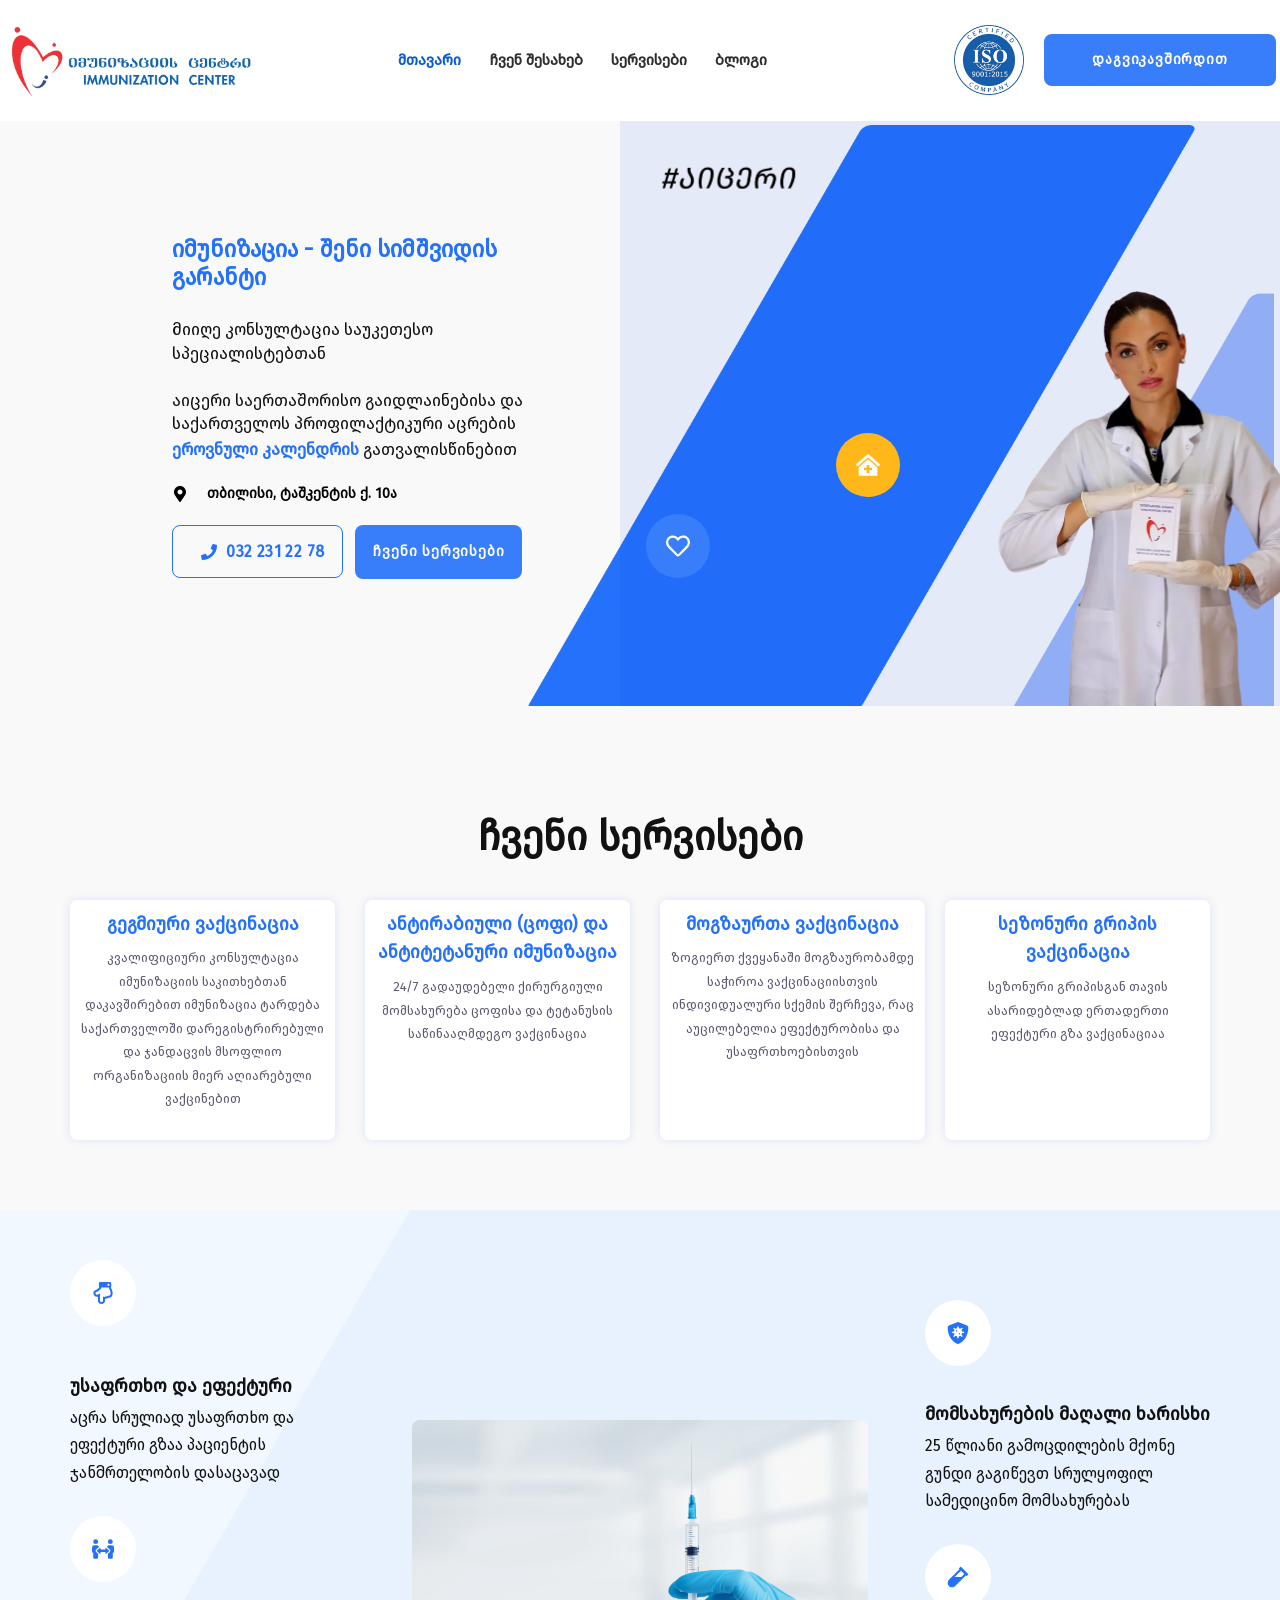
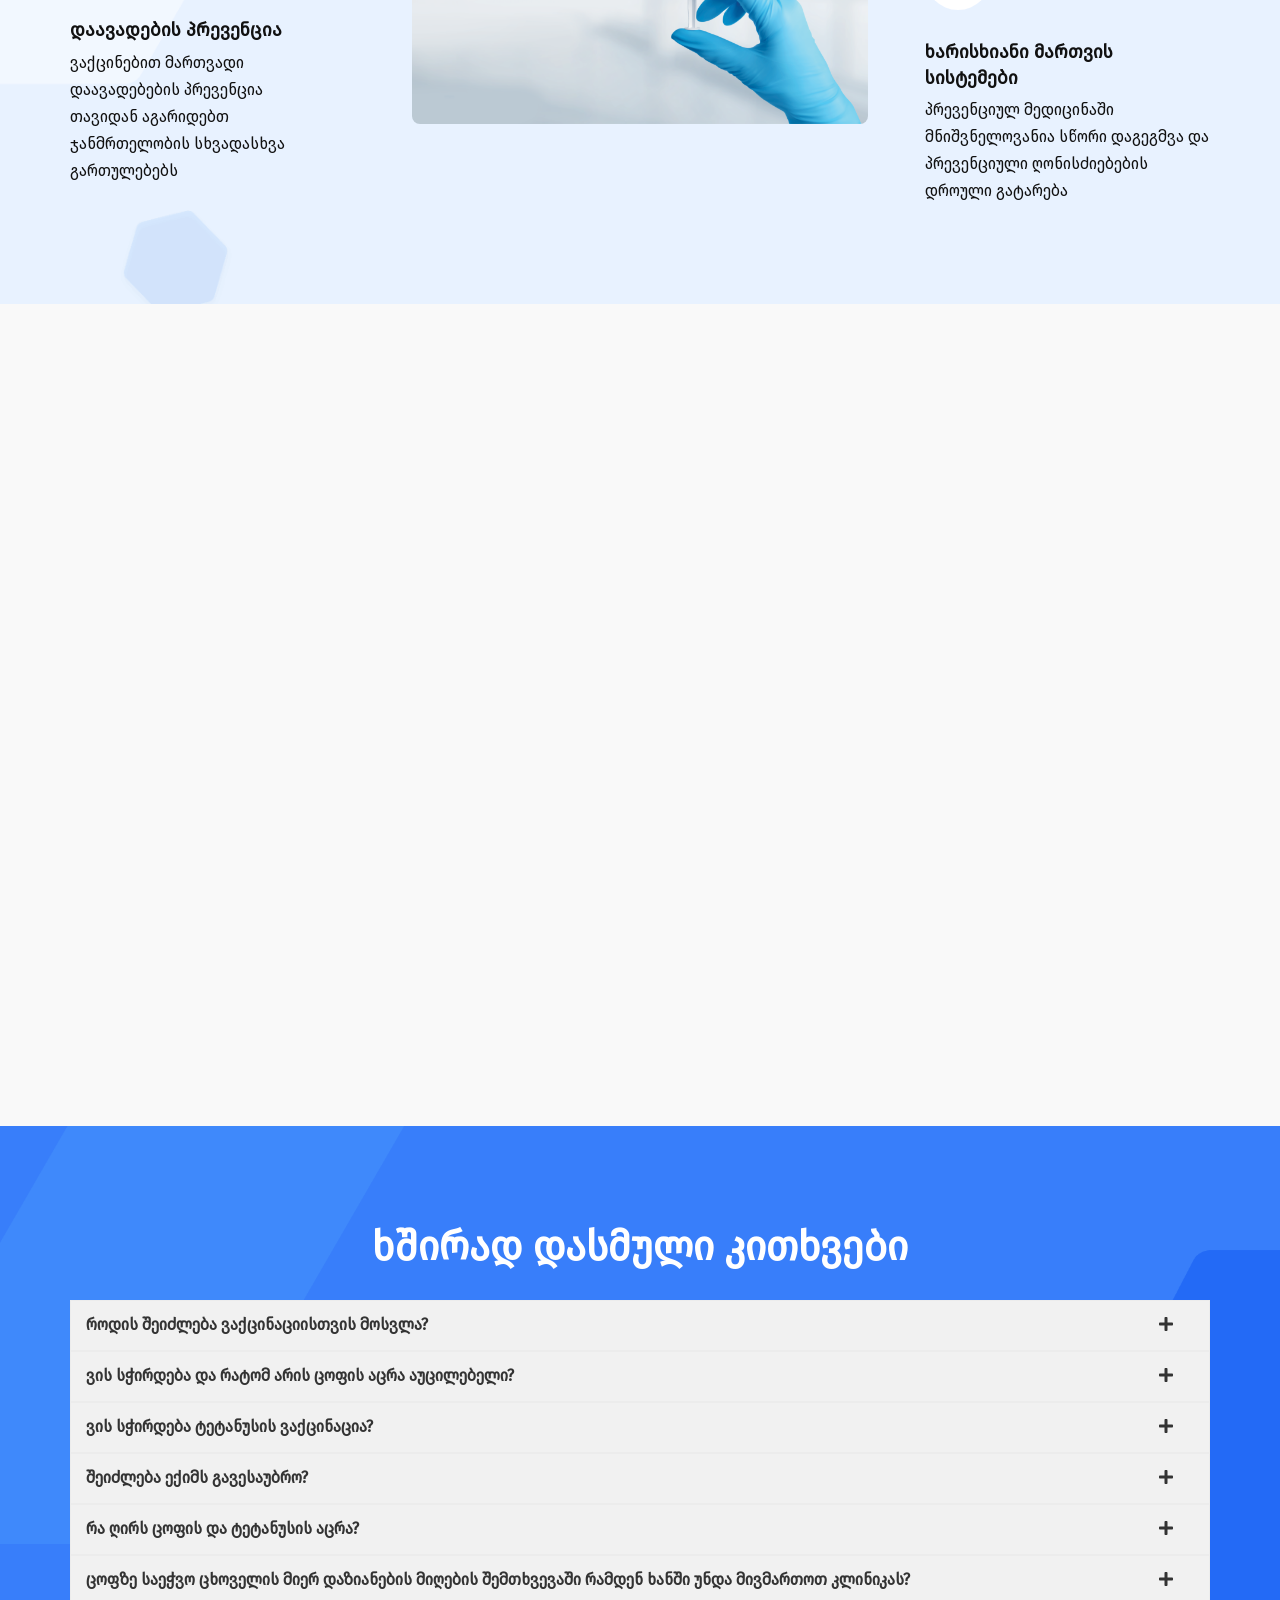
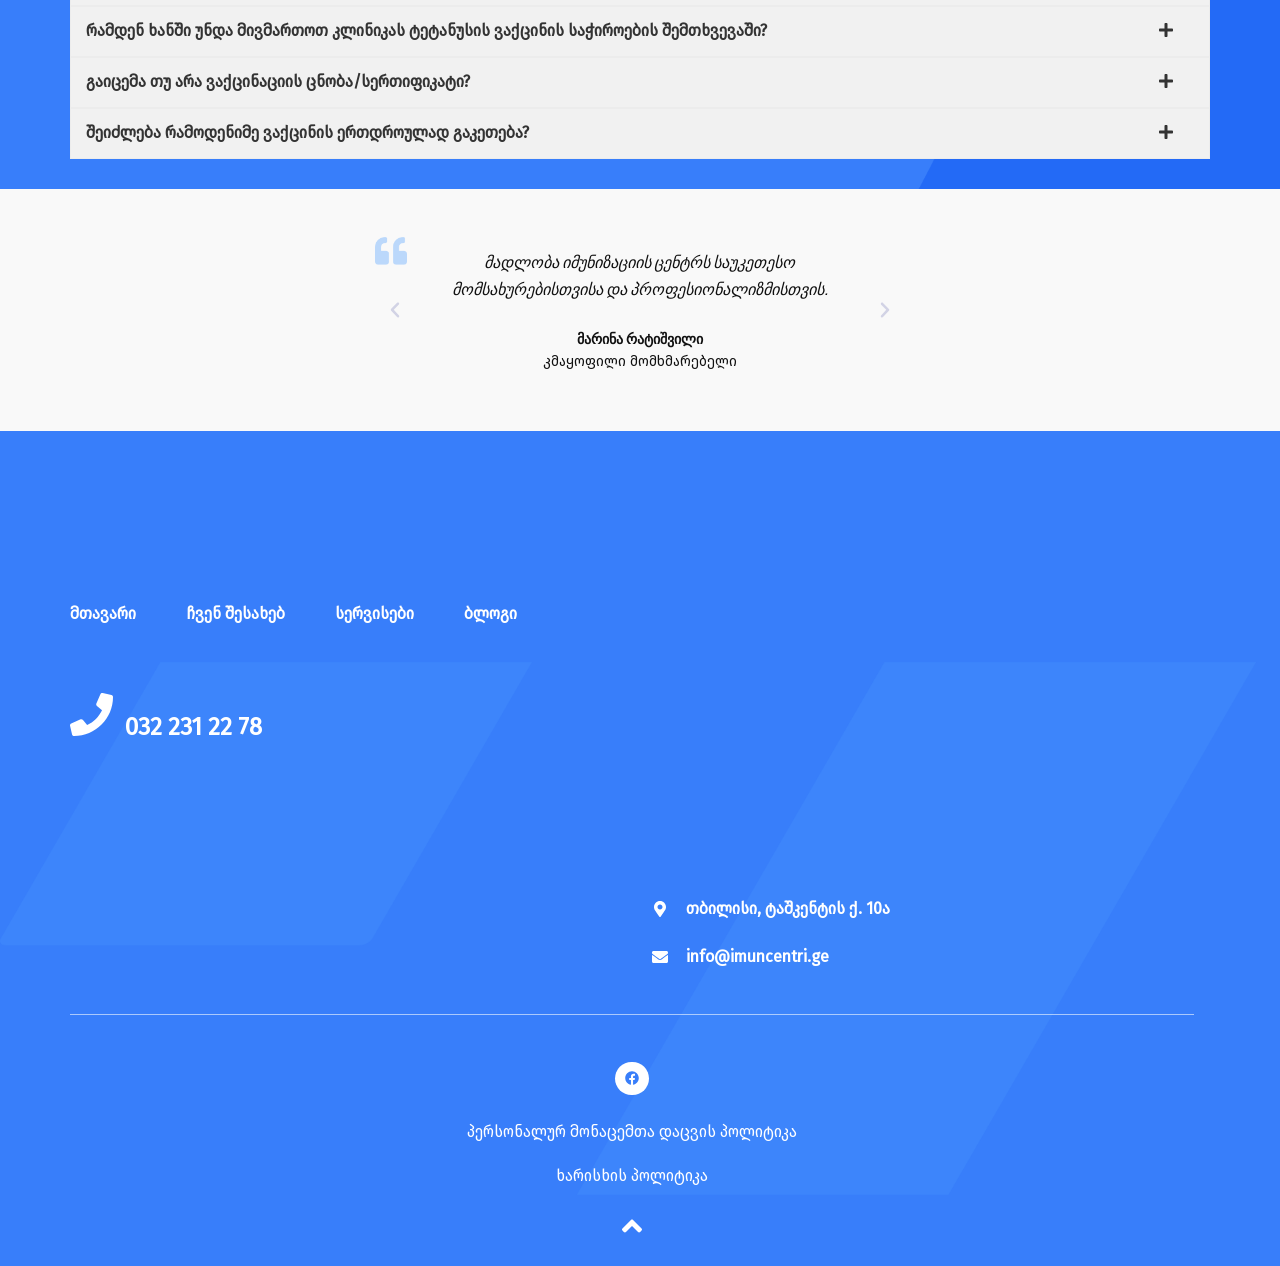
==== index.html @ 2db28d3b "Restore bare #fragment links that wget --convert-links had expanded wget resolved every bare fragmen" ====
<!DOCTYPE html>
<html lang="en-US">
<head>
	<meta charset="UTF-8">
			<title>იმუნიზაციის ცენტრი</title>
		<meta name="viewport" content="width=device-width, initial-scale=1" />
<meta name='robots' content='max-image-preview:large' />
<title>იმუნიზაციის ცენტრი</title>
<link rel="alternate" type="application/rss+xml" title="იმუნიზაციის ცენტრი &raquo; Feed" href="https://imuncentri.ge/feed/" />
<link rel="alternate" type="application/rss+xml" title="იმუნიზაციის ცენტრი &raquo; Comments Feed" href="https://imuncentri.ge/comments/feed/" />
<link rel="alternate" title="oEmbed (JSON)" type="application/json+oembed" href="https://imuncentri.ge/wp-json/oembed/1.0/embed?url=https%3A%2F%2Fimuncentri.ge%2F" />
<link rel="alternate" title="oEmbed (XML)" type="text/xml+oembed" href="https://imuncentri.ge/wp-json/oembed/1.0/embed?url=https%3A%2F%2Fimuncentri.ge%2F&#038;format=xml" />
<style id="wp-img-auto-sizes-contain-inline-css">
img:is([sizes=auto i],[sizes^="auto," i]){contain-intrinsic-size:3000px 1500px}
/*# sourceURL=wp-img-auto-sizes-contain-inline-css */
</style>
<style id="wp-emoji-styles-inline-css">

	img.wp-smiley, img.emoji {
		display: inline !important;
		border: none !important;
		box-shadow: none !important;
		height: 1em !important;
		width: 1em !important;
		margin: 0 0.07em !important;
		vertical-align: -0.1em !important;
		background: none !important;
		padding: 0 !important;
	}
/*# sourceURL=wp-emoji-styles-inline-css */
</style>
<style id="wp-block-library-inline-css">
:root{--wp-block-synced-color:#7a00df;--wp-block-synced-color--rgb:122,0,223;--wp-bound-block-color:var(--wp-block-synced-color);--wp-editor-canvas-background:#ddd;--wp-admin-theme-color:#007cba;--wp-admin-theme-color--rgb:0,124,186;--wp-admin-theme-color-darker-10:#006ba1;--wp-admin-theme-color-darker-10--rgb:0,107,160.5;--wp-admin-theme-color-darker-20:#005a87;--wp-admin-theme-color-darker-20--rgb:0,90,135;--wp-admin-border-width-focus:2px}@media (min-resolution:192dpi){:root{--wp-admin-border-width-focus:1.5px}}.wp-element-button{cursor:pointer}:root .has-very-light-gray-background-color{background-color:#eee}:root .has-very-dark-gray-background-color{background-color:#313131}:root .has-very-light-gray-color{color:#eee}:root .has-very-dark-gray-color{color:#313131}:root .has-vivid-green-cyan-to-vivid-cyan-blue-gradient-background{background:linear-gradient(135deg,#00d084,#0693e3)}:root .has-purple-crush-gradient-background{background:linear-gradient(135deg,#34e2e4,#4721fb 50%,#ab1dfe)}:root .has-hazy-dawn-gradient-background{background:linear-gradient(135deg,#faaca8,#dad0ec)}:root .has-subdued-olive-gradient-background{background:linear-gradient(135deg,#fafae1,#67a671)}:root .has-atomic-cream-gradient-background{background:linear-gradient(135deg,#fdd79a,#004a59)}:root .has-nightshade-gradient-background{background:linear-gradient(135deg,#330968,#31cdcf)}:root .has-midnight-gradient-background{background:linear-gradient(135deg,#020381,#2874fc)}:root{--wp--preset--font-size--normal:16px;--wp--preset--font-size--huge:42px}.has-regular-font-size{font-size:1em}.has-larger-font-size{font-size:2.625em}.has-normal-font-size{font-size:var(--wp--preset--font-size--normal)}.has-huge-font-size{font-size:var(--wp--preset--font-size--huge)}:root .has-text-align-center{text-align:center}:root .has-text-align-left{text-align:left}:root .has-text-align-right{text-align:right}.has-fit-text{white-space:nowrap!important}#end-resizable-editor-section{display:none}.aligncenter{clear:both}.items-justified-left{justify-content:flex-start}.items-justified-center{justify-content:center}.items-justified-right{justify-content:flex-end}.items-justified-space-between{justify-content:space-between}.screen-reader-text{word-wrap:normal!important;border:0;clip-path:inset(50%);height:1px;margin:-1px;overflow:hidden;padding:0;position:absolute;width:1px;word-break:normal!important}.screen-reader-text:focus{background-color:#ddd;clip-path:none;color:#444;display:block;font-size:1em;height:auto;left:5px;line-height:normal;padding:15px 23px 14px;text-decoration:none;top:5px;width:auto;z-index:100000}html :where(.has-border-color){border-style:solid}html :where([style^=border-color],[style*=";border-color"],[style*="; border-color"]){border-style:solid}html :where([style^=border-top-color],[style*=";border-top-color"],[style*="; border-top-color"]){border-top-style:solid}html :where([style^=border-right-color],[style*=";border-right-color"],[style*="; border-right-color"]){border-right-style:solid}html :where([style^=border-bottom-color],[style*=";border-bottom-color"],[style*="; border-bottom-color"]){border-bottom-style:solid}html :where([style^=border-left-color],[style*=";border-left-color"],[style*="; border-left-color"]){border-left-style:solid}html :where([style^=border-width],[style*=";border-width"],[style*="; border-width"]){border-style:solid}html :where([style^=border-top-width],[style*=";border-top-width"],[style*="; border-top-width"]){border-top-style:solid}html :where([style^=border-right-width],[style*=";border-right-width"],[style*="; border-right-width"]){border-right-style:solid}html :where([style^=border-bottom-width],[style*=";border-bottom-width"],[style*="; border-bottom-width"]){border-bottom-style:solid}html :where([style^=border-left-width],[style*=";border-left-width"],[style*="; border-left-width"]){border-left-style:solid}html :where(img[class*=wp-image-]){height:auto;max-width:100%}:where(figure){margin:0 0 1em}html :where(.is-position-sticky){--wp-admin--admin-bar--position-offset:var(--wp-admin--admin-bar--height,0px)}@media screen and (max-width:600px){html :where(.is-position-sticky){--wp-admin--admin-bar--position-offset:0px}}
/*# sourceURL=/wp-includes/css/dist/block-library/common.min.css */
</style>
<style id="global-styles-inline-css">
:root{--wp--preset--aspect-ratio--square: 1;--wp--preset--aspect-ratio--4-3: 4/3;--wp--preset--aspect-ratio--3-4: 3/4;--wp--preset--aspect-ratio--3-2: 3/2;--wp--preset--aspect-ratio--2-3: 2/3;--wp--preset--aspect-ratio--16-9: 16/9;--wp--preset--aspect-ratio--9-16: 9/16;--wp--preset--color--black: #000000;--wp--preset--color--cyan-bluish-gray: #abb8c3;--wp--preset--color--white: #ffffff;--wp--preset--color--pale-pink: #f78da7;--wp--preset--color--vivid-red: #cf2e2e;--wp--preset--color--luminous-vivid-orange: #ff6900;--wp--preset--color--luminous-vivid-amber: #fcb900;--wp--preset--color--light-green-cyan: #7bdcb5;--wp--preset--color--vivid-green-cyan: #00d084;--wp--preset--color--pale-cyan-blue: #8ed1fc;--wp--preset--color--vivid-cyan-blue: #0693e3;--wp--preset--color--vivid-purple: #9b51e0;--wp--preset--color--base: #f9f9f9;--wp--preset--color--base-2: #ffffff;--wp--preset--color--contrast: #111111;--wp--preset--color--contrast-2: #636363;--wp--preset--color--contrast-3: #A4A4A4;--wp--preset--color--accent: #cfcabe;--wp--preset--color--accent-2: #c2a990;--wp--preset--color--accent-3: #d8613c;--wp--preset--color--accent-4: #b1c5a4;--wp--preset--color--accent-5: #b5bdbc;--wp--preset--gradient--vivid-cyan-blue-to-vivid-purple: linear-gradient(135deg,rgb(6,147,227) 0%,rgb(155,81,224) 100%);--wp--preset--gradient--light-green-cyan-to-vivid-green-cyan: linear-gradient(135deg,rgb(122,220,180) 0%,rgb(0,208,130) 100%);--wp--preset--gradient--luminous-vivid-amber-to-luminous-vivid-orange: linear-gradient(135deg,rgb(252,185,0) 0%,rgb(255,105,0) 100%);--wp--preset--gradient--luminous-vivid-orange-to-vivid-red: linear-gradient(135deg,rgb(255,105,0) 0%,rgb(207,46,46) 100%);--wp--preset--gradient--very-light-gray-to-cyan-bluish-gray: linear-gradient(135deg,rgb(238,238,238) 0%,rgb(169,184,195) 100%);--wp--preset--gradient--cool-to-warm-spectrum: linear-gradient(135deg,rgb(74,234,220) 0%,rgb(151,120,209) 20%,rgb(207,42,186) 40%,rgb(238,44,130) 60%,rgb(251,105,98) 80%,rgb(254,248,76) 100%);--wp--preset--gradient--blush-light-purple: linear-gradient(135deg,rgb(255,206,236) 0%,rgb(152,150,240) 100%);--wp--preset--gradient--blush-bordeaux: linear-gradient(135deg,rgb(254,205,165) 0%,rgb(254,45,45) 50%,rgb(107,0,62) 100%);--wp--preset--gradient--luminous-dusk: linear-gradient(135deg,rgb(255,203,112) 0%,rgb(199,81,192) 50%,rgb(65,88,208) 100%);--wp--preset--gradient--pale-ocean: linear-gradient(135deg,rgb(255,245,203) 0%,rgb(182,227,212) 50%,rgb(51,167,181) 100%);--wp--preset--gradient--electric-grass: linear-gradient(135deg,rgb(202,248,128) 0%,rgb(113,206,126) 100%);--wp--preset--gradient--midnight: linear-gradient(135deg,rgb(2,3,129) 0%,rgb(40,116,252) 100%);--wp--preset--gradient--gradient-1: linear-gradient(to bottom, #cfcabe 0%, #F9F9F9 100%);--wp--preset--gradient--gradient-2: linear-gradient(to bottom, #C2A990 0%, #F9F9F9 100%);--wp--preset--gradient--gradient-3: linear-gradient(to bottom, #D8613C 0%, #F9F9F9 100%);--wp--preset--gradient--gradient-4: linear-gradient(to bottom, #B1C5A4 0%, #F9F9F9 100%);--wp--preset--gradient--gradient-5: linear-gradient(to bottom, #B5BDBC 0%, #F9F9F9 100%);--wp--preset--gradient--gradient-6: linear-gradient(to bottom, #A4A4A4 0%, #F9F9F9 100%);--wp--preset--gradient--gradient-7: linear-gradient(to bottom, #cfcabe 50%, #F9F9F9 50%);--wp--preset--gradient--gradient-8: linear-gradient(to bottom, #C2A990 50%, #F9F9F9 50%);--wp--preset--gradient--gradient-9: linear-gradient(to bottom, #D8613C 50%, #F9F9F9 50%);--wp--preset--gradient--gradient-10: linear-gradient(to bottom, #B1C5A4 50%, #F9F9F9 50%);--wp--preset--gradient--gradient-11: linear-gradient(to bottom, #B5BDBC 50%, #F9F9F9 50%);--wp--preset--gradient--gradient-12: linear-gradient(to bottom, #A4A4A4 50%, #F9F9F9 50%);--wp--preset--font-size--small: 0.9rem;--wp--preset--font-size--medium: 1.05rem;--wp--preset--font-size--large: clamp(1.39rem, 1.39rem + ((1vw - 0.2rem) * 0.767), 1.85rem);--wp--preset--font-size--x-large: clamp(1.85rem, 1.85rem + ((1vw - 0.2rem) * 1.083), 2.5rem);--wp--preset--font-size--xx-large: clamp(2.5rem, 2.5rem + ((1vw - 0.2rem) * 1.283), 3.27rem);--wp--preset--font-family--body: "Inter", sans-serif;--wp--preset--font-family--heading: Cardo;--wp--preset--font-family--system-sans-serif: -apple-system, BlinkMacSystemFont, avenir next, avenir, segoe ui, helvetica neue, helvetica, Cantarell, Ubuntu, roboto, noto, arial, sans-serif;--wp--preset--font-family--system-serif: Iowan Old Style, Apple Garamond, Baskerville, Times New Roman, Droid Serif, Times, Source Serif Pro, serif, Apple Color Emoji, Segoe UI Emoji, Segoe UI Symbol;--wp--preset--font-family--firago: firago;--wp--preset--spacing--20: min(1.5rem, 2vw);--wp--preset--spacing--30: min(2.5rem, 3vw);--wp--preset--spacing--40: min(4rem, 5vw);--wp--preset--spacing--50: min(6.5rem, 8vw);--wp--preset--spacing--60: min(10.5rem, 13vw);--wp--preset--spacing--70: 3.38rem;--wp--preset--spacing--80: 5.06rem;--wp--preset--spacing--10: 1rem;--wp--preset--shadow--natural: 6px 6px 9px rgba(0, 0, 0, 0.2);--wp--preset--shadow--deep: 12px 12px 50px rgba(0, 0, 0, 0.4);--wp--preset--shadow--sharp: 6px 6px 0px rgba(0, 0, 0, 0.2);--wp--preset--shadow--outlined: 6px 6px 0px -3px rgb(255, 255, 255), 6px 6px rgb(0, 0, 0);--wp--preset--shadow--crisp: 6px 6px 0px rgb(0, 0, 0);}.wp-block-button{--wp--preset--dimension--25: 25%;--wp--preset--dimension--50: 50%;--wp--preset--dimension--75: 75%;--wp--preset--dimension--100: 100%;}:root { --wp--style--global--content-size: 620px;--wp--style--global--wide-size: 1280px; }:where(body) { margin: 0; }.wp-site-blocks { padding-top: var(--wp--style--root--padding-top); padding-bottom: var(--wp--style--root--padding-bottom); }.has-global-padding { padding-right: var(--wp--style--root--padding-right); padding-left: var(--wp--style--root--padding-left); }.has-global-padding > .alignfull { margin-right: calc(var(--wp--style--root--padding-right) * -1); margin-left: calc(var(--wp--style--root--padding-left) * -1); }.has-global-padding :where(:not(.alignfull.is-layout-flow) > .has-global-padding:not(.wp-block-block, .alignfull)) { padding-right: 0; padding-left: 0; }.has-global-padding :where(:not(.alignfull.is-layout-flow) > .has-global-padding:not(.wp-block-block, .alignfull)) > .alignfull { margin-left: 0; margin-right: 0; }.wp-site-blocks > .alignleft { float: left; margin-right: 2em; }.wp-site-blocks > .alignright { float: right; margin-left: 2em; }.wp-site-blocks > .aligncenter { justify-content: center; margin-left: auto; margin-right: auto; }:where(.wp-site-blocks) > * { margin-block-start: 1.2rem; margin-block-end: 0; }:where(.wp-site-blocks) > :first-child { margin-block-start: 0; }:where(.wp-site-blocks) > :last-child { margin-block-end: 0; }:root { --wp--style--block-gap: 1.2rem; }:root :where(.is-layout-flow) > :first-child{margin-block-start: 0;}:root :where(.is-layout-flow) > :last-child{margin-block-end: 0;}:root :where(.is-layout-flow) > *{margin-block-start: 1.2rem;margin-block-end: 0;}:root :where(.is-layout-constrained) > :first-child{margin-block-start: 0;}:root :where(.is-layout-constrained) > :last-child{margin-block-end: 0;}:root :where(.is-layout-constrained) > *{margin-block-start: 1.2rem;margin-block-end: 0;}:root :where(.is-layout-flex){gap: 1.2rem;}:root :where(.is-layout-grid){gap: 1.2rem;}.is-layout-flow > .alignleft{float: left;margin-inline-start: 0;margin-inline-end: 2em;}.is-layout-flow > .alignright{float: right;margin-inline-start: 2em;margin-inline-end: 0;}.is-layout-flow > .aligncenter{margin-left: auto !important;margin-right: auto !important;}.is-layout-constrained > .alignleft{float: left;margin-inline-start: 0;margin-inline-end: 2em;}.is-layout-constrained > .alignright{float: right;margin-inline-start: 2em;margin-inline-end: 0;}.is-layout-constrained > .aligncenter{margin-left: auto !important;margin-right: auto !important;}.is-layout-constrained > :where(:not(.alignleft):not(.alignright):not(.alignfull)){max-width: var(--wp--style--global--content-size);margin-left: auto !important;margin-right: auto !important;}.is-layout-constrained > .alignwide{max-width: var(--wp--style--global--wide-size);}body .is-layout-flex{display: flex;}.is-layout-flex{flex-wrap: wrap;align-items: center;}.is-layout-flex > :is(*, div){margin: 0;}body .is-layout-grid{display: grid;}.is-layout-grid > :is(*, div){margin: 0;}body{background-color: var(--wp--preset--color--base);color: var(--wp--preset--color--contrast);font-family: var(--wp--preset--font-family--body);font-size: var(--wp--preset--font-size--medium);font-style: normal;font-weight: 400;line-height: 1.55;--wp--style--root--padding-top: 0px;--wp--style--root--padding-right: var(--wp--preset--spacing--50);--wp--style--root--padding-bottom: 0px;--wp--style--root--padding-left: var(--wp--preset--spacing--50);}a:where(:not(.wp-element-button)){color: var(--wp--preset--color--contrast);}:root :where(a:where(:not(.wp-element-button)):hover){text-decoration: none;}h1, h2, h3, h4, h5, h6{color: var(--wp--preset--color--contrast);font-family: var(--wp--preset--font-family--heading);font-weight: 400;line-height: 1.2;}h1{font-size: var(--wp--preset--font-size--xx-large);line-height: 1.15;}h2{font-size: var(--wp--preset--font-size--x-large);}h3{font-size: var(--wp--preset--font-size--large);}h4{font-size: clamp(1.1rem, 1.1rem + ((1vw - 0.2rem) * 0.767), 1.5rem);}h5{font-size: var(--wp--preset--font-size--medium);}h6{font-size: var(--wp--preset--font-size--small);}:root :where(.wp-element-button, .wp-block-button__link){background-color: var(--wp--preset--color--contrast);border-radius: .33rem;border-color: var(--wp--preset--color--contrast);border-width: 0;color: var(--wp--preset--color--base);font-family: inherit;font-size: var(--wp--preset--font-size--small);font-style: normal;font-weight: 500;letter-spacing: inherit;line-height: inherit;padding-top: 0.6rem;padding-right: 1rem;padding-bottom: 0.6rem;padding-left: 1rem;text-decoration: none;text-transform: inherit;}:root :where(.wp-element-button:hover, .wp-block-button__link:hover){background-color: var(--wp--preset--color--contrast-2);border-color: var(--wp--preset--color--contrast-2);color: var(--wp--preset--color--base);}:root :where(.wp-element-button:focus, .wp-block-button__link:focus){background-color: var(--wp--preset--color--contrast-2);border-color: var(--wp--preset--color--contrast-2);color: var(--wp--preset--color--base);outline-color: var(--wp--preset--color--contrast);outline-offset: 2px;}:root :where(.wp-element-button:active, .wp-block-button__link:active){background-color: var(--wp--preset--color--contrast);color: var(--wp--preset--color--base);}:root :where(.wp-element-caption, .wp-block-audio figcaption, .wp-block-embed figcaption, .wp-block-gallery figcaption, .wp-block-image figcaption, .wp-block-table figcaption, .wp-block-video figcaption){color: var(--wp--preset--color--contrast-2);font-family: var(--wp--preset--font-family--body);font-size: 0.8rem;}.has-black-color{color: var(--wp--preset--color--black) !important;}.has-cyan-bluish-gray-color{color: var(--wp--preset--color--cyan-bluish-gray) !important;}.has-white-color{color: var(--wp--preset--color--white) !important;}.has-pale-pink-color{color: var(--wp--preset--color--pale-pink) !important;}.has-vivid-red-color{color: var(--wp--preset--color--vivid-red) !important;}.has-luminous-vivid-orange-color{color: var(--wp--preset--color--luminous-vivid-orange) !important;}.has-luminous-vivid-amber-color{color: var(--wp--preset--color--luminous-vivid-amber) !important;}.has-light-green-cyan-color{color: var(--wp--preset--color--light-green-cyan) !important;}.has-vivid-green-cyan-color{color: var(--wp--preset--color--vivid-green-cyan) !important;}.has-pale-cyan-blue-color{color: var(--wp--preset--color--pale-cyan-blue) !important;}.has-vivid-cyan-blue-color{color: var(--wp--preset--color--vivid-cyan-blue) !important;}.has-vivid-purple-color{color: var(--wp--preset--color--vivid-purple) !important;}.has-base-color{color: var(--wp--preset--color--base) !important;}.has-base-2-color{color: var(--wp--preset--color--base-2) !important;}.has-contrast-color{color: var(--wp--preset--color--contrast) !important;}.has-contrast-2-color{color: var(--wp--preset--color--contrast-2) !important;}.has-contrast-3-color{color: var(--wp--preset--color--contrast-3) !important;}.has-accent-color{color: var(--wp--preset--color--accent) !important;}.has-accent-2-color{color: var(--wp--preset--color--accent-2) !important;}.has-accent-3-color{color: var(--wp--preset--color--accent-3) !important;}.has-accent-4-color{color: var(--wp--preset--color--accent-4) !important;}.has-accent-5-color{color: var(--wp--preset--color--accent-5) !important;}.has-black-background-color{background-color: var(--wp--preset--color--black) !important;}.has-cyan-bluish-gray-background-color{background-color: var(--wp--preset--color--cyan-bluish-gray) !important;}.has-white-background-color{background-color: var(--wp--preset--color--white) !important;}.has-pale-pink-background-color{background-color: var(--wp--preset--color--pale-pink) !important;}.has-vivid-red-background-color{background-color: var(--wp--preset--color--vivid-red) !important;}.has-luminous-vivid-orange-background-color{background-color: var(--wp--preset--color--luminous-vivid-orange) !important;}.has-luminous-vivid-amber-background-color{background-color: var(--wp--preset--color--luminous-vivid-amber) !important;}.has-light-green-cyan-background-color{background-color: var(--wp--preset--color--light-green-cyan) !important;}.has-vivid-green-cyan-background-color{background-color: var(--wp--preset--color--vivid-green-cyan) !important;}.has-pale-cyan-blue-background-color{background-color: var(--wp--preset--color--pale-cyan-blue) !important;}.has-vivid-cyan-blue-background-color{background-color: var(--wp--preset--color--vivid-cyan-blue) !important;}.has-vivid-purple-background-color{background-color: var(--wp--preset--color--vivid-purple) !important;}.has-base-background-color{background-color: var(--wp--preset--color--base) !important;}.has-base-2-background-color{background-color: var(--wp--preset--color--base-2) !important;}.has-contrast-background-color{background-color: var(--wp--preset--color--contrast) !important;}.has-contrast-2-background-color{background-color: var(--wp--preset--color--contrast-2) !important;}.has-contrast-3-background-color{background-color: var(--wp--preset--color--contrast-3) !important;}.has-accent-background-color{background-color: var(--wp--preset--color--accent) !important;}.has-accent-2-background-color{background-color: var(--wp--preset--color--accent-2) !important;}.has-accent-3-background-color{background-color: var(--wp--preset--color--accent-3) !important;}.has-accent-4-background-color{background-color: var(--wp--preset--color--accent-4) !important;}.has-accent-5-background-color{background-color: var(--wp--preset--color--accent-5) !important;}.has-black-border-color{border-color: var(--wp--preset--color--black) !important;}.has-cyan-bluish-gray-border-color{border-color: var(--wp--preset--color--cyan-bluish-gray) !important;}.has-white-border-color{border-color: var(--wp--preset--color--white) !important;}.has-pale-pink-border-color{border-color: var(--wp--preset--color--pale-pink) !important;}.has-vivid-red-border-color{border-color: var(--wp--preset--color--vivid-red) !important;}.has-luminous-vivid-orange-border-color{border-color: var(--wp--preset--color--luminous-vivid-orange) !important;}.has-luminous-vivid-amber-border-color{border-color: var(--wp--preset--color--luminous-vivid-amber) !important;}.has-light-green-cyan-border-color{border-color: var(--wp--preset--color--light-green-cyan) !important;}.has-vivid-green-cyan-border-color{border-color: var(--wp--preset--color--vivid-green-cyan) !important;}.has-pale-cyan-blue-border-color{border-color: var(--wp--preset--color--pale-cyan-blue) !important;}.has-vivid-cyan-blue-border-color{border-color: var(--wp--preset--color--vivid-cyan-blue) !important;}.has-vivid-purple-border-color{border-color: var(--wp--preset--color--vivid-purple) !important;}.has-base-border-color{border-color: var(--wp--preset--color--base) !important;}.has-base-2-border-color{border-color: var(--wp--preset--color--base-2) !important;}.has-contrast-border-color{border-color: var(--wp--preset--color--contrast) !important;}.has-contrast-2-border-color{border-color: var(--wp--preset--color--contrast-2) !important;}.has-contrast-3-border-color{border-color: var(--wp--preset--color--contrast-3) !important;}.has-accent-border-color{border-color: var(--wp--preset--color--accent) !important;}.has-accent-2-border-color{border-color: var(--wp--preset--color--accent-2) !important;}.has-accent-3-border-color{border-color: var(--wp--preset--color--accent-3) !important;}.has-accent-4-border-color{border-color: var(--wp--preset--color--accent-4) !important;}.has-accent-5-border-color{border-color: var(--wp--preset--color--accent-5) !important;}.has-vivid-cyan-blue-to-vivid-purple-gradient-background{background: var(--wp--preset--gradient--vivid-cyan-blue-to-vivid-purple) !important;}.has-light-green-cyan-to-vivid-green-cyan-gradient-background{background: var(--wp--preset--gradient--light-green-cyan-to-vivid-green-cyan) !important;}.has-luminous-vivid-amber-to-luminous-vivid-orange-gradient-background{background: var(--wp--preset--gradient--luminous-vivid-amber-to-luminous-vivid-orange) !important;}.has-luminous-vivid-orange-to-vivid-red-gradient-background{background: var(--wp--preset--gradient--luminous-vivid-orange-to-vivid-red) !important;}.has-very-light-gray-to-cyan-bluish-gray-gradient-background{background: var(--wp--preset--gradient--very-light-gray-to-cyan-bluish-gray) !important;}.has-cool-to-warm-spectrum-gradient-background{background: var(--wp--preset--gradient--cool-to-warm-spectrum) !important;}.has-blush-light-purple-gradient-background{background: var(--wp--preset--gradient--blush-light-purple) !important;}.has-blush-bordeaux-gradient-background{background: var(--wp--preset--gradient--blush-bordeaux) !important;}.has-luminous-dusk-gradient-background{background: var(--wp--preset--gradient--luminous-dusk) !important;}.has-pale-ocean-gradient-background{background: var(--wp--preset--gradient--pale-ocean) !important;}.has-electric-grass-gradient-background{background: var(--wp--preset--gradient--electric-grass) !important;}.has-midnight-gradient-background{background: var(--wp--preset--gradient--midnight) !important;}.has-gradient-1-gradient-background{background: var(--wp--preset--gradient--gradient-1) !important;}.has-gradient-2-gradient-background{background: var(--wp--preset--gradient--gradient-2) !important;}.has-gradient-3-gradient-background{background: var(--wp--preset--gradient--gradient-3) !important;}.has-gradient-4-gradient-background{background: var(--wp--preset--gradient--gradient-4) !important;}.has-gradient-5-gradient-background{background: var(--wp--preset--gradient--gradient-5) !important;}.has-gradient-6-gradient-background{background: var(--wp--preset--gradient--gradient-6) !important;}.has-gradient-7-gradient-background{background: var(--wp--preset--gradient--gradient-7) !important;}.has-gradient-8-gradient-background{background: var(--wp--preset--gradient--gradient-8) !important;}.has-gradient-9-gradient-background{background: var(--wp--preset--gradient--gradient-9) !important;}.has-gradient-10-gradient-background{background: var(--wp--preset--gradient--gradient-10) !important;}.has-gradient-11-gradient-background{background: var(--wp--preset--gradient--gradient-11) !important;}.has-gradient-12-gradient-background{background: var(--wp--preset--gradient--gradient-12) !important;}.has-small-font-size{font-size: var(--wp--preset--font-size--small) !important;}.has-medium-font-size{font-size: var(--wp--preset--font-size--medium) !important;}.has-large-font-size{font-size: var(--wp--preset--font-size--large) !important;}.has-x-large-font-size{font-size: var(--wp--preset--font-size--x-large) !important;}.has-xx-large-font-size{font-size: var(--wp--preset--font-size--xx-large) !important;}.has-body-font-family{font-family: var(--wp--preset--font-family--body) !important;}.has-heading-font-family{font-family: var(--wp--preset--font-family--heading) !important;}.has-system-sans-serif-font-family{font-family: var(--wp--preset--font-family--system-sans-serif) !important;}.has-system-serif-font-family{font-family: var(--wp--preset--font-family--system-serif) !important;}.has-firago-font-family{font-family: var(--wp--preset--font-family--firago) !important;}:where(.wp-site-blocks *:focus){outline-width:2px;outline-style:solid}
/*# sourceURL=global-styles-inline-css */
</style>
<style id="wp-block-template-skip-link-inline-css">
/*! This file is auto-generated */
.skip-link.screen-reader-text{border:0;clip-path:inset(50%);height:1px;margin:-1px;overflow:hidden;padding:0;position:absolute!important;width:1px;word-wrap:normal!important;word-break:normal!important}.skip-link.screen-reader-text:focus{background-color:#eee;clip-path:none;color:#444;display:block;font-size:1em;height:auto;left:5px;line-height:normal;padding:15px 23px 14px;text-decoration:none;top:5px;width:auto;z-index:100000}
/*# sourceURL=/wp-includes/css/wp-block-template-skip-link.min.css */
</style>
<link rel='stylesheet' id='uaf_client_css-css' href='wp-content/uploads/useanyfont/uaf.css' media='all' />
<link rel='stylesheet' id='hfe-style-css' href='wp-content/plugins/header-footer-elementor/assets/css/header-footer-elementor.css' media='all' />
<link rel='stylesheet' id='elementor-frontend-css' href='wp-content/plugins/elementor/assets/css/frontend-lite.min.css' media='all' />
<link rel='stylesheet' id='eael-general-css' href='wp-content/plugins/essential-addons-for-elementor-lite/assets/front-end/css/view/general.min.css' media='all' />
<link rel='stylesheet' id='eael-55-css' href='wp-content/uploads/essential-addons-elementor/eael-55.css' media='all' />
<link rel='stylesheet' id='swiper-css' href='wp-content/plugins/elementor/assets/lib/swiper/v8/css/swiper.min.css' media='all' />
<link rel='stylesheet' id='elementor-post-98-css' href='wp-content/uploads/elementor/css/post-98.css' media='all' />
<link rel='stylesheet' id='elementor-pro-css' href='wp-content/plugins/elementor-pro/assets/css/frontend-lite.min.css' media='all' />
<link rel='stylesheet' id='jet-sticky-frontend-css' href='wp-content/plugins/jetsticky-for-elementor/assets/css/jet-sticky-frontend.css' media='all' />
<link rel='stylesheet' id='elementor-post-55-css' href='wp-content/uploads/elementor/css/post-55.css' media='all' />
<link rel='stylesheet' id='hfe-widgets-style-css' href='wp-content/plugins/header-footer-elementor/inc/widgets-css/frontend.css' media='all' />
<link rel='stylesheet' id='elementor-post-348-css' href='wp-content/uploads/elementor/css/post-348.css' media='all' />
<link rel='stylesheet' id='elementor-post-356-css' href='wp-content/uploads/elementor/css/post-356.css' media='all' />
<link rel='stylesheet' id='google-fonts-1-css' href='https://fonts.googleapis.com/css?family=Manrope:100,100italic,200,200italic,300,300italic,400,400italic,500,500italic,600,600italic,700,700italic,800,800italic,900,900italic&#038;display=swap&#038;ver=7.1' media='all' />
<link rel="preconnect" href="https://fonts.gstatic.com/" crossorigin><script id="jquery-core-js" src="wp-includes/js/jquery/jquery.min.js"></script>
<script id="jquery-migrate-js" src="wp-includes/js/jquery/jquery-migrate.min.js"></script>
<link rel="https://api.w.org/" href="https://imuncentri.ge/wp-json/" /><link rel="alternate" title="JSON" type="application/json" href="https://imuncentri.ge/wp-json/wp/v2/pages/55" /><link rel="EditURI" type="application/rsd+xml" title="RSD" href="https://imuncentri.ge/xmlrpc.php?rsd" />
<meta name="generator" content="WordPress 7.1" />
<link rel="canonical" href="index.html" />
<link rel='shortlink' href='index.html' />
<meta name="generator" content="Elementor 3.21.5; features: e_optimized_assets_loading, e_optimized_css_loading, e_font_icon_svg, additional_custom_breakpoints, e_lazyload; settings: css_print_method-external, google_font-enabled, font_display-swap">
			<style>
				.e-con.e-parent:nth-of-type(n+4):not(.e-lazyloaded):not(.e-no-lazyload),
				.e-con.e-parent:nth-of-type(n+4):not(.e-lazyloaded):not(.e-no-lazyload) * {
					background-image: none !important;
				}
				@media screen and (max-height: 1024px) {
					.e-con.e-parent:nth-of-type(n+3):not(.e-lazyloaded):not(.e-no-lazyload),
					.e-con.e-parent:nth-of-type(n+3):not(.e-lazyloaded):not(.e-no-lazyload) * {
						background-image: none !important;
					}
				}
				@media screen and (max-height: 640px) {
					.e-con.e-parent:nth-of-type(n+2):not(.e-lazyloaded):not(.e-no-lazyload),
					.e-con.e-parent:nth-of-type(n+2):not(.e-lazyloaded):not(.e-no-lazyload) * {
						background-image: none !important;
					}
				}
			</style>
			<style class="wp-fonts-local">
@font-face{font-family:Inter;font-style:normal;font-weight:300 900;font-display:fallback;src:url('wp-content/themes/twentytwentyfour/assets/fonts/inter/Inter-VariableFont_slnt,wght.woff2') format('woff2');font-stretch:normal;}
@font-face{font-family:Cardo;font-style:normal;font-weight:400;font-display:fallback;src:url('wp-content/themes/twentytwentyfour/assets/fonts/cardo/cardo_normal_400.woff2') format('woff2');}
@font-face{font-family:Cardo;font-style:italic;font-weight:400;font-display:fallback;src:url('wp-content/themes/twentytwentyfour/assets/fonts/cardo/cardo_italic_400.woff2') format('woff2');}
@font-face{font-family:Cardo;font-style:normal;font-weight:700;font-display:fallback;src:url('wp-content/themes/twentytwentyfour/assets/fonts/cardo/cardo_normal_700.woff2') format('woff2');}
@font-face{font-family:firago;font-style:normal;font-weight:400;font-display:fallback;src:url('wp-content/uploads/useanyfont/14firago.woff2') format('woff2');}
</style>
<link rel="icon" href="wp-content/uploads/2024/05/logo-e1741616847958-150x150.png" sizes="32x32" />
<link rel="icon" href="wp-content/uploads/2024/05/logo-e1741616847958.png" sizes="192x192" />
<link rel="apple-touch-icon" href="wp-content/uploads/2024/05/logo-e1741616847958.png" />
<meta name="msapplication-TileImage" content="https://imuncentri.ge/wp-content/uploads/2024/05/logo-e1741616847958.png" />
	<meta name="viewport" content="width=device-width, initial-scale=1.0, viewport-fit=cover" /></head>
<body class="home wp-singular page-template page-template-elementor_canvas page page-id-55 wp-custom-logo wp-embed-responsive wp-theme-twentytwentyfour ehf-header ehf-footer ehf-template-twentytwentyfour ehf-stylesheet-twentytwentyfour elementor-default elementor-template-canvas elementor-kit-98 elementor-page elementor-page-55">
			<header id="masthead" itemscope="itemscope" itemtype="https://schema.org/WPHeader">
			<p class="main-title bhf-hidden" itemprop="headline"><a href="index.html" title="იმუნიზაციის ცენტრი" rel="home">იმუნიზაციის ცენტრი</a></p>
					<div data-elementor-type="wp-post" data-elementor-id="348" class="elementor elementor-348" data-elementor-post-type="elementor-hf">
						<section class="elementor-section elementor-top-section elementor-element elementor-element-63ba34b elementor-hidden-desktop elementor-hidden-tablet elementor-hidden-mobile elementor-section-boxed elementor-section-height-default elementor-section-height-default" data-id="63ba34b" data-element_type="section" data-settings="{&quot;background_background&quot;:&quot;classic&quot;}">
						<div class="elementor-container elementor-column-gap-no">
					<div class="elementor-column elementor-col-50 elementor-top-column elementor-element elementor-element-bdf1024" data-id="bdf1024" data-element_type="column">
			<div class="elementor-widget-wrap elementor-element-populated">
						<div class="elementor-element elementor-element-764706e e-grid-align-left e-grid-align-mobile-center e-grid-align-tablet-center elementor-shape-rounded elementor-grid-0 elementor-widget elementor-widget-social-icons" data-id="764706e" data-element_type="widget" data-widget_type="social-icons.default">
				<div class="elementor-widget-container">
			<style>/*! elementor - v3.21.0 - 08-05-2024 */
.elementor-widget-social-icons.elementor-grid-0 .elementor-widget-container,.elementor-widget-social-icons.elementor-grid-mobile-0 .elementor-widget-container,.elementor-widget-social-icons.elementor-grid-tablet-0 .elementor-widget-container{line-height:1;font-size:0}.elementor-widget-social-icons:not(.elementor-grid-0):not(.elementor-grid-tablet-0):not(.elementor-grid-mobile-0) .elementor-grid{display:inline-grid}.elementor-widget-social-icons .elementor-grid{grid-column-gap:var(--grid-column-gap,5px);grid-row-gap:var(--grid-row-gap,5px);grid-template-columns:var(--grid-template-columns);justify-content:var(--justify-content,center);justify-items:var(--justify-content,center)}.elementor-icon.elementor-social-icon{font-size:var(--icon-size,25px);line-height:var(--icon-size,25px);width:calc(var(--icon-size, 25px) + 2 * var(--icon-padding, .5em));height:calc(var(--icon-size, 25px) + 2 * var(--icon-padding, .5em))}.elementor-social-icon{--e-social-icon-icon-color:#fff;display:inline-flex;background-color:#69727d;align-items:center;justify-content:center;text-align:center;cursor:pointer}.elementor-social-icon i{color:var(--e-social-icon-icon-color)}.elementor-social-icon svg{fill:var(--e-social-icon-icon-color)}.elementor-social-icon:last-child{margin:0}.elementor-social-icon:hover{opacity:.9;color:#fff}.elementor-social-icon-android{background-color:#a4c639}.elementor-social-icon-apple{background-color:#999}.elementor-social-icon-behance{background-color:#1769ff}.elementor-social-icon-bitbucket{background-color:#205081}.elementor-social-icon-codepen{background-color:#000}.elementor-social-icon-delicious{background-color:#39f}.elementor-social-icon-deviantart{background-color:#05cc47}.elementor-social-icon-digg{background-color:#005be2}.elementor-social-icon-dribbble{background-color:#ea4c89}.elementor-social-icon-elementor{background-color:#d30c5c}.elementor-social-icon-envelope{background-color:#ea4335}.elementor-social-icon-facebook,.elementor-social-icon-facebook-f{background-color:#3b5998}.elementor-social-icon-flickr{background-color:#0063dc}.elementor-social-icon-foursquare{background-color:#2d5be3}.elementor-social-icon-free-code-camp,.elementor-social-icon-freecodecamp{background-color:#006400}.elementor-social-icon-github{background-color:#333}.elementor-social-icon-gitlab{background-color:#e24329}.elementor-social-icon-globe{background-color:#69727d}.elementor-social-icon-google-plus,.elementor-social-icon-google-plus-g{background-color:#dd4b39}.elementor-social-icon-houzz{background-color:#7ac142}.elementor-social-icon-instagram{background-color:#262626}.elementor-social-icon-jsfiddle{background-color:#487aa2}.elementor-social-icon-link{background-color:#818a91}.elementor-social-icon-linkedin,.elementor-social-icon-linkedin-in{background-color:#0077b5}.elementor-social-icon-medium{background-color:#00ab6b}.elementor-social-icon-meetup{background-color:#ec1c40}.elementor-social-icon-mixcloud{background-color:#273a4b}.elementor-social-icon-odnoklassniki{background-color:#f4731c}.elementor-social-icon-pinterest{background-color:#bd081c}.elementor-social-icon-product-hunt{background-color:#da552f}.elementor-social-icon-reddit{background-color:#ff4500}.elementor-social-icon-rss{background-color:#f26522}.elementor-social-icon-shopping-cart{background-color:#4caf50}.elementor-social-icon-skype{background-color:#00aff0}.elementor-social-icon-slideshare{background-color:#0077b5}.elementor-social-icon-snapchat{background-color:#fffc00}.elementor-social-icon-soundcloud{background-color:#f80}.elementor-social-icon-spotify{background-color:#2ebd59}.elementor-social-icon-stack-overflow{background-color:#fe7a15}.elementor-social-icon-steam{background-color:#00adee}.elementor-social-icon-stumbleupon{background-color:#eb4924}.elementor-social-icon-telegram{background-color:#2ca5e0}.elementor-social-icon-threads{background-color:#000}.elementor-social-icon-thumb-tack{background-color:#1aa1d8}.elementor-social-icon-tripadvisor{background-color:#589442}.elementor-social-icon-tumblr{background-color:#35465c}.elementor-social-icon-twitch{background-color:#6441a5}.elementor-social-icon-twitter{background-color:#1da1f2}.elementor-social-icon-viber{background-color:#665cac}.elementor-social-icon-vimeo{background-color:#1ab7ea}.elementor-social-icon-vk{background-color:#45668e}.elementor-social-icon-weibo{background-color:#dd2430}.elementor-social-icon-weixin{background-color:#31a918}.elementor-social-icon-whatsapp{background-color:#25d366}.elementor-social-icon-wordpress{background-color:#21759b}.elementor-social-icon-x-twitter{background-color:#000}.elementor-social-icon-xing{background-color:#026466}.elementor-social-icon-yelp{background-color:#af0606}.elementor-social-icon-youtube{background-color:#cd201f}.elementor-social-icon-500px{background-color:#0099e5}.elementor-shape-rounded .elementor-icon.elementor-social-icon{border-radius:10%}.elementor-shape-circle .elementor-icon.elementor-social-icon{border-radius:50%}</style>		<div class="elementor-social-icons-wrapper elementor-grid">
							<span class="elementor-grid-item">
					<a class="elementor-icon elementor-social-icon elementor-social-icon-facebook elementor-animation-grow elementor-repeater-item-44527fb" href="https://www.facebook.com/p/%E1%83%9E%E1%83%A0%E1%83%94%E1%83%95%E1%83%94%E1%83%9C%E1%83%AA%E1%83%98%E1%83%A3%E1%83%9A%E1%83%98-%E1%83%9B%E1%83%94%E1%83%93%E1%83%98%E1%83%AA%E1%83%98%E1%83%9C%E1%83%98%E1%83%A1%E1%83%90-%E1%83%93%E1%83%90-%E1%83%98%E1%83%9B%E1%83%A3%E1%83%9C%E1%83%98%E1%83%96%E1%83%90%E1%83%AA%E1%83%98%E1%83%98%E1%83%A1-%E1%83%AA%E1%83%94%E1%83%9C%E1%83%A2%E1%83%A0%E1%83%98-100063568840567/" target="_blank">
						<span class="elementor-screen-only">Facebook</span>
						<svg class="e-font-icon-svg e-fab-facebook" viewBox="0 0 512 512" xmlns="http://www.w3.org/2000/svg"><path d="M504 256C504 119 393 8 256 8S8 119 8 256c0 123.78 90.69 226.38 209.25 245V327.69h-63V256h63v-54.64c0-62.15 37-96.48 93.67-96.48 27.14 0 55.52 4.84 55.52 4.84v61h-31.28c-30.8 0-40.41 19.12-40.41 38.73V256h68.78l-11 71.69h-57.78V501C413.31 482.38 504 379.78 504 256z"></path></svg>					</a>
				</span>
					</div>
				</div>
				</div>
					</div>
		</div>
				<div class="elementor-column elementor-col-50 elementor-top-column elementor-element elementor-element-9b611d1 elementor-hidden-tablet elementor-hidden-phone" data-id="9b611d1" data-element_type="column">
			<div class="elementor-widget-wrap elementor-element-populated">
						<div class="elementor-element elementor-element-aa217d2 elementor-icon-list--layout-inline elementor-align-right elementor-mobile-align-left elementor-list-item-link-full_width elementor-widget elementor-widget-icon-list" data-id="aa217d2" data-element_type="widget" data-widget_type="icon-list.default">
				<div class="elementor-widget-container">
			<link rel="stylesheet" href="wp-content/plugins/elementor/assets/css/widget-icon-list.min.css">		<ul class="elementor-icon-list-items elementor-inline-items">
							<li class="elementor-icon-list-item elementor-inline-item">
											<a href="#">

												<span class="elementor-icon-list-icon">
							<svg aria-hidden="true" class="e-font-icon-svg e-fas-map-marker-alt" viewBox="0 0 384 512" xmlns="http://www.w3.org/2000/svg"><path d="M172.268 501.67C26.97 291.031 0 269.413 0 192 0 85.961 85.961 0 192 0s192 85.961 192 192c0 77.413-26.97 99.031-172.268 309.67-9.535 13.774-29.93 13.773-39.464 0zM192 272c44.183 0 80-35.817 80-80s-35.817-80-80-80-80 35.817-80 80 35.817 80 80 80z"></path></svg>						</span>
										<span class="elementor-icon-list-text">თბილისი, ტაშკენტის ქ. 10ა</span>
											</a>
									</li>
								<li class="elementor-icon-list-item elementor-inline-item">
											<a href="tel:032%20231%2022%2078">

												<span class="elementor-icon-list-icon">
							<svg aria-hidden="true" class="e-font-icon-svg e-fas-phone" viewBox="0 0 512 512" xmlns="http://www.w3.org/2000/svg"><path d="M493.4 24.6l-104-24c-11.3-2.6-22.9 3.3-27.5 13.9l-48 112c-4.2 9.8-1.4 21.3 6.9 28l60.6 49.6c-36 76.7-98.9 140.5-177.2 177.2l-49.6-60.6c-6.8-8.3-18.2-11.1-28-6.9l-112 48C3.9 366.5-2 378.1.6 389.4l24 104C27.1 504.2 36.7 512 48 512c256.1 0 464-207.5 464-464 0-11.2-7.7-20.9-18.6-23.4z"></path></svg>						</span>
										<span class="elementor-icon-list-text">032 231 22 78</span>
											</a>
									</li>
						</ul>
				</div>
				</div>
					</div>
		</div>
					</div>
		</section>
				<section class="elementor-section elementor-top-section elementor-element elementor-element-0f53089 elementor-section-boxed elementor-section-height-default elementor-section-height-default" data-id="0f53089" data-element_type="section" data-settings="{&quot;background_background&quot;:&quot;classic&quot;}">
							<div class="elementor-background-overlay"></div>
							<div class="elementor-container elementor-column-gap-no">
					<div class="elementor-column elementor-col-33 elementor-top-column elementor-element elementor-element-0b2cfb3" data-id="0b2cfb3" data-element_type="column">
			<div class="elementor-widget-wrap elementor-element-populated">
						<div class="elementor-element elementor-element-d4cf014 elementor-widget__width-initial elementor-invisible elementor-widget elementor-widget-theme-site-logo elementor-widget-image" data-id="d4cf014" data-element_type="widget" data-settings="{&quot;_animation&quot;:&quot;zoomIn&quot;}" data-widget_type="theme-site-logo.default">
				<div class="elementor-widget-container">
			<style>/*! elementor - v3.21.0 - 08-05-2024 */
.elementor-widget-image{text-align:center}.elementor-widget-image a{display:inline-block}.elementor-widget-image a img[src$=".svg"]{width:48px}.elementor-widget-image img{vertical-align:middle;display:inline-block}</style>						<a href="index.html">
			<img width="790" height="244" src="wp-content/uploads/2024/05/logo-e1741616847958.png" class="attachment-full size-full wp-image-789" alt="" srcset="wp-content/uploads/2024/05/logo-e1741616847958.png 790w, wp-content/uploads/2024/05/logo-e1741616847958-300x93.png 300w, wp-content/uploads/2024/05/logo-e1741616847958-768x237.png 768w" sizes="(max-width: 790px) 100vw, 790px" />				</a>
									</div>
				</div>
					</div>
		</div>
				<div class="elementor-column elementor-col-33 elementor-top-column elementor-element elementor-element-9f1ac17 elementor-hidden-phone" data-id="9f1ac17" data-element_type="column">
			<div class="elementor-widget-wrap elementor-element-populated">
						<div class="elementor-element elementor-element-2051617 elementor-nav-menu__align-center elementor-hidden-tablet elementor-hidden-phone elementor-nav-menu--dropdown-tablet elementor-nav-menu__text-align-aside elementor-nav-menu--toggle elementor-nav-menu--burger elementor-widget elementor-widget-nav-menu" data-id="2051617" data-element_type="widget" data-settings="{&quot;submenu_icon&quot;:{&quot;value&quot;:&quot;&lt;svg class=\&quot;e-font-icon-svg e-fas-angle-down\&quot; viewBox=\&quot;0 0 320 512\&quot; xmlns=\&quot;http:\/\/www.w3.org\/2000\/svg\&quot;&gt;&lt;path d=\&quot;M143 352.3L7 216.3c-9.4-9.4-9.4-24.6 0-33.9l22.6-22.6c9.4-9.4 24.6-9.4 33.9 0l96.4 96.4 96.4-96.4c9.4-9.4 24.6-9.4 33.9 0l22.6 22.6c9.4 9.4 9.4 24.6 0 33.9l-136 136c-9.2 9.4-24.4 9.4-33.8 0z\&quot;&gt;&lt;\/path&gt;&lt;\/svg&gt;&quot;,&quot;library&quot;:&quot;fa-solid&quot;},&quot;layout&quot;:&quot;horizontal&quot;,&quot;toggle&quot;:&quot;burger&quot;}" data-widget_type="nav-menu.default">
				<div class="elementor-widget-container">
			<link rel="stylesheet" href="wp-content/plugins/elementor-pro/assets/css/widget-nav-menu.min.css">			<nav class="elementor-nav-menu--main elementor-nav-menu__container elementor-nav-menu--layout-horizontal e--pointer-text e--animation-grow">
				<ul id="menu-1-2051617" class="elementor-nav-menu"><li class="menu-item menu-item-type-post_type menu-item-object-page menu-item-home current-menu-item page_item page-item-55 current_page_item menu-item-96"><a href="index.html" aria-current="page" class="elementor-item elementor-item-active">მთავარი</a></li>
<li class="menu-item menu-item-type-post_type menu-item-object-page menu-item-386"><a href="about/index.html" class="elementor-item">ჩვენ შესახებ</a></li>
<li class="menu-item menu-item-type-post_type menu-item-object-page menu-item-462"><a href="services/index.html" class="elementor-item">სერვისები</a></li>
<li class="menu-item menu-item-type-post_type menu-item-object-page menu-item-447"><a href="blog/index.html" class="elementor-item">ბლოგი</a></li>
</ul>			</nav>
					<div class="elementor-menu-toggle" role="button" tabindex="0" aria-label="Menu Toggle" aria-expanded="false">
			<svg aria-hidden="true" role="presentation" class="elementor-menu-toggle__icon--open e-font-icon-svg e-eicon-menu-bar" viewBox="0 0 1000 1000" xmlns="http://www.w3.org/2000/svg"><path d="M104 333H896C929 333 958 304 958 271S929 208 896 208H104C71 208 42 237 42 271S71 333 104 333ZM104 583H896C929 583 958 554 958 521S929 458 896 458H104C71 458 42 487 42 521S71 583 104 583ZM104 833H896C929 833 958 804 958 771S929 708 896 708H104C71 708 42 737 42 771S71 833 104 833Z"></path></svg><svg aria-hidden="true" role="presentation" class="elementor-menu-toggle__icon--close e-font-icon-svg e-eicon-close" viewBox="0 0 1000 1000" xmlns="http://www.w3.org/2000/svg"><path d="M742 167L500 408 258 167C246 154 233 150 217 150 196 150 179 158 167 167 154 179 150 196 150 212 150 229 154 242 171 254L408 500 167 742C138 771 138 800 167 829 196 858 225 858 254 829L496 587 738 829C750 842 767 846 783 846 800 846 817 842 829 829 842 817 846 804 846 783 846 767 842 750 829 737L588 500 833 258C863 229 863 200 833 171 804 137 775 137 742 167Z"></path></svg>			<span class="elementor-screen-only">Menu</span>
		</div>
					<nav class="elementor-nav-menu--dropdown elementor-nav-menu__container" aria-hidden="true">
				<ul id="menu-2-2051617" class="elementor-nav-menu"><li class="menu-item menu-item-type-post_type menu-item-object-page menu-item-home current-menu-item page_item page-item-55 current_page_item menu-item-96"><a href="index.html" aria-current="page" class="elementor-item elementor-item-active" tabindex="-1">მთავარი</a></li>
<li class="menu-item menu-item-type-post_type menu-item-object-page menu-item-386"><a href="about/index.html" class="elementor-item" tabindex="-1">ჩვენ შესახებ</a></li>
<li class="menu-item menu-item-type-post_type menu-item-object-page menu-item-462"><a href="services/index.html" class="elementor-item" tabindex="-1">სერვისები</a></li>
<li class="menu-item menu-item-type-post_type menu-item-object-page menu-item-447"><a href="blog/index.html" class="elementor-item" tabindex="-1">ბლოგი</a></li>
</ul>			</nav>
				</div>
				</div>
					</div>
		</div>
				<div class="elementor-column elementor-col-33 elementor-top-column elementor-element elementor-element-c0b6954" data-id="c0b6954" data-element_type="column">
			<div class="elementor-widget-wrap elementor-element-populated">
						<div class="elementor-element elementor-element-54d571f elementor-widget__width-auto elementor-hidden-tablet elementor-hidden-mobile elementor-widget elementor-widget-image" data-id="54d571f" data-element_type="widget" data-widget_type="image.default">
				<div class="elementor-widget-container">
														<a href="wp-content/uploads/2025/03/ISO.pdf" target="_blank">
							<img width="500" height="500" src="wp-content/uploads/2024/05/ISO_LOGO-removebg-preview.png" class="attachment-full size-full wp-image-1104" alt="" srcset="wp-content/uploads/2024/05/ISO_LOGO-removebg-preview.png 500w, wp-content/uploads/2024/05/ISO_LOGO-removebg-preview-300x300.png 300w, wp-content/uploads/2024/05/ISO_LOGO-removebg-preview-150x150.png 150w" sizes="(max-width: 500px) 100vw, 500px" />								</a>
													</div>
				</div>
				<div class="elementor-element elementor-element-f8292c9 elementor-widget__width-auto elementor-hidden-tablet elementor-hidden-phone elementor-widget elementor-widget-button" data-id="f8292c9" data-element_type="widget" data-settings="{&quot;_animation&quot;:&quot;none&quot;}" data-widget_type="button.default">
				<div class="elementor-widget-container">
					<div class="elementor-button-wrapper">
			<a class="elementor-button elementor-button-link elementor-size-sm elementor-animation-shrink" href="#colophon">
						<span class="elementor-button-content-wrapper">
									<span class="elementor-button-text">დაგვიკავშირდით</span>
					</span>
					</a>
		</div>
				</div>
				</div>
				<div class="elementor-element elementor-element-1ee883e hfe-nav-menu__align-right elementor-hidden-desktop hfe-submenu-icon-arrow hfe-submenu-animation-none hfe-link-redirect-child hfe-nav-menu__breakpoint-tablet elementor-widget elementor-widget-navigation-menu" data-id="1ee883e" data-element_type="widget" data-settings="{&quot;padding_horizontal_menu_item&quot;:{&quot;unit&quot;:&quot;px&quot;,&quot;size&quot;:15,&quot;sizes&quot;:[]},&quot;padding_horizontal_menu_item_tablet&quot;:{&quot;unit&quot;:&quot;px&quot;,&quot;size&quot;:&quot;&quot;,&quot;sizes&quot;:[]},&quot;padding_horizontal_menu_item_mobile&quot;:{&quot;unit&quot;:&quot;px&quot;,&quot;size&quot;:&quot;&quot;,&quot;sizes&quot;:[]},&quot;padding_vertical_menu_item&quot;:{&quot;unit&quot;:&quot;px&quot;,&quot;size&quot;:15,&quot;sizes&quot;:[]},&quot;padding_vertical_menu_item_tablet&quot;:{&quot;unit&quot;:&quot;px&quot;,&quot;size&quot;:&quot;&quot;,&quot;sizes&quot;:[]},&quot;padding_vertical_menu_item_mobile&quot;:{&quot;unit&quot;:&quot;px&quot;,&quot;size&quot;:&quot;&quot;,&quot;sizes&quot;:[]},&quot;menu_space_between&quot;:{&quot;unit&quot;:&quot;px&quot;,&quot;size&quot;:&quot;&quot;,&quot;sizes&quot;:[]},&quot;menu_space_between_tablet&quot;:{&quot;unit&quot;:&quot;px&quot;,&quot;size&quot;:&quot;&quot;,&quot;sizes&quot;:[]},&quot;menu_space_between_mobile&quot;:{&quot;unit&quot;:&quot;px&quot;,&quot;size&quot;:&quot;&quot;,&quot;sizes&quot;:[]},&quot;menu_row_space&quot;:{&quot;unit&quot;:&quot;px&quot;,&quot;size&quot;:&quot;&quot;,&quot;sizes&quot;:[]},&quot;menu_row_space_tablet&quot;:{&quot;unit&quot;:&quot;px&quot;,&quot;size&quot;:&quot;&quot;,&quot;sizes&quot;:[]},&quot;menu_row_space_mobile&quot;:{&quot;unit&quot;:&quot;px&quot;,&quot;size&quot;:&quot;&quot;,&quot;sizes&quot;:[]},&quot;dropdown_border_radius&quot;:{&quot;unit&quot;:&quot;px&quot;,&quot;top&quot;:&quot;&quot;,&quot;right&quot;:&quot;&quot;,&quot;bottom&quot;:&quot;&quot;,&quot;left&quot;:&quot;&quot;,&quot;isLinked&quot;:true},&quot;dropdown_border_radius_tablet&quot;:{&quot;unit&quot;:&quot;px&quot;,&quot;top&quot;:&quot;&quot;,&quot;right&quot;:&quot;&quot;,&quot;bottom&quot;:&quot;&quot;,&quot;left&quot;:&quot;&quot;,&quot;isLinked&quot;:true},&quot;dropdown_border_radius_mobile&quot;:{&quot;unit&quot;:&quot;px&quot;,&quot;top&quot;:&quot;&quot;,&quot;right&quot;:&quot;&quot;,&quot;bottom&quot;:&quot;&quot;,&quot;left&quot;:&quot;&quot;,&quot;isLinked&quot;:true},&quot;width_dropdown_item&quot;:{&quot;unit&quot;:&quot;px&quot;,&quot;size&quot;:&quot;220&quot;,&quot;sizes&quot;:[]},&quot;width_dropdown_item_tablet&quot;:{&quot;unit&quot;:&quot;px&quot;,&quot;size&quot;:&quot;&quot;,&quot;sizes&quot;:[]},&quot;width_dropdown_item_mobile&quot;:{&quot;unit&quot;:&quot;px&quot;,&quot;size&quot;:&quot;&quot;,&quot;sizes&quot;:[]},&quot;padding_horizontal_dropdown_item&quot;:{&quot;unit&quot;:&quot;px&quot;,&quot;size&quot;:&quot;&quot;,&quot;sizes&quot;:[]},&quot;padding_horizontal_dropdown_item_tablet&quot;:{&quot;unit&quot;:&quot;px&quot;,&quot;size&quot;:&quot;&quot;,&quot;sizes&quot;:[]},&quot;padding_horizontal_dropdown_item_mobile&quot;:{&quot;unit&quot;:&quot;px&quot;,&quot;size&quot;:&quot;&quot;,&quot;sizes&quot;:[]},&quot;padding_vertical_dropdown_item&quot;:{&quot;unit&quot;:&quot;px&quot;,&quot;size&quot;:15,&quot;sizes&quot;:[]},&quot;padding_vertical_dropdown_item_tablet&quot;:{&quot;unit&quot;:&quot;px&quot;,&quot;size&quot;:&quot;&quot;,&quot;sizes&quot;:[]},&quot;padding_vertical_dropdown_item_mobile&quot;:{&quot;unit&quot;:&quot;px&quot;,&quot;size&quot;:&quot;&quot;,&quot;sizes&quot;:[]},&quot;distance_from_menu&quot;:{&quot;unit&quot;:&quot;px&quot;,&quot;size&quot;:&quot;&quot;,&quot;sizes&quot;:[]},&quot;distance_from_menu_tablet&quot;:{&quot;unit&quot;:&quot;px&quot;,&quot;size&quot;:&quot;&quot;,&quot;sizes&quot;:[]},&quot;distance_from_menu_mobile&quot;:{&quot;unit&quot;:&quot;px&quot;,&quot;size&quot;:&quot;&quot;,&quot;sizes&quot;:[]},&quot;toggle_size&quot;:{&quot;unit&quot;:&quot;px&quot;,&quot;size&quot;:&quot;&quot;,&quot;sizes&quot;:[]},&quot;toggle_size_tablet&quot;:{&quot;unit&quot;:&quot;px&quot;,&quot;size&quot;:&quot;&quot;,&quot;sizes&quot;:[]},&quot;toggle_size_mobile&quot;:{&quot;unit&quot;:&quot;px&quot;,&quot;size&quot;:&quot;&quot;,&quot;sizes&quot;:[]},&quot;toggle_border_width&quot;:{&quot;unit&quot;:&quot;px&quot;,&quot;size&quot;:&quot;&quot;,&quot;sizes&quot;:[]},&quot;toggle_border_width_tablet&quot;:{&quot;unit&quot;:&quot;px&quot;,&quot;size&quot;:&quot;&quot;,&quot;sizes&quot;:[]},&quot;toggle_border_width_mobile&quot;:{&quot;unit&quot;:&quot;px&quot;,&quot;size&quot;:&quot;&quot;,&quot;sizes&quot;:[]},&quot;toggle_border_radius&quot;:{&quot;unit&quot;:&quot;px&quot;,&quot;size&quot;:&quot;&quot;,&quot;sizes&quot;:[]},&quot;toggle_border_radius_tablet&quot;:{&quot;unit&quot;:&quot;px&quot;,&quot;size&quot;:&quot;&quot;,&quot;sizes&quot;:[]},&quot;toggle_border_radius_mobile&quot;:{&quot;unit&quot;:&quot;px&quot;,&quot;size&quot;:&quot;&quot;,&quot;sizes&quot;:[]}}" data-widget_type="navigation-menu.default">
				<div class="elementor-widget-container">
						<div class="hfe-nav-menu hfe-layout-horizontal hfe-nav-menu-layout horizontal hfe-pointer__none" data-layout="horizontal">
				<div role="button" class="hfe-nav-menu__toggle elementor-clickable">
					<span class="screen-reader-text">Menu</span>
					<div class="hfe-nav-menu-icon">
						<svg aria-hidden="true"  class="e-font-icon-svg e-fas-align-right" viewBox="0 0 448 512" xmlns="http://www.w3.org/2000/svg"><path d="M16 224h416a16 16 0 0 0 16-16v-32a16 16 0 0 0-16-16H16a16 16 0 0 0-16 16v32a16 16 0 0 0 16 16zm416 192H16a16 16 0 0 0-16 16v32a16 16 0 0 0 16 16h416a16 16 0 0 0 16-16v-32a16 16 0 0 0-16-16zm3.17-384H172.83A12.82 12.82 0 0 0 160 44.83v38.34A12.82 12.82 0 0 0 172.83 96h262.34A12.82 12.82 0 0 0 448 83.17V44.83A12.82 12.82 0 0 0 435.17 32zm0 256H172.83A12.82 12.82 0 0 0 160 300.83v38.34A12.82 12.82 0 0 0 172.83 352h262.34A12.82 12.82 0 0 0 448 339.17v-38.34A12.82 12.82 0 0 0 435.17 288z"></path></svg>					</div>
				</div>
				<nav class="hfe-nav-menu__layout-horizontal hfe-nav-menu__submenu-arrow" data-toggle-icon="&lt;svg aria-hidden=&quot;true&quot; tabindex=&quot;0&quot; class=&quot;e-font-icon-svg e-fas-align-right&quot; viewBox=&quot;0 0 448 512&quot; xmlns=&quot;http://www.w3.org/2000/svg&quot;&gt;&lt;path d=&quot;M16 224h416a16 16 0 0 0 16-16v-32a16 16 0 0 0-16-16H16a16 16 0 0 0-16 16v32a16 16 0 0 0 16 16zm416 192H16a16 16 0 0 0-16 16v32a16 16 0 0 0 16 16h416a16 16 0 0 0 16-16v-32a16 16 0 0 0-16-16zm3.17-384H172.83A12.82 12.82 0 0 0 160 44.83v38.34A12.82 12.82 0 0 0 172.83 96h262.34A12.82 12.82 0 0 0 448 83.17V44.83A12.82 12.82 0 0 0 435.17 32zm0 256H172.83A12.82 12.82 0 0 0 160 300.83v38.34A12.82 12.82 0 0 0 172.83 352h262.34A12.82 12.82 0 0 0 448 339.17v-38.34A12.82 12.82 0 0 0 435.17 288z&quot;&gt;&lt;/path&gt;&lt;/svg&gt;" data-close-icon="&lt;svg aria-hidden=&quot;true&quot; tabindex=&quot;0&quot; class=&quot;e-font-icon-svg e-far-times-circle&quot; viewBox=&quot;0 0 512 512&quot; xmlns=&quot;http://www.w3.org/2000/svg&quot;&gt;&lt;path d=&quot;M256 8C119 8 8 119 8 256s111 248 248 248 248-111 248-248S393 8 256 8zm0 448c-110.5 0-200-89.5-200-200S145.5 56 256 56s200 89.5 200 200-89.5 200-200 200zm101.8-262.2L295.6 256l62.2 62.2c4.7 4.7 4.7 12.3 0 17l-22.6 22.6c-4.7 4.7-12.3 4.7-17 0L256 295.6l-62.2 62.2c-4.7 4.7-12.3 4.7-17 0l-22.6-22.6c-4.7-4.7-4.7-12.3 0-17l62.2-62.2-62.2-62.2c-4.7-4.7-4.7-12.3 0-17l22.6-22.6c4.7-4.7 12.3-4.7 17 0l62.2 62.2 62.2-62.2c4.7-4.7 12.3-4.7 17 0l22.6 22.6c4.7 4.7 4.7 12.3 0 17z&quot;&gt;&lt;/path&gt;&lt;/svg&gt;" data-full-width="yes">
					<ul id="menu-1-1ee883e" class="hfe-nav-menu"><li id="menu-item-96" class="menu-item menu-item-type-post_type menu-item-object-page menu-item-home current-menu-item page_item page-item-55 current_page_item parent hfe-creative-menu"><a href="index.html" class = "hfe-menu-item">მთავარი</a></li>
<li id="menu-item-386" class="menu-item menu-item-type-post_type menu-item-object-page parent hfe-creative-menu"><a href="about/index.html" class = "hfe-menu-item">ჩვენ შესახებ</a></li>
<li id="menu-item-462" class="menu-item menu-item-type-post_type menu-item-object-page parent hfe-creative-menu"><a href="services/index.html" class = "hfe-menu-item">სერვისები</a></li>
<li id="menu-item-447" class="menu-item menu-item-type-post_type menu-item-object-page parent hfe-creative-menu"><a href="blog/index.html" class = "hfe-menu-item">ბლოგი</a></li>
</ul> 
				</nav>
			</div>
					</div>
				</div>
					</div>
		</div>
					</div>
		</section>
				</div>
				</header>

			<div data-elementor-type="wp-page" data-elementor-id="55" class="elementor elementor-55" data-elementor-post-type="page">
						<section class="elementor-section elementor-top-section elementor-element elementor-element-47481d83 elementor-section-full_width elementor-section-height-min-height animated-fast elementor-section-height-default elementor-section-items-middle elementor-invisible" data-id="47481d83" data-element_type="section" data-settings="{&quot;background_background&quot;:&quot;classic&quot;,&quot;animation&quot;:&quot;slideInRight&quot;}">
							<div class="elementor-background-overlay"></div>
							<div class="elementor-container elementor-column-gap-no">
					<div class="elementor-column elementor-col-25 elementor-top-column elementor-element elementor-element-121a4f1 elementor-hidden-tablet elementor-hidden-phone" data-id="121a4f1" data-element_type="column">
			<div class="elementor-widget-wrap elementor-element-populated">
						<div class="elementor-element elementor-element-34cd7f14 elementor-widget elementor-widget-spacer" data-id="34cd7f14" data-element_type="widget" data-widget_type="spacer.default">
				<div class="elementor-widget-container">
			<style>/*! elementor - v3.21.0 - 08-05-2024 */
.elementor-column .elementor-spacer-inner{height:var(--spacer-size)}.e-con{--container-widget-width:100%}.e-con-inner>.elementor-widget-spacer,.e-con>.elementor-widget-spacer{width:var(--container-widget-width,var(--spacer-size));--align-self:var(--container-widget-align-self,initial);--flex-shrink:0}.e-con-inner>.elementor-widget-spacer>.elementor-widget-container,.e-con>.elementor-widget-spacer>.elementor-widget-container{height:100%;width:100%}.e-con-inner>.elementor-widget-spacer>.elementor-widget-container>.elementor-spacer,.e-con>.elementor-widget-spacer>.elementor-widget-container>.elementor-spacer{height:100%}.e-con-inner>.elementor-widget-spacer>.elementor-widget-container>.elementor-spacer>.elementor-spacer-inner,.e-con>.elementor-widget-spacer>.elementor-widget-container>.elementor-spacer>.elementor-spacer-inner{height:var(--container-widget-height,var(--spacer-size))}.e-con-inner>.elementor-widget-spacer.elementor-widget-empty,.e-con>.elementor-widget-spacer.elementor-widget-empty{position:relative;min-height:22px;min-width:22px}.e-con-inner>.elementor-widget-spacer.elementor-widget-empty .elementor-widget-empty-icon,.e-con>.elementor-widget-spacer.elementor-widget-empty .elementor-widget-empty-icon{position:absolute;top:0;bottom:0;left:0;right:0;margin:auto;padding:0;width:22px;height:22px}</style>		<div class="elementor-spacer">
			<div class="elementor-spacer-inner"></div>
		</div>
				</div>
				</div>
					</div>
		</div>
				<div class="elementor-column elementor-col-25 elementor-top-column elementor-element elementor-element-78f5cfe7 elementor-invisible" data-id="78f5cfe7" data-element_type="column" data-settings="{&quot;background_background&quot;:&quot;classic&quot;,&quot;animation&quot;:&quot;fadeIn&quot;}">
			<div class="elementor-widget-wrap elementor-element-populated">
						<div class="elementor-element elementor-element-23234a47 elementor-widget elementor-widget-heading" data-id="23234a47" data-element_type="widget" data-widget_type="heading.default">
				<div class="elementor-widget-container">
			<style>/*! elementor - v3.21.0 - 08-05-2024 */
.elementor-heading-title{padding:0;margin:0;line-height:1}.elementor-widget-heading .elementor-heading-title[class*=elementor-size-]>a{color:inherit;font-size:inherit;line-height:inherit}.elementor-widget-heading .elementor-heading-title.elementor-size-small{font-size:15px}.elementor-widget-heading .elementor-heading-title.elementor-size-medium{font-size:19px}.elementor-widget-heading .elementor-heading-title.elementor-size-large{font-size:29px}.elementor-widget-heading .elementor-heading-title.elementor-size-xl{font-size:39px}.elementor-widget-heading .elementor-heading-title.elementor-size-xxl{font-size:59px}</style><h4 class="elementor-heading-title elementor-size-default">იმუნიზაცია - შენი სიმშვიდის გარანტი</h4>		</div>
				</div>
				<div class="elementor-element elementor-element-df2ef07 elementor-widget elementor-widget-text-editor" data-id="df2ef07" data-element_type="widget" data-widget_type="text-editor.default">
				<div class="elementor-widget-container">
			<style>/*! elementor - v3.21.0 - 08-05-2024 */
.elementor-widget-text-editor.elementor-drop-cap-view-stacked .elementor-drop-cap{background-color:#69727d;color:#fff}.elementor-widget-text-editor.elementor-drop-cap-view-framed .elementor-drop-cap{color:#69727d;border:3px solid;background-color:transparent}.elementor-widget-text-editor:not(.elementor-drop-cap-view-default) .elementor-drop-cap{margin-top:8px}.elementor-widget-text-editor:not(.elementor-drop-cap-view-default) .elementor-drop-cap-letter{width:1em;height:1em}.elementor-widget-text-editor .elementor-drop-cap{float:left;text-align:center;line-height:1;font-size:50px}.elementor-widget-text-editor .elementor-drop-cap-letter{display:inline-block}</style>				<p>მიიღე კონსულტაცია საუკეთესო სპეციალისტებთან<br /><br />აიცერი საერთაშორისო გაიდლაინებისა და საქართველოს პროფილაქტიკური აცრების <a href="wp-content/uploads/2025/03/აცრისეროვნულიკალენდარი.pdf" target="_blank" rel="noopener">ეროვნული კალენდრის</a> გათვალისწინებით</p>						</div>
				</div>
				<div class="elementor-element elementor-element-ebec738 elementor-icon-list--layout-inline elementor-align-left elementor-mobile-align-left elementor-tablet-align-center elementor-list-item-link-full_width elementor-widget elementor-widget-icon-list" data-id="ebec738" data-element_type="widget" data-widget_type="icon-list.default">
				<div class="elementor-widget-container">
					<ul class="elementor-icon-list-items elementor-inline-items">
							<li class="elementor-icon-list-item elementor-inline-item">
											<a href="https://www.google.com/maps/place/Preventive+Medicine+And+Immunization+Centre/@41.725033,44.763957,17z/data=!4m6!3m5!1s0x404473b45045bd31:0x53804073284062ce!8m2!3d41.7250326!4d44.7639566!16s%2Fg%2F11hfvbsg1n?hl=en-US&#038;entry=ttu&#038;g_ep=EgoyMDI1MDMxMi4wIKXMDSoASAFQAw%3D%3D" target="_blank">

												<span class="elementor-icon-list-icon">
							<svg aria-hidden="true" class="e-font-icon-svg e-fas-map-marker-alt" viewBox="0 0 384 512" xmlns="http://www.w3.org/2000/svg"><path d="M172.268 501.67C26.97 291.031 0 269.413 0 192 0 85.961 85.961 0 192 0s192 85.961 192 192c0 77.413-26.97 99.031-172.268 309.67-9.535 13.774-29.93 13.773-39.464 0zM192 272c44.183 0 80-35.817 80-80s-35.817-80-80-80-80 35.817-80 80 35.817 80 80 80z"></path></svg>						</span>
										<span class="elementor-icon-list-text">თბილისი, ტაშკენტის ქ. 10ა</span>
											</a>
									</li>
						</ul>
				</div>
				</div>
				<div class="elementor-element elementor-element-7d6b69cf elementor-widget__width-auto elementor-align-justify elementor-mobile-align-justify elementor-widget-mobile__width-inherit elementor-widget elementor-widget-button" data-id="7d6b69cf" data-element_type="widget" data-widget_type="button.default">
				<div class="elementor-widget-container">
					<div class="elementor-button-wrapper">
			<a class="elementor-button elementor-button-link elementor-size-md elementor-animation-shrink" href="tel:032%20231%2022%2078">
						<span class="elementor-button-content-wrapper">
						<span class="elementor-button-icon elementor-align-icon-left">
				<svg aria-hidden="true" class="e-font-icon-svg e-fas-phone" viewBox="0 0 512 512" xmlns="http://www.w3.org/2000/svg"><path d="M493.4 24.6l-104-24c-11.3-2.6-22.9 3.3-27.5 13.9l-48 112c-4.2 9.8-1.4 21.3 6.9 28l60.6 49.6c-36 76.7-98.9 140.5-177.2 177.2l-49.6-60.6c-6.8-8.3-18.2-11.1-28-6.9l-112 48C3.9 366.5-2 378.1.6 389.4l24 104C27.1 504.2 36.7 512 48 512c256.1 0 464-207.5 464-464 0-11.2-7.7-20.9-18.6-23.4z"></path></svg>			</span>
									<span class="elementor-button-text">&nbsp 032 231 22 78</span>
					</span>
					</a>
		</div>
				</div>
				</div>
				<div class="elementor-element elementor-element-3e9fe065 elementor-widget__width-auto elementor-mobile-align-justify elementor-widget-mobile__width-inherit elementor-widget elementor-widget-button" data-id="3e9fe065" data-element_type="widget" data-widget_type="button.default">
				<div class="elementor-widget-container">
					<div class="elementor-button-wrapper">
			<a class="elementor-button elementor-button-link elementor-size-md elementor-animation-shrink" href="services/index.html">
						<span class="elementor-button-content-wrapper">
									<span class="elementor-button-text">ჩვენი სერვისები</span>
					</span>
					</a>
		</div>
				</div>
				</div>
					</div>
		</div>
				<div class="elementor-column elementor-col-50 elementor-top-column elementor-element elementor-element-38a7deb0 elementor-invisible" data-id="38a7deb0" data-element_type="column" data-settings="{&quot;background_background&quot;:&quot;slideshow&quot;,&quot;animation&quot;:&quot;slideInRight&quot;,&quot;background_slideshow_gallery&quot;:[],&quot;background_slideshow_loop&quot;:&quot;yes&quot;,&quot;background_slideshow_slide_duration&quot;:5000,&quot;background_slideshow_slide_transition&quot;:&quot;fade&quot;,&quot;background_slideshow_transition_duration&quot;:500}">
			<div class="elementor-widget-wrap elementor-element-populated">
						<div class="elementor-element elementor-element-60b47fc4 elementor-view-stacked elementor-widget__width-auto elementor-absolute elementor-widget-mobile__width-initial elementor-shape-circle elementor-invisible elementor-widget elementor-widget-icon" data-id="60b47fc4" data-element_type="widget" data-settings="{&quot;_animation&quot;:&quot;zoomIn&quot;,&quot;_animation_delay&quot;:1700,&quot;_position&quot;:&quot;absolute&quot;}" data-widget_type="icon.default">
				<div class="elementor-widget-container">
					<div class="elementor-icon-wrapper">
			<div class="elementor-icon elementor-animation-grow">
			<svg aria-hidden="true" class="e-font-icon-svg e-fas-hand-holding-medical" viewBox="0 0 576 512" xmlns="http://www.w3.org/2000/svg"><path d="M159.88,175.82h64v64a16,16,0,0,0,16,16h64a16,16,0,0,0,16-16v-64h64a16,16,0,0,0,16-16v-64a16,16,0,0,0-16-16h-64v-64a16,16,0,0,0-16-16h-64a16,16,0,0,0-16,16v64h-64a16,16,0,0,0-16,16v64A16,16,0,0,0,159.88,175.82ZM568.07,336.13a39.91,39.91,0,0,0-55.93-8.47L392.47,415.84H271.86a16,16,0,0,1,0-32H350.1c16,0,30.75-10.87,33.37-26.61a32.06,32.06,0,0,0-31.62-37.38h-160a117.7,117.7,0,0,0-74.12,26.25l-46.5,37.74H15.87a16.11,16.11,0,0,0-16,16v96a16.11,16.11,0,0,0,16,16h347a104.8,104.8,0,0,0,61.7-20.27L559.6,392A40,40,0,0,0,568.07,336.13Z"></path></svg>			</div>
		</div>
				</div>
				</div>
				<div class="elementor-element elementor-element-c8a5776 elementor-view-stacked elementor-widget__width-auto elementor-absolute elementor-hidden-phone elementor-shape-circle elementor-invisible elementor-widget elementor-widget-icon" data-id="c8a5776" data-element_type="widget" data-settings="{&quot;_animation&quot;:&quot;zoomIn&quot;,&quot;_animation_delay&quot;:1300,&quot;_position&quot;:&quot;absolute&quot;}" data-widget_type="icon.default">
				<div class="elementor-widget-container">
					<div class="elementor-icon-wrapper">
			<div class="elementor-icon elementor-animation-grow">
			<svg aria-hidden="true" class="e-font-icon-svg e-far-heart" viewBox="0 0 512 512" xmlns="http://www.w3.org/2000/svg"><path d="M458.4 64.3C400.6 15.7 311.3 23 256 79.3 200.7 23 111.4 15.6 53.6 64.3-21.6 127.6-10.6 230.8 43 285.5l175.4 178.7c10 10.2 23.4 15.9 37.6 15.9 14.3 0 27.6-5.6 37.6-15.8L469 285.6c53.5-54.7 64.7-157.9-10.6-221.3zm-23.6 187.5L259.4 430.5c-2.4 2.4-4.4 2.4-6.8 0L77.2 251.8c-36.5-37.2-43.9-107.6 7.3-150.7 38.9-32.7 98.9-27.8 136.5 10.5l35 35.7 35-35.7c37.8-38.5 97.8-43.2 136.5-10.6 51.1 43.1 43.5 113.9 7.3 150.8z"></path></svg>			</div>
		</div>
				</div>
				</div>
				<div class="elementor-element elementor-element-1b2e6dcd elementor-view-stacked elementor-widget__width-auto elementor-absolute elementor-shape-circle elementor-invisible elementor-widget elementor-widget-icon" data-id="1b2e6dcd" data-element_type="widget" data-settings="{&quot;_animation&quot;:&quot;zoomIn&quot;,&quot;_animation_delay&quot;:800,&quot;_position&quot;:&quot;absolute&quot;}" data-widget_type="icon.default">
				<div class="elementor-widget-container">
					<div class="elementor-icon-wrapper">
			<div class="elementor-icon elementor-animation-grow">
			<svg aria-hidden="true" class="e-font-icon-svg e-fas-clinic-medical" viewBox="0 0 576 512" xmlns="http://www.w3.org/2000/svg"><path d="M288 115L69.47 307.71c-1.62 1.46-3.69 2.14-5.47 3.35V496a16 16 0 0 0 16 16h416a16 16 0 0 0 16-16V311.1c-1.7-1.16-3.72-1.82-5.26-3.2zm96 261a8 8 0 0 1-8 8h-56v56a8 8 0 0 1-8 8h-48a8 8 0 0 1-8-8v-56h-56a8 8 0 0 1-8-8v-48a8 8 0 0 1 8-8h56v-56a8 8 0 0 1 8-8h48a8 8 0 0 1 8 8v56h56a8 8 0 0 1 8 8zm186.69-139.72l-255.94-226a39.85 39.85 0 0 0-53.45 0l-256 226a16 16 0 0 0-1.21 22.6L25.5 282.7a16 16 0 0 0 22.6 1.21L277.42 81.63a16 16 0 0 1 21.17 0L527.91 283.9a16 16 0 0 0 22.6-1.21l21.4-23.82a16 16 0 0 0-1.22-22.59z"></path></svg>			</div>
		</div>
				</div>
				</div>
				<div class="elementor-element elementor-element-41f32c50 elementor-view-stacked elementor-widget__width-auto elementor-absolute elementor-hidden-tablet elementor-hidden-phone elementor-shape-circle elementor-invisible elementor-widget elementor-widget-icon" data-id="41f32c50" data-element_type="widget" data-settings="{&quot;_animation&quot;:&quot;zoomIn&quot;,&quot;_animation_delay&quot;:2000,&quot;_position&quot;:&quot;absolute&quot;}" data-widget_type="icon.default">
				<div class="elementor-widget-container">
					<div class="elementor-icon-wrapper">
			<div class="elementor-icon elementor-animation-grow">
			<svg aria-hidden="true" class="e-font-icon-svg e-far-check-circle" viewBox="0 0 512 512" xmlns="http://www.w3.org/2000/svg"><path d="M256 8C119.033 8 8 119.033 8 256s111.033 248 248 248 248-111.033 248-248S392.967 8 256 8zm0 48c110.532 0 200 89.451 200 200 0 110.532-89.451 200-200 200-110.532 0-200-89.451-200-200 0-110.532 89.451-200 200-200m140.204 130.267l-22.536-22.718c-4.667-4.705-12.265-4.736-16.97-.068L215.346 303.697l-59.792-60.277c-4.667-4.705-12.265-4.736-16.97-.069l-22.719 22.536c-4.705 4.667-4.736 12.265-.068 16.971l90.781 91.516c4.667 4.705 12.265 4.736 16.97.068l172.589-171.204c4.704-4.668 4.734-12.266.067-16.971z"></path></svg>			</div>
		</div>
				</div>
				</div>
				<div class="elementor-element elementor-element-7d90c62 elementor-invisible elementor-widget elementor-widget-spacer" data-id="7d90c62" data-element_type="widget" data-settings="{&quot;_animation&quot;:&quot;slideInRight&quot;}" data-widget_type="spacer.default">
				<div class="elementor-widget-container">
					<div class="elementor-spacer">
			<div class="elementor-spacer-inner"></div>
		</div>
				</div>
				</div>
					</div>
		</div>
					</div>
		</section>
				<section class="elementor-section elementor-top-section elementor-element elementor-element-741618da elementor-section-boxed elementor-section-height-default elementor-section-height-default" data-id="741618da" data-element_type="section">
						<div class="elementor-container elementor-column-gap-no">
					<div class="elementor-column elementor-col-100 elementor-top-column elementor-element elementor-element-2ad4b12a" data-id="2ad4b12a" data-element_type="column">
			<div class="elementor-widget-wrap elementor-element-populated">
						<div class="elementor-element elementor-element-7874d89b elementor-widget elementor-widget-heading" data-id="7874d89b" data-element_type="widget" data-widget_type="heading.default">
				<div class="elementor-widget-container">
			<h2 class="elementor-heading-title elementor-size-default">ჩვენი სერვისები</h2>		</div>
				</div>
				<section class="elementor-section elementor-inner-section elementor-element elementor-element-acfbf2a elementor-section-boxed elementor-section-height-default elementor-section-height-default" data-id="acfbf2a" data-element_type="section">
						<div class="elementor-container elementor-column-gap-no">
					<div class="elementor-column elementor-col-25 elementor-inner-column elementor-element elementor-element-3a3a22b" data-id="3a3a22b" data-element_type="column">
			<div class="elementor-widget-wrap elementor-element-populated">
						<div class="elementor-element elementor-element-2e9a3ea4 elementor-flip-box--effect-fade elementor-invisible elementor-widget elementor-widget-flip-box" data-id="2e9a3ea4" data-element_type="widget" data-settings="{&quot;_animation&quot;:&quot;slideInUp&quot;}" data-widget_type="flip-box.default">
				<div class="elementor-widget-container">
			<link rel="stylesheet" href="wp-content/plugins/elementor-pro/assets/css/widget-flip-box.min.css">		<div class="elementor-flip-box" tabindex="0">
			<div class="elementor-flip-box__layer elementor-flip-box__front">
				<div class="elementor-flip-box__layer__overlay">
					<div class="elementor-flip-box__layer__inner">
						
													<h3 class="elementor-flip-box__layer__title">
								<a href="services/index.html?popup=popup1">გეგმიური ვაქცინაცია</a>							</h3>
						
													<div class="elementor-flip-box__layer__description">
								კვალიფიციური კონსულტაცია იმუნიზაციის საკითხებთან დაკავშირებით


იმუნიზაცია ტარდება საქართველოში დარეგისტრირებული და ჯანდაცვის მსოფლიო ორგანიზაციის მიერ აღიარებული ვაქცინებით
							</div>
											</div>
				</div>
			</div>
			<div class="elementor-flip-box__layer elementor-flip-box__back">
			<div class="elementor-flip-box__layer__overlay">
				<div class="elementor-flip-box__layer__inner">
											<h3 class="elementor-flip-box__layer__title">
							<a href="services/index.html?popup=popup1" style="color:white">გეგმიური ვაქცინაცია</a>						</h3>
					
											<div class="elementor-flip-box__layer__description">
							<a href="services/index.html?popup=popup1" style="color:white">კვალიფიციური კონსულტაცია იმუნიზაციის საკითხებთან დაკავშირებით


იმუნიზაცია ტარდება საქართველოში დარეგისტრირებული და ჯანდაცვის მსოფლიო ორგანიზაციის მიერ აღიარებული ვაქცინებით
</a>
						</div>
					
								</div>
		</div>
		</div>
		</div>
				</div>
				</div>
					</div>
		</div>
				<div class="elementor-column elementor-col-25 elementor-inner-column elementor-element elementor-element-3153b399" data-id="3153b399" data-element_type="column">
			<div class="elementor-widget-wrap elementor-element-populated">
						<div class="elementor-element elementor-element-c51da05 elementor-flip-box--effect-fade elementor-invisible elementor-widget elementor-widget-flip-box" data-id="c51da05" data-element_type="widget" data-settings="{&quot;_animation&quot;:&quot;slideInUp&quot;}" data-widget_type="flip-box.default">
				<div class="elementor-widget-container">
					<div class="elementor-flip-box" tabindex="0">
			<div class="elementor-flip-box__layer elementor-flip-box__front">
				<div class="elementor-flip-box__layer__overlay">
					<div class="elementor-flip-box__layer__inner">
						
													<h3 class="elementor-flip-box__layer__title">
								<a href="services/index.html?popup=popup2">ანტირაბიული (ცოფი) და ანტიტეტანური იმუნიზაცია</a>							</h3>
						
													<div class="elementor-flip-box__layer__description">
								24/7 გადაუდებელი ქირურგიული მომსახურება
ცოფისა და ტეტანუსის საწინააღმდეგო ვაქცინაცია
							</div>
											</div>
				</div>
			</div>
			<div class="elementor-flip-box__layer elementor-flip-box__back">
			<div class="elementor-flip-box__layer__overlay">
				<div class="elementor-flip-box__layer__inner">
											<h3 class="elementor-flip-box__layer__title">
							<a href="services/index.html?popup=popup2" style="color:white;">ანტირაბიული (ცოფი) და ანტიტეტანური იმუნიზაცია</a>						</h3>
					
											<div class="elementor-flip-box__layer__description">
							<a href="services/index.html?popup=popup2" style="color:white;">24/7 გადაუდებელი ქირურგიული მომსახურება. <br>
ცოფისა და ტეტანუსის საწინააღმდეგო ვაქცინაცია
</a>						</div>
					
								</div>
		</div>
		</div>
		</div>
				</div>
				</div>
					</div>
		</div>
				<div class="elementor-column elementor-col-25 elementor-inner-column elementor-element elementor-element-7c177d7a elementor-hidden-phone" data-id="7c177d7a" data-element_type="column">
			<div class="elementor-widget-wrap elementor-element-populated">
						<div class="elementor-element elementor-element-74fc95cb elementor-flip-box--effect-fade elementor-invisible elementor-widget elementor-widget-flip-box" data-id="74fc95cb" data-element_type="widget" data-settings="{&quot;_animation&quot;:&quot;slideInUp&quot;}" data-widget_type="flip-box.default">
				<div class="elementor-widget-container">
					<div class="elementor-flip-box" tabindex="0">
			<div class="elementor-flip-box__layer elementor-flip-box__front">
				<div class="elementor-flip-box__layer__overlay">
					<div class="elementor-flip-box__layer__inner">
						
													<h3 class="elementor-flip-box__layer__title">
								<a href="services/index.html?popup=popup3">მოგზაურთა ვაქცინაცია</a>							</h3>
						
													<div class="elementor-flip-box__layer__description">
								ზოგიერთ ქვეყანაში მოგზაურობამდე საჭიროა ვაქცინაციისთვის ინდივიდუალური სქემის შერჩევა, რაც აუცილებელია ეფექტურობისა და უსაფრთხოებისთვის							</div>
											</div>
				</div>
			</div>
			<div class="elementor-flip-box__layer elementor-flip-box__back">
			<div class="elementor-flip-box__layer__overlay">
				<div class="elementor-flip-box__layer__inner">
											<h3 class="elementor-flip-box__layer__title">
							<a href="services/index.html?popup=popup3" style="color:white;">მოგზაურთა ვაქცინაცია</a>						</h3>
					
											<div class="elementor-flip-box__layer__description">
							<a href="services/index.html?popup=popup3" style="color:white;">ზოგიერთ ქვეყანაში მოგზაურობამდე საჭიროა ვაქცინაციისთვის ინდივიდუალური სქემის შერჩევა, რაც აუცილებელია ეფექტურობისა და უსაფრთხოებისთვის </a>						</div>
					
								</div>
		</div>
		</div>
		</div>
				</div>
				</div>
					</div>
		</div>
				<div class="elementor-column elementor-col-25 elementor-inner-column elementor-element elementor-element-839cfe1 elementor-hidden-phone" data-id="839cfe1" data-element_type="column">
			<div class="elementor-widget-wrap elementor-element-populated">
						<div class="elementor-element elementor-element-2281976 elementor-flip-box--effect-fade elementor-invisible elementor-widget elementor-widget-flip-box" data-id="2281976" data-element_type="widget" data-settings="{&quot;_animation&quot;:&quot;slideInUp&quot;}" data-widget_type="flip-box.default">
				<div class="elementor-widget-container">
					<div class="elementor-flip-box" tabindex="0">
			<div class="elementor-flip-box__layer elementor-flip-box__front">
				<div class="elementor-flip-box__layer__overlay">
					<div class="elementor-flip-box__layer__inner">
						
													<h3 class="elementor-flip-box__layer__title">
								<a href="services/index.html?popup=popup4">სეზონური გრიპის ვაქცინაცია</a>							</h3>
						
													<div class="elementor-flip-box__layer__description">
								სეზონური გრიპისგან თავის ასარიდებლად ერთადერთი ეფექტური გზა ვაქცინაციაა							</div>
											</div>
				</div>
			</div>
			<div class="elementor-flip-box__layer elementor-flip-box__back">
			<div class="elementor-flip-box__layer__overlay">
				<div class="elementor-flip-box__layer__inner">
											<h3 class="elementor-flip-box__layer__title">
							<a href="services/index.html?popup=popup4" style="color:white;">სეზონური გრიპის ვაქცინაცია</a>						</h3>
					
											<div class="elementor-flip-box__layer__description">
							<a href="services/index.html?popup=popup4" style="color:white; font-weight:400l">სეზონური გრიპისგან თავის ასარიდებლად ერთადერთი ეფექტური გზა ვაქცინაციაა</a>						</div>
					
								</div>
		</div>
		</div>
		</div>
				</div>
				</div>
					</div>
		</div>
					</div>
		</section>
					</div>
		</div>
					</div>
		</section>
				<section class="elementor-section elementor-top-section elementor-element elementor-element-5547dfa7 elementor-section-full_width elementor-section-height-default elementor-section-height-default" data-id="5547dfa7" data-element_type="section" data-settings="{&quot;background_background&quot;:&quot;classic&quot;}">
						<div class="elementor-container elementor-column-gap-no">
					<div class="elementor-column elementor-col-100 elementor-top-column elementor-element elementor-element-3dd6ef45" data-id="3dd6ef45" data-element_type="column">
			<div class="elementor-widget-wrap elementor-element-populated">
						<section class="elementor-section elementor-inner-section elementor-element elementor-element-7a09c1c7 elementor-reverse-tablet elementor-reverse-mobile elementor-section-boxed elementor-section-height-default elementor-section-height-default" data-id="7a09c1c7" data-element_type="section">
						<div class="elementor-container elementor-column-gap-no">
					<div class="elementor-column elementor-col-25 elementor-inner-column elementor-element elementor-element-2501225f" data-id="2501225f" data-element_type="column">
			<div class="elementor-widget-wrap elementor-element-populated">
						<div class="elementor-element elementor-element-5cf0705e elementor-view-stacked elementor-widget-tablet__width-auto elementor-shape-circle elementor-position-top elementor-mobile-position-top elementor-invisible elementor-widget elementor-widget-icon-box" data-id="5cf0705e" data-element_type="widget" data-settings="{&quot;_animation&quot;:&quot;fadeIn&quot;,&quot;_animation_delay&quot;:200}" data-widget_type="icon-box.default">
				<div class="elementor-widget-container">
			<link rel="stylesheet" href="wp-content/plugins/elementor/assets/css/widget-icon-box.min.css">		<div class="elementor-icon-box-wrapper">

						<div class="elementor-icon-box-icon">
				<span  class="elementor-icon elementor-animation-grow">
				<svg aria-hidden="true" class="e-font-icon-svg e-far-hand-point-down" viewBox="0 0 448 512" xmlns="http://www.w3.org/2000/svg"><path d="M188.8 512c45.616 0 83.2-37.765 83.2-83.2v-35.647a93.148 93.148 0 0 0 22.064-7.929c22.006 2.507 44.978-3.503 62.791-15.985C409.342 368.1 448 331.841 448 269.299V248c0-60.063-40-98.512-40-127.2v-2.679c4.952-5.747 8-13.536 8-22.12V32c0-17.673-12.894-32-28.8-32H156.8C140.894 0 128 14.327 128 32v64c0 8.584 3.048 16.373 8 22.12v2.679c0 6.964-6.193 14.862-23.668 30.183l-.148.129-.146.131c-9.937 8.856-20.841 18.116-33.253 25.851C48.537 195.798 0 207.486 0 252.8c0 56.928 35.286 92 83.2 92 8.026 0 15.489-.814 22.4-2.176V428.8c0 45.099 38.101 83.2 83.2 83.2zm0-48c-18.7 0-35.2-16.775-35.2-35.2V270.4c-17.325 0-35.2 26.4-70.4 26.4-26.4 0-35.2-20.625-35.2-44 0-8.794 32.712-20.445 56.1-34.926 14.575-9.074 27.225-19.524 39.875-30.799 18.374-16.109 36.633-33.836 39.596-59.075h176.752C364.087 170.79 400 202.509 400 248v21.299c0 40.524-22.197 57.124-61.325 50.601-8.001 14.612-33.979 24.151-53.625 12.925-18.225 19.365-46.381 17.787-61.05 4.95V428.8c0 18.975-16.225 35.2-35.2 35.2zM328 64c0-13.255 10.745-24 24-24s24 10.745 24 24-10.745 24-24 24-24-10.745-24-24z"></path></svg>				</span>
			</div>
			
						<div class="elementor-icon-box-content">

									<h6 class="elementor-icon-box-title">
						<span  >
							უსაფრთხო და ეფექტური						</span>
					</h6>
				
									<p class="elementor-icon-box-description">
						აცრა სრულიად უსაფრთხო და ეფექტური გზაა პაციენტის ჯანმრთელობის დასაცავად					</p>
				
			</div>
			
		</div>
				</div>
				</div>
				<div class="elementor-element elementor-element-44155679 elementor-view-stacked elementor-widget-tablet__width-auto elementor-shape-circle elementor-position-top elementor-mobile-position-top elementor-invisible elementor-widget elementor-widget-icon-box" data-id="44155679" data-element_type="widget" data-settings="{&quot;_animation&quot;:&quot;fadeIn&quot;,&quot;_animation_delay&quot;:300}" data-widget_type="icon-box.default">
				<div class="elementor-widget-container">
					<div class="elementor-icon-box-wrapper">

						<div class="elementor-icon-box-icon">
				<span  class="elementor-icon elementor-animation-grow">
				<svg aria-hidden="true" class="e-font-icon-svg e-fas-people-arrows" viewBox="0 0 576 512" xmlns="http://www.w3.org/2000/svg"><path d="M96,128A64,64,0,1,0,32,64,64,64,0,0,0,96,128Zm0,176.08a44.11,44.11,0,0,1,13.64-32L181.77,204c1.65-1.55,3.77-2.31,5.61-3.57A63.91,63.91,0,0,0,128,160H64A64,64,0,0,0,0,224v96a32,32,0,0,0,32,32V480a32,32,0,0,0,32,32h64a32,32,0,0,0,32-32V383.61l-50.36-47.53A44.08,44.08,0,0,1,96,304.08ZM480,128a64,64,0,1,0-64-64A64,64,0,0,0,480,128Zm32,32H448a63.91,63.91,0,0,0-59.38,40.42c1.84,1.27,4,2,5.62,3.59l72.12,68.06a44.37,44.37,0,0,1,0,64L416,383.62V480a32,32,0,0,0,32,32h64a32,32,0,0,0,32-32V352a32,32,0,0,0,32-32V224A64,64,0,0,0,512,160ZM444.4,295.34l-72.12-68.06A12,12,0,0,0,352,236v36H224V236a12,12,0,0,0-20.28-8.73L131.6,295.34a12.4,12.4,0,0,0,0,17.47l72.12,68.07A12,12,0,0,0,224,372.14V336H352v36.14a12,12,0,0,0,20.28,8.74l72.12-68.07A12.4,12.4,0,0,0,444.4,295.34Z"></path></svg>				</span>
			</div>
			
						<div class="elementor-icon-box-content">

									<h5 class="elementor-icon-box-title">
						<span  >
							დაავადების პრევენცია						</span>
					</h5>
				
									<p class="elementor-icon-box-description">
						ვაქცინებით მართვადი დაავადებების პრევენცია თავიდან აგარიდებთ ჯანმრთელობის სხვადასხვა გართულებებს					</p>
				
			</div>
			
		</div>
				</div>
				</div>
					</div>
		</div>
				<div class="elementor-column elementor-col-50 elementor-inner-column elementor-element elementor-element-71b49e5d" data-id="71b49e5d" data-element_type="column" data-settings="{&quot;animation&quot;:&quot;none&quot;}">
			<div class="elementor-widget-wrap elementor-element-populated">
						<div class="elementor-element elementor-element-2c6eb8ad elementor-invisible elementor-widget elementor-widget-image" data-id="2c6eb8ad" data-element_type="widget" data-settings="{&quot;_animation&quot;:&quot;zoomIn&quot;}" data-widget_type="image.default">
				<div class="elementor-widget-container">
													<img fetchpriority="high" decoding="async" width="1536" height="1024" src="wp-content/uploads/2024/08/shutterstock_1950138775-1536x1024.png" class="attachment-1536x1536 size-1536x1536 wp-image-734" alt="" srcset="wp-content/uploads/2024/08/shutterstock_1950138775-1536x1024.png 1536w, wp-content/uploads/2024/08/shutterstock_1950138775-300x200.png 300w, wp-content/uploads/2024/08/shutterstock_1950138775-1024x683.png 1024w, wp-content/uploads/2024/08/shutterstock_1950138775-768x512.png 768w, wp-content/uploads/2024/08/shutterstock_1950138775-2048x1365.png 2048w" sizes="(max-width: 1536px) 100vw, 1536px" />													</div>
				</div>
					</div>
		</div>
				<div class="elementor-column elementor-col-25 elementor-inner-column elementor-element elementor-element-1677b075 elementor-hidden-tablet elementor-hidden-phone" data-id="1677b075" data-element_type="column">
			<div class="elementor-widget-wrap elementor-element-populated">
						<div class="elementor-element elementor-element-31de2a02 elementor-view-stacked elementor-shape-circle elementor-position-top elementor-mobile-position-top elementor-invisible elementor-widget elementor-widget-icon-box" data-id="31de2a02" data-element_type="widget" data-settings="{&quot;_animation&quot;:&quot;fadeIn&quot;,&quot;_animation_delay&quot;:300}" data-widget_type="icon-box.default">
				<div class="elementor-widget-container">
					<div class="elementor-icon-box-wrapper">

						<div class="elementor-icon-box-icon">
				<span  class="elementor-icon elementor-animation-grow">
				<svg aria-hidden="true" class="e-font-icon-svg e-fas-shield-virus" viewBox="0 0 512 512" xmlns="http://www.w3.org/2000/svg"><path d="M224,192a16,16,0,1,0,16,16A16,16,0,0,0,224,192ZM466.5,83.68l-192-80A57.4,57.4,0,0,0,256.05,0a57.4,57.4,0,0,0-18.46,3.67l-192,80A47.93,47.93,0,0,0,16,128C16,326.5,130.5,463.72,237.5,508.32a48.09,48.09,0,0,0,36.91,0C360.09,472.61,496,349.3,496,128A48,48,0,0,0,466.5,83.68ZM384,256H371.88c-28.51,0-42.79,34.47-22.63,54.63l8.58,8.57a16,16,0,1,1-22.63,22.63l-8.57-8.58C306.47,313.09,272,327.37,272,355.88V368a16,16,0,0,1-32,0V355.88c0-28.51-34.47-42.79-54.63-22.63l-8.57,8.58a16,16,0,0,1-22.63-22.63l8.58-8.57c20.16-20.16,5.88-54.63-22.63-54.63H128a16,16,0,0,1,0-32h12.12c28.51,0,42.79-34.47,22.63-54.63l-8.58-8.57a16,16,0,0,1,22.63-22.63l8.57,8.58c20.16,20.16,54.63,5.88,54.63-22.63V112a16,16,0,0,1,32,0v12.12c0,28.51,34.47,42.79,54.63,22.63l8.57-8.58a16,16,0,0,1,22.63,22.63l-8.58,8.57C329.09,189.53,343.37,224,371.88,224H384a16,16,0,0,1,0,32Zm-96,0a16,16,0,1,0,16,16A16,16,0,0,0,288,256Z"></path></svg>				</span>
			</div>
			
						<div class="elementor-icon-box-content">

									<h5 class="elementor-icon-box-title">
						<span  >
							მომსახურების მაღალი ხარისხი						</span>
					</h5>
				
									<p class="elementor-icon-box-description">
						25 წლიანი გამოცდილების მქონე გუნდი გაგიწევთ სრულყოფილ სამედიცინო მომსახურებას					</p>
				
			</div>
			
		</div>
				</div>
				</div>
				<div class="elementor-element elementor-element-bb87583 elementor-view-stacked elementor-shape-circle elementor-position-top elementor-mobile-position-top elementor-invisible elementor-widget elementor-widget-icon-box" data-id="bb87583" data-element_type="widget" data-settings="{&quot;_animation&quot;:&quot;fadeIn&quot;,&quot;_animation_delay&quot;:400}" data-widget_type="icon-box.default">
				<div class="elementor-widget-container">
					<div class="elementor-icon-box-wrapper">

						<div class="elementor-icon-box-icon">
				<span  class="elementor-icon elementor-animation-grow">
				<svg aria-hidden="true" class="e-font-icon-svg e-fas-vial" viewBox="0 0 480 512" xmlns="http://www.w3.org/2000/svg"><path d="M477.7 186.1L309.5 18.3c-3.1-3.1-8.2-3.1-11.3 0l-34 33.9c-3.1 3.1-3.1 8.2 0 11.3l11.2 11.1L33 316.5c-38.8 38.7-45.1 102-9.4 143.5 20.6 24 49.5 36 78.4 35.9 26.4 0 52.8-10 72.9-30.1l246.3-245.7 11.2 11.1c3.1 3.1 8.2 3.1 11.3 0l34-33.9c3.1-3 3.1-8.1 0-11.2zM318 256H161l148-147.7 78.5 78.3L318 256z"></path></svg>				</span>
			</div>
			
						<div class="elementor-icon-box-content">

									<h4 class="elementor-icon-box-title">
						<span  >
							ხარისხიანი მართვის სისტემები						</span>
					</h4>
				
									<p class="elementor-icon-box-description">
						პრევენციულ მედიცინაში მნიშვნელოვანია სწორი დაგეგმვა და პრევენციული ღონისძიებების დროული გატარება					</p>
				
			</div>
			
		</div>
				</div>
				</div>
					</div>
		</div>
					</div>
		</section>
					</div>
		</div>
					</div>
		</section>
				<section class="elementor-section elementor-top-section elementor-element elementor-element-3f331d9d elementor-hidden-desktop elementor-hidden-tablet elementor-hidden-mobile elementor-section-boxed elementor-section-height-default elementor-section-height-default elementor-invisible" data-id="3f331d9d" data-element_type="section" data-settings="{&quot;animation&quot;:&quot;slideInUp&quot;}">
						<div class="elementor-container elementor-column-gap-no">
					<div class="elementor-column elementor-col-100 elementor-top-column elementor-element elementor-element-5f82e17f" data-id="5f82e17f" data-element_type="column" data-settings="{&quot;background_background&quot;:&quot;classic&quot;}">
			<div class="elementor-widget-wrap elementor-element-populated">
						<section class="elementor-section elementor-inner-section elementor-element elementor-element-108bbf01 elementor-section-boxed elementor-section-height-default elementor-section-height-default" data-id="108bbf01" data-element_type="section" data-settings="{&quot;animation&quot;:&quot;none&quot;}">
						<div class="elementor-container elementor-column-gap-no">
					<div class="elementor-column elementor-col-25 elementor-inner-column elementor-element elementor-element-65fbd8cb" data-id="65fbd8cb" data-element_type="column" data-settings="{&quot;animation_tablet&quot;:&quot;fadeInUp&quot;}">
			<div class="elementor-widget-wrap elementor-element-populated">
						<div class="elementor-element elementor-element-153f10c elementor-flip-box--effect-fade elementor-invisible elementor-widget elementor-widget-flip-box" data-id="153f10c" data-element_type="widget" data-settings="{&quot;_animation&quot;:&quot;fadeIn&quot;,&quot;_animation_delay&quot;:100}" data-widget_type="flip-box.default">
				<div class="elementor-widget-container">
					<div class="elementor-flip-box" tabindex="0">
			<div class="elementor-flip-box__layer elementor-flip-box__front">
				<div class="elementor-flip-box__layer__overlay">
					<div class="elementor-flip-box__layer__inner">
													<div class="elementor-flip-box__image">
								<img decoding="async" width="127" height="180" src="wp-content/uploads/2024/05/1.png" class="attachment-full size-full wp-image-322" alt="" />							</div>
						
													<h3 class="elementor-flip-box__layer__title">
								გეგმიური ვაქცინაცია							</h3>
						
											</div>
				</div>
			</div>
			<div class="elementor-flip-box__layer elementor-flip-box__back">
			<div class="elementor-flip-box__layer__overlay">
				<div class="elementor-flip-box__layer__inner">
					
					
								</div>
		</div>
		</div>
		</div>
				</div>
				</div>
					</div>
		</div>
				<div class="elementor-column elementor-col-25 elementor-inner-column elementor-element elementor-element-1bbeb0b5" data-id="1bbeb0b5" data-element_type="column" data-settings="{&quot;animation_tablet&quot;:&quot;fadeInUp&quot;}">
			<div class="elementor-widget-wrap elementor-element-populated">
						<div class="elementor-element elementor-element-27df8dda elementor-flip-box--effect-fade elementor-invisible elementor-widget elementor-widget-flip-box" data-id="27df8dda" data-element_type="widget" data-settings="{&quot;_animation&quot;:&quot;fadeIn&quot;,&quot;_animation_delay&quot;:100}" data-widget_type="flip-box.default">
				<div class="elementor-widget-container">
					<div class="elementor-flip-box" tabindex="0">
			<div class="elementor-flip-box__layer elementor-flip-box__front">
				<div class="elementor-flip-box__layer__overlay">
					<div class="elementor-flip-box__layer__inner">
													<div class="elementor-flip-box__image">
								<img decoding="async" width="127" height="180" src="wp-content/uploads/2024/05/2.png" class="attachment-full size-full wp-image-323" alt="" />							</div>
						
													<h3 class="elementor-flip-box__layer__title">
								ანტირაბული (ცოფის) იმუნიზაცია							</h3>
						
											</div>
				</div>
			</div>
			<div class="elementor-flip-box__layer elementor-flip-box__back">
			<div class="elementor-flip-box__layer__overlay">
				<div class="elementor-flip-box__layer__inner">
					
					
								</div>
		</div>
		</div>
		</div>
				</div>
				</div>
					</div>
		</div>
				<div class="elementor-column elementor-col-25 elementor-inner-column elementor-element elementor-element-674dbaae" data-id="674dbaae" data-element_type="column" data-settings="{&quot;animation_tablet&quot;:&quot;fadeInUp&quot;}">
			<div class="elementor-widget-wrap elementor-element-populated">
						<div class="elementor-element elementor-element-21a50bed elementor-flip-box--effect-fade elementor-invisible elementor-widget elementor-widget-flip-box" data-id="21a50bed" data-element_type="widget" data-settings="{&quot;_animation&quot;:&quot;fadeIn&quot;,&quot;_animation_delay&quot;:100}" data-widget_type="flip-box.default">
				<div class="elementor-widget-container">
					<div class="elementor-flip-box" tabindex="0">
			<div class="elementor-flip-box__layer elementor-flip-box__front">
				<div class="elementor-flip-box__layer__overlay">
					<div class="elementor-flip-box__layer__inner">
													<div class="elementor-flip-box__image">
								<img loading="lazy" decoding="async" width="127" height="180" src="wp-content/uploads/2024/05/3.png" class="attachment-full size-full wp-image-324" alt="" />							</div>
						
													<h3 class="elementor-flip-box__layer__title">
								ანტიტეტანური იმუნიზაცია							</h3>
						
											</div>
				</div>
			</div>
			<div class="elementor-flip-box__layer elementor-flip-box__back">
			<div class="elementor-flip-box__layer__overlay">
				<div class="elementor-flip-box__layer__inner">
					
					
								</div>
		</div>
		</div>
		</div>
				</div>
				</div>
					</div>
		</div>
				<div class="elementor-column elementor-col-25 elementor-inner-column elementor-element elementor-element-1aa1b9eb" data-id="1aa1b9eb" data-element_type="column" data-settings="{&quot;background_background&quot;:&quot;classic&quot;,&quot;animation_tablet&quot;:&quot;fadeInUp&quot;}">
			<div class="elementor-widget-wrap elementor-element-populated">
						<div class="elementor-element elementor-element-1d14631b elementor-flip-box--effect-fade elementor-invisible elementor-widget elementor-widget-flip-box" data-id="1d14631b" data-element_type="widget" data-settings="{&quot;_animation&quot;:&quot;fadeIn&quot;,&quot;_animation_delay&quot;:100}" data-widget_type="flip-box.default">
				<div class="elementor-widget-container">
					<div class="elementor-flip-box" tabindex="0">
			<div class="elementor-flip-box__layer elementor-flip-box__front">
				<div class="elementor-flip-box__layer__overlay">
					<div class="elementor-flip-box__layer__inner">
													<div class="elementor-flip-box__image">
								<img loading="lazy" decoding="async" width="127" height="180" src="wp-content/uploads/2024/05/4.png" class="attachment-full size-full wp-image-325" alt="" />							</div>
						
													<h3 class="elementor-flip-box__layer__title">
								გადაუდებელი ამბულატორიული ქირურგიული მომსახურება							</h3>
						
											</div>
				</div>
			</div>
			<div class="elementor-flip-box__layer elementor-flip-box__back">
			<div class="elementor-flip-box__layer__overlay">
				<div class="elementor-flip-box__layer__inner">
					
					
								</div>
		</div>
		</div>
		</div>
				</div>
				</div>
					</div>
		</div>
					</div>
		</section>
					</div>
		</div>
					</div>
		</section>
				<section class="elementor-section elementor-top-section elementor-element elementor-element-4b81818 elementor-hidden-desktop elementor-hidden-tablet elementor-hidden-mobile elementor-section-boxed elementor-section-height-default elementor-section-height-default" data-id="4b81818" data-element_type="section">
						<div class="elementor-container elementor-column-gap-no">
					<div class="elementor-column elementor-col-50 elementor-top-column elementor-element elementor-element-7b7c54e5 elementor-invisible" data-id="7b7c54e5" data-element_type="column" data-settings="{&quot;animation&quot;:&quot;fadeIn&quot;,&quot;animation_delay&quot;:200}">
			<div class="elementor-widget-wrap elementor-element-populated">
						<div class="elementor-element elementor-element-65de4c67 elementor-widget elementor-widget-image" data-id="65de4c67" data-element_type="widget" data-widget_type="image.default">
				<div class="elementor-widget-container">
													<img loading="lazy" decoding="async" width="768" height="768" src="wp-content/uploads/2024/05/little-girl-vaccinating-coronavirus-hospital-768x768.jpg" class="attachment-medium_large size-medium_large wp-image-658" alt="" srcset="wp-content/uploads/2024/05/little-girl-vaccinating-coronavirus-hospital-768x768.jpg 768w, wp-content/uploads/2024/05/little-girl-vaccinating-coronavirus-hospital-300x300.jpg 300w, wp-content/uploads/2024/05/little-girl-vaccinating-coronavirus-hospital-1024x1024.jpg 1024w, wp-content/uploads/2024/05/little-girl-vaccinating-coronavirus-hospital-150x150.jpg 150w, wp-content/uploads/2024/05/little-girl-vaccinating-coronavirus-hospital-1536x1536.jpg 1536w, wp-content/uploads/2024/05/little-girl-vaccinating-coronavirus-hospital-2048x2048.jpg 2048w" sizes="(max-width: 768px) 100vw, 768px" />													</div>
				</div>
					</div>
		</div>
				<div class="elementor-column elementor-col-50 elementor-top-column elementor-element elementor-element-3f1740c9 elementor-invisible" data-id="3f1740c9" data-element_type="column" data-settings="{&quot;animation&quot;:&quot;fadeIn&quot;,&quot;animation_delay&quot;:300}">
			<div class="elementor-widget-wrap elementor-element-populated">
						<div class="elementor-element elementor-element-df7b3e elementor-widget elementor-widget-heading" data-id="df7b3e" data-element_type="widget" data-widget_type="heading.default">
				<div class="elementor-widget-container">
			<h3 class="elementor-heading-title elementor-size-default">იმუნიზაციის ცენტრი</h3>		</div>
				</div>
				<div class="elementor-element elementor-element-5f8d1be2 elementor-widget elementor-widget-text-editor" data-id="5f8d1be2" data-element_type="widget" data-widget_type="text-editor.default">
				<div class="elementor-widget-container">
							<h5><span style="font-weight: 400;">დაარსდა</span><span style="font-weight: 400;"> 2000 </span><span style="font-weight: 400;">წელს</span> <span style="font-weight: 400;">ქ</span><span style="font-weight: 400;">. </span><span style="font-weight: 400;">თბილისში</span><span style="font-weight: 400;">, </span><span style="font-weight: 400;">როდესაც</span> <span style="font-weight: 400;">საქართველოში</span> <span style="font-weight: 400;">მოზარდი</span> <span style="font-weight: 400;">ასაკის</span> <span style="font-weight: 400;">მოსახლეობისთვის, ფაქტობრივად,</span> <span style="font-weight: 400;">არ</span> <span style="font-weight: 400;">არსებობდა</span> <span style="font-weight: 400;">სრულყოფილი</span><span style="font-weight: 400;">  </span><span style="font-weight: 400;">პრევენციული</span> <span style="font-weight: 400;">ღონისძიებების</span> <span style="font-weight: 400;">ჩატარების</span> <span style="font-weight: 400;">შესაძლებლობა</span><span style="font-weight: 400;">  </span><span style="font-weight: 400;">იმუნიზაციის</span> <span style="font-weight: 400;">სახით</span> <span style="font-weight: 400;">სხვადასხვა</span> <span style="font-weight: 400;">ინფექციური</span> <span style="font-weight: 400;">დაავადების</span> <span style="font-weight: 400;">წინააღმდეგ.</span></h5><p><span style="font-weight: 400;">დაარსების დღიდან ჩვენი მისია იყო:</span></p><ul><li>საქართველოს მოზრდილი მოსახლეობისთვის ხელმისაწვდომი გამხდარიყო ჯამნოს მიერ სხვადასხვა ინფექციური დაავადებების საწინააღმდეგო იმუნიზაციის ჩატარება.</li><li>მიგვეწოდებინა ინფორმაცია იმუნიზაციის აუცილებლობის, მნიშვნელობის და შესაძლებლობის შესახებ საქართველოში დარეგისტრირებული ვაქცინებით.</li><li>პროფესიონალური კონსულტაცია და სწორი სქემის შერჩევა საერთაშორისო სტანდარტების, ჯანმრთელობის, ადგილობრივი გაიდლაინებისა და საქართველოს იმუნიზაციის ეროვნული კალენდრის მიხედვით.</li></ul>						</div>
				</div>
				<div class="elementor-element elementor-element-1528b776 elementor-mobile-align-center elementor-widget elementor-widget-button" data-id="1528b776" data-element_type="widget" data-widget_type="button.default">
				<div class="elementor-widget-container">
					<div class="elementor-button-wrapper">
			<a class="elementor-button elementor-button-link elementor-size-sm elementor-animation-shrink" href="#">
						<span class="elementor-button-content-wrapper">
						<span class="elementor-button-icon elementor-align-icon-right">
				<svg aria-hidden="true" class="e-font-icon-svg e-fas-angle-right" viewBox="0 0 256 512" xmlns="http://www.w3.org/2000/svg"><path d="M224.3 273l-136 136c-9.4 9.4-24.6 9.4-33.9 0l-22.6-22.6c-9.4-9.4-9.4-24.6 0-33.9l96.4-96.4-96.4-96.4c-9.4-9.4-9.4-24.6 0-33.9L54.3 103c9.4-9.4 24.6-9.4 33.9 0l136 136c9.5 9.4 9.5 24.6.1 34z"></path></svg>			</span>
									<span class="elementor-button-text">დაგვიკავშირდი</span>
					</span>
					</a>
		</div>
				</div>
				</div>
					</div>
		</div>
					</div>
		</section>
				<section class="elementor-section elementor-top-section elementor-element elementor-element-55cf431 elementor-section-boxed elementor-section-height-default elementor-section-height-default" data-id="55cf431" data-element_type="section">
						<div class="elementor-container elementor-column-gap-no">
					<div class="elementor-column elementor-col-100 elementor-top-column elementor-element elementor-element-4d36e378" data-id="4d36e378" data-element_type="column">
			<div class="elementor-widget-wrap elementor-element-populated">
						<div class="elementor-element elementor-element-4230df6b elementor-invisible elementor-widget elementor-widget-video" data-id="4230df6b" data-element_type="widget" data-settings="{&quot;youtube_url&quot;:&quot;https:\/\/www.youtube.com\/watch?v=90NDvaUO8Wc&amp;t=1098s&quot;,&quot;loop&quot;:&quot;yes&quot;,&quot;_animation&quot;:&quot;zoomIn&quot;,&quot;_animation_delay&quot;:100,&quot;_animation_tablet&quot;:&quot;fadeIn&quot;,&quot;start&quot;:0,&quot;video_type&quot;:&quot;youtube&quot;,&quot;controls&quot;:&quot;yes&quot;}" data-widget_type="video.default">
				<div class="elementor-widget-container">
			<style>/*! elementor - v3.21.0 - 08-05-2024 */
.elementor-widget-video .elementor-widget-container{overflow:hidden;transform:translateZ(0)}.elementor-widget-video .elementor-wrapper{aspect-ratio:var(--video-aspect-ratio)}.elementor-widget-video .elementor-wrapper iframe,.elementor-widget-video .elementor-wrapper video{height:100%;width:100%;display:flex;border:none;background-color:#000}@supports not (aspect-ratio:1/1){.elementor-widget-video .elementor-wrapper{position:relative;overflow:hidden;height:0;padding-bottom:calc(100% / var(--video-aspect-ratio))}.elementor-widget-video .elementor-wrapper iframe,.elementor-widget-video .elementor-wrapper video{position:absolute;top:0;right:0;bottom:0;left:0}}.elementor-widget-video .elementor-open-inline .elementor-custom-embed-image-overlay{position:absolute;top:0;right:0;bottom:0;left:0;background-size:cover;background-position:50%}.elementor-widget-video .elementor-custom-embed-image-overlay{cursor:pointer;text-align:center}.elementor-widget-video .elementor-custom-embed-image-overlay:hover .elementor-custom-embed-play i{opacity:1}.elementor-widget-video .elementor-custom-embed-image-overlay img{display:block;width:100%;aspect-ratio:var(--video-aspect-ratio);-o-object-fit:cover;object-fit:cover;-o-object-position:center center;object-position:center center}@supports not (aspect-ratio:1/1){.elementor-widget-video .elementor-custom-embed-image-overlay{position:relative;overflow:hidden;height:0;padding-bottom:calc(100% / var(--video-aspect-ratio))}.elementor-widget-video .elementor-custom-embed-image-overlay img{position:absolute;top:0;right:0;bottom:0;left:0}}.elementor-widget-video .e-hosted-video .elementor-video{-o-object-fit:cover;object-fit:cover}.e-con-inner>.elementor-widget-video,.e-con>.elementor-widget-video{width:var(--container-widget-width);--flex-grow:var(--container-widget-flex-grow)}</style>		<div class="elementor-wrapper elementor-open-inline">
			<div class="elementor-video"></div>		</div>
				</div>
				</div>
					</div>
		</div>
					</div>
		</section>
				<section class="elementor-section elementor-top-section elementor-element elementor-element-48716893 elementor-section-boxed elementor-section-height-default elementor-section-height-default" data-id="48716893" data-element_type="section" data-settings="{&quot;background_background&quot;:&quot;classic&quot;}">
							<div class="elementor-background-overlay"></div>
							<div class="elementor-container elementor-column-gap-no">
					<div class="elementor-column elementor-col-100 elementor-top-column elementor-element elementor-element-5bd20304" data-id="5bd20304" data-element_type="column">
			<div class="elementor-widget-wrap elementor-element-populated">
						<div class="elementor-element elementor-element-7e60fd82 elementor-widget elementor-widget-heading" data-id="7e60fd82" data-element_type="widget" data-widget_type="heading.default">
				<div class="elementor-widget-container">
			<h2 class="elementor-heading-title elementor-size-default">ხშირად დასმული კითხვები </h2>		</div>
				</div>
				<div class="elementor-element elementor-element-2c45ffb elementor-widget elementor-widget-eael-adv-accordion" data-id="2c45ffb" data-element_type="widget" data-widget_type="eael-adv-accordion.default">
				<div class="elementor-widget-container">
			        <div class="eael-adv-accordion" id="eael-adv-accordion-2c45ffb" data-scroll-on-click="no" data-scroll-speed="300" data-accordion-id="2c45ffb" data-accordion-type="accordion" data-toogle-speed="300">
    <div class="eael-accordion-list">
                <div id="-" class="elementor-tab-title eael-accordion-header" tabindex="0" data-tab="1" aria-controls="elementor-tab-content-4641"><span class="eael-accordion-tab-title">როდის შეიძლება ვაქცინაციისთვის მოსვლა?</span><span class="eael-advanced-accordion-icon-closed"><svg aria-hidden="true" class="fa-accordion-icon e-font-icon-svg e-fas-plus" viewBox="0 0 448 512" xmlns="http://www.w3.org/2000/svg"><path d="M416 208H272V64c0-17.67-14.33-32-32-32h-32c-17.67 0-32 14.33-32 32v144H32c-17.67 0-32 14.33-32 32v32c0 17.67 14.33 32 32 32h144v144c0 17.67 14.33 32 32 32h32c17.67 0 32-14.33 32-32V304h144c17.67 0 32-14.33 32-32v-32c0-17.67-14.33-32-32-32z"></path></svg></span><span class="eael-advanced-accordion-icon-opened"><svg aria-hidden="true" class="fa-accordion-icon e-font-icon-svg e-fas-minus" viewBox="0 0 448 512" xmlns="http://www.w3.org/2000/svg"><path d="M416 208H32c-17.67 0-32 14.33-32 32v32c0 17.67 14.33 32 32 32h384c17.67 0 32-14.33 32-32v-32c0-17.67-14.33-32-32-32z"></path></svg></span></div><div id="elementor-tab-content-4641" class="eael-accordion-content clearfix" data-tab="1" aria-labelledby="-"><p><span style="font-weight: 400;">გადაუდებელი ანტირაბიული (ცოფის) და ანტიტეტანური იმუნიზაცია ხელმისაწვდომია ყოველდღე 24 საათის განმავლობაში, დასვენების დღეების ჩათვლით.  ცოფის განმეორებით ვაქცინაციისთვის სასურველია მობრძანდეთ ყოველდღე 09:00-18:00 საათებში.</span></p><p><span style="font-weight: 400;">სხვა ინფექციური დაავადებების საწინააღმდეგო გეგმიური ვაქცინაცია ტარდება  ორშაბათიდან პარასკევის ჩათვლით, 10:00-17:30 საათებში.</span></p></div>
                </div><div class="eael-accordion-list">
                <div id="-" class="elementor-tab-title eael-accordion-header" tabindex="0" data-tab="2" aria-controls="elementor-tab-content-4642"><span class="eael-accordion-tab-title">ვის სჭირდება და რატომ არის ცოფის აცრა აუცილებელი?</span><span class="eael-advanced-accordion-icon-closed"><svg aria-hidden="true" class="fa-accordion-icon e-font-icon-svg e-fas-plus" viewBox="0 0 448 512" xmlns="http://www.w3.org/2000/svg"><path d="M416 208H272V64c0-17.67-14.33-32-32-32h-32c-17.67 0-32 14.33-32 32v144H32c-17.67 0-32 14.33-32 32v32c0 17.67 14.33 32 32 32h144v144c0 17.67 14.33 32 32 32h32c17.67 0 32-14.33 32-32V304h144c17.67 0 32-14.33 32-32v-32c0-17.67-14.33-32-32-32z"></path></svg></span><span class="eael-advanced-accordion-icon-opened"><svg aria-hidden="true" class="fa-accordion-icon e-font-icon-svg e-fas-minus" viewBox="0 0 448 512" xmlns="http://www.w3.org/2000/svg"><path d="M416 208H32c-17.67 0-32 14.33-32 32v32c0 17.67 14.33 32 32 32h384c17.67 0 32-14.33 32-32v-32c0-17.67-14.33-32-32-32z"></path></svg></span></div><div id="elementor-tab-content-4642" class="eael-accordion-content clearfix" data-tab="2" aria-labelledby="-"><p><span style="font-weight: 400;">ცოფი 100%-ით ლეტალური დაავადებაა &#8211; ცოფით დაავადებული ადამიანის გამოჯანმრთელების დადასტურებული შემთხვევა აღწერილი არ არის. </span></p><p><span style="font-weight: 400;">სრულყოფილად აცრილ ადამიანებში ცოფის შემთხვევა არ გამოვლენილა.</span></p><p><span style="font-weight: 400;">თუ ეჭვი გაქვთ, რომ ცოფით ინფიცირებულ ცხოველთან გქონდათ კონტაქტი (გაკაწვრა, კბენა, ან სხვა), აუცილებელია დაუყოვნებლივ მიმართოთ ექიმ-რაბიოლოგს.</span></p></div>
                </div><div class="eael-accordion-list">
                <div id="-" class="elementor-tab-title eael-accordion-header" tabindex="0" data-tab="3" aria-controls="elementor-tab-content-4643"><span class="eael-accordion-tab-title">ვის სჭირდება ტეტანუსის ვაქცინაცია?</span><span class="eael-advanced-accordion-icon-closed"><svg aria-hidden="true" class="fa-accordion-icon e-font-icon-svg e-fas-plus" viewBox="0 0 448 512" xmlns="http://www.w3.org/2000/svg"><path d="M416 208H272V64c0-17.67-14.33-32-32-32h-32c-17.67 0-32 14.33-32 32v144H32c-17.67 0-32 14.33-32 32v32c0 17.67 14.33 32 32 32h144v144c0 17.67 14.33 32 32 32h32c17.67 0 32-14.33 32-32V304h144c17.67 0 32-14.33 32-32v-32c0-17.67-14.33-32-32-32z"></path></svg></span><span class="eael-advanced-accordion-icon-opened"><svg aria-hidden="true" class="fa-accordion-icon e-font-icon-svg e-fas-minus" viewBox="0 0 448 512" xmlns="http://www.w3.org/2000/svg"><path d="M416 208H32c-17.67 0-32 14.33-32 32v32c0 17.67 14.33 32 32 32h384c17.67 0 32-14.33 32-32v-32c0-17.67-14.33-32-32-32z"></path></svg></span></div><div id="elementor-tab-content-4643" class="eael-accordion-content clearfix" data-tab="3" aria-labelledby="-"><p><span style="font-weight: 400;">მიწით დაბინძურებული ჭრილობის შემთხვევაში აუცილებელია პაციენტს ჰქონდეს იმუნიტეტი ტეტანუსის წინააღმდეგ</span></p><p><span style="font-weight: 400;">ანტიტეტანური იმუნიზაცია ტარდება თუ  პაციენტი არ არის აცრილი ბოლო 10 წლის განმავლობაში, ან თუ პაციენტის ანტიტეტანური ვაქცინაციის სტატუსი უცნობია.</span></p></div>
                </div><div class="eael-accordion-list">
                <div id="-" class="elementor-tab-title eael-accordion-header" tabindex="0" data-tab="4" aria-controls="elementor-tab-content-4644"><span class="eael-accordion-tab-title">შეიძლება ექიმს გავესაუბრო?</span><span class="eael-advanced-accordion-icon-closed"><svg aria-hidden="true" class="fa-accordion-icon e-font-icon-svg e-fas-plus" viewBox="0 0 448 512" xmlns="http://www.w3.org/2000/svg"><path d="M416 208H272V64c0-17.67-14.33-32-32-32h-32c-17.67 0-32 14.33-32 32v144H32c-17.67 0-32 14.33-32 32v32c0 17.67 14.33 32 32 32h144v144c0 17.67 14.33 32 32 32h32c17.67 0 32-14.33 32-32V304h144c17.67 0 32-14.33 32-32v-32c0-17.67-14.33-32-32-32z"></path></svg></span><span class="eael-advanced-accordion-icon-opened"><svg aria-hidden="true" class="fa-accordion-icon e-font-icon-svg e-fas-minus" viewBox="0 0 448 512" xmlns="http://www.w3.org/2000/svg"><path d="M416 208H32c-17.67 0-32 14.33-32 32v32c0 17.67 14.33 32 32 32h384c17.67 0 32-14.33 32-32v-32c0-17.67-14.33-32-32-32z"></path></svg></span></div><div id="elementor-tab-content-4644" class="eael-accordion-content clearfix" data-tab="4" aria-labelledby="-"><p><b><i>სატელეფონო საუბრით</i></b><span style="font-weight: 400;"> პაციენტის მდგომარეობის შეფასება და აცრის აუცილებლობის შესახებ გადაწყვეტილების მიღება რეკომენდებული არ არის. აუცილებელია ექიმთან ვიზიტი. </span></p><p><span style="font-weight: 400;">კონსულტაცია უფასოა.</span></p></div>
                </div><div class="eael-accordion-list">
                <div id="-" class="elementor-tab-title eael-accordion-header" tabindex="0" data-tab="5" aria-controls="elementor-tab-content-4645"><span class="eael-accordion-tab-title">რა ღირს ცოფის და ტეტანუსის აცრა?</span><span class="eael-advanced-accordion-icon-closed"><svg aria-hidden="true" class="fa-accordion-icon e-font-icon-svg e-fas-plus" viewBox="0 0 448 512" xmlns="http://www.w3.org/2000/svg"><path d="M416 208H272V64c0-17.67-14.33-32-32-32h-32c-17.67 0-32 14.33-32 32v144H32c-17.67 0-32 14.33-32 32v32c0 17.67 14.33 32 32 32h144v144c0 17.67 14.33 32 32 32h32c17.67 0 32-14.33 32-32V304h144c17.67 0 32-14.33 32-32v-32c0-17.67-14.33-32-32-32z"></path></svg></span><span class="eael-advanced-accordion-icon-opened"><svg aria-hidden="true" class="fa-accordion-icon e-font-icon-svg e-fas-minus" viewBox="0 0 448 512" xmlns="http://www.w3.org/2000/svg"><path d="M416 208H32c-17.67 0-32 14.33-32 32v32c0 17.67 14.33 32 32 32h384c17.67 0 32-14.33 32-32v-32c0-17.67-14.33-32-32-32z"></path></svg></span></div><div id="elementor-tab-content-4645" class="eael-accordion-content clearfix" data-tab="5" aria-labelledby="-"><p><span style="font-weight: 400;">ცოფის და ტეტანუსის გადაუდებელი ვაქცინაცია ფინანსდება საყოველთაო და/ან კერძო დაზღვევის ფარგლებში.  აუცილებლია პაციენტის (და/ან მშობლის/მეურვის)  პირადობის დამადასტურებელი მოწმობის წარდგენა.</span></p></div>
                </div><div class="eael-accordion-list">
                <div id="-" class="elementor-tab-title eael-accordion-header" tabindex="0" data-tab="6" aria-controls="elementor-tab-content-4646"><span class="eael-accordion-tab-title">ცოფზე საეჭვო ცხოველის მიერ  დაზიანების  მიღების შემთხვევაში რამდენ ხანში უნდა მივმართოთ კლინიკას?</span><span class="eael-advanced-accordion-icon-closed"><svg aria-hidden="true" class="fa-accordion-icon e-font-icon-svg e-fas-plus" viewBox="0 0 448 512" xmlns="http://www.w3.org/2000/svg"><path d="M416 208H272V64c0-17.67-14.33-32-32-32h-32c-17.67 0-32 14.33-32 32v144H32c-17.67 0-32 14.33-32 32v32c0 17.67 14.33 32 32 32h144v144c0 17.67 14.33 32 32 32h32c17.67 0 32-14.33 32-32V304h144c17.67 0 32-14.33 32-32v-32c0-17.67-14.33-32-32-32z"></path></svg></span><span class="eael-advanced-accordion-icon-opened"><svg aria-hidden="true" class="fa-accordion-icon e-font-icon-svg e-fas-minus" viewBox="0 0 448 512" xmlns="http://www.w3.org/2000/svg"><path d="M416 208H32c-17.67 0-32 14.33-32 32v32c0 17.67 14.33 32 32 32h384c17.67 0 32-14.33 32-32v-32c0-17.67-14.33-32-32-32z"></path></svg></span></div><div id="elementor-tab-content-4646" class="eael-accordion-content clearfix" data-tab="6" aria-labelledby="-"><p><span style="font-weight: 400;">ცოფზე საეჭვო შემთხვევაში  ექიმს უნდა მიმართოთ რაც შეიძლება მოკლე დროში.</span></p></div>
                </div><div class="eael-accordion-list">
                <div id="-" class="elementor-tab-title eael-accordion-header" tabindex="0" data-tab="7" aria-controls="elementor-tab-content-4647"><span class="eael-accordion-tab-title">რამდენ ხანში უნდა მივმართოთ კლინიკას ტეტანუსის ვაქცინის საჭიროების შემთხვევაში?</span><span class="eael-advanced-accordion-icon-closed"><svg aria-hidden="true" class="fa-accordion-icon e-font-icon-svg e-fas-plus" viewBox="0 0 448 512" xmlns="http://www.w3.org/2000/svg"><path d="M416 208H272V64c0-17.67-14.33-32-32-32h-32c-17.67 0-32 14.33-32 32v144H32c-17.67 0-32 14.33-32 32v32c0 17.67 14.33 32 32 32h144v144c0 17.67 14.33 32 32 32h32c17.67 0 32-14.33 32-32V304h144c17.67 0 32-14.33 32-32v-32c0-17.67-14.33-32-32-32z"></path></svg></span><span class="eael-advanced-accordion-icon-opened"><svg aria-hidden="true" class="fa-accordion-icon e-font-icon-svg e-fas-minus" viewBox="0 0 448 512" xmlns="http://www.w3.org/2000/svg"><path d="M416 208H32c-17.67 0-32 14.33-32 32v32c0 17.67 14.33 32 32 32h384c17.67 0 32-14.33 32-32v-32c0-17.67-14.33-32-32-32z"></path></svg></span></div><div id="elementor-tab-content-4647" class="eael-accordion-content clearfix" data-tab="7" aria-labelledby="-"><p><span style="font-weight: 400;">ტეტანუსის ვაქცინაცია შეიძლება დაიწყოს არა უგვიანეს 72 საათისა.</span></p></div>
                </div><div class="eael-accordion-list">
                <div id="-" class="elementor-tab-title eael-accordion-header" tabindex="0" data-tab="8" aria-controls="elementor-tab-content-4648"><span class="eael-accordion-tab-title">გაიცემა თუ არა ვაქცინაციის ცნობა/სერთიფიკატი?</span><span class="eael-advanced-accordion-icon-closed"><svg aria-hidden="true" class="fa-accordion-icon e-font-icon-svg e-fas-plus" viewBox="0 0 448 512" xmlns="http://www.w3.org/2000/svg"><path d="M416 208H272V64c0-17.67-14.33-32-32-32h-32c-17.67 0-32 14.33-32 32v144H32c-17.67 0-32 14.33-32 32v32c0 17.67 14.33 32 32 32h144v144c0 17.67 14.33 32 32 32h32c17.67 0 32-14.33 32-32V304h144c17.67 0 32-14.33 32-32v-32c0-17.67-14.33-32-32-32z"></path></svg></span><span class="eael-advanced-accordion-icon-opened"><svg aria-hidden="true" class="fa-accordion-icon e-font-icon-svg e-fas-minus" viewBox="0 0 448 512" xmlns="http://www.w3.org/2000/svg"><path d="M416 208H32c-17.67 0-32 14.33-32 32v32c0 17.67 14.33 32 32 32h384c17.67 0 32-14.33 32-32v-32c0-17.67-14.33-32-32-32z"></path></svg></span></div><div id="elementor-tab-content-4648" class="eael-accordion-content clearfix" data-tab="8" aria-labelledby="-"><p><span style="font-weight: 400;">დიახ. გაიცემა. მათ შორის  ყვითელი ცხელების საწინააღმდეგო  ვაქცინაციის  შემთხვევაში გაიცემა საერთაშორისო ყვითელი სერთიფიკატი.</span></p></div>
                </div><div class="eael-accordion-list">
                <div id="-" class="elementor-tab-title eael-accordion-header" tabindex="0" data-tab="9" aria-controls="elementor-tab-content-4649"><span class="eael-accordion-tab-title">შეიძლება რამოდენიმე ვაქცინის ერთდროულად გაკეთება?</span><span class="eael-advanced-accordion-icon-closed"><svg aria-hidden="true" class="fa-accordion-icon e-font-icon-svg e-fas-plus" viewBox="0 0 448 512" xmlns="http://www.w3.org/2000/svg"><path d="M416 208H272V64c0-17.67-14.33-32-32-32h-32c-17.67 0-32 14.33-32 32v144H32c-17.67 0-32 14.33-32 32v32c0 17.67 14.33 32 32 32h144v144c0 17.67 14.33 32 32 32h32c17.67 0 32-14.33 32-32V304h144c17.67 0 32-14.33 32-32v-32c0-17.67-14.33-32-32-32z"></path></svg></span><span class="eael-advanced-accordion-icon-opened"><svg aria-hidden="true" class="fa-accordion-icon e-font-icon-svg e-fas-minus" viewBox="0 0 448 512" xmlns="http://www.w3.org/2000/svg"><path d="M416 208H32c-17.67 0-32 14.33-32 32v32c0 17.67 14.33 32 32 32h384c17.67 0 32-14.33 32-32v-32c0-17.67-14.33-32-32-32z"></path></svg></span></div><div id="elementor-tab-content-4649" class="eael-accordion-content clearfix" data-tab="9" aria-labelledby="-"><p><span style="font-weight: 400;">შეიძლება, მაგრამ საჭიროა გაიაროთ კონსულტაცია ინდივიდუალური სქემის შესარჩევად.</span></p></div>
                </div></div>		</div>
				</div>
				<section class="elementor-section elementor-inner-section elementor-element elementor-element-42e17b14 elementor-hidden-desktop elementor-hidden-tablet elementor-hidden-mobile elementor-section-boxed elementor-section-height-default elementor-section-height-default" data-id="42e17b14" data-element_type="section">
						<div class="elementor-container elementor-column-gap-no">
					<div class="elementor-column elementor-col-33 elementor-inner-column elementor-element elementor-element-7a911386 elementor-invisible" data-id="7a911386" data-element_type="column" data-settings="{&quot;animation&quot;:&quot;fadeInUp&quot;,&quot;animation_delay&quot;:200}">
			<div class="elementor-widget-wrap elementor-element-populated">
						<div class="elementor-element elementor-element-17ed68f0 elementor-widget elementor-widget-icon-box" data-id="17ed68f0" data-element_type="widget" data-settings="{&quot;_animation&quot;:&quot;none&quot;}" data-widget_type="icon-box.default">
				<div class="elementor-widget-container">
					<div class="elementor-icon-box-wrapper">

			
						<div class="elementor-icon-box-content">

									<span class="elementor-icon-box-title">
						<span  >
							როდის შეიძლება ვაქცინაციისთვის მოსვლა?						</span>
					</span>
				
									<p class="elementor-icon-box-description">
						გადაუდებელი ანტირაბიული (ცოფის) და ანტიტეტანური იმუნიზაცია ხელმისაწვდომია ყოველდღე 24 საათის განმავლობაში, დასვენების დღეების ჩათვლით. 
სხვა ინფექციური დაავადებების გეგმიური ვაქცინაცია ტარდება ორშ-პარ 10:00-17:30
					</p>
				
			</div>
			
		</div>
				</div>
				</div>
					</div>
		</div>
				<div class="elementor-column elementor-col-33 elementor-inner-column elementor-element elementor-element-5c508736 elementor-invisible" data-id="5c508736" data-element_type="column" data-settings="{&quot;animation&quot;:&quot;fadeInUp&quot;,&quot;animation_delay&quot;:300}">
			<div class="elementor-widget-wrap elementor-element-populated">
						<div class="elementor-element elementor-element-70848e99 elementor-widget elementor-widget-icon-box" data-id="70848e99" data-element_type="widget" data-settings="{&quot;_animation&quot;:&quot;none&quot;}" data-widget_type="icon-box.default">
				<div class="elementor-widget-container">
					<div class="elementor-icon-box-wrapper">

			
						<div class="elementor-icon-box-content">

									<h2 class="elementor-icon-box-title">
						<span  >
							რატომ არის ცოფის აცრა აუცილებელი?						</span>
					</h2>
				
									<p class="elementor-icon-box-description">
						ცოფი 100% ლეტალური დაავადებაა, ცოფით დაავადებული ადამიანის გამოჯანმრთელების დადასტურებული შემთხვევა აღწერილი არ არის. 


სრულყოფილად აცრილ ადამიანებში ცოფის შემთხვევა არ გამოვლენილა.


					</p>
				
			</div>
			
		</div>
				</div>
				</div>
					</div>
		</div>
				<div class="elementor-column elementor-col-33 elementor-inner-column elementor-element elementor-element-4f577c80 elementor-invisible" data-id="4f577c80" data-element_type="column" data-settings="{&quot;animation&quot;:&quot;fadeInUp&quot;,&quot;animation_delay&quot;:400}">
			<div class="elementor-widget-wrap elementor-element-populated">
						<div class="elementor-element elementor-element-3cc14582 elementor-widget elementor-widget-icon-box" data-id="3cc14582" data-element_type="widget" data-settings="{&quot;_animation&quot;:&quot;none&quot;}" data-widget_type="icon-box.default">
				<div class="elementor-widget-container">
					<div class="elementor-icon-box-wrapper">

			
						<div class="elementor-icon-box-content">

									<h6 class="elementor-icon-box-title">
						<span  >
							შეიძლება ექიმს გავესაუბრო?						</span>
					</h6>
				
									<p class="elementor-icon-box-description">
						

სატელეფონო საუბრით პაციენტის მდგომარეობის შეფასება და აცრის აუცილებლობის შესახებ გადაწყვეტილების მიღება რეკომენდებული არ არის. აუცილებელია ექიმთან ვიზიტი. კონსულტაცია უფასოა. 					</p>
				
			</div>
			
		</div>
				</div>
				</div>
					</div>
		</div>
					</div>
		</section>
					</div>
		</div>
					</div>
		</section>
				<section class="elementor-section elementor-top-section elementor-element elementor-element-4006118a elementor-reverse-tablet elementor-reverse-mobile elementor-hidden-desktop elementor-hidden-tablet elementor-hidden-mobile elementor-section-boxed elementor-section-height-default elementor-section-height-default elementor-invisible" data-id="4006118a" data-element_type="section" data-settings="{&quot;animation&quot;:&quot;fadeIn&quot;}">
						<div class="elementor-container elementor-column-gap-no">
					<div class="elementor-column elementor-col-50 elementor-top-column elementor-element elementor-element-6b84f4e6" data-id="6b84f4e6" data-element_type="column">
			<div class="elementor-widget-wrap elementor-element-populated">
						<div class="elementor-element elementor-element-6f54edde elementor-widget elementor-widget-heading" data-id="6f54edde" data-element_type="widget" data-widget_type="heading.default">
				<div class="elementor-widget-container">
			<h2 class="elementor-heading-title elementor-size-default">პასუხები დამატებით კითხვებზე:</h2>		</div>
				</div>
				<div class="elementor-element elementor-element-4dedc0ee elementor-flip-box--effect-fade elementor-invisible elementor-widget elementor-widget-flip-box" data-id="4dedc0ee" data-element_type="widget" data-settings="{&quot;_animation&quot;:&quot;fadeInUp&quot;}" data-widget_type="flip-box.default">
				<div class="elementor-widget-container">
					<div class="elementor-flip-box" tabindex="0">
			<div class="elementor-flip-box__layer elementor-flip-box__front">
				<div class="elementor-flip-box__layer__overlay">
					<div class="elementor-flip-box__layer__inner">
													<div class="elementor-icon-wrapper elementor-view-default">
								<div class="elementor-icon">
																	</div>
							</div>
						
													<h3 class="elementor-flip-box__layer__title">
								ვის სჭირდება ტეტანუსის ვაქცინაცია?							</h3>
						
													<div class="elementor-flip-box__layer__description">
								მიწით დაბინძურებული ჭრილობის შემთხვევაში, თუ პაციენტს არ აქვს იმუნიტეტი ტეტანუსის წინააღმდეგ.							</div>
											</div>
				</div>
			</div>
			<div class="elementor-flip-box__layer elementor-flip-box__back">
			<div class="elementor-flip-box__layer__overlay">
				<div class="elementor-flip-box__layer__inner">
					
					
								</div>
		</div>
		</div>
		</div>
				</div>
				</div>
				<div class="elementor-element elementor-element-41814ce3 elementor-flip-box--effect-fade elementor-invisible elementor-widget elementor-widget-flip-box" data-id="41814ce3" data-element_type="widget" data-settings="{&quot;_animation&quot;:&quot;fadeInUp&quot;}" data-widget_type="flip-box.default">
				<div class="elementor-widget-container">
					<div class="elementor-flip-box" tabindex="0">
			<div class="elementor-flip-box__layer elementor-flip-box__front">
				<div class="elementor-flip-box__layer__overlay">
					<div class="elementor-flip-box__layer__inner">
													<div class="elementor-icon-wrapper elementor-view-default">
								<div class="elementor-icon">
																	</div>
							</div>
						
													<h3 class="elementor-flip-box__layer__title">
								რა ღირს ცოფის და ტეტანუსის აცრა?							</h3>
						
													<div class="elementor-flip-box__layer__description">
								ცოფის და ტეტანუსის გადაუდებელი ვაქცინაცია ფინანსდება საყოველთაო და/ან კერძო დაზღვევის ფარგლებში.  აუცილებლია პაციენტის (და/ან მშობლის/მეურვის)  პირადობის დამადასტურებელი მოწმობის წარდგენა. 

ფასის გასაგებად გაიარეთ სატელეფონო კონსულტაცია.							</div>
											</div>
				</div>
			</div>
			<div class="elementor-flip-box__layer elementor-flip-box__back">
			<div class="elementor-flip-box__layer__overlay">
				<div class="elementor-flip-box__layer__inner">
					
					
								</div>
		</div>
		</div>
		</div>
				</div>
				</div>
				<div class="elementor-element elementor-element-175dd5c4 elementor-flip-box--effect-fade elementor-invisible elementor-widget elementor-widget-flip-box" data-id="175dd5c4" data-element_type="widget" data-settings="{&quot;_animation&quot;:&quot;fadeInUp&quot;}" data-widget_type="flip-box.default">
				<div class="elementor-widget-container">
					<div class="elementor-flip-box" tabindex="0">
			<div class="elementor-flip-box__layer elementor-flip-box__front">
				<div class="elementor-flip-box__layer__overlay">
					<div class="elementor-flip-box__layer__inner">
													<div class="elementor-icon-wrapper elementor-view-default">
								<div class="elementor-icon">
																	</div>
							</div>
						
						
											</div>
				</div>
			</div>
			<div class="elementor-flip-box__layer elementor-flip-box__back">
			<div class="elementor-flip-box__layer__overlay">
				<div class="elementor-flip-box__layer__inner">
					
					
								</div>
		</div>
		</div>
		</div>
				</div>
				</div>
					</div>
		</div>
				<div class="elementor-column elementor-col-50 elementor-top-column elementor-element elementor-element-2bd2d4c2" data-id="2bd2d4c2" data-element_type="column" data-settings="{&quot;background_background&quot;:&quot;classic&quot;}">
			<div class="elementor-widget-wrap elementor-element-populated">
					<div class="elementor-background-overlay"></div>
						<div class="elementor-element elementor-element-1cd41c5b elementor-invisible elementor-widget elementor-widget-spacer" data-id="1cd41c5b" data-element_type="widget" data-settings="{&quot;motion_fx_translateY_effect&quot;:&quot;yes&quot;,&quot;motion_fx_translateY_direction&quot;:&quot;negative&quot;,&quot;motion_fx_translateY_affectedRange&quot;:{&quot;unit&quot;:&quot;%&quot;,&quot;size&quot;:&quot;&quot;,&quot;sizes&quot;:{&quot;start&quot;:29,&quot;end&quot;:70}},&quot;_animation&quot;:&quot;zoomIn&quot;,&quot;_animation_delay&quot;:200,&quot;motion_fx_motion_fx_scrolling&quot;:&quot;yes&quot;,&quot;motion_fx_devices&quot;:[&quot;desktop&quot;,&quot;tablet&quot;],&quot;motion_fx_range&quot;:&quot;viewport&quot;,&quot;_animation_tablet&quot;:&quot;fadeIn&quot;,&quot;motion_fx_translateY_speed&quot;:{&quot;unit&quot;:&quot;px&quot;,&quot;size&quot;:4,&quot;sizes&quot;:[]}}" data-widget_type="spacer.default">
				<div class="elementor-widget-container">
					<div class="elementor-spacer">
			<div class="elementor-spacer-inner"></div>
		</div>
				</div>
				</div>
					</div>
		</div>
					</div>
		</section>
				<section class="elementor-section elementor-top-section elementor-element elementor-element-98d5365 elementor-section-boxed elementor-section-height-default elementor-section-height-default" data-id="98d5365" data-element_type="section">
						<div class="elementor-container elementor-column-gap-default">
					<div class="elementor-column elementor-col-100 elementor-top-column elementor-element elementor-element-c68d71e elementor-invisible" data-id="c68d71e" data-element_type="column" data-settings="{&quot;animation&quot;:&quot;fadeIn&quot;,&quot;animation_delay&quot;:200}">
			<div class="elementor-widget-wrap elementor-element-populated">
						<div class="elementor-element elementor-element-5bef786 elementor-widget__width-initial elementor-testimonial--skin-default elementor-testimonial--layout-image_inline elementor-testimonial--align-center elementor-arrows-yes elementor-pagination-type-bullets elementor-widget elementor-widget-testimonial-carousel" data-id="5bef786" data-element_type="widget" data-settings="{&quot;slides_per_view&quot;:&quot;1&quot;,&quot;slides_per_view_tablet&quot;:&quot;1&quot;,&quot;slides_per_view_mobile&quot;:&quot;1&quot;,&quot;show_arrows&quot;:&quot;yes&quot;,&quot;pagination&quot;:&quot;bullets&quot;,&quot;speed&quot;:500,&quot;autoplay&quot;:&quot;yes&quot;,&quot;autoplay_speed&quot;:5000,&quot;loop&quot;:&quot;yes&quot;,&quot;pause_on_hover&quot;:&quot;yes&quot;,&quot;pause_on_interaction&quot;:&quot;yes&quot;,&quot;space_between&quot;:{&quot;unit&quot;:&quot;px&quot;,&quot;size&quot;:10,&quot;sizes&quot;:[]},&quot;space_between_tablet&quot;:{&quot;unit&quot;:&quot;px&quot;,&quot;size&quot;:10,&quot;sizes&quot;:[]},&quot;space_between_mobile&quot;:{&quot;unit&quot;:&quot;px&quot;,&quot;size&quot;:10,&quot;sizes&quot;:[]}}" data-widget_type="testimonial-carousel.default">
				<div class="elementor-widget-container">
			<link rel="stylesheet" href="wp-content/plugins/elementor-pro/assets/css/widget-carousel.min.css">		<div class="elementor-swiper">
			<div class="elementor-main-swiper swiper">
				<div class="swiper-wrapper">
											<div class="swiper-slide">
									<div class="elementor-testimonial">
							<div class="elementor-testimonial__content">
					<div class="elementor-testimonial__text">
						მადლობა იმუნიზაციის ცენტრს საუკეთესო მომსახურებისთვისა და პროფესიონალიზმისთვის.					</div>
									</div>
						<div class="elementor-testimonial__footer">
								<cite class="elementor-testimonial__cite"><span class="elementor-testimonial__name">მარინა რატიშვილი</span><span class="elementor-testimonial__title">კმაყოფილი მომხმარებელი</span></cite>			</div>
		</div>
								</div>
											<div class="swiper-slide">
									<div class="elementor-testimonial">
							<div class="elementor-testimonial__content">
					<div class="elementor-testimonial__text">
						კლინიკა, რომელსაც ანდობთ თქვენსა და თქვენი ოჯახის ჯანმრთელობას.					</div>
									</div>
						<div class="elementor-testimonial__footer">
								<cite class="elementor-testimonial__cite"><span class="elementor-testimonial__name">ვახო აბაიშვილი</span><span class="elementor-testimonial__title">კმაყოფილი მომხმარებელი</span></cite>			</div>
		</div>
								</div>
											<div class="swiper-slide">
									<div class="elementor-testimonial">
							<div class="elementor-testimonial__content">
					<div class="elementor-testimonial__text">
						კლინიკაში განსაკუთრებულად ზრუნავენ პატარა ბავშვებზე.					</div>
									</div>
						<div class="elementor-testimonial__footer">
								<cite class="elementor-testimonial__cite"><span class="elementor-testimonial__name">დიანა ჩაჩიბაია</span><span class="elementor-testimonial__title">კმაყოფილი მომხმარებელი</span></cite>			</div>
		</div>
								</div>
									</div>
															<div class="swiper-pagination"></div>
																<div class="elementor-swiper-button elementor-swiper-button-prev" role="button" tabindex="0">
							<svg aria-hidden="true" class="e-font-icon-svg e-eicon-chevron-left" viewBox="0 0 1000 1000" xmlns="http://www.w3.org/2000/svg"><path d="M646 125C629 125 613 133 604 142L308 442C296 454 292 471 292 487 292 504 296 521 308 533L604 854C617 867 629 875 646 875 663 875 679 871 692 858 704 846 713 829 713 812 713 796 708 779 692 767L438 487 692 225C700 217 708 204 708 187 708 171 704 154 692 142 675 129 663 125 646 125Z"></path></svg>							<span class="elementor-screen-only">Previous</span>
						</div>
						<div class="elementor-swiper-button elementor-swiper-button-next" role="button" tabindex="0">
							<svg aria-hidden="true" class="e-font-icon-svg e-eicon-chevron-right" viewBox="0 0 1000 1000" xmlns="http://www.w3.org/2000/svg"><path d="M696 533C708 521 713 504 713 487 713 471 708 454 696 446L400 146C388 133 375 125 354 125 338 125 325 129 313 142 300 154 292 171 292 187 292 204 296 221 308 233L563 492 304 771C292 783 288 800 288 817 288 833 296 850 308 863 321 871 338 875 354 875 371 875 388 867 400 854L696 533Z"></path></svg>							<span class="elementor-screen-only">Next</span>
						</div>
												</div>
		</div>
				</div>
				</div>
					</div>
		</div>
					</div>
		</section>
				<section class="elementor-section elementor-top-section elementor-element elementor-element-427fea35 elementor-hidden-desktop elementor-hidden-tablet elementor-hidden-mobile elementor-section-boxed elementor-section-height-default elementor-section-height-default" data-id="427fea35" data-element_type="section">
						<div class="elementor-container elementor-column-gap-default">
					<div class="elementor-column elementor-col-100 elementor-top-column elementor-element elementor-element-4e9cabd4" data-id="4e9cabd4" data-element_type="column" data-settings="{&quot;background_background&quot;:&quot;classic&quot;}">
			<div class="elementor-widget-wrap elementor-element-populated">
						<section class="elementor-section elementor-inner-section elementor-element elementor-element-4d2f26e6 elementor-section-boxed elementor-section-height-default elementor-section-height-default" data-id="4d2f26e6" data-element_type="section">
						<div class="elementor-container elementor-column-gap-no">
					<div class="elementor-column elementor-col-50 elementor-inner-column elementor-element elementor-element-670df7e9" data-id="670df7e9" data-element_type="column">
			<div class="elementor-widget-wrap elementor-element-populated">
						<div class="elementor-element elementor-element-88f309d elementor-widget elementor-widget-heading" data-id="88f309d" data-element_type="widget" data-widget_type="heading.default">
				<div class="elementor-widget-container">
			<h5 class="elementor-heading-title elementor-size-default">იყავით ინფორმირებული ჩვენი უახლესი ამბებისა და სამედიცინო სახელმძღვანელოების შესახებ</h5>		</div>
				</div>
					</div>
		</div>
				<div class="elementor-column elementor-col-50 elementor-inner-column elementor-element elementor-element-35b83f69" data-id="35b83f69" data-element_type="column">
			<div class="elementor-widget-wrap elementor-element-populated">
						<div class="elementor-element elementor-element-26197f29 elementor-button-align-stretch elementor-widget elementor-widget-form" data-id="26197f29" data-element_type="widget" data-settings="{&quot;button_width&quot;:&quot;40&quot;,&quot;step_next_label&quot;:&quot;Next&quot;,&quot;step_previous_label&quot;:&quot;Previous&quot;,&quot;button_width_mobile&quot;:&quot;100&quot;,&quot;step_type&quot;:&quot;number_text&quot;,&quot;step_icon_shape&quot;:&quot;circle&quot;}" data-widget_type="form.default">
				<div class="elementor-widget-container">
			<style>/*! elementor-pro - v3.21.0 - 15-04-2024 */
.elementor-button.elementor-hidden,.elementor-hidden{display:none}.e-form__step{width:100%}.e-form__step:not(.elementor-hidden){display:flex;flex-wrap:wrap}.e-form__buttons{flex-wrap:wrap}.e-form__buttons,.e-form__buttons__wrapper{display:flex}.e-form__indicators{display:flex;justify-content:space-between;align-items:center;flex-wrap:nowrap;font-size:13px;margin-bottom:var(--e-form-steps-indicators-spacing)}.e-form__indicators__indicator{display:flex;flex-direction:column;align-items:center;justify-content:center;flex-basis:0;padding:0 var(--e-form-steps-divider-gap)}.e-form__indicators__indicator__progress{width:100%;position:relative;background-color:var(--e-form-steps-indicator-progress-background-color);border-radius:var(--e-form-steps-indicator-progress-border-radius);overflow:hidden}.e-form__indicators__indicator__progress__meter{width:var(--e-form-steps-indicator-progress-meter-width,0);height:var(--e-form-steps-indicator-progress-height);line-height:var(--e-form-steps-indicator-progress-height);padding-right:15px;border-radius:var(--e-form-steps-indicator-progress-border-radius);background-color:var(--e-form-steps-indicator-progress-color);color:var(--e-form-steps-indicator-progress-meter-color);text-align:right;transition:width .1s linear}.e-form__indicators__indicator:first-child{padding-left:0}.e-form__indicators__indicator:last-child{padding-right:0}.e-form__indicators__indicator--state-inactive{color:var(--e-form-steps-indicator-inactive-primary-color,#c2cbd2)}.e-form__indicators__indicator--state-inactive [class*=indicator--shape-]:not(.e-form__indicators__indicator--shape-none){background-color:var(--e-form-steps-indicator-inactive-secondary-color,#fff)}.e-form__indicators__indicator--state-inactive object,.e-form__indicators__indicator--state-inactive svg{fill:var(--e-form-steps-indicator-inactive-primary-color,#c2cbd2)}.e-form__indicators__indicator--state-active{color:var(--e-form-steps-indicator-active-primary-color,#39b54a);border-color:var(--e-form-steps-indicator-active-secondary-color,#fff)}.e-form__indicators__indicator--state-active [class*=indicator--shape-]:not(.e-form__indicators__indicator--shape-none){background-color:var(--e-form-steps-indicator-active-secondary-color,#fff)}.e-form__indicators__indicator--state-active object,.e-form__indicators__indicator--state-active svg{fill:var(--e-form-steps-indicator-active-primary-color,#39b54a)}.e-form__indicators__indicator--state-completed{color:var(--e-form-steps-indicator-completed-secondary-color,#fff)}.e-form__indicators__indicator--state-completed [class*=indicator--shape-]:not(.e-form__indicators__indicator--shape-none){background-color:var(--e-form-steps-indicator-completed-primary-color,#39b54a)}.e-form__indicators__indicator--state-completed .e-form__indicators__indicator__label{color:var(--e-form-steps-indicator-completed-primary-color,#39b54a)}.e-form__indicators__indicator--state-completed .e-form__indicators__indicator--shape-none{color:var(--e-form-steps-indicator-completed-primary-color,#39b54a);background-color:initial}.e-form__indicators__indicator--state-completed object,.e-form__indicators__indicator--state-completed svg{fill:var(--e-form-steps-indicator-completed-secondary-color,#fff)}.e-form__indicators__indicator__icon{width:var(--e-form-steps-indicator-padding,30px);height:var(--e-form-steps-indicator-padding,30px);font-size:var(--e-form-steps-indicator-icon-size);border-width:1px;border-style:solid;display:flex;justify-content:center;align-items:center;overflow:hidden;margin-bottom:10px}.e-form__indicators__indicator__icon img,.e-form__indicators__indicator__icon object,.e-form__indicators__indicator__icon svg{width:var(--e-form-steps-indicator-icon-size);height:auto}.e-form__indicators__indicator__icon .e-font-icon-svg{height:1em}.e-form__indicators__indicator__number{width:var(--e-form-steps-indicator-padding,30px);height:var(--e-form-steps-indicator-padding,30px);border-width:1px;border-style:solid;display:flex;justify-content:center;align-items:center;margin-bottom:10px}.e-form__indicators__indicator--shape-circle{border-radius:50%}.e-form__indicators__indicator--shape-square{border-radius:0}.e-form__indicators__indicator--shape-rounded{border-radius:5px}.e-form__indicators__indicator--shape-none{border:0}.e-form__indicators__indicator__label{text-align:center}.e-form__indicators__indicator__separator{width:100%;height:var(--e-form-steps-divider-width);background-color:#babfc5}.e-form__indicators--type-icon,.e-form__indicators--type-icon_text,.e-form__indicators--type-number,.e-form__indicators--type-number_text{align-items:flex-start}.e-form__indicators--type-icon .e-form__indicators__indicator__separator,.e-form__indicators--type-icon_text .e-form__indicators__indicator__separator,.e-form__indicators--type-number .e-form__indicators__indicator__separator,.e-form__indicators--type-number_text .e-form__indicators__indicator__separator{margin-top:calc(var(--e-form-steps-indicator-padding, 30px) / 2 - var(--e-form-steps-divider-width, 1px) / 2)}.elementor-field-type-hidden{display:none}.elementor-field-type-html{display:inline-block}.elementor-field-type-tel input{direction:inherit}.elementor-login .elementor-lost-password,.elementor-login .elementor-remember-me{font-size:.85em}.elementor-field-type-recaptcha_v3 .elementor-field-label{display:none}.elementor-field-type-recaptcha_v3 .grecaptcha-badge{z-index:1}.elementor-button .elementor-form-spinner{order:3}.elementor-form .elementor-button>span{display:flex;justify-content:center;align-items:center}.elementor-form .elementor-button .elementor-button-text{white-space:normal;flex-grow:0}.elementor-form .elementor-button svg{height:auto}.elementor-form .elementor-button .e-font-icon-svg{height:1em}.elementor-select-wrapper .select-caret-down-wrapper{position:absolute;top:50%;transform:translateY(-50%);inset-inline-end:10px;pointer-events:none;font-size:11px}.elementor-select-wrapper .select-caret-down-wrapper svg{display:unset;width:1em;aspect-ratio:unset;fill:currentColor}.elementor-select-wrapper .select-caret-down-wrapper i{font-size:19px;line-height:2}.elementor-select-wrapper.remove-before:before{content:""!important}</style>		<form class="elementor-form" method="post" name="New Form">
			<input type="hidden" name="post_id" value="55"/>
			<input type="hidden" name="form_id" value="26197f29"/>
			<input type="hidden" name="referer_title" value="" />

							<input type="hidden" name="queried_id" value="55"/>
			
			<div class="elementor-form-fields-wrapper elementor-labels-">
								<div class="elementor-field-type-email elementor-field-group elementor-column elementor-field-group-email elementor-col-60 elementor-sm-100 elementor-field-required">
												<label for="form-field-email" class="elementor-field-label elementor-screen-only">
								ელ-ფოსტა							</label>
														<input size="1" type="email" name="form_fields[email]" id="form-field-email" class="elementor-field elementor-size-sm  elementor-field-textual" placeholder="ელ-ფოსტა" required="required" aria-required="true">
											</div>
								<div class="elementor-field-group elementor-column elementor-field-type-submit elementor-col-40 e-form__buttons elementor-sm-100">
					<button type="submit" class="elementor-button elementor-size-sm">
						<span >
															<span class=" elementor-button-icon">
																										</span>
																						<span class="elementor-button-text">გაგზავნა</span>
													</span>
					</button>
				</div>
			</div>
		</form>
				</div>
				</div>
					</div>
		</div>
					</div>
		</section>
					</div>
		</div>
					</div>
		</section>
				</div>
				<footer itemtype="https://schema.org/WPFooter" itemscope="itemscope" id="colophon" role="contentinfo">
			<div class='footer-width-fixer'>		<div data-elementor-type="wp-post" data-elementor-id="356" class="elementor elementor-356" data-elementor-post-type="elementor-hf">
						<section class="elementor-section elementor-top-section elementor-element elementor-element-1e1fe7d elementor-section-boxed elementor-section-height-default elementor-section-height-default" data-id="1e1fe7d" data-element_type="section" data-settings="{&quot;background_background&quot;:&quot;classic&quot;}">
						<div class="elementor-container elementor-column-gap-no">
					<div class="elementor-column elementor-col-100 elementor-top-column elementor-element elementor-element-f16c125" data-id="f16c125" data-element_type="column">
			<div class="elementor-widget-wrap elementor-element-populated">
						<section class="elementor-section elementor-inner-section elementor-element elementor-element-cc151bb elementor-section-boxed elementor-section-height-default elementor-section-height-default" data-id="cc151bb" data-element_type="section">
						<div class="elementor-container elementor-column-gap-no">
					<div class="elementor-column elementor-col-50 elementor-inner-column elementor-element elementor-element-22e5c5a" data-id="22e5c5a" data-element_type="column">
			<div class="elementor-widget-wrap elementor-element-populated">
						<div class="elementor-element elementor-element-f6bedb7 elementor-nav-menu__align-start elementor-nav-menu--dropdown-none elementor-widget elementor-widget-nav-menu" data-id="f6bedb7" data-element_type="widget" data-settings="{&quot;submenu_icon&quot;:{&quot;value&quot;:&quot;&lt;i class=\&quot;\&quot;&gt;&lt;\/i&gt;&quot;,&quot;library&quot;:&quot;&quot;},&quot;layout&quot;:&quot;horizontal&quot;}" data-widget_type="nav-menu.default">
				<div class="elementor-widget-container">
						<nav class="elementor-nav-menu--main elementor-nav-menu__container elementor-nav-menu--layout-horizontal e--pointer-text e--animation-grow">
				<ul id="menu-1-f6bedb7" class="elementor-nav-menu"><li class="menu-item menu-item-type-post_type menu-item-object-page menu-item-home current-menu-item page_item page-item-55 current_page_item menu-item-96"><a href="index.html" aria-current="page" class="elementor-item elementor-item-active">მთავარი</a></li>
<li class="menu-item menu-item-type-post_type menu-item-object-page menu-item-386"><a href="about/index.html" class="elementor-item">ჩვენ შესახებ</a></li>
<li class="menu-item menu-item-type-post_type menu-item-object-page menu-item-462"><a href="services/index.html" class="elementor-item">სერვისები</a></li>
<li class="menu-item menu-item-type-post_type menu-item-object-page menu-item-447"><a href="blog/index.html" class="elementor-item">ბლოგი</a></li>
</ul>			</nav>
						<nav class="elementor-nav-menu--dropdown elementor-nav-menu__container" aria-hidden="true">
				<ul id="menu-2-f6bedb7" class="elementor-nav-menu"><li class="menu-item menu-item-type-post_type menu-item-object-page menu-item-home current-menu-item page_item page-item-55 current_page_item menu-item-96"><a href="index.html" aria-current="page" class="elementor-item elementor-item-active" tabindex="-1">მთავარი</a></li>
<li class="menu-item menu-item-type-post_type menu-item-object-page menu-item-386"><a href="about/index.html" class="elementor-item" tabindex="-1">ჩვენ შესახებ</a></li>
<li class="menu-item menu-item-type-post_type menu-item-object-page menu-item-462"><a href="services/index.html" class="elementor-item" tabindex="-1">სერვისები</a></li>
<li class="menu-item menu-item-type-post_type menu-item-object-page menu-item-447"><a href="blog/index.html" class="elementor-item" tabindex="-1">ბლოგი</a></li>
</ul>			</nav>
				</div>
				</div>
				<div class="elementor-element elementor-element-2c57702 elementor-hidden-desktop elementor-hidden-tablet elementor-widget-divider--view-line elementor-widget elementor-widget-divider" data-id="2c57702" data-element_type="widget" data-widget_type="divider.default">
				<div class="elementor-widget-container">
			<style>/*! elementor - v3.21.0 - 08-05-2024 */
.elementor-widget-divider{--divider-border-style:none;--divider-border-width:1px;--divider-color:#0c0d0e;--divider-icon-size:20px;--divider-element-spacing:10px;--divider-pattern-height:24px;--divider-pattern-size:20px;--divider-pattern-url:none;--divider-pattern-repeat:repeat-x}.elementor-widget-divider .elementor-divider{display:flex}.elementor-widget-divider .elementor-divider__text{font-size:15px;line-height:1;max-width:95%}.elementor-widget-divider .elementor-divider__element{margin:0 var(--divider-element-spacing);flex-shrink:0}.elementor-widget-divider .elementor-icon{font-size:var(--divider-icon-size)}.elementor-widget-divider .elementor-divider-separator{display:flex;margin:0;direction:ltr}.elementor-widget-divider--view-line_icon .elementor-divider-separator,.elementor-widget-divider--view-line_text .elementor-divider-separator{align-items:center}.elementor-widget-divider--view-line_icon .elementor-divider-separator:after,.elementor-widget-divider--view-line_icon .elementor-divider-separator:before,.elementor-widget-divider--view-line_text .elementor-divider-separator:after,.elementor-widget-divider--view-line_text .elementor-divider-separator:before{display:block;content:"";border-block-end:0;flex-grow:1;border-block-start:var(--divider-border-width) var(--divider-border-style) var(--divider-color)}.elementor-widget-divider--element-align-left .elementor-divider .elementor-divider-separator>.elementor-divider__svg:first-of-type{flex-grow:0;flex-shrink:100}.elementor-widget-divider--element-align-left .elementor-divider-separator:before{content:none}.elementor-widget-divider--element-align-left .elementor-divider__element{margin-left:0}.elementor-widget-divider--element-align-right .elementor-divider .elementor-divider-separator>.elementor-divider__svg:last-of-type{flex-grow:0;flex-shrink:100}.elementor-widget-divider--element-align-right .elementor-divider-separator:after{content:none}.elementor-widget-divider--element-align-right .elementor-divider__element{margin-right:0}.elementor-widget-divider--element-align-start .elementor-divider .elementor-divider-separator>.elementor-divider__svg:first-of-type{flex-grow:0;flex-shrink:100}.elementor-widget-divider--element-align-start .elementor-divider-separator:before{content:none}.elementor-widget-divider--element-align-start .elementor-divider__element{margin-inline-start:0}.elementor-widget-divider--element-align-end .elementor-divider .elementor-divider-separator>.elementor-divider__svg:last-of-type{flex-grow:0;flex-shrink:100}.elementor-widget-divider--element-align-end .elementor-divider-separator:after{content:none}.elementor-widget-divider--element-align-end .elementor-divider__element{margin-inline-end:0}.elementor-widget-divider:not(.elementor-widget-divider--view-line_text):not(.elementor-widget-divider--view-line_icon) .elementor-divider-separator{border-block-start:var(--divider-border-width) var(--divider-border-style) var(--divider-color)}.elementor-widget-divider--separator-type-pattern{--divider-border-style:none}.elementor-widget-divider--separator-type-pattern.elementor-widget-divider--view-line .elementor-divider-separator,.elementor-widget-divider--separator-type-pattern:not(.elementor-widget-divider--view-line) .elementor-divider-separator:after,.elementor-widget-divider--separator-type-pattern:not(.elementor-widget-divider--view-line) .elementor-divider-separator:before,.elementor-widget-divider--separator-type-pattern:not([class*=elementor-widget-divider--view]) .elementor-divider-separator{width:100%;min-height:var(--divider-pattern-height);-webkit-mask-size:var(--divider-pattern-size) 100%;mask-size:var(--divider-pattern-size) 100%;-webkit-mask-repeat:var(--divider-pattern-repeat);mask-repeat:var(--divider-pattern-repeat);background-color:var(--divider-color);-webkit-mask-image:var(--divider-pattern-url);mask-image:var(--divider-pattern-url)}.elementor-widget-divider--no-spacing{--divider-pattern-size:auto}.elementor-widget-divider--bg-round{--divider-pattern-repeat:round}.rtl .elementor-widget-divider .elementor-divider__text{direction:rtl}.e-con-inner>.elementor-widget-divider,.e-con>.elementor-widget-divider{width:var(--container-widget-width,100%);--flex-grow:var(--container-widget-flex-grow)}</style>		<div class="elementor-divider">
			<span class="elementor-divider-separator">
						</span>
		</div>
				</div>
				</div>
				<div class="elementor-element elementor-element-f31b048 elementor-view-stacked elementor-position-left elementor-vertical-align-middle elementor-shape-circle elementor-mobile-position-top elementor-widget elementor-widget-icon-box" data-id="f31b048" data-element_type="widget" data-widget_type="icon-box.default">
				<div class="elementor-widget-container">
					<div class="elementor-icon-box-wrapper">

						<div class="elementor-icon-box-icon">
				<span  class="elementor-icon elementor-animation-">
				<svg aria-hidden="true" class="e-font-icon-svg e-fas-phone" viewBox="0 0 512 512" xmlns="http://www.w3.org/2000/svg"><path d="M493.4 24.6l-104-24c-11.3-2.6-22.9 3.3-27.5 13.9l-48 112c-4.2 9.8-1.4 21.3 6.9 28l60.6 49.6c-36 76.7-98.9 140.5-177.2 177.2l-49.6-60.6c-6.8-8.3-18.2-11.1-28-6.9l-112 48C3.9 366.5-2 378.1.6 389.4l24 104C27.1 504.2 36.7 512 48 512c256.1 0 464-207.5 464-464 0-11.2-7.7-20.9-18.6-23.4z"></path></svg>				</span>
			</div>
			
						<div class="elementor-icon-box-content">

									<h4 class="elementor-icon-box-title">
						<span  >
							&nbsp 032 231 22 78						</span>
					</h4>
				
									<p class="elementor-icon-box-description">
						

					</p>
				
			</div>
			
		</div>
				</div>
				</div>
				<div class="elementor-element elementor-element-acf7ce7 elementor-hidden-desktop elementor-hidden-tablet elementor-widget-divider--view-line elementor-widget elementor-widget-divider" data-id="acf7ce7" data-element_type="widget" data-widget_type="divider.default">
				<div class="elementor-widget-container">
					<div class="elementor-divider">
			<span class="elementor-divider-separator">
						</span>
		</div>
				</div>
				</div>
					</div>
		</div>
				<div class="elementor-column elementor-col-50 elementor-inner-column elementor-element elementor-element-d511f88" data-id="d511f88" data-element_type="column">
			<div class="elementor-widget-wrap elementor-element-populated">
						<div class="elementor-element elementor-element-e6164d9 elementor-widget elementor-widget-google_maps" data-id="e6164d9" data-element_type="widget" data-widget_type="google_maps.default">
				<div class="elementor-widget-container">
			<style>/*! elementor - v3.21.0 - 08-05-2024 */
.elementor-widget-google_maps .elementor-widget-container{overflow:hidden}.elementor-widget-google_maps .elementor-custom-embed{line-height:0}.elementor-widget-google_maps iframe{height:300px}</style>		<div class="elementor-custom-embed">
			<iframe loading="lazy"
					src="https://maps.google.com/maps?q=%E1%83%9E%E1%83%A0%E1%83%94%E1%83%95%E1%83%94%E1%83%9C%E1%83%AA%E1%83%98%E1%83%A3%E1%83%9A%E1%83%98%20%E1%83%9B%E1%83%94%E1%83%93%E1%83%98%E1%83%AA%E1%83%98%E1%83%9C%E1%83%98%E1%83%A1%20%E1%83%AA%E1%83%94%E1%83%9C%E1%83%A2%E1%83%A0%E1%83%98&#038;t=m&#038;z=17&#038;output=embed&#038;iwloc=near"
					title="პრევენციული მედიცინის ცენტრი"
					aria-label="პრევენციული მედიცინის ცენტრი"
			></iframe>
		</div>
				</div>
				</div>
				<div class="elementor-element elementor-element-7b60513 elementor-icon-list--layout-inline elementor-align-left elementor-mobile-align-left elementor-list-item-link-full_width elementor-widget elementor-widget-icon-list" data-id="7b60513" data-element_type="widget" data-widget_type="icon-list.default">
				<div class="elementor-widget-container">
					<ul class="elementor-icon-list-items elementor-inline-items">
							<li class="elementor-icon-list-item elementor-inline-item">
											<span class="elementor-icon-list-icon">
							<svg aria-hidden="true" class="e-font-icon-svg e-fas-map-marker-alt" viewBox="0 0 384 512" xmlns="http://www.w3.org/2000/svg"><path d="M172.268 501.67C26.97 291.031 0 269.413 0 192 0 85.961 85.961 0 192 0s192 85.961 192 192c0 77.413-26.97 99.031-172.268 309.67-9.535 13.774-29.93 13.773-39.464 0zM192 272c44.183 0 80-35.817 80-80s-35.817-80-80-80-80 35.817-80 80 35.817 80 80 80z"></path></svg>						</span>
										<span class="elementor-icon-list-text">თბილისი, ტაშკენტის ქ. 10ა</span>
									</li>
						</ul>
				</div>
				</div>
				<div class="elementor-element elementor-element-d1a575b elementor-icon-list--layout-inline elementor-align-left elementor-mobile-align-left elementor-list-item-link-full_width elementor-widget elementor-widget-icon-list" data-id="d1a575b" data-element_type="widget" data-widget_type="icon-list.default">
				<div class="elementor-widget-container">
					<ul class="elementor-icon-list-items elementor-inline-items">
							<li class="elementor-icon-list-item elementor-inline-item">
											<a href="mailto:centerimun@gmail.com">

												<span class="elementor-icon-list-icon">
							<svg aria-hidden="true" class="e-font-icon-svg e-fas-envelope" viewBox="0 0 512 512" xmlns="http://www.w3.org/2000/svg"><path d="M502.3 190.8c3.9-3.1 9.7-.2 9.7 4.7V400c0 26.5-21.5 48-48 48H48c-26.5 0-48-21.5-48-48V195.6c0-5 5.7-7.8 9.7-4.7 22.4 17.4 52.1 39.5 154.1 113.6 21.1 15.4 56.7 47.8 92.2 47.6 35.7.3 72-32.8 92.3-47.6 102-74.1 131.6-96.3 154-113.7zM256 320c23.2.4 56.6-29.2 73.4-41.4 132.7-96.3 142.8-104.7 173.4-128.7 5.8-4.5 9.2-11.5 9.2-18.9v-19c0-26.5-21.5-48-48-48H48C21.5 64 0 85.5 0 112v19c0 7.4 3.4 14.3 9.2 18.9 30.6 23.9 40.7 32.4 173.4 128.7 16.8 12.2 50.2 41.8 73.4 41.4z"></path></svg>						</span>
										<span class="elementor-icon-list-text">info@imuncentri.ge</span>
											</a>
									</li>
						</ul>
				</div>
				</div>
					</div>
		</div>
					</div>
		</section>
				<div class="elementor-element elementor-element-0d634df elementor-widget-divider--view-line elementor-widget elementor-widget-divider" data-id="0d634df" data-element_type="widget" data-widget_type="divider.default">
				<div class="elementor-widget-container">
					<div class="elementor-divider">
			<span class="elementor-divider-separator">
						</span>
		</div>
				</div>
				</div>
				<div class="elementor-element elementor-element-3f87bc0 e-grid-align-mobile-center elementor-shape-circle elementor-grid-mobile-0 elementor-grid-0 e-grid-align-center elementor-widget elementor-widget-social-icons" data-id="3f87bc0" data-element_type="widget" data-widget_type="social-icons.default">
				<div class="elementor-widget-container">
					<div class="elementor-social-icons-wrapper elementor-grid">
							<span class="elementor-grid-item">
					<a class="elementor-icon elementor-social-icon elementor-social-icon-facebook elementor-animation-grow elementor-repeater-item-44527fb" href="https://www.facebook.com/p/%E1%83%9E%E1%83%A0%E1%83%94%E1%83%95%E1%83%94%E1%83%9C%E1%83%AA%E1%83%98%E1%83%A3%E1%83%9A%E1%83%98-%E1%83%9B%E1%83%94%E1%83%93%E1%83%98%E1%83%AA%E1%83%98%E1%83%9C%E1%83%98%E1%83%A1%E1%83%90-%E1%83%93%E1%83%90-%E1%83%98%E1%83%9B%E1%83%A3%E1%83%9C%E1%83%98%E1%83%96%E1%83%90%E1%83%AA%E1%83%98%E1%83%98%E1%83%A1-%E1%83%AA%E1%83%94%E1%83%9C%E1%83%A2%E1%83%A0%E1%83%98-100063568840567/" target="_blank">
						<span class="elementor-screen-only">Facebook</span>
						<svg class="e-font-icon-svg e-fab-facebook" viewBox="0 0 512 512" xmlns="http://www.w3.org/2000/svg"><path d="M504 256C504 119 393 8 256 8S8 119 8 256c0 123.78 90.69 226.38 209.25 245V327.69h-63V256h63v-54.64c0-62.15 37-96.48 93.67-96.48 27.14 0 55.52 4.84 55.52 4.84v61h-31.28c-30.8 0-40.41 19.12-40.41 38.73V256h68.78l-11 71.69h-57.78V501C413.31 482.38 504 379.78 504 256z"></path></svg>					</a>
				</span>
					</div>
				</div>
				</div>
				<div class="elementor-element elementor-element-4e581a7 elementor-vertical-align-middle elementor-widget elementor-widget-icon-box" data-id="4e581a7" data-element_type="widget" data-widget_type="icon-box.default">
				<div class="elementor-widget-container">
					<div class="elementor-icon-box-wrapper">

			
						<div class="elementor-icon-box-content">

									<h4 class="elementor-icon-box-title">
						<a href="wp-content/uploads/2025/03/პერსონალურ-მონაცემთა-დაცვის-პოლიტიკა.pdf" target="_blank" >
							პერსონალურ მონაცემთა დაცვის პოლიტიკა						</a>
					</h4>
				
									<p class="elementor-icon-box-description">
						

					</p>
				
			</div>
			
		</div>
				</div>
				</div>
				<div class="elementor-element elementor-element-e1da2ec elementor-vertical-align-middle elementor-widget elementor-widget-icon-box" data-id="e1da2ec" data-element_type="widget" data-widget_type="icon-box.default">
				<div class="elementor-widget-container">
					<div class="elementor-icon-box-wrapper">

			
						<div class="elementor-icon-box-content">

									<h4 class="elementor-icon-box-title">
						<a href="wp-content/uploads/2025/03/ხარისხის-პოლიტიკა-Quality-Policy.pdf" target="_blank" >
							ხარისხის პოლიტიკა						</a>
					</h4>
				
									<p class="elementor-icon-box-description">
						

					</p>
				
			</div>
			
		</div>
				</div>
				</div>
				<div class="elementor-element elementor-element-3066e70 elementor-view-default elementor-widget elementor-widget-icon" data-id="3066e70" data-element_type="widget" data-widget_type="icon.default">
				<div class="elementor-widget-container">
					<div class="elementor-icon-wrapper">
			<a class="elementor-icon elementor-animation-grow" href="#top">
			<svg aria-hidden="true" class="e-font-icon-svg e-fas-angle-up" viewBox="0 0 320 512" xmlns="http://www.w3.org/2000/svg"><path d="M177 159.7l136 136c9.4 9.4 9.4 24.6 0 33.9l-22.6 22.6c-9.4 9.4-24.6 9.4-33.9 0L160 255.9l-96.4 96.4c-9.4 9.4-24.6 9.4-33.9 0L7 329.7c-9.4-9.4-9.4-24.6 0-33.9l136-136c9.4-9.5 24.6-9.5 34-.1z"></path></svg>			</a>
		</div>
				</div>
				</div>
					</div>
		</div>
					</div>
		</section>
				</div>
		</div>		</footer>
	<script type="speculationrules">
{"prefetch":[{"source":"document","where":{"and":[{"href_matches":"/*"},{"not":{"href_matches":["/wp-*.php","/wp-admin/*","/wp-content/uploads/*","/wp-content/*","/wp-content/plugins/*","/wp-content/themes/twentytwentyfour/*","/*\\?(.+)"]}},{"not":{"selector_matches":"a[rel~=\"nofollow\"]"}},{"not":{"selector_matches":".no-prefetch, .no-prefetch a"}}]},"eagerness":"conservative"}]}
</script>
			<script type='text/javascript'>
				const lazyloadRunObserver = () => {
					const lazyloadBackgrounds = document.querySelectorAll( `.e-con.e-parent:not(.e-lazyloaded)` );
					const lazyloadBackgroundObserver = new IntersectionObserver( ( entries ) => {
						entries.forEach( ( entry ) => {
							if ( entry.isIntersecting ) {
								let lazyloadBackground = entry.target;
								if( lazyloadBackground ) {
									lazyloadBackground.classList.add( 'e-lazyloaded' );
								}
								lazyloadBackgroundObserver.unobserve( entry.target );
							}
						});
					}, { rootMargin: '200px 0px 200px 0px' } );
					lazyloadBackgrounds.forEach( ( lazyloadBackground ) => {
						lazyloadBackgroundObserver.observe( lazyloadBackground );
					} );
				};
				const events = [
					'DOMContentLoaded',
					'elementor/lazyload/observe',
				];
				events.forEach( ( event ) => {
					document.addEventListener( event, lazyloadRunObserver );
				} );
			</script>
			<link rel='stylesheet' id='font-awesome-5-all-css' href='wp-content/plugins/elementor/assets/lib/font-awesome/css/all.min.css' media='all' />
<link rel='stylesheet' id='font-awesome-4-shim-css' href='wp-content/plugins/elementor/assets/lib/font-awesome/css/v4-shims.min.css' media='all' />
<link rel='stylesheet' id='e-animations-css' href='wp-content/plugins/elementor/assets/lib/animations/animations.min.css' media='all' />
<script id="eael-general-js-extra">
var localize = {"ajaxurl":"https://imuncentri.ge/wp-admin/admin-ajax.php","nonce":"a1acceaa6b","i18n":{"added":"Added ","compare":"Compare","loading":"Loading..."},"eael_translate_text":{"required_text":"is a required field","invalid_text":"Invalid","billing_text":"Billing","shipping_text":"Shipping","fg_mfp_counter_text":"of"},"page_permalink":"https://imuncentri.ge/","cart_redirectition":"","cart_page_url":"","el_breakpoints":{"mobile":{"label":"Mobile Portrait","value":767,"default_value":767,"direction":"max","is_enabled":true},"mobile_extra":{"label":"Mobile Landscape","value":880,"default_value":880,"direction":"max","is_enabled":false},"tablet":{"label":"Tablet Portrait","value":1024,"default_value":1024,"direction":"max","is_enabled":true},"tablet_extra":{"label":"Tablet Landscape","value":1200,"default_value":1200,"direction":"max","is_enabled":false},"laptop":{"label":"Laptop","value":1366,"default_value":1366,"direction":"max","is_enabled":false},"widescreen":{"label":"Widescreen","value":2400,"default_value":2400,"direction":"min","is_enabled":false}}};
//# sourceURL=eael-general-js-extra
</script>
<script id="eael-general-js" src="wp-content/plugins/essential-addons-for-elementor-lite/assets/front-end/js/view/general.min.js"></script>
<script id="eael-55-js" src="wp-content/uploads/essential-addons-elementor/eael-55.js"></script>
<script id="smartmenus-js" src="wp-content/plugins/elementor-pro/assets/lib/smartmenus/jquery.smartmenus.min.js"></script>
<script id="hfe-frontend-js-js" src="wp-content/plugins/header-footer-elementor/inc/js/frontend.js"></script>
<script id="font-awesome-4-shim-js" src="wp-content/plugins/elementor/assets/lib/font-awesome/js/v4-shims.min.js"></script>
<script id="imagesloaded-js" src="wp-includes/js/imagesloaded.min.js"></script>
<script id="jet-resize-sensor-js" src="wp-content/plugins/jetsticky-for-elementor/assets/js/lib/ResizeSensor.min.js"></script>
<script id="jet-sticky-sidebar-js" src="wp-content/plugins/jetsticky-for-elementor/assets/js/lib/sticky-sidebar/sticky-sidebar.min.js"></script>
<script id="jsticky-js" src="wp-content/plugins/jetsticky-for-elementor/assets/js/lib/jsticky/jquery.jsticky.js"></script>
<script id="elementor-pro-webpack-runtime-js" src="wp-content/plugins/elementor-pro/assets/js/webpack-pro.runtime.min.js"></script>
<script id="elementor-webpack-runtime-js" src="wp-content/plugins/elementor/assets/js/webpack.runtime.min.js"></script>
<script id="elementor-frontend-modules-js" src="wp-content/plugins/elementor/assets/js/frontend-modules.min.js"></script>
<script id="wp-hooks-js" src="wp-includes/js/dist/hooks.min.js"></script>
<script id="wp-i18n-js" src="wp-includes/js/dist/i18n.min.js"></script>
<script id="wp-i18n-js-after">
wp.i18n.setLocaleData( { 'text direction\u0004ltr': [ 'ltr' ] } );
//# sourceURL=wp-i18n-js-after
</script>
<script id="elementor-pro-frontend-js-before">
var ElementorProFrontendConfig = {"ajaxurl":"https:\/\/imuncentri.ge\/wp-admin\/admin-ajax.php","nonce":"7fc98a2f9b","urls":{"assets":"https:\/\/imuncentri.ge\/wp-content\/plugins\/elementor-pro\/assets\/","rest":"https:\/\/imuncentri.ge\/wp-json\/"},"shareButtonsNetworks":{"facebook":{"title":"Facebook","has_counter":true},"twitter":{"title":"Twitter"},"linkedin":{"title":"LinkedIn","has_counter":true},"pinterest":{"title":"Pinterest","has_counter":true},"reddit":{"title":"Reddit","has_counter":true},"vk":{"title":"VK","has_counter":true},"odnoklassniki":{"title":"OK","has_counter":true},"tumblr":{"title":"Tumblr"},"digg":{"title":"Digg"},"skype":{"title":"Skype"},"stumbleupon":{"title":"StumbleUpon","has_counter":true},"mix":{"title":"Mix"},"telegram":{"title":"Telegram"},"pocket":{"title":"Pocket","has_counter":true},"xing":{"title":"XING","has_counter":true},"whatsapp":{"title":"WhatsApp"},"email":{"title":"Email"},"print":{"title":"Print"},"x-twitter":{"title":"X"},"threads":{"title":"Threads"}},"facebook_sdk":{"lang":"en_US","app_id":""},"lottie":{"defaultAnimationUrl":"https:\/\/imuncentri.ge\/wp-content\/plugins\/elementor-pro\/modules\/lottie\/assets\/animations\/default.json"}};
//# sourceURL=elementor-pro-frontend-js-before
</script>
<script id="elementor-pro-frontend-js" src="wp-content/plugins/elementor-pro/assets/js/frontend.min.js"></script>
<script id="elementor-waypoints-js" src="wp-content/plugins/elementor/assets/lib/waypoints/waypoints.min.js"></script>
<script id="jquery-ui-core-js-before">
jQuery.uiBackCompat = true;
//# sourceURL=jquery-ui-core-js-before
</script>
<script id="jquery-ui-core-js" src="wp-includes/js/jquery/ui/core.min.js"></script>
<script id="elementor-frontend-js-before">
var elementorFrontendConfig = {"environmentMode":{"edit":false,"wpPreview":false,"isScriptDebug":false},"i18n":{"shareOnFacebook":"Share on Facebook","shareOnTwitter":"Share on Twitter","pinIt":"Pin it","download":"Download","downloadImage":"Download image","fullscreen":"Fullscreen","zoom":"Zoom","share":"Share","playVideo":"Play Video","previous":"Previous","next":"Next","close":"Close","a11yCarouselWrapperAriaLabel":"Carousel | Horizontal scrolling: Arrow Left & Right","a11yCarouselPrevSlideMessage":"Previous slide","a11yCarouselNextSlideMessage":"Next slide","a11yCarouselFirstSlideMessage":"This is the first slide","a11yCarouselLastSlideMessage":"This is the last slide","a11yCarouselPaginationBulletMessage":"Go to slide"},"is_rtl":false,"breakpoints":{"xs":0,"sm":480,"md":768,"lg":1025,"xl":1440,"xxl":1600},"responsive":{"breakpoints":{"mobile":{"label":"Mobile Portrait","value":767,"default_value":767,"direction":"max","is_enabled":true},"mobile_extra":{"label":"Mobile Landscape","value":880,"default_value":880,"direction":"max","is_enabled":false},"tablet":{"label":"Tablet Portrait","value":1024,"default_value":1024,"direction":"max","is_enabled":true},"tablet_extra":{"label":"Tablet Landscape","value":1200,"default_value":1200,"direction":"max","is_enabled":false},"laptop":{"label":"Laptop","value":1366,"default_value":1366,"direction":"max","is_enabled":false},"widescreen":{"label":"Widescreen","value":2400,"default_value":2400,"direction":"min","is_enabled":false}}},"version":"3.21.5","is_static":false,"experimentalFeatures":{"e_optimized_assets_loading":true,"e_optimized_css_loading":true,"e_font_icon_svg":true,"additional_custom_breakpoints":true,"container":true,"e_swiper_latest":true,"container_grid":true,"theme_builder_v2":true,"home_screen":true,"ai-layout":true,"landing-pages":true,"e_lazyload":true,"display-conditions":true,"form-submissions":true,"taxonomy-filter":true},"urls":{"assets":"https:\/\/imuncentri.ge\/wp-content\/plugins\/elementor\/assets\/"},"swiperClass":"swiper","settings":{"page":[],"editorPreferences":[]},"kit":{"active_breakpoints":["viewport_mobile","viewport_tablet"],"global_image_lightbox":"yes","lightbox_enable_counter":"yes","lightbox_enable_fullscreen":"yes","lightbox_enable_zoom":"yes","lightbox_enable_share":"yes","lightbox_title_src":"title","lightbox_description_src":"description"},"post":{"id":55,"title":"%E1%83%98%E1%83%9B%E1%83%A3%E1%83%9C%E1%83%98%E1%83%96%E1%83%90%E1%83%AA%E1%83%98%E1%83%98%E1%83%A1%20%E1%83%AA%E1%83%94%E1%83%9C%E1%83%A2%E1%83%A0%E1%83%98","excerpt":"","featuredImage":false}};
//# sourceURL=elementor-frontend-js-before
</script>
<script id="elementor-frontend-js" src="wp-content/plugins/elementor/assets/js/frontend.min.js"></script>
<script id="pro-elements-handlers-js" src="wp-content/plugins/elementor-pro/assets/js/elements-handlers.min.js"></script>
<script id="jet-sticky-frontend-js-extra">
var JetStickySettings = {"elements_data":{"sections":[],"columns":[]}};
//# sourceURL=jet-sticky-frontend-js-extra
</script>
<script id="jet-sticky-frontend-js" src="wp-content/plugins/jetsticky-for-elementor/assets/js/jet-sticky-frontend.js"></script>
<script id="wp-emoji-settings" type="application/json">
{"baseUrl":"https://s.w.org/images/core/emoji/17.0.2/72x72/","ext":".png","svgUrl":"https://s.w.org/images/core/emoji/17.0.2/svg/","svgExt":".svg","source":{"concatemoji":"https://imuncentri.ge/wp-includes/js/wp-emoji-release.min.js?ver=7.1"}}
</script>
<script type="module">
/*! This file is auto-generated */
var e="script#wp-emoji-settings",t=document.querySelector(e);if(!(t instanceof HTMLScriptElement))throw new Error("Element missing: "+e);const r=JSON.parse(t.text),s=(window._wpemojiSettings=r,"wpEmojiSettingsSupports"),o=["flag","emoji"];function i(e){try{var t={supportTests:e,timestamp:(new Date).valueOf()};sessionStorage.setItem(s,JSON.stringify(t))}catch(e){}}function c(e,t,n){e.clearRect(0,0,e.canvas.width,e.canvas.height),e.fillText(t,0,0);t=new Uint32Array(e.getImageData(0,0,e.canvas.width,e.canvas.height).data);e.clearRect(0,0,e.canvas.width,e.canvas.height),e.fillText(n,0,0);const r=new Uint32Array(e.getImageData(0,0,e.canvas.width,e.canvas.height).data);return t.every((e,t)=>e===r[t])}function p(e,t){e.clearRect(0,0,e.canvas.width,e.canvas.height),e.fillText(t,0,0);var n=e.getImageData(16,16,1,1);for(let e=0;e<n.data.length;e++)if(0!==n.data[e])return!1;return!0}function u(e,t,n,r){switch(t){case"flag":return n(e,"\ud83c\udff3\ufe0f\u200d\u26a7\ufe0f","\ud83c\udff3\ufe0f\u200b\u26a7\ufe0f")?!1:!n(e,"\ud83c\udde8\ud83c\uddf6","\ud83c\udde8\u200b\ud83c\uddf6")&&!n(e,"\ud83c\udff4\udb40\udc67\udb40\udc62\udb40\udc65\udb40\udc6e\udb40\udc67\udb40\udc7f","\ud83c\udff4\u200b\udb40\udc67\u200b\udb40\udc62\u200b\udb40\udc65\u200b\udb40\udc6e\u200b\udb40\udc67\u200b\udb40\udc7f");case"emoji":return!r(e,"\ud83e\u1fac8")}return!1}function f(e,t,n,r){let a;const s=(a="undefined"!=typeof WorkerGlobalScope&&self instanceof WorkerGlobalScope?new OffscreenCanvas(300,150):document.createElement("canvas")).getContext("2d",{willReadFrequently:!0}),o=(s.textBaseline="top",s.font="600 32px Arial",{});return e.forEach(e=>{o[e]=t(s,e,n,r)}),o}function a(e){var t=document.createElement("script");t.src=e,t.defer=!0,document.head.appendChild(t)}r.supports={everything:!0,everythingExceptFlag:!0},new Promise(t=>{let n=function(){try{var e=JSON.parse(sessionStorage.getItem(s));if("object"==typeof e&&"number"==typeof e.timestamp&&(new Date).valueOf()<e.timestamp+604800&&"object"==typeof e.supportTests)return e.supportTests}catch(e){}return null}();if(!n){if("undefined"!=typeof Worker&&"undefined"!=typeof OffscreenCanvas&&"undefined"!=typeof URL&&URL.createObjectURL&&"undefined"!=typeof Blob)try{var e="postMessage("+f.toString()+"("+[JSON.stringify(o),u.toString(),c.toString(),p.toString()].join(",")+"));",r=new Blob([e],{type:"text/javascript"});const a=new Worker(URL.createObjectURL(r),{name:"wpTestEmojiSupports"});return void(a.onmessage=e=>{i(n=e.data),a.terminate(),t(n)})}catch(e){}i(n=f(o,u,c,p))}t(n)}).then(e=>{for(const n in e)r.supports[n]=e[n],r.supports.everything=r.supports.everything&&r.supports[n],"flag"!==n&&(r.supports.everythingExceptFlag=r.supports.everythingExceptFlag&&r.supports[n]);var t;r.supports.everythingExceptFlag=r.supports.everythingExceptFlag&&!r.supports.flag,r.supports.everything||((t=r.source||{}).concatemoji?a(t.concatemoji):t.wpemoji&&t.twemoji&&(a(t.twemoji),a(t.wpemoji)))});
//# sourceURL=https://imuncentri.ge/wp-includes/js/wp-emoji-loader.min.js
</script>
	</body>
</html>
---- wp-content/uploads/useanyfont/uaf.css ----
@font-face {
					font-family: 'firago';
					src: url('14firago.woff2') format('woff2'),
						url('14firago.woff') format('woff');
					  font-display: auto;
				}

				.firago{font-family: 'firago' !important;}

						h1, h2, h3, h4, h5, h6, .entry-title, body.single-post .entry-title, body.page .entry-title, body.category .entry-title, .widget-title, .site-title, .site-description, body, p, blockquote, li, a, strong, b, em, .menu-header-container li a, .menu-header-container li span, #menu-header li a, #menu-header li span{
					font-family: 'firago' !important;
				}
---- wp-content/plugins/header-footer-elementor/assets/css/header-footer-elementor.css ----
.footer-width-fixer {
    width: 100%;
}

/* Container fix for genesis themes */

.ehf-template-genesis.ehf-header .site-header .wrap,
.ehf-template-genesis.ehf-footer .site-footer .wrap,
.ehf-template-generatepress.ehf-header .site-header .inside-header {
    width: 100%;
    padding: 0;
    max-width: 100%;
}

/* Container fix for generatepress theme */

.ehf-template-generatepress.ehf-header .site-header,
.ehf-template-generatepress.ehf-footer .site-footer {
    width: 100%;
    padding: 0;
    max-width: 100%;
    background-color: transparent !important; /* override generatepress default white color for header */
}

.bhf-hidden {
    display: none
}

/* Fix: Header hidden below the page content */
.ehf-header #masthead {
	z-index: 99;
    position: relative;
}
---- wp-content/plugins/essential-addons-for-elementor-lite/assets/front-end/css/view/general.min.css ----
.clearfix::before,.clearfix::after{content:" ";display:table;clear:both}.eael-testimonial-slider.nav-top-left,.eael-testimonial-slider.nav-top-right,.eael-team-slider.nav-top-left,.eael-team-slider.nav-top-right,.eael-logo-carousel.nav-top-left,.eael-logo-carousel.nav-top-right,.eael-post-carousel.nav-top-left,.eael-post-carousel.nav-top-right,.eael-product-carousel.nav-top-left,.eael-product-carousel.nav-top-right{padding-top:40px}.eael-contact-form input[type=text],.eael-contact-form input[type=email],.eael-contact-form input[type=url],.eael-contact-form input[type=tel],.eael-contact-form input[type=date],.eael-contact-form input[type=number],.eael-contact-form textarea{background:#fff;box-shadow:none;-webkit-box-shadow:none;float:none;height:auto;margin:0;outline:0;width:100%}.eael-contact-form input[type=submit]{border:0;float:none;height:auto;margin:0;padding:10px 20px;width:auto;-webkit-transition:all .25s linear 0s;transition:all .25s linear 0s}.eael-contact-form.placeholder-hide input::-webkit-input-placeholder,.eael-contact-form.placeholder-hide textarea::-webkit-input-placeholder{opacity:0;visibility:hidden}.eael-contact-form.placeholder-hide input::-moz-placeholder,.eael-contact-form.placeholder-hide textarea::-moz-placeholder{opacity:0;visibility:hidden}.eael-contact-form.placeholder-hide input:-ms-input-placeholder,.eael-contact-form.placeholder-hide textarea:-ms-input-placeholder{opacity:0;visibility:hidden}.eael-contact-form.placeholder-hide input:-moz-placeholder,.eael-contact-form.placeholder-hide textarea:-moz-placeholder{opacity:0;visibility:hidden}.eael-custom-radio-checkbox input[type=checkbox],.eael-custom-radio-checkbox input[type=radio]{-webkit-appearance:none;-moz-appearance:none;border-style:solid;border-width:0;outline:none;min-width:1px;width:15px;height:15px;background:#ddd;padding:3px}.eael-custom-radio-checkbox input[type=checkbox]:before,.eael-custom-radio-checkbox input[type=radio]:before{content:"";width:100%;height:100%;padding:0;margin:0;display:block}.eael-custom-radio-checkbox input[type=checkbox]:checked:before,.eael-custom-radio-checkbox input[type=radio]:checked:before{background:#999;-webkit-transition:all .25s linear 0s;transition:all .25s linear 0s}.eael-custom-radio-checkbox input[type=radio]{border-radius:50%}.eael-custom-radio-checkbox input[type=radio]:before{border-radius:50%}.eael-post-elements-readmore-btn{font-size:12px;font-weight:500;-webkit-transition:all 300ms ease-in-out;transition:all 300ms ease-in-out;display:inline-block}.elementor-lightbox .dialog-widget-content{width:100%;height:100%}.eael-contact-form-align-left,.elementor-widget-eael-weform.eael-contact-form-align-left .eael-weform-container{margin:0 auto 0 0;display:inline-block;text-align:left}.eael-contact-form-align-center,.elementor-widget-eael-weform.eael-contact-form-align-center .eael-weform-container{float:none;margin:0 auto;display:inline-block;text-align:left}.eael-contact-form-align-right,.elementor-widget-eael-weform.eael-contact-form-align-right .eael-weform-container{margin:0 0 0 auto;display:inline-block;text-align:left}.eael-force-hide{display:none !important}.eael-d-none{display:none !important}.eael-d-block{display:block !important}.eael-h-auto{height:auto !important}.theme-martfury .elementor-wc-products .woocommerce ul.products li.product .product-inner .mf-rating .eael-star-rating.star-rating{display:none}.theme-martfury .elementor-wc-products .woocommerce ul.products li.product .product-inner .mf-rating .eael-star-rating.star-rating~.count{display:none}.sr-only{border:0 !important;clip:rect(1px, 1px, 1px, 1px) !important;clip-path:inset(50%) !important;height:1px !important;margin:-1px !important;overflow:hidden !important;padding:0 !important;position:absolute !important;width:1px !important;white-space:nowrap !important}
---- wp-content/uploads/essential-addons-elementor/eael-55.css ----
.clearfix::before,.clearfix::after{content:" ";display:table;clear:both}.eael-testimonial-slider.nav-top-left,.eael-testimonial-slider.nav-top-right,.eael-team-slider.nav-top-left,.eael-team-slider.nav-top-right,.eael-logo-carousel.nav-top-left,.eael-logo-carousel.nav-top-right,.eael-post-carousel.nav-top-left,.eael-post-carousel.nav-top-right,.eael-product-carousel.nav-top-left,.eael-product-carousel.nav-top-right{padding-top:40px}.eael-contact-form input[type=text],.eael-contact-form input[type=email],.eael-contact-form input[type=url],.eael-contact-form input[type=tel],.eael-contact-form input[type=date],.eael-contact-form input[type=number],.eael-contact-form textarea{background:#fff;box-shadow:none;-webkit-box-shadow:none;float:none;height:auto;margin:0;outline:0;width:100%}.eael-contact-form input[type=submit]{border:0;float:none;height:auto;margin:0;padding:10px 20px;width:auto;-webkit-transition:all .25s linear 0s;transition:all .25s linear 0s}.eael-contact-form.placeholder-hide input::-webkit-input-placeholder,.eael-contact-form.placeholder-hide textarea::-webkit-input-placeholder{opacity:0;visibility:hidden}.eael-contact-form.placeholder-hide input::-moz-placeholder,.eael-contact-form.placeholder-hide textarea::-moz-placeholder{opacity:0;visibility:hidden}.eael-contact-form.placeholder-hide input:-ms-input-placeholder,.eael-contact-form.placeholder-hide textarea:-ms-input-placeholder{opacity:0;visibility:hidden}.eael-contact-form.placeholder-hide input:-moz-placeholder,.eael-contact-form.placeholder-hide textarea:-moz-placeholder{opacity:0;visibility:hidden}.eael-custom-radio-checkbox input[type=checkbox],.eael-custom-radio-checkbox input[type=radio]{-webkit-appearance:none;-moz-appearance:none;border-style:solid;border-width:0;outline:none;min-width:1px;width:15px;height:15px;background:#ddd;padding:3px}.eael-custom-radio-checkbox input[type=checkbox]:before,.eael-custom-radio-checkbox input[type=radio]:before{content:"";width:100%;height:100%;padding:0;margin:0;display:block}.eael-custom-radio-checkbox input[type=checkbox]:checked:before,.eael-custom-radio-checkbox input[type=radio]:checked:before{background:#999;-webkit-transition:all .25s linear 0s;transition:all .25s linear 0s}.eael-custom-radio-checkbox input[type=radio]{border-radius:50%}.eael-custom-radio-checkbox input[type=radio]:before{border-radius:50%}.eael-post-elements-readmore-btn{font-size:12px;font-weight:500;-webkit-transition:all 300ms ease-in-out;transition:all 300ms ease-in-out;display:inline-block}.elementor-lightbox .dialog-widget-content{width:100%;height:100%}.eael-contact-form-align-left,.elementor-widget-eael-weform.eael-contact-form-align-left .eael-weform-container{margin:0 auto 0 0;display:inline-block;text-align:left}.eael-contact-form-align-center,.elementor-widget-eael-weform.eael-contact-form-align-center .eael-weform-container{float:none;margin:0 auto;display:inline-block;text-align:left}.eael-contact-form-align-right,.elementor-widget-eael-weform.eael-contact-form-align-right .eael-weform-container{margin:0 0 0 auto;display:inline-block;text-align:left}.eael-force-hide{display:none !important}.eael-d-none{display:none !important}.eael-d-block{display:block !important}.eael-h-auto{height:auto !important}.theme-martfury .elementor-wc-products .woocommerce ul.products li.product .product-inner .mf-rating .eael-star-rating.star-rating{display:none}.theme-martfury .elementor-wc-products .woocommerce ul.products li.product .product-inner .mf-rating .eael-star-rating.star-rating~.count{display:none}.sr-only{border:0 !important;clip:rect(1px, 1px, 1px, 1px) !important;clip-path:inset(50%) !important;height:1px !important;margin:-1px !important;overflow:hidden !important;padding:0 !important;position:absolute !important;width:1px !important;white-space:nowrap !important}
.eael-adv-accordion{width:auto;height:auto;-webkit-transition:all .3s ease-in-out;transition:all .3s ease-in-out}.eael-adv-accordion .eael-accordion-list .eael-accordion-header{padding:15px;border:1px solid rgba(0,0,0,.02);background-color:#f1f1f1;font-size:1rem;font-weight:600;line-height:1;-webkit-transition:all .3s ease-in-out;transition:all .3s ease-in-out;display:-webkit-box;display:-ms-flexbox;display:flex;-webkit-box-pack:justify;-ms-flex-pack:justify;justify-content:space-between;-webkit-box-align:center;-ms-flex-align:center;align-items:center;cursor:pointer}.eael-adv-accordion .eael-accordion-list .eael-accordion-header>.eael-accordion-tab-title{-webkit-box-flex:1;-ms-flex-positive:1;flex-grow:1;margin:0}.eael-adv-accordion .eael-accordion-list .eael-accordion-header>i,.eael-adv-accordion .eael-accordion-list .eael-accordion-header span{margin-right:10px}.eael-adv-accordion .eael-accordion-list .eael-accordion-header .eaa-svg{font-size:32px}.eael-adv-accordion .eael-accordion-list .eael-accordion-header .eaa-svg svg{width:1em;height:1em}.eael-adv-accordion .eael-accordion-list .eael-accordion-header:hover{background-color:#414141}.eael-adv-accordion .eael-accordion-list .eael-accordion-header.active{background-color:#444}.eael-adv-accordion .eael-accordion-list .eael-accordion-header .fa-toggle{-webkit-transform:rotate(0deg);-ms-transform:rotate(0deg);transform:rotate(0deg);z-index:10;-webkit-transition:all .3s ease-in-out;transition:all .3s ease-in-out}.eael-accordion-header .eael-advanced-accordion-icon-closed{display:block}.eael-accordion-header .eael-advanced-accordion-icon-opened{display:none}.eael-accordion-header.active .eael-advanced-accordion-icon-closed{display:none}.eael-accordion-header.active .eael-advanced-accordion-icon-opened{display:block}.eael-adv-accordion .eael-accordion-list .eael-accordion-header.active .fa-toggle{-webkit-transform:rotate(90deg);-ms-transform:rotate(90deg);transform:rotate(90deg);z-index:10;-webkit-transition:all .3s ease-in-out;transition:all .3s ease-in-out}.fa-accordion-icon{display:inline-block;margin-right:10px}.eael-adv-accordion .eael-accordion-list .eael-accordion-content{display:none;border:1px solid #eee;padding:15px;-webkit-box-sizing:border-box;box-sizing:border-box;font-size:1rem;line-height:1.7}.eael-adv-accordion .eael-accordion-list .eael-accordion-content.active{display:block}@-webkit-keyframes rotate-90{0%{-webkit-transform:rotateY(0deg);transform:rotateY(0deg)}100%{-webkit-transform:rotateY(-180deg);transform:rotateY(-180deg)}}@keyframes rotate-90{0%{-webkit-transform:rotateY(0deg);transform:rotateY(0deg)}100%{-webkit-transform:rotateY(-180deg);transform:rotateY(-180deg)}}@-webkit-keyframes fadeIn{0%{opacity:1;-webkit-transition:all .3s ease-in-out;transition:all .3s ease-in-out}100%{opacity:1;-webkit-transition:all .3s ease-in-out;transition:all .3s ease-in-out}}@keyframes fadeIn{0%{opacity:1;-webkit-transition:all .3s ease-in-out;transition:all .3s ease-in-out}100%{opacity:1;-webkit-transition:all .3s ease-in-out;transition:all .3s ease-in-out}}.rtl .eael-adv-accordion .eael-accordion-list .eael-accordion-header.active .fa-toggle{-webkit-transform:rotate(-90deg);-ms-transform:rotate(-90deg);transform:rotate(-90deg)}
---- wp-content/uploads/elementor/css/post-98.css ----
.elementor-kit-98{--e-global-color-primary:#0A083B;--e-global-color-secondary:#2471FB;--e-global-color-text:#5A5B70;--e-global-color-accent:#387EFA;--e-global-color-6ef4afc:#E8F2FF;--e-global-color-ed1631c:#4D9CFF;--e-global-color-1bf83b3:#19B8AF;--e-global-color-be217c9:#FE5858;--e-global-color-7f864bb:#FFB71A;--e-global-color-4437370:#0047F014;--e-global-color-2e5d642:#FFFFFF;--e-global-color-33b2a8b:#D2D3E5;--e-global-color-33ec445:#9091A8;--e-global-typography-primary-font-family:"Manrope";--e-global-typography-primary-font-weight:900;--e-global-typography-primary-line-height:1.6em;--e-global-typography-secondary-font-family:"Manrope";--e-global-typography-secondary-font-weight:400;--e-global-typography-text-font-family:"Manrope";--e-global-typography-text-font-size:16px;--e-global-typography-text-font-weight:500;--e-global-typography-text-line-height:1.7em;--e-global-typography-accent-font-family:"Manrope";--e-global-typography-accent-font-size:14px;--e-global-typography-accent-font-weight:500;--e-global-typography-02ae20f-font-family:"Manrope";--e-global-typography-02ae20f-font-size:14px;--e-global-typography-02ae20f-font-weight:900;--e-global-typography-02ae20f-text-transform:uppercase;--e-global-typography-02ae20f-line-height:1em;--e-global-typography-02ae20f-letter-spacing:0.8px;--e-global-typography-c1d0e9c-font-size:14px;--e-global-typography-c1d0e9c-font-weight:700;--e-global-typography-c1d0e9c-line-height:1.5em;--e-global-typography-fb91f53-font-family:"Manrope";--e-global-typography-fb91f53-font-size:32px;--e-global-typography-fb91f53-font-weight:900;--e-global-typography-fb91f53-text-transform:lowercase;--e-global-typography-fb91f53-line-height:1.3em;--e-global-typography-fb91f53-letter-spacing:0.4px;--e-global-typography-f4278aa-font-size:12px;--e-global-typography-f4278aa-font-weight:900;--e-global-typography-f4278aa-line-height:1.2em;--e-global-typography-3f9d9ea-font-size:16px;--e-global-typography-3f9d9ea-font-weight:700;--e-global-typography-7b50cee-font-size:18px;--e-global-typography-7b50cee-font-weight:600;--e-global-typography-7b50cee-line-height:1.8em;--e-global-typography-2143828-font-family:"Manrope";--e-global-typography-2143828-font-size:18px;--e-global-typography-2143828-font-weight:900;--e-global-typography-2143828-line-height:1.4em;--e-global-typography-6114480-font-family:"Manrope";--e-global-typography-6114480-font-size:16px;--e-global-typography-6114480-font-weight:900;--e-global-typography-6114480-text-transform:uppercase;--e-global-typography-6114480-line-height:1em;--e-global-typography-6114480-letter-spacing:0.4px;--e-global-typography-f789cfd-font-family:"Manrope";--e-global-typography-f789cfd-font-size:28px;--e-global-typography-f789cfd-font-weight:900;--e-global-typography-f789cfd-line-height:1.6em;--e-global-typography-d460efd-font-family:"Manrope";--e-global-typography-d460efd-font-size:200px;--e-global-typography-d460efd-font-weight:900;line-height:1.4em;}.elementor-kit-98 a{color:var( --e-global-color-secondary );font-family:var( --e-global-typography-primary-font-family ), Sans-serif;font-weight:var( --e-global-typography-primary-font-weight );line-height:var( --e-global-typography-primary-line-height );}.elementor-kit-98 a:hover{color:var( --e-global-color-primary );}.elementor-kit-98 h1{font-family:var( --e-global-typography-primary-font-family ), Sans-serif;font-weight:var( --e-global-typography-primary-font-weight );line-height:var( --e-global-typography-primary-line-height );}.elementor-kit-98 h2{font-family:var( --e-global-typography-primary-font-family ), Sans-serif;font-weight:var( --e-global-typography-primary-font-weight );line-height:var( --e-global-typography-primary-line-height );}.elementor-kit-98 h3{font-family:var( --e-global-typography-primary-font-family ), Sans-serif;font-weight:var( --e-global-typography-primary-font-weight );line-height:var( --e-global-typography-primary-line-height );}.elementor-kit-98 h4{font-family:var( --e-global-typography-primary-font-family ), Sans-serif;font-weight:var( --e-global-typography-primary-font-weight );line-height:var( --e-global-typography-primary-line-height );}.elementor-kit-98 h5{font-family:var( --e-global-typography-primary-font-family ), Sans-serif;font-weight:var( --e-global-typography-primary-font-weight );line-height:var( --e-global-typography-primary-line-height );}.elementor-kit-98 h6{font-family:var( --e-global-typography-primary-font-family ), Sans-serif;font-weight:var( --e-global-typography-primary-font-weight );line-height:var( --e-global-typography-primary-line-height );}.elementor-kit-98 button,.elementor-kit-98 input[type="button"],.elementor-kit-98 input[type="submit"],.elementor-kit-98 .elementor-button{font-family:var( --e-global-typography-02ae20f-font-family ), Sans-serif;font-size:var( --e-global-typography-02ae20f-font-size );font-weight:var( --e-global-typography-02ae20f-font-weight );text-transform:var( --e-global-typography-02ae20f-text-transform );line-height:var( --e-global-typography-02ae20f-line-height );letter-spacing:var( --e-global-typography-02ae20f-letter-spacing );word-spacing:var( --e-global-typography-02ae20f-word-spacing );color:var( --e-global-color-2e5d642 );background-color:var( --e-global-color-accent );border-style:solid;border-width:0px 0px 0px 0px;border-radius:8px 8px 8px 8px;padding:19px 48px 19px 48px;}.elementor-kit-98 button:hover,.elementor-kit-98 button:focus,.elementor-kit-98 input[type="button"]:hover,.elementor-kit-98 input[type="button"]:focus,.elementor-kit-98 input[type="submit"]:hover,.elementor-kit-98 input[type="submit"]:focus,.elementor-kit-98 .elementor-button:hover,.elementor-kit-98 .elementor-button:focus{color:var( --e-global-color-2e5d642 );background-color:var( --e-global-color-secondary );border-radius:8px 8px 8px 8px;}.elementor-kit-98 img{border-radius:8px 8px 8px 8px;}.elementor-kit-98 label{color:var( --e-global-color-text );font-size:var( --e-global-typography-f4278aa-font-size );font-weight:var( --e-global-typography-f4278aa-font-weight );line-height:var( --e-global-typography-f4278aa-line-height );letter-spacing:var( --e-global-typography-f4278aa-letter-spacing );word-spacing:var( --e-global-typography-f4278aa-word-spacing );}.elementor-kit-98 input:not([type="button"]):not([type="submit"]),.elementor-kit-98 textarea,.elementor-kit-98 .elementor-field-textual{font-family:var( --e-global-typography-text-font-family ), Sans-serif;font-size:var( --e-global-typography-text-font-size );font-weight:var( --e-global-typography-text-font-weight );line-height:var( --e-global-typography-text-line-height );color:var( --e-global-color-33ec445 );background-color:#FFFFFF17;border-style:solid;border-width:1px 1px 1px 1px;border-color:var( --e-global-color-33b2a8b );border-radius:8px 8px 8px 8px;padding:12px 20px 12px 20px;}.elementor-kit-98 input:focus:not([type="button"]):not([type="submit"]),.elementor-kit-98 textarea:focus,.elementor-kit-98 .elementor-field-textual:focus{color:var( --e-global-color-text );background-color:#FFFFFF0F;}.elementor-section.elementor-section-boxed > .elementor-container{max-width:1140px;}.e-con{--container-max-width:1140px;}.elementor-widget:not(:last-child){margin-block-end:20px;}.elementor-element{--widgets-spacing:20px 20px;}{}h1.entry-title{display:var(--page-title-display);}.elementor-kit-98 e-page-transition{background-color:#FFBC7D;}@media(max-width:1024px){.elementor-kit-98 a{line-height:var( --e-global-typography-primary-line-height );}.elementor-kit-98 h1{line-height:var( --e-global-typography-primary-line-height );}.elementor-kit-98 h2{line-height:var( --e-global-typography-primary-line-height );}.elementor-kit-98 h3{line-height:var( --e-global-typography-primary-line-height );}.elementor-kit-98 h4{line-height:var( --e-global-typography-primary-line-height );}.elementor-kit-98 h5{line-height:var( --e-global-typography-primary-line-height );}.elementor-kit-98 h6{line-height:var( --e-global-typography-primary-line-height );}.elementor-kit-98 button,.elementor-kit-98 input[type="button"],.elementor-kit-98 input[type="submit"],.elementor-kit-98 .elementor-button{font-size:var( --e-global-typography-02ae20f-font-size );line-height:var( --e-global-typography-02ae20f-line-height );letter-spacing:var( --e-global-typography-02ae20f-letter-spacing );word-spacing:var( --e-global-typography-02ae20f-word-spacing );}.elementor-kit-98 label{font-size:var( --e-global-typography-f4278aa-font-size );line-height:var( --e-global-typography-f4278aa-line-height );letter-spacing:var( --e-global-typography-f4278aa-letter-spacing );word-spacing:var( --e-global-typography-f4278aa-word-spacing );}.elementor-kit-98 input:not([type="button"]):not([type="submit"]),.elementor-kit-98 textarea,.elementor-kit-98 .elementor-field-textual{font-size:var( --e-global-typography-text-font-size );line-height:var( --e-global-typography-text-line-height );}.elementor-section.elementor-section-boxed > .elementor-container{max-width:1024px;}.e-con{--container-max-width:1024px;}}@media(max-width:767px){.elementor-kit-98{--e-global-typography-primary-line-height:1.4em;--e-global-typography-02ae20f-line-height:1.4em;}.elementor-kit-98 a{line-height:var( --e-global-typography-primary-line-height );}.elementor-kit-98 h1{line-height:var( --e-global-typography-primary-line-height );}.elementor-kit-98 h2{line-height:var( --e-global-typography-primary-line-height );}.elementor-kit-98 h3{line-height:var( --e-global-typography-primary-line-height );}.elementor-kit-98 h4{line-height:var( --e-global-typography-primary-line-height );}.elementor-kit-98 h5{line-height:var( --e-global-typography-primary-line-height );}.elementor-kit-98 h6{line-height:var( --e-global-typography-primary-line-height );}.elementor-kit-98 button,.elementor-kit-98 input[type="button"],.elementor-kit-98 input[type="submit"],.elementor-kit-98 .elementor-button{font-size:var( --e-global-typography-02ae20f-font-size );line-height:var( --e-global-typography-02ae20f-line-height );letter-spacing:var( --e-global-typography-02ae20f-letter-spacing );word-spacing:var( --e-global-typography-02ae20f-word-spacing );}.elementor-kit-98 label{font-size:var( --e-global-typography-f4278aa-font-size );line-height:var( --e-global-typography-f4278aa-line-height );letter-spacing:var( --e-global-typography-f4278aa-letter-spacing );word-spacing:var( --e-global-typography-f4278aa-word-spacing );}.elementor-kit-98 input:not([type="button"]):not([type="submit"]),.elementor-kit-98 textarea,.elementor-kit-98 .elementor-field-textual{font-size:var( --e-global-typography-text-font-size );line-height:var( --e-global-typography-text-line-height );}.elementor-section.elementor-section-boxed > .elementor-container{max-width:767px;}.e-con{--container-max-width:767px;}}
---- wp-content/plugins/elementor-pro/assets/css/frontend-lite.min.css ----
/*! elementor-pro - v3.21.0 - 15-04-2024 */
.elementor-bg-transform .elementor-bg{will-change:transform}.elementor-bg-transform-zoom-in:hover .elementor-bg,.elementor-bg-transform-zoom-out .elementor-bg{transform:scale(1.2)}.elementor-bg-transform-zoom-out:hover .elementor-bg{transform:scale(1)}.elementor-bg-transform-move-left .elementor-bg{transform:scale(1.2) translateX(8%)}.elementor-bg-transform-move-left:hover .elementor-bg,.elementor-bg-transform-move-right .elementor-bg{transform:scale(1.2) translateX(-8%)}.elementor-bg-transform-move-right:hover .elementor-bg{transform:scale(1.2) translateX(8%)}.elementor-bg-transform-move-up .elementor-bg{transform:scale(1.2) translateY(8%)}.elementor-bg-transform-move-down .elementor-bg,.elementor-bg-transform-move-up:hover .elementor-bg{transform:scale(1.2) translateY(-8%)}.elementor-bg-transform-move-down:hover .elementor-bg{transform:scale(1.2) translateY(8%)}.elementor-animated-content{--translate:0,0}.elementor-animated-content:focus .elementor-animated-item--grow,.elementor-animated-content:hover .elementor-animated-item--grow{transform:scale(1.1)}.elementor-animated-content:focus .elementor-animated-item--shrink,.elementor-animated-content:hover .elementor-animated-item--shrink{transform:scale(.85)}.elementor-animated-content:focus .elementor-animated-item--shrink-contained,.elementor-animated-content:hover .elementor-animated-item--shrink-contained{transform:scale(1)}.elementor-animated-content:focus .elementor-animated-item--enter-zoom-in,.elementor-animated-content:focus .elementor-animated-item--enter-zoom-out,.elementor-animated-content:focus .elementor-animated-item--fade-in,.elementor-animated-content:hover .elementor-animated-item--enter-zoom-in,.elementor-animated-content:hover .elementor-animated-item--enter-zoom-out,.elementor-animated-content:hover .elementor-animated-item--fade-in{transform:scale(1);opacity:1}.elementor-animated-content:focus .elementor-animated-item--exit-zoom-in,.elementor-animated-content:focus .elementor-animated-item--exit-zoom-out,.elementor-animated-content:focus .elementor-animated-item--fade-out,.elementor-animated-content:hover .elementor-animated-item--exit-zoom-in,.elementor-animated-content:hover .elementor-animated-item--exit-zoom-out,.elementor-animated-content:hover .elementor-animated-item--fade-out{opacity:0}.elementor-animated-content:focus .elementor-animated-item--exit-zoom-out,.elementor-animated-content:hover .elementor-animated-item--exit-zoom-out{transform:scale(.2)}.elementor-animated-content:focus .elementor-animated-item--exit-zoom-in,.elementor-animated-content:hover .elementor-animated-item--exit-zoom-in{transform:scale(2)}.elementor-animated-content:focus .elementor-animated-item--enter-from-bottom,.elementor-animated-content:focus .elementor-animated-item--enter-from-left,.elementor-animated-content:focus .elementor-animated-item--enter-from-right,.elementor-animated-content:focus .elementor-animated-item--enter-from-top,.elementor-animated-content:hover .elementor-animated-item--enter-from-bottom,.elementor-animated-content:hover .elementor-animated-item--enter-from-left,.elementor-animated-content:hover .elementor-animated-item--enter-from-right,.elementor-animated-content:hover .elementor-animated-item--enter-from-top{opacity:1;transform:translateY(0) translateX(0)}.elementor-animated-content:focus .elementor-animated-item--exit-to-right,.elementor-animated-content:hover .elementor-animated-item--exit-to-right{transform:translateX(1000px)}.elementor-animated-content:focus .elementor-animated-item--exit-to-left,.elementor-animated-content:hover .elementor-animated-item--exit-to-left{transform:translateX(-1000px)}.elementor-animated-content:focus .elementor-animated-item--exit-to-top,.elementor-animated-content:hover .elementor-animated-item--exit-to-top{transform:translateY(-600px)}.elementor-animated-content:focus .elementor-animated-item--exit-to-bottom,.elementor-animated-content:hover .elementor-animated-item--exit-to-bottom{transform:translateY(600px)}.elementor-animated-content:focus .elementor-animated-item--exit-to-bottom,.elementor-animated-content:focus .elementor-animated-item--exit-to-left,.elementor-animated-content:focus .elementor-animated-item--exit-to-right,.elementor-animated-content:focus .elementor-animated-item--exit-to-top,.elementor-animated-content:hover .elementor-animated-item--exit-to-bottom,.elementor-animated-content:hover .elementor-animated-item--exit-to-left,.elementor-animated-content:hover .elementor-animated-item--exit-to-right,.elementor-animated-content:hover .elementor-animated-item--exit-to-top{opacity:0}.elementor-animated-content:focus .elementor-animated-item--move-right,.elementor-animated-content:hover .elementor-animated-item--move-right{transform:translateX(30px)}.elementor-animated-content:focus .elementor-animated-item--move-left,.elementor-animated-content:hover .elementor-animated-item--move-left{transform:translateX(-30px)}.elementor-animated-content:focus .elementor-animated-item--move-up,.elementor-animated-content:hover .elementor-animated-item--move-up{transform:translateY(-30px)}.elementor-animated-content:focus .elementor-animated-item--move-down,.elementor-animated-content:hover .elementor-animated-item--move-down{transform:translateY(30px)}.elementor-animated-content:focus .elementor-animated-item--move-contained-right,.elementor-animated-content:hover .elementor-animated-item--move-contained-right{--translate:8%,0}.elementor-animated-content:focus .elementor-animated-item--move-contained-left,.elementor-animated-content:hover .elementor-animated-item--move-contained-left{--translate:-8%,0}.elementor-animated-content:focus .elementor-animated-item--move-contained-top,.elementor-animated-content:hover .elementor-animated-item--move-contained-top{--translate:0,-8%}.elementor-animated-content:focus .elementor-animated-item--move-contained-bottom,.elementor-animated-content:hover .elementor-animated-item--move-contained-bottom{--translate:0,8%}.elementor-animated-content [class^=elementor-animated-item]{will-change:transform,opacity}.elementor-animated-content .elementor-animated-item--shrink-contained{transform:scale(1.17)}.elementor-animated-content .elementor-animated-item--enter-zoom-in{transform:scale(.2)}.elementor-animated-content .elementor-animated-item--enter-zoom-out{transform:scale(2)}.elementor-animated-content .elementor-animated-item--enter-zoom-in,.elementor-animated-content .elementor-animated-item--enter-zoom-out,.elementor-animated-content .elementor-animated-item--fade-in{opacity:0}.elementor-animated-content .elementor-animated-item--exit-zoom-in,.elementor-animated-content .elementor-animated-item--exit-zoom-out,.elementor-animated-content .elementor-animated-item--fade-out{opacity:1;transform:scale(1)}.elementor-animated-content .elementor-animated-item--enter-from-right{transform:translateX(1000px)}.elementor-animated-content .elementor-animated-item--enter-from-left{transform:translateX(-1000px)}.elementor-animated-content .elementor-animated-item--enter-from-top{transform:translateY(-600px)}.elementor-animated-content .elementor-animated-item--enter-from-bottom{transform:translateY(500px)}.elementor-animated-content .elementor-animated-item--enter-from-bottom,.elementor-animated-content .elementor-animated-item--enter-from-left,.elementor-animated-content .elementor-animated-item--enter-from-right,.elementor-animated-content .elementor-animated-item--enter-from-top{opacity:0}.elementor-animated-content .elementor-animated-item--exit-to-bottom,.elementor-animated-content .elementor-animated-item--exit-to-left,.elementor-animated-content .elementor-animated-item--exit-to-right,.elementor-animated-content .elementor-animated-item--exit-to-top{opacity:1;transform:translateY(0) translateX(0)}.elementor-animated-content .elementor-animated-item--move-contained-bottom,.elementor-animated-content .elementor-animated-item--move-contained-left,.elementor-animated-content .elementor-animated-item--move-contained-right,.elementor-animated-content .elementor-animated-item--move-contained-top{transform:scale(1.2) translate(var(--translate))}.elementor-editor-active .elementor.elementor-edit-mode .elementor-widget.elementor-global-widget:hover{outline:1px solid var(--e-p-border-global)}.elementor-editor-active .elementor.elementor-edit-mode .elementor-global-widget .elementor-editor-widget-settings{background-color:var(--e-p-border-global)}.elementor-editor-active .elementor.elementor-edit-mode .elementor-global-widget .elementor-editor-widget-settings .elementor-editor-element-setting{background-color:var(--e-p-border-global);color:var(--e-p-border-global-invert)}.elementor-editor-active .elementor.elementor-edit-mode .elementor-global-widget .elementor-editor-widget-settings .elementor-editor-element-setting:hover{background-color:var(--e-p-border-global-hover)}.elementor-editor-active .elementor.elementor-edit-mode .elementor-global-widget .elementor-editor-widget-settings .elementor-editor-element-setting.elementor-editor-element-save{display:none}.elementor-theme-builder-content-area{height:400px}.elementor-location-footer:before,.elementor-location-header:before{content:"";display:table;clear:both}.elementor-posts.elementor-posts--skin-archive_full_content article.elementor-post{display:block}.elementor-sticky--active{z-index:99}.e-con.elementor-sticky--active{z-index:var(--z-index,99)}[data-elementor-type=popup] .elementor-section-wrap:not(:empty)+#elementor-add-new-section,[data-elementor-type=popup]:not(.elementor-edit-area){display:none}.elementor-popup-modal{display:flex;pointer-events:none;background-color:transparent;-webkit-user-select:auto;-moz-user-select:auto;user-select:auto}.elementor-popup-modal .dialog-buttons-wrapper,.elementor-popup-modal .dialog-header{display:none}.elementor-popup-modal .dialog-close-button{display:none;top:20px;margin-top:0;right:20px;opacity:1;z-index:9999;pointer-events:all}.elementor-popup-modal .dialog-close-button svg{fill:#1f2124;height:1em;width:1em}.elementor-popup-modal .dialog-widget-content{background-color:#fff;width:auto;overflow:visible;max-width:100%;max-height:100%;border-radius:0;box-shadow:none;pointer-events:all}.elementor-popup-modal .dialog-message{width:640px;max-width:100vw;max-height:100vh;padding:0;overflow:auto;display:flex}.elementor-popup-modal .elementor{width:100%}.elementor-motion-effects-element,.elementor-motion-effects-layer{transition-property:transform,opacity;transition-timing-function:cubic-bezier(0,.33,.07,1.03);transition-duration:1s}.elementor-motion-effects-container{position:absolute;top:0;left:0;width:100%;height:100%;overflow:hidden;transform-origin:var(--e-transform-origin-y) var(--e-transform-origin-x)}.elementor-motion-effects-layer{position:absolute;top:0;left:0;background-repeat:no-repeat;background-size:cover}.elementor-motion-effects-perspective{perspective:1200px}.elementor-motion-effects-element{transform-origin:var(--e-transform-origin-y) var(--e-transform-origin-x)}
---- wp-content/plugins/jetsticky-for-elementor/assets/css/jet-sticky-frontend.css ----
.jet-sticky-column-sticky{-ms-flex-item-align:start;align-self:flex-start}.jet-sticky-section-sticky--stuck{position:fixed;top:0;left:0;right:0;width:100%;max-width:100%;z-index:1100;margin-left:auto;margin-right:auto}.jet-sticky-container-sticky{display:-webkit-box;display:-ms-flexbox;display:flex;-ms-flex-item-align:start;align-self:flex-start;position:sticky;max-width:100%;z-index:1100;top:0}.theme-kava .site{display:flow-root;overflow:clip}
---- wp-content/uploads/elementor/css/post-55.css ----
.elementor-55 .elementor-element.elementor-element-47481d83 > .elementor-container{min-height:60vh;}.elementor-55 .elementor-element.elementor-element-47481d83{overflow:hidden;transition:background 0.3s, border 0.3s, border-radius 0.3s, box-shadow 0.3s;margin-top:0px;margin-bottom:0px;padding:0px 0px 0px 0px;z-index:2;}.elementor-55 .elementor-element.elementor-element-47481d83:not(.elementor-motion-effects-element-type-background), .elementor-55 .elementor-element.elementor-element-47481d83 > .elementor-motion-effects-container > .elementor-motion-effects-layer{background-image:url("../../2024/05/header-shapes.png");background-position:bottom center;background-repeat:no-repeat;background-size:contain;}.elementor-55 .elementor-element.elementor-element-47481d83 > .elementor-background-overlay{opacity:1;transition:background 0.3s, border-radius 0.3s, opacity 0.3s;}.elementor-55 .elementor-element.elementor-element-34cd7f14{--spacer-size:325px;}.elementor-55 .elementor-element.elementor-element-78f5cfe7.elementor-column > .elementor-widget-wrap{justify-content:flex-start;}.elementor-55 .elementor-element.elementor-element-78f5cfe7 > .elementor-widget-wrap > .elementor-widget:not(.elementor-widget__width-auto):not(.elementor-widget__width-initial):not(:last-child):not(.elementor-absolute){margin-bottom:0px;}.elementor-55 .elementor-element.elementor-element-78f5cfe7 > .elementor-element-populated{transition:background 0.3s, border 0.3s, border-radius 0.3s, box-shadow 0.3s;margin:0px 30px 0px 0px;--e-column-margin-right:30px;--e-column-margin-left:0px;}.elementor-55 .elementor-element.elementor-element-78f5cfe7 > .elementor-element-populated > .elementor-background-overlay{transition:background 0.3s, border-radius 0.3s, opacity 0.3s;}.elementor-55 .elementor-element.elementor-element-78f5cfe7{z-index:5;}.elementor-55 .elementor-element.elementor-element-23234a47 .elementor-heading-title{color:var( --e-global-color-secondary );font-family:"firago", Sans-serif;font-size:23px;font-weight:700;line-height:1.2em;}.elementor-55 .elementor-element.elementor-element-23234a47 > .elementor-widget-container{margin:0px 10px 10px 0px;}.elementor-55 .elementor-element.elementor-element-df2ef07 > .elementor-widget-container{margin:0px 0px 20px 0px;}.elementor-55 .elementor-element.elementor-element-ebec738 .elementor-icon-list-items:not(.elementor-inline-items) .elementor-icon-list-item:not(:last-child){padding-bottom:calc(36px/2);}.elementor-55 .elementor-element.elementor-element-ebec738 .elementor-icon-list-items:not(.elementor-inline-items) .elementor-icon-list-item:not(:first-child){margin-top:calc(36px/2);}.elementor-55 .elementor-element.elementor-element-ebec738 .elementor-icon-list-items.elementor-inline-items .elementor-icon-list-item{margin-right:calc(36px/2);margin-left:calc(36px/2);}.elementor-55 .elementor-element.elementor-element-ebec738 .elementor-icon-list-items.elementor-inline-items{margin-right:calc(-36px/2);margin-left:calc(-36px/2);}body.rtl .elementor-55 .elementor-element.elementor-element-ebec738 .elementor-icon-list-items.elementor-inline-items .elementor-icon-list-item:after{left:calc(-36px/2);}body:not(.rtl) .elementor-55 .elementor-element.elementor-element-ebec738 .elementor-icon-list-items.elementor-inline-items .elementor-icon-list-item:after{right:calc(-36px/2);}.elementor-55 .elementor-element.elementor-element-ebec738 .elementor-icon-list-item:not(:last-child):after{content:"";height:70%;}.elementor-55 .elementor-element.elementor-element-ebec738 .elementor-icon-list-items:not(.elementor-inline-items) .elementor-icon-list-item:not(:last-child):after{border-top-style:solid;border-top-width:1px;}.elementor-55 .elementor-element.elementor-element-ebec738 .elementor-icon-list-items.elementor-inline-items .elementor-icon-list-item:not(:last-child):after{border-left-style:solid;}.elementor-55 .elementor-element.elementor-element-ebec738 .elementor-inline-items .elementor-icon-list-item:not(:last-child):after{border-left-width:1px;}.elementor-55 .elementor-element.elementor-element-ebec738 .elementor-icon-list-icon i{color:#000000;transition:color 0.3s;}.elementor-55 .elementor-element.elementor-element-ebec738 .elementor-icon-list-icon svg{fill:#000000;transition:fill 0.3s;}.elementor-55 .elementor-element.elementor-element-ebec738 .elementor-icon-list-item:hover .elementor-icon-list-icon i{color:#5BA5B8;}.elementor-55 .elementor-element.elementor-element-ebec738 .elementor-icon-list-item:hover .elementor-icon-list-icon svg{fill:#5BA5B8;}.elementor-55 .elementor-element.elementor-element-ebec738{--e-icon-list-icon-size:16px;--e-icon-list-icon-align:left;--e-icon-list-icon-margin:0 calc(var(--e-icon-list-icon-size, 1em) * 0.25) 0 0;--icon-vertical-offset:0px;}.elementor-55 .elementor-element.elementor-element-ebec738 .elementor-icon-list-icon{padding-right:10px;}.elementor-55 .elementor-element.elementor-element-ebec738 .elementor-icon-list-item > .elementor-icon-list-text, .elementor-55 .elementor-element.elementor-element-ebec738 .elementor-icon-list-item > a{font-size:14px;font-weight:700;}.elementor-55 .elementor-element.elementor-element-ebec738 .elementor-icon-list-text{color:#000000;transition:color 0.3s;}.elementor-55 .elementor-element.elementor-element-ebec738 .elementor-icon-list-item:hover .elementor-icon-list-text{color:#447FAC;}.elementor-55 .elementor-element.elementor-element-ebec738 > .elementor-widget-container{margin:0px 0px 20px 0px;}.elementor-55 .elementor-element.elementor-element-11a10609{text-align:left;font-size:var( --e-global-typography-c1d0e9c-font-size );font-weight:var( --e-global-typography-c1d0e9c-font-weight );line-height:var( --e-global-typography-c1d0e9c-line-height );letter-spacing:var( --e-global-typography-c1d0e9c-letter-spacing );word-spacing:var( --e-global-typography-c1d0e9c-word-spacing );}.elementor-55 .elementor-element.elementor-element-11a10609 > .elementor-widget-container{margin:0px 0px 10px 0px;padding:0px 0px 0px 0px;}.elementor-55 .elementor-element.elementor-element-7d6b69cf .elementor-button .elementor-align-icon-right{margin-left:0px;}.elementor-55 .elementor-element.elementor-element-7d6b69cf .elementor-button .elementor-align-icon-left{margin-right:0px;}.elementor-55 .elementor-element.elementor-element-7d6b69cf .elementor-button{font-family:var( --e-global-typography-6114480-font-family ), Sans-serif;font-size:var( --e-global-typography-6114480-font-size );font-weight:var( --e-global-typography-6114480-font-weight );text-transform:var( --e-global-typography-6114480-text-transform );line-height:var( --e-global-typography-6114480-line-height );letter-spacing:var( --e-global-typography-6114480-letter-spacing );word-spacing:var( --e-global-typography-6114480-word-spacing );fill:var( --e-global-color-secondary );color:var( --e-global-color-secondary );background-color:#FFFFFF00;border-style:solid;border-width:1px 1px 1px 1px;border-radius:8px 8px 8px 8px;box-shadow:0px 0px 10px 0px rgba(0, 0, 0, 0);padding:18px 18px 14px 28px;}.elementor-55 .elementor-element.elementor-element-7d6b69cf > .elementor-widget-container{margin:0px 12px 12px 0px;}.elementor-55 .elementor-element.elementor-element-7d6b69cf{width:auto;max-width:auto;}.elementor-55 .elementor-element.elementor-element-3e9fe065 .elementor-button{font-family:var( --e-global-typography-02ae20f-font-family ), Sans-serif;font-size:var( --e-global-typography-02ae20f-font-size );font-weight:var( --e-global-typography-02ae20f-font-weight );text-transform:var( --e-global-typography-02ae20f-text-transform );line-height:var( --e-global-typography-02ae20f-line-height );letter-spacing:var( --e-global-typography-02ae20f-letter-spacing );word-spacing:var( --e-global-typography-02ae20f-word-spacing );padding:20px 18px 20px 18px;}.elementor-55 .elementor-element.elementor-element-3e9fe065{width:auto;max-width:auto;}.elementor-bc-flex-widget .elementor-55 .elementor-element.elementor-element-38a7deb0.elementor-column .elementor-widget-wrap{align-items:flex-end;}.elementor-55 .elementor-element.elementor-element-38a7deb0.elementor-column.elementor-element[data-element_type="column"] > .elementor-widget-wrap.elementor-element-populated{align-content:flex-end;align-items:flex-end;}.elementor-55 .elementor-element.elementor-element-38a7deb0.elementor-column > .elementor-widget-wrap{justify-content:flex-end;}.elementor-55 .elementor-element.elementor-element-38a7deb0 > .elementor-widget-wrap > .elementor-widget:not(.elementor-widget__width-auto):not(.elementor-widget__width-initial):not(:last-child):not(.elementor-absolute){margin-bottom:0px;}.elementor-55 .elementor-element.elementor-element-38a7deb0 > .elementor-element-populated{transition:background 0.3s, border 0.3s, border-radius 0.3s, box-shadow 0.3s;margin:0px 0px 0px 0px;--e-column-margin-right:0px;--e-column-margin-left:0px;padding:0px 0px 0px 0px;}.elementor-55 .elementor-element.elementor-element-38a7deb0 > .elementor-element-populated > .elementor-background-overlay{transition:background 0.3s, border-radius 0.3s, opacity 0.3s;}.elementor-55 .elementor-element.elementor-element-38a7deb0{z-index:2;}.elementor-55 .elementor-element.elementor-element-60b47fc4 .elementor-icon-wrapper{text-align:center;}.elementor-55 .elementor-element.elementor-element-60b47fc4.elementor-view-stacked .elementor-icon{background-color:var( --e-global-color-be217c9 );color:var( --e-global-color-2e5d642 );}.elementor-55 .elementor-element.elementor-element-60b47fc4.elementor-view-framed .elementor-icon, .elementor-55 .elementor-element.elementor-element-60b47fc4.elementor-view-default .elementor-icon{color:var( --e-global-color-be217c9 );border-color:var( --e-global-color-be217c9 );}.elementor-55 .elementor-element.elementor-element-60b47fc4.elementor-view-framed .elementor-icon, .elementor-55 .elementor-element.elementor-element-60b47fc4.elementor-view-default .elementor-icon svg{fill:var( --e-global-color-be217c9 );}.elementor-55 .elementor-element.elementor-element-60b47fc4.elementor-view-framed .elementor-icon{background-color:var( --e-global-color-2e5d642 );}.elementor-55 .elementor-element.elementor-element-60b47fc4.elementor-view-stacked .elementor-icon svg{fill:var( --e-global-color-2e5d642 );}.elementor-55 .elementor-element.elementor-element-60b47fc4.elementor-view-stacked .elementor-icon:hover{background-color:var( --e-global-color-be217c9 );color:var( --e-global-color-2e5d642 );}.elementor-55 .elementor-element.elementor-element-60b47fc4.elementor-view-framed .elementor-icon:hover, .elementor-55 .elementor-element.elementor-element-60b47fc4.elementor-view-default .elementor-icon:hover{color:var( --e-global-color-be217c9 );border-color:var( --e-global-color-be217c9 );}.elementor-55 .elementor-element.elementor-element-60b47fc4.elementor-view-framed .elementor-icon:hover, .elementor-55 .elementor-element.elementor-element-60b47fc4.elementor-view-default .elementor-icon:hover svg{fill:var( --e-global-color-be217c9 );}.elementor-55 .elementor-element.elementor-element-60b47fc4.elementor-view-framed .elementor-icon:hover{background-color:var( --e-global-color-2e5d642 );}.elementor-55 .elementor-element.elementor-element-60b47fc4.elementor-view-stacked .elementor-icon:hover svg{fill:var( --e-global-color-2e5d642 );}.elementor-55 .elementor-element.elementor-element-60b47fc4 .elementor-icon{font-size:24px;padding:20px;border-radius:66px 66px 66px 66px;}.elementor-55 .elementor-element.elementor-element-60b47fc4 .elementor-icon svg{height:24px;}.elementor-55 .elementor-element.elementor-element-60b47fc4 > .elementor-widget-container{margin:0px 0px 0px 0px;padding:0px 0px 0px 0px;border-radius:59px 59px 59px 59px;}.elementor-55 .elementor-element.elementor-element-60b47fc4{width:auto;max-width:auto;bottom:196.986px;z-index:3;}body:not(.rtl) .elementor-55 .elementor-element.elementor-element-60b47fc4{left:662px;}body.rtl .elementor-55 .elementor-element.elementor-element-60b47fc4{right:662px;}.elementor-55 .elementor-element.elementor-element-c8a5776 .elementor-icon-wrapper{text-align:center;}.elementor-55 .elementor-element.elementor-element-c8a5776.elementor-view-stacked .elementor-icon{background-color:var( --e-global-color-accent );color:var( --e-global-color-2e5d642 );}.elementor-55 .elementor-element.elementor-element-c8a5776.elementor-view-framed .elementor-icon, .elementor-55 .elementor-element.elementor-element-c8a5776.elementor-view-default .elementor-icon{color:var( --e-global-color-accent );border-color:var( --e-global-color-accent );}.elementor-55 .elementor-element.elementor-element-c8a5776.elementor-view-framed .elementor-icon, .elementor-55 .elementor-element.elementor-element-c8a5776.elementor-view-default .elementor-icon svg{fill:var( --e-global-color-accent );}.elementor-55 .elementor-element.elementor-element-c8a5776.elementor-view-framed .elementor-icon{background-color:var( --e-global-color-2e5d642 );}.elementor-55 .elementor-element.elementor-element-c8a5776.elementor-view-stacked .elementor-icon svg{fill:var( --e-global-color-2e5d642 );}.elementor-55 .elementor-element.elementor-element-c8a5776.elementor-view-stacked .elementor-icon:hover{background-color:var( --e-global-color-secondary );color:var( --e-global-color-2e5d642 );}.elementor-55 .elementor-element.elementor-element-c8a5776.elementor-view-framed .elementor-icon:hover, .elementor-55 .elementor-element.elementor-element-c8a5776.elementor-view-default .elementor-icon:hover{color:var( --e-global-color-secondary );border-color:var( --e-global-color-secondary );}.elementor-55 .elementor-element.elementor-element-c8a5776.elementor-view-framed .elementor-icon:hover, .elementor-55 .elementor-element.elementor-element-c8a5776.elementor-view-default .elementor-icon:hover svg{fill:var( --e-global-color-secondary );}.elementor-55 .elementor-element.elementor-element-c8a5776.elementor-view-framed .elementor-icon:hover{background-color:var( --e-global-color-2e5d642 );}.elementor-55 .elementor-element.elementor-element-c8a5776.elementor-view-stacked .elementor-icon:hover svg{fill:var( --e-global-color-2e5d642 );}.elementor-55 .elementor-element.elementor-element-c8a5776 .elementor-icon{font-size:24px;padding:20px;border-radius:66px 66px 66px 66px;}.elementor-55 .elementor-element.elementor-element-c8a5776 .elementor-icon svg{height:24px;}.elementor-55 .elementor-element.elementor-element-c8a5776 > .elementor-widget-container{margin:0px 0px 0px 0px;padding:0px 0px 0px 0px;border-radius:59px 59px 59px 59px;}.elementor-55 .elementor-element.elementor-element-c8a5776{width:auto;max-width:auto;bottom:121px;z-index:3;}body:not(.rtl) .elementor-55 .elementor-element.elementor-element-c8a5776{left:26px;}body.rtl .elementor-55 .elementor-element.elementor-element-c8a5776{right:26px;}.elementor-55 .elementor-element.elementor-element-1b2e6dcd .elementor-icon-wrapper{text-align:center;}.elementor-55 .elementor-element.elementor-element-1b2e6dcd.elementor-view-stacked .elementor-icon{background-color:var( --e-global-color-7f864bb );color:var( --e-global-color-2e5d642 );}.elementor-55 .elementor-element.elementor-element-1b2e6dcd.elementor-view-framed .elementor-icon, .elementor-55 .elementor-element.elementor-element-1b2e6dcd.elementor-view-default .elementor-icon{color:var( --e-global-color-7f864bb );border-color:var( --e-global-color-7f864bb );}.elementor-55 .elementor-element.elementor-element-1b2e6dcd.elementor-view-framed .elementor-icon, .elementor-55 .elementor-element.elementor-element-1b2e6dcd.elementor-view-default .elementor-icon svg{fill:var( --e-global-color-7f864bb );}.elementor-55 .elementor-element.elementor-element-1b2e6dcd.elementor-view-framed .elementor-icon{background-color:var( --e-global-color-2e5d642 );}.elementor-55 .elementor-element.elementor-element-1b2e6dcd.elementor-view-stacked .elementor-icon svg{fill:var( --e-global-color-2e5d642 );}.elementor-55 .elementor-element.elementor-element-1b2e6dcd.elementor-view-stacked .elementor-icon:hover{background-color:var( --e-global-color-7f864bb );color:var( --e-global-color-2e5d642 );}.elementor-55 .elementor-element.elementor-element-1b2e6dcd.elementor-view-framed .elementor-icon:hover, .elementor-55 .elementor-element.elementor-element-1b2e6dcd.elementor-view-default .elementor-icon:hover{color:var( --e-global-color-7f864bb );border-color:var( --e-global-color-7f864bb );}.elementor-55 .elementor-element.elementor-element-1b2e6dcd.elementor-view-framed .elementor-icon:hover, .elementor-55 .elementor-element.elementor-element-1b2e6dcd.elementor-view-default .elementor-icon:hover svg{fill:var( --e-global-color-7f864bb );}.elementor-55 .elementor-element.elementor-element-1b2e6dcd.elementor-view-framed .elementor-icon:hover{background-color:var( --e-global-color-2e5d642 );}.elementor-55 .elementor-element.elementor-element-1b2e6dcd.elementor-view-stacked .elementor-icon:hover svg{fill:var( --e-global-color-2e5d642 );}.elementor-55 .elementor-element.elementor-element-1b2e6dcd .elementor-icon{font-size:24px;padding:20px;border-radius:66px 66px 66px 66px;}.elementor-55 .elementor-element.elementor-element-1b2e6dcd .elementor-icon svg{height:24px;}.elementor-55 .elementor-element.elementor-element-1b2e6dcd > .elementor-widget-container{margin:0px 0px 0px 0px;padding:0px 0px 0px 0px;border-radius:59px 59px 59px 59px;}.elementor-55 .elementor-element.elementor-element-1b2e6dcd{width:auto;max-width:auto;top:312px;z-index:3;}body:not(.rtl) .elementor-55 .elementor-element.elementor-element-1b2e6dcd{left:216px;}body.rtl .elementor-55 .elementor-element.elementor-element-1b2e6dcd{right:216px;}.elementor-55 .elementor-element.elementor-element-41f32c50 .elementor-icon-wrapper{text-align:center;}.elementor-55 .elementor-element.elementor-element-41f32c50.elementor-view-stacked .elementor-icon{background-color:var( --e-global-color-1bf83b3 );color:var( --e-global-color-2e5d642 );}.elementor-55 .elementor-element.elementor-element-41f32c50.elementor-view-framed .elementor-icon, .elementor-55 .elementor-element.elementor-element-41f32c50.elementor-view-default .elementor-icon{color:var( --e-global-color-1bf83b3 );border-color:var( --e-global-color-1bf83b3 );}.elementor-55 .elementor-element.elementor-element-41f32c50.elementor-view-framed .elementor-icon, .elementor-55 .elementor-element.elementor-element-41f32c50.elementor-view-default .elementor-icon svg{fill:var( --e-global-color-1bf83b3 );}.elementor-55 .elementor-element.elementor-element-41f32c50.elementor-view-framed .elementor-icon{background-color:var( --e-global-color-2e5d642 );}.elementor-55 .elementor-element.elementor-element-41f32c50.elementor-view-stacked .elementor-icon svg{fill:var( --e-global-color-2e5d642 );}.elementor-55 .elementor-element.elementor-element-41f32c50.elementor-view-stacked .elementor-icon:hover{background-color:var( --e-global-color-1bf83b3 );color:var( --e-global-color-2e5d642 );}.elementor-55 .elementor-element.elementor-element-41f32c50.elementor-view-framed .elementor-icon:hover, .elementor-55 .elementor-element.elementor-element-41f32c50.elementor-view-default .elementor-icon:hover{color:var( --e-global-color-1bf83b3 );border-color:var( --e-global-color-1bf83b3 );}.elementor-55 .elementor-element.elementor-element-41f32c50.elementor-view-framed .elementor-icon:hover, .elementor-55 .elementor-element.elementor-element-41f32c50.elementor-view-default .elementor-icon:hover svg{fill:var( --e-global-color-1bf83b3 );}.elementor-55 .elementor-element.elementor-element-41f32c50.elementor-view-framed .elementor-icon:hover{background-color:var( --e-global-color-2e5d642 );}.elementor-55 .elementor-element.elementor-element-41f32c50.elementor-view-stacked .elementor-icon:hover svg{fill:var( --e-global-color-2e5d642 );}.elementor-55 .elementor-element.elementor-element-41f32c50 .elementor-icon{font-size:24px;padding:20px;border-radius:66px 66px 66px 66px;}.elementor-55 .elementor-element.elementor-element-41f32c50 .elementor-icon svg{height:24px;}.elementor-55 .elementor-element.elementor-element-41f32c50 > .elementor-widget-container{margin:0px 0px 0px 0px;padding:0px 0px 0px 0px;border-radius:59px 59px 59px 59px;}.elementor-55 .elementor-element.elementor-element-41f32c50{width:auto;max-width:auto;top:67px;z-index:3;}body:not(.rtl) .elementor-55 .elementor-element.elementor-element-41f32c50{right:94.792px;}body.rtl .elementor-55 .elementor-element.elementor-element-41f32c50{left:94.792px;}.elementor-55 .elementor-element.elementor-element-7d90c62{--spacer-size:65vh;z-index:1;}.elementor-55 .elementor-element.elementor-element-7d90c62 > .elementor-widget-container{margin:0px 0px 0px 0px;background-color:var( --e-global-color-4437370 );background-image:url("../../2025/03/aicericove.webp");background-position:center left;background-repeat:no-repeat;background-size:cover;transition:background 0s;}.elementor-55 .elementor-element.elementor-element-741618da{margin-top:100px;margin-bottom:0px;}.elementor-55 .elementor-element.elementor-element-7874d89b{text-align:center;}.elementor-55 .elementor-element.elementor-element-acfbf2a{padding:10px 0px 0px 0px;}.elementor-55 .elementor-element.elementor-element-3a3a22b > .elementor-element-populated{margin:0px 20px 0px 0px;--e-column-margin-right:20px;--e-column-margin-left:0px;}.elementor-55 .elementor-element.elementor-element-2e9a3ea4 .elementor-flip-box__front{background-color:#FFFFFF;}.elementor-55 .elementor-element.elementor-element-2e9a3ea4 .elementor-flip-box__back{background-color:var( --e-global-color-accent );}.elementor-55 .elementor-element.elementor-element-2e9a3ea4 .elementor-flip-box{height:240px;}.elementor-55 .elementor-element.elementor-element-2e9a3ea4 .elementor-flip-box__layer, .elementor-55 .elementor-element.elementor-element-2e9a3ea4 .elementor-flip-box__layer__overlay{border-radius:8px;}.elementor-55 .elementor-element.elementor-element-2e9a3ea4 .elementor-flip-box__front .elementor-flip-box__layer__overlay{padding:10px 10px 0px 10px;text-align:center;justify-content:flex-start;}.elementor-55 .elementor-element.elementor-element-2e9a3ea4 .elementor-flip-box__front .elementor-flip-box__layer__title{margin-bottom:8px;color:var( --e-global-color-primary );font-family:var( --e-global-typography-2143828-font-family ), Sans-serif;font-size:var( --e-global-typography-2143828-font-size );font-weight:var( --e-global-typography-2143828-font-weight );line-height:var( --e-global-typography-2143828-line-height );letter-spacing:var( --e-global-typography-2143828-letter-spacing );word-spacing:var( --e-global-typography-2143828-word-spacing );}.elementor-55 .elementor-element.elementor-element-2e9a3ea4 .elementor-flip-box__front .elementor-flip-box__layer__description{color:var( --e-global-color-text );font-size:13px;}.elementor-55 .elementor-element.elementor-element-2e9a3ea4 .elementor-flip-box__back .elementor-flip-box__layer__overlay{padding:10px 10px 0px 10px;text-align:center;justify-content:flex-start;}.elementor-55 .elementor-element.elementor-element-2e9a3ea4 .elementor-flip-box__button{margin-center:0;}.elementor-55 .elementor-element.elementor-element-2e9a3ea4 .elementor-flip-box__back .elementor-flip-box__layer__title{margin-bottom:8px;color:#FFFFFF;font-family:var( --e-global-typography-2143828-font-family ), Sans-serif;font-size:var( --e-global-typography-2143828-font-size );font-weight:var( --e-global-typography-2143828-font-weight );line-height:var( --e-global-typography-2143828-line-height );letter-spacing:var( --e-global-typography-2143828-letter-spacing );word-spacing:var( --e-global-typography-2143828-word-spacing );}.elementor-55 .elementor-element.elementor-element-2e9a3ea4 .elementor-flip-box__back .elementor-flip-box__layer__description{font-size:13px;}.elementor-55 .elementor-element.elementor-element-2e9a3ea4 > .elementor-widget-container{margin:0px 0px 0px 0px;border-radius:8px 8px 8px 8px;box-shadow:0px 0px 10px 0px rgba(0, 71.00000000000001, 240.00000000000003, 0.13);}.elementor-55 .elementor-element.elementor-element-3153b399 > .elementor-element-populated{margin:0px 10px 0px 10px;--e-column-margin-right:10px;--e-column-margin-left:10px;}.elementor-55 .elementor-element.elementor-element-c51da05 .elementor-flip-box__front{background-color:#FFFFFF;}.elementor-55 .elementor-element.elementor-element-c51da05 .elementor-flip-box__back{background-color:var( --e-global-color-accent );}.elementor-55 .elementor-element.elementor-element-c51da05 .elementor-flip-box{height:240px;}.elementor-55 .elementor-element.elementor-element-c51da05 .elementor-flip-box__layer, .elementor-55 .elementor-element.elementor-element-c51da05 .elementor-flip-box__layer__overlay{border-radius:8px;}.elementor-55 .elementor-element.elementor-element-c51da05 .elementor-flip-box__front .elementor-flip-box__layer__overlay{padding:10px 10px 0px 10px;text-align:center;justify-content:flex-start;}.elementor-55 .elementor-element.elementor-element-c51da05 .elementor-flip-box__front .elementor-flip-box__layer__title{margin-bottom:8px;color:var( --e-global-color-primary );font-family:var( --e-global-typography-2143828-font-family ), Sans-serif;font-size:var( --e-global-typography-2143828-font-size );font-weight:var( --e-global-typography-2143828-font-weight );line-height:var( --e-global-typography-2143828-line-height );letter-spacing:var( --e-global-typography-2143828-letter-spacing );word-spacing:var( --e-global-typography-2143828-word-spacing );}.elementor-55 .elementor-element.elementor-element-c51da05 .elementor-flip-box__front .elementor-flip-box__layer__description{color:var( --e-global-color-text );font-size:13px;}.elementor-55 .elementor-element.elementor-element-c51da05 .elementor-flip-box__back .elementor-flip-box__layer__overlay{padding:10px 10px 0px 10px;text-align:center;justify-content:flex-start;}.elementor-55 .elementor-element.elementor-element-c51da05 .elementor-flip-box__button{margin-center:0;}.elementor-55 .elementor-element.elementor-element-c51da05 .elementor-flip-box__back .elementor-flip-box__layer__title{margin-bottom:8px;color:#FFFFFF;font-family:var( --e-global-typography-2143828-font-family ), Sans-serif;font-size:var( --e-global-typography-2143828-font-size );font-weight:var( --e-global-typography-2143828-font-weight );line-height:var( --e-global-typography-2143828-line-height );letter-spacing:var( --e-global-typography-2143828-letter-spacing );word-spacing:var( --e-global-typography-2143828-word-spacing );}.elementor-55 .elementor-element.elementor-element-c51da05 .elementor-flip-box__back .elementor-flip-box__layer__description{font-size:13px;}.elementor-55 .elementor-element.elementor-element-c51da05 > .elementor-widget-container{margin:0px 0px 0px 0px;border-radius:8px 8px 8px 8px;box-shadow:0px 0px 10px 0px rgba(0, 71.00000000000001, 240.00000000000003, 0.13);}.elementor-55 .elementor-element.elementor-element-7c177d7a > .elementor-element-populated{margin:0px 0px 0px 20px;--e-column-margin-right:0px;--e-column-margin-left:20px;}.elementor-55 .elementor-element.elementor-element-74fc95cb .elementor-flip-box__front{background-color:#FFFFFF;}.elementor-55 .elementor-element.elementor-element-74fc95cb .elementor-flip-box__back{background-color:var( --e-global-color-accent );}.elementor-55 .elementor-element.elementor-element-74fc95cb .elementor-flip-box{height:240px;}.elementor-55 .elementor-element.elementor-element-74fc95cb .elementor-flip-box__layer, .elementor-55 .elementor-element.elementor-element-74fc95cb .elementor-flip-box__layer__overlay{border-radius:8px;}.elementor-55 .elementor-element.elementor-element-74fc95cb .elementor-flip-box__front .elementor-flip-box__layer__overlay{padding:10px 10px 0px 10px;text-align:center;justify-content:flex-start;}.elementor-55 .elementor-element.elementor-element-74fc95cb .elementor-flip-box__front .elementor-flip-box__layer__title{margin-bottom:8px;color:var( --e-global-color-primary );font-family:var( --e-global-typography-2143828-font-family ), Sans-serif;font-size:var( --e-global-typography-2143828-font-size );font-weight:var( --e-global-typography-2143828-font-weight );line-height:var( --e-global-typography-2143828-line-height );letter-spacing:var( --e-global-typography-2143828-letter-spacing );word-spacing:var( --e-global-typography-2143828-word-spacing );}.elementor-55 .elementor-element.elementor-element-74fc95cb .elementor-flip-box__front .elementor-flip-box__layer__description{color:var( --e-global-color-text );font-size:13px;}.elementor-55 .elementor-element.elementor-element-74fc95cb .elementor-flip-box__back .elementor-flip-box__layer__overlay{padding:10px 10px 0px 10px;text-align:center;justify-content:flex-start;}.elementor-55 .elementor-element.elementor-element-74fc95cb .elementor-flip-box__button{margin-center:0;}.elementor-55 .elementor-element.elementor-element-74fc95cb .elementor-flip-box__back .elementor-flip-box__layer__title{margin-bottom:8px;color:#FFFFFF;font-family:var( --e-global-typography-2143828-font-family ), Sans-serif;font-size:var( --e-global-typography-2143828-font-size );font-weight:var( --e-global-typography-2143828-font-weight );line-height:var( --e-global-typography-2143828-line-height );letter-spacing:var( --e-global-typography-2143828-letter-spacing );word-spacing:var( --e-global-typography-2143828-word-spacing );}.elementor-55 .elementor-element.elementor-element-74fc95cb .elementor-flip-box__back .elementor-flip-box__layer__description{font-size:13px;}.elementor-55 .elementor-element.elementor-element-74fc95cb > .elementor-widget-container{margin:0px 0px 0px 0px;border-radius:8px 8px 8px 8px;box-shadow:0px 0px 10px 0px rgba(0, 71.00000000000001, 240.00000000000003, 0.13);}.elementor-55 .elementor-element.elementor-element-839cfe1 > .elementor-element-populated{margin:0px 0px 0px 20px;--e-column-margin-right:0px;--e-column-margin-left:20px;}.elementor-55 .elementor-element.elementor-element-2281976 .elementor-flip-box__front{background-color:#FFFFFF;}.elementor-55 .elementor-element.elementor-element-2281976 .elementor-flip-box__back{background-color:var( --e-global-color-accent );}.elementor-55 .elementor-element.elementor-element-2281976 .elementor-flip-box{height:240px;}.elementor-55 .elementor-element.elementor-element-2281976 .elementor-flip-box__layer, .elementor-55 .elementor-element.elementor-element-2281976 .elementor-flip-box__layer__overlay{border-radius:8px;}.elementor-55 .elementor-element.elementor-element-2281976 .elementor-flip-box__front .elementor-flip-box__layer__overlay{padding:10px 10px 0px 10px;text-align:center;justify-content:flex-start;}.elementor-55 .elementor-element.elementor-element-2281976 .elementor-flip-box__front .elementor-flip-box__layer__title{margin-bottom:8px;color:var( --e-global-color-primary );font-family:var( --e-global-typography-2143828-font-family ), Sans-serif;font-size:var( --e-global-typography-2143828-font-size );font-weight:var( --e-global-typography-2143828-font-weight );line-height:var( --e-global-typography-2143828-line-height );letter-spacing:var( --e-global-typography-2143828-letter-spacing );word-spacing:var( --e-global-typography-2143828-word-spacing );}.elementor-55 .elementor-element.elementor-element-2281976 .elementor-flip-box__front .elementor-flip-box__layer__description{color:var( --e-global-color-text );font-size:13px;}.elementor-55 .elementor-element.elementor-element-2281976 .elementor-flip-box__back .elementor-flip-box__layer__overlay{padding:10px 10px 0px 10px;text-align:center;justify-content:flex-start;}.elementor-55 .elementor-element.elementor-element-2281976 .elementor-flip-box__button{margin-center:0;}.elementor-55 .elementor-element.elementor-element-2281976 .elementor-flip-box__back .elementor-flip-box__layer__title{margin-bottom:8px;color:#FFFFFF;font-family:var( --e-global-typography-2143828-font-family ), Sans-serif;font-size:var( --e-global-typography-2143828-font-size );font-weight:var( --e-global-typography-2143828-font-weight );line-height:var( --e-global-typography-2143828-line-height );letter-spacing:var( --e-global-typography-2143828-letter-spacing );word-spacing:var( --e-global-typography-2143828-word-spacing );}.elementor-55 .elementor-element.elementor-element-2281976 .elementor-flip-box__back .elementor-flip-box__layer__description{font-size:13px;}.elementor-55 .elementor-element.elementor-element-2281976 > .elementor-widget-container{margin:0px 0px 0px 0px;border-radius:8px 8px 8px 8px;box-shadow:0px 0px 10px 0px rgba(0, 71.00000000000001, 240.00000000000003, 0.13);}.elementor-55 .elementor-element.elementor-element-5547dfa7:not(.elementor-motion-effects-element-type-background), .elementor-55 .elementor-element.elementor-element-5547dfa7 > .elementor-motion-effects-container > .elementor-motion-effects-layer{background-image:url("../../2024/05/Bg.png");background-position:top left;background-repeat:no-repeat;background-size:cover;}.elementor-55 .elementor-element.elementor-element-5547dfa7{transition:background 0.3s, border 0.3s, border-radius 0.3s, box-shadow 0.3s;margin-top:70px;margin-bottom:0px;padding:50px 0px 0px 0px;}.elementor-55 .elementor-element.elementor-element-5547dfa7 > .elementor-background-overlay{transition:background 0.3s, border-radius 0.3s, opacity 0.3s;}.elementor-55 .elementor-element.elementor-element-7a09c1c7{padding:0px 0px 60px 0px;}.elementor-bc-flex-widget .elementor-55 .elementor-element.elementor-element-2501225f.elementor-column .elementor-widget-wrap{align-items:center;}.elementor-55 .elementor-element.elementor-element-2501225f.elementor-column.elementor-element[data-element_type="column"] > .elementor-widget-wrap.elementor-element-populated{align-content:center;align-items:center;}.elementor-55 .elementor-element.elementor-element-2501225f > .elementor-widget-wrap > .elementor-widget:not(.elementor-widget__width-auto):not(.elementor-widget__width-initial):not(:last-child):not(.elementor-absolute){margin-bottom:0px;}.elementor-55 .elementor-element.elementor-element-2501225f > .elementor-element-populated{margin:0px 0px 0px 0px;--e-column-margin-right:0px;--e-column-margin-left:0px;}.elementor-55 .elementor-element.elementor-element-5cf0705e .elementor-icon-box-wrapper{text-align:left;}.elementor-55 .elementor-element.elementor-element-5cf0705e{--icon-box-icon-margin:4px;}.elementor-55 .elementor-element.elementor-element-5cf0705e .elementor-icon-box-title{margin-bottom:5px;}.elementor-55 .elementor-element.elementor-element-5cf0705e.elementor-view-stacked .elementor-icon{background-color:var( --e-global-color-2e5d642 );fill:var( --e-global-color-secondary );color:var( --e-global-color-secondary );}.elementor-55 .elementor-element.elementor-element-5cf0705e.elementor-view-framed .elementor-icon, .elementor-55 .elementor-element.elementor-element-5cf0705e.elementor-view-default .elementor-icon{fill:var( --e-global-color-2e5d642 );color:var( --e-global-color-2e5d642 );border-color:var( --e-global-color-2e5d642 );}.elementor-55 .elementor-element.elementor-element-5cf0705e.elementor-view-framed .elementor-icon{background-color:var( --e-global-color-secondary );}.elementor-55 .elementor-element.elementor-element-5cf0705e .elementor-icon{font-size:22px;padding:22px;}.elementor-55 .elementor-element.elementor-element-5cf0705e .elementor-icon-box-title, .elementor-55 .elementor-element.elementor-element-5cf0705e .elementor-icon-box-title a{font-family:var( --e-global-typography-2143828-font-family ), Sans-serif;font-size:var( --e-global-typography-2143828-font-size );font-weight:var( --e-global-typography-2143828-font-weight );line-height:var( --e-global-typography-2143828-line-height );letter-spacing:var( --e-global-typography-2143828-letter-spacing );word-spacing:var( --e-global-typography-2143828-word-spacing );}.elementor-55 .elementor-element.elementor-element-5cf0705e .elementor-icon-box-description{font-family:var( --e-global-typography-text-font-family ), Sans-serif;font-size:var( --e-global-typography-text-font-size );font-weight:var( --e-global-typography-text-font-weight );line-height:var( --e-global-typography-text-line-height );}.elementor-55 .elementor-element.elementor-element-5cf0705e > .elementor-widget-container{margin:0px 0px 0px 0px;}.elementor-55 .elementor-element.elementor-element-44155679 .elementor-icon-box-wrapper{text-align:left;}.elementor-55 .elementor-element.elementor-element-44155679{--icon-box-icon-margin:4px;}.elementor-55 .elementor-element.elementor-element-44155679 .elementor-icon-box-title{margin-bottom:5px;}.elementor-55 .elementor-element.elementor-element-44155679.elementor-view-stacked .elementor-icon{background-color:var( --e-global-color-2e5d642 );fill:var( --e-global-color-secondary );color:var( --e-global-color-secondary );}.elementor-55 .elementor-element.elementor-element-44155679.elementor-view-framed .elementor-icon, .elementor-55 .elementor-element.elementor-element-44155679.elementor-view-default .elementor-icon{fill:var( --e-global-color-2e5d642 );color:var( --e-global-color-2e5d642 );border-color:var( --e-global-color-2e5d642 );}.elementor-55 .elementor-element.elementor-element-44155679.elementor-view-framed .elementor-icon{background-color:var( --e-global-color-secondary );}.elementor-55 .elementor-element.elementor-element-44155679 .elementor-icon{font-size:22px;padding:22px;}.elementor-55 .elementor-element.elementor-element-44155679 .elementor-icon-box-title, .elementor-55 .elementor-element.elementor-element-44155679 .elementor-icon-box-title a{font-family:var( --e-global-typography-2143828-font-family ), Sans-serif;font-size:var( --e-global-typography-2143828-font-size );font-weight:var( --e-global-typography-2143828-font-weight );line-height:var( --e-global-typography-2143828-line-height );letter-spacing:var( --e-global-typography-2143828-letter-spacing );word-spacing:var( --e-global-typography-2143828-word-spacing );}.elementor-55 .elementor-element.elementor-element-44155679 .elementor-icon-box-description{font-family:var( --e-global-typography-text-font-family ), Sans-serif;font-size:var( --e-global-typography-text-font-size );font-weight:var( --e-global-typography-text-font-weight );line-height:var( --e-global-typography-text-line-height );}.elementor-55 .elementor-element.elementor-element-44155679 > .elementor-widget-container{margin:30px 60px 60px 0px;}.elementor-bc-flex-widget .elementor-55 .elementor-element.elementor-element-71b49e5d.elementor-column .elementor-widget-wrap{align-items:space-around;}.elementor-55 .elementor-element.elementor-element-71b49e5d.elementor-column.elementor-element[data-element_type="column"] > .elementor-widget-wrap.elementor-element-populated{align-content:space-around;align-items:space-around;}.elementor-55 .elementor-element.elementor-element-71b49e5d.elementor-column > .elementor-widget-wrap{justify-content:center;}.elementor-55 .elementor-element.elementor-element-71b49e5d > .elementor-widget-wrap > .elementor-widget:not(.elementor-widget__width-auto):not(.elementor-widget__width-initial):not(:last-child):not(.elementor-absolute){margin-bottom:0px;}.elementor-55 .elementor-element.elementor-element-71b49e5d > .elementor-element-populated{margin:0px 0px 0px 0px;--e-column-margin-right:0px;--e-column-margin-left:0px;}.elementor-55 .elementor-element.elementor-element-2c6eb8ad{text-align:center;}.elementor-55 .elementor-element.elementor-element-2c6eb8ad img{width:80%;max-width:80%;}.elementor-55 .elementor-element.elementor-element-2c6eb8ad > .elementor-widget-container{margin:40px 0px 0px 0px;}.elementor-bc-flex-widget .elementor-55 .elementor-element.elementor-element-1677b075.elementor-column .elementor-widget-wrap{align-items:center;}.elementor-55 .elementor-element.elementor-element-1677b075.elementor-column.elementor-element[data-element_type="column"] > .elementor-widget-wrap.elementor-element-populated{align-content:center;align-items:center;}.elementor-55 .elementor-element.elementor-element-1677b075 > .elementor-widget-wrap > .elementor-widget:not(.elementor-widget__width-auto):not(.elementor-widget__width-initial):not(:last-child):not(.elementor-absolute){margin-bottom:0px;}.elementor-55 .elementor-element.elementor-element-31de2a02 .elementor-icon-box-wrapper{text-align:left;}.elementor-55 .elementor-element.elementor-element-31de2a02{--icon-box-icon-margin:4px;}.elementor-55 .elementor-element.elementor-element-31de2a02 .elementor-icon-box-title{margin-bottom:5px;}.elementor-55 .elementor-element.elementor-element-31de2a02.elementor-view-stacked .elementor-icon{background-color:var( --e-global-color-2e5d642 );fill:var( --e-global-color-secondary );color:var( --e-global-color-secondary );}.elementor-55 .elementor-element.elementor-element-31de2a02.elementor-view-framed .elementor-icon, .elementor-55 .elementor-element.elementor-element-31de2a02.elementor-view-default .elementor-icon{fill:var( --e-global-color-2e5d642 );color:var( --e-global-color-2e5d642 );border-color:var( --e-global-color-2e5d642 );}.elementor-55 .elementor-element.elementor-element-31de2a02.elementor-view-framed .elementor-icon{background-color:var( --e-global-color-secondary );}.elementor-55 .elementor-element.elementor-element-31de2a02 .elementor-icon{font-size:22px;padding:22px;}.elementor-55 .elementor-element.elementor-element-31de2a02 .elementor-icon-box-title, .elementor-55 .elementor-element.elementor-element-31de2a02 .elementor-icon-box-title a{font-family:var( --e-global-typography-2143828-font-family ), Sans-serif;font-size:var( --e-global-typography-2143828-font-size );font-weight:var( --e-global-typography-2143828-font-weight );line-height:var( --e-global-typography-2143828-line-height );letter-spacing:var( --e-global-typography-2143828-letter-spacing );word-spacing:var( --e-global-typography-2143828-word-spacing );}.elementor-55 .elementor-element.elementor-element-31de2a02 .elementor-icon-box-description{font-family:var( --e-global-typography-text-font-family ), Sans-serif;font-size:var( --e-global-typography-text-font-size );font-weight:var( --e-global-typography-text-font-weight );line-height:var( --e-global-typography-text-line-height );}.elementor-55 .elementor-element.elementor-element-31de2a02 > .elementor-widget-container{margin:0px 0px 0px 0px;}.elementor-55 .elementor-element.elementor-element-bb87583 .elementor-icon-box-wrapper{text-align:left;}.elementor-55 .elementor-element.elementor-element-bb87583{--icon-box-icon-margin:4px;}.elementor-55 .elementor-element.elementor-element-bb87583 .elementor-icon-box-title{margin-bottom:5px;}.elementor-55 .elementor-element.elementor-element-bb87583.elementor-view-stacked .elementor-icon{background-color:var( --e-global-color-2e5d642 );fill:var( --e-global-color-secondary );color:var( --e-global-color-secondary );}.elementor-55 .elementor-element.elementor-element-bb87583.elementor-view-framed .elementor-icon, .elementor-55 .elementor-element.elementor-element-bb87583.elementor-view-default .elementor-icon{fill:var( --e-global-color-2e5d642 );color:var( --e-global-color-2e5d642 );border-color:var( --e-global-color-2e5d642 );}.elementor-55 .elementor-element.elementor-element-bb87583.elementor-view-framed .elementor-icon{background-color:var( --e-global-color-secondary );}.elementor-55 .elementor-element.elementor-element-bb87583 .elementor-icon{font-size:22px;padding:22px;}.elementor-55 .elementor-element.elementor-element-bb87583 .elementor-icon-box-title, .elementor-55 .elementor-element.elementor-element-bb87583 .elementor-icon-box-title a{font-family:var( --e-global-typography-2143828-font-family ), Sans-serif;font-size:var( --e-global-typography-2143828-font-size );font-weight:var( --e-global-typography-2143828-font-weight );line-height:var( --e-global-typography-2143828-line-height );letter-spacing:var( --e-global-typography-2143828-letter-spacing );word-spacing:var( --e-global-typography-2143828-word-spacing );}.elementor-55 .elementor-element.elementor-element-bb87583 .elementor-icon-box-description{font-family:var( --e-global-typography-text-font-family ), Sans-serif;font-size:var( --e-global-typography-text-font-size );font-weight:var( --e-global-typography-text-font-weight );line-height:var( --e-global-typography-text-line-height );}.elementor-55 .elementor-element.elementor-element-bb87583 > .elementor-widget-container{margin:30px 0px 00px 00px;}.elementor-55 .elementor-element.elementor-element-5f82e17f > .elementor-widget-wrap > .elementor-widget:not(.elementor-widget__width-auto):not(.elementor-widget__width-initial):not(:last-child):not(.elementor-absolute){margin-bottom:0px;}.elementor-55 .elementor-element.elementor-element-5f82e17f > .elementor-element-populated, .elementor-55 .elementor-element.elementor-element-5f82e17f > .elementor-element-populated > .elementor-background-overlay, .elementor-55 .elementor-element.elementor-element-5f82e17f > .elementor-background-slideshow{border-radius:8px 8px 8px 8px;}.elementor-55 .elementor-element.elementor-element-5f82e17f > .elementor-element-populated{transition:background 0.3s, border 0.3s, border-radius 0.3s, box-shadow 0.3s;margin:-100px 0px 0px 0px;--e-column-margin-right:0px;--e-column-margin-left:0px;}.elementor-55 .elementor-element.elementor-element-5f82e17f > .elementor-element-populated > .elementor-background-overlay{transition:background 0.3s, border-radius 0.3s, opacity 0.3s;}.elementor-55 .elementor-element.elementor-element-5f82e17f{z-index:4;}.elementor-55 .elementor-element.elementor-element-108bbf01, .elementor-55 .elementor-element.elementor-element-108bbf01 > .elementor-background-overlay{border-radius:8px 8px 8px 8px;}.elementor-55 .elementor-element.elementor-element-108bbf01{z-index:4;}.elementor-bc-flex-widget .elementor-55 .elementor-element.elementor-element-65fbd8cb.elementor-column .elementor-widget-wrap{align-items:center;}.elementor-55 .elementor-element.elementor-element-65fbd8cb.elementor-column.elementor-element[data-element_type="column"] > .elementor-widget-wrap.elementor-element-populated{align-content:center;align-items:center;}.elementor-55 .elementor-element.elementor-element-65fbd8cb > .elementor-widget-wrap > .elementor-widget:not(.elementor-widget__width-auto):not(.elementor-widget__width-initial):not(:last-child):not(.elementor-absolute){margin-bottom:1px;}.elementor-55 .elementor-element.elementor-element-65fbd8cb > .elementor-element-populated, .elementor-55 .elementor-element.elementor-element-65fbd8cb > .elementor-element-populated > .elementor-background-overlay, .elementor-55 .elementor-element.elementor-element-65fbd8cb > .elementor-background-slideshow{border-radius:8px 8px 8px 8px;}.elementor-55 .elementor-element.elementor-element-65fbd8cb > .elementor-element-populated{box-shadow:0px 0px 6px 0px rgba(0, 71, 239.99999999999997, 0.14);margin:0px 2px 0px 0px;--e-column-margin-right:2px;--e-column-margin-left:0px;}.elementor-55 .elementor-element.elementor-element-65fbd8cb:hover > .elementor-element-populated{box-shadow:0px 0px 10px 0px rgba(0.000015922214666730383, 71.00001121189285, 240.00000000000003, 0.13);}.elementor-55 .elementor-element.elementor-element-153f10c .elementor-flip-box__front{background-color:var( --e-global-color-2e5d642 );}.elementor-55 .elementor-element.elementor-element-153f10c .elementor-flip-box__back{background-color:var( --e-global-color-secondary );}.elementor-55 .elementor-element.elementor-element-153f10c .elementor-flip-box{height:240px;}.elementor-55 .elementor-element.elementor-element-153f10c .elementor-flip-box__layer, .elementor-55 .elementor-element.elementor-element-153f10c .elementor-flip-box__layer__overlay{border-radius:8px;}.elementor-55 .elementor-element.elementor-element-153f10c .elementor-flip-box__front .elementor-flip-box__layer__overlay{padding:40px 40px 40px 40px;text-align:center;justify-content:center;}.elementor-55 .elementor-element.elementor-element-153f10c .elementor-flip-box__image{margin-bottom:16px;opacity:1;}.elementor-55 .elementor-element.elementor-element-153f10c .elementor-flip-box__image img{width:10%;border-radius:0px;}.elementor-55 .elementor-element.elementor-element-153f10c .elementor-flip-box__front .elementor-flip-box__layer__title{color:var( --e-global-color-primary );font-family:var( --e-global-typography-2143828-font-family ), Sans-serif;font-size:var( --e-global-typography-2143828-font-size );font-weight:var( --e-global-typography-2143828-font-weight );line-height:var( --e-global-typography-2143828-line-height );letter-spacing:var( --e-global-typography-2143828-letter-spacing );word-spacing:var( --e-global-typography-2143828-word-spacing );}.elementor-55 .elementor-element.elementor-element-153f10c .elementor-flip-box__back .elementor-flip-box__layer__overlay{text-align:center;}.elementor-55 .elementor-element.elementor-element-153f10c .elementor-flip-box__button{margin-center:0;}.elementor-55 .elementor-element.elementor-element-153f10c > .elementor-widget-container{border-radius:8px 8px 8px 8px;}.elementor-bc-flex-widget .elementor-55 .elementor-element.elementor-element-1bbeb0b5.elementor-column .elementor-widget-wrap{align-items:center;}.elementor-55 .elementor-element.elementor-element-1bbeb0b5.elementor-column.elementor-element[data-element_type="column"] > .elementor-widget-wrap.elementor-element-populated{align-content:center;align-items:center;}.elementor-55 .elementor-element.elementor-element-1bbeb0b5 > .elementor-widget-wrap > .elementor-widget:not(.elementor-widget__width-auto):not(.elementor-widget__width-initial):not(:last-child):not(.elementor-absolute){margin-bottom:1px;}.elementor-55 .elementor-element.elementor-element-1bbeb0b5 > .elementor-element-populated, .elementor-55 .elementor-element.elementor-element-1bbeb0b5 > .elementor-element-populated > .elementor-background-overlay, .elementor-55 .elementor-element.elementor-element-1bbeb0b5 > .elementor-background-slideshow{border-radius:8px 8px 8px 8px;}.elementor-55 .elementor-element.elementor-element-1bbeb0b5 > .elementor-element-populated{box-shadow:0px 0px 6px 0px rgba(0, 71, 239.99999999999997, 0.14);margin:0px 2px 0px 0px;--e-column-margin-right:2px;--e-column-margin-left:0px;}.elementor-55 .elementor-element.elementor-element-1bbeb0b5:hover > .elementor-element-populated{box-shadow:0px 0px 10px 0px rgba(0.000015922214666730383, 71.00001121189285, 240.00000000000003, 0.13);}.elementor-55 .elementor-element.elementor-element-27df8dda .elementor-flip-box__front{background-color:var( --e-global-color-2e5d642 );}.elementor-55 .elementor-element.elementor-element-27df8dda .elementor-flip-box__back{background-color:var( --e-global-color-secondary );}.elementor-55 .elementor-element.elementor-element-27df8dda .elementor-flip-box{height:240px;}.elementor-55 .elementor-element.elementor-element-27df8dda .elementor-flip-box__layer, .elementor-55 .elementor-element.elementor-element-27df8dda .elementor-flip-box__layer__overlay{border-radius:8px;}.elementor-55 .elementor-element.elementor-element-27df8dda .elementor-flip-box__front .elementor-flip-box__layer__overlay{padding:40px 40px 40px 40px;text-align:center;justify-content:center;}.elementor-55 .elementor-element.elementor-element-27df8dda .elementor-flip-box__image{margin-bottom:16px;opacity:1;}.elementor-55 .elementor-element.elementor-element-27df8dda .elementor-flip-box__image img{width:10%;border-radius:0px;}.elementor-55 .elementor-element.elementor-element-27df8dda .elementor-flip-box__front .elementor-flip-box__layer__title{color:var( --e-global-color-primary );font-family:var( --e-global-typography-2143828-font-family ), Sans-serif;font-size:var( --e-global-typography-2143828-font-size );font-weight:var( --e-global-typography-2143828-font-weight );line-height:var( --e-global-typography-2143828-line-height );letter-spacing:var( --e-global-typography-2143828-letter-spacing );word-spacing:var( --e-global-typography-2143828-word-spacing );}.elementor-55 .elementor-element.elementor-element-27df8dda .elementor-flip-box__back .elementor-flip-box__layer__overlay{text-align:center;}.elementor-55 .elementor-element.elementor-element-27df8dda .elementor-flip-box__button{margin-center:0;}.elementor-55 .elementor-element.elementor-element-27df8dda > .elementor-widget-container{border-radius:8px 8px 8px 8px;}.elementor-bc-flex-widget .elementor-55 .elementor-element.elementor-element-674dbaae.elementor-column .elementor-widget-wrap{align-items:center;}.elementor-55 .elementor-element.elementor-element-674dbaae.elementor-column.elementor-element[data-element_type="column"] > .elementor-widget-wrap.elementor-element-populated{align-content:center;align-items:center;}.elementor-55 .elementor-element.elementor-element-674dbaae > .elementor-widget-wrap > .elementor-widget:not(.elementor-widget__width-auto):not(.elementor-widget__width-initial):not(:last-child):not(.elementor-absolute){margin-bottom:1px;}.elementor-55 .elementor-element.elementor-element-674dbaae > .elementor-element-populated, .elementor-55 .elementor-element.elementor-element-674dbaae > .elementor-element-populated > .elementor-background-overlay, .elementor-55 .elementor-element.elementor-element-674dbaae > .elementor-background-slideshow{border-radius:8px 8px 8px 8px;}.elementor-55 .elementor-element.elementor-element-674dbaae > .elementor-element-populated{box-shadow:0px 0px 6px 0px rgba(0, 71, 239.99999999999997, 0.14);margin:0px 2px 0px 0px;--e-column-margin-right:2px;--e-column-margin-left:0px;}.elementor-55 .elementor-element.elementor-element-674dbaae:hover > .elementor-element-populated{box-shadow:0px 0px 10px 0px rgba(0.000015922214666730383, 71.00001121189285, 240.00000000000003, 0.2);}.elementor-55 .elementor-element.elementor-element-21a50bed .elementor-flip-box__front{background-color:var( --e-global-color-2e5d642 );}.elementor-55 .elementor-element.elementor-element-21a50bed .elementor-flip-box__back{background-color:var( --e-global-color-secondary );}.elementor-55 .elementor-element.elementor-element-21a50bed .elementor-flip-box{height:240px;}.elementor-55 .elementor-element.elementor-element-21a50bed .elementor-flip-box__layer, .elementor-55 .elementor-element.elementor-element-21a50bed .elementor-flip-box__layer__overlay{border-radius:8px;}.elementor-55 .elementor-element.elementor-element-21a50bed .elementor-flip-box__front .elementor-flip-box__layer__overlay{padding:40px 40px 40px 40px;text-align:center;justify-content:center;}.elementor-55 .elementor-element.elementor-element-21a50bed .elementor-flip-box__image{margin-bottom:16px;opacity:1;}.elementor-55 .elementor-element.elementor-element-21a50bed .elementor-flip-box__image img{width:10%;border-radius:0px;}.elementor-55 .elementor-element.elementor-element-21a50bed .elementor-flip-box__front .elementor-flip-box__layer__title{color:var( --e-global-color-primary );font-family:var( --e-global-typography-2143828-font-family ), Sans-serif;font-size:var( --e-global-typography-2143828-font-size );font-weight:var( --e-global-typography-2143828-font-weight );line-height:var( --e-global-typography-2143828-line-height );letter-spacing:var( --e-global-typography-2143828-letter-spacing );word-spacing:var( --e-global-typography-2143828-word-spacing );}.elementor-55 .elementor-element.elementor-element-21a50bed .elementor-flip-box__back .elementor-flip-box__layer__overlay{text-align:center;}.elementor-55 .elementor-element.elementor-element-21a50bed .elementor-flip-box__button{margin-center:0;}.elementor-55 .elementor-element.elementor-element-21a50bed > .elementor-widget-container{border-radius:8px 8px 8px 8px;}.elementor-bc-flex-widget .elementor-55 .elementor-element.elementor-element-1aa1b9eb.elementor-column .elementor-widget-wrap{align-items:center;}.elementor-55 .elementor-element.elementor-element-1aa1b9eb.elementor-column.elementor-element[data-element_type="column"] > .elementor-widget-wrap.elementor-element-populated{align-content:center;align-items:center;}.elementor-55 .elementor-element.elementor-element-1aa1b9eb > .elementor-widget-wrap > .elementor-widget:not(.elementor-widget__width-auto):not(.elementor-widget__width-initial):not(:last-child):not(.elementor-absolute){margin-bottom:1px;}.elementor-55 .elementor-element.elementor-element-1aa1b9eb > .elementor-element-populated, .elementor-55 .elementor-element.elementor-element-1aa1b9eb > .elementor-element-populated > .elementor-background-overlay, .elementor-55 .elementor-element.elementor-element-1aa1b9eb > .elementor-background-slideshow{border-radius:8px 8px 8px 8px;}.elementor-55 .elementor-element.elementor-element-1aa1b9eb > .elementor-element-populated{box-shadow:0px 0px 6px 0px rgba(0, 71, 239.99999999999997, 0.14);transition:background 0.3s, border 0.3s, border-radius 0.3s, box-shadow 0.3s;}.elementor-55 .elementor-element.elementor-element-1aa1b9eb:hover > .elementor-element-populated{box-shadow:0px 0px 10px 0px rgba(0.000015922214666730383, 71.00001121189285, 240.00000000000003, 0.25);}.elementor-55 .elementor-element.elementor-element-1aa1b9eb > .elementor-element-populated > .elementor-background-overlay{transition:background 0.3s, border-radius 0.3s, opacity 0.3s;}.elementor-55 .elementor-element.elementor-element-1d14631b .elementor-flip-box__front{background-color:var( --e-global-color-2e5d642 );}.elementor-55 .elementor-element.elementor-element-1d14631b .elementor-flip-box__back{background-color:var( --e-global-color-secondary );}.elementor-55 .elementor-element.elementor-element-1d14631b .elementor-flip-box{height:240px;}.elementor-55 .elementor-element.elementor-element-1d14631b .elementor-flip-box__layer, .elementor-55 .elementor-element.elementor-element-1d14631b .elementor-flip-box__layer__overlay{border-radius:8px;}.elementor-55 .elementor-element.elementor-element-1d14631b .elementor-flip-box__front .elementor-flip-box__layer__overlay{padding:40px 40px 40px 40px;text-align:center;justify-content:center;}.elementor-55 .elementor-element.elementor-element-1d14631b .elementor-flip-box__image{margin-bottom:16px;opacity:1;}.elementor-55 .elementor-element.elementor-element-1d14631b .elementor-flip-box__image img{width:10%;border-radius:0px;}.elementor-55 .elementor-element.elementor-element-1d14631b .elementor-flip-box__front .elementor-flip-box__layer__title{color:var( --e-global-color-primary );font-family:var( --e-global-typography-2143828-font-family ), Sans-serif;font-size:var( --e-global-typography-2143828-font-size );font-weight:var( --e-global-typography-2143828-font-weight );line-height:var( --e-global-typography-2143828-line-height );letter-spacing:var( --e-global-typography-2143828-letter-spacing );word-spacing:var( --e-global-typography-2143828-word-spacing );}.elementor-55 .elementor-element.elementor-element-1d14631b .elementor-flip-box__back .elementor-flip-box__layer__overlay{text-align:center;}.elementor-55 .elementor-element.elementor-element-1d14631b .elementor-flip-box__button{margin-center:0;}.elementor-55 .elementor-element.elementor-element-1d14631b > .elementor-widget-container{border-radius:8px 8px 8px 8px;}.elementor-55 .elementor-element.elementor-element-4b81818{margin-top:80px;margin-bottom:0px;}.elementor-55 .elementor-element.elementor-element-65de4c67 > .elementor-widget-container{border-radius:8px 8px 8px 8px;}.elementor-bc-flex-widget .elementor-55 .elementor-element.elementor-element-3f1740c9.elementor-column .elementor-widget-wrap{align-items:center;}.elementor-55 .elementor-element.elementor-element-3f1740c9.elementor-column.elementor-element[data-element_type="column"] > .elementor-widget-wrap.elementor-element-populated{align-content:center;align-items:center;}.elementor-55 .elementor-element.elementor-element-3f1740c9 > .elementor-element-populated{margin:0px 0px 0px 30px;--e-column-margin-right:0px;--e-column-margin-left:30px;}.elementor-55 .elementor-element.elementor-element-1528b776 .elementor-button .elementor-align-icon-right{margin-left:12px;}.elementor-55 .elementor-element.elementor-element-1528b776 .elementor-button .elementor-align-icon-left{margin-right:12px;}.elementor-55 .elementor-element.elementor-element-1528b776 .elementor-button{font-family:var( --e-global-typography-02ae20f-font-family ), Sans-serif;font-size:var( --e-global-typography-02ae20f-font-size );font-weight:var( --e-global-typography-02ae20f-font-weight );text-transform:var( --e-global-typography-02ae20f-text-transform );line-height:var( --e-global-typography-02ae20f-line-height );letter-spacing:var( --e-global-typography-02ae20f-letter-spacing );word-spacing:var( --e-global-typography-02ae20f-word-spacing );fill:var( --e-global-color-secondary );color:var( --e-global-color-secondary );background-color:#387EFA00;padding:0px 0px 0px 0px;}.elementor-55 .elementor-element.elementor-element-55cf431{margin-top:80px;margin-bottom:0px;}.elementor-55 .elementor-element.elementor-element-4230df6b .elementor-wrapper{--video-aspect-ratio:1.77777;}.elementor-55 .elementor-element.elementor-element-4230df6b > .elementor-widget-container{border-radius:8px 8px 8px 8px;}.elementor-55 .elementor-element.elementor-element-48716893:not(.elementor-motion-effects-element-type-background), .elementor-55 .elementor-element.elementor-element-48716893 > .elementor-motion-effects-container > .elementor-motion-effects-layer{background-color:var( --e-global-color-ed1631c );background-image:url("../../2024/05/bg-blue.png");background-position:center center;background-repeat:no-repeat;background-size:cover;}.elementor-55 .elementor-element.elementor-element-48716893 > .elementor-background-overlay{opacity:0.5;transition:background 0.3s, border-radius 0.3s, opacity 0.3s;}.elementor-55 .elementor-element.elementor-element-48716893{transition:background 0.3s, border 0.3s, border-radius 0.3s, box-shadow 0.3s;margin-top:100px;margin-bottom:0px;padding:90px 0px 0px 0px;}.elementor-55 .elementor-element.elementor-element-5bd20304 > .elementor-widget-wrap > .elementor-widget:not(.elementor-widget__width-auto):not(.elementor-widget__width-initial):not(:last-child):not(.elementor-absolute){margin-bottom:0px;}.elementor-55 .elementor-element.elementor-element-7e60fd82{text-align:center;}.elementor-55 .elementor-element.elementor-element-7e60fd82 .elementor-heading-title{color:var( --e-global-color-2e5d642 );}.elementor-55 .elementor-element.elementor-element-7e60fd82 > .elementor-widget-container{margin:0px 0px 20px 0px;}.elementor-55 .elementor-element.elementor-element-51af38a7{text-align:center;color:var( --e-global-color-2e5d642 );}.elementor-55 .elementor-element.elementor-element-51af38a7 > .elementor-widget-container{margin:0px 0px 20px 0px;}.elementor-55 .elementor-element.elementor-element-2c45ffb .eael-adv-accordion .eael-accordion-list .eael-accordion-header .fa-accordion-icon{font-size:16px;margin-left:10px;color:#333;}.elementor-55 .elementor-element.elementor-element-2c45ffb .eael-adv-accordion .eael-accordion-list .eael-accordion-header svg.fa-accordion-icon{height:16px;width:16px;line-height:16px;}.elementor-55 .elementor-element.elementor-element-2c45ffb .eael-adv-accordion .eael-accordion-list .eael-accordion-header .eael-accordion-tab-title{color:#333;}.elementor-55 .elementor-element.elementor-element-2c45ffb .eael-adv-accordion .eael-accordion-list .eael-accordion-header .fa-accordion-icon-svg svg{color:#333;fill:#333;}.elementor-55 .elementor-element.elementor-element-2c45ffb .eael-adv-accordion .eael-accordion-list .eael-accordion-header svg{fill:#333;}.elementor-55 .elementor-element.elementor-element-2c45ffb .eael-adv-accordion .eael-accordion-list .eael-accordion-header:hover{background-color:#3C84FC;}.elementor-55 .elementor-element.elementor-element-2c45ffb .eael-adv-accordion .eael-accordion-list .eael-accordion-header:hover .eael-accordion-tab-title{color:#FFFFFF;}.elementor-55 .elementor-element.elementor-element-2c45ffb .eael-adv-accordion .eael-accordion-list .eael-accordion-header:hover .fa-accordion-icon{color:#fff;}.elementor-55 .elementor-element.elementor-element-2c45ffb .eael-adv-accordion .eael-accordion-list .eael-accordion-header:hover .fa-accordion-icon svg{color:#fff;fill:#fff;}.elementor-55 .elementor-element.elementor-element-2c45ffb .eael-adv-accordion .eael-accordion-list .eael-accordion-header:hover svg.fa-accordion-icon{fill:#fff;}.elementor-55 .elementor-element.elementor-element-2c45ffb .eael-adv-accordion .eael-accordion-list .eael-accordion-header.active{background-color:#3C84FC;color:#FFFFFF;border-style:solid;border-width:1px 1px 1px 1px;border-color:#FFFFFF;}.elementor-55 .elementor-element.elementor-element-2c45ffb .eael-adv-accordion .eael-accordion-list .eael-accordion-header.active .eael-accordion-tab-title{color:#FFFFFF;}.elementor-55 .elementor-element.elementor-element-2c45ffb .eael-adv-accordion .eael-accordion-list .eael-accordion-header.active .fa-accordion-icon{color:#fff;}.elementor-55 .elementor-element.elementor-element-2c45ffb .eael-adv-accordion .eael-accordion-list .eael-accordion-header.active .fa-accordion-icon svg{color:#fff;fill:#fff;}.elementor-55 .elementor-element.elementor-element-2c45ffb .eael-adv-accordion .eael-accordion-list .eael-accordion-header.active svg.fa-accordion-icon{fill:#fff;}.elementor-55 .elementor-element.elementor-element-2c45ffb .eael-adv-accordion .eael-accordion-list .eael-accordion-content{color:#FFFFFF;border-style:none;}.elementor-55 .elementor-element.elementor-element-2c45ffb .eael-adv-accordion .eael-accordion-list .eael-accordion-header .fa-toggle, .elementor-55 .elementor-element.elementor-element-2c45ffb .eael-adv-accordion .eael-accordion-list .eael-accordion-header > .fa-toggle-svg{font-size:16px;}.elementor-55 .elementor-element.elementor-element-2c45ffb .eael-adv-accordion .eael-accordion-list .eael-accordion-header svg.fa-toggle{height:16px;width:16px;line-height:16px;fill:#444;}.elementor-55 .elementor-element.elementor-element-2c45ffb .eael-adv-accordion .eael-accordion-list .eael-accordion-header .fa-toggle{color:#444;}.elementor-55 .elementor-element.elementor-element-2c45ffb .eael-adv-accordion .eael-accordion-list .eael-accordion-header .fa-toggle svg{color:#444;fill:#444;}.elementor-55 .elementor-element.elementor-element-2c45ffb .eael-adv-accordion .eael-accordion-list .eael-accordion-header.active .fa-toggle{color:#fff;}.elementor-55 .elementor-element.elementor-element-2c45ffb .eael-adv-accordion .eael-accordion-list .eael-accordion-header.active .fa-toggle svg{color:#fff;fill:#fff;}.elementor-55 .elementor-element.elementor-element-2c45ffb .eael-adv-accordion .eael-accordion-list .eael-accordion-header.active svg.fa-toggle{fill:#fff;}.elementor-55 .elementor-element.elementor-element-2c45ffb > .elementor-widget-container{margin:0px 0px 30px 0px;}.elementor-55 .elementor-element.elementor-element-42e17b14{margin-top:20px;margin-bottom:030px;}.elementor-55 .elementor-element.elementor-element-7a911386 > .elementor-widget-wrap > .elementor-widget:not(.elementor-widget__width-auto):not(.elementor-widget__width-initial):not(:last-child):not(.elementor-absolute){margin-bottom:0px;}.elementor-55 .elementor-element.elementor-element-7a911386 > .elementor-element-populated{margin:0px 20px 0px 0px;--e-column-margin-right:20px;--e-column-margin-left:0px;}.elementor-55 .elementor-element.elementor-element-3e254d6b .elementor-icon-wrapper{text-align:center;}.elementor-55 .elementor-element.elementor-element-3e254d6b.elementor-view-stacked .elementor-icon{background-color:var( --e-global-color-1bf83b3 );}.elementor-55 .elementor-element.elementor-element-3e254d6b.elementor-view-framed .elementor-icon, .elementor-55 .elementor-element.elementor-element-3e254d6b.elementor-view-default .elementor-icon{color:var( --e-global-color-1bf83b3 );border-color:var( --e-global-color-1bf83b3 );}.elementor-55 .elementor-element.elementor-element-3e254d6b.elementor-view-framed .elementor-icon, .elementor-55 .elementor-element.elementor-element-3e254d6b.elementor-view-default .elementor-icon svg{fill:var( --e-global-color-1bf83b3 );}.elementor-55 .elementor-element.elementor-element-3e254d6b .elementor-icon{font-size:28px;padding:28px;}.elementor-55 .elementor-element.elementor-element-3e254d6b .elementor-icon svg{height:28px;}.elementor-55 .elementor-element.elementor-element-3e254d6b > .elementor-widget-container{margin:0px 0px -48px 0px;}.elementor-55 .elementor-element.elementor-element-3e254d6b{z-index:4;}.elementor-55 .elementor-element.elementor-element-17ed68f0 .elementor-icon-box-wrapper{text-align:left;}.elementor-55 .elementor-element.elementor-element-17ed68f0 .elementor-icon-box-title{margin-bottom:13px;}.elementor-55 .elementor-element.elementor-element-17ed68f0 .elementor-icon-box-title, .elementor-55 .elementor-element.elementor-element-17ed68f0 .elementor-icon-box-title a{font-family:var( --e-global-typography-2143828-font-family ), Sans-serif;font-size:var( --e-global-typography-2143828-font-size );font-weight:var( --e-global-typography-2143828-font-weight );line-height:var( --e-global-typography-2143828-line-height );letter-spacing:var( --e-global-typography-2143828-letter-spacing );word-spacing:var( --e-global-typography-2143828-word-spacing );}.elementor-55 .elementor-element.elementor-element-17ed68f0 > .elementor-widget-container{padding:43px 43px 43px 43px;background-color:var( --e-global-color-2e5d642 );border-radius:8px 8px 8px 8px;box-shadow:0px 0px 10px 0px rgba(9.99999999999997, 7.999999999999979, 58.99999999999986, 0.48);}.elementor-55 .elementor-element.elementor-element-17ed68f0:hover .elementor-widget-container{box-shadow:0px 7px 22px 0px rgba(9.99999999999997, 7.999999999999979, 58.99999999999986, 0.65);}.elementor-55 .elementor-element.elementor-element-5c508736 > .elementor-widget-wrap > .elementor-widget:not(.elementor-widget__width-auto):not(.elementor-widget__width-initial):not(:last-child):not(.elementor-absolute){margin-bottom:0px;}.elementor-55 .elementor-element.elementor-element-5c508736 > .elementor-element-populated{margin:0px 10px 0px 10px;--e-column-margin-right:10px;--e-column-margin-left:10px;}.elementor-55 .elementor-element.elementor-element-45c55a43 .elementor-icon-wrapper{text-align:center;}.elementor-55 .elementor-element.elementor-element-45c55a43.elementor-view-stacked .elementor-icon{background-color:var( --e-global-color-ed1631c );}.elementor-55 .elementor-element.elementor-element-45c55a43.elementor-view-framed .elementor-icon, .elementor-55 .elementor-element.elementor-element-45c55a43.elementor-view-default .elementor-icon{color:var( --e-global-color-ed1631c );border-color:var( --e-global-color-ed1631c );}.elementor-55 .elementor-element.elementor-element-45c55a43.elementor-view-framed .elementor-icon, .elementor-55 .elementor-element.elementor-element-45c55a43.elementor-view-default .elementor-icon svg{fill:var( --e-global-color-ed1631c );}.elementor-55 .elementor-element.elementor-element-45c55a43 .elementor-icon{font-size:28px;padding:28px;}.elementor-55 .elementor-element.elementor-element-45c55a43 .elementor-icon svg{height:28px;}.elementor-55 .elementor-element.elementor-element-45c55a43 > .elementor-widget-container{margin:0px 0px -48px 0px;}.elementor-55 .elementor-element.elementor-element-45c55a43{z-index:4;}.elementor-55 .elementor-element.elementor-element-70848e99 .elementor-icon-box-wrapper{text-align:left;}.elementor-55 .elementor-element.elementor-element-70848e99 .elementor-icon-box-title{margin-bottom:13px;}.elementor-55 .elementor-element.elementor-element-70848e99 .elementor-icon-box-title, .elementor-55 .elementor-element.elementor-element-70848e99 .elementor-icon-box-title a{font-family:var( --e-global-typography-2143828-font-family ), Sans-serif;font-size:var( --e-global-typography-2143828-font-size );font-weight:var( --e-global-typography-2143828-font-weight );line-height:var( --e-global-typography-2143828-line-height );letter-spacing:var( --e-global-typography-2143828-letter-spacing );word-spacing:var( --e-global-typography-2143828-word-spacing );}.elementor-55 .elementor-element.elementor-element-70848e99 > .elementor-widget-container{padding:43px 43px 43px 43px;background-color:var( --e-global-color-2e5d642 );border-radius:8px 8px 8px 8px;box-shadow:0px 0px 10px 0px rgba(9.99999999999997, 7.999999999999979, 58.99999999999986, 0.48);}.elementor-55 .elementor-element.elementor-element-70848e99:hover .elementor-widget-container{box-shadow:0px 7px 22px 0px rgba(9.99999999999997, 7.999999999999979, 58.99999999999986, 0.65);}.elementor-55 .elementor-element.elementor-element-4f577c80 > .elementor-widget-wrap > .elementor-widget:not(.elementor-widget__width-auto):not(.elementor-widget__width-initial):not(:last-child):not(.elementor-absolute){margin-bottom:0px;}.elementor-55 .elementor-element.elementor-element-4f577c80 > .elementor-element-populated{padding:0px 0px 0px 20px;}.elementor-55 .elementor-element.elementor-element-1bdfe4f5 .elementor-icon-wrapper{text-align:center;}.elementor-55 .elementor-element.elementor-element-1bdfe4f5.elementor-view-stacked .elementor-icon{background-color:var( --e-global-color-be217c9 );}.elementor-55 .elementor-element.elementor-element-1bdfe4f5.elementor-view-framed .elementor-icon, .elementor-55 .elementor-element.elementor-element-1bdfe4f5.elementor-view-default .elementor-icon{color:var( --e-global-color-be217c9 );border-color:var( --e-global-color-be217c9 );}.elementor-55 .elementor-element.elementor-element-1bdfe4f5.elementor-view-framed .elementor-icon, .elementor-55 .elementor-element.elementor-element-1bdfe4f5.elementor-view-default .elementor-icon svg{fill:var( --e-global-color-be217c9 );}.elementor-55 .elementor-element.elementor-element-1bdfe4f5 .elementor-icon{font-size:28px;padding:28px;}.elementor-55 .elementor-element.elementor-element-1bdfe4f5 .elementor-icon svg{height:28px;}.elementor-55 .elementor-element.elementor-element-1bdfe4f5 > .elementor-widget-container{margin:0px 0px -48px 0px;}.elementor-55 .elementor-element.elementor-element-1bdfe4f5{z-index:4;}.elementor-55 .elementor-element.elementor-element-3cc14582 .elementor-icon-box-wrapper{text-align:left;}.elementor-55 .elementor-element.elementor-element-3cc14582 .elementor-icon-box-title{margin-bottom:13px;}.elementor-55 .elementor-element.elementor-element-3cc14582 .elementor-icon-box-title, .elementor-55 .elementor-element.elementor-element-3cc14582 .elementor-icon-box-title a{font-family:var( --e-global-typography-2143828-font-family ), Sans-serif;font-size:var( --e-global-typography-2143828-font-size );font-weight:var( --e-global-typography-2143828-font-weight );line-height:var( --e-global-typography-2143828-line-height );letter-spacing:var( --e-global-typography-2143828-letter-spacing );word-spacing:var( --e-global-typography-2143828-word-spacing );}.elementor-55 .elementor-element.elementor-element-3cc14582 > .elementor-widget-container{padding:48px 48px 48px 48px;background-color:var( --e-global-color-2e5d642 );border-radius:8px 8px 8px 8px;box-shadow:0px 0px 10px 0px rgba(9.99999999999997, 7.999999999999979, 58.99999999999986, 0.48);}.elementor-55 .elementor-element.elementor-element-3cc14582:hover .elementor-widget-container{box-shadow:0px 7px 22px 0px rgba(9.99999999999997, 7.999999999999979, 58.99999999999986, 0.65);}.elementor-55 .elementor-element.elementor-element-4006118a{margin-top:180px;margin-bottom:0px;}.elementor-55 .elementor-element.elementor-element-6b84f4e6 > .elementor-widget-wrap > .elementor-widget:not(.elementor-widget__width-auto):not(.elementor-widget__width-initial):not(:last-child):not(.elementor-absolute){margin-bottom:0px;}.elementor-55 .elementor-element.elementor-element-7079a678{color:var( --e-global-color-primary );font-size:var( --e-global-typography-7b50cee-font-size );font-weight:var( --e-global-typography-7b50cee-font-weight );line-height:var( --e-global-typography-7b50cee-line-height );letter-spacing:var( --e-global-typography-7b50cee-letter-spacing );word-spacing:var( --e-global-typography-7b50cee-word-spacing );}.elementor-55 .elementor-element.elementor-element-7079a678 > .elementor-widget-container{margin:10px 0px 30px 0px;}.elementor-55 .elementor-element.elementor-element-4dedc0ee .elementor-flip-box__front{background-color:#FFFFFF;border-style:solid;border-width:0px 0px 0px 5px;border-color:var( --e-global-color-33b2a8b );}.elementor-55 .elementor-element.elementor-element-4dedc0ee .elementor-flip-box__back{background-color:var( --e-global-color-2e5d642 );border-style:solid;border-width:0px 0px 0px 5px;border-color:var( --e-global-color-secondary );}.elementor-55 .elementor-element.elementor-element-4dedc0ee .elementor-flip-box{height:200px;}.elementor-55 .elementor-element.elementor-element-4dedc0ee .elementor-flip-box__front .elementor-flip-box__layer__overlay{padding:20px 20px 20px 20px;text-align:left;justify-content:center;}.elementor-55 .elementor-element.elementor-element-4dedc0ee .elementor-icon-wrapper{margin-bottom:-22px;}.elementor-55 .elementor-element.elementor-element-4dedc0ee .elementor-icon{font-size:0px;}.elementor-55 .elementor-element.elementor-element-4dedc0ee .elementor-icon svg{width:0px;transform:rotate(0deg);}.elementor-55 .elementor-element.elementor-element-4dedc0ee .elementor-icon i{transform:rotate(0deg);}.elementor-55 .elementor-element.elementor-element-4dedc0ee .elementor-flip-box__front .elementor-flip-box__layer__title{margin-bottom:12px;color:#0A083BBD;font-family:var( --e-global-typography-2143828-font-family ), Sans-serif;font-size:var( --e-global-typography-2143828-font-size );font-weight:var( --e-global-typography-2143828-font-weight );line-height:var( --e-global-typography-2143828-line-height );letter-spacing:var( --e-global-typography-2143828-letter-spacing );word-spacing:var( --e-global-typography-2143828-word-spacing );}.elementor-55 .elementor-element.elementor-element-4dedc0ee .elementor-flip-box__front .elementor-flip-box__layer__description{color:var( --e-global-color-33ec445 );}.elementor-55 .elementor-element.elementor-element-4dedc0ee .elementor-flip-box__back .elementor-flip-box__layer__overlay{padding:020px 020px 020px 020px;text-align:left;justify-content:center;}.elementor-55 .elementor-element.elementor-element-4dedc0ee .elementor-flip-box__button{margin-left:0;}.elementor-55 .elementor-element.elementor-element-41814ce3 .elementor-flip-box__front{background-color:var( --e-global-color-2e5d642 );border-style:solid;border-width:0px 0px 0px 5px;border-color:var( --e-global-color-33b2a8b );}.elementor-55 .elementor-element.elementor-element-41814ce3 .elementor-flip-box__back{background-color:var( --e-global-color-2e5d642 );border-style:solid;border-width:0px 0px 0px 5px;border-color:var( --e-global-color-secondary );}.elementor-55 .elementor-element.elementor-element-41814ce3 .elementor-flip-box{height:200px;}.elementor-55 .elementor-element.elementor-element-41814ce3 .elementor-flip-box__front .elementor-flip-box__layer__overlay{padding:20px 20px 20px 20px;text-align:left;justify-content:center;}.elementor-55 .elementor-element.elementor-element-41814ce3 .elementor-icon-wrapper{margin-bottom:-22px;}.elementor-55 .elementor-element.elementor-element-41814ce3 .elementor-icon{font-size:0px;}.elementor-55 .elementor-element.elementor-element-41814ce3 .elementor-icon svg{width:0px;transform:rotate(0deg);}.elementor-55 .elementor-element.elementor-element-41814ce3 .elementor-icon i{transform:rotate(0deg);}.elementor-55 .elementor-element.elementor-element-41814ce3 .elementor-flip-box__front .elementor-flip-box__layer__title{margin-bottom:12px;color:#0A083BBD;font-family:var( --e-global-typography-2143828-font-family ), Sans-serif;font-size:var( --e-global-typography-2143828-font-size );font-weight:var( --e-global-typography-2143828-font-weight );line-height:var( --e-global-typography-2143828-line-height );letter-spacing:var( --e-global-typography-2143828-letter-spacing );word-spacing:var( --e-global-typography-2143828-word-spacing );}.elementor-55 .elementor-element.elementor-element-41814ce3 .elementor-flip-box__front .elementor-flip-box__layer__description{color:var( --e-global-color-33ec445 );}.elementor-55 .elementor-element.elementor-element-41814ce3 .elementor-flip-box__back .elementor-flip-box__layer__overlay{padding:020px 020px 020px 020px;text-align:left;justify-content:center;}.elementor-55 .elementor-element.elementor-element-41814ce3 .elementor-flip-box__button{margin-left:0;}.elementor-55 .elementor-element.elementor-element-175dd5c4 .elementor-flip-box__front{background-color:var( --e-global-color-2e5d642 );border-style:solid;border-width:0px 0px 0px 5px;border-color:var( --e-global-color-33b2a8b );}.elementor-55 .elementor-element.elementor-element-175dd5c4 .elementor-flip-box__back{background-color:var( --e-global-color-2e5d642 );border-style:solid;border-width:0px 0px 0px 5px;border-color:var( --e-global-color-secondary );}.elementor-55 .elementor-element.elementor-element-175dd5c4 .elementor-flip-box{height:200px;}.elementor-55 .elementor-element.elementor-element-175dd5c4 .elementor-flip-box__front .elementor-flip-box__layer__overlay{padding:20px 20px 20px 20px;text-align:left;justify-content:center;}.elementor-55 .elementor-element.elementor-element-175dd5c4 .elementor-icon-wrapper{margin-bottom:-22px;}.elementor-55 .elementor-element.elementor-element-175dd5c4 .elementor-icon{font-size:0px;}.elementor-55 .elementor-element.elementor-element-175dd5c4 .elementor-icon svg{width:0px;transform:rotate(0deg);}.elementor-55 .elementor-element.elementor-element-175dd5c4 .elementor-icon i{transform:rotate(0deg);}.elementor-55 .elementor-element.elementor-element-175dd5c4 .elementor-flip-box__back .elementor-flip-box__layer__overlay{padding:020px 020px 020px 020px;text-align:left;justify-content:center;}.elementor-55 .elementor-element.elementor-element-175dd5c4 .elementor-flip-box__button{margin-left:0;}.elementor-55 .elementor-element.elementor-element-2bd2d4c2:not(.elementor-motion-effects-element-type-background) > .elementor-widget-wrap, .elementor-55 .elementor-element.elementor-element-2bd2d4c2 > .elementor-widget-wrap > .elementor-motion-effects-container > .elementor-motion-effects-layer{background-color:var( --e-global-color-2e5d642 );}.elementor-55 .elementor-element.elementor-element-2bd2d4c2 > .elementor-element-populated >  .elementor-background-overlay{background-image:url("../../2024/05/bg-shapesImg.png");background-position:bottom center;background-repeat:no-repeat;background-size:cover;opacity:1;}.elementor-55 .elementor-element.elementor-element-2bd2d4c2 > .elementor-element-populated{transition:background 0.3s, border 0.3s, border-radius 0.3s, box-shadow 0.3s;}.elementor-55 .elementor-element.elementor-element-2bd2d4c2 > .elementor-element-populated > .elementor-background-overlay{transition:background 0.3s, border-radius 0.3s, opacity 0.3s;}.elementor-55 .elementor-element.elementor-element-1cd41c5b{--spacer-size:800px;z-index:2;}.elementor-55 .elementor-element.elementor-element-1cd41c5b > .elementor-widget-container{background-image:url("../../2024/05/Corona_Virus_Covid-19.H03.png");background-position:center center;background-repeat:no-repeat;background-size:contain;}.elementor-bc-flex-widget .elementor-55 .elementor-element.elementor-element-c68d71e.elementor-column .elementor-widget-wrap{align-items:center;}.elementor-55 .elementor-element.elementor-element-c68d71e.elementor-column.elementor-element[data-element_type="column"] > .elementor-widget-wrap.elementor-element-populated{align-content:center;align-items:center;}.elementor-55 .elementor-element.elementor-element-c68d71e.elementor-column > .elementor-widget-wrap{justify-content:center;}.elementor-55 .elementor-element.elementor-element-c68d71e > .elementor-element-populated{padding:40px 40px 0px 40px;}.elementor-55 .elementor-element.elementor-element-5bef786 .elementor-testimonial__text{font-family:var( --e-global-typography-text-font-family ), Sans-serif;font-size:var( --e-global-typography-text-font-size );font-weight:var( --e-global-typography-text-font-weight );line-height:var( --e-global-typography-text-line-height );}.elementor-55 .elementor-element.elementor-element-5bef786 .elementor-testimonial__name{font-family:var( --e-global-typography-primary-font-family ), Sans-serif;font-weight:var( --e-global-typography-primary-font-weight );line-height:var( --e-global-typography-primary-line-height );}.elementor-55 .elementor-element.elementor-element-5bef786 .elementor-swiper-button{font-size:20px;color:var( --e-global-color-33b2a8b );}.elementor-55 .elementor-element.elementor-element-5bef786 .elementor-swiper-button svg{fill:var( --e-global-color-33b2a8b );}.elementor-55 .elementor-element.elementor-element-5bef786{width:var( --container-widget-width, 50% );max-width:50%;--container-widget-width:50%;--container-widget-flex-grow:0;}.elementor-55 .elementor-element.elementor-element-5bef786 > .elementor-widget-container{background-image:url("../../2024/05/quotes.png");background-position:0px 8px;background-repeat:no-repeat;background-size:6% auto;}.elementor-55 .elementor-element.elementor-element-427fea35{margin-top:0px;margin-bottom:30px;z-index:20;}.elementor-55 .elementor-element.elementor-element-4e9cabd4:not(.elementor-motion-effects-element-type-background) > .elementor-widget-wrap, .elementor-55 .elementor-element.elementor-element-4e9cabd4 > .elementor-widget-wrap > .elementor-motion-effects-container > .elementor-motion-effects-layer{background-color:var( --e-global-color-2e5d642 );}.elementor-55 .elementor-element.elementor-element-4e9cabd4 > .elementor-element-populated, .elementor-55 .elementor-element.elementor-element-4e9cabd4 > .elementor-element-populated > .elementor-background-overlay, .elementor-55 .elementor-element.elementor-element-4e9cabd4 > .elementor-background-slideshow{border-radius:8px 8px 8px 8px;}.elementor-55 .elementor-element.elementor-element-4e9cabd4 > .elementor-element-populated{box-shadow:0px 0px 10px 0px rgba(0, 71, 239.99999999999994, 0.18);transition:background 0.3s, border 0.3s, border-radius 0.3s, box-shadow 0.3s;margin:0px 0px -60px 0px;--e-column-margin-right:0px;--e-column-margin-left:0px;}.elementor-55 .elementor-element.elementor-element-4e9cabd4 > .elementor-element-populated > .elementor-background-overlay{transition:background 0.3s, border-radius 0.3s, opacity 0.3s;}.elementor-55 .elementor-element.elementor-element-4e9cabd4{z-index:30;}.elementor-55 .elementor-element.elementor-element-4d2f26e6{margin-top:30px;margin-bottom:30px;padding:0px 30px 0px 30px;z-index:30;}.elementor-bc-flex-widget .elementor-55 .elementor-element.elementor-element-670df7e9.elementor-column .elementor-widget-wrap{align-items:center;}.elementor-55 .elementor-element.elementor-element-670df7e9.elementor-column.elementor-element[data-element_type="column"] > .elementor-widget-wrap.elementor-element-populated{align-content:center;align-items:center;}.elementor-55 .elementor-element.elementor-element-88f309d{text-align:left;}.elementor-55 .elementor-element.elementor-element-88f309d .elementor-heading-title{font-family:var( --e-global-typography-primary-font-family ), Sans-serif;font-weight:var( --e-global-typography-primary-font-weight );line-height:var( --e-global-typography-primary-line-height );}.elementor-bc-flex-widget .elementor-55 .elementor-element.elementor-element-35b83f69.elementor-column .elementor-widget-wrap{align-items:center;}.elementor-55 .elementor-element.elementor-element-35b83f69.elementor-column.elementor-element[data-element_type="column"] > .elementor-widget-wrap.elementor-element-populated{align-content:center;align-items:center;}.elementor-55 .elementor-element.elementor-element-35b83f69 > .elementor-element-populated{margin:0px 0px 0px 20px;--e-column-margin-right:0px;--e-column-margin-left:20px;}.elementor-55 .elementor-element.elementor-element-26197f29 .elementor-field-group{padding-right:calc( 10px/2 );padding-left:calc( 10px/2 );margin-bottom:10px;}.elementor-55 .elementor-element.elementor-element-26197f29 .elementor-form-fields-wrapper{margin-left:calc( -10px/2 );margin-right:calc( -10px/2 );margin-bottom:-10px;}.elementor-55 .elementor-element.elementor-element-26197f29 .elementor-field-group.recaptcha_v3-bottomleft, .elementor-55 .elementor-element.elementor-element-26197f29 .elementor-field-group.recaptcha_v3-bottomright{margin-bottom:0;}body.rtl .elementor-55 .elementor-element.elementor-element-26197f29 .elementor-labels-inline .elementor-field-group > label{padding-left:0px;}body:not(.rtl) .elementor-55 .elementor-element.elementor-element-26197f29 .elementor-labels-inline .elementor-field-group > label{padding-right:0px;}body .elementor-55 .elementor-element.elementor-element-26197f29 .elementor-labels-above .elementor-field-group > label{padding-bottom:0px;}.elementor-55 .elementor-element.elementor-element-26197f29 .elementor-field-type-html{padding-bottom:0px;}.elementor-55 .elementor-element.elementor-element-26197f29 .elementor-field-group .elementor-field{color:var( --e-global-color-33ec445 );}.elementor-55 .elementor-element.elementor-element-26197f29 .elementor-field-group:not(.elementor-field-type-upload) .elementor-field:not(.elementor-select-wrapper){background-color:#ffffff;border-color:var( --e-global-color-33b2a8b );border-radius:8px 8px 8px 8px;}.elementor-55 .elementor-element.elementor-element-26197f29 .elementor-field-group .elementor-select-wrapper select{background-color:#ffffff;border-color:var( --e-global-color-33b2a8b );border-radius:8px 8px 8px 8px;}.elementor-55 .elementor-element.elementor-element-26197f29 .elementor-field-group .elementor-select-wrapper::before{color:var( --e-global-color-33b2a8b );}.elementor-55 .elementor-element.elementor-element-26197f29 .elementor-button{font-family:var( --e-global-typography-02ae20f-font-family ), Sans-serif;font-size:var( --e-global-typography-02ae20f-font-size );font-weight:var( --e-global-typography-02ae20f-font-weight );text-transform:var( --e-global-typography-02ae20f-text-transform );line-height:var( --e-global-typography-02ae20f-line-height );letter-spacing:var( --e-global-typography-02ae20f-letter-spacing );word-spacing:var( --e-global-typography-02ae20f-word-spacing );}.elementor-55 .elementor-element.elementor-element-26197f29 .e-form__buttons__wrapper__button-next{color:#ffffff;}.elementor-55 .elementor-element.elementor-element-26197f29 .elementor-button[type="submit"]{color:#ffffff;}.elementor-55 .elementor-element.elementor-element-26197f29 .elementor-button[type="submit"] svg *{fill:#ffffff;}.elementor-55 .elementor-element.elementor-element-26197f29 .e-form__buttons__wrapper__button-previous{color:#ffffff;}.elementor-55 .elementor-element.elementor-element-26197f29 .e-form__buttons__wrapper__button-next:hover{color:#ffffff;}.elementor-55 .elementor-element.elementor-element-26197f29 .elementor-button[type="submit"]:hover{color:#ffffff;}.elementor-55 .elementor-element.elementor-element-26197f29 .elementor-button[type="submit"]:hover svg *{fill:#ffffff;}.elementor-55 .elementor-element.elementor-element-26197f29 .e-form__buttons__wrapper__button-previous:hover{color:#ffffff;}.elementor-55 .elementor-element.elementor-element-26197f29{--e-form-steps-indicators-spacing:20px;--e-form-steps-indicator-padding:30px;--e-form-steps-indicator-inactive-secondary-color:#ffffff;--e-form-steps-indicator-active-secondary-color:#ffffff;--e-form-steps-indicator-completed-secondary-color:#ffffff;--e-form-steps-divider-width:1px;--e-form-steps-divider-gap:10px;}:root{--page-title-display:none;}@media(max-width:1024px){.elementor-55 .elementor-element.elementor-element-47481d83:not(.elementor-motion-effects-element-type-background), .elementor-55 .elementor-element.elementor-element-47481d83 > .elementor-motion-effects-container > .elementor-motion-effects-layer{background-position:center right;background-repeat:no-repeat;background-size:cover;}.elementor-55 .elementor-element.elementor-element-34cd7f14{--spacer-size:1px;}.elementor-55 .elementor-element.elementor-element-78f5cfe7.elementor-column > .elementor-widget-wrap{justify-content:center;}.elementor-55 .elementor-element.elementor-element-78f5cfe7 > .elementor-element-populated{margin:0px 0px 0px 0px;--e-column-margin-right:0px;--e-column-margin-left:0px;padding:60px 20px 60px 20px;}.elementor-55 .elementor-element.elementor-element-23234a47{text-align:center;}.elementor-55 .elementor-element.elementor-element-df2ef07{text-align:center;}.elementor-55 .elementor-element.elementor-element-11a10609{text-align:justify;font-size:var( --e-global-typography-c1d0e9c-font-size );line-height:var( --e-global-typography-c1d0e9c-line-height );letter-spacing:var( --e-global-typography-c1d0e9c-letter-spacing );word-spacing:var( --e-global-typography-c1d0e9c-word-spacing );width:100%;max-width:100%;}.elementor-55 .elementor-element.elementor-element-7d6b69cf .elementor-button{font-size:var( --e-global-typography-6114480-font-size );line-height:var( --e-global-typography-6114480-line-height );letter-spacing:var( --e-global-typography-6114480-letter-spacing );word-spacing:var( --e-global-typography-6114480-word-spacing );padding:18px 20px 18px 20px;}.elementor-55 .elementor-element.elementor-element-7d6b69cf > .elementor-widget-container{margin:20px 10px 0px 0px;}.elementor-55 .elementor-element.elementor-element-3e9fe065 .elementor-button{font-size:var( --e-global-typography-02ae20f-font-size );line-height:var( --e-global-typography-02ae20f-line-height );letter-spacing:var( --e-global-typography-02ae20f-letter-spacing );word-spacing:var( --e-global-typography-02ae20f-word-spacing );}.elementor-55 .elementor-element.elementor-element-3e9fe065 > .elementor-widget-container{margin:20px 0px 20px 10px;}body:not(.rtl) .elementor-55 .elementor-element.elementor-element-60b47fc4{left:620.994px;}body.rtl .elementor-55 .elementor-element.elementor-element-60b47fc4{right:620.994px;}.elementor-55 .elementor-element.elementor-element-60b47fc4{bottom:196.963px;}body:not(.rtl) .elementor-55 .elementor-element.elementor-element-c8a5776{left:79.986px;}body.rtl .elementor-55 .elementor-element.elementor-element-c8a5776{right:79.986px;}.elementor-55 .elementor-element.elementor-element-c8a5776{bottom:213.875px;}body:not(.rtl) .elementor-55 .elementor-element.elementor-element-1b2e6dcd{left:174.969px;}body.rtl .elementor-55 .elementor-element.elementor-element-1b2e6dcd{right:174.969px;}.elementor-55 .elementor-element.elementor-element-1b2e6dcd{top:29px;}body:not(.rtl) .elementor-55 .elementor-element.elementor-element-41f32c50{right:612.786px;}body.rtl .elementor-55 .elementor-element.elementor-element-41f32c50{left:612.786px;}.elementor-55 .elementor-element.elementor-element-41f32c50{top:457.997px;}.elementor-55 .elementor-element.elementor-element-7d90c62{--spacer-size:50vh;}.elementor-55 .elementor-element.elementor-element-7d90c62 > .elementor-widget-container{background-position:top center;background-repeat:no-repeat;background-size:cover;}.elementor-55 .elementor-element.elementor-element-741618da{margin-top:60px;margin-bottom:60px;}.elementor-55 .elementor-element.elementor-element-7874d89b > .elementor-widget-container{margin:0px 0px 20px 0px;}.elementor-55 .elementor-element.elementor-element-acfbf2a{padding:0px 20px 0px 20px;}.elementor-55 .elementor-element.elementor-element-3a3a22b > .elementor-element-populated{margin:0px 15px 0px 0px;--e-column-margin-right:15px;--e-column-margin-left:0px;}.elementor-55 .elementor-element.elementor-element-2e9a3ea4 .elementor-flip-box__front .elementor-flip-box__layer__title{font-size:var( --e-global-typography-2143828-font-size );line-height:var( --e-global-typography-2143828-line-height );letter-spacing:var( --e-global-typography-2143828-letter-spacing );word-spacing:var( --e-global-typography-2143828-word-spacing );}.elementor-55 .elementor-element.elementor-element-2e9a3ea4 .elementor-flip-box__back .elementor-flip-box__layer__title{font-size:var( --e-global-typography-2143828-font-size );line-height:var( --e-global-typography-2143828-line-height );letter-spacing:var( --e-global-typography-2143828-letter-spacing );word-spacing:var( --e-global-typography-2143828-word-spacing );}.elementor-55 .elementor-element.elementor-element-2e9a3ea4 > .elementor-widget-container{margin:20px 0px 0px 0px;}.elementor-55 .elementor-element.elementor-element-3153b399 > .elementor-element-populated{margin:0px 0px 0px 15px;--e-column-margin-right:0px;--e-column-margin-left:15px;padding:0px 0px 0px 0px;}.elementor-55 .elementor-element.elementor-element-c51da05 .elementor-flip-box__front .elementor-flip-box__layer__title{font-size:var( --e-global-typography-2143828-font-size );line-height:var( --e-global-typography-2143828-line-height );letter-spacing:var( --e-global-typography-2143828-letter-spacing );word-spacing:var( --e-global-typography-2143828-word-spacing );}.elementor-55 .elementor-element.elementor-element-c51da05 .elementor-flip-box__back .elementor-flip-box__layer__title{font-size:var( --e-global-typography-2143828-font-size );line-height:var( --e-global-typography-2143828-line-height );letter-spacing:var( --e-global-typography-2143828-letter-spacing );word-spacing:var( --e-global-typography-2143828-word-spacing );}.elementor-55 .elementor-element.elementor-element-c51da05 > .elementor-widget-container{margin:20px 0px 0px 0px;}.elementor-55 .elementor-element.elementor-element-74fc95cb .elementor-flip-box__front .elementor-flip-box__layer__title{font-size:var( --e-global-typography-2143828-font-size );line-height:var( --e-global-typography-2143828-line-height );letter-spacing:var( --e-global-typography-2143828-letter-spacing );word-spacing:var( --e-global-typography-2143828-word-spacing );}.elementor-55 .elementor-element.elementor-element-74fc95cb .elementor-flip-box__back .elementor-flip-box__layer__title{font-size:var( --e-global-typography-2143828-font-size );line-height:var( --e-global-typography-2143828-line-height );letter-spacing:var( --e-global-typography-2143828-letter-spacing );word-spacing:var( --e-global-typography-2143828-word-spacing );}.elementor-55 .elementor-element.elementor-element-74fc95cb > .elementor-widget-container{margin:20px 0px 0px 0px;}.elementor-55 .elementor-element.elementor-element-2281976 .elementor-flip-box__front .elementor-flip-box__layer__title{font-size:var( --e-global-typography-2143828-font-size );line-height:var( --e-global-typography-2143828-line-height );letter-spacing:var( --e-global-typography-2143828-letter-spacing );word-spacing:var( --e-global-typography-2143828-word-spacing );}.elementor-55 .elementor-element.elementor-element-2281976 .elementor-flip-box__back .elementor-flip-box__layer__title{font-size:var( --e-global-typography-2143828-font-size );line-height:var( --e-global-typography-2143828-line-height );letter-spacing:var( --e-global-typography-2143828-letter-spacing );word-spacing:var( --e-global-typography-2143828-word-spacing );}.elementor-55 .elementor-element.elementor-element-2281976 > .elementor-widget-container{margin:20px 0px 0px 0px;}.elementor-55 .elementor-element.elementor-element-5547dfa7{margin-top:60px;margin-bottom:60px;padding:60px 20px 20px 20px;}.elementor-55 .elementor-element.elementor-element-3dd6ef45 > .elementor-widget-wrap > .elementor-widget:not(.elementor-widget__width-auto):not(.elementor-widget__width-initial):not(:last-child):not(.elementor-absolute){margin-bottom:0px;}.elementor-55 .elementor-element.elementor-element-7a09c1c7{margin-top:0px;margin-bottom:80px;}.elementor-bc-flex-widget .elementor-55 .elementor-element.elementor-element-2501225f.elementor-column .elementor-widget-wrap{align-items:flex-start;}.elementor-55 .elementor-element.elementor-element-2501225f.elementor-column.elementor-element[data-element_type="column"] > .elementor-widget-wrap.elementor-element-populated{align-content:flex-start;align-items:flex-start;}.elementor-55 .elementor-element.elementor-element-2501225f.elementor-column > .elementor-widget-wrap{justify-content:center;}.elementor-55 .elementor-element.elementor-element-2501225f > .elementor-widget-wrap > .elementor-widget:not(.elementor-widget__width-auto):not(.elementor-widget__width-initial):not(:last-child):not(.elementor-absolute){margin-bottom:20px;}.elementor-55 .elementor-element.elementor-element-2501225f > .elementor-element-populated{margin:0px 0px 0px 0px;--e-column-margin-right:0px;--e-column-margin-left:0px;padding:20px 0px 0px 0px;}.elementor-55 .elementor-element.elementor-element-5cf0705e .elementor-icon-box-title, .elementor-55 .elementor-element.elementor-element-5cf0705e .elementor-icon-box-title a{font-size:var( --e-global-typography-2143828-font-size );line-height:var( --e-global-typography-2143828-line-height );letter-spacing:var( --e-global-typography-2143828-letter-spacing );word-spacing:var( --e-global-typography-2143828-word-spacing );}.elementor-55 .elementor-element.elementor-element-5cf0705e .elementor-icon-box-description{font-size:var( --e-global-typography-text-font-size );line-height:var( --e-global-typography-text-line-height );}.elementor-55 .elementor-element.elementor-element-5cf0705e > .elementor-widget-container{margin:0px 0px 0px 0px;padding:10px 10px 10px 10px;}.elementor-55 .elementor-element.elementor-element-5cf0705e{width:auto;max-width:auto;}.elementor-55 .elementor-element.elementor-element-44155679 .elementor-icon-box-title, .elementor-55 .elementor-element.elementor-element-44155679 .elementor-icon-box-title a{font-size:var( --e-global-typography-2143828-font-size );line-height:var( --e-global-typography-2143828-line-height );letter-spacing:var( --e-global-typography-2143828-letter-spacing );word-spacing:var( --e-global-typography-2143828-word-spacing );}.elementor-55 .elementor-element.elementor-element-44155679 .elementor-icon-box-description{font-size:var( --e-global-typography-text-font-size );line-height:var( --e-global-typography-text-line-height );}.elementor-55 .elementor-element.elementor-element-44155679 > .elementor-widget-container{margin:0px 0px 0px 0px;padding:10px 10px 10px 10px;}.elementor-55 .elementor-element.elementor-element-44155679{width:auto;max-width:auto;}.elementor-bc-flex-widget .elementor-55 .elementor-element.elementor-element-71b49e5d.elementor-column .elementor-widget-wrap{align-items:center;}.elementor-55 .elementor-element.elementor-element-71b49e5d.elementor-column.elementor-element[data-element_type="column"] > .elementor-widget-wrap.elementor-element-populated{align-content:center;align-items:center;}.elementor-55 .elementor-element.elementor-element-71b49e5d.elementor-column > .elementor-widget-wrap{justify-content:center;}.elementor-55 .elementor-element.elementor-element-71b49e5d > .elementor-widget-wrap > .elementor-widget:not(.elementor-widget__width-auto):not(.elementor-widget__width-initial):not(:last-child):not(.elementor-absolute){margin-bottom:0px;}.elementor-55 .elementor-element.elementor-element-71b49e5d > .elementor-element-populated{margin:0px 0px 0px 0px;--e-column-margin-right:0px;--e-column-margin-left:0px;padding:0px 0px 0px 0px;}.elementor-55 .elementor-element.elementor-element-2c6eb8ad > .elementor-widget-container{margin:10px 0px 0px 0px;}.elementor-55 .elementor-element.elementor-element-31de2a02 .elementor-icon-box-title, .elementor-55 .elementor-element.elementor-element-31de2a02 .elementor-icon-box-title a{font-size:var( --e-global-typography-2143828-font-size );line-height:var( --e-global-typography-2143828-line-height );letter-spacing:var( --e-global-typography-2143828-letter-spacing );word-spacing:var( --e-global-typography-2143828-word-spacing );}.elementor-55 .elementor-element.elementor-element-31de2a02 .elementor-icon-box-description{font-size:var( --e-global-typography-text-font-size );line-height:var( --e-global-typography-text-line-height );}.elementor-55 .elementor-element.elementor-element-31de2a02 > .elementor-widget-container{margin:0px 0px 0px 0px;padding:0px 0px 0px 0px;}.elementor-55 .elementor-element.elementor-element-bb87583 .elementor-icon-box-title, .elementor-55 .elementor-element.elementor-element-bb87583 .elementor-icon-box-title a{font-size:var( --e-global-typography-2143828-font-size );line-height:var( --e-global-typography-2143828-line-height );letter-spacing:var( --e-global-typography-2143828-letter-spacing );word-spacing:var( --e-global-typography-2143828-word-spacing );}.elementor-55 .elementor-element.elementor-element-bb87583 .elementor-icon-box-description{font-size:var( --e-global-typography-text-font-size );line-height:var( --e-global-typography-text-line-height );}.elementor-55 .elementor-element.elementor-element-bb87583 > .elementor-widget-container{margin:0px 0px 0px 0px;padding:0px 0px 0px 0px;}.elementor-55 .elementor-element.elementor-element-5f82e17f > .elementor-element-populated{margin:0px 160px 0px 160px;--e-column-margin-right:160px;--e-column-margin-left:160px;}.elementor-55 .elementor-element.elementor-element-108bbf01{margin-top:-180px;margin-bottom:60px;}.elementor-55 .elementor-element.elementor-element-65fbd8cb > .elementor-element-populated{margin:0px 0px 20px 0px;--e-column-margin-right:0px;--e-column-margin-left:0px;}.elementor-55 .elementor-element.elementor-element-153f10c .elementor-flip-box__front .elementor-flip-box__layer__overlay{padding:80px 80px 80px 80px;}.elementor-55 .elementor-element.elementor-element-153f10c .elementor-flip-box__front .elementor-flip-box__layer__title{font-size:var( --e-global-typography-2143828-font-size );line-height:var( --e-global-typography-2143828-line-height );letter-spacing:var( --e-global-typography-2143828-letter-spacing );word-spacing:var( --e-global-typography-2143828-word-spacing );}.elementor-55 .elementor-element.elementor-element-1bbeb0b5 > .elementor-element-populated{margin:0px 0px 20px 0px;--e-column-margin-right:0px;--e-column-margin-left:0px;}.elementor-55 .elementor-element.elementor-element-27df8dda .elementor-flip-box__front .elementor-flip-box__layer__overlay{padding:80px 80px 80px 80px;}.elementor-55 .elementor-element.elementor-element-27df8dda .elementor-flip-box__front .elementor-flip-box__layer__title{font-size:var( --e-global-typography-2143828-font-size );line-height:var( --e-global-typography-2143828-line-height );letter-spacing:var( --e-global-typography-2143828-letter-spacing );word-spacing:var( --e-global-typography-2143828-word-spacing );}.elementor-55 .elementor-element.elementor-element-674dbaae > .elementor-element-populated{margin:0px 0px 20px 0px;--e-column-margin-right:0px;--e-column-margin-left:0px;}.elementor-55 .elementor-element.elementor-element-21a50bed .elementor-flip-box__front .elementor-flip-box__layer__overlay{padding:80px 80px 80px 80px;}.elementor-55 .elementor-element.elementor-element-21a50bed .elementor-flip-box__front .elementor-flip-box__layer__title{font-size:var( --e-global-typography-2143828-font-size );line-height:var( --e-global-typography-2143828-line-height );letter-spacing:var( --e-global-typography-2143828-letter-spacing );word-spacing:var( --e-global-typography-2143828-word-spacing );}.elementor-55 .elementor-element.elementor-element-1aa1b9eb > .elementor-element-populated{margin:0px 0px 0px 0px;--e-column-margin-right:0px;--e-column-margin-left:0px;}.elementor-55 .elementor-element.elementor-element-1d14631b .elementor-flip-box__front .elementor-flip-box__layer__overlay{padding:80px 80px 80px 80px;}.elementor-55 .elementor-element.elementor-element-1d14631b .elementor-flip-box__front .elementor-flip-box__layer__title{font-size:var( --e-global-typography-2143828-font-size );line-height:var( --e-global-typography-2143828-line-height );letter-spacing:var( --e-global-typography-2143828-letter-spacing );word-spacing:var( --e-global-typography-2143828-word-spacing );}.elementor-55 .elementor-element.elementor-element-4b81818{margin-top:20px;margin-bottom:0px;padding:0px 0px 0px 0px;}.elementor-55 .elementor-element.elementor-element-7b7c54e5 > .elementor-element-populated{padding:0px 20px 0px 20px;}.elementor-55 .elementor-element.elementor-element-3f1740c9 > .elementor-element-populated{margin:0px 0px 0px 0px;--e-column-margin-right:0px;--e-column-margin-left:0px;padding:0px 20px 0px 20px;}.elementor-55 .elementor-element.elementor-element-df7b3e > .elementor-widget-container{margin:20px 0px 0px 0px;}.elementor-55 .elementor-element.elementor-element-1528b776 .elementor-button{font-size:var( --e-global-typography-02ae20f-font-size );line-height:var( --e-global-typography-02ae20f-line-height );letter-spacing:var( --e-global-typography-02ae20f-letter-spacing );word-spacing:var( --e-global-typography-02ae20f-word-spacing );}.elementor-55 .elementor-element.elementor-element-55cf431{margin-top:60px;margin-bottom:60px;padding:10px 20px 10px 20px;}.elementor-55 .elementor-element.elementor-element-48716893{margin-top:60px;margin-bottom:0px;padding:60px 20px 0px 20px;z-index:4;}.elementor-55 .elementor-element.elementor-element-42e17b14{padding:0px 140px 0px 140px;}.elementor-55 .elementor-element.elementor-element-7a911386 > .elementor-element-populated{margin:0px 0px 0px 0px;--e-column-margin-right:0px;--e-column-margin-left:0px;padding:0px 0px 40px 0px;}.elementor-55 .elementor-element.elementor-element-17ed68f0 .elementor-icon-box-title, .elementor-55 .elementor-element.elementor-element-17ed68f0 .elementor-icon-box-title a{font-size:var( --e-global-typography-2143828-font-size );line-height:var( --e-global-typography-2143828-line-height );letter-spacing:var( --e-global-typography-2143828-letter-spacing );word-spacing:var( --e-global-typography-2143828-word-spacing );}.elementor-55 .elementor-element.elementor-element-5c508736 > .elementor-element-populated{margin:0px 0px 0px 0px;--e-column-margin-right:0px;--e-column-margin-left:0px;padding:0px 0px 40px 0px;}.elementor-55 .elementor-element.elementor-element-70848e99 .elementor-icon-box-title, .elementor-55 .elementor-element.elementor-element-70848e99 .elementor-icon-box-title a{font-size:var( --e-global-typography-2143828-font-size );line-height:var( --e-global-typography-2143828-line-height );letter-spacing:var( --e-global-typography-2143828-letter-spacing );word-spacing:var( --e-global-typography-2143828-word-spacing );}.elementor-55 .elementor-element.elementor-element-4f577c80 > .elementor-element-populated{padding:0px 0px 40px 0px;}.elementor-55 .elementor-element.elementor-element-3cc14582 .elementor-icon-box-title, .elementor-55 .elementor-element.elementor-element-3cc14582 .elementor-icon-box-title a{font-size:var( --e-global-typography-2143828-font-size );line-height:var( --e-global-typography-2143828-line-height );letter-spacing:var( --e-global-typography-2143828-letter-spacing );word-spacing:var( --e-global-typography-2143828-word-spacing );}.elementor-55 .elementor-element.elementor-element-4006118a{margin-top:0px;margin-bottom:40px;z-index:1;}.elementor-55 .elementor-element.elementor-element-6b84f4e6 > .elementor-element-populated{padding:40px 20px 40px 20px;}.elementor-55 .elementor-element.elementor-element-7079a678{font-size:var( --e-global-typography-7b50cee-font-size );line-height:var( --e-global-typography-7b50cee-line-height );letter-spacing:var( --e-global-typography-7b50cee-letter-spacing );word-spacing:var( --e-global-typography-7b50cee-word-spacing );}.elementor-55 .elementor-element.elementor-element-4dedc0ee .elementor-flip-box{height:100px;}.elementor-55 .elementor-element.elementor-element-4dedc0ee .elementor-flip-box__front .elementor-flip-box__layer__overlay{padding:20px 20px 20px 20px;}.elementor-55 .elementor-element.elementor-element-4dedc0ee .elementor-flip-box__front .elementor-flip-box__layer__title{font-size:var( --e-global-typography-2143828-font-size );line-height:var( --e-global-typography-2143828-line-height );letter-spacing:var( --e-global-typography-2143828-letter-spacing );word-spacing:var( --e-global-typography-2143828-word-spacing );}.elementor-55 .elementor-element.elementor-element-4dedc0ee .elementor-flip-box__back .elementor-flip-box__layer__overlay{padding:20px 20px 20px 20px;}.elementor-55 .elementor-element.elementor-element-41814ce3 .elementor-flip-box{height:200px;}.elementor-55 .elementor-element.elementor-element-41814ce3 .elementor-flip-box__front .elementor-flip-box__layer__overlay{padding:20px 20px 20px 20px;}.elementor-55 .elementor-element.elementor-element-41814ce3 .elementor-flip-box__front .elementor-flip-box__layer__title{font-size:var( --e-global-typography-2143828-font-size );line-height:var( --e-global-typography-2143828-line-height );letter-spacing:var( --e-global-typography-2143828-letter-spacing );word-spacing:var( --e-global-typography-2143828-word-spacing );}.elementor-55 .elementor-element.elementor-element-41814ce3 .elementor-flip-box__back .elementor-flip-box__layer__overlay{padding:20px 20px 20px 20px;}.elementor-55 .elementor-element.elementor-element-175dd5c4 .elementor-flip-box{height:200px;}.elementor-55 .elementor-element.elementor-element-175dd5c4 .elementor-flip-box__front .elementor-flip-box__layer__overlay{padding:20px 20px 20px 20px;}.elementor-55 .elementor-element.elementor-element-175dd5c4 .elementor-flip-box__back .elementor-flip-box__layer__overlay{padding:20px 20px 20px 20px;}.elementor-55 .elementor-element.elementor-element-2bd2d4c2 > .elementor-element-populated{margin:0px 0px 0px 0px;--e-column-margin-right:0px;--e-column-margin-left:0px;padding:100px 0px 0px 0px;}.elementor-55 .elementor-element.elementor-element-1cd41c5b{--spacer-size:580px;}.elementor-55 .elementor-element.elementor-element-1cd41c5b > .elementor-widget-container{background-position:center left;background-repeat:no-repeat;background-size:566px auto;}.elementor-55 .elementor-element.elementor-element-5bef786.elementor-arrows-yes .elementor-main-swiper{width:calc( 100% - 40px );}.elementor-55 .elementor-element.elementor-element-5bef786 .elementor-main-swiper{width:100%;}.elementor-55 .elementor-element.elementor-element-5bef786 .elementor-testimonial__text{font-size:var( --e-global-typography-text-font-size );line-height:var( --e-global-typography-text-line-height );}.elementor-55 .elementor-element.elementor-element-5bef786 .elementor-testimonial__name{line-height:var( --e-global-typography-primary-line-height );}.elementor-55 .elementor-element.elementor-element-5bef786 > .elementor-widget-container{background-position:0px 0px;}.elementor-55 .elementor-element.elementor-element-4e9cabd4 > .elementor-element-populated{margin:0px 20px -66px 20px;--e-column-margin-right:20px;--e-column-margin-left:20px;}.elementor-55 .elementor-element.elementor-element-88f309d .elementor-heading-title{line-height:var( --e-global-typography-primary-line-height );}.elementor-55 .elementor-element.elementor-element-26197f29 .elementor-button{font-size:var( --e-global-typography-02ae20f-font-size );line-height:var( --e-global-typography-02ae20f-line-height );letter-spacing:var( --e-global-typography-02ae20f-letter-spacing );word-spacing:var( --e-global-typography-02ae20f-word-spacing );}}@media(max-width:767px){.elementor-55 .elementor-element.elementor-element-47481d83:not(.elementor-motion-effects-element-type-background), .elementor-55 .elementor-element.elementor-element-47481d83 > .elementor-motion-effects-container > .elementor-motion-effects-layer{background-position:center center;background-repeat:no-repeat;background-size:cover;}.elementor-55 .elementor-element.elementor-element-47481d83{padding:0px 0px 0px 0px;}.elementor-bc-flex-widget .elementor-55 .elementor-element.elementor-element-78f5cfe7.elementor-column .elementor-widget-wrap{align-items:center;}.elementor-55 .elementor-element.elementor-element-78f5cfe7.elementor-column.elementor-element[data-element_type="column"] > .elementor-widget-wrap.elementor-element-populated{align-content:center;align-items:center;}.elementor-55 .elementor-element.elementor-element-78f5cfe7.elementor-column > .elementor-widget-wrap{justify-content:center;}.elementor-55 .elementor-element.elementor-element-78f5cfe7 > .elementor-element-populated{padding:60px 20px 90px 20px;}.elementor-55 .elementor-element.elementor-element-23234a47{text-align:center;}.elementor-55 .elementor-element.elementor-element-23234a47 .elementor-heading-title{line-height:1.4em;}.elementor-55 .elementor-element.elementor-element-23234a47 > .elementor-widget-container{margin:0px 0px 30px 0px;}.elementor-55 .elementor-element.elementor-element-df2ef07{text-align:center;}.elementor-55 .elementor-element.elementor-element-df2ef07 > .elementor-widget-container{margin:0px 0px 20px 0px;}.elementor-55 .elementor-element.elementor-element-ebec738 .elementor-icon-list-items:not(.elementor-inline-items) .elementor-icon-list-item:not(:last-child){padding-bottom:calc(26px/2);}.elementor-55 .elementor-element.elementor-element-ebec738 .elementor-icon-list-items:not(.elementor-inline-items) .elementor-icon-list-item:not(:first-child){margin-top:calc(26px/2);}.elementor-55 .elementor-element.elementor-element-ebec738 .elementor-icon-list-items.elementor-inline-items .elementor-icon-list-item{margin-right:calc(26px/2);margin-left:calc(26px/2);}.elementor-55 .elementor-element.elementor-element-ebec738 .elementor-icon-list-items.elementor-inline-items{margin-right:calc(-26px/2);margin-left:calc(-26px/2);}body.rtl .elementor-55 .elementor-element.elementor-element-ebec738 .elementor-icon-list-items.elementor-inline-items .elementor-icon-list-item:after{left:calc(-26px/2);}body:not(.rtl) .elementor-55 .elementor-element.elementor-element-ebec738 .elementor-icon-list-items.elementor-inline-items .elementor-icon-list-item:after{right:calc(-26px/2);}.elementor-55 .elementor-element.elementor-element-ebec738 .elementor-icon-list-item > .elementor-icon-list-text, .elementor-55 .elementor-element.elementor-element-ebec738 .elementor-icon-list-item > a{line-height:2em;}.elementor-55 .elementor-element.elementor-element-ebec738 > .elementor-widget-container{margin:8px 0px 8px 0px;}.elementor-55 .elementor-element.elementor-element-11a10609{text-align:center;font-size:var( --e-global-typography-c1d0e9c-font-size );line-height:var( --e-global-typography-c1d0e9c-line-height );letter-spacing:var( --e-global-typography-c1d0e9c-letter-spacing );word-spacing:var( --e-global-typography-c1d0e9c-word-spacing );}.elementor-55 .elementor-element.elementor-element-7d6b69cf .elementor-button{font-size:var( --e-global-typography-6114480-font-size );line-height:var( --e-global-typography-6114480-line-height );letter-spacing:var( --e-global-typography-6114480-letter-spacing );word-spacing:var( --e-global-typography-6114480-word-spacing );padding:18px 32px 18px 32px;}.elementor-55 .elementor-element.elementor-element-7d6b69cf > .elementor-widget-container{margin:0px 0px 20px 0px;padding:0px 0px 0px 0px;}.elementor-55 .elementor-element.elementor-element-7d6b69cf{width:100%;max-width:100%;}.elementor-55 .elementor-element.elementor-element-3e9fe065 .elementor-button{font-size:var( --e-global-typography-02ae20f-font-size );line-height:var( --e-global-typography-02ae20f-line-height );letter-spacing:var( --e-global-typography-02ae20f-letter-spacing );word-spacing:var( --e-global-typography-02ae20f-word-spacing );}.elementor-55 .elementor-element.elementor-element-3e9fe065 > .elementor-widget-container{margin:0px 0px 20px 0px;padding:0px 0px 0px 0px;}.elementor-55 .elementor-element.elementor-element-3e9fe065{width:100%;max-width:100%;}.elementor-55 .elementor-element.elementor-element-60b47fc4 .elementor-icon{font-size:18px;}.elementor-55 .elementor-element.elementor-element-60b47fc4 .elementor-icon svg{height:18px;}.elementor-55 .elementor-element.elementor-element-60b47fc4{width:var( --container-widget-width, 72px );max-width:72px;--container-widget-width:72px;--container-widget-flex-grow:0;bottom:139px;}body:not(.rtl) .elementor-55 .elementor-element.elementor-element-60b47fc4{left:44px;}body.rtl .elementor-55 .elementor-element.elementor-element-60b47fc4{right:44px;}.elementor-55 .elementor-element.elementor-element-c8a5776 .elementor-icon{font-size:18px;}.elementor-55 .elementor-element.elementor-element-c8a5776 .elementor-icon svg{height:18px;}body:not(.rtl) .elementor-55 .elementor-element.elementor-element-c8a5776{left:24.949px;}body.rtl .elementor-55 .elementor-element.elementor-element-c8a5776{right:24.949px;}.elementor-55 .elementor-element.elementor-element-c8a5776{bottom:193px;}.elementor-55 .elementor-element.elementor-element-1b2e6dcd .elementor-icon{font-size:18px;}.elementor-55 .elementor-element.elementor-element-1b2e6dcd .elementor-icon svg{height:18px;}body:not(.rtl) .elementor-55 .elementor-element.elementor-element-1b2e6dcd{left:30px;}body.rtl .elementor-55 .elementor-element.elementor-element-1b2e6dcd{right:30px;}.elementor-55 .elementor-element.elementor-element-1b2e6dcd{top:71px;}.elementor-55 .elementor-element.elementor-element-41f32c50 .elementor-icon{font-size:18px;}.elementor-55 .elementor-element.elementor-element-41f32c50 .elementor-icon svg{height:18px;}body:not(.rtl) .elementor-55 .elementor-element.elementor-element-41f32c50{right:19.5px;}body.rtl .elementor-55 .elementor-element.elementor-element-41f32c50{left:19.5px;}.elementor-55 .elementor-element.elementor-element-41f32c50{top:378px;}.elementor-55 .elementor-element.elementor-element-7d90c62{--spacer-size:65vh;}.elementor-55 .elementor-element.elementor-element-7d90c62 > .elementor-widget-container{background-position:top center;background-repeat:no-repeat;background-size:cover;}.elementor-55 .elementor-element.elementor-element-741618da{margin-top:40px;margin-bottom:60px;}.elementor-55 .elementor-element.elementor-element-7874d89b > .elementor-widget-container{padding:0px 20px 0px 20px;}.elementor-55 .elementor-element.elementor-element-3a3a22b > .elementor-element-populated{margin:0px 0px 30px 0px;--e-column-margin-right:0px;--e-column-margin-left:0px;}.elementor-55 .elementor-element.elementor-element-2e9a3ea4 .elementor-flip-box{height:281px;}.elementor-55 .elementor-element.elementor-element-2e9a3ea4 .elementor-flip-box__front .elementor-flip-box__layer__overlay{padding:30px 30px 30px 30px;}.elementor-55 .elementor-element.elementor-element-2e9a3ea4 .elementor-flip-box__front .elementor-flip-box__layer__title{font-size:var( --e-global-typography-2143828-font-size );line-height:var( --e-global-typography-2143828-line-height );letter-spacing:var( --e-global-typography-2143828-letter-spacing );word-spacing:var( --e-global-typography-2143828-word-spacing );}.elementor-55 .elementor-element.elementor-element-2e9a3ea4 .elementor-flip-box__back .elementor-flip-box__layer__title{font-size:var( --e-global-typography-2143828-font-size );line-height:var( --e-global-typography-2143828-line-height );letter-spacing:var( --e-global-typography-2143828-letter-spacing );word-spacing:var( --e-global-typography-2143828-word-spacing );}.elementor-55 .elementor-element.elementor-element-3153b399 > .elementor-element-populated{margin:0px 0px 0px 0px;--e-column-margin-right:0px;--e-column-margin-left:0px;}.elementor-55 .elementor-element.elementor-element-c51da05 .elementor-flip-box{height:281px;}.elementor-55 .elementor-element.elementor-element-c51da05 .elementor-flip-box__front .elementor-flip-box__layer__overlay{padding:30px 30px 30px 30px;}.elementor-55 .elementor-element.elementor-element-c51da05 .elementor-flip-box__front .elementor-flip-box__layer__title{font-size:var( --e-global-typography-2143828-font-size );line-height:var( --e-global-typography-2143828-line-height );letter-spacing:var( --e-global-typography-2143828-letter-spacing );word-spacing:var( --e-global-typography-2143828-word-spacing );}.elementor-55 .elementor-element.elementor-element-c51da05 .elementor-flip-box__back .elementor-flip-box__layer__title{font-size:var( --e-global-typography-2143828-font-size );line-height:var( --e-global-typography-2143828-line-height );letter-spacing:var( --e-global-typography-2143828-letter-spacing );word-spacing:var( --e-global-typography-2143828-word-spacing );}.elementor-55 .elementor-element.elementor-element-7c177d7a > .elementor-element-populated{margin:20px 20px 20px 20px;--e-column-margin-right:20px;--e-column-margin-left:20px;padding:0px 0px 0px 0px;}.elementor-55 .elementor-element.elementor-element-74fc95cb .elementor-flip-box{height:281px;}.elementor-55 .elementor-element.elementor-element-74fc95cb .elementor-flip-box__front .elementor-flip-box__layer__overlay{padding:30px 30px 30px 30px;}.elementor-55 .elementor-element.elementor-element-74fc95cb .elementor-flip-box__front .elementor-flip-box__layer__title{font-size:var( --e-global-typography-2143828-font-size );line-height:var( --e-global-typography-2143828-line-height );letter-spacing:var( --e-global-typography-2143828-letter-spacing );word-spacing:var( --e-global-typography-2143828-word-spacing );}.elementor-55 .elementor-element.elementor-element-74fc95cb .elementor-flip-box__back .elementor-flip-box__layer__title{font-size:var( --e-global-typography-2143828-font-size );line-height:var( --e-global-typography-2143828-line-height );letter-spacing:var( --e-global-typography-2143828-letter-spacing );word-spacing:var( --e-global-typography-2143828-word-spacing );}.elementor-55 .elementor-element.elementor-element-839cfe1 > .elementor-element-populated{margin:20px 20px 20px 20px;--e-column-margin-right:20px;--e-column-margin-left:20px;padding:0px 0px 0px 0px;}.elementor-55 .elementor-element.elementor-element-2281976 .elementor-flip-box{height:281px;}.elementor-55 .elementor-element.elementor-element-2281976 .elementor-flip-box__front .elementor-flip-box__layer__overlay{padding:30px 30px 30px 30px;}.elementor-55 .elementor-element.elementor-element-2281976 .elementor-flip-box__front .elementor-flip-box__layer__title{font-size:var( --e-global-typography-2143828-font-size );line-height:var( --e-global-typography-2143828-line-height );letter-spacing:var( --e-global-typography-2143828-letter-spacing );word-spacing:var( --e-global-typography-2143828-word-spacing );}.elementor-55 .elementor-element.elementor-element-2281976 .elementor-flip-box__back .elementor-flip-box__layer__title{font-size:var( --e-global-typography-2143828-font-size );line-height:var( --e-global-typography-2143828-line-height );letter-spacing:var( --e-global-typography-2143828-letter-spacing );word-spacing:var( --e-global-typography-2143828-word-spacing );}.elementor-55 .elementor-element.elementor-element-5547dfa7:not(.elementor-motion-effects-element-type-background), .elementor-55 .elementor-element.elementor-element-5547dfa7 > .elementor-motion-effects-container > .elementor-motion-effects-layer{background-position:center center;background-repeat:no-repeat;background-size:cover;}.elementor-55 .elementor-element.elementor-element-5547dfa7{padding:60px 20px 0px 20px;}.elementor-55 .elementor-element.elementor-element-5cf0705e .elementor-icon-box-title, .elementor-55 .elementor-element.elementor-element-5cf0705e .elementor-icon-box-title a{font-size:var( --e-global-typography-2143828-font-size );line-height:var( --e-global-typography-2143828-line-height );letter-spacing:var( --e-global-typography-2143828-letter-spacing );word-spacing:var( --e-global-typography-2143828-word-spacing );}.elementor-55 .elementor-element.elementor-element-5cf0705e .elementor-icon-box-description{font-size:var( --e-global-typography-text-font-size );line-height:var( --e-global-typography-text-line-height );}.elementor-55 .elementor-element.elementor-element-44155679 .elementor-icon-box-title, .elementor-55 .elementor-element.elementor-element-44155679 .elementor-icon-box-title a{font-size:var( --e-global-typography-2143828-font-size );line-height:var( --e-global-typography-2143828-line-height );letter-spacing:var( --e-global-typography-2143828-letter-spacing );word-spacing:var( --e-global-typography-2143828-word-spacing );}.elementor-55 .elementor-element.elementor-element-44155679 .elementor-icon-box-description{font-size:var( --e-global-typography-text-font-size );line-height:var( --e-global-typography-text-line-height );}.elementor-bc-flex-widget .elementor-55 .elementor-element.elementor-element-71b49e5d.elementor-column .elementor-widget-wrap{align-items:center;}.elementor-55 .elementor-element.elementor-element-71b49e5d.elementor-column.elementor-element[data-element_type="column"] > .elementor-widget-wrap.elementor-element-populated{align-content:center;align-items:center;}.elementor-55 .elementor-element.elementor-element-71b49e5d.elementor-column > .elementor-widget-wrap{justify-content:center;}.elementor-55 .elementor-element.elementor-element-71b49e5d > .elementor-widget-wrap > .elementor-widget:not(.elementor-widget__width-auto):not(.elementor-widget__width-initial):not(:last-child):not(.elementor-absolute){margin-bottom:0px;}.elementor-55 .elementor-element.elementor-element-71b49e5d > .elementor-element-populated{margin:0px 0px 0px 0px;--e-column-margin-right:0px;--e-column-margin-left:0px;padding:10px 10px 10px 10px;}.elementor-55 .elementor-element.elementor-element-2c6eb8ad img{width:110%;max-width:100%;}.elementor-55 .elementor-element.elementor-element-31de2a02 .elementor-icon-box-title, .elementor-55 .elementor-element.elementor-element-31de2a02 .elementor-icon-box-title a{font-size:var( --e-global-typography-2143828-font-size );line-height:var( --e-global-typography-2143828-line-height );letter-spacing:var( --e-global-typography-2143828-letter-spacing );word-spacing:var( --e-global-typography-2143828-word-spacing );}.elementor-55 .elementor-element.elementor-element-31de2a02 .elementor-icon-box-description{font-size:var( --e-global-typography-text-font-size );line-height:var( --e-global-typography-text-line-height );}.elementor-55 .elementor-element.elementor-element-bb87583 .elementor-icon-box-title, .elementor-55 .elementor-element.elementor-element-bb87583 .elementor-icon-box-title a{font-size:var( --e-global-typography-2143828-font-size );line-height:var( --e-global-typography-2143828-line-height );letter-spacing:var( --e-global-typography-2143828-letter-spacing );word-spacing:var( --e-global-typography-2143828-word-spacing );}.elementor-55 .elementor-element.elementor-element-bb87583 .elementor-icon-box-description{font-size:var( --e-global-typography-text-font-size );line-height:var( --e-global-typography-text-line-height );}.elementor-55 .elementor-element.elementor-element-3f331d9d{padding:0px 0px 0px 0px;}.elementor-55 .elementor-element.elementor-element-5f82e17f > .elementor-element-populated{margin:0px 0px 0px 0px;--e-column-margin-right:0px;--e-column-margin-left:0px;padding:0px 0px 0px 0px;}.elementor-55 .elementor-element.elementor-element-108bbf01, .elementor-55 .elementor-element.elementor-element-108bbf01 > .elementor-background-overlay{border-radius:8px 8px 8px 8px;}.elementor-55 .elementor-element.elementor-element-108bbf01{margin-top:-160px;margin-bottom:0px;padding:0px 20px 0px 20px;}.elementor-55 .elementor-element.elementor-element-153f10c .elementor-flip-box__front .elementor-flip-box__layer__overlay{padding:30px 30px 30px 30px;}.elementor-55 .elementor-element.elementor-element-153f10c .elementor-flip-box__front .elementor-flip-box__layer__title{font-size:var( --e-global-typography-2143828-font-size );line-height:var( --e-global-typography-2143828-line-height );letter-spacing:var( --e-global-typography-2143828-letter-spacing );word-spacing:var( --e-global-typography-2143828-word-spacing );}.elementor-55 .elementor-element.elementor-element-27df8dda .elementor-flip-box__front .elementor-flip-box__layer__overlay{padding:30px 30px 30px 30px;}.elementor-55 .elementor-element.elementor-element-27df8dda .elementor-flip-box__front .elementor-flip-box__layer__title{font-size:var( --e-global-typography-2143828-font-size );line-height:var( --e-global-typography-2143828-line-height );letter-spacing:var( --e-global-typography-2143828-letter-spacing );word-spacing:var( --e-global-typography-2143828-word-spacing );}.elementor-55 .elementor-element.elementor-element-21a50bed .elementor-flip-box__front .elementor-flip-box__layer__overlay{padding:30px 30px 30px 30px;}.elementor-55 .elementor-element.elementor-element-21a50bed .elementor-flip-box__front .elementor-flip-box__layer__title{font-size:var( --e-global-typography-2143828-font-size );line-height:var( --e-global-typography-2143828-line-height );letter-spacing:var( --e-global-typography-2143828-letter-spacing );word-spacing:var( --e-global-typography-2143828-word-spacing );}.elementor-55 .elementor-element.elementor-element-1d14631b .elementor-flip-box__front .elementor-flip-box__layer__overlay{padding:30px 30px 30px 30px;}.elementor-55 .elementor-element.elementor-element-1d14631b .elementor-flip-box__front .elementor-flip-box__layer__title{font-size:var( --e-global-typography-2143828-font-size );line-height:var( --e-global-typography-2143828-line-height );letter-spacing:var( --e-global-typography-2143828-letter-spacing );word-spacing:var( --e-global-typography-2143828-word-spacing );}.elementor-55 .elementor-element.elementor-element-4b81818{margin-top:60px;margin-bottom:0px;}.elementor-55 .elementor-element.elementor-element-3f1740c9.elementor-column > .elementor-widget-wrap{justify-content:center;}.elementor-55 .elementor-element.elementor-element-3f1740c9 > .elementor-element-populated{margin:0px 0px 0px 0px;--e-column-margin-right:0px;--e-column-margin-left:0px;padding:0px 20px 0px 20px;}.elementor-55 .elementor-element.elementor-element-df7b3e{text-align:center;}.elementor-55 .elementor-element.elementor-element-5f8d1be2{text-align:center;}.elementor-55 .elementor-element.elementor-element-1528b776 .elementor-button{font-size:var( --e-global-typography-02ae20f-font-size );line-height:var( --e-global-typography-02ae20f-line-height );letter-spacing:var( --e-global-typography-02ae20f-letter-spacing );word-spacing:var( --e-global-typography-02ae20f-word-spacing );}.elementor-55 .elementor-element.elementor-element-5bd20304 > .elementor-element-populated{padding:0px 0px 0px 0px;}.elementor-55 .elementor-element.elementor-element-42e17b14{margin-top:20px;margin-bottom:20px;padding:0px 0px 0px 0px;}.elementor-55 .elementor-element.elementor-element-7a911386 > .elementor-element-populated{margin:0px 0px 0px 0px;--e-column-margin-right:0px;--e-column-margin-left:0px;}.elementor-55 .elementor-element.elementor-element-17ed68f0 .elementor-icon-box-title, .elementor-55 .elementor-element.elementor-element-17ed68f0 .elementor-icon-box-title a{font-size:var( --e-global-typography-2143828-font-size );line-height:var( --e-global-typography-2143828-line-height );letter-spacing:var( --e-global-typography-2143828-letter-spacing );word-spacing:var( --e-global-typography-2143828-word-spacing );}.elementor-55 .elementor-element.elementor-element-5c508736 > .elementor-element-populated{margin:0px 0px 0px 0px;--e-column-margin-right:0px;--e-column-margin-left:0px;}.elementor-55 .elementor-element.elementor-element-70848e99 .elementor-icon-box-title, .elementor-55 .elementor-element.elementor-element-70848e99 .elementor-icon-box-title a{font-size:var( --e-global-typography-2143828-font-size );line-height:var( --e-global-typography-2143828-line-height );letter-spacing:var( --e-global-typography-2143828-letter-spacing );word-spacing:var( --e-global-typography-2143828-word-spacing );}.elementor-55 .elementor-element.elementor-element-4f577c80 > .elementor-element-populated{margin:0px 0px 0px 0px;--e-column-margin-right:0px;--e-column-margin-left:0px;padding:0px 0px 0px 0px;}.elementor-55 .elementor-element.elementor-element-3cc14582 .elementor-icon-box-title, .elementor-55 .elementor-element.elementor-element-3cc14582 .elementor-icon-box-title a{font-size:var( --e-global-typography-2143828-font-size );line-height:var( --e-global-typography-2143828-line-height );letter-spacing:var( --e-global-typography-2143828-letter-spacing );word-spacing:var( --e-global-typography-2143828-word-spacing );}.elementor-55 .elementor-element.elementor-element-6b84f4e6 > .elementor-element-populated{margin:20px 20px 20px 20px;--e-column-margin-right:20px;--e-column-margin-left:20px;padding:60px 0px 0px 0px;}.elementor-55 .elementor-element.elementor-element-6f54edde{text-align:center;}.elementor-55 .elementor-element.elementor-element-7079a678{text-align:center;font-size:var( --e-global-typography-7b50cee-font-size );line-height:var( --e-global-typography-7b50cee-line-height );letter-spacing:var( --e-global-typography-7b50cee-letter-spacing );word-spacing:var( --e-global-typography-7b50cee-word-spacing );}.elementor-55 .elementor-element.elementor-element-4dedc0ee .elementor-flip-box{height:240px;}.elementor-55 .elementor-element.elementor-element-4dedc0ee .elementor-flip-box__front .elementor-flip-box__layer__overlay{padding:20px 20px 20px 20px;}.elementor-55 .elementor-element.elementor-element-4dedc0ee .elementor-flip-box__front .elementor-flip-box__layer__title{font-size:var( --e-global-typography-2143828-font-size );line-height:var( --e-global-typography-2143828-line-height );letter-spacing:var( --e-global-typography-2143828-letter-spacing );word-spacing:var( --e-global-typography-2143828-word-spacing );}.elementor-55 .elementor-element.elementor-element-4dedc0ee .elementor-flip-box__back .elementor-flip-box__layer__overlay{padding:20px 20px 20px 20px;}.elementor-55 .elementor-element.elementor-element-4dedc0ee > .elementor-widget-container{padding:0px 0px 0px 0px;}.elementor-55 .elementor-element.elementor-element-41814ce3 .elementor-flip-box{height:240px;}.elementor-55 .elementor-element.elementor-element-41814ce3 .elementor-flip-box__front .elementor-flip-box__layer__overlay{padding:20px 20px 20px 20px;}.elementor-55 .elementor-element.elementor-element-41814ce3 .elementor-flip-box__front .elementor-flip-box__layer__title{font-size:var( --e-global-typography-2143828-font-size );line-height:var( --e-global-typography-2143828-line-height );letter-spacing:var( --e-global-typography-2143828-letter-spacing );word-spacing:var( --e-global-typography-2143828-word-spacing );}.elementor-55 .elementor-element.elementor-element-41814ce3 .elementor-flip-box__back .elementor-flip-box__layer__overlay{padding:20px 20px 20px 20px;}.elementor-55 .elementor-element.elementor-element-41814ce3 > .elementor-widget-container{padding:0px 0px 0px 0px;}.elementor-55 .elementor-element.elementor-element-175dd5c4 .elementor-flip-box{height:300px;}.elementor-55 .elementor-element.elementor-element-175dd5c4 .elementor-flip-box__front .elementor-flip-box__layer__overlay{padding:20px 20px 20px 20px;}.elementor-55 .elementor-element.elementor-element-175dd5c4 .elementor-flip-box__back .elementor-flip-box__layer__overlay{padding:20px 20px 20px 20px;}.elementor-55 .elementor-element.elementor-element-175dd5c4 > .elementor-widget-container{padding:0px 0px 20px 0px;}.elementor-55 .elementor-element.elementor-element-2bd2d4c2 > .elementor-element-populated{margin:0px 0px 0px 0px;--e-column-margin-right:0px;--e-column-margin-left:0px;padding:40px 0px 0px 0px;}.elementor-55 .elementor-element.elementor-element-1cd41c5b{--spacer-size:246px;}.elementor-55 .elementor-element.elementor-element-1cd41c5b > .elementor-widget-container{background-position:center left;background-repeat:no-repeat;background-size:contain;}.elementor-bc-flex-widget .elementor-55 .elementor-element.elementor-element-c68d71e.elementor-column .elementor-widget-wrap{align-items:center;}.elementor-55 .elementor-element.elementor-element-c68d71e.elementor-column.elementor-element[data-element_type="column"] > .elementor-widget-wrap.elementor-element-populated{align-content:center;align-items:center;}.elementor-55 .elementor-element.elementor-element-c68d71e.elementor-column > .elementor-widget-wrap{justify-content:center;}.elementor-55 .elementor-element.elementor-element-c68d71e > .elementor-widget-wrap > .elementor-widget:not(.elementor-widget__width-auto):not(.elementor-widget__width-initial):not(:last-child):not(.elementor-absolute){margin-bottom:0px;}.elementor-55 .elementor-element.elementor-element-c68d71e > .elementor-element-populated{margin:60px 0px 0px 0px;--e-column-margin-right:0px;--e-column-margin-left:0px;padding:20px 20px 20px 20px;}.elementor-55 .elementor-element.elementor-element-5bef786 .elementor-testimonial__text{font-size:var( --e-global-typography-text-font-size );line-height:var( --e-global-typography-text-line-height );}.elementor-55 .elementor-element.elementor-element-5bef786 .elementor-testimonial__name{line-height:var( --e-global-typography-primary-line-height );}.elementor-55 .elementor-element.elementor-element-5bef786{--container-widget-width:90%;--container-widget-flex-grow:0;width:var( --container-widget-width, 90% );max-width:90%;}.elementor-55 .elementor-element.elementor-element-5bef786 > .elementor-widget-container{background-position:0px 0px;}.elementor-55 .elementor-element.elementor-element-4e9cabd4 > .elementor-element-populated{margin:0px 20px -66px 20px;--e-column-margin-right:20px;--e-column-margin-left:20px;}.elementor-55 .elementor-element.elementor-element-4d2f26e6{margin-top:12px;margin-bottom:12px;padding:12px 12px 12px 12px;}.elementor-55 .elementor-element.elementor-element-670df7e9{width:100%;}.elementor-55 .elementor-element.elementor-element-670df7e9 > .elementor-element-populated{margin:0px 0px 10px 0px;--e-column-margin-right:0px;--e-column-margin-left:0px;}.elementor-55 .elementor-element.elementor-element-88f309d{text-align:center;}.elementor-55 .elementor-element.elementor-element-88f309d .elementor-heading-title{line-height:var( --e-global-typography-primary-line-height );}.elementor-55 .elementor-element.elementor-element-35b83f69{width:100%;}.elementor-55 .elementor-element.elementor-element-35b83f69.elementor-column > .elementor-widget-wrap{justify-content:center;}.elementor-55 .elementor-element.elementor-element-35b83f69 > .elementor-element-populated{margin:0px 0px 0px 0px;--e-column-margin-right:0px;--e-column-margin-left:0px;padding:0px 0px 0px 0px;}.elementor-55 .elementor-element.elementor-element-26197f29 .elementor-button{font-size:var( --e-global-typography-02ae20f-font-size );line-height:var( --e-global-typography-02ae20f-line-height );letter-spacing:var( --e-global-typography-02ae20f-letter-spacing );word-spacing:var( --e-global-typography-02ae20f-word-spacing );}}@media(min-width:768px){.elementor-55 .elementor-element.elementor-element-121a4f1{width:13.469%;}.elementor-55 .elementor-element.elementor-element-78f5cfe7{width:35%;}.elementor-55 .elementor-element.elementor-element-38a7deb0{width:51.531%;}.elementor-55 .elementor-element.elementor-element-65fbd8cb{width:25%;}.elementor-55 .elementor-element.elementor-element-1bbeb0b5{width:25%;}.elementor-55 .elementor-element.elementor-element-674dbaae{width:25%;}.elementor-55 .elementor-element.elementor-element-1aa1b9eb{width:25%;}.elementor-55 .elementor-element.elementor-element-6b84f4e6{width:50%;}.elementor-55 .elementor-element.elementor-element-2bd2d4c2{width:49.956%;}.elementor-55 .elementor-element.elementor-element-c68d71e{width:100%;}.elementor-55 .elementor-element.elementor-element-670df7e9{width:44.801%;}.elementor-55 .elementor-element.elementor-element-35b83f69{width:55.199%;}}@media(max-width:1024px) and (min-width:768px){.elementor-55 .elementor-element.elementor-element-78f5cfe7{width:100%;}.elementor-55 .elementor-element.elementor-element-38a7deb0{width:100%;}.elementor-55 .elementor-element.elementor-element-3a3a22b{width:50%;}.elementor-55 .elementor-element.elementor-element-3153b399{width:50%;}.elementor-55 .elementor-element.elementor-element-7c177d7a{width:100%;}.elementor-55 .elementor-element.elementor-element-839cfe1{width:100%;}.elementor-55 .elementor-element.elementor-element-2501225f{width:100%;}.elementor-55 .elementor-element.elementor-element-71b49e5d{width:100%;}.elementor-55 .elementor-element.elementor-element-1677b075{width:100%;}.elementor-55 .elementor-element.elementor-element-5f82e17f{width:100%;}.elementor-55 .elementor-element.elementor-element-65fbd8cb{width:100%;}.elementor-55 .elementor-element.elementor-element-1bbeb0b5{width:100%;}.elementor-55 .elementor-element.elementor-element-674dbaae{width:100%;}.elementor-55 .elementor-element.elementor-element-1aa1b9eb{width:100%;}.elementor-55 .elementor-element.elementor-element-7b7c54e5{width:100%;}.elementor-55 .elementor-element.elementor-element-3f1740c9{width:100%;}.elementor-55 .elementor-element.elementor-element-7a911386{width:100%;}.elementor-55 .elementor-element.elementor-element-5c508736{width:100%;}.elementor-55 .elementor-element.elementor-element-4f577c80{width:100%;}.elementor-55 .elementor-element.elementor-element-6b84f4e6{width:100%;}.elementor-55 .elementor-element.elementor-element-2bd2d4c2{width:100%;}.elementor-55 .elementor-element.elementor-element-c68d71e{width:100%;}}
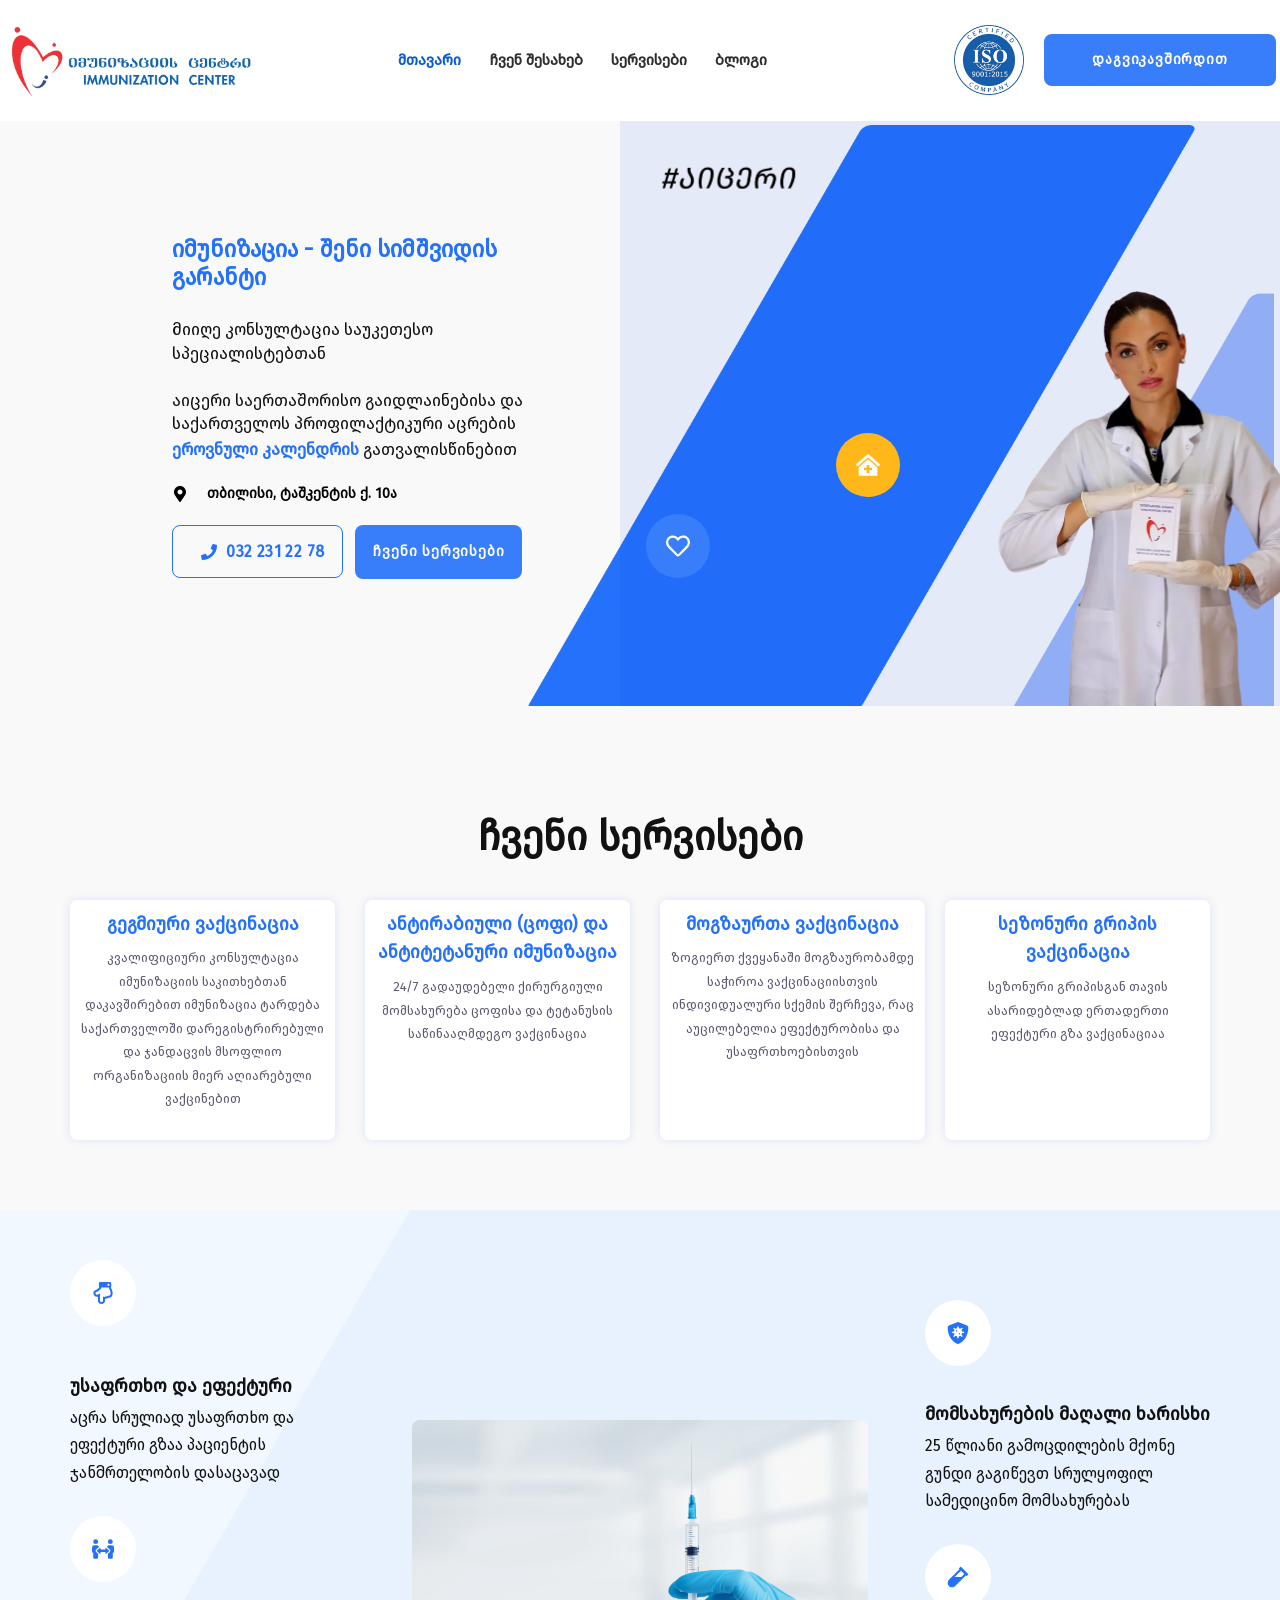
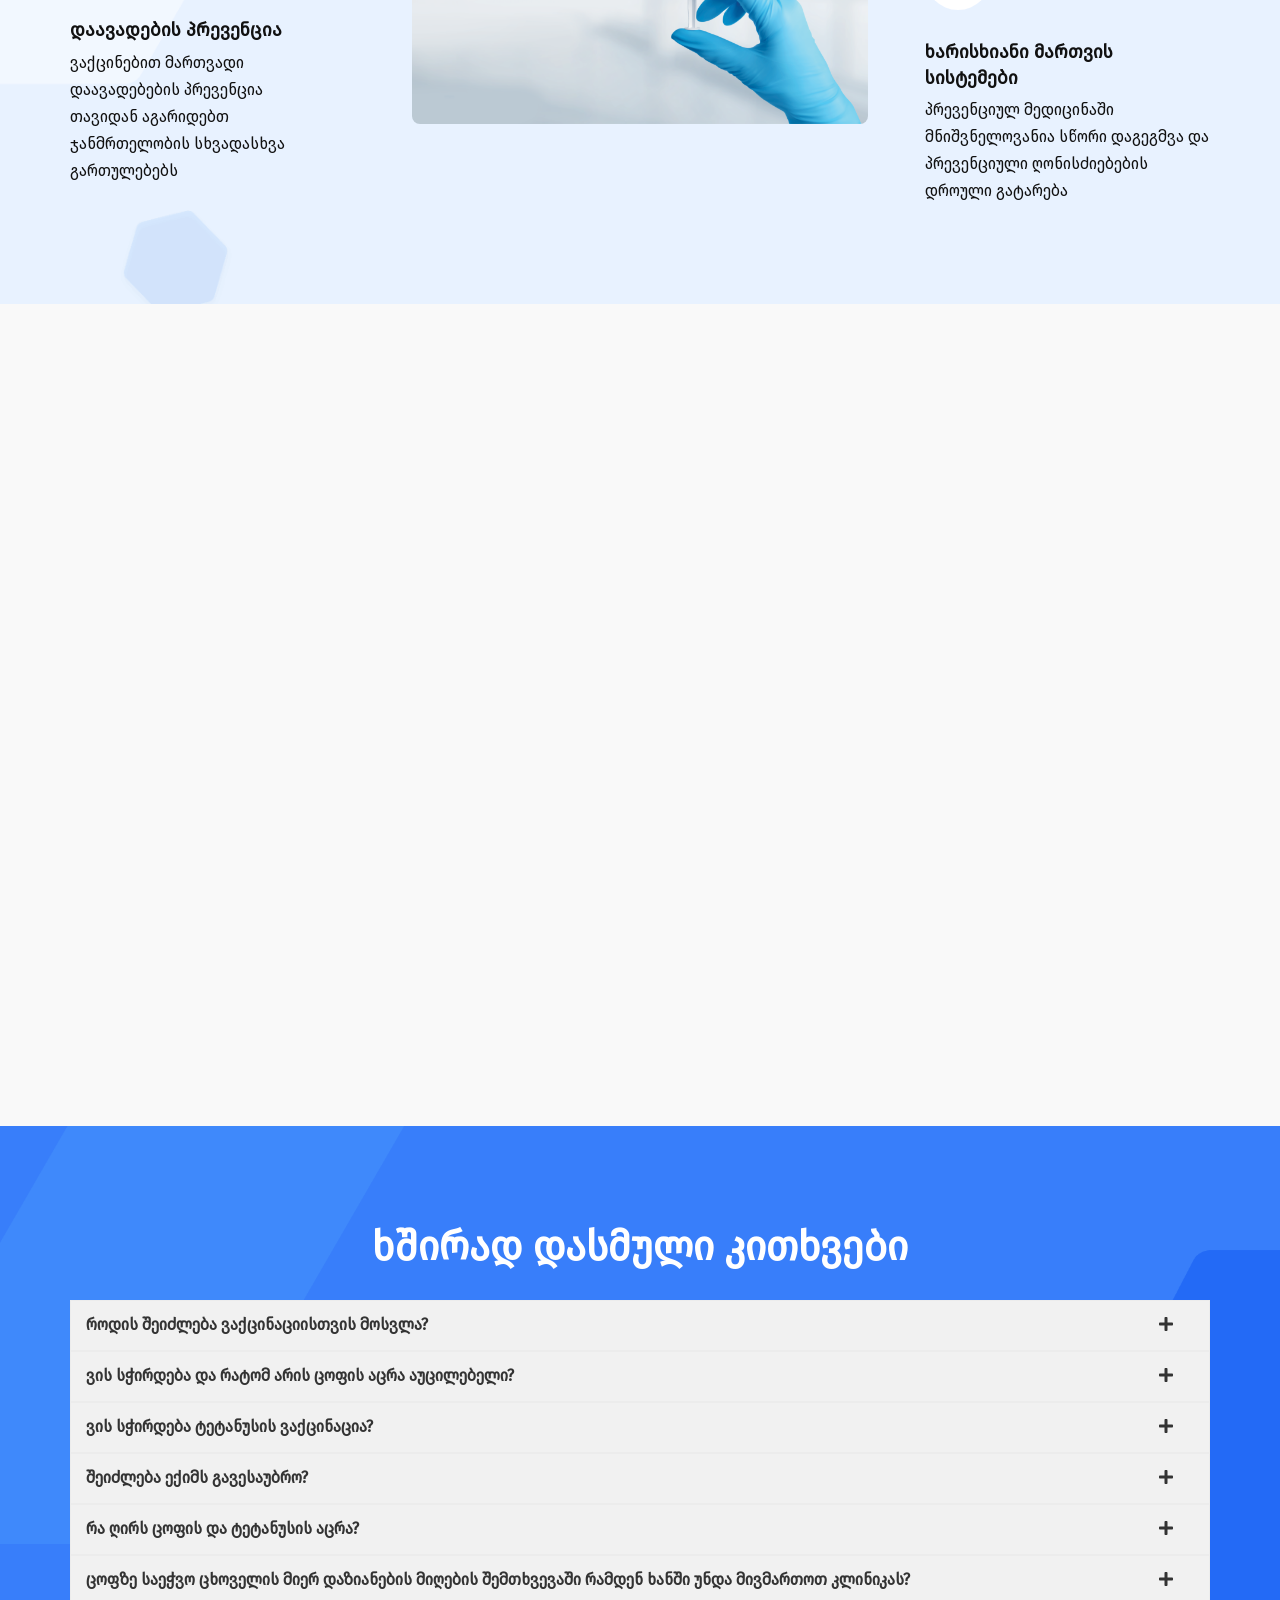
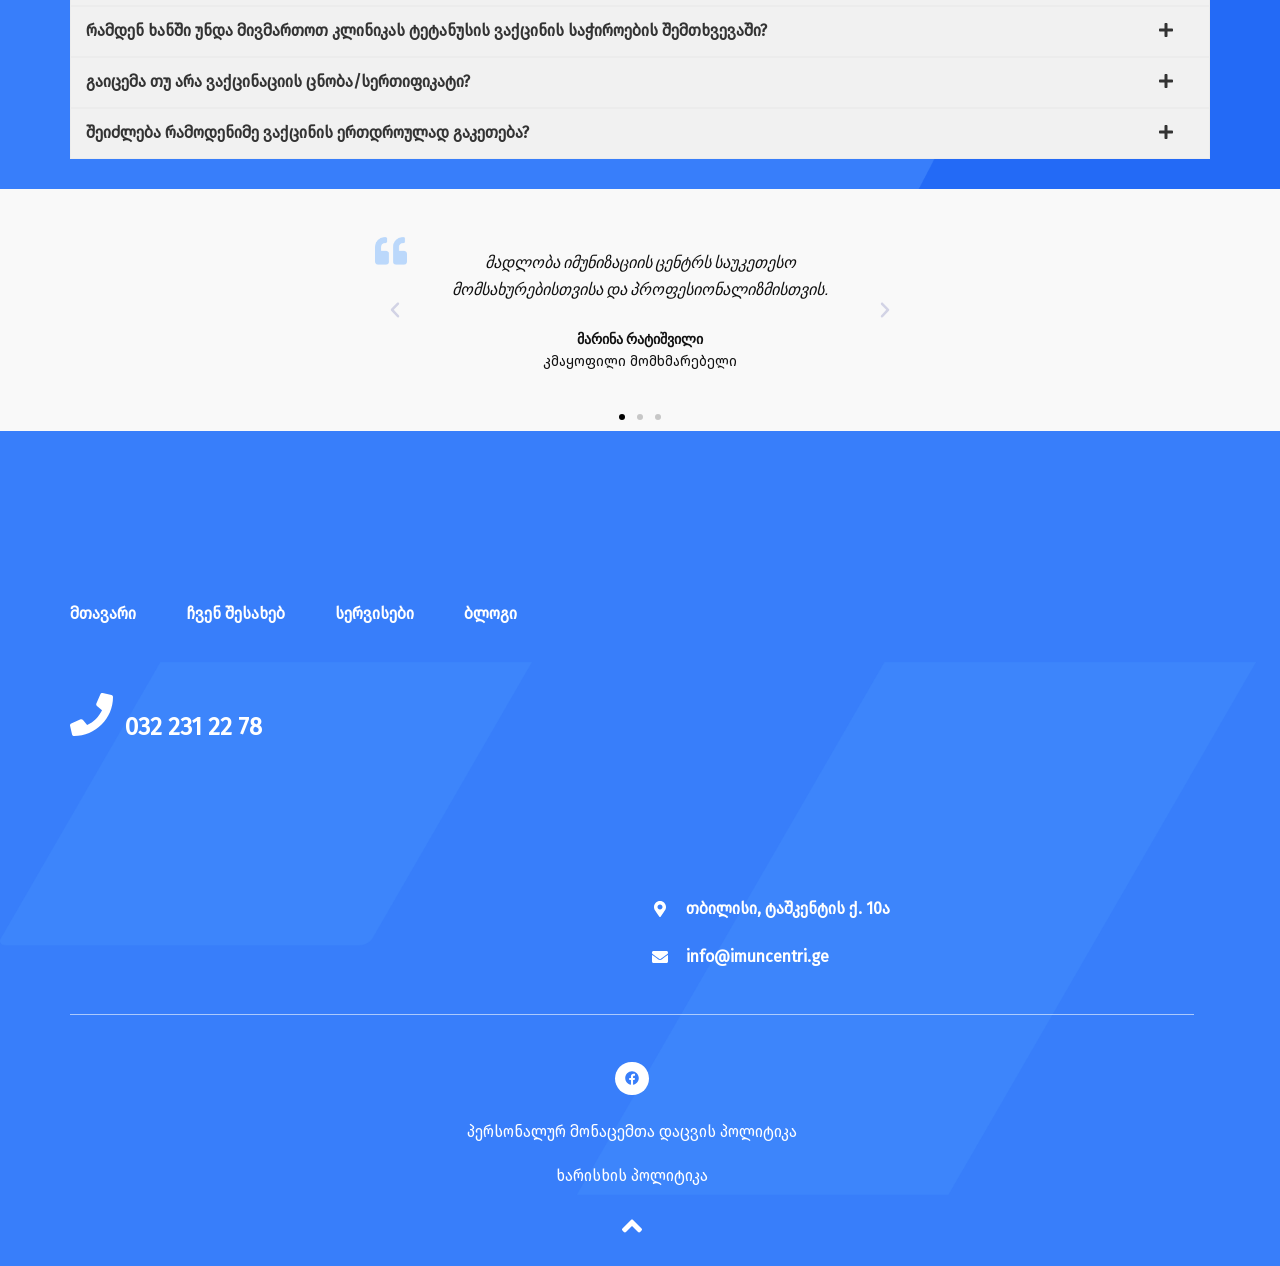
==== commit 3ea71e9a: "Make the mirror self-contained: no runtime loads from the live site Several resources are referenced" ====
--- a/index.html
+++ b/index.html
@@ -91,7 +91,7 @@
 <link rel="icon" href="wp-content/uploads/2024/05/logo-e1741616847958-150x150.png" sizes="32x32" />
 <link rel="icon" href="wp-content/uploads/2024/05/logo-e1741616847958.png" sizes="192x192" />
 <link rel="apple-touch-icon" href="wp-content/uploads/2024/05/logo-e1741616847958.png" />
-<meta name="msapplication-TileImage" content="https://imuncentri.ge/wp-content/uploads/2024/05/logo-e1741616847958.png" />
+<meta name="msapplication-TileImage" content="wp-content/uploads/2024/05/logo-e1741616847958.png" />
 	<meta name="viewport" content="width=device-width, initial-scale=1.0, viewport-fit=cover" /></head>
 <body class="home wp-singular page-template page-template-elementor_canvas page page-id-55 wp-custom-logo wp-embed-responsive wp-theme-twentytwentyfour ehf-header ehf-footer ehf-template-twentytwentyfour ehf-stylesheet-twentytwentyfour elementor-default elementor-template-canvas elementor-kit-98 elementor-page elementor-page-55">
 			<header id="masthead" itemscope="itemscope" itemtype="https://schema.org/WPHeader">
@@ -1399,7 +1399,7 @@
 //# sourceURL=wp-i18n-js-after
 </script>
 <script id="elementor-pro-frontend-js-before">
-var ElementorProFrontendConfig = {"ajaxurl":"https:\/\/imuncentri.ge\/wp-admin\/admin-ajax.php","nonce":"7fc98a2f9b","urls":{"assets":"https:\/\/imuncentri.ge\/wp-content\/plugins\/elementor-pro\/assets\/","rest":"https:\/\/imuncentri.ge\/wp-json\/"},"shareButtonsNetworks":{"facebook":{"title":"Facebook","has_counter":true},"twitter":{"title":"Twitter"},"linkedin":{"title":"LinkedIn","has_counter":true},"pinterest":{"title":"Pinterest","has_counter":true},"reddit":{"title":"Reddit","has_counter":true},"vk":{"title":"VK","has_counter":true},"odnoklassniki":{"title":"OK","has_counter":true},"tumblr":{"title":"Tumblr"},"digg":{"title":"Digg"},"skype":{"title":"Skype"},"stumbleupon":{"title":"StumbleUpon","has_counter":true},"mix":{"title":"Mix"},"telegram":{"title":"Telegram"},"pocket":{"title":"Pocket","has_counter":true},"xing":{"title":"XING","has_counter":true},"whatsapp":{"title":"WhatsApp"},"email":{"title":"Email"},"print":{"title":"Print"},"x-twitter":{"title":"X"},"threads":{"title":"Threads"}},"facebook_sdk":{"lang":"en_US","app_id":""},"lottie":{"defaultAnimationUrl":"https:\/\/imuncentri.ge\/wp-content\/plugins\/elementor-pro\/modules\/lottie\/assets\/animations\/default.json"}};
+var ElementorProFrontendConfig = {"ajaxurl":"https:\/\/imuncentri.ge\/wp-admin\/admin-ajax.php","nonce":"7fc98a2f9b","urls":{"assets":"wp-content\/plugins\/elementor-pro\/assets\/","rest":"https:\/\/imuncentri.ge\/wp-json\/"},"shareButtonsNetworks":{"facebook":{"title":"Facebook","has_counter":true},"twitter":{"title":"Twitter"},"linkedin":{"title":"LinkedIn","has_counter":true},"pinterest":{"title":"Pinterest","has_counter":true},"reddit":{"title":"Reddit","has_counter":true},"vk":{"title":"VK","has_counter":true},"odnoklassniki":{"title":"OK","has_counter":true},"tumblr":{"title":"Tumblr"},"digg":{"title":"Digg"},"skype":{"title":"Skype"},"stumbleupon":{"title":"StumbleUpon","has_counter":true},"mix":{"title":"Mix"},"telegram":{"title":"Telegram"},"pocket":{"title":"Pocket","has_counter":true},"xing":{"title":"XING","has_counter":true},"whatsapp":{"title":"WhatsApp"},"email":{"title":"Email"},"print":{"title":"Print"},"x-twitter":{"title":"X"},"threads":{"title":"Threads"}},"facebook_sdk":{"lang":"en_US","app_id":""},"lottie":{"defaultAnimationUrl":"wp-content\/plugins\/elementor-pro\/modules\/lottie\/assets\/animations\/default.json"}};
 //# sourceURL=elementor-pro-frontend-js-before
 </script>
 <script id="elementor-pro-frontend-js" src="wp-content/plugins/elementor-pro/assets/js/frontend.min.js"></script>
@@ -1410,7 +1410,7 @@
 </script>
 <script id="jquery-ui-core-js" src="wp-includes/js/jquery/ui/core.min.js"></script>
 <script id="elementor-frontend-js-before">
-var elementorFrontendConfig = {"environmentMode":{"edit":false,"wpPreview":false,"isScriptDebug":false},"i18n":{"shareOnFacebook":"Share on Facebook","shareOnTwitter":"Share on Twitter","pinIt":"Pin it","download":"Download","downloadImage":"Download image","fullscreen":"Fullscreen","zoom":"Zoom","share":"Share","playVideo":"Play Video","previous":"Previous","next":"Next","close":"Close","a11yCarouselWrapperAriaLabel":"Carousel | Horizontal scrolling: Arrow Left & Right","a11yCarouselPrevSlideMessage":"Previous slide","a11yCarouselNextSlideMessage":"Next slide","a11yCarouselFirstSlideMessage":"This is the first slide","a11yCarouselLastSlideMessage":"This is the last slide","a11yCarouselPaginationBulletMessage":"Go to slide"},"is_rtl":false,"breakpoints":{"xs":0,"sm":480,"md":768,"lg":1025,"xl":1440,"xxl":1600},"responsive":{"breakpoints":{"mobile":{"label":"Mobile Portrait","value":767,"default_value":767,"direction":"max","is_enabled":true},"mobile_extra":{"label":"Mobile Landscape","value":880,"default_value":880,"direction":"max","is_enabled":false},"tablet":{"label":"Tablet Portrait","value":1024,"default_value":1024,"direction":"max","is_enabled":true},"tablet_extra":{"label":"Tablet Landscape","value":1200,"default_value":1200,"direction":"max","is_enabled":false},"laptop":{"label":"Laptop","value":1366,"default_value":1366,"direction":"max","is_enabled":false},"widescreen":{"label":"Widescreen","value":2400,"default_value":2400,"direction":"min","is_enabled":false}}},"version":"3.21.5","is_static":false,"experimentalFeatures":{"e_optimized_assets_loading":true,"e_optimized_css_loading":true,"e_font_icon_svg":true,"additional_custom_breakpoints":true,"container":true,"e_swiper_latest":true,"container_grid":true,"theme_builder_v2":true,"home_screen":true,"ai-layout":true,"landing-pages":true,"e_lazyload":true,"display-conditions":true,"form-submissions":true,"taxonomy-filter":true},"urls":{"assets":"https:\/\/imuncentri.ge\/wp-content\/plugins\/elementor\/assets\/"},"swiperClass":"swiper","settings":{"page":[],"editorPreferences":[]},"kit":{"active_breakpoints":["viewport_mobile","viewport_tablet"],"global_image_lightbox":"yes","lightbox_enable_counter":"yes","lightbox_enable_fullscreen":"yes","lightbox_enable_zoom":"yes","lightbox_enable_share":"yes","lightbox_title_src":"title","lightbox_description_src":"description"},"post":{"id":55,"title":"%E1%83%98%E1%83%9B%E1%83%A3%E1%83%9C%E1%83%98%E1%83%96%E1%83%90%E1%83%AA%E1%83%98%E1%83%98%E1%83%A1%20%E1%83%AA%E1%83%94%E1%83%9C%E1%83%A2%E1%83%A0%E1%83%98","excerpt":"","featuredImage":false}};
+var elementorFrontendConfig = {"environmentMode":{"edit":false,"wpPreview":false,"isScriptDebug":false},"i18n":{"shareOnFacebook":"Share on Facebook","shareOnTwitter":"Share on Twitter","pinIt":"Pin it","download":"Download","downloadImage":"Download image","fullscreen":"Fullscreen","zoom":"Zoom","share":"Share","playVideo":"Play Video","previous":"Previous","next":"Next","close":"Close","a11yCarouselWrapperAriaLabel":"Carousel | Horizontal scrolling: Arrow Left & Right","a11yCarouselPrevSlideMessage":"Previous slide","a11yCarouselNextSlideMessage":"Next slide","a11yCarouselFirstSlideMessage":"This is the first slide","a11yCarouselLastSlideMessage":"This is the last slide","a11yCarouselPaginationBulletMessage":"Go to slide"},"is_rtl":false,"breakpoints":{"xs":0,"sm":480,"md":768,"lg":1025,"xl":1440,"xxl":1600},"responsive":{"breakpoints":{"mobile":{"label":"Mobile Portrait","value":767,"default_value":767,"direction":"max","is_enabled":true},"mobile_extra":{"label":"Mobile Landscape","value":880,"default_value":880,"direction":"max","is_enabled":false},"tablet":{"label":"Tablet Portrait","value":1024,"default_value":1024,"direction":"max","is_enabled":true},"tablet_extra":{"label":"Tablet Landscape","value":1200,"default_value":1200,"direction":"max","is_enabled":false},"laptop":{"label":"Laptop","value":1366,"default_value":1366,"direction":"max","is_enabled":false},"widescreen":{"label":"Widescreen","value":2400,"default_value":2400,"direction":"min","is_enabled":false}}},"version":"3.21.5","is_static":false,"experimentalFeatures":{"e_optimized_assets_loading":true,"e_optimized_css_loading":true,"e_font_icon_svg":true,"additional_custom_breakpoints":true,"container":true,"e_swiper_latest":true,"container_grid":true,"theme_builder_v2":true,"home_screen":true,"ai-layout":true,"landing-pages":true,"e_lazyload":true,"display-conditions":true,"form-submissions":true,"taxonomy-filter":true},"urls":{"assets":"wp-content\/plugins\/elementor\/assets\/"},"swiperClass":"swiper","settings":{"page":[],"editorPreferences":[]},"kit":{"active_breakpoints":["viewport_mobile","viewport_tablet"],"global_image_lightbox":"yes","lightbox_enable_counter":"yes","lightbox_enable_fullscreen":"yes","lightbox_enable_zoom":"yes","lightbox_enable_share":"yes","lightbox_title_src":"title","lightbox_description_src":"description"},"post":{"id":55,"title":"%E1%83%98%E1%83%9B%E1%83%A3%E1%83%9C%E1%83%98%E1%83%96%E1%83%90%E1%83%AA%E1%83%98%E1%83%98%E1%83%A1%20%E1%83%AA%E1%83%94%E1%83%9C%E1%83%A2%E1%83%A0%E1%83%98","excerpt":"","featuredImage":false}};
 //# sourceURL=elementor-frontend-js-before
 </script>
 <script id="elementor-frontend-js" src="wp-content/plugins/elementor/assets/js/frontend.min.js"></script>
@@ -1421,12 +1421,12 @@
 </script>
 <script id="jet-sticky-frontend-js" src="wp-content/plugins/jetsticky-for-elementor/assets/js/jet-sticky-frontend.js"></script>
 <script id="wp-emoji-settings" type="application/json">
-{"baseUrl":"https://s.w.org/images/core/emoji/17.0.2/72x72/","ext":".png","svgUrl":"https://s.w.org/images/core/emoji/17.0.2/svg/","svgExt":".svg","source":{"concatemoji":"https://imuncentri.ge/wp-includes/js/wp-emoji-release.min.js?ver=7.1"}}
+{"baseUrl":"https://s.w.org/images/core/emoji/17.0.2/72x72/","ext":".png","svgUrl":"https://s.w.org/images/core/emoji/17.0.2/svg/","svgExt":".svg","source":{"concatemoji":"wp-includes/js/wp-emoji-release.min.js?ver=7.1"}}
 </script>
 <script type="module">
 /*! This file is auto-generated */
 var e="script#wp-emoji-settings",t=document.querySelector(e);if(!(t instanceof HTMLScriptElement))throw new Error("Element missing: "+e);const r=JSON.parse(t.text),s=(window._wpemojiSettings=r,"wpEmojiSettingsSupports"),o=["flag","emoji"];function i(e){try{var t={supportTests:e,timestamp:(new Date).valueOf()};sessionStorage.setItem(s,JSON.stringify(t))}catch(e){}}function c(e,t,n){e.clearRect(0,0,e.canvas.width,e.canvas.height),e.fillText(t,0,0);t=new Uint32Array(e.getImageData(0,0,e.canvas.width,e.canvas.height).data);e.clearRect(0,0,e.canvas.width,e.canvas.height),e.fillText(n,0,0);const r=new Uint32Array(e.getImageData(0,0,e.canvas.width,e.canvas.height).data);return t.every((e,t)=>e===r[t])}function p(e,t){e.clearRect(0,0,e.canvas.width,e.canvas.height),e.fillText(t,0,0);var n=e.getImageData(16,16,1,1);for(let e=0;e<n.data.length;e++)if(0!==n.data[e])return!1;return!0}function u(e,t,n,r){switch(t){case"flag":return n(e,"\ud83c\udff3\ufe0f\u200d\u26a7\ufe0f","\ud83c\udff3\ufe0f\u200b\u26a7\ufe0f")?!1:!n(e,"\ud83c\udde8\ud83c\uddf6","\ud83c\udde8\u200b\ud83c\uddf6")&&!n(e,"\ud83c\udff4\udb40\udc67\udb40\udc62\udb40\udc65\udb40\udc6e\udb40\udc67\udb40\udc7f","\ud83c\udff4\u200b\udb40\udc67\u200b\udb40\udc62\u200b\udb40\udc65\u200b\udb40\udc6e\u200b\udb40\udc67\u200b\udb40\udc7f");case"emoji":return!r(e,"\ud83e\u1fac8")}return!1}function f(e,t,n,r){let a;const s=(a="undefined"!=typeof WorkerGlobalScope&&self instanceof WorkerGlobalScope?new OffscreenCanvas(300,150):document.createElement("canvas")).getContext("2d",{willReadFrequently:!0}),o=(s.textBaseline="top",s.font="600 32px Arial",{});return e.forEach(e=>{o[e]=t(s,e,n,r)}),o}function a(e){var t=document.createElement("script");t.src=e,t.defer=!0,document.head.appendChild(t)}r.supports={everything:!0,everythingExceptFlag:!0},new Promise(t=>{let n=function(){try{var e=JSON.parse(sessionStorage.getItem(s));if("object"==typeof e&&"number"==typeof e.timestamp&&(new Date).valueOf()<e.timestamp+604800&&"object"==typeof e.supportTests)return e.supportTests}catch(e){}return null}();if(!n){if("undefined"!=typeof Worker&&"undefined"!=typeof OffscreenCanvas&&"undefined"!=typeof URL&&URL.createObjectURL&&"undefined"!=typeof Blob)try{var e="postMessage("+f.toString()+"("+[JSON.stringify(o),u.toString(),c.toString(),p.toString()].join(",")+"));",r=new Blob([e],{type:"text/javascript"});const a=new Worker(URL.createObjectURL(r),{name:"wpTestEmojiSupports"});return void(a.onmessage=e=>{i(n=e.data),a.terminate(),t(n)})}catch(e){}i(n=f(o,u,c,p))}t(n)}).then(e=>{for(const n in e)r.supports[n]=e[n],r.supports.everything=r.supports.everything&&r.supports[n],"flag"!==n&&(r.supports.everythingExceptFlag=r.supports.everythingExceptFlag&&r.supports[n]);var t;r.supports.everythingExceptFlag=r.supports.everythingExceptFlag&&!r.supports.flag,r.supports.everything||((t=r.source||{}).concatemoji?a(t.concatemoji):t.wpemoji&&t.twemoji&&(a(t.twemoji),a(t.wpemoji)))});
-//# sourceURL=https://imuncentri.ge/wp-includes/js/wp-emoji-loader.min.js
+//# sourceURL=wp-includes/js/wp-emoji-loader.min.js
 </script>
 	</body>
 </html>
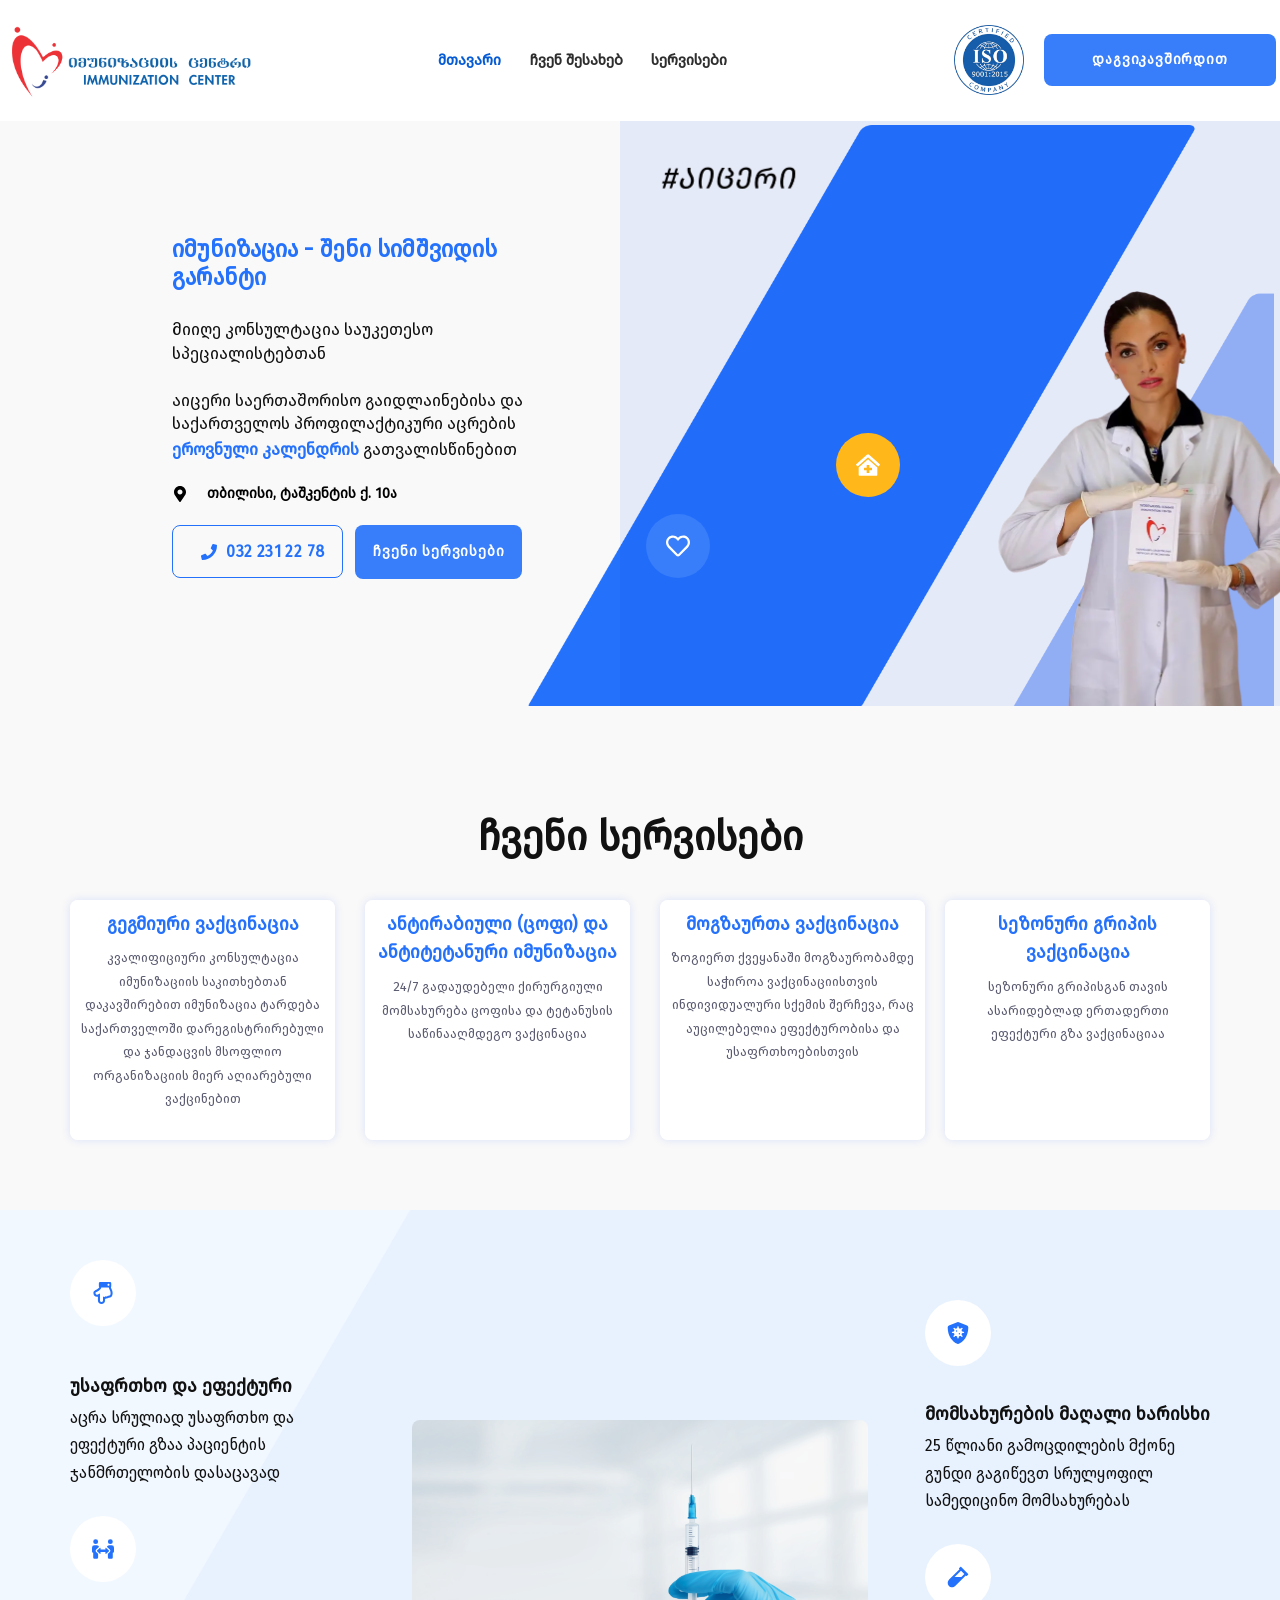
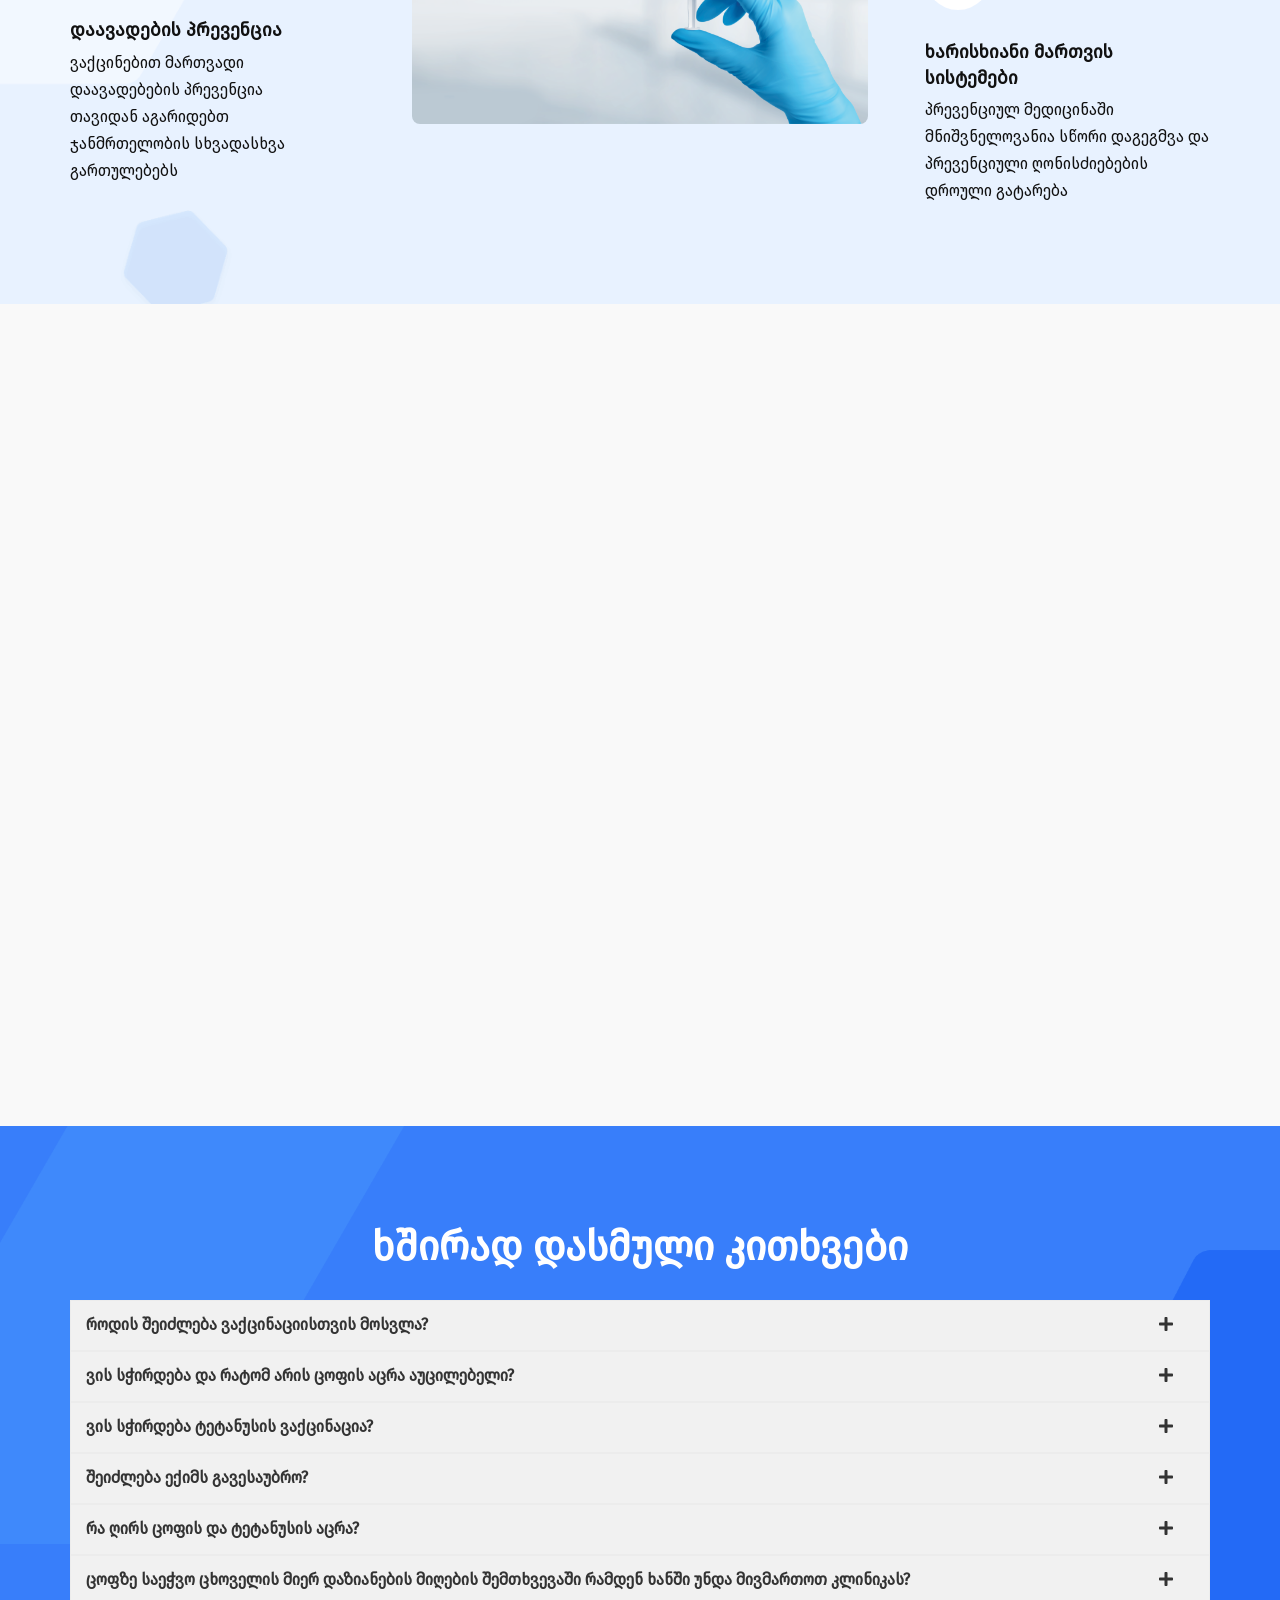
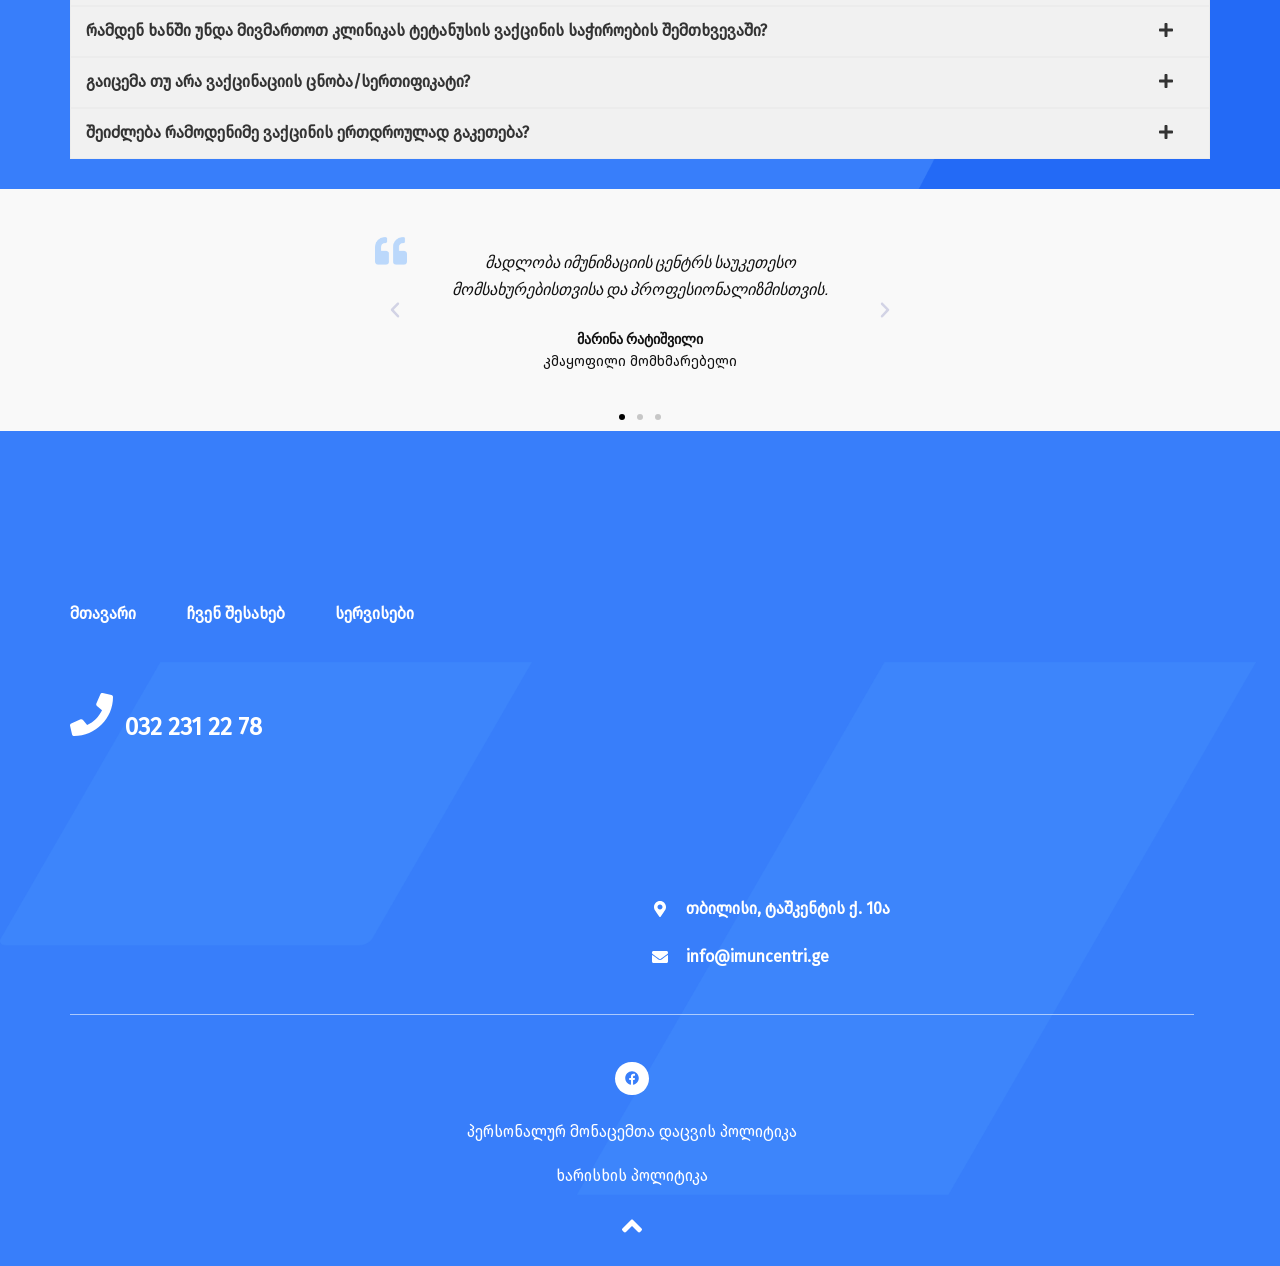
==== commit cc5006c5: "Remove the blog page Deleted blog/ and dropped its <li> from every menu (header nav, mobile nav and " ====
--- a/index.html
+++ b/index.html
@@ -165,7 +165,7 @@
 				<ul id="menu-1-2051617" class="elementor-nav-menu"><li class="menu-item menu-item-type-post_type menu-item-object-page menu-item-home current-menu-item page_item page-item-55 current_page_item menu-item-96"><a href="index.html" aria-current="page" class="elementor-item elementor-item-active">მთავარი</a></li>
 <li class="menu-item menu-item-type-post_type menu-item-object-page menu-item-386"><a href="about/index.html" class="elementor-item">ჩვენ შესახებ</a></li>
 <li class="menu-item menu-item-type-post_type menu-item-object-page menu-item-462"><a href="services/index.html" class="elementor-item">სერვისები</a></li>
-<li class="menu-item menu-item-type-post_type menu-item-object-page menu-item-447"><a href="blog/index.html" class="elementor-item">ბლოგი</a></li>
+
 </ul>			</nav>
 					<div class="elementor-menu-toggle" role="button" tabindex="0" aria-label="Menu Toggle" aria-expanded="false">
 			<svg aria-hidden="true" role="presentation" class="elementor-menu-toggle__icon--open e-font-icon-svg e-eicon-menu-bar" viewBox="0 0 1000 1000" xmlns="http://www.w3.org/2000/svg"><path d="M104 333H896C929 333 958 304 958 271S929 208 896 208H104C71 208 42 237 42 271S71 333 104 333ZM104 583H896C929 583 958 554 958 521S929 458 896 458H104C71 458 42 487 42 521S71 583 104 583ZM104 833H896C929 833 958 804 958 771S929 708 896 708H104C71 708 42 737 42 771S71 833 104 833Z"></path></svg><svg aria-hidden="true" role="presentation" class="elementor-menu-toggle__icon--close e-font-icon-svg e-eicon-close" viewBox="0 0 1000 1000" xmlns="http://www.w3.org/2000/svg"><path d="M742 167L500 408 258 167C246 154 233 150 217 150 196 150 179 158 167 167 154 179 150 196 150 212 150 229 154 242 171 254L408 500 167 742C138 771 138 800 167 829 196 858 225 858 254 829L496 587 738 829C750 842 767 846 783 846 800 846 817 842 829 829 842 817 846 804 846 783 846 767 842 750 829 737L588 500 833 258C863 229 863 200 833 171 804 137 775 137 742 167Z"></path></svg>			<span class="elementor-screen-only">Menu</span>
@@ -174,7 +174,7 @@
 				<ul id="menu-2-2051617" class="elementor-nav-menu"><li class="menu-item menu-item-type-post_type menu-item-object-page menu-item-home current-menu-item page_item page-item-55 current_page_item menu-item-96"><a href="index.html" aria-current="page" class="elementor-item elementor-item-active" tabindex="-1">მთავარი</a></li>
 <li class="menu-item menu-item-type-post_type menu-item-object-page menu-item-386"><a href="about/index.html" class="elementor-item" tabindex="-1">ჩვენ შესახებ</a></li>
 <li class="menu-item menu-item-type-post_type menu-item-object-page menu-item-462"><a href="services/index.html" class="elementor-item" tabindex="-1">სერვისები</a></li>
-<li class="menu-item menu-item-type-post_type menu-item-object-page menu-item-447"><a href="blog/index.html" class="elementor-item" tabindex="-1">ბლოგი</a></li>
+
 </ul>			</nav>
 				</div>
 				</div>
@@ -211,7 +211,7 @@
 					<ul id="menu-1-1ee883e" class="hfe-nav-menu"><li id="menu-item-96" class="menu-item menu-item-type-post_type menu-item-object-page menu-item-home current-menu-item page_item page-item-55 current_page_item parent hfe-creative-menu"><a href="index.html" class = "hfe-menu-item">მთავარი</a></li>
 <li id="menu-item-386" class="menu-item menu-item-type-post_type menu-item-object-page parent hfe-creative-menu"><a href="about/index.html" class = "hfe-menu-item">ჩვენ შესახებ</a></li>
 <li id="menu-item-462" class="menu-item menu-item-type-post_type menu-item-object-page parent hfe-creative-menu"><a href="services/index.html" class = "hfe-menu-item">სერვისები</a></li>
-<li id="menu-item-447" class="menu-item menu-item-type-post_type menu-item-object-page parent hfe-creative-menu"><a href="blog/index.html" class = "hfe-menu-item">ბლოგი</a></li>
+
 </ul> 
 				</nav>
 			</div>
@@ -1169,13 +1169,13 @@
 				<ul id="menu-1-f6bedb7" class="elementor-nav-menu"><li class="menu-item menu-item-type-post_type menu-item-object-page menu-item-home current-menu-item page_item page-item-55 current_page_item menu-item-96"><a href="index.html" aria-current="page" class="elementor-item elementor-item-active">მთავარი</a></li>
 <li class="menu-item menu-item-type-post_type menu-item-object-page menu-item-386"><a href="about/index.html" class="elementor-item">ჩვენ შესახებ</a></li>
 <li class="menu-item menu-item-type-post_type menu-item-object-page menu-item-462"><a href="services/index.html" class="elementor-item">სერვისები</a></li>
-<li class="menu-item menu-item-type-post_type menu-item-object-page menu-item-447"><a href="blog/index.html" class="elementor-item">ბლოგი</a></li>
+
 </ul>			</nav>
 						<nav class="elementor-nav-menu--dropdown elementor-nav-menu__container" aria-hidden="true">
 				<ul id="menu-2-f6bedb7" class="elementor-nav-menu"><li class="menu-item menu-item-type-post_type menu-item-object-page menu-item-home current-menu-item page_item page-item-55 current_page_item menu-item-96"><a href="index.html" aria-current="page" class="elementor-item elementor-item-active" tabindex="-1">მთავარი</a></li>
 <li class="menu-item menu-item-type-post_type menu-item-object-page menu-item-386"><a href="about/index.html" class="elementor-item" tabindex="-1">ჩვენ შესახებ</a></li>
 <li class="menu-item menu-item-type-post_type menu-item-object-page menu-item-462"><a href="services/index.html" class="elementor-item" tabindex="-1">სერვისები</a></li>
-<li class="menu-item menu-item-type-post_type menu-item-object-page menu-item-447"><a href="blog/index.html" class="elementor-item" tabindex="-1">ბლოგი</a></li>
+
 </ul>			</nav>
 				</div>
 				</div>
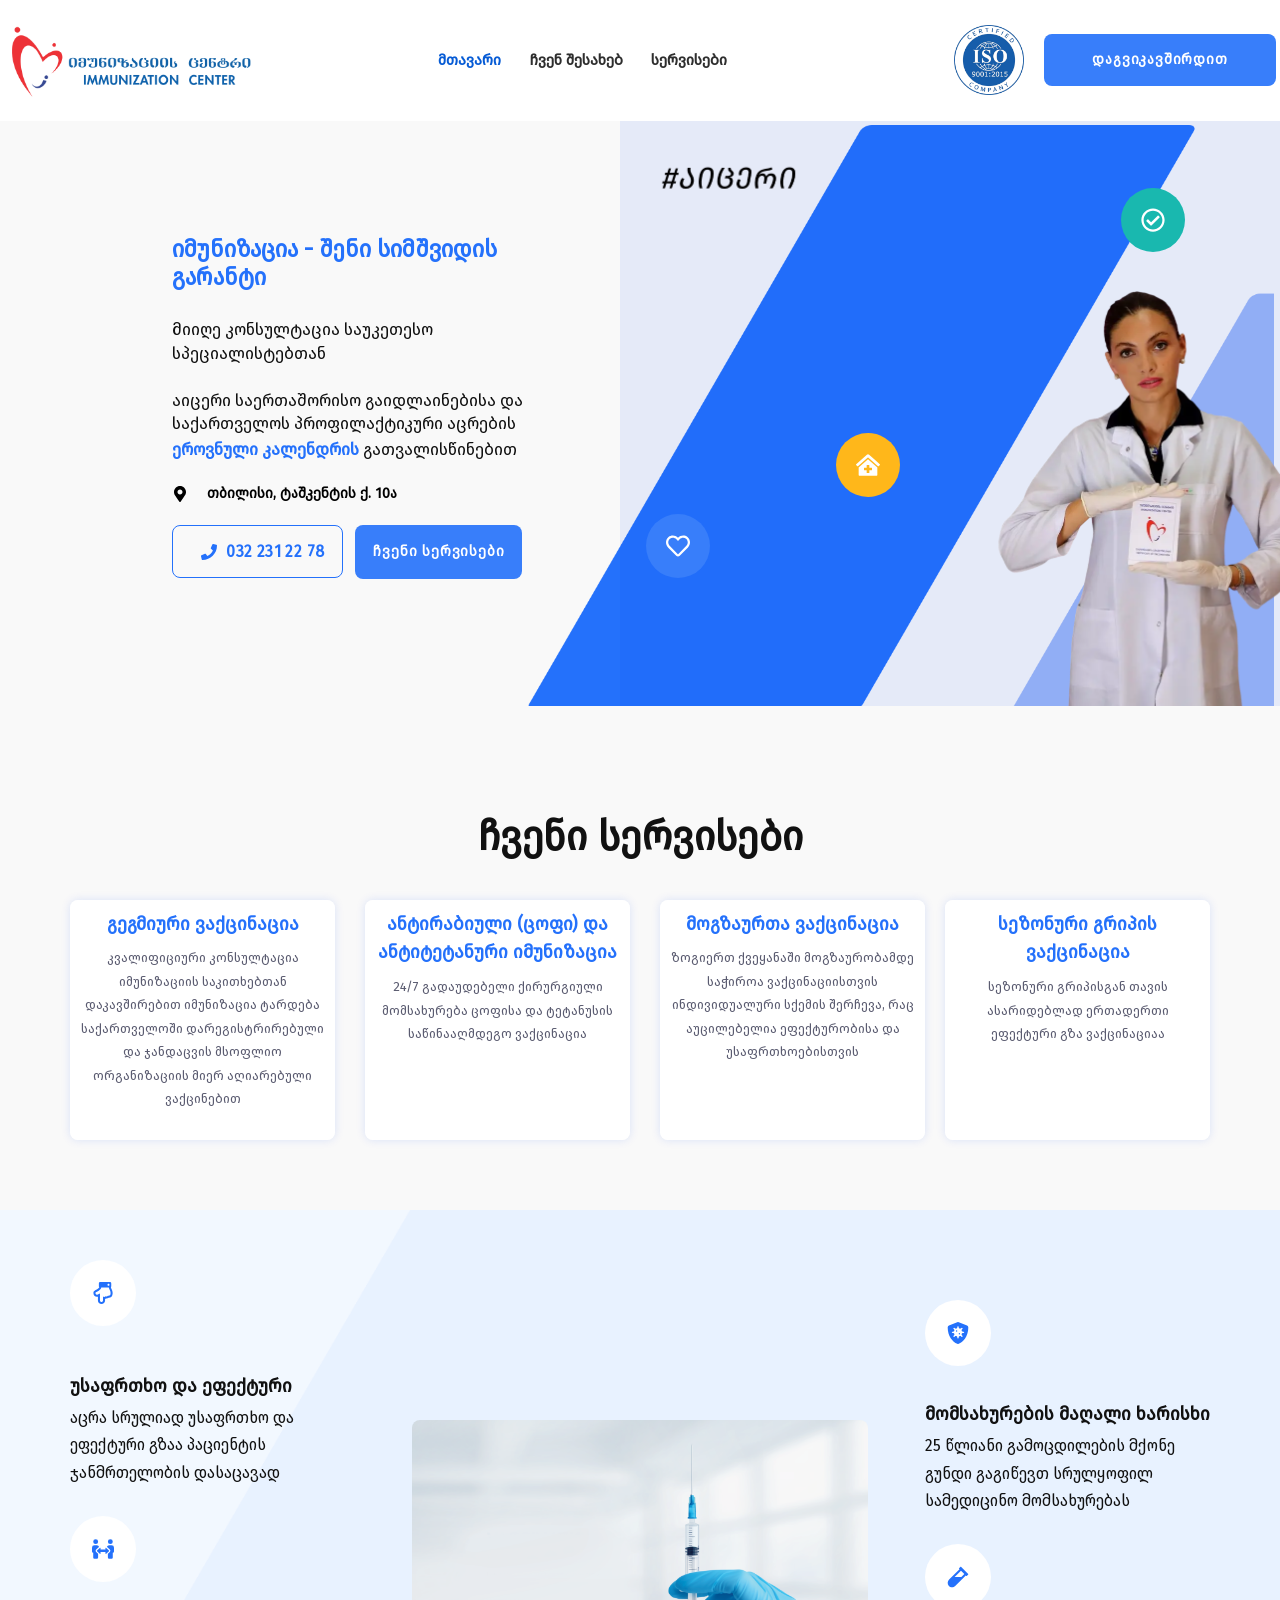
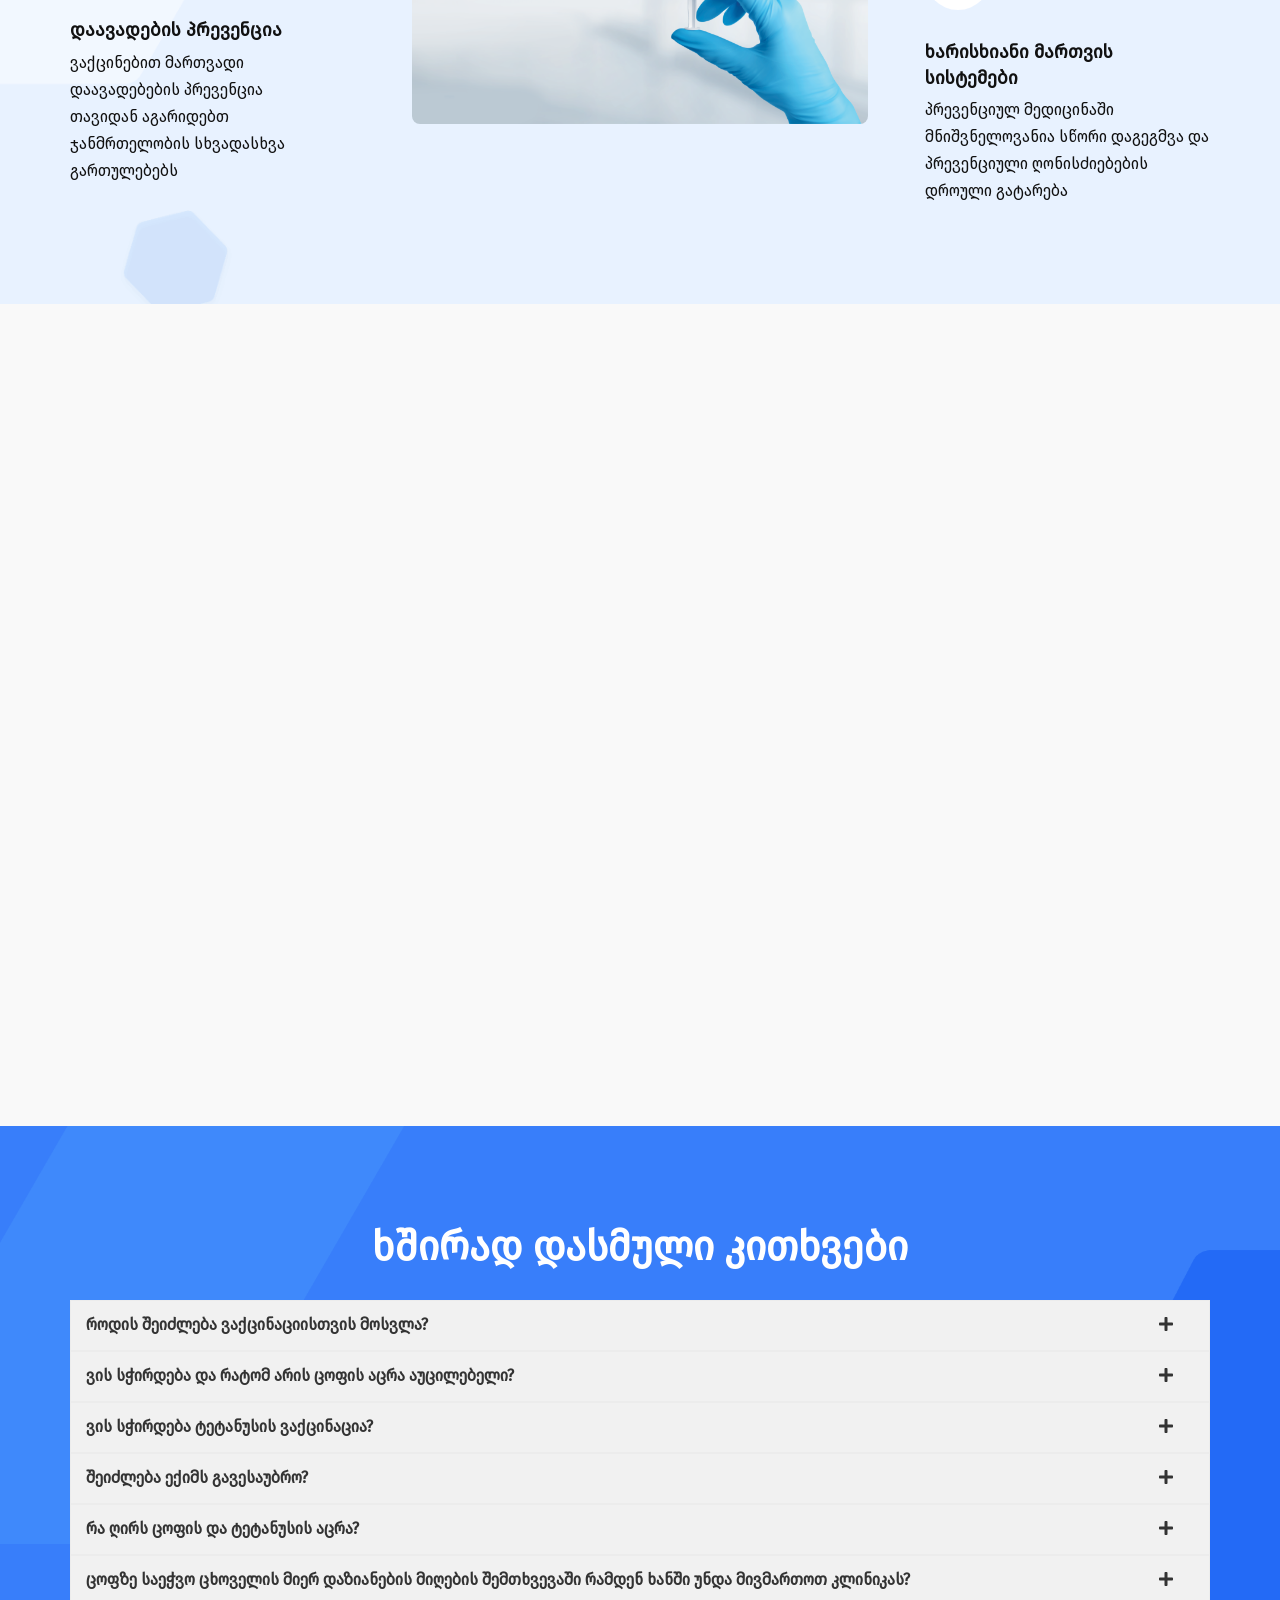
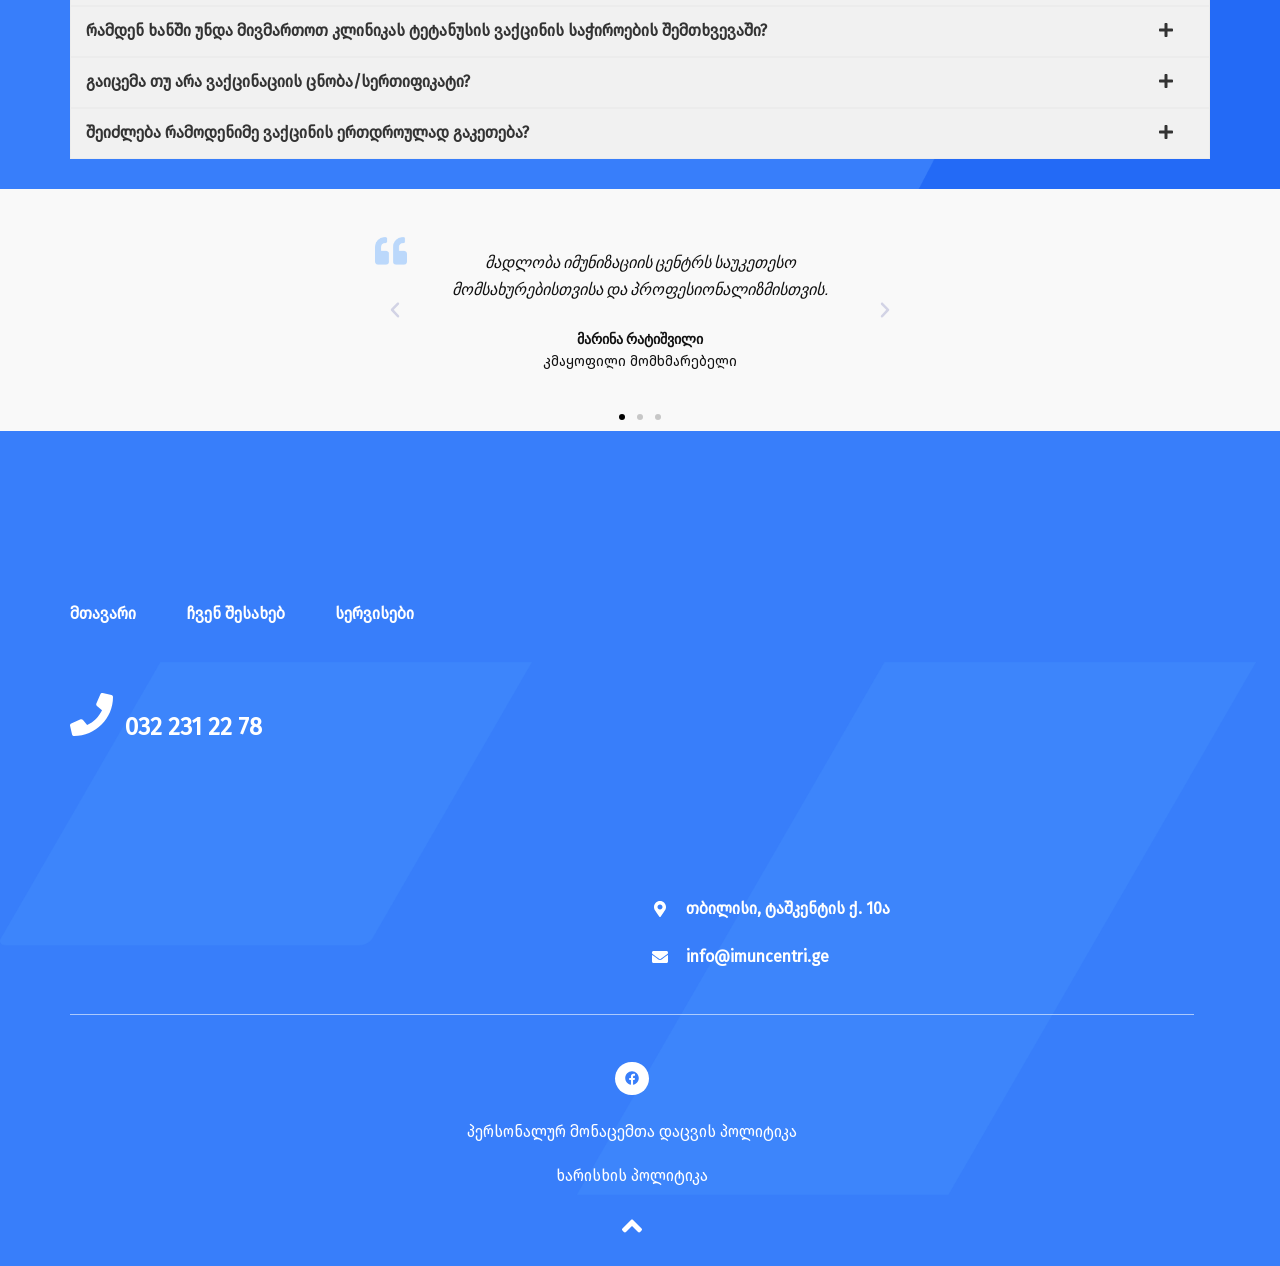
==== commit 7de6aaa2: "Remove sample-page, strip WordPress head metadata, fix the map pin - Deleted sample-page/ (the WordP" ====
--- a/index.html
+++ b/index.html
@@ -6,10 +6,6 @@
 		<meta name="viewport" content="width=device-width, initial-scale=1" />
 <meta name='robots' content='max-image-preview:large' />
 <title>იმუნიზაციის ცენტრი</title>
-<link rel="alternate" type="application/rss+xml" title="იმუნიზაციის ცენტრი &raquo; Feed" href="https://imuncentri.ge/feed/" />
-<link rel="alternate" type="application/rss+xml" title="იმუნიზაციის ცენტრი &raquo; Comments Feed" href="https://imuncentri.ge/comments/feed/" />
-<link rel="alternate" title="oEmbed (JSON)" type="application/json+oembed" href="https://imuncentri.ge/wp-json/oembed/1.0/embed?url=https%3A%2F%2Fimuncentri.ge%2F" />
-<link rel="alternate" title="oEmbed (XML)" type="text/xml+oembed" href="https://imuncentri.ge/wp-json/oembed/1.0/embed?url=https%3A%2F%2Fimuncentri.ge%2F&#038;format=xml" />
 <style id="wp-img-auto-sizes-contain-inline-css">
 img:is([sizes=auto i],[sizes^="auto," i]){contain-intrinsic-size:3000px 1500px}
 /*# sourceURL=wp-img-auto-sizes-contain-inline-css */
@@ -58,11 +54,7 @@
 <link rel='stylesheet' id='google-fonts-1-css' href='https://fonts.googleapis.com/css?family=Manrope:100,100italic,200,200italic,300,300italic,400,400italic,500,500italic,600,600italic,700,700italic,800,800italic,900,900italic&#038;display=swap&#038;ver=7.1' media='all' />
 <link rel="preconnect" href="https://fonts.gstatic.com/" crossorigin><script id="jquery-core-js" src="wp-includes/js/jquery/jquery.min.js"></script>
 <script id="jquery-migrate-js" src="wp-includes/js/jquery/jquery-migrate.min.js"></script>
-<link rel="https://api.w.org/" href="https://imuncentri.ge/wp-json/" /><link rel="alternate" title="JSON" type="application/json" href="https://imuncentri.ge/wp-json/wp/v2/pages/55" /><link rel="EditURI" type="application/rsd+xml" title="RSD" href="https://imuncentri.ge/xmlrpc.php?rsd" />
-<meta name="generator" content="WordPress 7.1" />
 <link rel="canonical" href="index.html" />
-<link rel='shortlink' href='index.html' />
-<meta name="generator" content="Elementor 3.21.5; features: e_optimized_assets_loading, e_optimized_css_loading, e_font_icon_svg, additional_custom_breakpoints, e_lazyload; settings: css_print_method-external, google_font-enabled, font_display-swap">
 			<style>
 				.e-con.e-parent:nth-of-type(n+4):not(.e-lazyloaded):not(.e-no-lazyload),
 				.e-con.e-parent:nth-of-type(n+4):not(.e-lazyloaded):not(.e-no-lazyload) * {
@@ -1231,7 +1223,7 @@
 			<style>/*! elementor - v3.21.0 - 08-05-2024 */
 .elementor-widget-google_maps .elementor-widget-container{overflow:hidden}.elementor-widget-google_maps .elementor-custom-embed{line-height:0}.elementor-widget-google_maps iframe{height:300px}</style>		<div class="elementor-custom-embed">
 			<iframe loading="lazy"
-					src="https://maps.google.com/maps?q=%E1%83%9E%E1%83%A0%E1%83%94%E1%83%95%E1%83%94%E1%83%9C%E1%83%AA%E1%83%98%E1%83%A3%E1%83%9A%E1%83%98%20%E1%83%9B%E1%83%94%E1%83%93%E1%83%98%E1%83%AA%E1%83%98%E1%83%9C%E1%83%98%E1%83%A1%20%E1%83%AA%E1%83%94%E1%83%9C%E1%83%A2%E1%83%A0%E1%83%98&#038;t=m&#038;z=17&#038;output=embed&#038;iwloc=near"
+					src="https://maps.google.com/maps?q=41.7250326,44.7639566(%E1%83%9E%E1%83%A0%E1%83%94%E1%83%95%E1%83%94%E1%83%9C%E1%83%AA%E1%83%98%E1%83%A3%E1%83%9A%E1%83%98%20%E1%83%9B%E1%83%94%E1%83%93%E1%83%98%E1%83%AA%E1%83%98%E1%83%9C%E1%83%98%E1%83%A1%20%E1%83%AA%E1%83%94%E1%83%9C%E1%83%A2%E1%83%A0%E1%83%98)&#038;t=m&#038;z=17&#038;output=embed&#038;iwloc=near"
 					title="პრევენციული მედიცინის ცენტრი"
 					aria-label="პრევენციული მედიცინის ცენტრი"
 			></iframe>
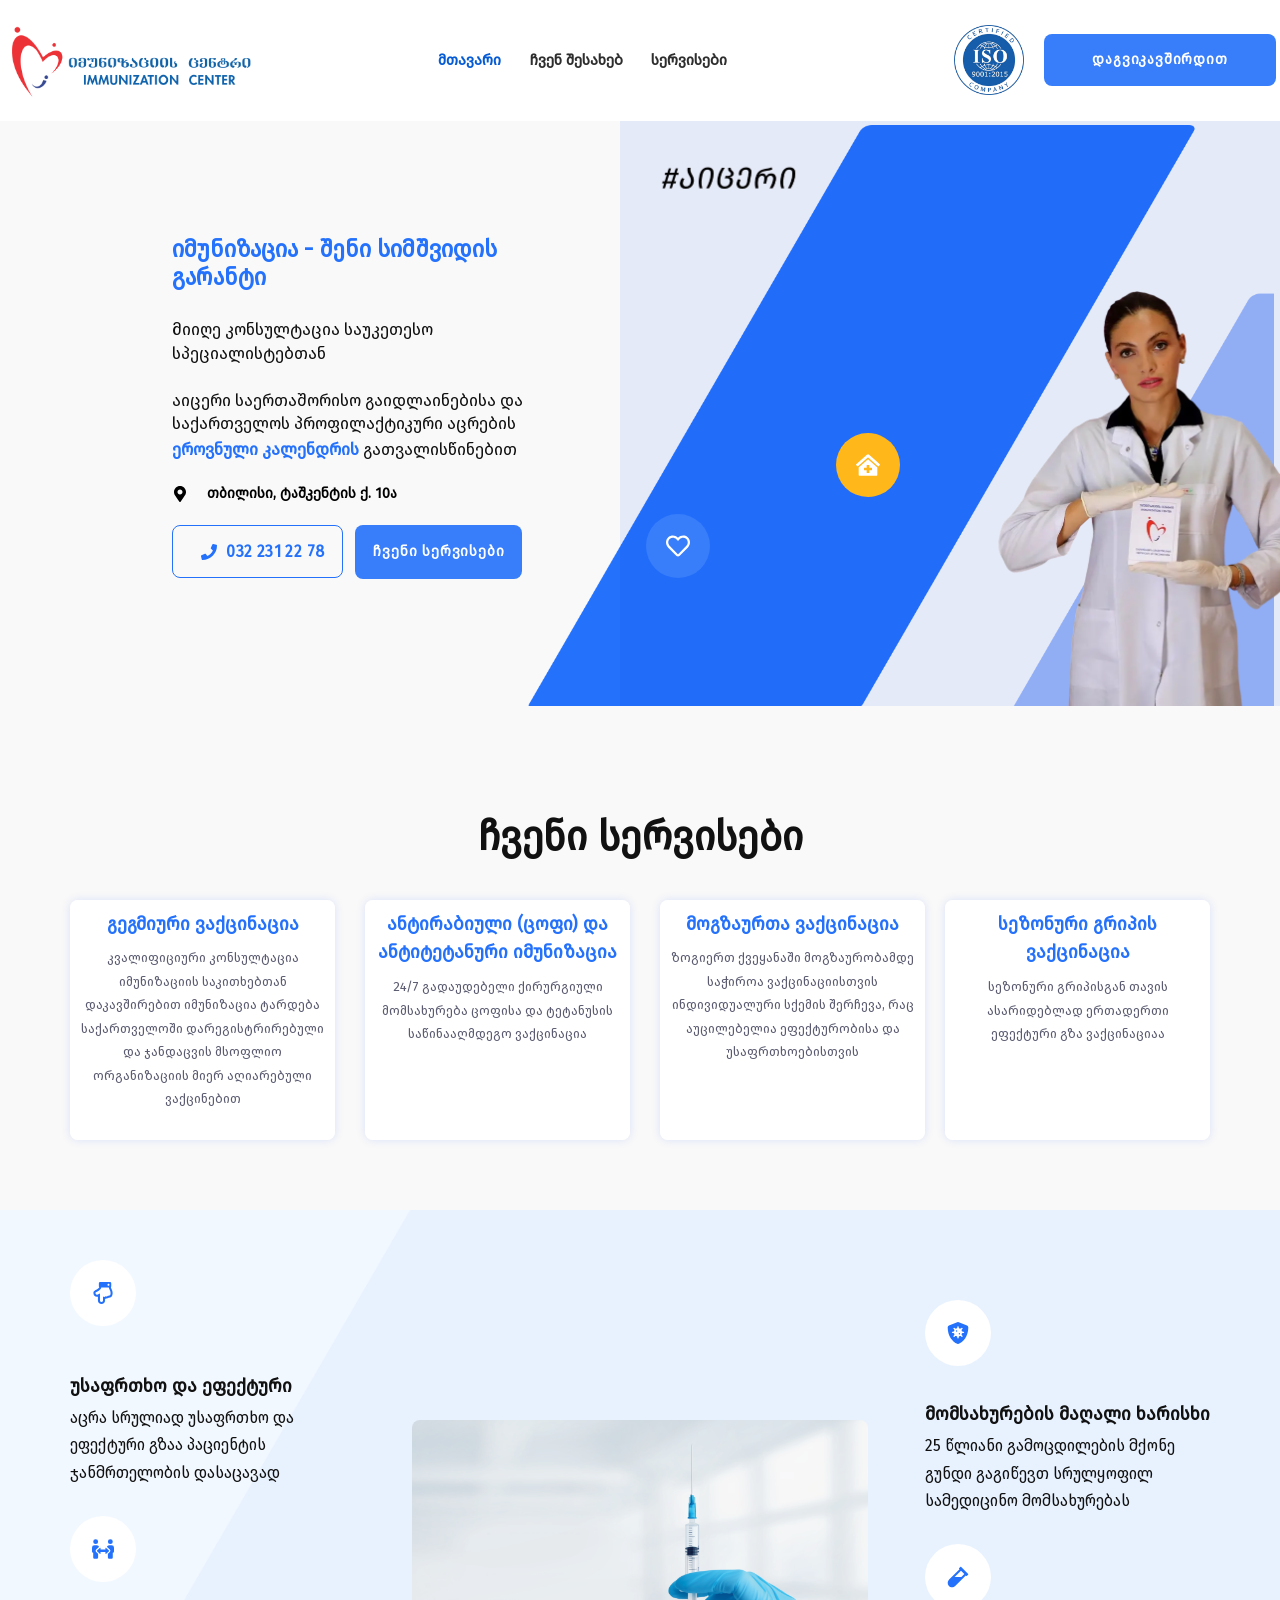
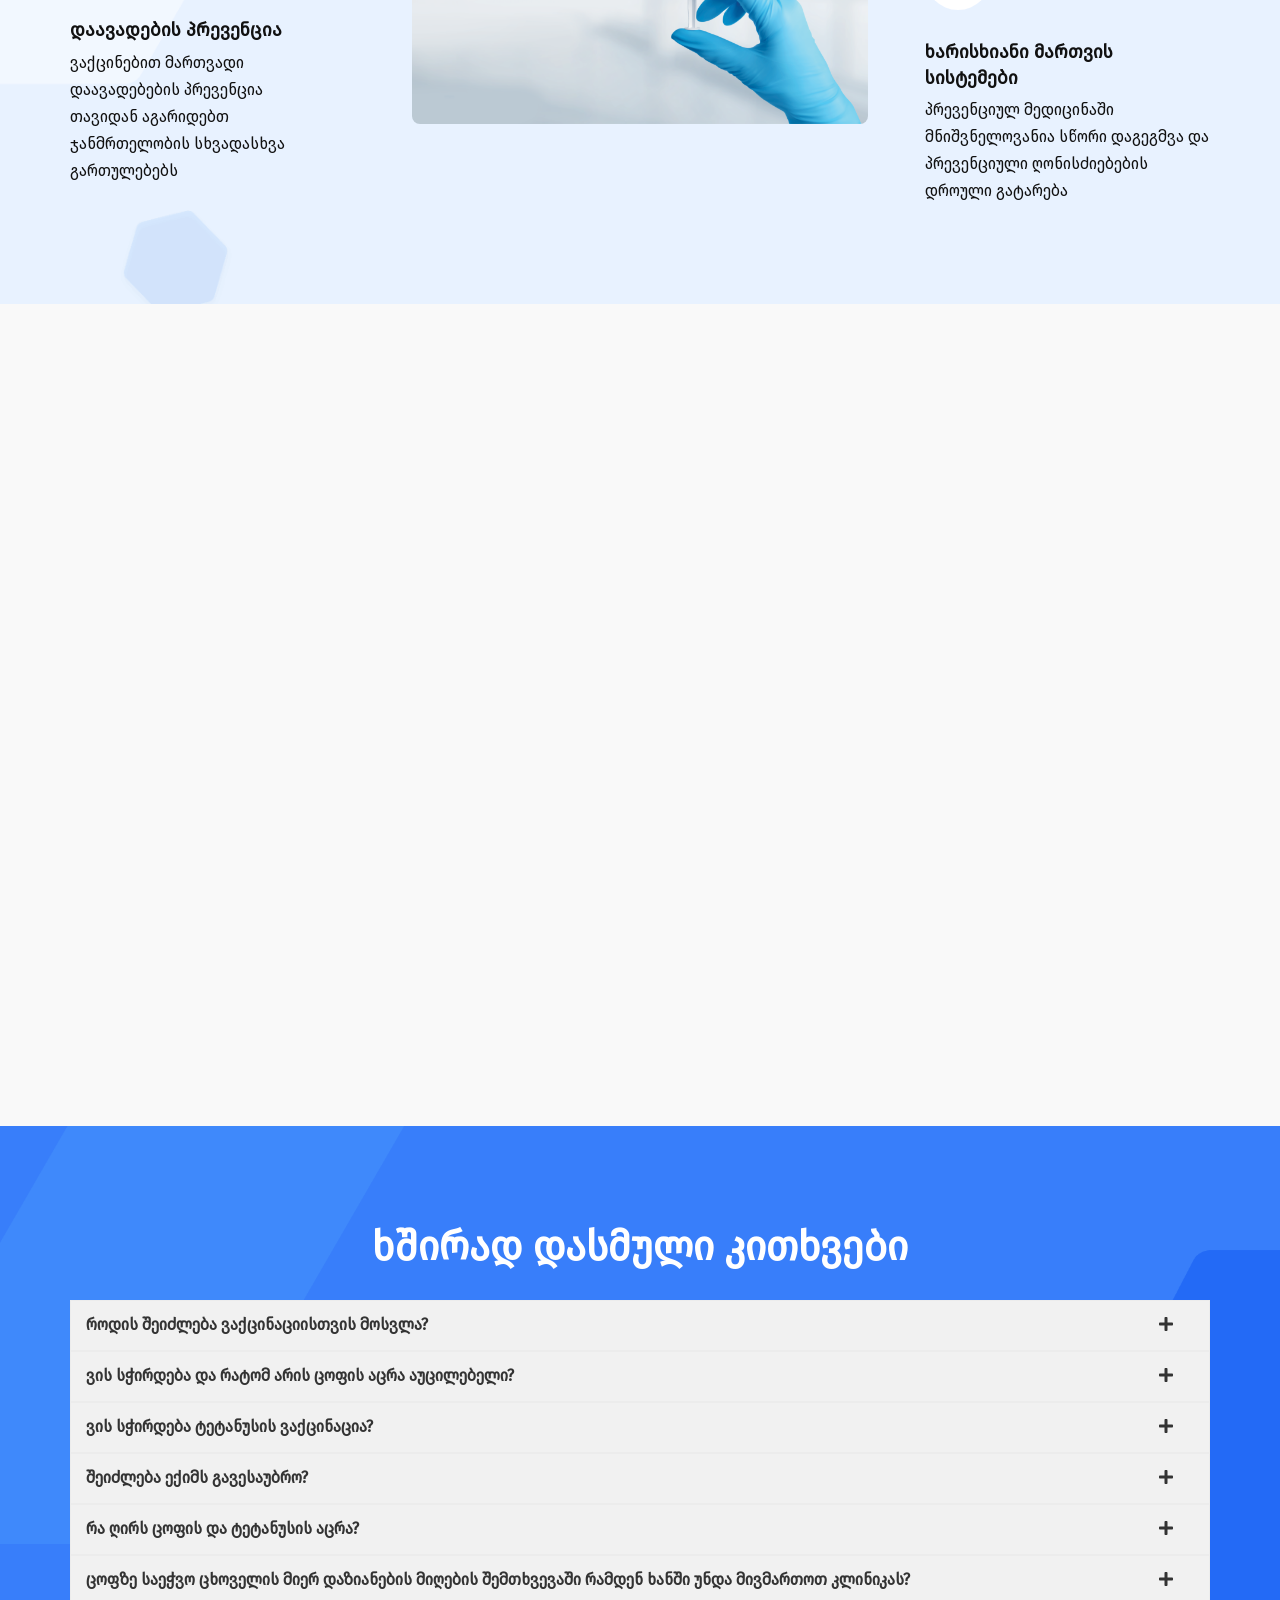
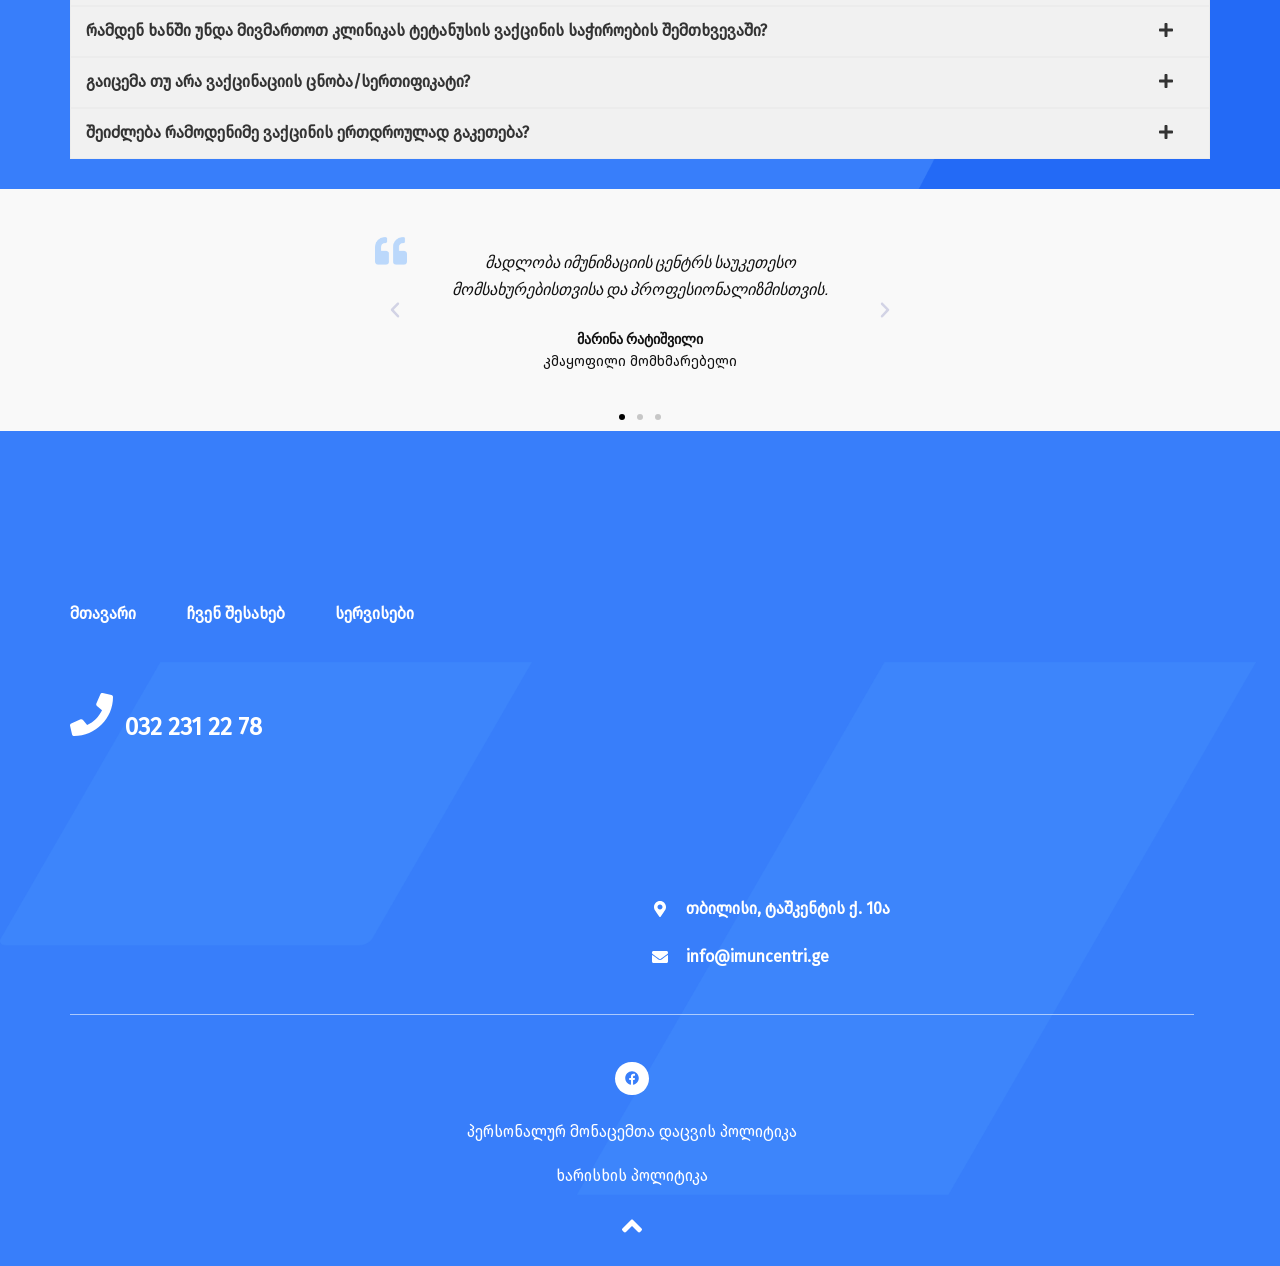
==== commit d2f74f4a: "Contact page: fix inherited data errors, add a title, reorder the page Data errors, all inherited fr" ====
--- a/index.html
+++ b/index.html
@@ -84,7 +84,7 @@
 <link rel="icon" href="wp-content/uploads/2024/05/logo-e1741616847958.png" sizes="192x192" />
 <link rel="apple-touch-icon" href="wp-content/uploads/2024/05/logo-e1741616847958.png" />
 <meta name="msapplication-TileImage" content="wp-content/uploads/2024/05/logo-e1741616847958.png" />
-	<meta name="viewport" content="width=device-width, initial-scale=1.0, viewport-fit=cover" /></head>
+	<meta name="viewport" content="width=device-width, initial-scale=1.0, viewport-fit=cover" /><link rel="stylesheet" href="assets/site.css"><script src="assets/site.js" defer></script></head>
 <body class="home wp-singular page-template page-template-elementor_canvas page page-id-55 wp-custom-logo wp-embed-responsive wp-theme-twentytwentyfour ehf-header ehf-footer ehf-template-twentytwentyfour ehf-stylesheet-twentytwentyfour elementor-default elementor-template-canvas elementor-kit-98 elementor-page elementor-page-55">
 			<header id="masthead" itemscope="itemscope" itemtype="https://schema.org/WPHeader">
 			<p class="main-title bhf-hidden" itemprop="headline"><a href="index.html" title="იმუნიზაციის ცენტრი" rel="home">იმუნიზაციის ცენტრი</a></p>
@@ -121,7 +121,7 @@
 											</a>
 									</li>
 								<li class="elementor-icon-list-item elementor-inline-item">
-											<a href="tel:032%20231%2022%2078">
+											<a href="tel:+995322312278">
 
 												<span class="elementor-icon-list-icon">
 							<svg aria-hidden="true" class="e-font-icon-svg e-fas-phone" viewBox="0 0 512 512" xmlns="http://www.w3.org/2000/svg"><path d="M493.4 24.6l-104-24c-11.3-2.6-22.9 3.3-27.5 13.9l-48 112c-4.2 9.8-1.4 21.3 6.9 28l60.6 49.6c-36 76.7-98.9 140.5-177.2 177.2l-49.6-60.6c-6.8-8.3-18.2-11.1-28-6.9l-112 48C3.9 366.5-2 378.1.6 389.4l24 104C27.1 504.2 36.7 512 48 512c256.1 0 464-207.5 464-464 0-11.2-7.7-20.9-18.6-23.4z"></path></svg>						</span>
@@ -261,7 +261,7 @@
 				<div class="elementor-element elementor-element-7d6b69cf elementor-widget__width-auto elementor-align-justify elementor-mobile-align-justify elementor-widget-mobile__width-inherit elementor-widget elementor-widget-button" data-id="7d6b69cf" data-element_type="widget" data-widget_type="button.default">
 				<div class="elementor-widget-container">
 					<div class="elementor-button-wrapper">
-			<a class="elementor-button elementor-button-link elementor-size-md elementor-animation-shrink" href="tel:032%20231%2022%2078">
+			<a class="elementor-button elementor-button-link elementor-size-md elementor-animation-shrink" href="tel:+995322312278">
 						<span class="elementor-button-content-wrapper">
 						<span class="elementor-button-icon elementor-align-icon-left">
 				<svg aria-hidden="true" class="e-font-icon-svg e-fas-phone" viewBox="0 0 512 512" xmlns="http://www.w3.org/2000/svg"><path d="M493.4 24.6l-104-24c-11.3-2.6-22.9 3.3-27.5 13.9l-48 112c-4.2 9.8-1.4 21.3 6.9 28l60.6 49.6c-36 76.7-98.9 140.5-177.2 177.2l-49.6-60.6c-6.8-8.3-18.2-11.1-28-6.9l-112 48C3.9 366.5-2 378.1.6 389.4l24 104C27.1 504.2 36.7 512 48 512c256.1 0 464-207.5 464-464 0-11.2-7.7-20.9-18.6-23.4z"></path></svg>			</span>
@@ -1245,7 +1245,7 @@
 				<div class="elementor-widget-container">
 					<ul class="elementor-icon-list-items elementor-inline-items">
 							<li class="elementor-icon-list-item elementor-inline-item">
-											<a href="mailto:centerimun@gmail.com">
+											<a href="mailto:info@imuncentri.ge">
 
 												<span class="elementor-icon-list-icon">
 							<svg aria-hidden="true" class="e-font-icon-svg e-fas-envelope" viewBox="0 0 512 512" xmlns="http://www.w3.org/2000/svg"><path d="M502.3 190.8c3.9-3.1 9.7-.2 9.7 4.7V400c0 26.5-21.5 48-48 48H48c-26.5 0-48-21.5-48-48V195.6c0-5 5.7-7.8 9.7-4.7 22.4 17.4 52.1 39.5 154.1 113.6 21.1 15.4 56.7 47.8 92.2 47.6 35.7.3 72-32.8 92.3-47.6 102-74.1 131.6-96.3 154-113.7zM256 320c23.2.4 56.6-29.2 73.4-41.4 132.7-96.3 142.8-104.7 173.4-128.7 5.8-4.5 9.2-11.5 9.2-18.9v-19c0-26.5-21.5-48-48-48H48C21.5 64 0 85.5 0 112v19c0 7.4 3.4 14.3 9.2 18.9 30.6 23.9 40.7 32.4 173.4 128.7 16.8 12.2 50.2 41.8 73.4 41.4z"></path></svg>						</span>
--- a/assets/site.css
+++ b/assets/site.css
@@ -0,0 +1,87 @@
+/* Site-level fixes layered on top of the Elementor output.
+   Kept in one file so the mirrored theme/plugin CSS stays untouched. */
+
+/* Elementor's populated wrap overflows the viewport by a few pixels and puts a
+   horizontal scrollbar on every page.
+
+   `clip` rather than `hidden`, and only on the root: `overflow-x: hidden` on
+   html *and* body turns body into a scroll container and stops the page
+   scrolling at all. `clip` trims the overflow without creating one. */
+html {
+  overflow-x: clip;
+}
+
+/* ---------------------------------------------------------------- contact */
+
+/* The map opened the page at full viewport height and pushed every piece of
+   contact information below the fold. It now sits under the form at a size
+   that still shows the surrounding streets. */
+.ic-map .elementor-custom-embed,
+.ic-map iframe {
+  height: 420px !important;
+  min-height: 0 !important;
+}
+
+@media (max-width: 767px) {
+  .ic-map .elementor-custom-embed,
+  .ic-map iframe {
+    height: 300px !important;
+  }
+}
+
+/* Page title */
+.ic-page-title {
+  margin: 0 0 8px;
+  font-size: clamp(2rem, 4vw, 3rem);
+  line-height: 1.15;
+  color: #1a1a1a;
+}
+
+.ic-page-title + .ic-page-lead {
+  margin: 0;
+  color: #5a5a5a;
+  font-size: 1.05rem;
+  line-height: 1.6;
+}
+
+/* Contact rows: make the whole row read as one tappable line */
+.ic-contact-list .elementor-icon-list-item > a {
+  border-radius: 8px;
+  padding: 2px 6px;
+  margin-left: -6px;
+  transition: background-color .15s ease;
+}
+
+.ic-contact-list .elementor-icon-list-item > a:hover,
+.ic-contact-list .elementor-icon-list-item > a:focus-visible {
+  background-color: rgba(37, 99, 235, .08);
+}
+
+.ic-contact-list .elementor-icon-list-item > a:focus-visible {
+  outline: 2px solid #2563eb;
+  outline-offset: 2px;
+}
+
+/* A row that is plain information rather than a link should not look clickable */
+.ic-contact-list .ic-static > span {
+  cursor: default;
+}
+
+/* ------------------------------------------------------------------- form */
+
+/* Mark the fields that must be filled in */
+.elementor-field-group > label .ic-req {
+  color: #d21c1c;
+  margin-left: 2px;
+}
+
+.ic-form-note {
+  margin: 14px 0 0;
+  font-size: .875rem;
+  line-height: 1.5;
+  color: #5a5a5a;
+}
+
+.ic-form-note a {
+  color: #2563eb;
+}
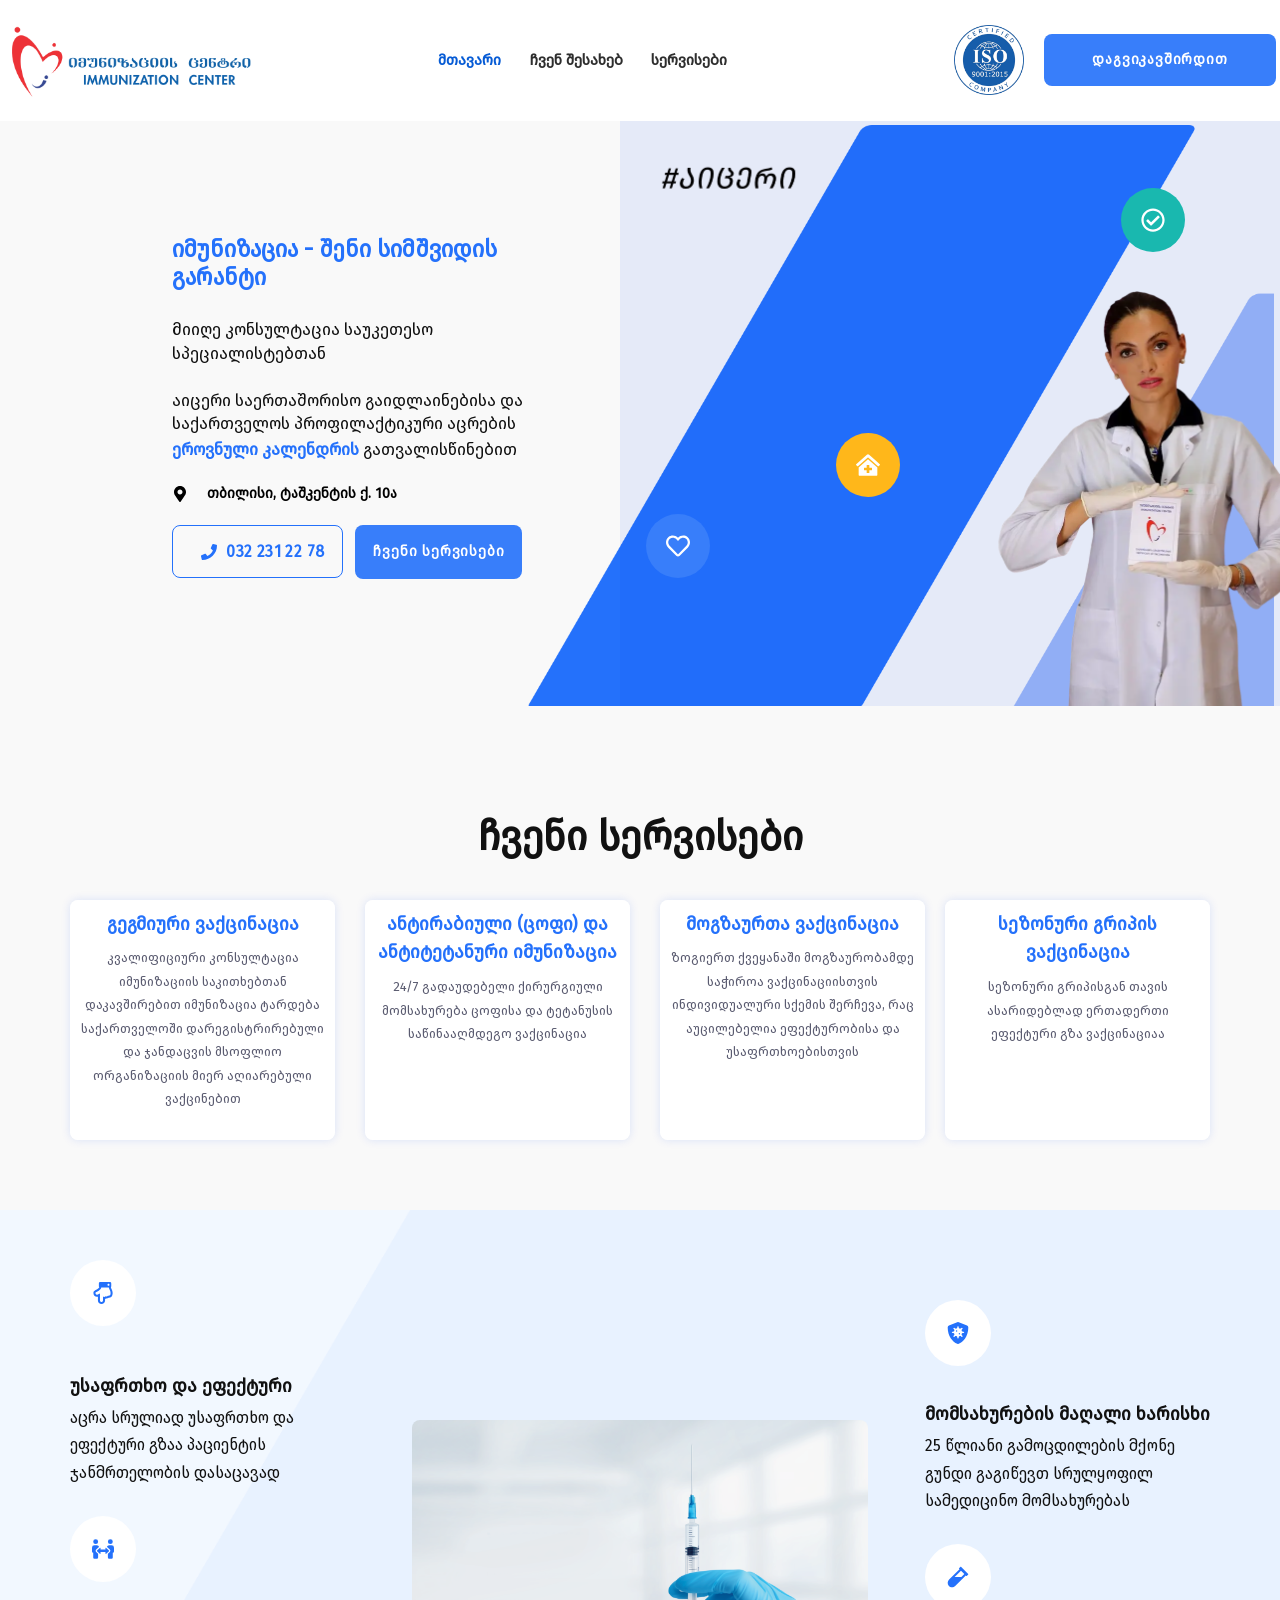
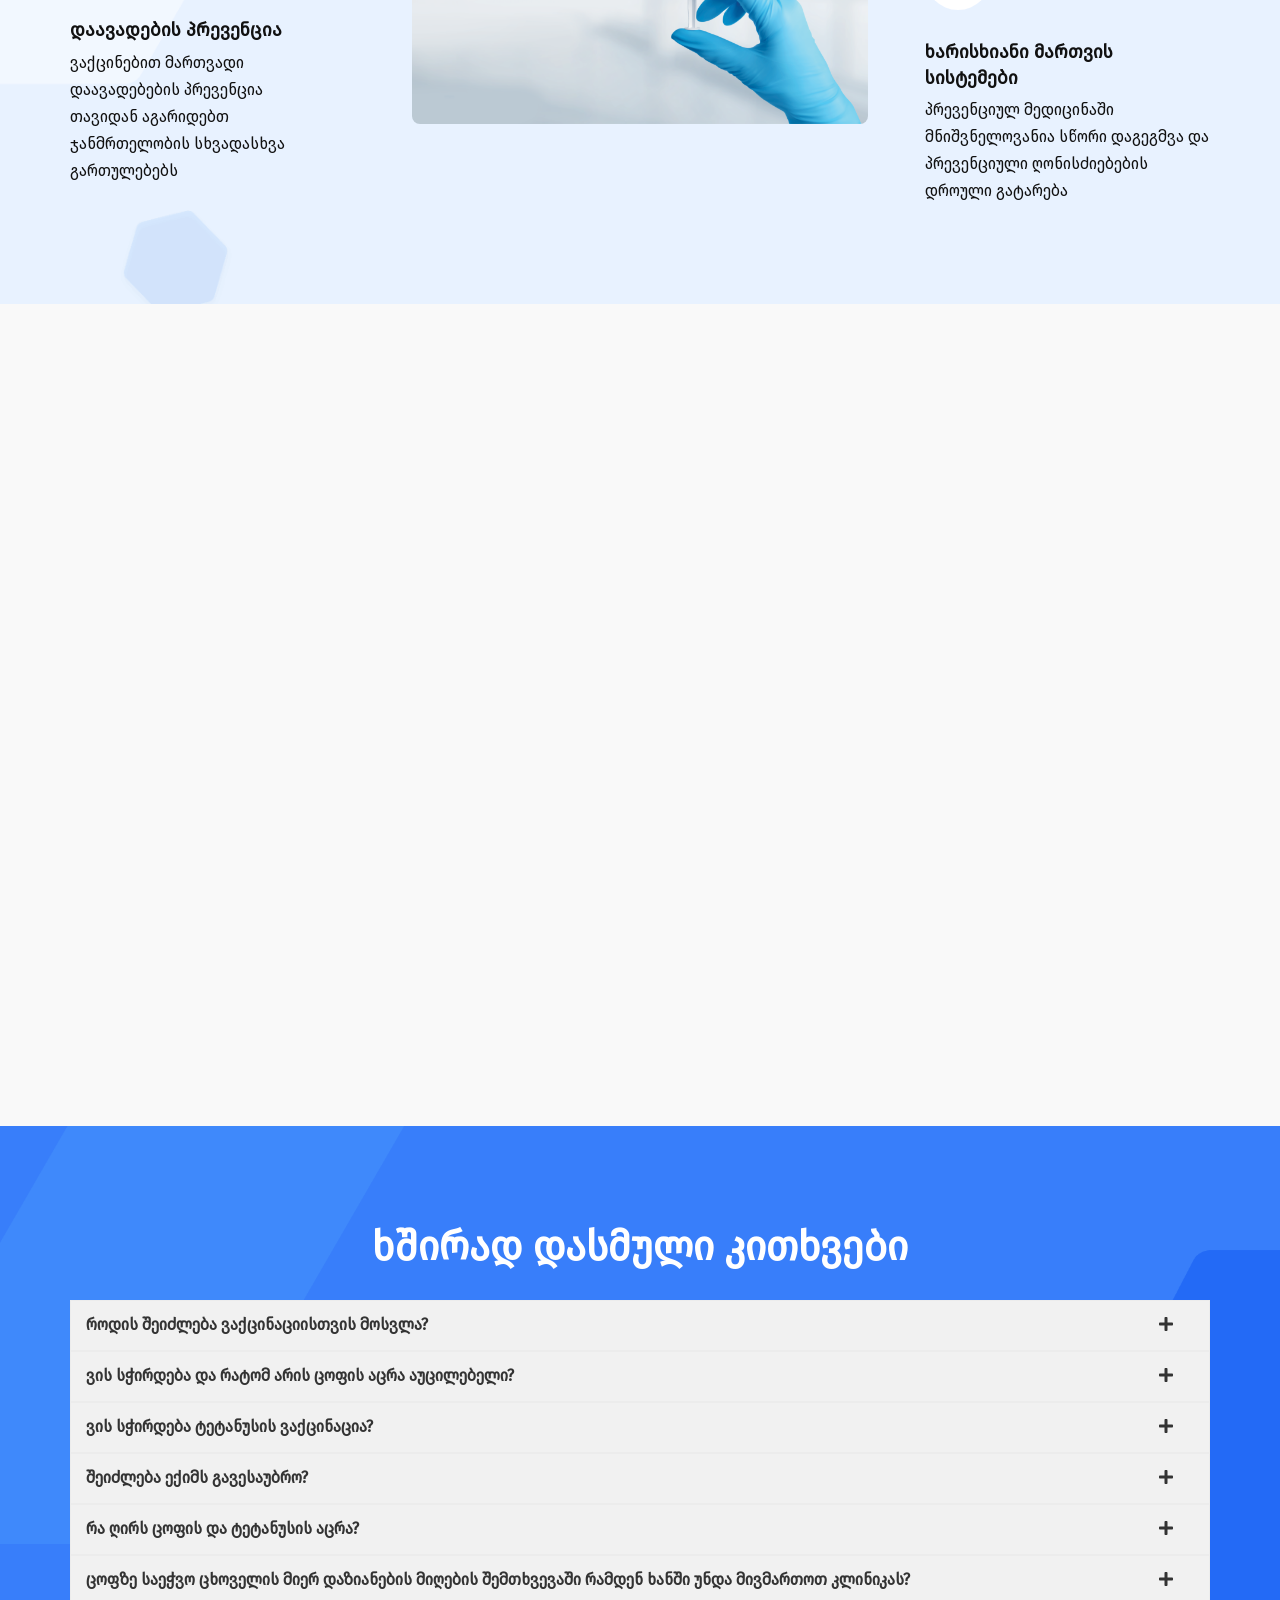
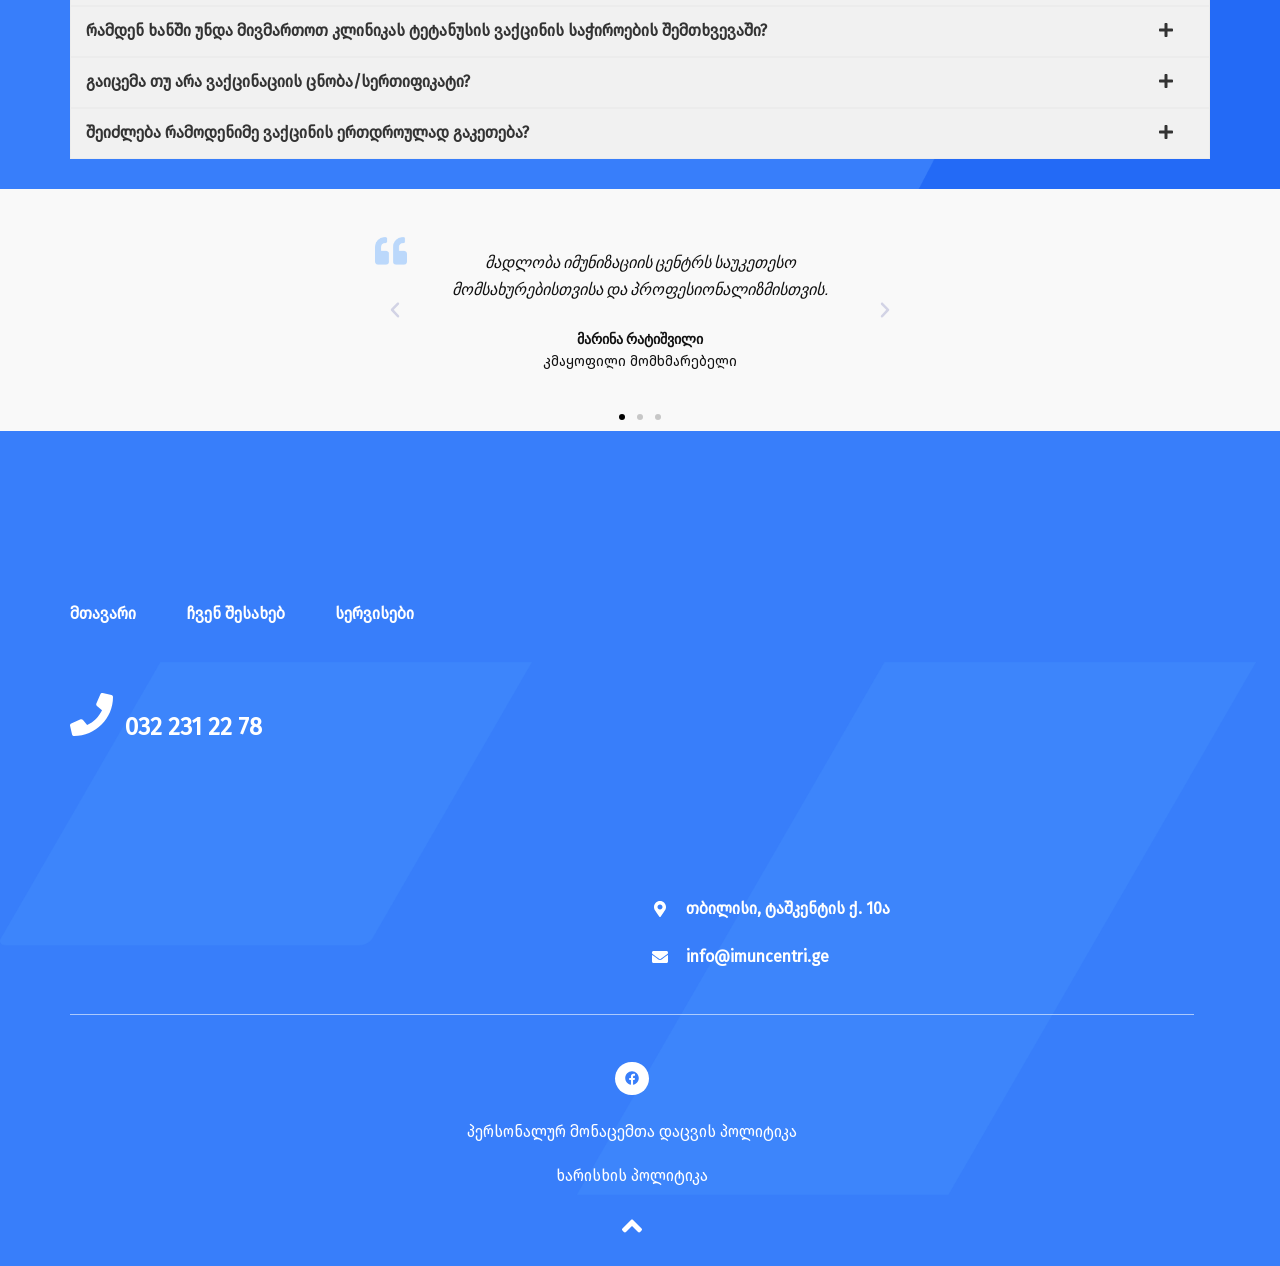
==== commit 08b68cbb: "Accessibility pass over all four pages Audited each page in the browser first; every fix below is fo" ====
--- a/index.html
+++ b/index.html
@@ -1,5 +1,5 @@
 <!DOCTYPE html>
-<html lang="en-US">
+<html lang="ka">
 <head>
 	<meta charset="UTF-8">
 			<title>იმუნიზაციის ცენტრი</title>
@@ -85,7 +85,7 @@
 <link rel="apple-touch-icon" href="wp-content/uploads/2024/05/logo-e1741616847958.png" />
 <meta name="msapplication-TileImage" content="wp-content/uploads/2024/05/logo-e1741616847958.png" />
 	<meta name="viewport" content="width=device-width, initial-scale=1.0, viewport-fit=cover" /><link rel="stylesheet" href="assets/site.css"><script src="assets/site.js" defer></script></head>
-<body class="home wp-singular page-template page-template-elementor_canvas page page-id-55 wp-custom-logo wp-embed-responsive wp-theme-twentytwentyfour ehf-header ehf-footer ehf-template-twentytwentyfour ehf-stylesheet-twentytwentyfour elementor-default elementor-template-canvas elementor-kit-98 elementor-page elementor-page-55">
+<body class="home wp-singular page-template page-template-elementor_canvas page page-id-55 wp-custom-logo wp-embed-responsive wp-theme-twentytwentyfour ehf-header ehf-footer ehf-template-twentytwentyfour ehf-stylesheet-twentytwentyfour elementor-default elementor-template-canvas elementor-kit-98 elementor-page elementor-page-55"><a class="ic-skip-link" href="#ic-main">მთავარ შიგთავსზე გადასვლა</a>
 			<header id="masthead" itemscope="itemscope" itemtype="https://schema.org/WPHeader">
 			<p class="main-title bhf-hidden" itemprop="headline"><a href="index.html" title="იმუნიზაციის ცენტრი" rel="home">იმუნიზაციის ცენტრი</a></p>
 					<div data-elementor-type="wp-post" data-elementor-id="348" class="elementor elementor-348" data-elementor-post-type="elementor-hf">
@@ -98,7 +98,7 @@
 			<style>/*! elementor - v3.21.0 - 08-05-2024 */
 .elementor-widget-social-icons.elementor-grid-0 .elementor-widget-container,.elementor-widget-social-icons.elementor-grid-mobile-0 .elementor-widget-container,.elementor-widget-social-icons.elementor-grid-tablet-0 .elementor-widget-container{line-height:1;font-size:0}.elementor-widget-social-icons:not(.elementor-grid-0):not(.elementor-grid-tablet-0):not(.elementor-grid-mobile-0) .elementor-grid{display:inline-grid}.elementor-widget-social-icons .elementor-grid{grid-column-gap:var(--grid-column-gap,5px);grid-row-gap:var(--grid-row-gap,5px);grid-template-columns:var(--grid-template-columns);justify-content:var(--justify-content,center);justify-items:var(--justify-content,center)}.elementor-icon.elementor-social-icon{font-size:var(--icon-size,25px);line-height:var(--icon-size,25px);width:calc(var(--icon-size, 25px) + 2 * var(--icon-padding, .5em));height:calc(var(--icon-size, 25px) + 2 * var(--icon-padding, .5em))}.elementor-social-icon{--e-social-icon-icon-color:#fff;display:inline-flex;background-color:#69727d;align-items:center;justify-content:center;text-align:center;cursor:pointer}.elementor-social-icon i{color:var(--e-social-icon-icon-color)}.elementor-social-icon svg{fill:var(--e-social-icon-icon-color)}.elementor-social-icon:last-child{margin:0}.elementor-social-icon:hover{opacity:.9;color:#fff}.elementor-social-icon-android{background-color:#a4c639}.elementor-social-icon-apple{background-color:#999}.elementor-social-icon-behance{background-color:#1769ff}.elementor-social-icon-bitbucket{background-color:#205081}.elementor-social-icon-codepen{background-color:#000}.elementor-social-icon-delicious{background-color:#39f}.elementor-social-icon-deviantart{background-color:#05cc47}.elementor-social-icon-digg{background-color:#005be2}.elementor-social-icon-dribbble{background-color:#ea4c89}.elementor-social-icon-elementor{background-color:#d30c5c}.elementor-social-icon-envelope{background-color:#ea4335}.elementor-social-icon-facebook,.elementor-social-icon-facebook-f{background-color:#3b5998}.elementor-social-icon-flickr{background-color:#0063dc}.elementor-social-icon-foursquare{background-color:#2d5be3}.elementor-social-icon-free-code-camp,.elementor-social-icon-freecodecamp{background-color:#006400}.elementor-social-icon-github{background-color:#333}.elementor-social-icon-gitlab{background-color:#e24329}.elementor-social-icon-globe{background-color:#69727d}.elementor-social-icon-google-plus,.elementor-social-icon-google-plus-g{background-color:#dd4b39}.elementor-social-icon-houzz{background-color:#7ac142}.elementor-social-icon-instagram{background-color:#262626}.elementor-social-icon-jsfiddle{background-color:#487aa2}.elementor-social-icon-link{background-color:#818a91}.elementor-social-icon-linkedin,.elementor-social-icon-linkedin-in{background-color:#0077b5}.elementor-social-icon-medium{background-color:#00ab6b}.elementor-social-icon-meetup{background-color:#ec1c40}.elementor-social-icon-mixcloud{background-color:#273a4b}.elementor-social-icon-odnoklassniki{background-color:#f4731c}.elementor-social-icon-pinterest{background-color:#bd081c}.elementor-social-icon-product-hunt{background-color:#da552f}.elementor-social-icon-reddit{background-color:#ff4500}.elementor-social-icon-rss{background-color:#f26522}.elementor-social-icon-shopping-cart{background-color:#4caf50}.elementor-social-icon-skype{background-color:#00aff0}.elementor-social-icon-slideshare{background-color:#0077b5}.elementor-social-icon-snapchat{background-color:#fffc00}.elementor-social-icon-soundcloud{background-color:#f80}.elementor-social-icon-spotify{background-color:#2ebd59}.elementor-social-icon-stack-overflow{background-color:#fe7a15}.elementor-social-icon-steam{background-color:#00adee}.elementor-social-icon-stumbleupon{background-color:#eb4924}.elementor-social-icon-telegram{background-color:#2ca5e0}.elementor-social-icon-threads{background-color:#000}.elementor-social-icon-thumb-tack{background-color:#1aa1d8}.elementor-social-icon-tripadvisor{background-color:#589442}.elementor-social-icon-tumblr{background-color:#35465c}.elementor-social-icon-twitch{background-color:#6441a5}.elementor-social-icon-twitter{background-color:#1da1f2}.elementor-social-icon-viber{background-color:#665cac}.elementor-social-icon-vimeo{background-color:#1ab7ea}.elementor-social-icon-vk{background-color:#45668e}.elementor-social-icon-weibo{background-color:#dd2430}.elementor-social-icon-weixin{background-color:#31a918}.elementor-social-icon-whatsapp{background-color:#25d366}.elementor-social-icon-wordpress{background-color:#21759b}.elementor-social-icon-x-twitter{background-color:#000}.elementor-social-icon-xing{background-color:#026466}.elementor-social-icon-yelp{background-color:#af0606}.elementor-social-icon-youtube{background-color:#cd201f}.elementor-social-icon-500px{background-color:#0099e5}.elementor-shape-rounded .elementor-icon.elementor-social-icon{border-radius:10%}.elementor-shape-circle .elementor-icon.elementor-social-icon{border-radius:50%}</style>		<div class="elementor-social-icons-wrapper elementor-grid">
 							<span class="elementor-grid-item">
-					<a class="elementor-icon elementor-social-icon elementor-social-icon-facebook elementor-animation-grow elementor-repeater-item-44527fb" href="https://www.facebook.com/p/%E1%83%9E%E1%83%A0%E1%83%94%E1%83%95%E1%83%94%E1%83%9C%E1%83%AA%E1%83%98%E1%83%A3%E1%83%9A%E1%83%98-%E1%83%9B%E1%83%94%E1%83%93%E1%83%98%E1%83%AA%E1%83%98%E1%83%9C%E1%83%98%E1%83%A1%E1%83%90-%E1%83%93%E1%83%90-%E1%83%98%E1%83%9B%E1%83%A3%E1%83%9C%E1%83%98%E1%83%96%E1%83%90%E1%83%AA%E1%83%98%E1%83%98%E1%83%A1-%E1%83%AA%E1%83%94%E1%83%9C%E1%83%A2%E1%83%A0%E1%83%98-100063568840567/" target="_blank">
+					<a class="elementor-icon elementor-social-icon elementor-social-icon-facebook elementor-animation-grow elementor-repeater-item-44527fb" aria-label="Facebook" rel="noopener" href="https://www.facebook.com/p/%E1%83%9E%E1%83%A0%E1%83%94%E1%83%95%E1%83%94%E1%83%9C%E1%83%AA%E1%83%98%E1%83%A3%E1%83%9A%E1%83%98-%E1%83%9B%E1%83%94%E1%83%93%E1%83%98%E1%83%AA%E1%83%98%E1%83%9C%E1%83%98%E1%83%A1%E1%83%90-%E1%83%93%E1%83%90-%E1%83%98%E1%83%9B%E1%83%A3%E1%83%9C%E1%83%98%E1%83%96%E1%83%90%E1%83%AA%E1%83%98%E1%83%98%E1%83%A1-%E1%83%AA%E1%83%94%E1%83%9C%E1%83%A2%E1%83%A0%E1%83%98-100063568840567/" target="_blank">
 						<span class="elementor-screen-only">Facebook</span>
 						<svg class="e-font-icon-svg e-fab-facebook" viewBox="0 0 512 512" xmlns="http://www.w3.org/2000/svg"><path d="M504 256C504 119 393 8 256 8S8 119 8 256c0 123.78 90.69 226.38 209.25 245V327.69h-63V256h63v-54.64c0-62.15 37-96.48 93.67-96.48 27.14 0 55.52 4.84 55.52 4.84v61h-31.28c-30.8 0-40.41 19.12-40.41 38.73V256h68.78l-11 71.69h-57.78V501C413.31 482.38 504 379.78 504 256z"></path></svg>					</a>
 				</span>
@@ -144,7 +144,7 @@
 				<div class="elementor-widget-container">
 			<style>/*! elementor - v3.21.0 - 08-05-2024 */
 .elementor-widget-image{text-align:center}.elementor-widget-image a{display:inline-block}.elementor-widget-image a img[src$=".svg"]{width:48px}.elementor-widget-image img{vertical-align:middle;display:inline-block}</style>						<a href="index.html">
-			<img width="790" height="244" src="wp-content/uploads/2024/05/logo-e1741616847958.png" class="attachment-full size-full wp-image-789" alt="" srcset="wp-content/uploads/2024/05/logo-e1741616847958.png 790w, wp-content/uploads/2024/05/logo-e1741616847958-300x93.png 300w, wp-content/uploads/2024/05/logo-e1741616847958-768x237.png 768w" sizes="(max-width: 790px) 100vw, 790px" />				</a>
+			<img width="790" height="244" src="wp-content/uploads/2024/05/logo-e1741616847958.png" class="attachment-full size-full wp-image-789" alt="იმუნიზაციის ცენტრი" srcset="wp-content/uploads/2024/05/logo-e1741616847958.png 790w, wp-content/uploads/2024/05/logo-e1741616847958-300x93.png 300w, wp-content/uploads/2024/05/logo-e1741616847958-768x237.png 768w" sizes="(max-width: 790px) 100vw, 790px" />				</a>
 									</div>
 				</div>
 					</div>
@@ -176,8 +176,8 @@
 			<div class="elementor-widget-wrap elementor-element-populated">
 						<div class="elementor-element elementor-element-54d571f elementor-widget__width-auto elementor-hidden-tablet elementor-hidden-mobile elementor-widget elementor-widget-image" data-id="54d571f" data-element_type="widget" data-widget_type="image.default">
 				<div class="elementor-widget-container">
-														<a href="wp-content/uploads/2025/03/ISO.pdf" target="_blank">
-							<img width="500" height="500" src="wp-content/uploads/2024/05/ISO_LOGO-removebg-preview.png" class="attachment-full size-full wp-image-1104" alt="" srcset="wp-content/uploads/2024/05/ISO_LOGO-removebg-preview.png 500w, wp-content/uploads/2024/05/ISO_LOGO-removebg-preview-300x300.png 300w, wp-content/uploads/2024/05/ISO_LOGO-removebg-preview-150x150.png 150w" sizes="(max-width: 500px) 100vw, 500px" />								</a>
+														<a href="wp-content/uploads/2025/03/ISO.pdf" target="_blank" rel="noopener" aria-label="ISO 9001:2015 სერტიფიკატი (PDF)">
+							<img width="500" height="500" src="wp-content/uploads/2024/05/ISO_LOGO-removebg-preview.png" class="attachment-full size-full wp-image-1104" alt="ISO 9001:2015 სერტიფიცირებული კომპანია" srcset="wp-content/uploads/2024/05/ISO_LOGO-removebg-preview.png 500w, wp-content/uploads/2024/05/ISO_LOGO-removebg-preview-300x300.png 300w, wp-content/uploads/2024/05/ISO_LOGO-removebg-preview-150x150.png 150w" sizes="(max-width: 500px) 100vw, 500px" />								</a>
 													</div>
 				</div>
 				<div class="elementor-element elementor-element-f8292c9 elementor-widget__width-auto elementor-hidden-tablet elementor-hidden-phone elementor-widget elementor-widget-button" data-id="f8292c9" data-element_type="widget" data-settings="{&quot;_animation&quot;:&quot;none&quot;}" data-widget_type="button.default">
@@ -216,7 +216,7 @@
 				</div>
 				</header>
 
-			<div data-elementor-type="wp-page" data-elementor-id="55" class="elementor elementor-55" data-elementor-post-type="page">
+			<div id="ic-main" tabindex="-1"></div><div data-elementor-type="wp-page" data-elementor-id="55" class="elementor elementor-55" data-elementor-post-type="page">
 						<section class="elementor-section elementor-top-section elementor-element elementor-element-47481d83 elementor-section-full_width elementor-section-height-min-height animated-fast elementor-section-height-default elementor-section-items-middle elementor-invisible" data-id="47481d83" data-element_type="section" data-settings="{&quot;background_background&quot;:&quot;classic&quot;,&quot;animation&quot;:&quot;slideInRight&quot;}">
 							<div class="elementor-background-overlay"></div>
 							<div class="elementor-container elementor-column-gap-no">
@@ -237,7 +237,7 @@
 						<div class="elementor-element elementor-element-23234a47 elementor-widget elementor-widget-heading" data-id="23234a47" data-element_type="widget" data-widget_type="heading.default">
 				<div class="elementor-widget-container">
 			<style>/*! elementor - v3.21.0 - 08-05-2024 */
-.elementor-heading-title{padding:0;margin:0;line-height:1}.elementor-widget-heading .elementor-heading-title[class*=elementor-size-]>a{color:inherit;font-size:inherit;line-height:inherit}.elementor-widget-heading .elementor-heading-title.elementor-size-small{font-size:15px}.elementor-widget-heading .elementor-heading-title.elementor-size-medium{font-size:19px}.elementor-widget-heading .elementor-heading-title.elementor-size-large{font-size:29px}.elementor-widget-heading .elementor-heading-title.elementor-size-xl{font-size:39px}.elementor-widget-heading .elementor-heading-title.elementor-size-xxl{font-size:59px}</style><h4 class="elementor-heading-title elementor-size-default">იმუნიზაცია - შენი სიმშვიდის გარანტი</h4>		</div>
+.elementor-heading-title{padding:0;margin:0;line-height:1}.elementor-widget-heading .elementor-heading-title[class*=elementor-size-]>a{color:inherit;font-size:inherit;line-height:inherit}.elementor-widget-heading .elementor-heading-title.elementor-size-small{font-size:15px}.elementor-widget-heading .elementor-heading-title.elementor-size-medium{font-size:19px}.elementor-widget-heading .elementor-heading-title.elementor-size-large{font-size:29px}.elementor-widget-heading .elementor-heading-title.elementor-size-xl{font-size:39px}.elementor-widget-heading .elementor-heading-title.elementor-size-xxl{font-size:59px}</style><h1 class="elementor-heading-title elementor-size-default ic-hero-title">იმუნიზაცია - შენი სიმშვიდის გარანტი</h1>		</div>
 				</div>
 				<div class="elementor-element elementor-element-df2ef07 elementor-widget elementor-widget-text-editor" data-id="df2ef07" data-element_type="widget" data-widget_type="text-editor.default">
 				<div class="elementor-widget-container">
@@ -1271,7 +1271,7 @@
 				<div class="elementor-widget-container">
 					<div class="elementor-social-icons-wrapper elementor-grid">
 							<span class="elementor-grid-item">
-					<a class="elementor-icon elementor-social-icon elementor-social-icon-facebook elementor-animation-grow elementor-repeater-item-44527fb" href="https://www.facebook.com/p/%E1%83%9E%E1%83%A0%E1%83%94%E1%83%95%E1%83%94%E1%83%9C%E1%83%AA%E1%83%98%E1%83%A3%E1%83%9A%E1%83%98-%E1%83%9B%E1%83%94%E1%83%93%E1%83%98%E1%83%AA%E1%83%98%E1%83%9C%E1%83%98%E1%83%A1%E1%83%90-%E1%83%93%E1%83%90-%E1%83%98%E1%83%9B%E1%83%A3%E1%83%9C%E1%83%98%E1%83%96%E1%83%90%E1%83%AA%E1%83%98%E1%83%98%E1%83%A1-%E1%83%AA%E1%83%94%E1%83%9C%E1%83%A2%E1%83%A0%E1%83%98-100063568840567/" target="_blank">
+					<a class="elementor-icon elementor-social-icon elementor-social-icon-facebook elementor-animation-grow elementor-repeater-item-44527fb" aria-label="Facebook" rel="noopener" href="https://www.facebook.com/p/%E1%83%9E%E1%83%A0%E1%83%94%E1%83%95%E1%83%94%E1%83%9C%E1%83%AA%E1%83%98%E1%83%A3%E1%83%9A%E1%83%98-%E1%83%9B%E1%83%94%E1%83%93%E1%83%98%E1%83%AA%E1%83%98%E1%83%9C%E1%83%98%E1%83%A1%E1%83%90-%E1%83%93%E1%83%90-%E1%83%98%E1%83%9B%E1%83%A3%E1%83%9C%E1%83%98%E1%83%96%E1%83%90%E1%83%AA%E1%83%98%E1%83%98%E1%83%A1-%E1%83%AA%E1%83%94%E1%83%9C%E1%83%A2%E1%83%A0%E1%83%98-100063568840567/" target="_blank">
 						<span class="elementor-screen-only">Facebook</span>
 						<svg class="e-font-icon-svg e-fab-facebook" viewBox="0 0 512 512" xmlns="http://www.w3.org/2000/svg"><path d="M504 256C504 119 393 8 256 8S8 119 8 256c0 123.78 90.69 226.38 209.25 245V327.69h-63V256h63v-54.64c0-62.15 37-96.48 93.67-96.48 27.14 0 55.52 4.84 55.52 4.84v61h-31.28c-30.8 0-40.41 19.12-40.41 38.73V256h68.78l-11 71.69h-57.78V501C413.31 482.38 504 379.78 504 256z"></path></svg>					</a>
 				</span>
@@ -1325,7 +1325,7 @@
 				<div class="elementor-element elementor-element-3066e70 elementor-view-default elementor-widget elementor-widget-icon" data-id="3066e70" data-element_type="widget" data-widget_type="icon.default">
 				<div class="elementor-widget-container">
 					<div class="elementor-icon-wrapper">
-			<a class="elementor-icon elementor-animation-grow" href="#top">
+			<a class="elementor-icon elementor-animation-grow" href="#top" aria-label="გვერდის დასაწყისში დაბრუნება">
 			<svg aria-hidden="true" class="e-font-icon-svg e-fas-angle-up" viewBox="0 0 320 512" xmlns="http://www.w3.org/2000/svg"><path d="M177 159.7l136 136c9.4 9.4 9.4 24.6 0 33.9l-22.6 22.6c-9.4 9.4-24.6 9.4-33.9 0L160 255.9l-96.4 96.4c-9.4 9.4-24.6 9.4-33.9 0L7 329.7c-9.4-9.4-9.4-24.6 0-33.9l136-136c9.4-9.5 24.6-9.5 34-.1z"></path></svg>			</a>
 		</div>
 				</div>
--- a/assets/site.css
+++ b/assets/site.css
@@ -85,3 +85,120 @@
 .ic-form-note a {
   color: #2563eb;
 }
+
+/* ---------------------------------------------------------- accessibility */
+
+/* The theme sets outline: none on interactive elements with nothing in its
+   place, so keyboard focus was completely invisible. :focus-visible keeps it
+   off for mouse users. */
+a:focus-visible,
+button:focus-visible,
+input:focus-visible,
+textarea:focus-visible,
+select:focus-visible,
+[tabindex]:focus-visible {
+  outline: 3px solid #1d4ed8 !important;
+  outline-offset: 3px;
+  border-radius: 4px;
+}
+
+/* Same ring in white where the focused element sits on the blue footer */
+.elementor-location-footer a:focus-visible,
+.elementor-location-footer button:focus-visible {
+  outline-color: #ffffff !important;
+}
+
+/* Skip past the header, which is otherwise ~10 tab stops on every page */
+.ic-skip-link {
+  /* fixed, not absolute: an absolutely positioned skip link is placed against
+     the document, so focusing it part-way down the page puts it off-screen */
+  position: fixed;
+  left: 16px;
+  top: -100px;
+  z-index: 100000;
+  padding: 12px 20px;
+  background: #ffffff;
+  color: #1d4ed8;
+  font-weight: 600;
+  border-radius: 0 0 8px 8px;
+  box-shadow: 0 4px 16px rgba(0, 0, 0, .18);
+  transition: top .15s ease;
+}
+
+.ic-skip-link:focus {
+  top: 0;
+}
+
+/* #top / #colophon / the popup anchors jumped instantly */
+html {
+  scroll-behavior: smooth;
+}
+
+/* The hero title is now an <h1>; hold its original size against any global
+   h1 rule in the theme. */
+.ic-hero-title {
+  font-size: inherit;
+  font-weight: inherit;
+  line-height: inherit;
+  margin: 0;
+}
+
+/* Elementor animates almost every section in on scroll. Honour the system
+   setting instead of overriding it. */
+@media (prefers-reduced-motion: reduce) {
+  html {
+    scroll-behavior: auto;
+  }
+
+  *,
+  *::before,
+  *::after {
+    animation-duration: .01ms !important;
+    animation-iteration-count: 1 !important;
+    transition-duration: .01ms !important;
+    scroll-behavior: auto !important;
+  }
+
+  /* Elementor hides these until its scroll observer fires; with animation
+     disabled they must not stay invisible. */
+  .elementor-invisible {
+    visibility: visible !important;
+    opacity: 1 !important;
+  }
+}
+
+/* ------------------------------------------------------------------ touch */
+
+/* Menu and footer links were 20–30px tall, well under the 44px target. The
+   padding is added on touch-sized viewports only, so the desktop header keeps
+   its proportions. */
+@media (max-width: 1024px) {
+  .elementor-nav-menu a,
+  .hfe-nav-menu a,
+  .elementor-icon-list-item > a,
+  .ic-contact-list li > a,
+  .elementor-social-icon {
+    min-height: 44px;
+    display: flex;
+    align-items: center;
+  }
+
+  .elementor-social-icon {
+    min-width: 44px;
+    justify-content: center;
+  }
+}
+
+/* Anything that reacts to a click should say so */
+a,
+button,
+.open-popup,
+.close-btn,
+[role="button"] {
+  cursor: pointer;
+}
+
+.close-btn {
+  min-width: 44px;
+  min-height: 44px;
+}
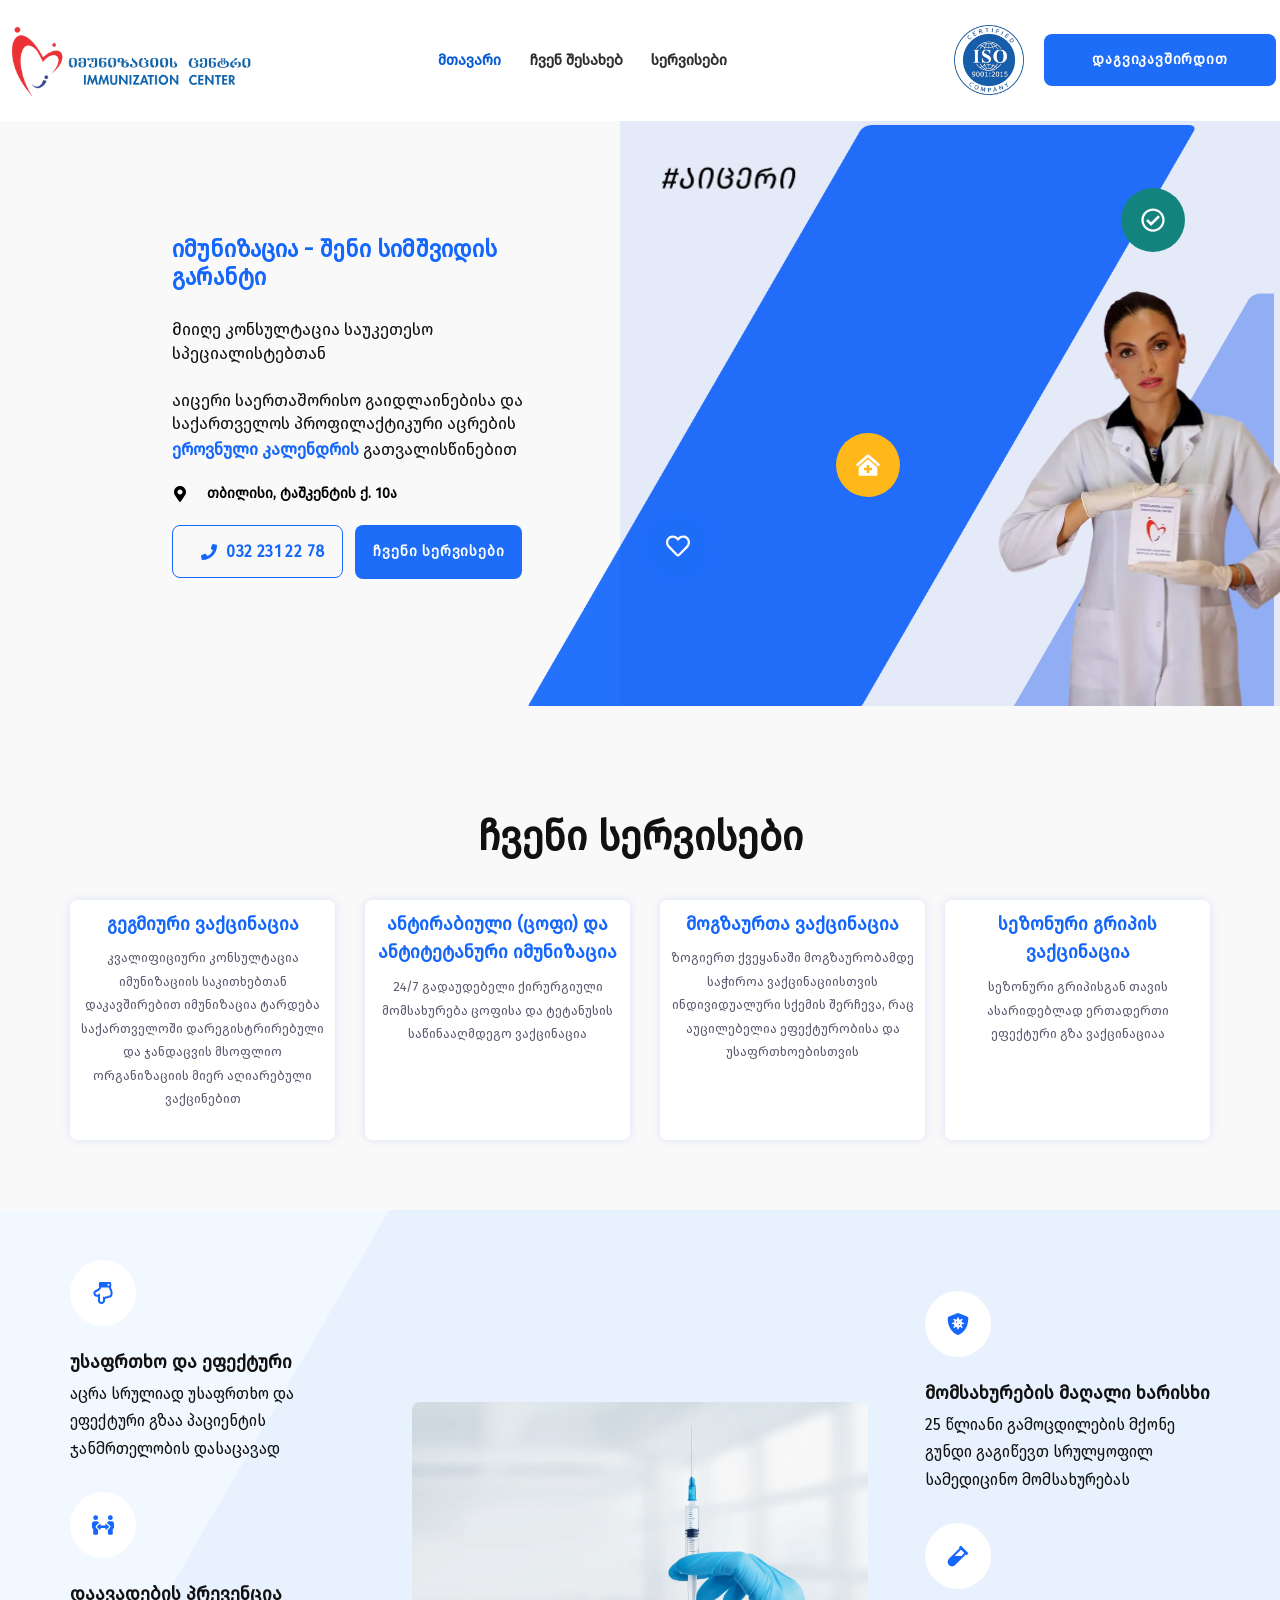
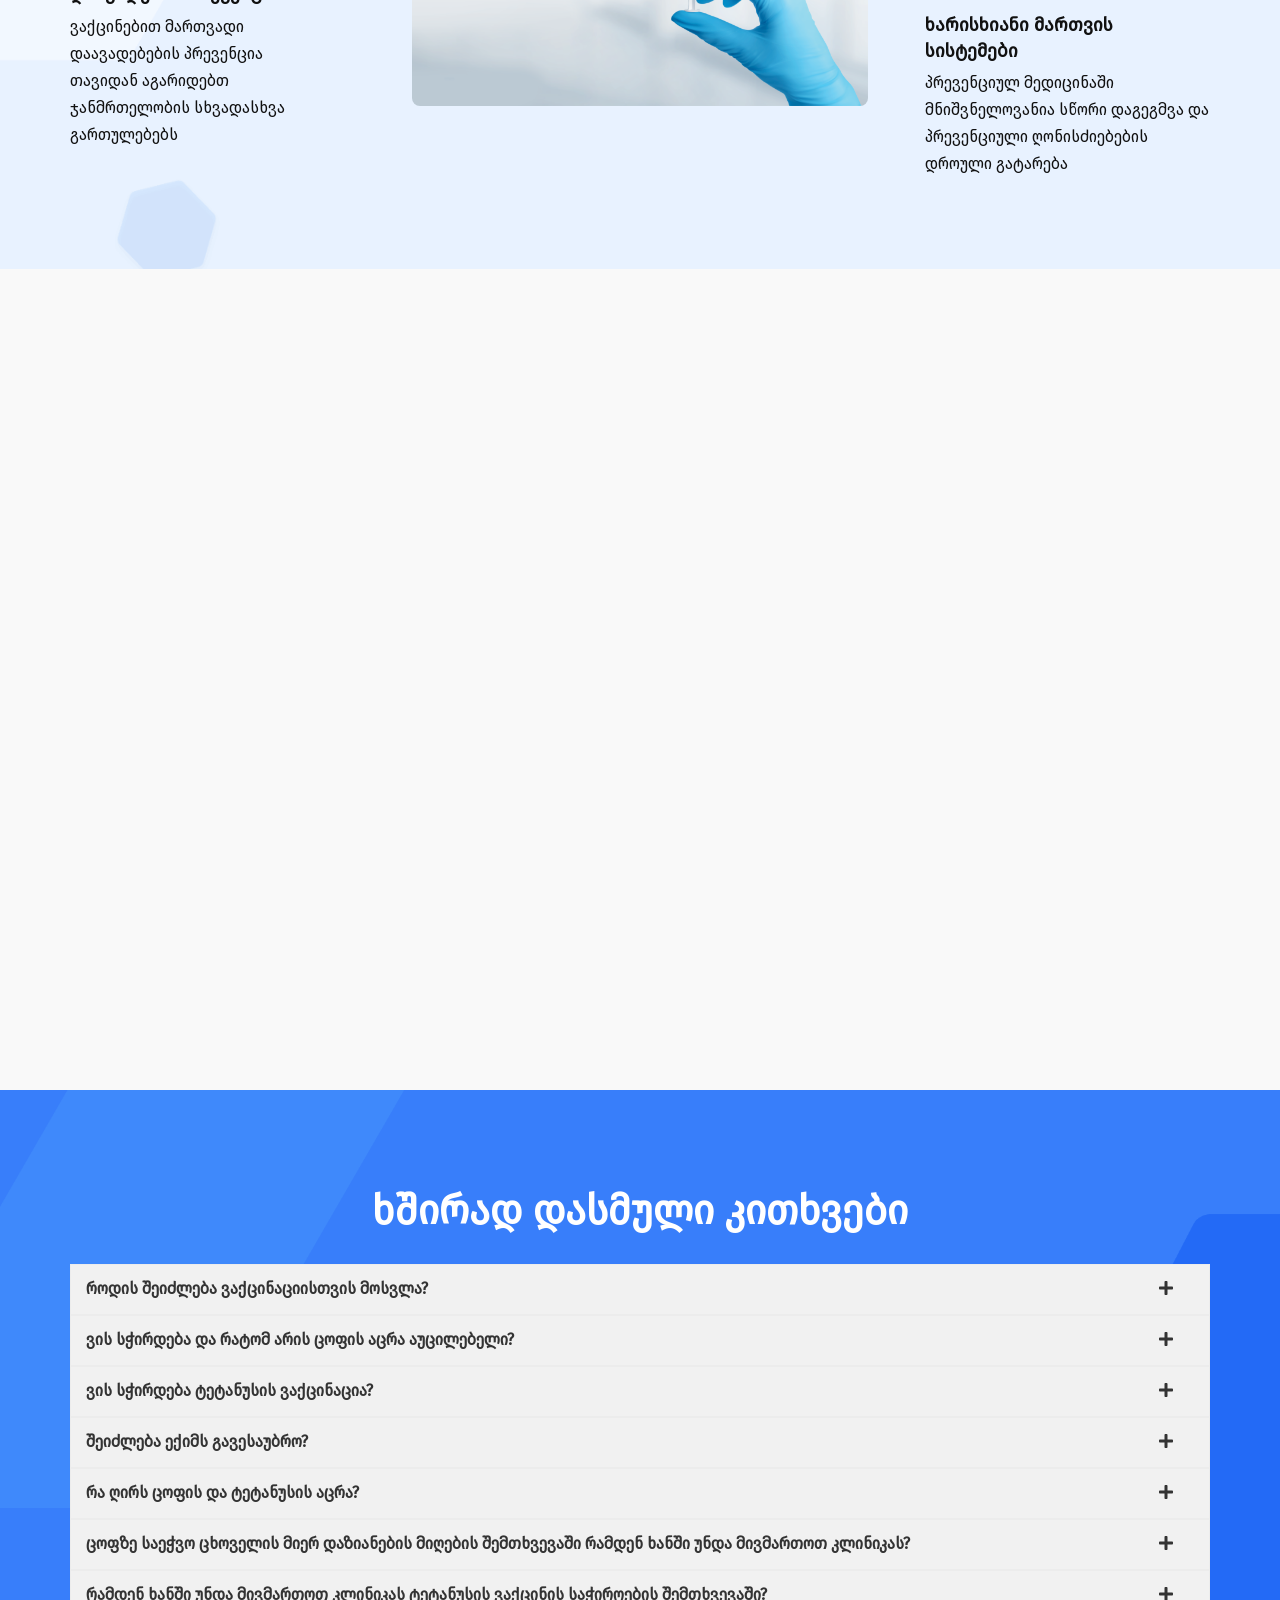
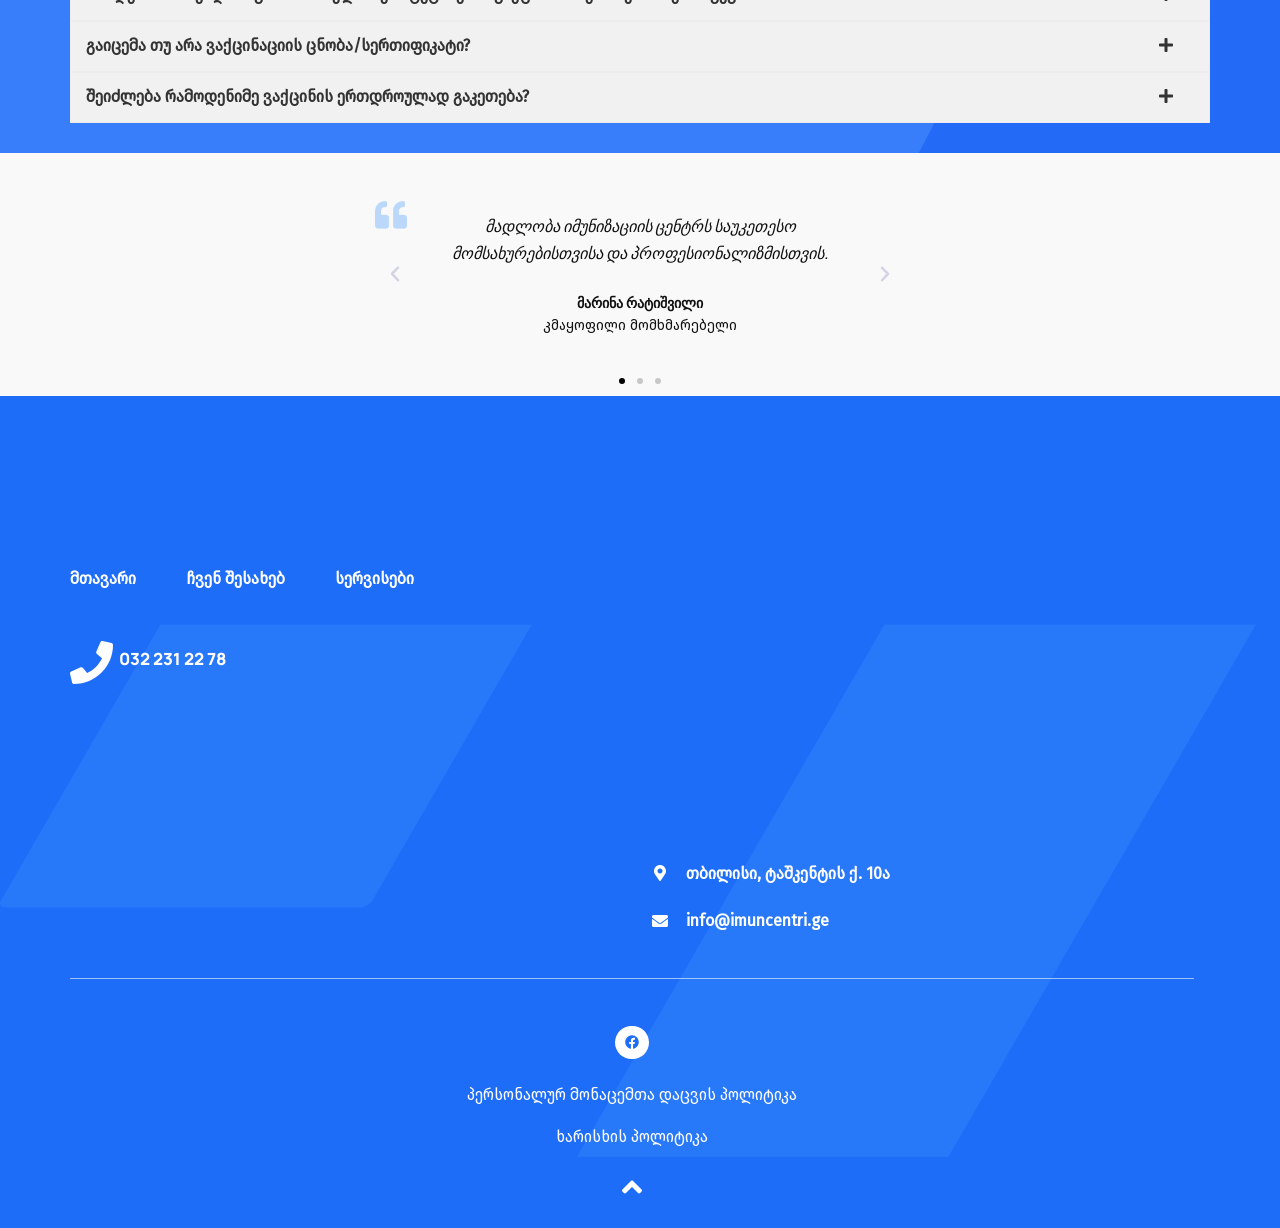
==== commit d328ee47: "Repair the heading outline on all four pages Read out of the rendered pages first. Elementor styles " ====
--- a/index.html
+++ b/index.html
@@ -363,7 +363,7 @@
 			<div class="elementor-flip-box__layer elementor-flip-box__back">
 			<div class="elementor-flip-box__layer__overlay">
 				<div class="elementor-flip-box__layer__inner">
-											<h3 class="elementor-flip-box__layer__title">
+											<h3 class="elementor-flip-box__layer__title" aria-hidden="true">
 							<a href="services/index.html?popup=popup1" style="color:white">გეგმიური ვაქცინაცია</a>						</h3>
 					
 											<div class="elementor-flip-box__layer__description">
@@ -404,7 +404,7 @@
 			<div class="elementor-flip-box__layer elementor-flip-box__back">
 			<div class="elementor-flip-box__layer__overlay">
 				<div class="elementor-flip-box__layer__inner">
-											<h3 class="elementor-flip-box__layer__title">
+											<h3 class="elementor-flip-box__layer__title" aria-hidden="true">
 							<a href="services/index.html?popup=popup2" style="color:white;">ანტირაბიული (ცოფი) და ანტიტეტანური იმუნიზაცია</a>						</h3>
 					
 											<div class="elementor-flip-box__layer__description">
@@ -440,7 +440,7 @@
 			<div class="elementor-flip-box__layer elementor-flip-box__back">
 			<div class="elementor-flip-box__layer__overlay">
 				<div class="elementor-flip-box__layer__inner">
-											<h3 class="elementor-flip-box__layer__title">
+											<h3 class="elementor-flip-box__layer__title" aria-hidden="true">
 							<a href="services/index.html?popup=popup3" style="color:white;">მოგზაურთა ვაქცინაცია</a>						</h3>
 					
 											<div class="elementor-flip-box__layer__description">
@@ -474,7 +474,7 @@
 			<div class="elementor-flip-box__layer elementor-flip-box__back">
 			<div class="elementor-flip-box__layer__overlay">
 				<div class="elementor-flip-box__layer__inner">
-											<h3 class="elementor-flip-box__layer__title">
+											<h3 class="elementor-flip-box__layer__title" aria-hidden="true">
 							<a href="services/index.html?popup=popup4" style="color:white;">სეზონური გრიპის ვაქცინაცია</a>						</h3>
 					
 											<div class="elementor-flip-box__layer__description">
@@ -513,10 +513,10 @@
 			
 						<div class="elementor-icon-box-content">
 
-									<h6 class="elementor-icon-box-title">
+									<h3 class="elementor-icon-box-title">
 						<span  >
 							უსაფრთხო და ეფექტური						</span>
-					</h6>
+					</h3>
 				
 									<p class="elementor-icon-box-description">
 						აცრა სრულიად უსაფრთხო და ეფექტური გზაა პაციენტის ჯანმრთელობის დასაცავად					</p>
@@ -537,10 +537,10 @@
 			
 						<div class="elementor-icon-box-content">
 
-									<h5 class="elementor-icon-box-title">
+									<h3 class="elementor-icon-box-title">
 						<span  >
 							დაავადების პრევენცია						</span>
-					</h5>
+					</h3>
 				
 									<p class="elementor-icon-box-description">
 						ვაქცინებით მართვადი დაავადებების პრევენცია თავიდან აგარიდებთ ჯანმრთელობის სხვადასხვა გართულებებს					</p>
@@ -573,10 +573,10 @@
 			
 						<div class="elementor-icon-box-content">
 
-									<h5 class="elementor-icon-box-title">
+									<h3 class="elementor-icon-box-title">
 						<span  >
 							მომსახურების მაღალი ხარისხი						</span>
-					</h5>
+					</h3>
 				
 									<p class="elementor-icon-box-description">
 						25 წლიანი გამოცდილების მქონე გუნდი გაგიწევთ სრულყოფილ სამედიცინო მომსახურებას					</p>
@@ -597,10 +597,10 @@
 			
 						<div class="elementor-icon-box-content">
 
-									<h4 class="elementor-icon-box-title">
+									<h3 class="elementor-icon-box-title">
 						<span  >
 							ხარისხიანი მართვის სისტემები						</span>
-					</h4>
+					</h3>
 				
 									<p class="elementor-icon-box-description">
 						პრევენციულ მედიცინაში მნიშვნელოვანია სწორი დაგეგმვა და პრევენციული ღონისძიებების დროული გატარება					</p>
@@ -665,7 +665,7 @@
 													<div class="elementor-flip-box__image">
 								<img decoding="async" width="127" height="180" src="wp-content/uploads/2024/05/2.png" class="attachment-full size-full wp-image-323" alt="" />							</div>
 						
-													<h3 class="elementor-flip-box__layer__title">
+													<h3 class="elementor-flip-box__layer__title" aria-hidden="true">
 								ანტირაბული (ცოფის) იმუნიზაცია							</h3>
 						
 											</div>
@@ -695,7 +695,7 @@
 													<div class="elementor-flip-box__image">
 								<img loading="lazy" decoding="async" width="127" height="180" src="wp-content/uploads/2024/05/3.png" class="attachment-full size-full wp-image-324" alt="" />							</div>
 						
-													<h3 class="elementor-flip-box__layer__title">
+													<h3 class="elementor-flip-box__layer__title" aria-hidden="true">
 								ანტიტეტანური იმუნიზაცია							</h3>
 						
 											</div>
@@ -725,7 +725,7 @@
 													<div class="elementor-flip-box__image">
 								<img loading="lazy" decoding="async" width="127" height="180" src="wp-content/uploads/2024/05/4.png" class="attachment-full size-full wp-image-325" alt="" />							</div>
 						
-													<h3 class="elementor-flip-box__layer__title">
+													<h3 class="elementor-flip-box__layer__title" aria-hidden="true">
 								გადაუდებელი ამბულატორიული ქირურგიული მომსახურება							</h3>
 						
 											</div>
@@ -943,7 +943,7 @@
 																	</div>
 							</div>
 						
-													<h3 class="elementor-flip-box__layer__title">
+													<h3 class="elementor-flip-box__layer__title" aria-hidden="true">
 								ვის სჭირდება ტეტანუსის ვაქცინაცია?							</h3>
 						
 													<div class="elementor-flip-box__layer__description">
@@ -973,7 +973,7 @@
 																	</div>
 							</div>
 						
-													<h3 class="elementor-flip-box__layer__title">
+													<h3 class="elementor-flip-box__layer__title" aria-hidden="true">
 								რა ღირს ცოფის და ტეტანუსის აცრა?							</h3>
 						
 													<div class="elementor-flip-box__layer__description">
@@ -1191,10 +1191,10 @@
 			
 						<div class="elementor-icon-box-content">
 
-									<h4 class="elementor-icon-box-title">
+									<div class="elementor-icon-box-title">
 						<span  >
 							&nbsp 032 231 22 78						</span>
-					</h4>
+					</div>
 				
 									<p class="elementor-icon-box-description">
 						
@@ -1285,10 +1285,10 @@
 			
 						<div class="elementor-icon-box-content">
 
-									<h4 class="elementor-icon-box-title">
+									<div class="elementor-icon-box-title">
 						<a href="wp-content/uploads/2025/03/პერსონალურ-მონაცემთა-დაცვის-პოლიტიკა.pdf" target="_blank" >
 							პერსონალურ მონაცემთა დაცვის პოლიტიკა						</a>
-					</h4>
+					</div>
 				
 									<p class="elementor-icon-box-description">
 						
@@ -1307,10 +1307,10 @@
 			
 						<div class="elementor-icon-box-content">
 
-									<h4 class="elementor-icon-box-title">
+									<div class="elementor-icon-box-title">
 						<a href="wp-content/uploads/2025/03/ხარისხის-პოლიტიკა-Quality-Policy.pdf" target="_blank" >
 							ხარისხის პოლიტიკა						</a>
-					</h4>
+					</div>
 				
 									<p class="elementor-icon-box-description">
 						
--- a/wp-content/uploads/elementor/css/post-98.css
+++ b/wp-content/uploads/elementor/css/post-98.css
@@ -1 +1 @@
-.elementor-kit-98{--e-global-color-primary:#0A083B;--e-global-color-secondary:#2471FB;--e-global-color-text:#5A5B70;--e-global-color-accent:#387EFA;--e-global-color-6ef4afc:#E8F2FF;--e-global-color-ed1631c:#4D9CFF;--e-global-color-1bf83b3:#19B8AF;--e-global-color-be217c9:#FE5858;--e-global-color-7f864bb:#FFB71A;--e-global-color-4437370:#0047F014;--e-global-color-2e5d642:#FFFFFF;--e-global-color-33b2a8b:#D2D3E5;--e-global-color-33ec445:#9091A8;--e-global-typography-primary-font-family:"Manrope";--e-global-typography-primary-font-weight:900;--e-global-typography-primary-line-height:1.6em;--e-global-typography-secondary-font-family:"Manrope";--e-global-typography-secondary-font-weight:400;--e-global-typography-text-font-family:"Manrope";--e-global-typography-text-font-size:16px;--e-global-typography-text-font-weight:500;--e-global-typography-text-line-height:1.7em;--e-global-typography-accent-font-family:"Manrope";--e-global-typography-accent-font-size:14px;--e-global-typography-accent-font-weight:500;--e-global-typography-02ae20f-font-family:"Manrope";--e-global-typography-02ae20f-font-size:14px;--e-global-typography-02ae20f-font-weight:900;--e-global-typography-02ae20f-text-transform:uppercase;--e-global-typography-02ae20f-line-height:1em;--e-global-typography-02ae20f-letter-spacing:0.8px;--e-global-typography-c1d0e9c-font-size:14px;--e-global-typography-c1d0e9c-font-weight:700;--e-global-typography-c1d0e9c-line-height:1.5em;--e-global-typography-fb91f53-font-family:"Manrope";--e-global-typography-fb91f53-font-size:32px;--e-global-typography-fb91f53-font-weight:900;--e-global-typography-fb91f53-text-transform:lowercase;--e-global-typography-fb91f53-line-height:1.3em;--e-global-typography-fb91f53-letter-spacing:0.4px;--e-global-typography-f4278aa-font-size:12px;--e-global-typography-f4278aa-font-weight:900;--e-global-typography-f4278aa-line-height:1.2em;--e-global-typography-3f9d9ea-font-size:16px;--e-global-typography-3f9d9ea-font-weight:700;--e-global-typography-7b50cee-font-size:18px;--e-global-typography-7b50cee-font-weight:600;--e-global-typography-7b50cee-line-height:1.8em;--e-global-typography-2143828-font-family:"Manrope";--e-global-typography-2143828-font-size:18px;--e-global-typography-2143828-font-weight:900;--e-global-typography-2143828-line-height:1.4em;--e-global-typography-6114480-font-family:"Manrope";--e-global-typography-6114480-font-size:16px;--e-global-typography-6114480-font-weight:900;--e-global-typography-6114480-text-transform:uppercase;--e-global-typography-6114480-line-height:1em;--e-global-typography-6114480-letter-spacing:0.4px;--e-global-typography-f789cfd-font-family:"Manrope";--e-global-typography-f789cfd-font-size:28px;--e-global-typography-f789cfd-font-weight:900;--e-global-typography-f789cfd-line-height:1.6em;--e-global-typography-d460efd-font-family:"Manrope";--e-global-typography-d460efd-font-size:200px;--e-global-typography-d460efd-font-weight:900;line-height:1.4em;}.elementor-kit-98 a{color:var( --e-global-color-secondary );font-family:var( --e-global-typography-primary-font-family ), Sans-serif;font-weight:var( --e-global-typography-primary-font-weight );line-height:var( --e-global-typography-primary-line-height );}.elementor-kit-98 a:hover{color:var( --e-global-color-primary );}.elementor-kit-98 h1{font-family:var( --e-global-typography-primary-font-family ), Sans-serif;font-weight:var( --e-global-typography-primary-font-weight );line-height:var( --e-global-typography-primary-line-height );}.elementor-kit-98 h2{font-family:var( --e-global-typography-primary-font-family ), Sans-serif;font-weight:var( --e-global-typography-primary-font-weight );line-height:var( --e-global-typography-primary-line-height );}.elementor-kit-98 h3{font-family:var( --e-global-typography-primary-font-family ), Sans-serif;font-weight:var( --e-global-typography-primary-font-weight );line-height:var( --e-global-typography-primary-line-height );}.elementor-kit-98 h4{font-family:var( --e-global-typography-primary-font-family ), Sans-serif;font-weight:var( --e-global-typography-primary-font-weight );line-height:var( --e-global-typography-primary-line-height );}.elementor-kit-98 h5{font-family:var( --e-global-typography-primary-font-family ), Sans-serif;font-weight:var( --e-global-typography-primary-font-weight );line-height:var( --e-global-typography-primary-line-height );}.elementor-kit-98 h6{font-family:var( --e-global-typography-primary-font-family ), Sans-serif;font-weight:var( --e-global-typography-primary-font-weight );line-height:var( --e-global-typography-primary-line-height );}.elementor-kit-98 button,.elementor-kit-98 input[type="button"],.elementor-kit-98 input[type="submit"],.elementor-kit-98 .elementor-button{font-family:var( --e-global-typography-02ae20f-font-family ), Sans-serif;font-size:var( --e-global-typography-02ae20f-font-size );font-weight:var( --e-global-typography-02ae20f-font-weight );text-transform:var( --e-global-typography-02ae20f-text-transform );line-height:var( --e-global-typography-02ae20f-line-height );letter-spacing:var( --e-global-typography-02ae20f-letter-spacing );word-spacing:var( --e-global-typography-02ae20f-word-spacing );color:var( --e-global-color-2e5d642 );background-color:var( --e-global-color-accent );border-style:solid;border-width:0px 0px 0px 0px;border-radius:8px 8px 8px 8px;padding:19px 48px 19px 48px;}.elementor-kit-98 button:hover,.elementor-kit-98 button:focus,.elementor-kit-98 input[type="button"]:hover,.elementor-kit-98 input[type="button"]:focus,.elementor-kit-98 input[type="submit"]:hover,.elementor-kit-98 input[type="submit"]:focus,.elementor-kit-98 .elementor-button:hover,.elementor-kit-98 .elementor-button:focus{color:var( --e-global-color-2e5d642 );background-color:var( --e-global-color-secondary );border-radius:8px 8px 8px 8px;}.elementor-kit-98 img{border-radius:8px 8px 8px 8px;}.elementor-kit-98 label{color:var( --e-global-color-text );font-size:var( --e-global-typography-f4278aa-font-size );font-weight:var( --e-global-typography-f4278aa-font-weight );line-height:var( --e-global-typography-f4278aa-line-height );letter-spacing:var( --e-global-typography-f4278aa-letter-spacing );word-spacing:var( --e-global-typography-f4278aa-word-spacing );}.elementor-kit-98 input:not([type="button"]):not([type="submit"]),.elementor-kit-98 textarea,.elementor-kit-98 .elementor-field-textual{font-family:var( --e-global-typography-text-font-family ), Sans-serif;font-size:var( --e-global-typography-text-font-size );font-weight:var( --e-global-typography-text-font-weight );line-height:var( --e-global-typography-text-line-height );color:var( --e-global-color-33ec445 );background-color:#FFFFFF17;border-style:solid;border-width:1px 1px 1px 1px;border-color:var( --e-global-color-33b2a8b );border-radius:8px 8px 8px 8px;padding:12px 20px 12px 20px;}.elementor-kit-98 input:focus:not([type="button"]):not([type="submit"]),.elementor-kit-98 textarea:focus,.elementor-kit-98 .elementor-field-textual:focus{color:var( --e-global-color-text );background-color:#FFFFFF0F;}.elementor-section.elementor-section-boxed > .elementor-container{max-width:1140px;}.e-con{--container-max-width:1140px;}.elementor-widget:not(:last-child){margin-block-end:20px;}.elementor-element{--widgets-spacing:20px 20px;}{}h1.entry-title{display:var(--page-title-display);}.elementor-kit-98 e-page-transition{background-color:#FFBC7D;}@media(max-width:1024px){.elementor-kit-98 a{line-height:var( --e-global-typography-primary-line-height );}.elementor-kit-98 h1{line-height:var( --e-global-typography-primary-line-height );}.elementor-kit-98 h2{line-height:var( --e-global-typography-primary-line-height );}.elementor-kit-98 h3{line-height:var( --e-global-typography-primary-line-height );}.elementor-kit-98 h4{line-height:var( --e-global-typography-primary-line-height );}.elementor-kit-98 h5{line-height:var( --e-global-typography-primary-line-height );}.elementor-kit-98 h6{line-height:var( --e-global-typography-primary-line-height );}.elementor-kit-98 button,.elementor-kit-98 input[type="button"],.elementor-kit-98 input[type="submit"],.elementor-kit-98 .elementor-button{font-size:var( --e-global-typography-02ae20f-font-size );line-height:var( --e-global-typography-02ae20f-line-height );letter-spacing:var( --e-global-typography-02ae20f-letter-spacing );word-spacing:var( --e-global-typography-02ae20f-word-spacing );}.elementor-kit-98 label{font-size:var( --e-global-typography-f4278aa-font-size );line-height:var( --e-global-typography-f4278aa-line-height );letter-spacing:var( --e-global-typography-f4278aa-letter-spacing );word-spacing:var( --e-global-typography-f4278aa-word-spacing );}.elementor-kit-98 input:not([type="button"]):not([type="submit"]),.elementor-kit-98 textarea,.elementor-kit-98 .elementor-field-textual{font-size:var( --e-global-typography-text-font-size );line-height:var( --e-global-typography-text-line-height );}.elementor-section.elementor-section-boxed > .elementor-container{max-width:1024px;}.e-con{--container-max-width:1024px;}}@media(max-width:767px){.elementor-kit-98{--e-global-typography-primary-line-height:1.4em;--e-global-typography-02ae20f-line-height:1.4em;}.elementor-kit-98 a{line-height:var( --e-global-typography-primary-line-height );}.elementor-kit-98 h1{line-height:var( --e-global-typography-primary-line-height );}.elementor-kit-98 h2{line-height:var( --e-global-typography-primary-line-height );}.elementor-kit-98 h3{line-height:var( --e-global-typography-primary-line-height );}.elementor-kit-98 h4{line-height:var( --e-global-typography-primary-line-height );}.elementor-kit-98 h5{line-height:var( --e-global-typography-primary-line-height );}.elementor-kit-98 h6{line-height:var( --e-global-typography-primary-line-height );}.elementor-kit-98 button,.elementor-kit-98 input[type="button"],.elementor-kit-98 input[type="submit"],.elementor-kit-98 .elementor-button{font-size:var( --e-global-typography-02ae20f-font-size );line-height:var( --e-global-typography-02ae20f-line-height );letter-spacing:var( --e-global-typography-02ae20f-letter-spacing );word-spacing:var( --e-global-typography-02ae20f-word-spacing );}.elementor-kit-98 label{font-size:var( --e-global-typography-f4278aa-font-size );line-height:var( --e-global-typography-f4278aa-line-height );letter-spacing:var( --e-global-typography-f4278aa-letter-spacing );word-spacing:var( --e-global-typography-f4278aa-word-spacing );}.elementor-kit-98 input:not([type="button"]):not([type="submit"]),.elementor-kit-98 textarea,.elementor-kit-98 .elementor-field-textual{font-size:var( --e-global-typography-text-font-size );line-height:var( --e-global-typography-text-line-height );}.elementor-section.elementor-section-boxed > .elementor-container{max-width:767px;}.e-con{--container-max-width:767px;}}+.elementor-kit-98{--e-global-color-primary:#0A083B;--e-global-color-secondary:#1567FB;--e-global-color-text:#5A5B70;--e-global-color-accent:#1D6DF9;--e-global-color-6ef4afc:#E8F2FF;--e-global-color-ed1631c:#3E94FF;--e-global-color-1bf83b3:#12847D;--e-global-color-be217c9:#FE5858;--e-global-color-7f864bb:#FFB71A;--e-global-color-4437370:#0047F014;--e-global-color-2e5d642:#FFFFFF;--e-global-color-33b2a8b:#D2D3E5;--e-global-color-33ec445:#9091A8;--e-global-typography-primary-font-family:"Manrope";--e-global-typography-primary-font-weight:900;--e-global-typography-primary-line-height:1.6em;--e-global-typography-secondary-font-family:"Manrope";--e-global-typography-secondary-font-weight:400;--e-global-typography-text-font-family:"Manrope";--e-global-typography-text-font-size:16px;--e-global-typography-text-font-weight:500;--e-global-typography-text-line-height:1.7em;--e-global-typography-accent-font-family:"Manrope";--e-global-typography-accent-font-size:14px;--e-global-typography-accent-font-weight:500;--e-global-typography-02ae20f-font-family:"Manrope";--e-global-typography-02ae20f-font-size:14px;--e-global-typography-02ae20f-font-weight:900;--e-global-typography-02ae20f-text-transform:uppercase;--e-global-typography-02ae20f-line-height:1em;--e-global-typography-02ae20f-letter-spacing:0.8px;--e-global-typography-c1d0e9c-font-size:14px;--e-global-typography-c1d0e9c-font-weight:700;--e-global-typography-c1d0e9c-line-height:1.5em;--e-global-typography-fb91f53-font-family:"Manrope";--e-global-typography-fb91f53-font-size:32px;--e-global-typography-fb91f53-font-weight:900;--e-global-typography-fb91f53-text-transform:lowercase;--e-global-typography-fb91f53-line-height:1.3em;--e-global-typography-fb91f53-letter-spacing:0.4px;--e-global-typography-f4278aa-font-size:12px;--e-global-typography-f4278aa-font-weight:900;--e-global-typography-f4278aa-line-height:1.2em;--e-global-typography-3f9d9ea-font-size:16px;--e-global-typography-3f9d9ea-font-weight:700;--e-global-typography-7b50cee-font-size:18px;--e-global-typography-7b50cee-font-weight:600;--e-global-typography-7b50cee-line-height:1.8em;--e-global-typography-2143828-font-family:"Manrope";--e-global-typography-2143828-font-size:18px;--e-global-typography-2143828-font-weight:900;--e-global-typography-2143828-line-height:1.4em;--e-global-typography-6114480-font-family:"Manrope";--e-global-typography-6114480-font-size:16px;--e-global-typography-6114480-font-weight:900;--e-global-typography-6114480-text-transform:uppercase;--e-global-typography-6114480-line-height:1em;--e-global-typography-6114480-letter-spacing:0.4px;--e-global-typography-f789cfd-font-family:"Manrope";--e-global-typography-f789cfd-font-size:28px;--e-global-typography-f789cfd-font-weight:900;--e-global-typography-f789cfd-line-height:1.6em;--e-global-typography-d460efd-font-family:"Manrope";--e-global-typography-d460efd-font-size:200px;--e-global-typography-d460efd-font-weight:900;line-height:1.4em;}.elementor-kit-98 a{color:var( --e-global-color-secondary );font-family:var( --e-global-typography-primary-font-family ), Sans-serif;font-weight:var( --e-global-typography-primary-font-weight );line-height:var( --e-global-typography-primary-line-height );}.elementor-kit-98 a:hover{color:var( --e-global-color-primary );}.elementor-kit-98 h1{font-family:var( --e-global-typography-primary-font-family ), Sans-serif;font-weight:var( --e-global-typography-primary-font-weight );line-height:var( --e-global-typography-primary-line-height );}.elementor-kit-98 h2{font-family:var( --e-global-typography-primary-font-family ), Sans-serif;font-weight:var( --e-global-typography-primary-font-weight );line-height:var( --e-global-typography-primary-line-height );}.elementor-kit-98 h3{font-family:var( --e-global-typography-primary-font-family ), Sans-serif;font-weight:var( --e-global-typography-primary-font-weight );line-height:var( --e-global-typography-primary-line-height );}.elementor-kit-98 h4{font-family:var( --e-global-typography-primary-font-family ), Sans-serif;font-weight:var( --e-global-typography-primary-font-weight );line-height:var( --e-global-typography-primary-line-height );}.elementor-kit-98 h5{font-family:var( --e-global-typography-primary-font-family ), Sans-serif;font-weight:var( --e-global-typography-primary-font-weight );line-height:var( --e-global-typography-primary-line-height );}.elementor-kit-98 h6{font-family:var( --e-global-typography-primary-font-family ), Sans-serif;font-weight:var( --e-global-typography-primary-font-weight );line-height:var( --e-global-typography-primary-line-height );}.elementor-kit-98 button,.elementor-kit-98 input[type="button"],.elementor-kit-98 input[type="submit"],.elementor-kit-98 .elementor-button{font-family:var( --e-global-typography-02ae20f-font-family ), Sans-serif;font-size:var( --e-global-typography-02ae20f-font-size );font-weight:var( --e-global-typography-02ae20f-font-weight );text-transform:var( --e-global-typography-02ae20f-text-transform );line-height:var( --e-global-typography-02ae20f-line-height );letter-spacing:var( --e-global-typography-02ae20f-letter-spacing );word-spacing:var( --e-global-typography-02ae20f-word-spacing );color:var( --e-global-color-2e5d642 );background-color:var( --e-global-color-accent );border-style:solid;border-width:0px 0px 0px 0px;border-radius:8px 8px 8px 8px;padding:19px 48px 19px 48px;}.elementor-kit-98 button:hover,.elementor-kit-98 button:focus,.elementor-kit-98 input[type="button"]:hover,.elementor-kit-98 input[type="button"]:focus,.elementor-kit-98 input[type="submit"]:hover,.elementor-kit-98 input[type="submit"]:focus,.elementor-kit-98 .elementor-button:hover,.elementor-kit-98 .elementor-button:focus{color:var( --e-global-color-2e5d642 );background-color:var( --e-global-color-secondary );border-radius:8px 8px 8px 8px;}.elementor-kit-98 img{border-radius:8px 8px 8px 8px;}.elementor-kit-98 label{color:var( --e-global-color-text );font-size:var( --e-global-typography-f4278aa-font-size );font-weight:var( --e-global-typography-f4278aa-font-weight );line-height:var( --e-global-typography-f4278aa-line-height );letter-spacing:var( --e-global-typography-f4278aa-letter-spacing );word-spacing:var( --e-global-typography-f4278aa-word-spacing );}.elementor-kit-98 input:not([type="button"]):not([type="submit"]),.elementor-kit-98 textarea,.elementor-kit-98 .elementor-field-textual{font-family:var( --e-global-typography-text-font-family ), Sans-serif;font-size:var( --e-global-typography-text-font-size );font-weight:var( --e-global-typography-text-font-weight );line-height:var( --e-global-typography-text-line-height );color:var( --e-global-color-33ec445 );background-color:#FFFFFF17;border-style:solid;border-width:1px 1px 1px 1px;border-color:var( --e-global-color-33b2a8b );border-radius:8px 8px 8px 8px;padding:12px 20px 12px 20px;}.elementor-kit-98 input:focus:not([type="button"]):not([type="submit"]),.elementor-kit-98 textarea:focus,.elementor-kit-98 .elementor-field-textual:focus{color:var( --e-global-color-text );background-color:#FFFFFF0F;}.elementor-section.elementor-section-boxed > .elementor-container{max-width:1140px;}.e-con{--container-max-width:1140px;}.elementor-widget:not(:last-child){margin-block-end:20px;}.elementor-element{--widgets-spacing:20px 20px;}{}h1.entry-title{display:var(--page-title-display);}.elementor-kit-98 e-page-transition{background-color:#FFBC7D;}@media(max-width:1024px){.elementor-kit-98 a{line-height:var( --e-global-typography-primary-line-height );}.elementor-kit-98 h1{line-height:var( --e-global-typography-primary-line-height );}.elementor-kit-98 h2{line-height:var( --e-global-typography-primary-line-height );}.elementor-kit-98 h3{line-height:var( --e-global-typography-primary-line-height );}.elementor-kit-98 h4{line-height:var( --e-global-typography-primary-line-height );}.elementor-kit-98 h5{line-height:var( --e-global-typography-primary-line-height );}.elementor-kit-98 h6{line-height:var( --e-global-typography-primary-line-height );}.elementor-kit-98 button,.elementor-kit-98 input[type="button"],.elementor-kit-98 input[type="submit"],.elementor-kit-98 .elementor-button{font-size:var( --e-global-typography-02ae20f-font-size );line-height:var( --e-global-typography-02ae20f-line-height );letter-spacing:var( --e-global-typography-02ae20f-letter-spacing );word-spacing:var( --e-global-typography-02ae20f-word-spacing );}.elementor-kit-98 label{font-size:var( --e-global-typography-f4278aa-font-size );line-height:var( --e-global-typography-f4278aa-line-height );letter-spacing:var( --e-global-typography-f4278aa-letter-spacing );word-spacing:var( --e-global-typography-f4278aa-word-spacing );}.elementor-kit-98 input:not([type="button"]):not([type="submit"]),.elementor-kit-98 textarea,.elementor-kit-98 .elementor-field-textual{font-size:var( --e-global-typography-text-font-size );line-height:var( --e-global-typography-text-line-height );}.elementor-section.elementor-section-boxed > .elementor-container{max-width:1024px;}.e-con{--container-max-width:1024px;}}@media(max-width:767px){.elementor-kit-98{--e-global-typography-primary-line-height:1.4em;--e-global-typography-02ae20f-line-height:1.4em;}.elementor-kit-98 a{line-height:var( --e-global-typography-primary-line-height );}.elementor-kit-98 h1{line-height:var( --e-global-typography-primary-line-height );}.elementor-kit-98 h2{line-height:var( --e-global-typography-primary-line-height );}.elementor-kit-98 h3{line-height:var( --e-global-typography-primary-line-height );}.elementor-kit-98 h4{line-height:var( --e-global-typography-primary-line-height );}.elementor-kit-98 h5{line-height:var( --e-global-typography-primary-line-height );}.elementor-kit-98 h6{line-height:var( --e-global-typography-primary-line-height );}.elementor-kit-98 button,.elementor-kit-98 input[type="button"],.elementor-kit-98 input[type="submit"],.elementor-kit-98 .elementor-button{font-size:var( --e-global-typography-02ae20f-font-size );line-height:var( --e-global-typography-02ae20f-line-height );letter-spacing:var( --e-global-typography-02ae20f-letter-spacing );word-spacing:var( --e-global-typography-02ae20f-word-spacing );}.elementor-kit-98 label{font-size:var( --e-global-typography-f4278aa-font-size );line-height:var( --e-global-typography-f4278aa-line-height );letter-spacing:var( --e-global-typography-f4278aa-letter-spacing );word-spacing:var( --e-global-typography-f4278aa-word-spacing );}.elementor-kit-98 input:not([type="button"]):not([type="submit"]),.elementor-kit-98 textarea,.elementor-kit-98 .elementor-field-textual{font-size:var( --e-global-typography-text-font-size );line-height:var( --e-global-typography-text-line-height );}.elementor-section.elementor-section-boxed > .elementor-container{max-width:767px;}.e-con{--container-max-width:767px;}}
--- a/wp-content/uploads/elementor/css/post-55.css
+++ b/wp-content/uploads/elementor/css/post-55.css
@@ -1 +1 @@
-.elementor-55 .elementor-element.elementor-element-47481d83 > .elementor-container{min-height:60vh;}.elementor-55 .elementor-element.elementor-element-47481d83{overflow:hidden;transition:background 0.3s, border 0.3s, border-radius 0.3s, box-shadow 0.3s;margin-top:0px;margin-bottom:0px;padding:0px 0px 0px 0px;z-index:2;}.elementor-55 .elementor-element.elementor-element-47481d83:not(.elementor-motion-effects-element-type-background), .elementor-55 .elementor-element.elementor-element-47481d83 > .elementor-motion-effects-container > .elementor-motion-effects-layer{background-image:url("../../2024/05/header-shapes.png");background-position:bottom center;background-repeat:no-repeat;background-size:contain;}.elementor-55 .elementor-element.elementor-element-47481d83 > .elementor-background-overlay{opacity:1;transition:background 0.3s, border-radius 0.3s, opacity 0.3s;}.elementor-55 .elementor-element.elementor-element-34cd7f14{--spacer-size:325px;}.elementor-55 .elementor-element.elementor-element-78f5cfe7.elementor-column > .elementor-widget-wrap{justify-content:flex-start;}.elementor-55 .elementor-element.elementor-element-78f5cfe7 > .elementor-widget-wrap > .elementor-widget:not(.elementor-widget__width-auto):not(.elementor-widget__width-initial):not(:last-child):not(.elementor-absolute){margin-bottom:0px;}.elementor-55 .elementor-element.elementor-element-78f5cfe7 > .elementor-element-populated{transition:background 0.3s, border 0.3s, border-radius 0.3s, box-shadow 0.3s;margin:0px 30px 0px 0px;--e-column-margin-right:30px;--e-column-margin-left:0px;}.elementor-55 .elementor-element.elementor-element-78f5cfe7 > .elementor-element-populated > .elementor-background-overlay{transition:background 0.3s, border-radius 0.3s, opacity 0.3s;}.elementor-55 .elementor-element.elementor-element-78f5cfe7{z-index:5;}.elementor-55 .elementor-element.elementor-element-23234a47 .elementor-heading-title{color:var( --e-global-color-secondary );font-family:"firago", Sans-serif;font-size:23px;font-weight:700;line-height:1.2em;}.elementor-55 .elementor-element.elementor-element-23234a47 > .elementor-widget-container{margin:0px 10px 10px 0px;}.elementor-55 .elementor-element.elementor-element-df2ef07 > .elementor-widget-container{margin:0px 0px 20px 0px;}.elementor-55 .elementor-element.elementor-element-ebec738 .elementor-icon-list-items:not(.elementor-inline-items) .elementor-icon-list-item:not(:last-child){padding-bottom:calc(36px/2);}.elementor-55 .elementor-element.elementor-element-ebec738 .elementor-icon-list-items:not(.elementor-inline-items) .elementor-icon-list-item:not(:first-child){margin-top:calc(36px/2);}.elementor-55 .elementor-element.elementor-element-ebec738 .elementor-icon-list-items.elementor-inline-items .elementor-icon-list-item{margin-right:calc(36px/2);margin-left:calc(36px/2);}.elementor-55 .elementor-element.elementor-element-ebec738 .elementor-icon-list-items.elementor-inline-items{margin-right:calc(-36px/2);margin-left:calc(-36px/2);}body.rtl .elementor-55 .elementor-element.elementor-element-ebec738 .elementor-icon-list-items.elementor-inline-items .elementor-icon-list-item:after{left:calc(-36px/2);}body:not(.rtl) .elementor-55 .elementor-element.elementor-element-ebec738 .elementor-icon-list-items.elementor-inline-items .elementor-icon-list-item:after{right:calc(-36px/2);}.elementor-55 .elementor-element.elementor-element-ebec738 .elementor-icon-list-item:not(:last-child):after{content:"";height:70%;}.elementor-55 .elementor-element.elementor-element-ebec738 .elementor-icon-list-items:not(.elementor-inline-items) .elementor-icon-list-item:not(:last-child):after{border-top-style:solid;border-top-width:1px;}.elementor-55 .elementor-element.elementor-element-ebec738 .elementor-icon-list-items.elementor-inline-items .elementor-icon-list-item:not(:last-child):after{border-left-style:solid;}.elementor-55 .elementor-element.elementor-element-ebec738 .elementor-inline-items .elementor-icon-list-item:not(:last-child):after{border-left-width:1px;}.elementor-55 .elementor-element.elementor-element-ebec738 .elementor-icon-list-icon i{color:#000000;transition:color 0.3s;}.elementor-55 .elementor-element.elementor-element-ebec738 .elementor-icon-list-icon svg{fill:#000000;transition:fill 0.3s;}.elementor-55 .elementor-element.elementor-element-ebec738 .elementor-icon-list-item:hover .elementor-icon-list-icon i{color:#5BA5B8;}.elementor-55 .elementor-element.elementor-element-ebec738 .elementor-icon-list-item:hover .elementor-icon-list-icon svg{fill:#5BA5B8;}.elementor-55 .elementor-element.elementor-element-ebec738{--e-icon-list-icon-size:16px;--e-icon-list-icon-align:left;--e-icon-list-icon-margin:0 calc(var(--e-icon-list-icon-size, 1em) * 0.25) 0 0;--icon-vertical-offset:0px;}.elementor-55 .elementor-element.elementor-element-ebec738 .elementor-icon-list-icon{padding-right:10px;}.elementor-55 .elementor-element.elementor-element-ebec738 .elementor-icon-list-item > .elementor-icon-list-text, .elementor-55 .elementor-element.elementor-element-ebec738 .elementor-icon-list-item > a{font-size:14px;font-weight:700;}.elementor-55 .elementor-element.elementor-element-ebec738 .elementor-icon-list-text{color:#000000;transition:color 0.3s;}.elementor-55 .elementor-element.elementor-element-ebec738 .elementor-icon-list-item:hover .elementor-icon-list-text{color:#447FAC;}.elementor-55 .elementor-element.elementor-element-ebec738 > .elementor-widget-container{margin:0px 0px 20px 0px;}.elementor-55 .elementor-element.elementor-element-11a10609{text-align:left;font-size:var( --e-global-typography-c1d0e9c-font-size );font-weight:var( --e-global-typography-c1d0e9c-font-weight );line-height:var( --e-global-typography-c1d0e9c-line-height );letter-spacing:var( --e-global-typography-c1d0e9c-letter-spacing );word-spacing:var( --e-global-typography-c1d0e9c-word-spacing );}.elementor-55 .elementor-element.elementor-element-11a10609 > .elementor-widget-container{margin:0px 0px 10px 0px;padding:0px 0px 0px 0px;}.elementor-55 .elementor-element.elementor-element-7d6b69cf .elementor-button .elementor-align-icon-right{margin-left:0px;}.elementor-55 .elementor-element.elementor-element-7d6b69cf .elementor-button .elementor-align-icon-left{margin-right:0px;}.elementor-55 .elementor-element.elementor-element-7d6b69cf .elementor-button{font-family:var( --e-global-typography-6114480-font-family ), Sans-serif;font-size:var( --e-global-typography-6114480-font-size );font-weight:var( --e-global-typography-6114480-font-weight );text-transform:var( --e-global-typography-6114480-text-transform );line-height:var( --e-global-typography-6114480-line-height );letter-spacing:var( --e-global-typography-6114480-letter-spacing );word-spacing:var( --e-global-typography-6114480-word-spacing );fill:var( --e-global-color-secondary );color:var( --e-global-color-secondary );background-color:#FFFFFF00;border-style:solid;border-width:1px 1px 1px 1px;border-radius:8px 8px 8px 8px;box-shadow:0px 0px 10px 0px rgba(0, 0, 0, 0);padding:18px 18px 14px 28px;}.elementor-55 .elementor-element.elementor-element-7d6b69cf > .elementor-widget-container{margin:0px 12px 12px 0px;}.elementor-55 .elementor-element.elementor-element-7d6b69cf{width:auto;max-width:auto;}.elementor-55 .elementor-element.elementor-element-3e9fe065 .elementor-button{font-family:var( --e-global-typography-02ae20f-font-family ), Sans-serif;font-size:var( --e-global-typography-02ae20f-font-size );font-weight:var( --e-global-typography-02ae20f-font-weight );text-transform:var( --e-global-typography-02ae20f-text-transform );line-height:var( --e-global-typography-02ae20f-line-height );letter-spacing:var( --e-global-typography-02ae20f-letter-spacing );word-spacing:var( --e-global-typography-02ae20f-word-spacing );padding:20px 18px 20px 18px;}.elementor-55 .elementor-element.elementor-element-3e9fe065{width:auto;max-width:auto;}.elementor-bc-flex-widget .elementor-55 .elementor-element.elementor-element-38a7deb0.elementor-column .elementor-widget-wrap{align-items:flex-end;}.elementor-55 .elementor-element.elementor-element-38a7deb0.elementor-column.elementor-element[data-element_type="column"] > .elementor-widget-wrap.elementor-element-populated{align-content:flex-end;align-items:flex-end;}.elementor-55 .elementor-element.elementor-element-38a7deb0.elementor-column > .elementor-widget-wrap{justify-content:flex-end;}.elementor-55 .elementor-element.elementor-element-38a7deb0 > .elementor-widget-wrap > .elementor-widget:not(.elementor-widget__width-auto):not(.elementor-widget__width-initial):not(:last-child):not(.elementor-absolute){margin-bottom:0px;}.elementor-55 .elementor-element.elementor-element-38a7deb0 > .elementor-element-populated{transition:background 0.3s, border 0.3s, border-radius 0.3s, box-shadow 0.3s;margin:0px 0px 0px 0px;--e-column-margin-right:0px;--e-column-margin-left:0px;padding:0px 0px 0px 0px;}.elementor-55 .elementor-element.elementor-element-38a7deb0 > .elementor-element-populated > .elementor-background-overlay{transition:background 0.3s, border-radius 0.3s, opacity 0.3s;}.elementor-55 .elementor-element.elementor-element-38a7deb0{z-index:2;}.elementor-55 .elementor-element.elementor-element-60b47fc4 .elementor-icon-wrapper{text-align:center;}.elementor-55 .elementor-element.elementor-element-60b47fc4.elementor-view-stacked .elementor-icon{background-color:var( --e-global-color-be217c9 );color:var( --e-global-color-2e5d642 );}.elementor-55 .elementor-element.elementor-element-60b47fc4.elementor-view-framed .elementor-icon, .elementor-55 .elementor-element.elementor-element-60b47fc4.elementor-view-default .elementor-icon{color:var( --e-global-color-be217c9 );border-color:var( --e-global-color-be217c9 );}.elementor-55 .elementor-element.elementor-element-60b47fc4.elementor-view-framed .elementor-icon, .elementor-55 .elementor-element.elementor-element-60b47fc4.elementor-view-default .elementor-icon svg{fill:var( --e-global-color-be217c9 );}.elementor-55 .elementor-element.elementor-element-60b47fc4.elementor-view-framed .elementor-icon{background-color:var( --e-global-color-2e5d642 );}.elementor-55 .elementor-element.elementor-element-60b47fc4.elementor-view-stacked .elementor-icon svg{fill:var( --e-global-color-2e5d642 );}.elementor-55 .elementor-element.elementor-element-60b47fc4.elementor-view-stacked .elementor-icon:hover{background-color:var( --e-global-color-be217c9 );color:var( --e-global-color-2e5d642 );}.elementor-55 .elementor-element.elementor-element-60b47fc4.elementor-view-framed .elementor-icon:hover, .elementor-55 .elementor-element.elementor-element-60b47fc4.elementor-view-default .elementor-icon:hover{color:var( --e-global-color-be217c9 );border-color:var( --e-global-color-be217c9 );}.elementor-55 .elementor-element.elementor-element-60b47fc4.elementor-view-framed .elementor-icon:hover, .elementor-55 .elementor-element.elementor-element-60b47fc4.elementor-view-default .elementor-icon:hover svg{fill:var( --e-global-color-be217c9 );}.elementor-55 .elementor-element.elementor-element-60b47fc4.elementor-view-framed .elementor-icon:hover{background-color:var( --e-global-color-2e5d642 );}.elementor-55 .elementor-element.elementor-element-60b47fc4.elementor-view-stacked .elementor-icon:hover svg{fill:var( --e-global-color-2e5d642 );}.elementor-55 .elementor-element.elementor-element-60b47fc4 .elementor-icon{font-size:24px;padding:20px;border-radius:66px 66px 66px 66px;}.elementor-55 .elementor-element.elementor-element-60b47fc4 .elementor-icon svg{height:24px;}.elementor-55 .elementor-element.elementor-element-60b47fc4 > .elementor-widget-container{margin:0px 0px 0px 0px;padding:0px 0px 0px 0px;border-radius:59px 59px 59px 59px;}.elementor-55 .elementor-element.elementor-element-60b47fc4{width:auto;max-width:auto;bottom:196.986px;z-index:3;}body:not(.rtl) .elementor-55 .elementor-element.elementor-element-60b47fc4{left:662px;}body.rtl .elementor-55 .elementor-element.elementor-element-60b47fc4{right:662px;}.elementor-55 .elementor-element.elementor-element-c8a5776 .elementor-icon-wrapper{text-align:center;}.elementor-55 .elementor-element.elementor-element-c8a5776.elementor-view-stacked .elementor-icon{background-color:var( --e-global-color-accent );color:var( --e-global-color-2e5d642 );}.elementor-55 .elementor-element.elementor-element-c8a5776.elementor-view-framed .elementor-icon, .elementor-55 .elementor-element.elementor-element-c8a5776.elementor-view-default .elementor-icon{color:var( --e-global-color-accent );border-color:var( --e-global-color-accent );}.elementor-55 .elementor-element.elementor-element-c8a5776.elementor-view-framed .elementor-icon, .elementor-55 .elementor-element.elementor-element-c8a5776.elementor-view-default .elementor-icon svg{fill:var( --e-global-color-accent );}.elementor-55 .elementor-element.elementor-element-c8a5776.elementor-view-framed .elementor-icon{background-color:var( --e-global-color-2e5d642 );}.elementor-55 .elementor-element.elementor-element-c8a5776.elementor-view-stacked .elementor-icon svg{fill:var( --e-global-color-2e5d642 );}.elementor-55 .elementor-element.elementor-element-c8a5776.elementor-view-stacked .elementor-icon:hover{background-color:var( --e-global-color-secondary );color:var( --e-global-color-2e5d642 );}.elementor-55 .elementor-element.elementor-element-c8a5776.elementor-view-framed .elementor-icon:hover, .elementor-55 .elementor-element.elementor-element-c8a5776.elementor-view-default .elementor-icon:hover{color:var( --e-global-color-secondary );border-color:var( --e-global-color-secondary );}.elementor-55 .elementor-element.elementor-element-c8a5776.elementor-view-framed .elementor-icon:hover, .elementor-55 .elementor-element.elementor-element-c8a5776.elementor-view-default .elementor-icon:hover svg{fill:var( --e-global-color-secondary );}.elementor-55 .elementor-element.elementor-element-c8a5776.elementor-view-framed .elementor-icon:hover{background-color:var( --e-global-color-2e5d642 );}.elementor-55 .elementor-element.elementor-element-c8a5776.elementor-view-stacked .elementor-icon:hover svg{fill:var( --e-global-color-2e5d642 );}.elementor-55 .elementor-element.elementor-element-c8a5776 .elementor-icon{font-size:24px;padding:20px;border-radius:66px 66px 66px 66px;}.elementor-55 .elementor-element.elementor-element-c8a5776 .elementor-icon svg{height:24px;}.elementor-55 .elementor-element.elementor-element-c8a5776 > .elementor-widget-container{margin:0px 0px 0px 0px;padding:0px 0px 0px 0px;border-radius:59px 59px 59px 59px;}.elementor-55 .elementor-element.elementor-element-c8a5776{width:auto;max-width:auto;bottom:121px;z-index:3;}body:not(.rtl) .elementor-55 .elementor-element.elementor-element-c8a5776{left:26px;}body.rtl .elementor-55 .elementor-element.elementor-element-c8a5776{right:26px;}.elementor-55 .elementor-element.elementor-element-1b2e6dcd .elementor-icon-wrapper{text-align:center;}.elementor-55 .elementor-element.elementor-element-1b2e6dcd.elementor-view-stacked .elementor-icon{background-color:var( --e-global-color-7f864bb );color:var( --e-global-color-2e5d642 );}.elementor-55 .elementor-element.elementor-element-1b2e6dcd.elementor-view-framed .elementor-icon, .elementor-55 .elementor-element.elementor-element-1b2e6dcd.elementor-view-default .elementor-icon{color:var( --e-global-color-7f864bb );border-color:var( --e-global-color-7f864bb );}.elementor-55 .elementor-element.elementor-element-1b2e6dcd.elementor-view-framed .elementor-icon, .elementor-55 .elementor-element.elementor-element-1b2e6dcd.elementor-view-default .elementor-icon svg{fill:var( --e-global-color-7f864bb );}.elementor-55 .elementor-element.elementor-element-1b2e6dcd.elementor-view-framed .elementor-icon{background-color:var( --e-global-color-2e5d642 );}.elementor-55 .elementor-element.elementor-element-1b2e6dcd.elementor-view-stacked .elementor-icon svg{fill:var( --e-global-color-2e5d642 );}.elementor-55 .elementor-element.elementor-element-1b2e6dcd.elementor-view-stacked .elementor-icon:hover{background-color:var( --e-global-color-7f864bb );color:var( --e-global-color-2e5d642 );}.elementor-55 .elementor-element.elementor-element-1b2e6dcd.elementor-view-framed .elementor-icon:hover, .elementor-55 .elementor-element.elementor-element-1b2e6dcd.elementor-view-default .elementor-icon:hover{color:var( --e-global-color-7f864bb );border-color:var( --e-global-color-7f864bb );}.elementor-55 .elementor-element.elementor-element-1b2e6dcd.elementor-view-framed .elementor-icon:hover, .elementor-55 .elementor-element.elementor-element-1b2e6dcd.elementor-view-default .elementor-icon:hover svg{fill:var( --e-global-color-7f864bb );}.elementor-55 .elementor-element.elementor-element-1b2e6dcd.elementor-view-framed .elementor-icon:hover{background-color:var( --e-global-color-2e5d642 );}.elementor-55 .elementor-element.elementor-element-1b2e6dcd.elementor-view-stacked .elementor-icon:hover svg{fill:var( --e-global-color-2e5d642 );}.elementor-55 .elementor-element.elementor-element-1b2e6dcd .elementor-icon{font-size:24px;padding:20px;border-radius:66px 66px 66px 66px;}.elementor-55 .elementor-element.elementor-element-1b2e6dcd .elementor-icon svg{height:24px;}.elementor-55 .elementor-element.elementor-element-1b2e6dcd > .elementor-widget-container{margin:0px 0px 0px 0px;padding:0px 0px 0px 0px;border-radius:59px 59px 59px 59px;}.elementor-55 .elementor-element.elementor-element-1b2e6dcd{width:auto;max-width:auto;top:312px;z-index:3;}body:not(.rtl) .elementor-55 .elementor-element.elementor-element-1b2e6dcd{left:216px;}body.rtl .elementor-55 .elementor-element.elementor-element-1b2e6dcd{right:216px;}.elementor-55 .elementor-element.elementor-element-41f32c50 .elementor-icon-wrapper{text-align:center;}.elementor-55 .elementor-element.elementor-element-41f32c50.elementor-view-stacked .elementor-icon{background-color:var( --e-global-color-1bf83b3 );color:var( --e-global-color-2e5d642 );}.elementor-55 .elementor-element.elementor-element-41f32c50.elementor-view-framed .elementor-icon, .elementor-55 .elementor-element.elementor-element-41f32c50.elementor-view-default .elementor-icon{color:var( --e-global-color-1bf83b3 );border-color:var( --e-global-color-1bf83b3 );}.elementor-55 .elementor-element.elementor-element-41f32c50.elementor-view-framed .elementor-icon, .elementor-55 .elementor-element.elementor-element-41f32c50.elementor-view-default .elementor-icon svg{fill:var( --e-global-color-1bf83b3 );}.elementor-55 .elementor-element.elementor-element-41f32c50.elementor-view-framed .elementor-icon{background-color:var( --e-global-color-2e5d642 );}.elementor-55 .elementor-element.elementor-element-41f32c50.elementor-view-stacked .elementor-icon svg{fill:var( --e-global-color-2e5d642 );}.elementor-55 .elementor-element.elementor-element-41f32c50.elementor-view-stacked .elementor-icon:hover{background-color:var( --e-global-color-1bf83b3 );color:var( --e-global-color-2e5d642 );}.elementor-55 .elementor-element.elementor-element-41f32c50.elementor-view-framed .elementor-icon:hover, .elementor-55 .elementor-element.elementor-element-41f32c50.elementor-view-default .elementor-icon:hover{color:var( --e-global-color-1bf83b3 );border-color:var( --e-global-color-1bf83b3 );}.elementor-55 .elementor-element.elementor-element-41f32c50.elementor-view-framed .elementor-icon:hover, .elementor-55 .elementor-element.elementor-element-41f32c50.elementor-view-default .elementor-icon:hover svg{fill:var( --e-global-color-1bf83b3 );}.elementor-55 .elementor-element.elementor-element-41f32c50.elementor-view-framed .elementor-icon:hover{background-color:var( --e-global-color-2e5d642 );}.elementor-55 .elementor-element.elementor-element-41f32c50.elementor-view-stacked .elementor-icon:hover svg{fill:var( --e-global-color-2e5d642 );}.elementor-55 .elementor-element.elementor-element-41f32c50 .elementor-icon{font-size:24px;padding:20px;border-radius:66px 66px 66px 66px;}.elementor-55 .elementor-element.elementor-element-41f32c50 .elementor-icon svg{height:24px;}.elementor-55 .elementor-element.elementor-element-41f32c50 > .elementor-widget-container{margin:0px 0px 0px 0px;padding:0px 0px 0px 0px;border-radius:59px 59px 59px 59px;}.elementor-55 .elementor-element.elementor-element-41f32c50{width:auto;max-width:auto;top:67px;z-index:3;}body:not(.rtl) .elementor-55 .elementor-element.elementor-element-41f32c50{right:94.792px;}body.rtl .elementor-55 .elementor-element.elementor-element-41f32c50{left:94.792px;}.elementor-55 .elementor-element.elementor-element-7d90c62{--spacer-size:65vh;z-index:1;}.elementor-55 .elementor-element.elementor-element-7d90c62 > .elementor-widget-container{margin:0px 0px 0px 0px;background-color:var( --e-global-color-4437370 );background-image:url("../../2025/03/aicericove.webp");background-position:center left;background-repeat:no-repeat;background-size:cover;transition:background 0s;}.elementor-55 .elementor-element.elementor-element-741618da{margin-top:100px;margin-bottom:0px;}.elementor-55 .elementor-element.elementor-element-7874d89b{text-align:center;}.elementor-55 .elementor-element.elementor-element-acfbf2a{padding:10px 0px 0px 0px;}.elementor-55 .elementor-element.elementor-element-3a3a22b > .elementor-element-populated{margin:0px 20px 0px 0px;--e-column-margin-right:20px;--e-column-margin-left:0px;}.elementor-55 .elementor-element.elementor-element-2e9a3ea4 .elementor-flip-box__front{background-color:#FFFFFF;}.elementor-55 .elementor-element.elementor-element-2e9a3ea4 .elementor-flip-box__back{background-color:var( --e-global-color-accent );}.elementor-55 .elementor-element.elementor-element-2e9a3ea4 .elementor-flip-box{height:240px;}.elementor-55 .elementor-element.elementor-element-2e9a3ea4 .elementor-flip-box__layer, .elementor-55 .elementor-element.elementor-element-2e9a3ea4 .elementor-flip-box__layer__overlay{border-radius:8px;}.elementor-55 .elementor-element.elementor-element-2e9a3ea4 .elementor-flip-box__front .elementor-flip-box__layer__overlay{padding:10px 10px 0px 10px;text-align:center;justify-content:flex-start;}.elementor-55 .elementor-element.elementor-element-2e9a3ea4 .elementor-flip-box__front .elementor-flip-box__layer__title{margin-bottom:8px;color:var( --e-global-color-primary );font-family:var( --e-global-typography-2143828-font-family ), Sans-serif;font-size:var( --e-global-typography-2143828-font-size );font-weight:var( --e-global-typography-2143828-font-weight );line-height:var( --e-global-typography-2143828-line-height );letter-spacing:var( --e-global-typography-2143828-letter-spacing );word-spacing:var( --e-global-typography-2143828-word-spacing );}.elementor-55 .elementor-element.elementor-element-2e9a3ea4 .elementor-flip-box__front .elementor-flip-box__layer__description{color:var( --e-global-color-text );font-size:13px;}.elementor-55 .elementor-element.elementor-element-2e9a3ea4 .elementor-flip-box__back .elementor-flip-box__layer__overlay{padding:10px 10px 0px 10px;text-align:center;justify-content:flex-start;}.elementor-55 .elementor-element.elementor-element-2e9a3ea4 .elementor-flip-box__button{margin-center:0;}.elementor-55 .elementor-element.elementor-element-2e9a3ea4 .elementor-flip-box__back .elementor-flip-box__layer__title{margin-bottom:8px;color:#FFFFFF;font-family:var( --e-global-typography-2143828-font-family ), Sans-serif;font-size:var( --e-global-typography-2143828-font-size );font-weight:var( --e-global-typography-2143828-font-weight );line-height:var( --e-global-typography-2143828-line-height );letter-spacing:var( --e-global-typography-2143828-letter-spacing );word-spacing:var( --e-global-typography-2143828-word-spacing );}.elementor-55 .elementor-element.elementor-element-2e9a3ea4 .elementor-flip-box__back .elementor-flip-box__layer__description{font-size:13px;}.elementor-55 .elementor-element.elementor-element-2e9a3ea4 > .elementor-widget-container{margin:0px 0px 0px 0px;border-radius:8px 8px 8px 8px;box-shadow:0px 0px 10px 0px rgba(0, 71.00000000000001, 240.00000000000003, 0.13);}.elementor-55 .elementor-element.elementor-element-3153b399 > .elementor-element-populated{margin:0px 10px 0px 10px;--e-column-margin-right:10px;--e-column-margin-left:10px;}.elementor-55 .elementor-element.elementor-element-c51da05 .elementor-flip-box__front{background-color:#FFFFFF;}.elementor-55 .elementor-element.elementor-element-c51da05 .elementor-flip-box__back{background-color:var( --e-global-color-accent );}.elementor-55 .elementor-element.elementor-element-c51da05 .elementor-flip-box{height:240px;}.elementor-55 .elementor-element.elementor-element-c51da05 .elementor-flip-box__layer, .elementor-55 .elementor-element.elementor-element-c51da05 .elementor-flip-box__layer__overlay{border-radius:8px;}.elementor-55 .elementor-element.elementor-element-c51da05 .elementor-flip-box__front .elementor-flip-box__layer__overlay{padding:10px 10px 0px 10px;text-align:center;justify-content:flex-start;}.elementor-55 .elementor-element.elementor-element-c51da05 .elementor-flip-box__front .elementor-flip-box__layer__title{margin-bottom:8px;color:var( --e-global-color-primary );font-family:var( --e-global-typography-2143828-font-family ), Sans-serif;font-size:var( --e-global-typography-2143828-font-size );font-weight:var( --e-global-typography-2143828-font-weight );line-height:var( --e-global-typography-2143828-line-height );letter-spacing:var( --e-global-typography-2143828-letter-spacing );word-spacing:var( --e-global-typography-2143828-word-spacing );}.elementor-55 .elementor-element.elementor-element-c51da05 .elementor-flip-box__front .elementor-flip-box__layer__description{color:var( --e-global-color-text );font-size:13px;}.elementor-55 .elementor-element.elementor-element-c51da05 .elementor-flip-box__back .elementor-flip-box__layer__overlay{padding:10px 10px 0px 10px;text-align:center;justify-content:flex-start;}.elementor-55 .elementor-element.elementor-element-c51da05 .elementor-flip-box__button{margin-center:0;}.elementor-55 .elementor-element.elementor-element-c51da05 .elementor-flip-box__back .elementor-flip-box__layer__title{margin-bottom:8px;color:#FFFFFF;font-family:var( --e-global-typography-2143828-font-family ), Sans-serif;font-size:var( --e-global-typography-2143828-font-size );font-weight:var( --e-global-typography-2143828-font-weight );line-height:var( --e-global-typography-2143828-line-height );letter-spacing:var( --e-global-typography-2143828-letter-spacing );word-spacing:var( --e-global-typography-2143828-word-spacing );}.elementor-55 .elementor-element.elementor-element-c51da05 .elementor-flip-box__back .elementor-flip-box__layer__description{font-size:13px;}.elementor-55 .elementor-element.elementor-element-c51da05 > .elementor-widget-container{margin:0px 0px 0px 0px;border-radius:8px 8px 8px 8px;box-shadow:0px 0px 10px 0px rgba(0, 71.00000000000001, 240.00000000000003, 0.13);}.elementor-55 .elementor-element.elementor-element-7c177d7a > .elementor-element-populated{margin:0px 0px 0px 20px;--e-column-margin-right:0px;--e-column-margin-left:20px;}.elementor-55 .elementor-element.elementor-element-74fc95cb .elementor-flip-box__front{background-color:#FFFFFF;}.elementor-55 .elementor-element.elementor-element-74fc95cb .elementor-flip-box__back{background-color:var( --e-global-color-accent );}.elementor-55 .elementor-element.elementor-element-74fc95cb .elementor-flip-box{height:240px;}.elementor-55 .elementor-element.elementor-element-74fc95cb .elementor-flip-box__layer, .elementor-55 .elementor-element.elementor-element-74fc95cb .elementor-flip-box__layer__overlay{border-radius:8px;}.elementor-55 .elementor-element.elementor-element-74fc95cb .elementor-flip-box__front .elementor-flip-box__layer__overlay{padding:10px 10px 0px 10px;text-align:center;justify-content:flex-start;}.elementor-55 .elementor-element.elementor-element-74fc95cb .elementor-flip-box__front .elementor-flip-box__layer__title{margin-bottom:8px;color:var( --e-global-color-primary );font-family:var( --e-global-typography-2143828-font-family ), Sans-serif;font-size:var( --e-global-typography-2143828-font-size );font-weight:var( --e-global-typography-2143828-font-weight );line-height:var( --e-global-typography-2143828-line-height );letter-spacing:var( --e-global-typography-2143828-letter-spacing );word-spacing:var( --e-global-typography-2143828-word-spacing );}.elementor-55 .elementor-element.elementor-element-74fc95cb .elementor-flip-box__front .elementor-flip-box__layer__description{color:var( --e-global-color-text );font-size:13px;}.elementor-55 .elementor-element.elementor-element-74fc95cb .elementor-flip-box__back .elementor-flip-box__layer__overlay{padding:10px 10px 0px 10px;text-align:center;justify-content:flex-start;}.elementor-55 .elementor-element.elementor-element-74fc95cb .elementor-flip-box__button{margin-center:0;}.elementor-55 .elementor-element.elementor-element-74fc95cb .elementor-flip-box__back .elementor-flip-box__layer__title{margin-bottom:8px;color:#FFFFFF;font-family:var( --e-global-typography-2143828-font-family ), Sans-serif;font-size:var( --e-global-typography-2143828-font-size );font-weight:var( --e-global-typography-2143828-font-weight );line-height:var( --e-global-typography-2143828-line-height );letter-spacing:var( --e-global-typography-2143828-letter-spacing );word-spacing:var( --e-global-typography-2143828-word-spacing );}.elementor-55 .elementor-element.elementor-element-74fc95cb .elementor-flip-box__back .elementor-flip-box__layer__description{font-size:13px;}.elementor-55 .elementor-element.elementor-element-74fc95cb > .elementor-widget-container{margin:0px 0px 0px 0px;border-radius:8px 8px 8px 8px;box-shadow:0px 0px 10px 0px rgba(0, 71.00000000000001, 240.00000000000003, 0.13);}.elementor-55 .elementor-element.elementor-element-839cfe1 > .elementor-element-populated{margin:0px 0px 0px 20px;--e-column-margin-right:0px;--e-column-margin-left:20px;}.elementor-55 .elementor-element.elementor-element-2281976 .elementor-flip-box__front{background-color:#FFFFFF;}.elementor-55 .elementor-element.elementor-element-2281976 .elementor-flip-box__back{background-color:var( --e-global-color-accent );}.elementor-55 .elementor-element.elementor-element-2281976 .elementor-flip-box{height:240px;}.elementor-55 .elementor-element.elementor-element-2281976 .elementor-flip-box__layer, .elementor-55 .elementor-element.elementor-element-2281976 .elementor-flip-box__layer__overlay{border-radius:8px;}.elementor-55 .elementor-element.elementor-element-2281976 .elementor-flip-box__front .elementor-flip-box__layer__overlay{padding:10px 10px 0px 10px;text-align:center;justify-content:flex-start;}.elementor-55 .elementor-element.elementor-element-2281976 .elementor-flip-box__front .elementor-flip-box__layer__title{margin-bottom:8px;color:var( --e-global-color-primary );font-family:var( --e-global-typography-2143828-font-family ), Sans-serif;font-size:var( --e-global-typography-2143828-font-size );font-weight:var( --e-global-typography-2143828-font-weight );line-height:var( --e-global-typography-2143828-line-height );letter-spacing:var( --e-global-typography-2143828-letter-spacing );word-spacing:var( --e-global-typography-2143828-word-spacing );}.elementor-55 .elementor-element.elementor-element-2281976 .elementor-flip-box__front .elementor-flip-box__layer__description{color:var( --e-global-color-text );font-size:13px;}.elementor-55 .elementor-element.elementor-element-2281976 .elementor-flip-box__back .elementor-flip-box__layer__overlay{padding:10px 10px 0px 10px;text-align:center;justify-content:flex-start;}.elementor-55 .elementor-element.elementor-element-2281976 .elementor-flip-box__button{margin-center:0;}.elementor-55 .elementor-element.elementor-element-2281976 .elementor-flip-box__back .elementor-flip-box__layer__title{margin-bottom:8px;color:#FFFFFF;font-family:var( --e-global-typography-2143828-font-family ), Sans-serif;font-size:var( --e-global-typography-2143828-font-size );font-weight:var( --e-global-typography-2143828-font-weight );line-height:var( --e-global-typography-2143828-line-height );letter-spacing:var( --e-global-typography-2143828-letter-spacing );word-spacing:var( --e-global-typography-2143828-word-spacing );}.elementor-55 .elementor-element.elementor-element-2281976 .elementor-flip-box__back .elementor-flip-box__layer__description{font-size:13px;}.elementor-55 .elementor-element.elementor-element-2281976 > .elementor-widget-container{margin:0px 0px 0px 0px;border-radius:8px 8px 8px 8px;box-shadow:0px 0px 10px 0px rgba(0, 71.00000000000001, 240.00000000000003, 0.13);}.elementor-55 .elementor-element.elementor-element-5547dfa7:not(.elementor-motion-effects-element-type-background), .elementor-55 .elementor-element.elementor-element-5547dfa7 > .elementor-motion-effects-container > .elementor-motion-effects-layer{background-image:url("../../2024/05/Bg.png");background-position:top left;background-repeat:no-repeat;background-size:cover;}.elementor-55 .elementor-element.elementor-element-5547dfa7{transition:background 0.3s, border 0.3s, border-radius 0.3s, box-shadow 0.3s;margin-top:70px;margin-bottom:0px;padding:50px 0px 0px 0px;}.elementor-55 .elementor-element.elementor-element-5547dfa7 > .elementor-background-overlay{transition:background 0.3s, border-radius 0.3s, opacity 0.3s;}.elementor-55 .elementor-element.elementor-element-7a09c1c7{padding:0px 0px 60px 0px;}.elementor-bc-flex-widget .elementor-55 .elementor-element.elementor-element-2501225f.elementor-column .elementor-widget-wrap{align-items:center;}.elementor-55 .elementor-element.elementor-element-2501225f.elementor-column.elementor-element[data-element_type="column"] > .elementor-widget-wrap.elementor-element-populated{align-content:center;align-items:center;}.elementor-55 .elementor-element.elementor-element-2501225f > .elementor-widget-wrap > .elementor-widget:not(.elementor-widget__width-auto):not(.elementor-widget__width-initial):not(:last-child):not(.elementor-absolute){margin-bottom:0px;}.elementor-55 .elementor-element.elementor-element-2501225f > .elementor-element-populated{margin:0px 0px 0px 0px;--e-column-margin-right:0px;--e-column-margin-left:0px;}.elementor-55 .elementor-element.elementor-element-5cf0705e .elementor-icon-box-wrapper{text-align:left;}.elementor-55 .elementor-element.elementor-element-5cf0705e{--icon-box-icon-margin:4px;}.elementor-55 .elementor-element.elementor-element-5cf0705e .elementor-icon-box-title{margin-bottom:5px;}.elementor-55 .elementor-element.elementor-element-5cf0705e.elementor-view-stacked .elementor-icon{background-color:var( --e-global-color-2e5d642 );fill:var( --e-global-color-secondary );color:var( --e-global-color-secondary );}.elementor-55 .elementor-element.elementor-element-5cf0705e.elementor-view-framed .elementor-icon, .elementor-55 .elementor-element.elementor-element-5cf0705e.elementor-view-default .elementor-icon{fill:var( --e-global-color-2e5d642 );color:var( --e-global-color-2e5d642 );border-color:var( --e-global-color-2e5d642 );}.elementor-55 .elementor-element.elementor-element-5cf0705e.elementor-view-framed .elementor-icon{background-color:var( --e-global-color-secondary );}.elementor-55 .elementor-element.elementor-element-5cf0705e .elementor-icon{font-size:22px;padding:22px;}.elementor-55 .elementor-element.elementor-element-5cf0705e .elementor-icon-box-title, .elementor-55 .elementor-element.elementor-element-5cf0705e .elementor-icon-box-title a{font-family:var( --e-global-typography-2143828-font-family ), Sans-serif;font-size:var( --e-global-typography-2143828-font-size );font-weight:var( --e-global-typography-2143828-font-weight );line-height:var( --e-global-typography-2143828-line-height );letter-spacing:var( --e-global-typography-2143828-letter-spacing );word-spacing:var( --e-global-typography-2143828-word-spacing );}.elementor-55 .elementor-element.elementor-element-5cf0705e .elementor-icon-box-description{font-family:var( --e-global-typography-text-font-family ), Sans-serif;font-size:var( --e-global-typography-text-font-size );font-weight:var( --e-global-typography-text-font-weight );line-height:var( --e-global-typography-text-line-height );}.elementor-55 .elementor-element.elementor-element-5cf0705e > .elementor-widget-container{margin:0px 0px 0px 0px;}.elementor-55 .elementor-element.elementor-element-44155679 .elementor-icon-box-wrapper{text-align:left;}.elementor-55 .elementor-element.elementor-element-44155679{--icon-box-icon-margin:4px;}.elementor-55 .elementor-element.elementor-element-44155679 .elementor-icon-box-title{margin-bottom:5px;}.elementor-55 .elementor-element.elementor-element-44155679.elementor-view-stacked .elementor-icon{background-color:var( --e-global-color-2e5d642 );fill:var( --e-global-color-secondary );color:var( --e-global-color-secondary );}.elementor-55 .elementor-element.elementor-element-44155679.elementor-view-framed .elementor-icon, .elementor-55 .elementor-element.elementor-element-44155679.elementor-view-default .elementor-icon{fill:var( --e-global-color-2e5d642 );color:var( --e-global-color-2e5d642 );border-color:var( --e-global-color-2e5d642 );}.elementor-55 .elementor-element.elementor-element-44155679.elementor-view-framed .elementor-icon{background-color:var( --e-global-color-secondary );}.elementor-55 .elementor-element.elementor-element-44155679 .elementor-icon{font-size:22px;padding:22px;}.elementor-55 .elementor-element.elementor-element-44155679 .elementor-icon-box-title, .elementor-55 .elementor-element.elementor-element-44155679 .elementor-icon-box-title a{font-family:var( --e-global-typography-2143828-font-family ), Sans-serif;font-size:var( --e-global-typography-2143828-font-size );font-weight:var( --e-global-typography-2143828-font-weight );line-height:var( --e-global-typography-2143828-line-height );letter-spacing:var( --e-global-typography-2143828-letter-spacing );word-spacing:var( --e-global-typography-2143828-word-spacing );}.elementor-55 .elementor-element.elementor-element-44155679 .elementor-icon-box-description{font-family:var( --e-global-typography-text-font-family ), Sans-serif;font-size:var( --e-global-typography-text-font-size );font-weight:var( --e-global-typography-text-font-weight );line-height:var( --e-global-typography-text-line-height );}.elementor-55 .elementor-element.elementor-element-44155679 > .elementor-widget-container{margin:30px 60px 60px 0px;}.elementor-bc-flex-widget .elementor-55 .elementor-element.elementor-element-71b49e5d.elementor-column .elementor-widget-wrap{align-items:space-around;}.elementor-55 .elementor-element.elementor-element-71b49e5d.elementor-column.elementor-element[data-element_type="column"] > .elementor-widget-wrap.elementor-element-populated{align-content:space-around;align-items:space-around;}.elementor-55 .elementor-element.elementor-element-71b49e5d.elementor-column > .elementor-widget-wrap{justify-content:center;}.elementor-55 .elementor-element.elementor-element-71b49e5d > .elementor-widget-wrap > .elementor-widget:not(.elementor-widget__width-auto):not(.elementor-widget__width-initial):not(:last-child):not(.elementor-absolute){margin-bottom:0px;}.elementor-55 .elementor-element.elementor-element-71b49e5d > .elementor-element-populated{margin:0px 0px 0px 0px;--e-column-margin-right:0px;--e-column-margin-left:0px;}.elementor-55 .elementor-element.elementor-element-2c6eb8ad{text-align:center;}.elementor-55 .elementor-element.elementor-element-2c6eb8ad img{width:80%;max-width:80%;}.elementor-55 .elementor-element.elementor-element-2c6eb8ad > .elementor-widget-container{margin:40px 0px 0px 0px;}.elementor-bc-flex-widget .elementor-55 .elementor-element.elementor-element-1677b075.elementor-column .elementor-widget-wrap{align-items:center;}.elementor-55 .elementor-element.elementor-element-1677b075.elementor-column.elementor-element[data-element_type="column"] > .elementor-widget-wrap.elementor-element-populated{align-content:center;align-items:center;}.elementor-55 .elementor-element.elementor-element-1677b075 > .elementor-widget-wrap > .elementor-widget:not(.elementor-widget__width-auto):not(.elementor-widget__width-initial):not(:last-child):not(.elementor-absolute){margin-bottom:0px;}.elementor-55 .elementor-element.elementor-element-31de2a02 .elementor-icon-box-wrapper{text-align:left;}.elementor-55 .elementor-element.elementor-element-31de2a02{--icon-box-icon-margin:4px;}.elementor-55 .elementor-element.elementor-element-31de2a02 .elementor-icon-box-title{margin-bottom:5px;}.elementor-55 .elementor-element.elementor-element-31de2a02.elementor-view-stacked .elementor-icon{background-color:var( --e-global-color-2e5d642 );fill:var( --e-global-color-secondary );color:var( --e-global-color-secondary );}.elementor-55 .elementor-element.elementor-element-31de2a02.elementor-view-framed .elementor-icon, .elementor-55 .elementor-element.elementor-element-31de2a02.elementor-view-default .elementor-icon{fill:var( --e-global-color-2e5d642 );color:var( --e-global-color-2e5d642 );border-color:var( --e-global-color-2e5d642 );}.elementor-55 .elementor-element.elementor-element-31de2a02.elementor-view-framed .elementor-icon{background-color:var( --e-global-color-secondary );}.elementor-55 .elementor-element.elementor-element-31de2a02 .elementor-icon{font-size:22px;padding:22px;}.elementor-55 .elementor-element.elementor-element-31de2a02 .elementor-icon-box-title, .elementor-55 .elementor-element.elementor-element-31de2a02 .elementor-icon-box-title a{font-family:var( --e-global-typography-2143828-font-family ), Sans-serif;font-size:var( --e-global-typography-2143828-font-size );font-weight:var( --e-global-typography-2143828-font-weight );line-height:var( --e-global-typography-2143828-line-height );letter-spacing:var( --e-global-typography-2143828-letter-spacing );word-spacing:var( --e-global-typography-2143828-word-spacing );}.elementor-55 .elementor-element.elementor-element-31de2a02 .elementor-icon-box-description{font-family:var( --e-global-typography-text-font-family ), Sans-serif;font-size:var( --e-global-typography-text-font-size );font-weight:var( --e-global-typography-text-font-weight );line-height:var( --e-global-typography-text-line-height );}.elementor-55 .elementor-element.elementor-element-31de2a02 > .elementor-widget-container{margin:0px 0px 0px 0px;}.elementor-55 .elementor-element.elementor-element-bb87583 .elementor-icon-box-wrapper{text-align:left;}.elementor-55 .elementor-element.elementor-element-bb87583{--icon-box-icon-margin:4px;}.elementor-55 .elementor-element.elementor-element-bb87583 .elementor-icon-box-title{margin-bottom:5px;}.elementor-55 .elementor-element.elementor-element-bb87583.elementor-view-stacked .elementor-icon{background-color:var( --e-global-color-2e5d642 );fill:var( --e-global-color-secondary );color:var( --e-global-color-secondary );}.elementor-55 .elementor-element.elementor-element-bb87583.elementor-view-framed .elementor-icon, .elementor-55 .elementor-element.elementor-element-bb87583.elementor-view-default .elementor-icon{fill:var( --e-global-color-2e5d642 );color:var( --e-global-color-2e5d642 );border-color:var( --e-global-color-2e5d642 );}.elementor-55 .elementor-element.elementor-element-bb87583.elementor-view-framed .elementor-icon{background-color:var( --e-global-color-secondary );}.elementor-55 .elementor-element.elementor-element-bb87583 .elementor-icon{font-size:22px;padding:22px;}.elementor-55 .elementor-element.elementor-element-bb87583 .elementor-icon-box-title, .elementor-55 .elementor-element.elementor-element-bb87583 .elementor-icon-box-title a{font-family:var( --e-global-typography-2143828-font-family ), Sans-serif;font-size:var( --e-global-typography-2143828-font-size );font-weight:var( --e-global-typography-2143828-font-weight );line-height:var( --e-global-typography-2143828-line-height );letter-spacing:var( --e-global-typography-2143828-letter-spacing );word-spacing:var( --e-global-typography-2143828-word-spacing );}.elementor-55 .elementor-element.elementor-element-bb87583 .elementor-icon-box-description{font-family:var( --e-global-typography-text-font-family ), Sans-serif;font-size:var( --e-global-typography-text-font-size );font-weight:var( --e-global-typography-text-font-weight );line-height:var( --e-global-typography-text-line-height );}.elementor-55 .elementor-element.elementor-element-bb87583 > .elementor-widget-container{margin:30px 0px 00px 00px;}.elementor-55 .elementor-element.elementor-element-5f82e17f > .elementor-widget-wrap > .elementor-widget:not(.elementor-widget__width-auto):not(.elementor-widget__width-initial):not(:last-child):not(.elementor-absolute){margin-bottom:0px;}.elementor-55 .elementor-element.elementor-element-5f82e17f > .elementor-element-populated, .elementor-55 .elementor-element.elementor-element-5f82e17f > .elementor-element-populated > .elementor-background-overlay, .elementor-55 .elementor-element.elementor-element-5f82e17f > .elementor-background-slideshow{border-radius:8px 8px 8px 8px;}.elementor-55 .elementor-element.elementor-element-5f82e17f > .elementor-element-populated{transition:background 0.3s, border 0.3s, border-radius 0.3s, box-shadow 0.3s;margin:-100px 0px 0px 0px;--e-column-margin-right:0px;--e-column-margin-left:0px;}.elementor-55 .elementor-element.elementor-element-5f82e17f > .elementor-element-populated > .elementor-background-overlay{transition:background 0.3s, border-radius 0.3s, opacity 0.3s;}.elementor-55 .elementor-element.elementor-element-5f82e17f{z-index:4;}.elementor-55 .elementor-element.elementor-element-108bbf01, .elementor-55 .elementor-element.elementor-element-108bbf01 > .elementor-background-overlay{border-radius:8px 8px 8px 8px;}.elementor-55 .elementor-element.elementor-element-108bbf01{z-index:4;}.elementor-bc-flex-widget .elementor-55 .elementor-element.elementor-element-65fbd8cb.elementor-column .elementor-widget-wrap{align-items:center;}.elementor-55 .elementor-element.elementor-element-65fbd8cb.elementor-column.elementor-element[data-element_type="column"] > .elementor-widget-wrap.elementor-element-populated{align-content:center;align-items:center;}.elementor-55 .elementor-element.elementor-element-65fbd8cb > .elementor-widget-wrap > .elementor-widget:not(.elementor-widget__width-auto):not(.elementor-widget__width-initial):not(:last-child):not(.elementor-absolute){margin-bottom:1px;}.elementor-55 .elementor-element.elementor-element-65fbd8cb > .elementor-element-populated, .elementor-55 .elementor-element.elementor-element-65fbd8cb > .elementor-element-populated > .elementor-background-overlay, .elementor-55 .elementor-element.elementor-element-65fbd8cb > .elementor-background-slideshow{border-radius:8px 8px 8px 8px;}.elementor-55 .elementor-element.elementor-element-65fbd8cb > .elementor-element-populated{box-shadow:0px 0px 6px 0px rgba(0, 71, 239.99999999999997, 0.14);margin:0px 2px 0px 0px;--e-column-margin-right:2px;--e-column-margin-left:0px;}.elementor-55 .elementor-element.elementor-element-65fbd8cb:hover > .elementor-element-populated{box-shadow:0px 0px 10px 0px rgba(0.000015922214666730383, 71.00001121189285, 240.00000000000003, 0.13);}.elementor-55 .elementor-element.elementor-element-153f10c .elementor-flip-box__front{background-color:var( --e-global-color-2e5d642 );}.elementor-55 .elementor-element.elementor-element-153f10c .elementor-flip-box__back{background-color:var( --e-global-color-secondary );}.elementor-55 .elementor-element.elementor-element-153f10c .elementor-flip-box{height:240px;}.elementor-55 .elementor-element.elementor-element-153f10c .elementor-flip-box__layer, .elementor-55 .elementor-element.elementor-element-153f10c .elementor-flip-box__layer__overlay{border-radius:8px;}.elementor-55 .elementor-element.elementor-element-153f10c .elementor-flip-box__front .elementor-flip-box__layer__overlay{padding:40px 40px 40px 40px;text-align:center;justify-content:center;}.elementor-55 .elementor-element.elementor-element-153f10c .elementor-flip-box__image{margin-bottom:16px;opacity:1;}.elementor-55 .elementor-element.elementor-element-153f10c .elementor-flip-box__image img{width:10%;border-radius:0px;}.elementor-55 .elementor-element.elementor-element-153f10c .elementor-flip-box__front .elementor-flip-box__layer__title{color:var( --e-global-color-primary );font-family:var( --e-global-typography-2143828-font-family ), Sans-serif;font-size:var( --e-global-typography-2143828-font-size );font-weight:var( --e-global-typography-2143828-font-weight );line-height:var( --e-global-typography-2143828-line-height );letter-spacing:var( --e-global-typography-2143828-letter-spacing );word-spacing:var( --e-global-typography-2143828-word-spacing );}.elementor-55 .elementor-element.elementor-element-153f10c .elementor-flip-box__back .elementor-flip-box__layer__overlay{text-align:center;}.elementor-55 .elementor-element.elementor-element-153f10c .elementor-flip-box__button{margin-center:0;}.elementor-55 .elementor-element.elementor-element-153f10c > .elementor-widget-container{border-radius:8px 8px 8px 8px;}.elementor-bc-flex-widget .elementor-55 .elementor-element.elementor-element-1bbeb0b5.elementor-column .elementor-widget-wrap{align-items:center;}.elementor-55 .elementor-element.elementor-element-1bbeb0b5.elementor-column.elementor-element[data-element_type="column"] > .elementor-widget-wrap.elementor-element-populated{align-content:center;align-items:center;}.elementor-55 .elementor-element.elementor-element-1bbeb0b5 > .elementor-widget-wrap > .elementor-widget:not(.elementor-widget__width-auto):not(.elementor-widget__width-initial):not(:last-child):not(.elementor-absolute){margin-bottom:1px;}.elementor-55 .elementor-element.elementor-element-1bbeb0b5 > .elementor-element-populated, .elementor-55 .elementor-element.elementor-element-1bbeb0b5 > .elementor-element-populated > .elementor-background-overlay, .elementor-55 .elementor-element.elementor-element-1bbeb0b5 > .elementor-background-slideshow{border-radius:8px 8px 8px 8px;}.elementor-55 .elementor-element.elementor-element-1bbeb0b5 > .elementor-element-populated{box-shadow:0px 0px 6px 0px rgba(0, 71, 239.99999999999997, 0.14);margin:0px 2px 0px 0px;--e-column-margin-right:2px;--e-column-margin-left:0px;}.elementor-55 .elementor-element.elementor-element-1bbeb0b5:hover > .elementor-element-populated{box-shadow:0px 0px 10px 0px rgba(0.000015922214666730383, 71.00001121189285, 240.00000000000003, 0.13);}.elementor-55 .elementor-element.elementor-element-27df8dda .elementor-flip-box__front{background-color:var( --e-global-color-2e5d642 );}.elementor-55 .elementor-element.elementor-element-27df8dda .elementor-flip-box__back{background-color:var( --e-global-color-secondary );}.elementor-55 .elementor-element.elementor-element-27df8dda .elementor-flip-box{height:240px;}.elementor-55 .elementor-element.elementor-element-27df8dda .elementor-flip-box__layer, .elementor-55 .elementor-element.elementor-element-27df8dda .elementor-flip-box__layer__overlay{border-radius:8px;}.elementor-55 .elementor-element.elementor-element-27df8dda .elementor-flip-box__front .elementor-flip-box__layer__overlay{padding:40px 40px 40px 40px;text-align:center;justify-content:center;}.elementor-55 .elementor-element.elementor-element-27df8dda .elementor-flip-box__image{margin-bottom:16px;opacity:1;}.elementor-55 .elementor-element.elementor-element-27df8dda .elementor-flip-box__image img{width:10%;border-radius:0px;}.elementor-55 .elementor-element.elementor-element-27df8dda .elementor-flip-box__front .elementor-flip-box__layer__title{color:var( --e-global-color-primary );font-family:var( --e-global-typography-2143828-font-family ), Sans-serif;font-size:var( --e-global-typography-2143828-font-size );font-weight:var( --e-global-typography-2143828-font-weight );line-height:var( --e-global-typography-2143828-line-height );letter-spacing:var( --e-global-typography-2143828-letter-spacing );word-spacing:var( --e-global-typography-2143828-word-spacing );}.elementor-55 .elementor-element.elementor-element-27df8dda .elementor-flip-box__back .elementor-flip-box__layer__overlay{text-align:center;}.elementor-55 .elementor-element.elementor-element-27df8dda .elementor-flip-box__button{margin-center:0;}.elementor-55 .elementor-element.elementor-element-27df8dda > .elementor-widget-container{border-radius:8px 8px 8px 8px;}.elementor-bc-flex-widget .elementor-55 .elementor-element.elementor-element-674dbaae.elementor-column .elementor-widget-wrap{align-items:center;}.elementor-55 .elementor-element.elementor-element-674dbaae.elementor-column.elementor-element[data-element_type="column"] > .elementor-widget-wrap.elementor-element-populated{align-content:center;align-items:center;}.elementor-55 .elementor-element.elementor-element-674dbaae > .elementor-widget-wrap > .elementor-widget:not(.elementor-widget__width-auto):not(.elementor-widget__width-initial):not(:last-child):not(.elementor-absolute){margin-bottom:1px;}.elementor-55 .elementor-element.elementor-element-674dbaae > .elementor-element-populated, .elementor-55 .elementor-element.elementor-element-674dbaae > .elementor-element-populated > .elementor-background-overlay, .elementor-55 .elementor-element.elementor-element-674dbaae > .elementor-background-slideshow{border-radius:8px 8px 8px 8px;}.elementor-55 .elementor-element.elementor-element-674dbaae > .elementor-element-populated{box-shadow:0px 0px 6px 0px rgba(0, 71, 239.99999999999997, 0.14);margin:0px 2px 0px 0px;--e-column-margin-right:2px;--e-column-margin-left:0px;}.elementor-55 .elementor-element.elementor-element-674dbaae:hover > .elementor-element-populated{box-shadow:0px 0px 10px 0px rgba(0.000015922214666730383, 71.00001121189285, 240.00000000000003, 0.2);}.elementor-55 .elementor-element.elementor-element-21a50bed .elementor-flip-box__front{background-color:var( --e-global-color-2e5d642 );}.elementor-55 .elementor-element.elementor-element-21a50bed .elementor-flip-box__back{background-color:var( --e-global-color-secondary );}.elementor-55 .elementor-element.elementor-element-21a50bed .elementor-flip-box{height:240px;}.elementor-55 .elementor-element.elementor-element-21a50bed .elementor-flip-box__layer, .elementor-55 .elementor-element.elementor-element-21a50bed .elementor-flip-box__layer__overlay{border-radius:8px;}.elementor-55 .elementor-element.elementor-element-21a50bed .elementor-flip-box__front .elementor-flip-box__layer__overlay{padding:40px 40px 40px 40px;text-align:center;justify-content:center;}.elementor-55 .elementor-element.elementor-element-21a50bed .elementor-flip-box__image{margin-bottom:16px;opacity:1;}.elementor-55 .elementor-element.elementor-element-21a50bed .elementor-flip-box__image img{width:10%;border-radius:0px;}.elementor-55 .elementor-element.elementor-element-21a50bed .elementor-flip-box__front .elementor-flip-box__layer__title{color:var( --e-global-color-primary );font-family:var( --e-global-typography-2143828-font-family ), Sans-serif;font-size:var( --e-global-typography-2143828-font-size );font-weight:var( --e-global-typography-2143828-font-weight );line-height:var( --e-global-typography-2143828-line-height );letter-spacing:var( --e-global-typography-2143828-letter-spacing );word-spacing:var( --e-global-typography-2143828-word-spacing );}.elementor-55 .elementor-element.elementor-element-21a50bed .elementor-flip-box__back .elementor-flip-box__layer__overlay{text-align:center;}.elementor-55 .elementor-element.elementor-element-21a50bed .elementor-flip-box__button{margin-center:0;}.elementor-55 .elementor-element.elementor-element-21a50bed > .elementor-widget-container{border-radius:8px 8px 8px 8px;}.elementor-bc-flex-widget .elementor-55 .elementor-element.elementor-element-1aa1b9eb.elementor-column .elementor-widget-wrap{align-items:center;}.elementor-55 .elementor-element.elementor-element-1aa1b9eb.elementor-column.elementor-element[data-element_type="column"] > .elementor-widget-wrap.elementor-element-populated{align-content:center;align-items:center;}.elementor-55 .elementor-element.elementor-element-1aa1b9eb > .elementor-widget-wrap > .elementor-widget:not(.elementor-widget__width-auto):not(.elementor-widget__width-initial):not(:last-child):not(.elementor-absolute){margin-bottom:1px;}.elementor-55 .elementor-element.elementor-element-1aa1b9eb > .elementor-element-populated, .elementor-55 .elementor-element.elementor-element-1aa1b9eb > .elementor-element-populated > .elementor-background-overlay, .elementor-55 .elementor-element.elementor-element-1aa1b9eb > .elementor-background-slideshow{border-radius:8px 8px 8px 8px;}.elementor-55 .elementor-element.elementor-element-1aa1b9eb > .elementor-element-populated{box-shadow:0px 0px 6px 0px rgba(0, 71, 239.99999999999997, 0.14);transition:background 0.3s, border 0.3s, border-radius 0.3s, box-shadow 0.3s;}.elementor-55 .elementor-element.elementor-element-1aa1b9eb:hover > .elementor-element-populated{box-shadow:0px 0px 10px 0px rgba(0.000015922214666730383, 71.00001121189285, 240.00000000000003, 0.25);}.elementor-55 .elementor-element.elementor-element-1aa1b9eb > .elementor-element-populated > .elementor-background-overlay{transition:background 0.3s, border-radius 0.3s, opacity 0.3s;}.elementor-55 .elementor-element.elementor-element-1d14631b .elementor-flip-box__front{background-color:var( --e-global-color-2e5d642 );}.elementor-55 .elementor-element.elementor-element-1d14631b .elementor-flip-box__back{background-color:var( --e-global-color-secondary );}.elementor-55 .elementor-element.elementor-element-1d14631b .elementor-flip-box{height:240px;}.elementor-55 .elementor-element.elementor-element-1d14631b .elementor-flip-box__layer, .elementor-55 .elementor-element.elementor-element-1d14631b .elementor-flip-box__layer__overlay{border-radius:8px;}.elementor-55 .elementor-element.elementor-element-1d14631b .elementor-flip-box__front .elementor-flip-box__layer__overlay{padding:40px 40px 40px 40px;text-align:center;justify-content:center;}.elementor-55 .elementor-element.elementor-element-1d14631b .elementor-flip-box__image{margin-bottom:16px;opacity:1;}.elementor-55 .elementor-element.elementor-element-1d14631b .elementor-flip-box__image img{width:10%;border-radius:0px;}.elementor-55 .elementor-element.elementor-element-1d14631b .elementor-flip-box__front .elementor-flip-box__layer__title{color:var( --e-global-color-primary );font-family:var( --e-global-typography-2143828-font-family ), Sans-serif;font-size:var( --e-global-typography-2143828-font-size );font-weight:var( --e-global-typography-2143828-font-weight );line-height:var( --e-global-typography-2143828-line-height );letter-spacing:var( --e-global-typography-2143828-letter-spacing );word-spacing:var( --e-global-typography-2143828-word-spacing );}.elementor-55 .elementor-element.elementor-element-1d14631b .elementor-flip-box__back .elementor-flip-box__layer__overlay{text-align:center;}.elementor-55 .elementor-element.elementor-element-1d14631b .elementor-flip-box__button{margin-center:0;}.elementor-55 .elementor-element.elementor-element-1d14631b > .elementor-widget-container{border-radius:8px 8px 8px 8px;}.elementor-55 .elementor-element.elementor-element-4b81818{margin-top:80px;margin-bottom:0px;}.elementor-55 .elementor-element.elementor-element-65de4c67 > .elementor-widget-container{border-radius:8px 8px 8px 8px;}.elementor-bc-flex-widget .elementor-55 .elementor-element.elementor-element-3f1740c9.elementor-column .elementor-widget-wrap{align-items:center;}.elementor-55 .elementor-element.elementor-element-3f1740c9.elementor-column.elementor-element[data-element_type="column"] > .elementor-widget-wrap.elementor-element-populated{align-content:center;align-items:center;}.elementor-55 .elementor-element.elementor-element-3f1740c9 > .elementor-element-populated{margin:0px 0px 0px 30px;--e-column-margin-right:0px;--e-column-margin-left:30px;}.elementor-55 .elementor-element.elementor-element-1528b776 .elementor-button .elementor-align-icon-right{margin-left:12px;}.elementor-55 .elementor-element.elementor-element-1528b776 .elementor-button .elementor-align-icon-left{margin-right:12px;}.elementor-55 .elementor-element.elementor-element-1528b776 .elementor-button{font-family:var( --e-global-typography-02ae20f-font-family ), Sans-serif;font-size:var( --e-global-typography-02ae20f-font-size );font-weight:var( --e-global-typography-02ae20f-font-weight );text-transform:var( --e-global-typography-02ae20f-text-transform );line-height:var( --e-global-typography-02ae20f-line-height );letter-spacing:var( --e-global-typography-02ae20f-letter-spacing );word-spacing:var( --e-global-typography-02ae20f-word-spacing );fill:var( --e-global-color-secondary );color:var( --e-global-color-secondary );background-color:#387EFA00;padding:0px 0px 0px 0px;}.elementor-55 .elementor-element.elementor-element-55cf431{margin-top:80px;margin-bottom:0px;}.elementor-55 .elementor-element.elementor-element-4230df6b .elementor-wrapper{--video-aspect-ratio:1.77777;}.elementor-55 .elementor-element.elementor-element-4230df6b > .elementor-widget-container{border-radius:8px 8px 8px 8px;}.elementor-55 .elementor-element.elementor-element-48716893:not(.elementor-motion-effects-element-type-background), .elementor-55 .elementor-element.elementor-element-48716893 > .elementor-motion-effects-container > .elementor-motion-effects-layer{background-color:var( --e-global-color-ed1631c );background-image:url("../../2024/05/bg-blue.png");background-position:center center;background-repeat:no-repeat;background-size:cover;}.elementor-55 .elementor-element.elementor-element-48716893 > .elementor-background-overlay{opacity:0.5;transition:background 0.3s, border-radius 0.3s, opacity 0.3s;}.elementor-55 .elementor-element.elementor-element-48716893{transition:background 0.3s, border 0.3s, border-radius 0.3s, box-shadow 0.3s;margin-top:100px;margin-bottom:0px;padding:90px 0px 0px 0px;}.elementor-55 .elementor-element.elementor-element-5bd20304 > .elementor-widget-wrap > .elementor-widget:not(.elementor-widget__width-auto):not(.elementor-widget__width-initial):not(:last-child):not(.elementor-absolute){margin-bottom:0px;}.elementor-55 .elementor-element.elementor-element-7e60fd82{text-align:center;}.elementor-55 .elementor-element.elementor-element-7e60fd82 .elementor-heading-title{color:var( --e-global-color-2e5d642 );}.elementor-55 .elementor-element.elementor-element-7e60fd82 > .elementor-widget-container{margin:0px 0px 20px 0px;}.elementor-55 .elementor-element.elementor-element-51af38a7{text-align:center;color:var( --e-global-color-2e5d642 );}.elementor-55 .elementor-element.elementor-element-51af38a7 > .elementor-widget-container{margin:0px 0px 20px 0px;}.elementor-55 .elementor-element.elementor-element-2c45ffb .eael-adv-accordion .eael-accordion-list .eael-accordion-header .fa-accordion-icon{font-size:16px;margin-left:10px;color:#333;}.elementor-55 .elementor-element.elementor-element-2c45ffb .eael-adv-accordion .eael-accordion-list .eael-accordion-header svg.fa-accordion-icon{height:16px;width:16px;line-height:16px;}.elementor-55 .elementor-element.elementor-element-2c45ffb .eael-adv-accordion .eael-accordion-list .eael-accordion-header .eael-accordion-tab-title{color:#333;}.elementor-55 .elementor-element.elementor-element-2c45ffb .eael-adv-accordion .eael-accordion-list .eael-accordion-header .fa-accordion-icon-svg svg{color:#333;fill:#333;}.elementor-55 .elementor-element.elementor-element-2c45ffb .eael-adv-accordion .eael-accordion-list .eael-accordion-header svg{fill:#333;}.elementor-55 .elementor-element.elementor-element-2c45ffb .eael-adv-accordion .eael-accordion-list .eael-accordion-header:hover{background-color:#3C84FC;}.elementor-55 .elementor-element.elementor-element-2c45ffb .eael-adv-accordion .eael-accordion-list .eael-accordion-header:hover .eael-accordion-tab-title{color:#FFFFFF;}.elementor-55 .elementor-element.elementor-element-2c45ffb .eael-adv-accordion .eael-accordion-list .eael-accordion-header:hover .fa-accordion-icon{color:#fff;}.elementor-55 .elementor-element.elementor-element-2c45ffb .eael-adv-accordion .eael-accordion-list .eael-accordion-header:hover .fa-accordion-icon svg{color:#fff;fill:#fff;}.elementor-55 .elementor-element.elementor-element-2c45ffb .eael-adv-accordion .eael-accordion-list .eael-accordion-header:hover svg.fa-accordion-icon{fill:#fff;}.elementor-55 .elementor-element.elementor-element-2c45ffb .eael-adv-accordion .eael-accordion-list .eael-accordion-header.active{background-color:#3C84FC;color:#FFFFFF;border-style:solid;border-width:1px 1px 1px 1px;border-color:#FFFFFF;}.elementor-55 .elementor-element.elementor-element-2c45ffb .eael-adv-accordion .eael-accordion-list .eael-accordion-header.active .eael-accordion-tab-title{color:#FFFFFF;}.elementor-55 .elementor-element.elementor-element-2c45ffb .eael-adv-accordion .eael-accordion-list .eael-accordion-header.active .fa-accordion-icon{color:#fff;}.elementor-55 .elementor-element.elementor-element-2c45ffb .eael-adv-accordion .eael-accordion-list .eael-accordion-header.active .fa-accordion-icon svg{color:#fff;fill:#fff;}.elementor-55 .elementor-element.elementor-element-2c45ffb .eael-adv-accordion .eael-accordion-list .eael-accordion-header.active svg.fa-accordion-icon{fill:#fff;}.elementor-55 .elementor-element.elementor-element-2c45ffb .eael-adv-accordion .eael-accordion-list .eael-accordion-content{color:#FFFFFF;border-style:none;}.elementor-55 .elementor-element.elementor-element-2c45ffb .eael-adv-accordion .eael-accordion-list .eael-accordion-header .fa-toggle, .elementor-55 .elementor-element.elementor-element-2c45ffb .eael-adv-accordion .eael-accordion-list .eael-accordion-header > .fa-toggle-svg{font-size:16px;}.elementor-55 .elementor-element.elementor-element-2c45ffb .eael-adv-accordion .eael-accordion-list .eael-accordion-header svg.fa-toggle{height:16px;width:16px;line-height:16px;fill:#444;}.elementor-55 .elementor-element.elementor-element-2c45ffb .eael-adv-accordion .eael-accordion-list .eael-accordion-header .fa-toggle{color:#444;}.elementor-55 .elementor-element.elementor-element-2c45ffb .eael-adv-accordion .eael-accordion-list .eael-accordion-header .fa-toggle svg{color:#444;fill:#444;}.elementor-55 .elementor-element.elementor-element-2c45ffb .eael-adv-accordion .eael-accordion-list .eael-accordion-header.active .fa-toggle{color:#fff;}.elementor-55 .elementor-element.elementor-element-2c45ffb .eael-adv-accordion .eael-accordion-list .eael-accordion-header.active .fa-toggle svg{color:#fff;fill:#fff;}.elementor-55 .elementor-element.elementor-element-2c45ffb .eael-adv-accordion .eael-accordion-list .eael-accordion-header.active svg.fa-toggle{fill:#fff;}.elementor-55 .elementor-element.elementor-element-2c45ffb > .elementor-widget-container{margin:0px 0px 30px 0px;}.elementor-55 .elementor-element.elementor-element-42e17b14{margin-top:20px;margin-bottom:030px;}.elementor-55 .elementor-element.elementor-element-7a911386 > .elementor-widget-wrap > .elementor-widget:not(.elementor-widget__width-auto):not(.elementor-widget__width-initial):not(:last-child):not(.elementor-absolute){margin-bottom:0px;}.elementor-55 .elementor-element.elementor-element-7a911386 > .elementor-element-populated{margin:0px 20px 0px 0px;--e-column-margin-right:20px;--e-column-margin-left:0px;}.elementor-55 .elementor-element.elementor-element-3e254d6b .elementor-icon-wrapper{text-align:center;}.elementor-55 .elementor-element.elementor-element-3e254d6b.elementor-view-stacked .elementor-icon{background-color:var( --e-global-color-1bf83b3 );}.elementor-55 .elementor-element.elementor-element-3e254d6b.elementor-view-framed .elementor-icon, .elementor-55 .elementor-element.elementor-element-3e254d6b.elementor-view-default .elementor-icon{color:var( --e-global-color-1bf83b3 );border-color:var( --e-global-color-1bf83b3 );}.elementor-55 .elementor-element.elementor-element-3e254d6b.elementor-view-framed .elementor-icon, .elementor-55 .elementor-element.elementor-element-3e254d6b.elementor-view-default .elementor-icon svg{fill:var( --e-global-color-1bf83b3 );}.elementor-55 .elementor-element.elementor-element-3e254d6b .elementor-icon{font-size:28px;padding:28px;}.elementor-55 .elementor-element.elementor-element-3e254d6b .elementor-icon svg{height:28px;}.elementor-55 .elementor-element.elementor-element-3e254d6b > .elementor-widget-container{margin:0px 0px -48px 0px;}.elementor-55 .elementor-element.elementor-element-3e254d6b{z-index:4;}.elementor-55 .elementor-element.elementor-element-17ed68f0 .elementor-icon-box-wrapper{text-align:left;}.elementor-55 .elementor-element.elementor-element-17ed68f0 .elementor-icon-box-title{margin-bottom:13px;}.elementor-55 .elementor-element.elementor-element-17ed68f0 .elementor-icon-box-title, .elementor-55 .elementor-element.elementor-element-17ed68f0 .elementor-icon-box-title a{font-family:var( --e-global-typography-2143828-font-family ), Sans-serif;font-size:var( --e-global-typography-2143828-font-size );font-weight:var( --e-global-typography-2143828-font-weight );line-height:var( --e-global-typography-2143828-line-height );letter-spacing:var( --e-global-typography-2143828-letter-spacing );word-spacing:var( --e-global-typography-2143828-word-spacing );}.elementor-55 .elementor-element.elementor-element-17ed68f0 > .elementor-widget-container{padding:43px 43px 43px 43px;background-color:var( --e-global-color-2e5d642 );border-radius:8px 8px 8px 8px;box-shadow:0px 0px 10px 0px rgba(9.99999999999997, 7.999999999999979, 58.99999999999986, 0.48);}.elementor-55 .elementor-element.elementor-element-17ed68f0:hover .elementor-widget-container{box-shadow:0px 7px 22px 0px rgba(9.99999999999997, 7.999999999999979, 58.99999999999986, 0.65);}.elementor-55 .elementor-element.elementor-element-5c508736 > .elementor-widget-wrap > .elementor-widget:not(.elementor-widget__width-auto):not(.elementor-widget__width-initial):not(:last-child):not(.elementor-absolute){margin-bottom:0px;}.elementor-55 .elementor-element.elementor-element-5c508736 > .elementor-element-populated{margin:0px 10px 0px 10px;--e-column-margin-right:10px;--e-column-margin-left:10px;}.elementor-55 .elementor-element.elementor-element-45c55a43 .elementor-icon-wrapper{text-align:center;}.elementor-55 .elementor-element.elementor-element-45c55a43.elementor-view-stacked .elementor-icon{background-color:var( --e-global-color-ed1631c );}.elementor-55 .elementor-element.elementor-element-45c55a43.elementor-view-framed .elementor-icon, .elementor-55 .elementor-element.elementor-element-45c55a43.elementor-view-default .elementor-icon{color:var( --e-global-color-ed1631c );border-color:var( --e-global-color-ed1631c );}.elementor-55 .elementor-element.elementor-element-45c55a43.elementor-view-framed .elementor-icon, .elementor-55 .elementor-element.elementor-element-45c55a43.elementor-view-default .elementor-icon svg{fill:var( --e-global-color-ed1631c );}.elementor-55 .elementor-element.elementor-element-45c55a43 .elementor-icon{font-size:28px;padding:28px;}.elementor-55 .elementor-element.elementor-element-45c55a43 .elementor-icon svg{height:28px;}.elementor-55 .elementor-element.elementor-element-45c55a43 > .elementor-widget-container{margin:0px 0px -48px 0px;}.elementor-55 .elementor-element.elementor-element-45c55a43{z-index:4;}.elementor-55 .elementor-element.elementor-element-70848e99 .elementor-icon-box-wrapper{text-align:left;}.elementor-55 .elementor-element.elementor-element-70848e99 .elementor-icon-box-title{margin-bottom:13px;}.elementor-55 .elementor-element.elementor-element-70848e99 .elementor-icon-box-title, .elementor-55 .elementor-element.elementor-element-70848e99 .elementor-icon-box-title a{font-family:var( --e-global-typography-2143828-font-family ), Sans-serif;font-size:var( --e-global-typography-2143828-font-size );font-weight:var( --e-global-typography-2143828-font-weight );line-height:var( --e-global-typography-2143828-line-height );letter-spacing:var( --e-global-typography-2143828-letter-spacing );word-spacing:var( --e-global-typography-2143828-word-spacing );}.elementor-55 .elementor-element.elementor-element-70848e99 > .elementor-widget-container{padding:43px 43px 43px 43px;background-color:var( --e-global-color-2e5d642 );border-radius:8px 8px 8px 8px;box-shadow:0px 0px 10px 0px rgba(9.99999999999997, 7.999999999999979, 58.99999999999986, 0.48);}.elementor-55 .elementor-element.elementor-element-70848e99:hover .elementor-widget-container{box-shadow:0px 7px 22px 0px rgba(9.99999999999997, 7.999999999999979, 58.99999999999986, 0.65);}.elementor-55 .elementor-element.elementor-element-4f577c80 > .elementor-widget-wrap > .elementor-widget:not(.elementor-widget__width-auto):not(.elementor-widget__width-initial):not(:last-child):not(.elementor-absolute){margin-bottom:0px;}.elementor-55 .elementor-element.elementor-element-4f577c80 > .elementor-element-populated{padding:0px 0px 0px 20px;}.elementor-55 .elementor-element.elementor-element-1bdfe4f5 .elementor-icon-wrapper{text-align:center;}.elementor-55 .elementor-element.elementor-element-1bdfe4f5.elementor-view-stacked .elementor-icon{background-color:var( --e-global-color-be217c9 );}.elementor-55 .elementor-element.elementor-element-1bdfe4f5.elementor-view-framed .elementor-icon, .elementor-55 .elementor-element.elementor-element-1bdfe4f5.elementor-view-default .elementor-icon{color:var( --e-global-color-be217c9 );border-color:var( --e-global-color-be217c9 );}.elementor-55 .elementor-element.elementor-element-1bdfe4f5.elementor-view-framed .elementor-icon, .elementor-55 .elementor-element.elementor-element-1bdfe4f5.elementor-view-default .elementor-icon svg{fill:var( --e-global-color-be217c9 );}.elementor-55 .elementor-element.elementor-element-1bdfe4f5 .elementor-icon{font-size:28px;padding:28px;}.elementor-55 .elementor-element.elementor-element-1bdfe4f5 .elementor-icon svg{height:28px;}.elementor-55 .elementor-element.elementor-element-1bdfe4f5 > .elementor-widget-container{margin:0px 0px -48px 0px;}.elementor-55 .elementor-element.elementor-element-1bdfe4f5{z-index:4;}.elementor-55 .elementor-element.elementor-element-3cc14582 .elementor-icon-box-wrapper{text-align:left;}.elementor-55 .elementor-element.elementor-element-3cc14582 .elementor-icon-box-title{margin-bottom:13px;}.elementor-55 .elementor-element.elementor-element-3cc14582 .elementor-icon-box-title, .elementor-55 .elementor-element.elementor-element-3cc14582 .elementor-icon-box-title a{font-family:var( --e-global-typography-2143828-font-family ), Sans-serif;font-size:var( --e-global-typography-2143828-font-size );font-weight:var( --e-global-typography-2143828-font-weight );line-height:var( --e-global-typography-2143828-line-height );letter-spacing:var( --e-global-typography-2143828-letter-spacing );word-spacing:var( --e-global-typography-2143828-word-spacing );}.elementor-55 .elementor-element.elementor-element-3cc14582 > .elementor-widget-container{padding:48px 48px 48px 48px;background-color:var( --e-global-color-2e5d642 );border-radius:8px 8px 8px 8px;box-shadow:0px 0px 10px 0px rgba(9.99999999999997, 7.999999999999979, 58.99999999999986, 0.48);}.elementor-55 .elementor-element.elementor-element-3cc14582:hover .elementor-widget-container{box-shadow:0px 7px 22px 0px rgba(9.99999999999997, 7.999999999999979, 58.99999999999986, 0.65);}.elementor-55 .elementor-element.elementor-element-4006118a{margin-top:180px;margin-bottom:0px;}.elementor-55 .elementor-element.elementor-element-6b84f4e6 > .elementor-widget-wrap > .elementor-widget:not(.elementor-widget__width-auto):not(.elementor-widget__width-initial):not(:last-child):not(.elementor-absolute){margin-bottom:0px;}.elementor-55 .elementor-element.elementor-element-7079a678{color:var( --e-global-color-primary );font-size:var( --e-global-typography-7b50cee-font-size );font-weight:var( --e-global-typography-7b50cee-font-weight );line-height:var( --e-global-typography-7b50cee-line-height );letter-spacing:var( --e-global-typography-7b50cee-letter-spacing );word-spacing:var( --e-global-typography-7b50cee-word-spacing );}.elementor-55 .elementor-element.elementor-element-7079a678 > .elementor-widget-container{margin:10px 0px 30px 0px;}.elementor-55 .elementor-element.elementor-element-4dedc0ee .elementor-flip-box__front{background-color:#FFFFFF;border-style:solid;border-width:0px 0px 0px 5px;border-color:var( --e-global-color-33b2a8b );}.elementor-55 .elementor-element.elementor-element-4dedc0ee .elementor-flip-box__back{background-color:var( --e-global-color-2e5d642 );border-style:solid;border-width:0px 0px 0px 5px;border-color:var( --e-global-color-secondary );}.elementor-55 .elementor-element.elementor-element-4dedc0ee .elementor-flip-box{height:200px;}.elementor-55 .elementor-element.elementor-element-4dedc0ee .elementor-flip-box__front .elementor-flip-box__layer__overlay{padding:20px 20px 20px 20px;text-align:left;justify-content:center;}.elementor-55 .elementor-element.elementor-element-4dedc0ee .elementor-icon-wrapper{margin-bottom:-22px;}.elementor-55 .elementor-element.elementor-element-4dedc0ee .elementor-icon{font-size:0px;}.elementor-55 .elementor-element.elementor-element-4dedc0ee .elementor-icon svg{width:0px;transform:rotate(0deg);}.elementor-55 .elementor-element.elementor-element-4dedc0ee .elementor-icon i{transform:rotate(0deg);}.elementor-55 .elementor-element.elementor-element-4dedc0ee .elementor-flip-box__front .elementor-flip-box__layer__title{margin-bottom:12px;color:#0A083BBD;font-family:var( --e-global-typography-2143828-font-family ), Sans-serif;font-size:var( --e-global-typography-2143828-font-size );font-weight:var( --e-global-typography-2143828-font-weight );line-height:var( --e-global-typography-2143828-line-height );letter-spacing:var( --e-global-typography-2143828-letter-spacing );word-spacing:var( --e-global-typography-2143828-word-spacing );}.elementor-55 .elementor-element.elementor-element-4dedc0ee .elementor-flip-box__front .elementor-flip-box__layer__description{color:var( --e-global-color-33ec445 );}.elementor-55 .elementor-element.elementor-element-4dedc0ee .elementor-flip-box__back .elementor-flip-box__layer__overlay{padding:020px 020px 020px 020px;text-align:left;justify-content:center;}.elementor-55 .elementor-element.elementor-element-4dedc0ee .elementor-flip-box__button{margin-left:0;}.elementor-55 .elementor-element.elementor-element-41814ce3 .elementor-flip-box__front{background-color:var( --e-global-color-2e5d642 );border-style:solid;border-width:0px 0px 0px 5px;border-color:var( --e-global-color-33b2a8b );}.elementor-55 .elementor-element.elementor-element-41814ce3 .elementor-flip-box__back{background-color:var( --e-global-color-2e5d642 );border-style:solid;border-width:0px 0px 0px 5px;border-color:var( --e-global-color-secondary );}.elementor-55 .elementor-element.elementor-element-41814ce3 .elementor-flip-box{height:200px;}.elementor-55 .elementor-element.elementor-element-41814ce3 .elementor-flip-box__front .elementor-flip-box__layer__overlay{padding:20px 20px 20px 20px;text-align:left;justify-content:center;}.elementor-55 .elementor-element.elementor-element-41814ce3 .elementor-icon-wrapper{margin-bottom:-22px;}.elementor-55 .elementor-element.elementor-element-41814ce3 .elementor-icon{font-size:0px;}.elementor-55 .elementor-element.elementor-element-41814ce3 .elementor-icon svg{width:0px;transform:rotate(0deg);}.elementor-55 .elementor-element.elementor-element-41814ce3 .elementor-icon i{transform:rotate(0deg);}.elementor-55 .elementor-element.elementor-element-41814ce3 .elementor-flip-box__front .elementor-flip-box__layer__title{margin-bottom:12px;color:#0A083BBD;font-family:var( --e-global-typography-2143828-font-family ), Sans-serif;font-size:var( --e-global-typography-2143828-font-size );font-weight:var( --e-global-typography-2143828-font-weight );line-height:var( --e-global-typography-2143828-line-height );letter-spacing:var( --e-global-typography-2143828-letter-spacing );word-spacing:var( --e-global-typography-2143828-word-spacing );}.elementor-55 .elementor-element.elementor-element-41814ce3 .elementor-flip-box__front .elementor-flip-box__layer__description{color:var( --e-global-color-33ec445 );}.elementor-55 .elementor-element.elementor-element-41814ce3 .elementor-flip-box__back .elementor-flip-box__layer__overlay{padding:020px 020px 020px 020px;text-align:left;justify-content:center;}.elementor-55 .elementor-element.elementor-element-41814ce3 .elementor-flip-box__button{margin-left:0;}.elementor-55 .elementor-element.elementor-element-175dd5c4 .elementor-flip-box__front{background-color:var( --e-global-color-2e5d642 );border-style:solid;border-width:0px 0px 0px 5px;border-color:var( --e-global-color-33b2a8b );}.elementor-55 .elementor-element.elementor-element-175dd5c4 .elementor-flip-box__back{background-color:var( --e-global-color-2e5d642 );border-style:solid;border-width:0px 0px 0px 5px;border-color:var( --e-global-color-secondary );}.elementor-55 .elementor-element.elementor-element-175dd5c4 .elementor-flip-box{height:200px;}.elementor-55 .elementor-element.elementor-element-175dd5c4 .elementor-flip-box__front .elementor-flip-box__layer__overlay{padding:20px 20px 20px 20px;text-align:left;justify-content:center;}.elementor-55 .elementor-element.elementor-element-175dd5c4 .elementor-icon-wrapper{margin-bottom:-22px;}.elementor-55 .elementor-element.elementor-element-175dd5c4 .elementor-icon{font-size:0px;}.elementor-55 .elementor-element.elementor-element-175dd5c4 .elementor-icon svg{width:0px;transform:rotate(0deg);}.elementor-55 .elementor-element.elementor-element-175dd5c4 .elementor-icon i{transform:rotate(0deg);}.elementor-55 .elementor-element.elementor-element-175dd5c4 .elementor-flip-box__back .elementor-flip-box__layer__overlay{padding:020px 020px 020px 020px;text-align:left;justify-content:center;}.elementor-55 .elementor-element.elementor-element-175dd5c4 .elementor-flip-box__button{margin-left:0;}.elementor-55 .elementor-element.elementor-element-2bd2d4c2:not(.elementor-motion-effects-element-type-background) > .elementor-widget-wrap, .elementor-55 .elementor-element.elementor-element-2bd2d4c2 > .elementor-widget-wrap > .elementor-motion-effects-container > .elementor-motion-effects-layer{background-color:var( --e-global-color-2e5d642 );}.elementor-55 .elementor-element.elementor-element-2bd2d4c2 > .elementor-element-populated >  .elementor-background-overlay{background-image:url("../../2024/05/bg-shapesImg.png");background-position:bottom center;background-repeat:no-repeat;background-size:cover;opacity:1;}.elementor-55 .elementor-element.elementor-element-2bd2d4c2 > .elementor-element-populated{transition:background 0.3s, border 0.3s, border-radius 0.3s, box-shadow 0.3s;}.elementor-55 .elementor-element.elementor-element-2bd2d4c2 > .elementor-element-populated > .elementor-background-overlay{transition:background 0.3s, border-radius 0.3s, opacity 0.3s;}.elementor-55 .elementor-element.elementor-element-1cd41c5b{--spacer-size:800px;z-index:2;}.elementor-55 .elementor-element.elementor-element-1cd41c5b > .elementor-widget-container{background-image:url("../../2024/05/Corona_Virus_Covid-19.H03.png");background-position:center center;background-repeat:no-repeat;background-size:contain;}.elementor-bc-flex-widget .elementor-55 .elementor-element.elementor-element-c68d71e.elementor-column .elementor-widget-wrap{align-items:center;}.elementor-55 .elementor-element.elementor-element-c68d71e.elementor-column.elementor-element[data-element_type="column"] > .elementor-widget-wrap.elementor-element-populated{align-content:center;align-items:center;}.elementor-55 .elementor-element.elementor-element-c68d71e.elementor-column > .elementor-widget-wrap{justify-content:center;}.elementor-55 .elementor-element.elementor-element-c68d71e > .elementor-element-populated{padding:40px 40px 0px 40px;}.elementor-55 .elementor-element.elementor-element-5bef786 .elementor-testimonial__text{font-family:var( --e-global-typography-text-font-family ), Sans-serif;font-size:var( --e-global-typography-text-font-size );font-weight:var( --e-global-typography-text-font-weight );line-height:var( --e-global-typography-text-line-height );}.elementor-55 .elementor-element.elementor-element-5bef786 .elementor-testimonial__name{font-family:var( --e-global-typography-primary-font-family ), Sans-serif;font-weight:var( --e-global-typography-primary-font-weight );line-height:var( --e-global-typography-primary-line-height );}.elementor-55 .elementor-element.elementor-element-5bef786 .elementor-swiper-button{font-size:20px;color:var( --e-global-color-33b2a8b );}.elementor-55 .elementor-element.elementor-element-5bef786 .elementor-swiper-button svg{fill:var( --e-global-color-33b2a8b );}.elementor-55 .elementor-element.elementor-element-5bef786{width:var( --container-widget-width, 50% );max-width:50%;--container-widget-width:50%;--container-widget-flex-grow:0;}.elementor-55 .elementor-element.elementor-element-5bef786 > .elementor-widget-container{background-image:url("../../2024/05/quotes.png");background-position:0px 8px;background-repeat:no-repeat;background-size:6% auto;}.elementor-55 .elementor-element.elementor-element-427fea35{margin-top:0px;margin-bottom:30px;z-index:20;}.elementor-55 .elementor-element.elementor-element-4e9cabd4:not(.elementor-motion-effects-element-type-background) > .elementor-widget-wrap, .elementor-55 .elementor-element.elementor-element-4e9cabd4 > .elementor-widget-wrap > .elementor-motion-effects-container > .elementor-motion-effects-layer{background-color:var( --e-global-color-2e5d642 );}.elementor-55 .elementor-element.elementor-element-4e9cabd4 > .elementor-element-populated, .elementor-55 .elementor-element.elementor-element-4e9cabd4 > .elementor-element-populated > .elementor-background-overlay, .elementor-55 .elementor-element.elementor-element-4e9cabd4 > .elementor-background-slideshow{border-radius:8px 8px 8px 8px;}.elementor-55 .elementor-element.elementor-element-4e9cabd4 > .elementor-element-populated{box-shadow:0px 0px 10px 0px rgba(0, 71, 239.99999999999994, 0.18);transition:background 0.3s, border 0.3s, border-radius 0.3s, box-shadow 0.3s;margin:0px 0px -60px 0px;--e-column-margin-right:0px;--e-column-margin-left:0px;}.elementor-55 .elementor-element.elementor-element-4e9cabd4 > .elementor-element-populated > .elementor-background-overlay{transition:background 0.3s, border-radius 0.3s, opacity 0.3s;}.elementor-55 .elementor-element.elementor-element-4e9cabd4{z-index:30;}.elementor-55 .elementor-element.elementor-element-4d2f26e6{margin-top:30px;margin-bottom:30px;padding:0px 30px 0px 30px;z-index:30;}.elementor-bc-flex-widget .elementor-55 .elementor-element.elementor-element-670df7e9.elementor-column .elementor-widget-wrap{align-items:center;}.elementor-55 .elementor-element.elementor-element-670df7e9.elementor-column.elementor-element[data-element_type="column"] > .elementor-widget-wrap.elementor-element-populated{align-content:center;align-items:center;}.elementor-55 .elementor-element.elementor-element-88f309d{text-align:left;}.elementor-55 .elementor-element.elementor-element-88f309d .elementor-heading-title{font-family:var( --e-global-typography-primary-font-family ), Sans-serif;font-weight:var( --e-global-typography-primary-font-weight );line-height:var( --e-global-typography-primary-line-height );}.elementor-bc-flex-widget .elementor-55 .elementor-element.elementor-element-35b83f69.elementor-column .elementor-widget-wrap{align-items:center;}.elementor-55 .elementor-element.elementor-element-35b83f69.elementor-column.elementor-element[data-element_type="column"] > .elementor-widget-wrap.elementor-element-populated{align-content:center;align-items:center;}.elementor-55 .elementor-element.elementor-element-35b83f69 > .elementor-element-populated{margin:0px 0px 0px 20px;--e-column-margin-right:0px;--e-column-margin-left:20px;}.elementor-55 .elementor-element.elementor-element-26197f29 .elementor-field-group{padding-right:calc( 10px/2 );padding-left:calc( 10px/2 );margin-bottom:10px;}.elementor-55 .elementor-element.elementor-element-26197f29 .elementor-form-fields-wrapper{margin-left:calc( -10px/2 );margin-right:calc( -10px/2 );margin-bottom:-10px;}.elementor-55 .elementor-element.elementor-element-26197f29 .elementor-field-group.recaptcha_v3-bottomleft, .elementor-55 .elementor-element.elementor-element-26197f29 .elementor-field-group.recaptcha_v3-bottomright{margin-bottom:0;}body.rtl .elementor-55 .elementor-element.elementor-element-26197f29 .elementor-labels-inline .elementor-field-group > label{padding-left:0px;}body:not(.rtl) .elementor-55 .elementor-element.elementor-element-26197f29 .elementor-labels-inline .elementor-field-group > label{padding-right:0px;}body .elementor-55 .elementor-element.elementor-element-26197f29 .elementor-labels-above .elementor-field-group > label{padding-bottom:0px;}.elementor-55 .elementor-element.elementor-element-26197f29 .elementor-field-type-html{padding-bottom:0px;}.elementor-55 .elementor-element.elementor-element-26197f29 .elementor-field-group .elementor-field{color:var( --e-global-color-33ec445 );}.elementor-55 .elementor-element.elementor-element-26197f29 .elementor-field-group:not(.elementor-field-type-upload) .elementor-field:not(.elementor-select-wrapper){background-color:#ffffff;border-color:var( --e-global-color-33b2a8b );border-radius:8px 8px 8px 8px;}.elementor-55 .elementor-element.elementor-element-26197f29 .elementor-field-group .elementor-select-wrapper select{background-color:#ffffff;border-color:var( --e-global-color-33b2a8b );border-radius:8px 8px 8px 8px;}.elementor-55 .elementor-element.elementor-element-26197f29 .elementor-field-group .elementor-select-wrapper::before{color:var( --e-global-color-33b2a8b );}.elementor-55 .elementor-element.elementor-element-26197f29 .elementor-button{font-family:var( --e-global-typography-02ae20f-font-family ), Sans-serif;font-size:var( --e-global-typography-02ae20f-font-size );font-weight:var( --e-global-typography-02ae20f-font-weight );text-transform:var( --e-global-typography-02ae20f-text-transform );line-height:var( --e-global-typography-02ae20f-line-height );letter-spacing:var( --e-global-typography-02ae20f-letter-spacing );word-spacing:var( --e-global-typography-02ae20f-word-spacing );}.elementor-55 .elementor-element.elementor-element-26197f29 .e-form__buttons__wrapper__button-next{color:#ffffff;}.elementor-55 .elementor-element.elementor-element-26197f29 .elementor-button[type="submit"]{color:#ffffff;}.elementor-55 .elementor-element.elementor-element-26197f29 .elementor-button[type="submit"] svg *{fill:#ffffff;}.elementor-55 .elementor-element.elementor-element-26197f29 .e-form__buttons__wrapper__button-previous{color:#ffffff;}.elementor-55 .elementor-element.elementor-element-26197f29 .e-form__buttons__wrapper__button-next:hover{color:#ffffff;}.elementor-55 .elementor-element.elementor-element-26197f29 .elementor-button[type="submit"]:hover{color:#ffffff;}.elementor-55 .elementor-element.elementor-element-26197f29 .elementor-button[type="submit"]:hover svg *{fill:#ffffff;}.elementor-55 .elementor-element.elementor-element-26197f29 .e-form__buttons__wrapper__button-previous:hover{color:#ffffff;}.elementor-55 .elementor-element.elementor-element-26197f29{--e-form-steps-indicators-spacing:20px;--e-form-steps-indicator-padding:30px;--e-form-steps-indicator-inactive-secondary-color:#ffffff;--e-form-steps-indicator-active-secondary-color:#ffffff;--e-form-steps-indicator-completed-secondary-color:#ffffff;--e-form-steps-divider-width:1px;--e-form-steps-divider-gap:10px;}:root{--page-title-display:none;}@media(max-width:1024px){.elementor-55 .elementor-element.elementor-element-47481d83:not(.elementor-motion-effects-element-type-background), .elementor-55 .elementor-element.elementor-element-47481d83 > .elementor-motion-effects-container > .elementor-motion-effects-layer{background-position:center right;background-repeat:no-repeat;background-size:cover;}.elementor-55 .elementor-element.elementor-element-34cd7f14{--spacer-size:1px;}.elementor-55 .elementor-element.elementor-element-78f5cfe7.elementor-column > .elementor-widget-wrap{justify-content:center;}.elementor-55 .elementor-element.elementor-element-78f5cfe7 > .elementor-element-populated{margin:0px 0px 0px 0px;--e-column-margin-right:0px;--e-column-margin-left:0px;padding:60px 20px 60px 20px;}.elementor-55 .elementor-element.elementor-element-23234a47{text-align:center;}.elementor-55 .elementor-element.elementor-element-df2ef07{text-align:center;}.elementor-55 .elementor-element.elementor-element-11a10609{text-align:justify;font-size:var( --e-global-typography-c1d0e9c-font-size );line-height:var( --e-global-typography-c1d0e9c-line-height );letter-spacing:var( --e-global-typography-c1d0e9c-letter-spacing );word-spacing:var( --e-global-typography-c1d0e9c-word-spacing );width:100%;max-width:100%;}.elementor-55 .elementor-element.elementor-element-7d6b69cf .elementor-button{font-size:var( --e-global-typography-6114480-font-size );line-height:var( --e-global-typography-6114480-line-height );letter-spacing:var( --e-global-typography-6114480-letter-spacing );word-spacing:var( --e-global-typography-6114480-word-spacing );padding:18px 20px 18px 20px;}.elementor-55 .elementor-element.elementor-element-7d6b69cf > .elementor-widget-container{margin:20px 10px 0px 0px;}.elementor-55 .elementor-element.elementor-element-3e9fe065 .elementor-button{font-size:var( --e-global-typography-02ae20f-font-size );line-height:var( --e-global-typography-02ae20f-line-height );letter-spacing:var( --e-global-typography-02ae20f-letter-spacing );word-spacing:var( --e-global-typography-02ae20f-word-spacing );}.elementor-55 .elementor-element.elementor-element-3e9fe065 > .elementor-widget-container{margin:20px 0px 20px 10px;}body:not(.rtl) .elementor-55 .elementor-element.elementor-element-60b47fc4{left:620.994px;}body.rtl .elementor-55 .elementor-element.elementor-element-60b47fc4{right:620.994px;}.elementor-55 .elementor-element.elementor-element-60b47fc4{bottom:196.963px;}body:not(.rtl) .elementor-55 .elementor-element.elementor-element-c8a5776{left:79.986px;}body.rtl .elementor-55 .elementor-element.elementor-element-c8a5776{right:79.986px;}.elementor-55 .elementor-element.elementor-element-c8a5776{bottom:213.875px;}body:not(.rtl) .elementor-55 .elementor-element.elementor-element-1b2e6dcd{left:174.969px;}body.rtl .elementor-55 .elementor-element.elementor-element-1b2e6dcd{right:174.969px;}.elementor-55 .elementor-element.elementor-element-1b2e6dcd{top:29px;}body:not(.rtl) .elementor-55 .elementor-element.elementor-element-41f32c50{right:612.786px;}body.rtl .elementor-55 .elementor-element.elementor-element-41f32c50{left:612.786px;}.elementor-55 .elementor-element.elementor-element-41f32c50{top:457.997px;}.elementor-55 .elementor-element.elementor-element-7d90c62{--spacer-size:50vh;}.elementor-55 .elementor-element.elementor-element-7d90c62 > .elementor-widget-container{background-position:top center;background-repeat:no-repeat;background-size:cover;}.elementor-55 .elementor-element.elementor-element-741618da{margin-top:60px;margin-bottom:60px;}.elementor-55 .elementor-element.elementor-element-7874d89b > .elementor-widget-container{margin:0px 0px 20px 0px;}.elementor-55 .elementor-element.elementor-element-acfbf2a{padding:0px 20px 0px 20px;}.elementor-55 .elementor-element.elementor-element-3a3a22b > .elementor-element-populated{margin:0px 15px 0px 0px;--e-column-margin-right:15px;--e-column-margin-left:0px;}.elementor-55 .elementor-element.elementor-element-2e9a3ea4 .elementor-flip-box__front .elementor-flip-box__layer__title{font-size:var( --e-global-typography-2143828-font-size );line-height:var( --e-global-typography-2143828-line-height );letter-spacing:var( --e-global-typography-2143828-letter-spacing );word-spacing:var( --e-global-typography-2143828-word-spacing );}.elementor-55 .elementor-element.elementor-element-2e9a3ea4 .elementor-flip-box__back .elementor-flip-box__layer__title{font-size:var( --e-global-typography-2143828-font-size );line-height:var( --e-global-typography-2143828-line-height );letter-spacing:var( --e-global-typography-2143828-letter-spacing );word-spacing:var( --e-global-typography-2143828-word-spacing );}.elementor-55 .elementor-element.elementor-element-2e9a3ea4 > .elementor-widget-container{margin:20px 0px 0px 0px;}.elementor-55 .elementor-element.elementor-element-3153b399 > .elementor-element-populated{margin:0px 0px 0px 15px;--e-column-margin-right:0px;--e-column-margin-left:15px;padding:0px 0px 0px 0px;}.elementor-55 .elementor-element.elementor-element-c51da05 .elementor-flip-box__front .elementor-flip-box__layer__title{font-size:var( --e-global-typography-2143828-font-size );line-height:var( --e-global-typography-2143828-line-height );letter-spacing:var( --e-global-typography-2143828-letter-spacing );word-spacing:var( --e-global-typography-2143828-word-spacing );}.elementor-55 .elementor-element.elementor-element-c51da05 .elementor-flip-box__back .elementor-flip-box__layer__title{font-size:var( --e-global-typography-2143828-font-size );line-height:var( --e-global-typography-2143828-line-height );letter-spacing:var( --e-global-typography-2143828-letter-spacing );word-spacing:var( --e-global-typography-2143828-word-spacing );}.elementor-55 .elementor-element.elementor-element-c51da05 > .elementor-widget-container{margin:20px 0px 0px 0px;}.elementor-55 .elementor-element.elementor-element-74fc95cb .elementor-flip-box__front .elementor-flip-box__layer__title{font-size:var( --e-global-typography-2143828-font-size );line-height:var( --e-global-typography-2143828-line-height );letter-spacing:var( --e-global-typography-2143828-letter-spacing );word-spacing:var( --e-global-typography-2143828-word-spacing );}.elementor-55 .elementor-element.elementor-element-74fc95cb .elementor-flip-box__back .elementor-flip-box__layer__title{font-size:var( --e-global-typography-2143828-font-size );line-height:var( --e-global-typography-2143828-line-height );letter-spacing:var( --e-global-typography-2143828-letter-spacing );word-spacing:var( --e-global-typography-2143828-word-spacing );}.elementor-55 .elementor-element.elementor-element-74fc95cb > .elementor-widget-container{margin:20px 0px 0px 0px;}.elementor-55 .elementor-element.elementor-element-2281976 .elementor-flip-box__front .elementor-flip-box__layer__title{font-size:var( --e-global-typography-2143828-font-size );line-height:var( --e-global-typography-2143828-line-height );letter-spacing:var( --e-global-typography-2143828-letter-spacing );word-spacing:var( --e-global-typography-2143828-word-spacing );}.elementor-55 .elementor-element.elementor-element-2281976 .elementor-flip-box__back .elementor-flip-box__layer__title{font-size:var( --e-global-typography-2143828-font-size );line-height:var( --e-global-typography-2143828-line-height );letter-spacing:var( --e-global-typography-2143828-letter-spacing );word-spacing:var( --e-global-typography-2143828-word-spacing );}.elementor-55 .elementor-element.elementor-element-2281976 > .elementor-widget-container{margin:20px 0px 0px 0px;}.elementor-55 .elementor-element.elementor-element-5547dfa7{margin-top:60px;margin-bottom:60px;padding:60px 20px 20px 20px;}.elementor-55 .elementor-element.elementor-element-3dd6ef45 > .elementor-widget-wrap > .elementor-widget:not(.elementor-widget__width-auto):not(.elementor-widget__width-initial):not(:last-child):not(.elementor-absolute){margin-bottom:0px;}.elementor-55 .elementor-element.elementor-element-7a09c1c7{margin-top:0px;margin-bottom:80px;}.elementor-bc-flex-widget .elementor-55 .elementor-element.elementor-element-2501225f.elementor-column .elementor-widget-wrap{align-items:flex-start;}.elementor-55 .elementor-element.elementor-element-2501225f.elementor-column.elementor-element[data-element_type="column"] > .elementor-widget-wrap.elementor-element-populated{align-content:flex-start;align-items:flex-start;}.elementor-55 .elementor-element.elementor-element-2501225f.elementor-column > .elementor-widget-wrap{justify-content:center;}.elementor-55 .elementor-element.elementor-element-2501225f > .elementor-widget-wrap > .elementor-widget:not(.elementor-widget__width-auto):not(.elementor-widget__width-initial):not(:last-child):not(.elementor-absolute){margin-bottom:20px;}.elementor-55 .elementor-element.elementor-element-2501225f > .elementor-element-populated{margin:0px 0px 0px 0px;--e-column-margin-right:0px;--e-column-margin-left:0px;padding:20px 0px 0px 0px;}.elementor-55 .elementor-element.elementor-element-5cf0705e .elementor-icon-box-title, .elementor-55 .elementor-element.elementor-element-5cf0705e .elementor-icon-box-title a{font-size:var( --e-global-typography-2143828-font-size );line-height:var( --e-global-typography-2143828-line-height );letter-spacing:var( --e-global-typography-2143828-letter-spacing );word-spacing:var( --e-global-typography-2143828-word-spacing );}.elementor-55 .elementor-element.elementor-element-5cf0705e .elementor-icon-box-description{font-size:var( --e-global-typography-text-font-size );line-height:var( --e-global-typography-text-line-height );}.elementor-55 .elementor-element.elementor-element-5cf0705e > .elementor-widget-container{margin:0px 0px 0px 0px;padding:10px 10px 10px 10px;}.elementor-55 .elementor-element.elementor-element-5cf0705e{width:auto;max-width:auto;}.elementor-55 .elementor-element.elementor-element-44155679 .elementor-icon-box-title, .elementor-55 .elementor-element.elementor-element-44155679 .elementor-icon-box-title a{font-size:var( --e-global-typography-2143828-font-size );line-height:var( --e-global-typography-2143828-line-height );letter-spacing:var( --e-global-typography-2143828-letter-spacing );word-spacing:var( --e-global-typography-2143828-word-spacing );}.elementor-55 .elementor-element.elementor-element-44155679 .elementor-icon-box-description{font-size:var( --e-global-typography-text-font-size );line-height:var( --e-global-typography-text-line-height );}.elementor-55 .elementor-element.elementor-element-44155679 > .elementor-widget-container{margin:0px 0px 0px 0px;padding:10px 10px 10px 10px;}.elementor-55 .elementor-element.elementor-element-44155679{width:auto;max-width:auto;}.elementor-bc-flex-widget .elementor-55 .elementor-element.elementor-element-71b49e5d.elementor-column .elementor-widget-wrap{align-items:center;}.elementor-55 .elementor-element.elementor-element-71b49e5d.elementor-column.elementor-element[data-element_type="column"] > .elementor-widget-wrap.elementor-element-populated{align-content:center;align-items:center;}.elementor-55 .elementor-element.elementor-element-71b49e5d.elementor-column > .elementor-widget-wrap{justify-content:center;}.elementor-55 .elementor-element.elementor-element-71b49e5d > .elementor-widget-wrap > .elementor-widget:not(.elementor-widget__width-auto):not(.elementor-widget__width-initial):not(:last-child):not(.elementor-absolute){margin-bottom:0px;}.elementor-55 .elementor-element.elementor-element-71b49e5d > .elementor-element-populated{margin:0px 0px 0px 0px;--e-column-margin-right:0px;--e-column-margin-left:0px;padding:0px 0px 0px 0px;}.elementor-55 .elementor-element.elementor-element-2c6eb8ad > .elementor-widget-container{margin:10px 0px 0px 0px;}.elementor-55 .elementor-element.elementor-element-31de2a02 .elementor-icon-box-title, .elementor-55 .elementor-element.elementor-element-31de2a02 .elementor-icon-box-title a{font-size:var( --e-global-typography-2143828-font-size );line-height:var( --e-global-typography-2143828-line-height );letter-spacing:var( --e-global-typography-2143828-letter-spacing );word-spacing:var( --e-global-typography-2143828-word-spacing );}.elementor-55 .elementor-element.elementor-element-31de2a02 .elementor-icon-box-description{font-size:var( --e-global-typography-text-font-size );line-height:var( --e-global-typography-text-line-height );}.elementor-55 .elementor-element.elementor-element-31de2a02 > .elementor-widget-container{margin:0px 0px 0px 0px;padding:0px 0px 0px 0px;}.elementor-55 .elementor-element.elementor-element-bb87583 .elementor-icon-box-title, .elementor-55 .elementor-element.elementor-element-bb87583 .elementor-icon-box-title a{font-size:var( --e-global-typography-2143828-font-size );line-height:var( --e-global-typography-2143828-line-height );letter-spacing:var( --e-global-typography-2143828-letter-spacing );word-spacing:var( --e-global-typography-2143828-word-spacing );}.elementor-55 .elementor-element.elementor-element-bb87583 .elementor-icon-box-description{font-size:var( --e-global-typography-text-font-size );line-height:var( --e-global-typography-text-line-height );}.elementor-55 .elementor-element.elementor-element-bb87583 > .elementor-widget-container{margin:0px 0px 0px 0px;padding:0px 0px 0px 0px;}.elementor-55 .elementor-element.elementor-element-5f82e17f > .elementor-element-populated{margin:0px 160px 0px 160px;--e-column-margin-right:160px;--e-column-margin-left:160px;}.elementor-55 .elementor-element.elementor-element-108bbf01{margin-top:-180px;margin-bottom:60px;}.elementor-55 .elementor-element.elementor-element-65fbd8cb > .elementor-element-populated{margin:0px 0px 20px 0px;--e-column-margin-right:0px;--e-column-margin-left:0px;}.elementor-55 .elementor-element.elementor-element-153f10c .elementor-flip-box__front .elementor-flip-box__layer__overlay{padding:80px 80px 80px 80px;}.elementor-55 .elementor-element.elementor-element-153f10c .elementor-flip-box__front .elementor-flip-box__layer__title{font-size:var( --e-global-typography-2143828-font-size );line-height:var( --e-global-typography-2143828-line-height );letter-spacing:var( --e-global-typography-2143828-letter-spacing );word-spacing:var( --e-global-typography-2143828-word-spacing );}.elementor-55 .elementor-element.elementor-element-1bbeb0b5 > .elementor-element-populated{margin:0px 0px 20px 0px;--e-column-margin-right:0px;--e-column-margin-left:0px;}.elementor-55 .elementor-element.elementor-element-27df8dda .elementor-flip-box__front .elementor-flip-box__layer__overlay{padding:80px 80px 80px 80px;}.elementor-55 .elementor-element.elementor-element-27df8dda .elementor-flip-box__front .elementor-flip-box__layer__title{font-size:var( --e-global-typography-2143828-font-size );line-height:var( --e-global-typography-2143828-line-height );letter-spacing:var( --e-global-typography-2143828-letter-spacing );word-spacing:var( --e-global-typography-2143828-word-spacing );}.elementor-55 .elementor-element.elementor-element-674dbaae > .elementor-element-populated{margin:0px 0px 20px 0px;--e-column-margin-right:0px;--e-column-margin-left:0px;}.elementor-55 .elementor-element.elementor-element-21a50bed .elementor-flip-box__front .elementor-flip-box__layer__overlay{padding:80px 80px 80px 80px;}.elementor-55 .elementor-element.elementor-element-21a50bed .elementor-flip-box__front .elementor-flip-box__layer__title{font-size:var( --e-global-typography-2143828-font-size );line-height:var( --e-global-typography-2143828-line-height );letter-spacing:var( --e-global-typography-2143828-letter-spacing );word-spacing:var( --e-global-typography-2143828-word-spacing );}.elementor-55 .elementor-element.elementor-element-1aa1b9eb > .elementor-element-populated{margin:0px 0px 0px 0px;--e-column-margin-right:0px;--e-column-margin-left:0px;}.elementor-55 .elementor-element.elementor-element-1d14631b .elementor-flip-box__front .elementor-flip-box__layer__overlay{padding:80px 80px 80px 80px;}.elementor-55 .elementor-element.elementor-element-1d14631b .elementor-flip-box__front .elementor-flip-box__layer__title{font-size:var( --e-global-typography-2143828-font-size );line-height:var( --e-global-typography-2143828-line-height );letter-spacing:var( --e-global-typography-2143828-letter-spacing );word-spacing:var( --e-global-typography-2143828-word-spacing );}.elementor-55 .elementor-element.elementor-element-4b81818{margin-top:20px;margin-bottom:0px;padding:0px 0px 0px 0px;}.elementor-55 .elementor-element.elementor-element-7b7c54e5 > .elementor-element-populated{padding:0px 20px 0px 20px;}.elementor-55 .elementor-element.elementor-element-3f1740c9 > .elementor-element-populated{margin:0px 0px 0px 0px;--e-column-margin-right:0px;--e-column-margin-left:0px;padding:0px 20px 0px 20px;}.elementor-55 .elementor-element.elementor-element-df7b3e > .elementor-widget-container{margin:20px 0px 0px 0px;}.elementor-55 .elementor-element.elementor-element-1528b776 .elementor-button{font-size:var( --e-global-typography-02ae20f-font-size );line-height:var( --e-global-typography-02ae20f-line-height );letter-spacing:var( --e-global-typography-02ae20f-letter-spacing );word-spacing:var( --e-global-typography-02ae20f-word-spacing );}.elementor-55 .elementor-element.elementor-element-55cf431{margin-top:60px;margin-bottom:60px;padding:10px 20px 10px 20px;}.elementor-55 .elementor-element.elementor-element-48716893{margin-top:60px;margin-bottom:0px;padding:60px 20px 0px 20px;z-index:4;}.elementor-55 .elementor-element.elementor-element-42e17b14{padding:0px 140px 0px 140px;}.elementor-55 .elementor-element.elementor-element-7a911386 > .elementor-element-populated{margin:0px 0px 0px 0px;--e-column-margin-right:0px;--e-column-margin-left:0px;padding:0px 0px 40px 0px;}.elementor-55 .elementor-element.elementor-element-17ed68f0 .elementor-icon-box-title, .elementor-55 .elementor-element.elementor-element-17ed68f0 .elementor-icon-box-title a{font-size:var( --e-global-typography-2143828-font-size );line-height:var( --e-global-typography-2143828-line-height );letter-spacing:var( --e-global-typography-2143828-letter-spacing );word-spacing:var( --e-global-typography-2143828-word-spacing );}.elementor-55 .elementor-element.elementor-element-5c508736 > .elementor-element-populated{margin:0px 0px 0px 0px;--e-column-margin-right:0px;--e-column-margin-left:0px;padding:0px 0px 40px 0px;}.elementor-55 .elementor-element.elementor-element-70848e99 .elementor-icon-box-title, .elementor-55 .elementor-element.elementor-element-70848e99 .elementor-icon-box-title a{font-size:var( --e-global-typography-2143828-font-size );line-height:var( --e-global-typography-2143828-line-height );letter-spacing:var( --e-global-typography-2143828-letter-spacing );word-spacing:var( --e-global-typography-2143828-word-spacing );}.elementor-55 .elementor-element.elementor-element-4f577c80 > .elementor-element-populated{padding:0px 0px 40px 0px;}.elementor-55 .elementor-element.elementor-element-3cc14582 .elementor-icon-box-title, .elementor-55 .elementor-element.elementor-element-3cc14582 .elementor-icon-box-title a{font-size:var( --e-global-typography-2143828-font-size );line-height:var( --e-global-typography-2143828-line-height );letter-spacing:var( --e-global-typography-2143828-letter-spacing );word-spacing:var( --e-global-typography-2143828-word-spacing );}.elementor-55 .elementor-element.elementor-element-4006118a{margin-top:0px;margin-bottom:40px;z-index:1;}.elementor-55 .elementor-element.elementor-element-6b84f4e6 > .elementor-element-populated{padding:40px 20px 40px 20px;}.elementor-55 .elementor-element.elementor-element-7079a678{font-size:var( --e-global-typography-7b50cee-font-size );line-height:var( --e-global-typography-7b50cee-line-height );letter-spacing:var( --e-global-typography-7b50cee-letter-spacing );word-spacing:var( --e-global-typography-7b50cee-word-spacing );}.elementor-55 .elementor-element.elementor-element-4dedc0ee .elementor-flip-box{height:100px;}.elementor-55 .elementor-element.elementor-element-4dedc0ee .elementor-flip-box__front .elementor-flip-box__layer__overlay{padding:20px 20px 20px 20px;}.elementor-55 .elementor-element.elementor-element-4dedc0ee .elementor-flip-box__front .elementor-flip-box__layer__title{font-size:var( --e-global-typography-2143828-font-size );line-height:var( --e-global-typography-2143828-line-height );letter-spacing:var( --e-global-typography-2143828-letter-spacing );word-spacing:var( --e-global-typography-2143828-word-spacing );}.elementor-55 .elementor-element.elementor-element-4dedc0ee .elementor-flip-box__back .elementor-flip-box__layer__overlay{padding:20px 20px 20px 20px;}.elementor-55 .elementor-element.elementor-element-41814ce3 .elementor-flip-box{height:200px;}.elementor-55 .elementor-element.elementor-element-41814ce3 .elementor-flip-box__front .elementor-flip-box__layer__overlay{padding:20px 20px 20px 20px;}.elementor-55 .elementor-element.elementor-element-41814ce3 .elementor-flip-box__front .elementor-flip-box__layer__title{font-size:var( --e-global-typography-2143828-font-size );line-height:var( --e-global-typography-2143828-line-height );letter-spacing:var( --e-global-typography-2143828-letter-spacing );word-spacing:var( --e-global-typography-2143828-word-spacing );}.elementor-55 .elementor-element.elementor-element-41814ce3 .elementor-flip-box__back .elementor-flip-box__layer__overlay{padding:20px 20px 20px 20px;}.elementor-55 .elementor-element.elementor-element-175dd5c4 .elementor-flip-box{height:200px;}.elementor-55 .elementor-element.elementor-element-175dd5c4 .elementor-flip-box__front .elementor-flip-box__layer__overlay{padding:20px 20px 20px 20px;}.elementor-55 .elementor-element.elementor-element-175dd5c4 .elementor-flip-box__back .elementor-flip-box__layer__overlay{padding:20px 20px 20px 20px;}.elementor-55 .elementor-element.elementor-element-2bd2d4c2 > .elementor-element-populated{margin:0px 0px 0px 0px;--e-column-margin-right:0px;--e-column-margin-left:0px;padding:100px 0px 0px 0px;}.elementor-55 .elementor-element.elementor-element-1cd41c5b{--spacer-size:580px;}.elementor-55 .elementor-element.elementor-element-1cd41c5b > .elementor-widget-container{background-position:center left;background-repeat:no-repeat;background-size:566px auto;}.elementor-55 .elementor-element.elementor-element-5bef786.elementor-arrows-yes .elementor-main-swiper{width:calc( 100% - 40px );}.elementor-55 .elementor-element.elementor-element-5bef786 .elementor-main-swiper{width:100%;}.elementor-55 .elementor-element.elementor-element-5bef786 .elementor-testimonial__text{font-size:var( --e-global-typography-text-font-size );line-height:var( --e-global-typography-text-line-height );}.elementor-55 .elementor-element.elementor-element-5bef786 .elementor-testimonial__name{line-height:var( --e-global-typography-primary-line-height );}.elementor-55 .elementor-element.elementor-element-5bef786 > .elementor-widget-container{background-position:0px 0px;}.elementor-55 .elementor-element.elementor-element-4e9cabd4 > .elementor-element-populated{margin:0px 20px -66px 20px;--e-column-margin-right:20px;--e-column-margin-left:20px;}.elementor-55 .elementor-element.elementor-element-88f309d .elementor-heading-title{line-height:var( --e-global-typography-primary-line-height );}.elementor-55 .elementor-element.elementor-element-26197f29 .elementor-button{font-size:var( --e-global-typography-02ae20f-font-size );line-height:var( --e-global-typography-02ae20f-line-height );letter-spacing:var( --e-global-typography-02ae20f-letter-spacing );word-spacing:var( --e-global-typography-02ae20f-word-spacing );}}@media(max-width:767px){.elementor-55 .elementor-element.elementor-element-47481d83:not(.elementor-motion-effects-element-type-background), .elementor-55 .elementor-element.elementor-element-47481d83 > .elementor-motion-effects-container > .elementor-motion-effects-layer{background-position:center center;background-repeat:no-repeat;background-size:cover;}.elementor-55 .elementor-element.elementor-element-47481d83{padding:0px 0px 0px 0px;}.elementor-bc-flex-widget .elementor-55 .elementor-element.elementor-element-78f5cfe7.elementor-column .elementor-widget-wrap{align-items:center;}.elementor-55 .elementor-element.elementor-element-78f5cfe7.elementor-column.elementor-element[data-element_type="column"] > .elementor-widget-wrap.elementor-element-populated{align-content:center;align-items:center;}.elementor-55 .elementor-element.elementor-element-78f5cfe7.elementor-column > .elementor-widget-wrap{justify-content:center;}.elementor-55 .elementor-element.elementor-element-78f5cfe7 > .elementor-element-populated{padding:60px 20px 90px 20px;}.elementor-55 .elementor-element.elementor-element-23234a47{text-align:center;}.elementor-55 .elementor-element.elementor-element-23234a47 .elementor-heading-title{line-height:1.4em;}.elementor-55 .elementor-element.elementor-element-23234a47 > .elementor-widget-container{margin:0px 0px 30px 0px;}.elementor-55 .elementor-element.elementor-element-df2ef07{text-align:center;}.elementor-55 .elementor-element.elementor-element-df2ef07 > .elementor-widget-container{margin:0px 0px 20px 0px;}.elementor-55 .elementor-element.elementor-element-ebec738 .elementor-icon-list-items:not(.elementor-inline-items) .elementor-icon-list-item:not(:last-child){padding-bottom:calc(26px/2);}.elementor-55 .elementor-element.elementor-element-ebec738 .elementor-icon-list-items:not(.elementor-inline-items) .elementor-icon-list-item:not(:first-child){margin-top:calc(26px/2);}.elementor-55 .elementor-element.elementor-element-ebec738 .elementor-icon-list-items.elementor-inline-items .elementor-icon-list-item{margin-right:calc(26px/2);margin-left:calc(26px/2);}.elementor-55 .elementor-element.elementor-element-ebec738 .elementor-icon-list-items.elementor-inline-items{margin-right:calc(-26px/2);margin-left:calc(-26px/2);}body.rtl .elementor-55 .elementor-element.elementor-element-ebec738 .elementor-icon-list-items.elementor-inline-items .elementor-icon-list-item:after{left:calc(-26px/2);}body:not(.rtl) .elementor-55 .elementor-element.elementor-element-ebec738 .elementor-icon-list-items.elementor-inline-items .elementor-icon-list-item:after{right:calc(-26px/2);}.elementor-55 .elementor-element.elementor-element-ebec738 .elementor-icon-list-item > .elementor-icon-list-text, .elementor-55 .elementor-element.elementor-element-ebec738 .elementor-icon-list-item > a{line-height:2em;}.elementor-55 .elementor-element.elementor-element-ebec738 > .elementor-widget-container{margin:8px 0px 8px 0px;}.elementor-55 .elementor-element.elementor-element-11a10609{text-align:center;font-size:var( --e-global-typography-c1d0e9c-font-size );line-height:var( --e-global-typography-c1d0e9c-line-height );letter-spacing:var( --e-global-typography-c1d0e9c-letter-spacing );word-spacing:var( --e-global-typography-c1d0e9c-word-spacing );}.elementor-55 .elementor-element.elementor-element-7d6b69cf .elementor-button{font-size:var( --e-global-typography-6114480-font-size );line-height:var( --e-global-typography-6114480-line-height );letter-spacing:var( --e-global-typography-6114480-letter-spacing );word-spacing:var( --e-global-typography-6114480-word-spacing );padding:18px 32px 18px 32px;}.elementor-55 .elementor-element.elementor-element-7d6b69cf > .elementor-widget-container{margin:0px 0px 20px 0px;padding:0px 0px 0px 0px;}.elementor-55 .elementor-element.elementor-element-7d6b69cf{width:100%;max-width:100%;}.elementor-55 .elementor-element.elementor-element-3e9fe065 .elementor-button{font-size:var( --e-global-typography-02ae20f-font-size );line-height:var( --e-global-typography-02ae20f-line-height );letter-spacing:var( --e-global-typography-02ae20f-letter-spacing );word-spacing:var( --e-global-typography-02ae20f-word-spacing );}.elementor-55 .elementor-element.elementor-element-3e9fe065 > .elementor-widget-container{margin:0px 0px 20px 0px;padding:0px 0px 0px 0px;}.elementor-55 .elementor-element.elementor-element-3e9fe065{width:100%;max-width:100%;}.elementor-55 .elementor-element.elementor-element-60b47fc4 .elementor-icon{font-size:18px;}.elementor-55 .elementor-element.elementor-element-60b47fc4 .elementor-icon svg{height:18px;}.elementor-55 .elementor-element.elementor-element-60b47fc4{width:var( --container-widget-width, 72px );max-width:72px;--container-widget-width:72px;--container-widget-flex-grow:0;bottom:139px;}body:not(.rtl) .elementor-55 .elementor-element.elementor-element-60b47fc4{left:44px;}body.rtl .elementor-55 .elementor-element.elementor-element-60b47fc4{right:44px;}.elementor-55 .elementor-element.elementor-element-c8a5776 .elementor-icon{font-size:18px;}.elementor-55 .elementor-element.elementor-element-c8a5776 .elementor-icon svg{height:18px;}body:not(.rtl) .elementor-55 .elementor-element.elementor-element-c8a5776{left:24.949px;}body.rtl .elementor-55 .elementor-element.elementor-element-c8a5776{right:24.949px;}.elementor-55 .elementor-element.elementor-element-c8a5776{bottom:193px;}.elementor-55 .elementor-element.elementor-element-1b2e6dcd .elementor-icon{font-size:18px;}.elementor-55 .elementor-element.elementor-element-1b2e6dcd .elementor-icon svg{height:18px;}body:not(.rtl) .elementor-55 .elementor-element.elementor-element-1b2e6dcd{left:30px;}body.rtl .elementor-55 .elementor-element.elementor-element-1b2e6dcd{right:30px;}.elementor-55 .elementor-element.elementor-element-1b2e6dcd{top:71px;}.elementor-55 .elementor-element.elementor-element-41f32c50 .elementor-icon{font-size:18px;}.elementor-55 .elementor-element.elementor-element-41f32c50 .elementor-icon svg{height:18px;}body:not(.rtl) .elementor-55 .elementor-element.elementor-element-41f32c50{right:19.5px;}body.rtl .elementor-55 .elementor-element.elementor-element-41f32c50{left:19.5px;}.elementor-55 .elementor-element.elementor-element-41f32c50{top:378px;}.elementor-55 .elementor-element.elementor-element-7d90c62{--spacer-size:65vh;}.elementor-55 .elementor-element.elementor-element-7d90c62 > .elementor-widget-container{background-position:top center;background-repeat:no-repeat;background-size:cover;}.elementor-55 .elementor-element.elementor-element-741618da{margin-top:40px;margin-bottom:60px;}.elementor-55 .elementor-element.elementor-element-7874d89b > .elementor-widget-container{padding:0px 20px 0px 20px;}.elementor-55 .elementor-element.elementor-element-3a3a22b > .elementor-element-populated{margin:0px 0px 30px 0px;--e-column-margin-right:0px;--e-column-margin-left:0px;}.elementor-55 .elementor-element.elementor-element-2e9a3ea4 .elementor-flip-box{height:281px;}.elementor-55 .elementor-element.elementor-element-2e9a3ea4 .elementor-flip-box__front .elementor-flip-box__layer__overlay{padding:30px 30px 30px 30px;}.elementor-55 .elementor-element.elementor-element-2e9a3ea4 .elementor-flip-box__front .elementor-flip-box__layer__title{font-size:var( --e-global-typography-2143828-font-size );line-height:var( --e-global-typography-2143828-line-height );letter-spacing:var( --e-global-typography-2143828-letter-spacing );word-spacing:var( --e-global-typography-2143828-word-spacing );}.elementor-55 .elementor-element.elementor-element-2e9a3ea4 .elementor-flip-box__back .elementor-flip-box__layer__title{font-size:var( --e-global-typography-2143828-font-size );line-height:var( --e-global-typography-2143828-line-height );letter-spacing:var( --e-global-typography-2143828-letter-spacing );word-spacing:var( --e-global-typography-2143828-word-spacing );}.elementor-55 .elementor-element.elementor-element-3153b399 > .elementor-element-populated{margin:0px 0px 0px 0px;--e-column-margin-right:0px;--e-column-margin-left:0px;}.elementor-55 .elementor-element.elementor-element-c51da05 .elementor-flip-box{height:281px;}.elementor-55 .elementor-element.elementor-element-c51da05 .elementor-flip-box__front .elementor-flip-box__layer__overlay{padding:30px 30px 30px 30px;}.elementor-55 .elementor-element.elementor-element-c51da05 .elementor-flip-box__front .elementor-flip-box__layer__title{font-size:var( --e-global-typography-2143828-font-size );line-height:var( --e-global-typography-2143828-line-height );letter-spacing:var( --e-global-typography-2143828-letter-spacing );word-spacing:var( --e-global-typography-2143828-word-spacing );}.elementor-55 .elementor-element.elementor-element-c51da05 .elementor-flip-box__back .elementor-flip-box__layer__title{font-size:var( --e-global-typography-2143828-font-size );line-height:var( --e-global-typography-2143828-line-height );letter-spacing:var( --e-global-typography-2143828-letter-spacing );word-spacing:var( --e-global-typography-2143828-word-spacing );}.elementor-55 .elementor-element.elementor-element-7c177d7a > .elementor-element-populated{margin:20px 20px 20px 20px;--e-column-margin-right:20px;--e-column-margin-left:20px;padding:0px 0px 0px 0px;}.elementor-55 .elementor-element.elementor-element-74fc95cb .elementor-flip-box{height:281px;}.elementor-55 .elementor-element.elementor-element-74fc95cb .elementor-flip-box__front .elementor-flip-box__layer__overlay{padding:30px 30px 30px 30px;}.elementor-55 .elementor-element.elementor-element-74fc95cb .elementor-flip-box__front .elementor-flip-box__layer__title{font-size:var( --e-global-typography-2143828-font-size );line-height:var( --e-global-typography-2143828-line-height );letter-spacing:var( --e-global-typography-2143828-letter-spacing );word-spacing:var( --e-global-typography-2143828-word-spacing );}.elementor-55 .elementor-element.elementor-element-74fc95cb .elementor-flip-box__back .elementor-flip-box__layer__title{font-size:var( --e-global-typography-2143828-font-size );line-height:var( --e-global-typography-2143828-line-height );letter-spacing:var( --e-global-typography-2143828-letter-spacing );word-spacing:var( --e-global-typography-2143828-word-spacing );}.elementor-55 .elementor-element.elementor-element-839cfe1 > .elementor-element-populated{margin:20px 20px 20px 20px;--e-column-margin-right:20px;--e-column-margin-left:20px;padding:0px 0px 0px 0px;}.elementor-55 .elementor-element.elementor-element-2281976 .elementor-flip-box{height:281px;}.elementor-55 .elementor-element.elementor-element-2281976 .elementor-flip-box__front .elementor-flip-box__layer__overlay{padding:30px 30px 30px 30px;}.elementor-55 .elementor-element.elementor-element-2281976 .elementor-flip-box__front .elementor-flip-box__layer__title{font-size:var( --e-global-typography-2143828-font-size );line-height:var( --e-global-typography-2143828-line-height );letter-spacing:var( --e-global-typography-2143828-letter-spacing );word-spacing:var( --e-global-typography-2143828-word-spacing );}.elementor-55 .elementor-element.elementor-element-2281976 .elementor-flip-box__back .elementor-flip-box__layer__title{font-size:var( --e-global-typography-2143828-font-size );line-height:var( --e-global-typography-2143828-line-height );letter-spacing:var( --e-global-typography-2143828-letter-spacing );word-spacing:var( --e-global-typography-2143828-word-spacing );}.elementor-55 .elementor-element.elementor-element-5547dfa7:not(.elementor-motion-effects-element-type-background), .elementor-55 .elementor-element.elementor-element-5547dfa7 > .elementor-motion-effects-container > .elementor-motion-effects-layer{background-position:center center;background-repeat:no-repeat;background-size:cover;}.elementor-55 .elementor-element.elementor-element-5547dfa7{padding:60px 20px 0px 20px;}.elementor-55 .elementor-element.elementor-element-5cf0705e .elementor-icon-box-title, .elementor-55 .elementor-element.elementor-element-5cf0705e .elementor-icon-box-title a{font-size:var( --e-global-typography-2143828-font-size );line-height:var( --e-global-typography-2143828-line-height );letter-spacing:var( --e-global-typography-2143828-letter-spacing );word-spacing:var( --e-global-typography-2143828-word-spacing );}.elementor-55 .elementor-element.elementor-element-5cf0705e .elementor-icon-box-description{font-size:var( --e-global-typography-text-font-size );line-height:var( --e-global-typography-text-line-height );}.elementor-55 .elementor-element.elementor-element-44155679 .elementor-icon-box-title, .elementor-55 .elementor-element.elementor-element-44155679 .elementor-icon-box-title a{font-size:var( --e-global-typography-2143828-font-size );line-height:var( --e-global-typography-2143828-line-height );letter-spacing:var( --e-global-typography-2143828-letter-spacing );word-spacing:var( --e-global-typography-2143828-word-spacing );}.elementor-55 .elementor-element.elementor-element-44155679 .elementor-icon-box-description{font-size:var( --e-global-typography-text-font-size );line-height:var( --e-global-typography-text-line-height );}.elementor-bc-flex-widget .elementor-55 .elementor-element.elementor-element-71b49e5d.elementor-column .elementor-widget-wrap{align-items:center;}.elementor-55 .elementor-element.elementor-element-71b49e5d.elementor-column.elementor-element[data-element_type="column"] > .elementor-widget-wrap.elementor-element-populated{align-content:center;align-items:center;}.elementor-55 .elementor-element.elementor-element-71b49e5d.elementor-column > .elementor-widget-wrap{justify-content:center;}.elementor-55 .elementor-element.elementor-element-71b49e5d > .elementor-widget-wrap > .elementor-widget:not(.elementor-widget__width-auto):not(.elementor-widget__width-initial):not(:last-child):not(.elementor-absolute){margin-bottom:0px;}.elementor-55 .elementor-element.elementor-element-71b49e5d > .elementor-element-populated{margin:0px 0px 0px 0px;--e-column-margin-right:0px;--e-column-margin-left:0px;padding:10px 10px 10px 10px;}.elementor-55 .elementor-element.elementor-element-2c6eb8ad img{width:110%;max-width:100%;}.elementor-55 .elementor-element.elementor-element-31de2a02 .elementor-icon-box-title, .elementor-55 .elementor-element.elementor-element-31de2a02 .elementor-icon-box-title a{font-size:var( --e-global-typography-2143828-font-size );line-height:var( --e-global-typography-2143828-line-height );letter-spacing:var( --e-global-typography-2143828-letter-spacing );word-spacing:var( --e-global-typography-2143828-word-spacing );}.elementor-55 .elementor-element.elementor-element-31de2a02 .elementor-icon-box-description{font-size:var( --e-global-typography-text-font-size );line-height:var( --e-global-typography-text-line-height );}.elementor-55 .elementor-element.elementor-element-bb87583 .elementor-icon-box-title, .elementor-55 .elementor-element.elementor-element-bb87583 .elementor-icon-box-title a{font-size:var( --e-global-typography-2143828-font-size );line-height:var( --e-global-typography-2143828-line-height );letter-spacing:var( --e-global-typography-2143828-letter-spacing );word-spacing:var( --e-global-typography-2143828-word-spacing );}.elementor-55 .elementor-element.elementor-element-bb87583 .elementor-icon-box-description{font-size:var( --e-global-typography-text-font-size );line-height:var( --e-global-typography-text-line-height );}.elementor-55 .elementor-element.elementor-element-3f331d9d{padding:0px 0px 0px 0px;}.elementor-55 .elementor-element.elementor-element-5f82e17f > .elementor-element-populated{margin:0px 0px 0px 0px;--e-column-margin-right:0px;--e-column-margin-left:0px;padding:0px 0px 0px 0px;}.elementor-55 .elementor-element.elementor-element-108bbf01, .elementor-55 .elementor-element.elementor-element-108bbf01 > .elementor-background-overlay{border-radius:8px 8px 8px 8px;}.elementor-55 .elementor-element.elementor-element-108bbf01{margin-top:-160px;margin-bottom:0px;padding:0px 20px 0px 20px;}.elementor-55 .elementor-element.elementor-element-153f10c .elementor-flip-box__front .elementor-flip-box__layer__overlay{padding:30px 30px 30px 30px;}.elementor-55 .elementor-element.elementor-element-153f10c .elementor-flip-box__front .elementor-flip-box__layer__title{font-size:var( --e-global-typography-2143828-font-size );line-height:var( --e-global-typography-2143828-line-height );letter-spacing:var( --e-global-typography-2143828-letter-spacing );word-spacing:var( --e-global-typography-2143828-word-spacing );}.elementor-55 .elementor-element.elementor-element-27df8dda .elementor-flip-box__front .elementor-flip-box__layer__overlay{padding:30px 30px 30px 30px;}.elementor-55 .elementor-element.elementor-element-27df8dda .elementor-flip-box__front .elementor-flip-box__layer__title{font-size:var( --e-global-typography-2143828-font-size );line-height:var( --e-global-typography-2143828-line-height );letter-spacing:var( --e-global-typography-2143828-letter-spacing );word-spacing:var( --e-global-typography-2143828-word-spacing );}.elementor-55 .elementor-element.elementor-element-21a50bed .elementor-flip-box__front .elementor-flip-box__layer__overlay{padding:30px 30px 30px 30px;}.elementor-55 .elementor-element.elementor-element-21a50bed .elementor-flip-box__front .elementor-flip-box__layer__title{font-size:var( --e-global-typography-2143828-font-size );line-height:var( --e-global-typography-2143828-line-height );letter-spacing:var( --e-global-typography-2143828-letter-spacing );word-spacing:var( --e-global-typography-2143828-word-spacing );}.elementor-55 .elementor-element.elementor-element-1d14631b .elementor-flip-box__front .elementor-flip-box__layer__overlay{padding:30px 30px 30px 30px;}.elementor-55 .elementor-element.elementor-element-1d14631b .elementor-flip-box__front .elementor-flip-box__layer__title{font-size:var( --e-global-typography-2143828-font-size );line-height:var( --e-global-typography-2143828-line-height );letter-spacing:var( --e-global-typography-2143828-letter-spacing );word-spacing:var( --e-global-typography-2143828-word-spacing );}.elementor-55 .elementor-element.elementor-element-4b81818{margin-top:60px;margin-bottom:0px;}.elementor-55 .elementor-element.elementor-element-3f1740c9.elementor-column > .elementor-widget-wrap{justify-content:center;}.elementor-55 .elementor-element.elementor-element-3f1740c9 > .elementor-element-populated{margin:0px 0px 0px 0px;--e-column-margin-right:0px;--e-column-margin-left:0px;padding:0px 20px 0px 20px;}.elementor-55 .elementor-element.elementor-element-df7b3e{text-align:center;}.elementor-55 .elementor-element.elementor-element-5f8d1be2{text-align:center;}.elementor-55 .elementor-element.elementor-element-1528b776 .elementor-button{font-size:var( --e-global-typography-02ae20f-font-size );line-height:var( --e-global-typography-02ae20f-line-height );letter-spacing:var( --e-global-typography-02ae20f-letter-spacing );word-spacing:var( --e-global-typography-02ae20f-word-spacing );}.elementor-55 .elementor-element.elementor-element-5bd20304 > .elementor-element-populated{padding:0px 0px 0px 0px;}.elementor-55 .elementor-element.elementor-element-42e17b14{margin-top:20px;margin-bottom:20px;padding:0px 0px 0px 0px;}.elementor-55 .elementor-element.elementor-element-7a911386 > .elementor-element-populated{margin:0px 0px 0px 0px;--e-column-margin-right:0px;--e-column-margin-left:0px;}.elementor-55 .elementor-element.elementor-element-17ed68f0 .elementor-icon-box-title, .elementor-55 .elementor-element.elementor-element-17ed68f0 .elementor-icon-box-title a{font-size:var( --e-global-typography-2143828-font-size );line-height:var( --e-global-typography-2143828-line-height );letter-spacing:var( --e-global-typography-2143828-letter-spacing );word-spacing:var( --e-global-typography-2143828-word-spacing );}.elementor-55 .elementor-element.elementor-element-5c508736 > .elementor-element-populated{margin:0px 0px 0px 0px;--e-column-margin-right:0px;--e-column-margin-left:0px;}.elementor-55 .elementor-element.elementor-element-70848e99 .elementor-icon-box-title, .elementor-55 .elementor-element.elementor-element-70848e99 .elementor-icon-box-title a{font-size:var( --e-global-typography-2143828-font-size );line-height:var( --e-global-typography-2143828-line-height );letter-spacing:var( --e-global-typography-2143828-letter-spacing );word-spacing:var( --e-global-typography-2143828-word-spacing );}.elementor-55 .elementor-element.elementor-element-4f577c80 > .elementor-element-populated{margin:0px 0px 0px 0px;--e-column-margin-right:0px;--e-column-margin-left:0px;padding:0px 0px 0px 0px;}.elementor-55 .elementor-element.elementor-element-3cc14582 .elementor-icon-box-title, .elementor-55 .elementor-element.elementor-element-3cc14582 .elementor-icon-box-title a{font-size:var( --e-global-typography-2143828-font-size );line-height:var( --e-global-typography-2143828-line-height );letter-spacing:var( --e-global-typography-2143828-letter-spacing );word-spacing:var( --e-global-typography-2143828-word-spacing );}.elementor-55 .elementor-element.elementor-element-6b84f4e6 > .elementor-element-populated{margin:20px 20px 20px 20px;--e-column-margin-right:20px;--e-column-margin-left:20px;padding:60px 0px 0px 0px;}.elementor-55 .elementor-element.elementor-element-6f54edde{text-align:center;}.elementor-55 .elementor-element.elementor-element-7079a678{text-align:center;font-size:var( --e-global-typography-7b50cee-font-size );line-height:var( --e-global-typography-7b50cee-line-height );letter-spacing:var( --e-global-typography-7b50cee-letter-spacing );word-spacing:var( --e-global-typography-7b50cee-word-spacing );}.elementor-55 .elementor-element.elementor-element-4dedc0ee .elementor-flip-box{height:240px;}.elementor-55 .elementor-element.elementor-element-4dedc0ee .elementor-flip-box__front .elementor-flip-box__layer__overlay{padding:20px 20px 20px 20px;}.elementor-55 .elementor-element.elementor-element-4dedc0ee .elementor-flip-box__front .elementor-flip-box__layer__title{font-size:var( --e-global-typography-2143828-font-size );line-height:var( --e-global-typography-2143828-line-height );letter-spacing:var( --e-global-typography-2143828-letter-spacing );word-spacing:var( --e-global-typography-2143828-word-spacing );}.elementor-55 .elementor-element.elementor-element-4dedc0ee .elementor-flip-box__back .elementor-flip-box__layer__overlay{padding:20px 20px 20px 20px;}.elementor-55 .elementor-element.elementor-element-4dedc0ee > .elementor-widget-container{padding:0px 0px 0px 0px;}.elementor-55 .elementor-element.elementor-element-41814ce3 .elementor-flip-box{height:240px;}.elementor-55 .elementor-element.elementor-element-41814ce3 .elementor-flip-box__front .elementor-flip-box__layer__overlay{padding:20px 20px 20px 20px;}.elementor-55 .elementor-element.elementor-element-41814ce3 .elementor-flip-box__front .elementor-flip-box__layer__title{font-size:var( --e-global-typography-2143828-font-size );line-height:var( --e-global-typography-2143828-line-height );letter-spacing:var( --e-global-typography-2143828-letter-spacing );word-spacing:var( --e-global-typography-2143828-word-spacing );}.elementor-55 .elementor-element.elementor-element-41814ce3 .elementor-flip-box__back .elementor-flip-box__layer__overlay{padding:20px 20px 20px 20px;}.elementor-55 .elementor-element.elementor-element-41814ce3 > .elementor-widget-container{padding:0px 0px 0px 0px;}.elementor-55 .elementor-element.elementor-element-175dd5c4 .elementor-flip-box{height:300px;}.elementor-55 .elementor-element.elementor-element-175dd5c4 .elementor-flip-box__front .elementor-flip-box__layer__overlay{padding:20px 20px 20px 20px;}.elementor-55 .elementor-element.elementor-element-175dd5c4 .elementor-flip-box__back .elementor-flip-box__layer__overlay{padding:20px 20px 20px 20px;}.elementor-55 .elementor-element.elementor-element-175dd5c4 > .elementor-widget-container{padding:0px 0px 20px 0px;}.elementor-55 .elementor-element.elementor-element-2bd2d4c2 > .elementor-element-populated{margin:0px 0px 0px 0px;--e-column-margin-right:0px;--e-column-margin-left:0px;padding:40px 0px 0px 0px;}.elementor-55 .elementor-element.elementor-element-1cd41c5b{--spacer-size:246px;}.elementor-55 .elementor-element.elementor-element-1cd41c5b > .elementor-widget-container{background-position:center left;background-repeat:no-repeat;background-size:contain;}.elementor-bc-flex-widget .elementor-55 .elementor-element.elementor-element-c68d71e.elementor-column .elementor-widget-wrap{align-items:center;}.elementor-55 .elementor-element.elementor-element-c68d71e.elementor-column.elementor-element[data-element_type="column"] > .elementor-widget-wrap.elementor-element-populated{align-content:center;align-items:center;}.elementor-55 .elementor-element.elementor-element-c68d71e.elementor-column > .elementor-widget-wrap{justify-content:center;}.elementor-55 .elementor-element.elementor-element-c68d71e > .elementor-widget-wrap > .elementor-widget:not(.elementor-widget__width-auto):not(.elementor-widget__width-initial):not(:last-child):not(.elementor-absolute){margin-bottom:0px;}.elementor-55 .elementor-element.elementor-element-c68d71e > .elementor-element-populated{margin:60px 0px 0px 0px;--e-column-margin-right:0px;--e-column-margin-left:0px;padding:20px 20px 20px 20px;}.elementor-55 .elementor-element.elementor-element-5bef786 .elementor-testimonial__text{font-size:var( --e-global-typography-text-font-size );line-height:var( --e-global-typography-text-line-height );}.elementor-55 .elementor-element.elementor-element-5bef786 .elementor-testimonial__name{line-height:var( --e-global-typography-primary-line-height );}.elementor-55 .elementor-element.elementor-element-5bef786{--container-widget-width:90%;--container-widget-flex-grow:0;width:var( --container-widget-width, 90% );max-width:90%;}.elementor-55 .elementor-element.elementor-element-5bef786 > .elementor-widget-container{background-position:0px 0px;}.elementor-55 .elementor-element.elementor-element-4e9cabd4 > .elementor-element-populated{margin:0px 20px -66px 20px;--e-column-margin-right:20px;--e-column-margin-left:20px;}.elementor-55 .elementor-element.elementor-element-4d2f26e6{margin-top:12px;margin-bottom:12px;padding:12px 12px 12px 12px;}.elementor-55 .elementor-element.elementor-element-670df7e9{width:100%;}.elementor-55 .elementor-element.elementor-element-670df7e9 > .elementor-element-populated{margin:0px 0px 10px 0px;--e-column-margin-right:0px;--e-column-margin-left:0px;}.elementor-55 .elementor-element.elementor-element-88f309d{text-align:center;}.elementor-55 .elementor-element.elementor-element-88f309d .elementor-heading-title{line-height:var( --e-global-typography-primary-line-height );}.elementor-55 .elementor-element.elementor-element-35b83f69{width:100%;}.elementor-55 .elementor-element.elementor-element-35b83f69.elementor-column > .elementor-widget-wrap{justify-content:center;}.elementor-55 .elementor-element.elementor-element-35b83f69 > .elementor-element-populated{margin:0px 0px 0px 0px;--e-column-margin-right:0px;--e-column-margin-left:0px;padding:0px 0px 0px 0px;}.elementor-55 .elementor-element.elementor-element-26197f29 .elementor-button{font-size:var( --e-global-typography-02ae20f-font-size );line-height:var( --e-global-typography-02ae20f-line-height );letter-spacing:var( --e-global-typography-02ae20f-letter-spacing );word-spacing:var( --e-global-typography-02ae20f-word-spacing );}}@media(min-width:768px){.elementor-55 .elementor-element.elementor-element-121a4f1{width:13.469%;}.elementor-55 .elementor-element.elementor-element-78f5cfe7{width:35%;}.elementor-55 .elementor-element.elementor-element-38a7deb0{width:51.531%;}.elementor-55 .elementor-element.elementor-element-65fbd8cb{width:25%;}.elementor-55 .elementor-element.elementor-element-1bbeb0b5{width:25%;}.elementor-55 .elementor-element.elementor-element-674dbaae{width:25%;}.elementor-55 .elementor-element.elementor-element-1aa1b9eb{width:25%;}.elementor-55 .elementor-element.elementor-element-6b84f4e6{width:50%;}.elementor-55 .elementor-element.elementor-element-2bd2d4c2{width:49.956%;}.elementor-55 .elementor-element.elementor-element-c68d71e{width:100%;}.elementor-55 .elementor-element.elementor-element-670df7e9{width:44.801%;}.elementor-55 .elementor-element.elementor-element-35b83f69{width:55.199%;}}@media(max-width:1024px) and (min-width:768px){.elementor-55 .elementor-element.elementor-element-78f5cfe7{width:100%;}.elementor-55 .elementor-element.elementor-element-38a7deb0{width:100%;}.elementor-55 .elementor-element.elementor-element-3a3a22b{width:50%;}.elementor-55 .elementor-element.elementor-element-3153b399{width:50%;}.elementor-55 .elementor-element.elementor-element-7c177d7a{width:100%;}.elementor-55 .elementor-element.elementor-element-839cfe1{width:100%;}.elementor-55 .elementor-element.elementor-element-2501225f{width:100%;}.elementor-55 .elementor-element.elementor-element-71b49e5d{width:100%;}.elementor-55 .elementor-element.elementor-element-1677b075{width:100%;}.elementor-55 .elementor-element.elementor-element-5f82e17f{width:100%;}.elementor-55 .elementor-element.elementor-element-65fbd8cb{width:100%;}.elementor-55 .elementor-element.elementor-element-1bbeb0b5{width:100%;}.elementor-55 .elementor-element.elementor-element-674dbaae{width:100%;}.elementor-55 .elementor-element.elementor-element-1aa1b9eb{width:100%;}.elementor-55 .elementor-element.elementor-element-7b7c54e5{width:100%;}.elementor-55 .elementor-element.elementor-element-3f1740c9{width:100%;}.elementor-55 .elementor-element.elementor-element-7a911386{width:100%;}.elementor-55 .elementor-element.elementor-element-5c508736{width:100%;}.elementor-55 .elementor-element.elementor-element-4f577c80{width:100%;}.elementor-55 .elementor-element.elementor-element-6b84f4e6{width:100%;}.elementor-55 .elementor-element.elementor-element-2bd2d4c2{width:100%;}.elementor-55 .elementor-element.elementor-element-c68d71e{width:100%;}}+.elementor-55 .elementor-element.elementor-element-47481d83 > .elementor-container{min-height:60vh;}.elementor-55 .elementor-element.elementor-element-47481d83{overflow:hidden;transition:background 0.3s, border 0.3s, border-radius 0.3s, box-shadow 0.3s;margin-top:0px;margin-bottom:0px;padding:0px 0px 0px 0px;z-index:2;}.elementor-55 .elementor-element.elementor-element-47481d83:not(.elementor-motion-effects-element-type-background), .elementor-55 .elementor-element.elementor-element-47481d83 > .elementor-motion-effects-container > .elementor-motion-effects-layer{background-image:url("../../2024/05/header-shapes.png");background-position:bottom center;background-repeat:no-repeat;background-size:contain;}.elementor-55 .elementor-element.elementor-element-47481d83 > .elementor-background-overlay{opacity:1;transition:background 0.3s, border-radius 0.3s, opacity 0.3s;}.elementor-55 .elementor-element.elementor-element-34cd7f14{--spacer-size:325px;}.elementor-55 .elementor-element.elementor-element-78f5cfe7.elementor-column > .elementor-widget-wrap{justify-content:flex-start;}.elementor-55 .elementor-element.elementor-element-78f5cfe7 > .elementor-widget-wrap > .elementor-widget:not(.elementor-widget__width-auto):not(.elementor-widget__width-initial):not(:last-child):not(.elementor-absolute){margin-bottom:0px;}.elementor-55 .elementor-element.elementor-element-78f5cfe7 > .elementor-element-populated{transition:background 0.3s, border 0.3s, border-radius 0.3s, box-shadow 0.3s;margin:0px 30px 0px 0px;--e-column-margin-right:30px;--e-column-margin-left:0px;}.elementor-55 .elementor-element.elementor-element-78f5cfe7 > .elementor-element-populated > .elementor-background-overlay{transition:background 0.3s, border-radius 0.3s, opacity 0.3s;}.elementor-55 .elementor-element.elementor-element-78f5cfe7{z-index:5;}.elementor-55 .elementor-element.elementor-element-23234a47 .elementor-heading-title{color:var( --e-global-color-secondary );font-family:"firago", Sans-serif;font-size:23px;font-weight:700;line-height:1.2em;}.elementor-55 .elementor-element.elementor-element-23234a47 > .elementor-widget-container{margin:0px 10px 10px 0px;}.elementor-55 .elementor-element.elementor-element-df2ef07 > .elementor-widget-container{margin:0px 0px 20px 0px;}.elementor-55 .elementor-element.elementor-element-ebec738 .elementor-icon-list-items:not(.elementor-inline-items) .elementor-icon-list-item:not(:last-child){padding-bottom:calc(36px/2);}.elementor-55 .elementor-element.elementor-element-ebec738 .elementor-icon-list-items:not(.elementor-inline-items) .elementor-icon-list-item:not(:first-child){margin-top:calc(36px/2);}.elementor-55 .elementor-element.elementor-element-ebec738 .elementor-icon-list-items.elementor-inline-items .elementor-icon-list-item{margin-right:calc(36px/2);margin-left:calc(36px/2);}.elementor-55 .elementor-element.elementor-element-ebec738 .elementor-icon-list-items.elementor-inline-items{margin-right:calc(-36px/2);margin-left:calc(-36px/2);}body.rtl .elementor-55 .elementor-element.elementor-element-ebec738 .elementor-icon-list-items.elementor-inline-items .elementor-icon-list-item:after{left:calc(-36px/2);}body:not(.rtl) .elementor-55 .elementor-element.elementor-element-ebec738 .elementor-icon-list-items.elementor-inline-items .elementor-icon-list-item:after{right:calc(-36px/2);}.elementor-55 .elementor-element.elementor-element-ebec738 .elementor-icon-list-item:not(:last-child):after{content:"";height:70%;}.elementor-55 .elementor-element.elementor-element-ebec738 .elementor-icon-list-items:not(.elementor-inline-items) .elementor-icon-list-item:not(:last-child):after{border-top-style:solid;border-top-width:1px;}.elementor-55 .elementor-element.elementor-element-ebec738 .elementor-icon-list-items.elementor-inline-items .elementor-icon-list-item:not(:last-child):after{border-left-style:solid;}.elementor-55 .elementor-element.elementor-element-ebec738 .elementor-inline-items .elementor-icon-list-item:not(:last-child):after{border-left-width:1px;}.elementor-55 .elementor-element.elementor-element-ebec738 .elementor-icon-list-icon i{color:#000000;transition:color 0.3s;}.elementor-55 .elementor-element.elementor-element-ebec738 .elementor-icon-list-icon svg{fill:#000000;transition:fill 0.3s;}.elementor-55 .elementor-element.elementor-element-ebec738 .elementor-icon-list-item:hover .elementor-icon-list-icon i{color:#5BA5B8;}.elementor-55 .elementor-element.elementor-element-ebec738 .elementor-icon-list-item:hover .elementor-icon-list-icon svg{fill:#5BA5B8;}.elementor-55 .elementor-element.elementor-element-ebec738{--e-icon-list-icon-size:16px;--e-icon-list-icon-align:left;--e-icon-list-icon-margin:0 calc(var(--e-icon-list-icon-size, 1em) * 0.25) 0 0;--icon-vertical-offset:0px;}.elementor-55 .elementor-element.elementor-element-ebec738 .elementor-icon-list-icon{padding-right:10px;}.elementor-55 .elementor-element.elementor-element-ebec738 .elementor-icon-list-item > .elementor-icon-list-text, .elementor-55 .elementor-element.elementor-element-ebec738 .elementor-icon-list-item > a{font-size:14px;font-weight:700;}.elementor-55 .elementor-element.elementor-element-ebec738 .elementor-icon-list-text{color:#000000;transition:color 0.3s;}.elementor-55 .elementor-element.elementor-element-ebec738 .elementor-icon-list-item:hover .elementor-icon-list-text{color:#447FAC;}.elementor-55 .elementor-element.elementor-element-ebec738 > .elementor-widget-container{margin:0px 0px 20px 0px;}.elementor-55 .elementor-element.elementor-element-11a10609{text-align:left;font-size:var( --e-global-typography-c1d0e9c-font-size );font-weight:var( --e-global-typography-c1d0e9c-font-weight );line-height:var( --e-global-typography-c1d0e9c-line-height );letter-spacing:var( --e-global-typography-c1d0e9c-letter-spacing );word-spacing:var( --e-global-typography-c1d0e9c-word-spacing );}.elementor-55 .elementor-element.elementor-element-11a10609 > .elementor-widget-container{margin:0px 0px 10px 0px;padding:0px 0px 0px 0px;}.elementor-55 .elementor-element.elementor-element-7d6b69cf .elementor-button .elementor-align-icon-right{margin-left:0px;}.elementor-55 .elementor-element.elementor-element-7d6b69cf .elementor-button .elementor-align-icon-left{margin-right:0px;}.elementor-55 .elementor-element.elementor-element-7d6b69cf .elementor-button{font-family:var( --e-global-typography-6114480-font-family ), Sans-serif;font-size:var( --e-global-typography-6114480-font-size );font-weight:var( --e-global-typography-6114480-font-weight );text-transform:var( --e-global-typography-6114480-text-transform );line-height:var( --e-global-typography-6114480-line-height );letter-spacing:var( --e-global-typography-6114480-letter-spacing );word-spacing:var( --e-global-typography-6114480-word-spacing );fill:var( --e-global-color-secondary );color:var( --e-global-color-secondary );background-color:#FFFFFF00;border-style:solid;border-width:1px 1px 1px 1px;border-radius:8px 8px 8px 8px;box-shadow:0px 0px 10px 0px rgba(0, 0, 0, 0);padding:18px 18px 14px 28px;}.elementor-55 .elementor-element.elementor-element-7d6b69cf > .elementor-widget-container{margin:0px 12px 12px 0px;}.elementor-55 .elementor-element.elementor-element-7d6b69cf{width:auto;max-width:auto;}.elementor-55 .elementor-element.elementor-element-3e9fe065 .elementor-button{font-family:var( --e-global-typography-02ae20f-font-family ), Sans-serif;font-size:var( --e-global-typography-02ae20f-font-size );font-weight:var( --e-global-typography-02ae20f-font-weight );text-transform:var( --e-global-typography-02ae20f-text-transform );line-height:var( --e-global-typography-02ae20f-line-height );letter-spacing:var( --e-global-typography-02ae20f-letter-spacing );word-spacing:var( --e-global-typography-02ae20f-word-spacing );padding:20px 18px 20px 18px;}.elementor-55 .elementor-element.elementor-element-3e9fe065{width:auto;max-width:auto;}.elementor-bc-flex-widget .elementor-55 .elementor-element.elementor-element-38a7deb0.elementor-column .elementor-widget-wrap{align-items:flex-end;}.elementor-55 .elementor-element.elementor-element-38a7deb0.elementor-column.elementor-element[data-element_type="column"] > .elementor-widget-wrap.elementor-element-populated{align-content:flex-end;align-items:flex-end;}.elementor-55 .elementor-element.elementor-element-38a7deb0.elementor-column > .elementor-widget-wrap{justify-content:flex-end;}.elementor-55 .elementor-element.elementor-element-38a7deb0 > .elementor-widget-wrap > .elementor-widget:not(.elementor-widget__width-auto):not(.elementor-widget__width-initial):not(:last-child):not(.elementor-absolute){margin-bottom:0px;}.elementor-55 .elementor-element.elementor-element-38a7deb0 > .elementor-element-populated{transition:background 0.3s, border 0.3s, border-radius 0.3s, box-shadow 0.3s;margin:0px 0px 0px 0px;--e-column-margin-right:0px;--e-column-margin-left:0px;padding:0px 0px 0px 0px;}.elementor-55 .elementor-element.elementor-element-38a7deb0 > .elementor-element-populated > .elementor-background-overlay{transition:background 0.3s, border-radius 0.3s, opacity 0.3s;}.elementor-55 .elementor-element.elementor-element-38a7deb0{z-index:2;}.elementor-55 .elementor-element.elementor-element-60b47fc4 .elementor-icon-wrapper{text-align:center;}.elementor-55 .elementor-element.elementor-element-60b47fc4.elementor-view-stacked .elementor-icon{background-color:var( --e-global-color-be217c9 );color:var( --e-global-color-2e5d642 );}.elementor-55 .elementor-element.elementor-element-60b47fc4.elementor-view-framed .elementor-icon, .elementor-55 .elementor-element.elementor-element-60b47fc4.elementor-view-default .elementor-icon{color:var( --e-global-color-be217c9 );border-color:var( --e-global-color-be217c9 );}.elementor-55 .elementor-element.elementor-element-60b47fc4.elementor-view-framed .elementor-icon, .elementor-55 .elementor-element.elementor-element-60b47fc4.elementor-view-default .elementor-icon svg{fill:var( --e-global-color-be217c9 );}.elementor-55 .elementor-element.elementor-element-60b47fc4.elementor-view-framed .elementor-icon{background-color:var( --e-global-color-2e5d642 );}.elementor-55 .elementor-element.elementor-element-60b47fc4.elementor-view-stacked .elementor-icon svg{fill:var( --e-global-color-2e5d642 );}.elementor-55 .elementor-element.elementor-element-60b47fc4.elementor-view-stacked .elementor-icon:hover{background-color:var( --e-global-color-be217c9 );color:var( --e-global-color-2e5d642 );}.elementor-55 .elementor-element.elementor-element-60b47fc4.elementor-view-framed .elementor-icon:hover, .elementor-55 .elementor-element.elementor-element-60b47fc4.elementor-view-default .elementor-icon:hover{color:var( --e-global-color-be217c9 );border-color:var( --e-global-color-be217c9 );}.elementor-55 .elementor-element.elementor-element-60b47fc4.elementor-view-framed .elementor-icon:hover, .elementor-55 .elementor-element.elementor-element-60b47fc4.elementor-view-default .elementor-icon:hover svg{fill:var( --e-global-color-be217c9 );}.elementor-55 .elementor-element.elementor-element-60b47fc4.elementor-view-framed .elementor-icon:hover{background-color:var( --e-global-color-2e5d642 );}.elementor-55 .elementor-element.elementor-element-60b47fc4.elementor-view-stacked .elementor-icon:hover svg{fill:var( --e-global-color-2e5d642 );}.elementor-55 .elementor-element.elementor-element-60b47fc4 .elementor-icon{font-size:24px;padding:20px;border-radius:66px 66px 66px 66px;}.elementor-55 .elementor-element.elementor-element-60b47fc4 .elementor-icon svg{height:24px;}.elementor-55 .elementor-element.elementor-element-60b47fc4 > .elementor-widget-container{margin:0px 0px 0px 0px;padding:0px 0px 0px 0px;border-radius:59px 59px 59px 59px;}.elementor-55 .elementor-element.elementor-element-60b47fc4{width:auto;max-width:auto;bottom:196.986px;z-index:3;}body:not(.rtl) .elementor-55 .elementor-element.elementor-element-60b47fc4{left:662px;}body.rtl .elementor-55 .elementor-element.elementor-element-60b47fc4{right:662px;}.elementor-55 .elementor-element.elementor-element-c8a5776 .elementor-icon-wrapper{text-align:center;}.elementor-55 .elementor-element.elementor-element-c8a5776.elementor-view-stacked .elementor-icon{background-color:var( --e-global-color-accent );color:var( --e-global-color-2e5d642 );}.elementor-55 .elementor-element.elementor-element-c8a5776.elementor-view-framed .elementor-icon, .elementor-55 .elementor-element.elementor-element-c8a5776.elementor-view-default .elementor-icon{color:var( --e-global-color-accent );border-color:var( --e-global-color-accent );}.elementor-55 .elementor-element.elementor-element-c8a5776.elementor-view-framed .elementor-icon, .elementor-55 .elementor-element.elementor-element-c8a5776.elementor-view-default .elementor-icon svg{fill:var( --e-global-color-accent );}.elementor-55 .elementor-element.elementor-element-c8a5776.elementor-view-framed .elementor-icon{background-color:var( --e-global-color-2e5d642 );}.elementor-55 .elementor-element.elementor-element-c8a5776.elementor-view-stacked .elementor-icon svg{fill:var( --e-global-color-2e5d642 );}.elementor-55 .elementor-element.elementor-element-c8a5776.elementor-view-stacked .elementor-icon:hover{background-color:var( --e-global-color-secondary );color:var( --e-global-color-2e5d642 );}.elementor-55 .elementor-element.elementor-element-c8a5776.elementor-view-framed .elementor-icon:hover, .elementor-55 .elementor-element.elementor-element-c8a5776.elementor-view-default .elementor-icon:hover{color:var( --e-global-color-secondary );border-color:var( --e-global-color-secondary );}.elementor-55 .elementor-element.elementor-element-c8a5776.elementor-view-framed .elementor-icon:hover, .elementor-55 .elementor-element.elementor-element-c8a5776.elementor-view-default .elementor-icon:hover svg{fill:var( --e-global-color-secondary );}.elementor-55 .elementor-element.elementor-element-c8a5776.elementor-view-framed .elementor-icon:hover{background-color:var( --e-global-color-2e5d642 );}.elementor-55 .elementor-element.elementor-element-c8a5776.elementor-view-stacked .elementor-icon:hover svg{fill:var( --e-global-color-2e5d642 );}.elementor-55 .elementor-element.elementor-element-c8a5776 .elementor-icon{font-size:24px;padding:20px;border-radius:66px 66px 66px 66px;}.elementor-55 .elementor-element.elementor-element-c8a5776 .elementor-icon svg{height:24px;}.elementor-55 .elementor-element.elementor-element-c8a5776 > .elementor-widget-container{margin:0px 0px 0px 0px;padding:0px 0px 0px 0px;border-radius:59px 59px 59px 59px;}.elementor-55 .elementor-element.elementor-element-c8a5776{width:auto;max-width:auto;bottom:121px;z-index:3;}body:not(.rtl) .elementor-55 .elementor-element.elementor-element-c8a5776{left:26px;}body.rtl .elementor-55 .elementor-element.elementor-element-c8a5776{right:26px;}.elementor-55 .elementor-element.elementor-element-1b2e6dcd .elementor-icon-wrapper{text-align:center;}.elementor-55 .elementor-element.elementor-element-1b2e6dcd.elementor-view-stacked .elementor-icon{background-color:var( --e-global-color-7f864bb );color:var( --e-global-color-2e5d642 );}.elementor-55 .elementor-element.elementor-element-1b2e6dcd.elementor-view-framed .elementor-icon, .elementor-55 .elementor-element.elementor-element-1b2e6dcd.elementor-view-default .elementor-icon{color:var( --e-global-color-7f864bb );border-color:var( --e-global-color-7f864bb );}.elementor-55 .elementor-element.elementor-element-1b2e6dcd.elementor-view-framed .elementor-icon, .elementor-55 .elementor-element.elementor-element-1b2e6dcd.elementor-view-default .elementor-icon svg{fill:var( --e-global-color-7f864bb );}.elementor-55 .elementor-element.elementor-element-1b2e6dcd.elementor-view-framed .elementor-icon{background-color:var( --e-global-color-2e5d642 );}.elementor-55 .elementor-element.elementor-element-1b2e6dcd.elementor-view-stacked .elementor-icon svg{fill:var( --e-global-color-2e5d642 );}.elementor-55 .elementor-element.elementor-element-1b2e6dcd.elementor-view-stacked .elementor-icon:hover{background-color:var( --e-global-color-7f864bb );color:var( --e-global-color-2e5d642 );}.elementor-55 .elementor-element.elementor-element-1b2e6dcd.elementor-view-framed .elementor-icon:hover, .elementor-55 .elementor-element.elementor-element-1b2e6dcd.elementor-view-default .elementor-icon:hover{color:var( --e-global-color-7f864bb );border-color:var( --e-global-color-7f864bb );}.elementor-55 .elementor-element.elementor-element-1b2e6dcd.elementor-view-framed .elementor-icon:hover, .elementor-55 .elementor-element.elementor-element-1b2e6dcd.elementor-view-default .elementor-icon:hover svg{fill:var( --e-global-color-7f864bb );}.elementor-55 .elementor-element.elementor-element-1b2e6dcd.elementor-view-framed .elementor-icon:hover{background-color:var( --e-global-color-2e5d642 );}.elementor-55 .elementor-element.elementor-element-1b2e6dcd.elementor-view-stacked .elementor-icon:hover svg{fill:var( --e-global-color-2e5d642 );}.elementor-55 .elementor-element.elementor-element-1b2e6dcd .elementor-icon{font-size:24px;padding:20px;border-radius:66px 66px 66px 66px;}.elementor-55 .elementor-element.elementor-element-1b2e6dcd .elementor-icon svg{height:24px;}.elementor-55 .elementor-element.elementor-element-1b2e6dcd > .elementor-widget-container{margin:0px 0px 0px 0px;padding:0px 0px 0px 0px;border-radius:59px 59px 59px 59px;}.elementor-55 .elementor-element.elementor-element-1b2e6dcd{width:auto;max-width:auto;top:312px;z-index:3;}body:not(.rtl) .elementor-55 .elementor-element.elementor-element-1b2e6dcd{left:216px;}body.rtl .elementor-55 .elementor-element.elementor-element-1b2e6dcd{right:216px;}.elementor-55 .elementor-element.elementor-element-41f32c50 .elementor-icon-wrapper{text-align:center;}.elementor-55 .elementor-element.elementor-element-41f32c50.elementor-view-stacked .elementor-icon{background-color:var( --e-global-color-1bf83b3 );color:var( --e-global-color-2e5d642 );}.elementor-55 .elementor-element.elementor-element-41f32c50.elementor-view-framed .elementor-icon, .elementor-55 .elementor-element.elementor-element-41f32c50.elementor-view-default .elementor-icon{color:var( --e-global-color-1bf83b3 );border-color:var( --e-global-color-1bf83b3 );}.elementor-55 .elementor-element.elementor-element-41f32c50.elementor-view-framed .elementor-icon, .elementor-55 .elementor-element.elementor-element-41f32c50.elementor-view-default .elementor-icon svg{fill:var( --e-global-color-1bf83b3 );}.elementor-55 .elementor-element.elementor-element-41f32c50.elementor-view-framed .elementor-icon{background-color:var( --e-global-color-2e5d642 );}.elementor-55 .elementor-element.elementor-element-41f32c50.elementor-view-stacked .elementor-icon svg{fill:var( --e-global-color-2e5d642 );}.elementor-55 .elementor-element.elementor-element-41f32c50.elementor-view-stacked .elementor-icon:hover{background-color:var( --e-global-color-1bf83b3 );color:var( --e-global-color-2e5d642 );}.elementor-55 .elementor-element.elementor-element-41f32c50.elementor-view-framed .elementor-icon:hover, .elementor-55 .elementor-element.elementor-element-41f32c50.elementor-view-default .elementor-icon:hover{color:var( --e-global-color-1bf83b3 );border-color:var( --e-global-color-1bf83b3 );}.elementor-55 .elementor-element.elementor-element-41f32c50.elementor-view-framed .elementor-icon:hover, .elementor-55 .elementor-element.elementor-element-41f32c50.elementor-view-default .elementor-icon:hover svg{fill:var( --e-global-color-1bf83b3 );}.elementor-55 .elementor-element.elementor-element-41f32c50.elementor-view-framed .elementor-icon:hover{background-color:var( --e-global-color-2e5d642 );}.elementor-55 .elementor-element.elementor-element-41f32c50.elementor-view-stacked .elementor-icon:hover svg{fill:var( --e-global-color-2e5d642 );}.elementor-55 .elementor-element.elementor-element-41f32c50 .elementor-icon{font-size:24px;padding:20px;border-radius:66px 66px 66px 66px;}.elementor-55 .elementor-element.elementor-element-41f32c50 .elementor-icon svg{height:24px;}.elementor-55 .elementor-element.elementor-element-41f32c50 > .elementor-widget-container{margin:0px 0px 0px 0px;padding:0px 0px 0px 0px;border-radius:59px 59px 59px 59px;}.elementor-55 .elementor-element.elementor-element-41f32c50{width:auto;max-width:auto;top:67px;z-index:3;}body:not(.rtl) .elementor-55 .elementor-element.elementor-element-41f32c50{right:94.792px;}body.rtl .elementor-55 .elementor-element.elementor-element-41f32c50{left:94.792px;}.elementor-55 .elementor-element.elementor-element-7d90c62{--spacer-size:65vh;z-index:1;}.elementor-55 .elementor-element.elementor-element-7d90c62 > .elementor-widget-container{margin:0px 0px 0px 0px;background-color:var( --e-global-color-4437370 );background-image:url("../../2025/03/aicericove.webp");background-position:center left;background-repeat:no-repeat;background-size:cover;transition:background 0s;}.elementor-55 .elementor-element.elementor-element-741618da{margin-top:100px;margin-bottom:0px;}.elementor-55 .elementor-element.elementor-element-7874d89b{text-align:center;}.elementor-55 .elementor-element.elementor-element-acfbf2a{padding:10px 0px 0px 0px;}.elementor-55 .elementor-element.elementor-element-3a3a22b > .elementor-element-populated{margin:0px 20px 0px 0px;--e-column-margin-right:20px;--e-column-margin-left:0px;}.elementor-55 .elementor-element.elementor-element-2e9a3ea4 .elementor-flip-box__front{background-color:#FFFFFF;}.elementor-55 .elementor-element.elementor-element-2e9a3ea4 .elementor-flip-box__back{background-color:var( --e-global-color-accent );}.elementor-55 .elementor-element.elementor-element-2e9a3ea4 .elementor-flip-box{height:240px;}.elementor-55 .elementor-element.elementor-element-2e9a3ea4 .elementor-flip-box__layer, .elementor-55 .elementor-element.elementor-element-2e9a3ea4 .elementor-flip-box__layer__overlay{border-radius:8px;}.elementor-55 .elementor-element.elementor-element-2e9a3ea4 .elementor-flip-box__front .elementor-flip-box__layer__overlay{padding:10px 10px 0px 10px;text-align:center;justify-content:flex-start;}.elementor-55 .elementor-element.elementor-element-2e9a3ea4 .elementor-flip-box__front .elementor-flip-box__layer__title{margin-bottom:8px;color:var( --e-global-color-primary );font-family:var( --e-global-typography-2143828-font-family ), Sans-serif;font-size:var( --e-global-typography-2143828-font-size );font-weight:var( --e-global-typography-2143828-font-weight );line-height:var( --e-global-typography-2143828-line-height );letter-spacing:var( --e-global-typography-2143828-letter-spacing );word-spacing:var( --e-global-typography-2143828-word-spacing );}.elementor-55 .elementor-element.elementor-element-2e9a3ea4 .elementor-flip-box__front .elementor-flip-box__layer__description{color:var( --e-global-color-text );font-size:13px;}.elementor-55 .elementor-element.elementor-element-2e9a3ea4 .elementor-flip-box__back .elementor-flip-box__layer__overlay{padding:10px 10px 0px 10px;text-align:center;justify-content:flex-start;}.elementor-55 .elementor-element.elementor-element-2e9a3ea4 .elementor-flip-box__button{margin-center:0;}.elementor-55 .elementor-element.elementor-element-2e9a3ea4 .elementor-flip-box__back .elementor-flip-box__layer__title{margin-bottom:8px;color:#FFFFFF;font-family:var( --e-global-typography-2143828-font-family ), Sans-serif;font-size:var( --e-global-typography-2143828-font-size );font-weight:var( --e-global-typography-2143828-font-weight );line-height:var( --e-global-typography-2143828-line-height );letter-spacing:var( --e-global-typography-2143828-letter-spacing );word-spacing:var( --e-global-typography-2143828-word-spacing );}.elementor-55 .elementor-element.elementor-element-2e9a3ea4 .elementor-flip-box__back .elementor-flip-box__layer__description{font-size:13px;}.elementor-55 .elementor-element.elementor-element-2e9a3ea4 > .elementor-widget-container{margin:0px 0px 0px 0px;border-radius:8px 8px 8px 8px;box-shadow:0px 0px 10px 0px rgba(0, 71.00000000000001, 240.00000000000003, 0.13);}.elementor-55 .elementor-element.elementor-element-3153b399 > .elementor-element-populated{margin:0px 10px 0px 10px;--e-column-margin-right:10px;--e-column-margin-left:10px;}.elementor-55 .elementor-element.elementor-element-c51da05 .elementor-flip-box__front{background-color:#FFFFFF;}.elementor-55 .elementor-element.elementor-element-c51da05 .elementor-flip-box__back{background-color:var( --e-global-color-accent );}.elementor-55 .elementor-element.elementor-element-c51da05 .elementor-flip-box{height:240px;}.elementor-55 .elementor-element.elementor-element-c51da05 .elementor-flip-box__layer, .elementor-55 .elementor-element.elementor-element-c51da05 .elementor-flip-box__layer__overlay{border-radius:8px;}.elementor-55 .elementor-element.elementor-element-c51da05 .elementor-flip-box__front .elementor-flip-box__layer__overlay{padding:10px 10px 0px 10px;text-align:center;justify-content:flex-start;}.elementor-55 .elementor-element.elementor-element-c51da05 .elementor-flip-box__front .elementor-flip-box__layer__title{margin-bottom:8px;color:var( --e-global-color-primary );font-family:var( --e-global-typography-2143828-font-family ), Sans-serif;font-size:var( --e-global-typography-2143828-font-size );font-weight:var( --e-global-typography-2143828-font-weight );line-height:var( --e-global-typography-2143828-line-height );letter-spacing:var( --e-global-typography-2143828-letter-spacing );word-spacing:var( --e-global-typography-2143828-word-spacing );}.elementor-55 .elementor-element.elementor-element-c51da05 .elementor-flip-box__front .elementor-flip-box__layer__description{color:var( --e-global-color-text );font-size:13px;}.elementor-55 .elementor-element.elementor-element-c51da05 .elementor-flip-box__back .elementor-flip-box__layer__overlay{padding:10px 10px 0px 10px;text-align:center;justify-content:flex-start;}.elementor-55 .elementor-element.elementor-element-c51da05 .elementor-flip-box__button{margin-center:0;}.elementor-55 .elementor-element.elementor-element-c51da05 .elementor-flip-box__back .elementor-flip-box__layer__title{margin-bottom:8px;color:#FFFFFF;font-family:var( --e-global-typography-2143828-font-family ), Sans-serif;font-size:var( --e-global-typography-2143828-font-size );font-weight:var( --e-global-typography-2143828-font-weight );line-height:var( --e-global-typography-2143828-line-height );letter-spacing:var( --e-global-typography-2143828-letter-spacing );word-spacing:var( --e-global-typography-2143828-word-spacing );}.elementor-55 .elementor-element.elementor-element-c51da05 .elementor-flip-box__back .elementor-flip-box__layer__description{font-size:13px;}.elementor-55 .elementor-element.elementor-element-c51da05 > .elementor-widget-container{margin:0px 0px 0px 0px;border-radius:8px 8px 8px 8px;box-shadow:0px 0px 10px 0px rgba(0, 71.00000000000001, 240.00000000000003, 0.13);}.elementor-55 .elementor-element.elementor-element-7c177d7a > .elementor-element-populated{margin:0px 0px 0px 20px;--e-column-margin-right:0px;--e-column-margin-left:20px;}.elementor-55 .elementor-element.elementor-element-74fc95cb .elementor-flip-box__front{background-color:#FFFFFF;}.elementor-55 .elementor-element.elementor-element-74fc95cb .elementor-flip-box__back{background-color:var( --e-global-color-accent );}.elementor-55 .elementor-element.elementor-element-74fc95cb .elementor-flip-box{height:240px;}.elementor-55 .elementor-element.elementor-element-74fc95cb .elementor-flip-box__layer, .elementor-55 .elementor-element.elementor-element-74fc95cb .elementor-flip-box__layer__overlay{border-radius:8px;}.elementor-55 .elementor-element.elementor-element-74fc95cb .elementor-flip-box__front .elementor-flip-box__layer__overlay{padding:10px 10px 0px 10px;text-align:center;justify-content:flex-start;}.elementor-55 .elementor-element.elementor-element-74fc95cb .elementor-flip-box__front .elementor-flip-box__layer__title{margin-bottom:8px;color:var( --e-global-color-primary );font-family:var( --e-global-typography-2143828-font-family ), Sans-serif;font-size:var( --e-global-typography-2143828-font-size );font-weight:var( --e-global-typography-2143828-font-weight );line-height:var( --e-global-typography-2143828-line-height );letter-spacing:var( --e-global-typography-2143828-letter-spacing );word-spacing:var( --e-global-typography-2143828-word-spacing );}.elementor-55 .elementor-element.elementor-element-74fc95cb .elementor-flip-box__front .elementor-flip-box__layer__description{color:var( --e-global-color-text );font-size:13px;}.elementor-55 .elementor-element.elementor-element-74fc95cb .elementor-flip-box__back .elementor-flip-box__layer__overlay{padding:10px 10px 0px 10px;text-align:center;justify-content:flex-start;}.elementor-55 .elementor-element.elementor-element-74fc95cb .elementor-flip-box__button{margin-center:0;}.elementor-55 .elementor-element.elementor-element-74fc95cb .elementor-flip-box__back .elementor-flip-box__layer__title{margin-bottom:8px;color:#FFFFFF;font-family:var( --e-global-typography-2143828-font-family ), Sans-serif;font-size:var( --e-global-typography-2143828-font-size );font-weight:var( --e-global-typography-2143828-font-weight );line-height:var( --e-global-typography-2143828-line-height );letter-spacing:var( --e-global-typography-2143828-letter-spacing );word-spacing:var( --e-global-typography-2143828-word-spacing );}.elementor-55 .elementor-element.elementor-element-74fc95cb .elementor-flip-box__back .elementor-flip-box__layer__description{font-size:13px;}.elementor-55 .elementor-element.elementor-element-74fc95cb > .elementor-widget-container{margin:0px 0px 0px 0px;border-radius:8px 8px 8px 8px;box-shadow:0px 0px 10px 0px rgba(0, 71.00000000000001, 240.00000000000003, 0.13);}.elementor-55 .elementor-element.elementor-element-839cfe1 > .elementor-element-populated{margin:0px 0px 0px 20px;--e-column-margin-right:0px;--e-column-margin-left:20px;}.elementor-55 .elementor-element.elementor-element-2281976 .elementor-flip-box__front{background-color:#FFFFFF;}.elementor-55 .elementor-element.elementor-element-2281976 .elementor-flip-box__back{background-color:var( --e-global-color-accent );}.elementor-55 .elementor-element.elementor-element-2281976 .elementor-flip-box{height:240px;}.elementor-55 .elementor-element.elementor-element-2281976 .elementor-flip-box__layer, .elementor-55 .elementor-element.elementor-element-2281976 .elementor-flip-box__layer__overlay{border-radius:8px;}.elementor-55 .elementor-element.elementor-element-2281976 .elementor-flip-box__front .elementor-flip-box__layer__overlay{padding:10px 10px 0px 10px;text-align:center;justify-content:flex-start;}.elementor-55 .elementor-element.elementor-element-2281976 .elementor-flip-box__front .elementor-flip-box__layer__title{margin-bottom:8px;color:var( --e-global-color-primary );font-family:var( --e-global-typography-2143828-font-family ), Sans-serif;font-size:var( --e-global-typography-2143828-font-size );font-weight:var( --e-global-typography-2143828-font-weight );line-height:var( --e-global-typography-2143828-line-height );letter-spacing:var( --e-global-typography-2143828-letter-spacing );word-spacing:var( --e-global-typography-2143828-word-spacing );}.elementor-55 .elementor-element.elementor-element-2281976 .elementor-flip-box__front .elementor-flip-box__layer__description{color:var( --e-global-color-text );font-size:13px;}.elementor-55 .elementor-element.elementor-element-2281976 .elementor-flip-box__back .elementor-flip-box__layer__overlay{padding:10px 10px 0px 10px;text-align:center;justify-content:flex-start;}.elementor-55 .elementor-element.elementor-element-2281976 .elementor-flip-box__button{margin-center:0;}.elementor-55 .elementor-element.elementor-element-2281976 .elementor-flip-box__back .elementor-flip-box__layer__title{margin-bottom:8px;color:#FFFFFF;font-family:var( --e-global-typography-2143828-font-family ), Sans-serif;font-size:var( --e-global-typography-2143828-font-size );font-weight:var( --e-global-typography-2143828-font-weight );line-height:var( --e-global-typography-2143828-line-height );letter-spacing:var( --e-global-typography-2143828-letter-spacing );word-spacing:var( --e-global-typography-2143828-word-spacing );}.elementor-55 .elementor-element.elementor-element-2281976 .elementor-flip-box__back .elementor-flip-box__layer__description{font-size:13px;}.elementor-55 .elementor-element.elementor-element-2281976 > .elementor-widget-container{margin:0px 0px 0px 0px;border-radius:8px 8px 8px 8px;box-shadow:0px 0px 10px 0px rgba(0, 71.00000000000001, 240.00000000000003, 0.13);}.elementor-55 .elementor-element.elementor-element-5547dfa7:not(.elementor-motion-effects-element-type-background), .elementor-55 .elementor-element.elementor-element-5547dfa7 > .elementor-motion-effects-container > .elementor-motion-effects-layer{background-image:url("../../2024/05/Bg.png");background-position:top left;background-repeat:no-repeat;background-size:cover;}.elementor-55 .elementor-element.elementor-element-5547dfa7{transition:background 0.3s, border 0.3s, border-radius 0.3s, box-shadow 0.3s;margin-top:70px;margin-bottom:0px;padding:50px 0px 0px 0px;}.elementor-55 .elementor-element.elementor-element-5547dfa7 > .elementor-background-overlay{transition:background 0.3s, border-radius 0.3s, opacity 0.3s;}.elementor-55 .elementor-element.elementor-element-7a09c1c7{padding:0px 0px 60px 0px;}.elementor-bc-flex-widget .elementor-55 .elementor-element.elementor-element-2501225f.elementor-column .elementor-widget-wrap{align-items:center;}.elementor-55 .elementor-element.elementor-element-2501225f.elementor-column.elementor-element[data-element_type="column"] > .elementor-widget-wrap.elementor-element-populated{align-content:center;align-items:center;}.elementor-55 .elementor-element.elementor-element-2501225f > .elementor-widget-wrap > .elementor-widget:not(.elementor-widget__width-auto):not(.elementor-widget__width-initial):not(:last-child):not(.elementor-absolute){margin-bottom:0px;}.elementor-55 .elementor-element.elementor-element-2501225f > .elementor-element-populated{margin:0px 0px 0px 0px;--e-column-margin-right:0px;--e-column-margin-left:0px;}.elementor-55 .elementor-element.elementor-element-5cf0705e .elementor-icon-box-wrapper{text-align:left;}.elementor-55 .elementor-element.elementor-element-5cf0705e{--icon-box-icon-margin:4px;}.elementor-55 .elementor-element.elementor-element-5cf0705e .elementor-icon-box-title{margin-bottom:5px;}.elementor-55 .elementor-element.elementor-element-5cf0705e.elementor-view-stacked .elementor-icon{background-color:var( --e-global-color-2e5d642 );fill:var( --e-global-color-secondary );color:var( --e-global-color-secondary );}.elementor-55 .elementor-element.elementor-element-5cf0705e.elementor-view-framed .elementor-icon, .elementor-55 .elementor-element.elementor-element-5cf0705e.elementor-view-default .elementor-icon{fill:var( --e-global-color-2e5d642 );color:var( --e-global-color-2e5d642 );border-color:var( --e-global-color-2e5d642 );}.elementor-55 .elementor-element.elementor-element-5cf0705e.elementor-view-framed .elementor-icon{background-color:var( --e-global-color-secondary );}.elementor-55 .elementor-element.elementor-element-5cf0705e .elementor-icon{font-size:22px;padding:22px;}.elementor-55 .elementor-element.elementor-element-5cf0705e .elementor-icon-box-title, .elementor-55 .elementor-element.elementor-element-5cf0705e .elementor-icon-box-title a{font-family:var( --e-global-typography-2143828-font-family ), Sans-serif;font-size:var( --e-global-typography-2143828-font-size );font-weight:var( --e-global-typography-2143828-font-weight );line-height:var( --e-global-typography-2143828-line-height );letter-spacing:var( --e-global-typography-2143828-letter-spacing );word-spacing:var( --e-global-typography-2143828-word-spacing );}.elementor-55 .elementor-element.elementor-element-5cf0705e .elementor-icon-box-description{font-family:var( --e-global-typography-text-font-family ), Sans-serif;font-size:var( --e-global-typography-text-font-size );font-weight:var( --e-global-typography-text-font-weight );line-height:var( --e-global-typography-text-line-height );}.elementor-55 .elementor-element.elementor-element-5cf0705e > .elementor-widget-container{margin:0px 0px 0px 0px;}.elementor-55 .elementor-element.elementor-element-44155679 .elementor-icon-box-wrapper{text-align:left;}.elementor-55 .elementor-element.elementor-element-44155679{--icon-box-icon-margin:4px;}.elementor-55 .elementor-element.elementor-element-44155679 .elementor-icon-box-title{margin-bottom:5px;}.elementor-55 .elementor-element.elementor-element-44155679.elementor-view-stacked .elementor-icon{background-color:var( --e-global-color-2e5d642 );fill:var( --e-global-color-secondary );color:var( --e-global-color-secondary );}.elementor-55 .elementor-element.elementor-element-44155679.elementor-view-framed .elementor-icon, .elementor-55 .elementor-element.elementor-element-44155679.elementor-view-default .elementor-icon{fill:var( --e-global-color-2e5d642 );color:var( --e-global-color-2e5d642 );border-color:var( --e-global-color-2e5d642 );}.elementor-55 .elementor-element.elementor-element-44155679.elementor-view-framed .elementor-icon{background-color:var( --e-global-color-secondary );}.elementor-55 .elementor-element.elementor-element-44155679 .elementor-icon{font-size:22px;padding:22px;}.elementor-55 .elementor-element.elementor-element-44155679 .elementor-icon-box-title, .elementor-55 .elementor-element.elementor-element-44155679 .elementor-icon-box-title a{font-family:var( --e-global-typography-2143828-font-family ), Sans-serif;font-size:var( --e-global-typography-2143828-font-size );font-weight:var( --e-global-typography-2143828-font-weight );line-height:var( --e-global-typography-2143828-line-height );letter-spacing:var( --e-global-typography-2143828-letter-spacing );word-spacing:var( --e-global-typography-2143828-word-spacing );}.elementor-55 .elementor-element.elementor-element-44155679 .elementor-icon-box-description{font-family:var( --e-global-typography-text-font-family ), Sans-serif;font-size:var( --e-global-typography-text-font-size );font-weight:var( --e-global-typography-text-font-weight );line-height:var( --e-global-typography-text-line-height );}.elementor-55 .elementor-element.elementor-element-44155679 > .elementor-widget-container{margin:30px 60px 60px 0px;}.elementor-bc-flex-widget .elementor-55 .elementor-element.elementor-element-71b49e5d.elementor-column .elementor-widget-wrap{align-items:space-around;}.elementor-55 .elementor-element.elementor-element-71b49e5d.elementor-column.elementor-element[data-element_type="column"] > .elementor-widget-wrap.elementor-element-populated{align-content:space-around;align-items:space-around;}.elementor-55 .elementor-element.elementor-element-71b49e5d.elementor-column > .elementor-widget-wrap{justify-content:center;}.elementor-55 .elementor-element.elementor-element-71b49e5d > .elementor-widget-wrap > .elementor-widget:not(.elementor-widget__width-auto):not(.elementor-widget__width-initial):not(:last-child):not(.elementor-absolute){margin-bottom:0px;}.elementor-55 .elementor-element.elementor-element-71b49e5d > .elementor-element-populated{margin:0px 0px 0px 0px;--e-column-margin-right:0px;--e-column-margin-left:0px;}.elementor-55 .elementor-element.elementor-element-2c6eb8ad{text-align:center;}.elementor-55 .elementor-element.elementor-element-2c6eb8ad img{width:80%;max-width:80%;}.elementor-55 .elementor-element.elementor-element-2c6eb8ad > .elementor-widget-container{margin:40px 0px 0px 0px;}.elementor-bc-flex-widget .elementor-55 .elementor-element.elementor-element-1677b075.elementor-column .elementor-widget-wrap{align-items:center;}.elementor-55 .elementor-element.elementor-element-1677b075.elementor-column.elementor-element[data-element_type="column"] > .elementor-widget-wrap.elementor-element-populated{align-content:center;align-items:center;}.elementor-55 .elementor-element.elementor-element-1677b075 > .elementor-widget-wrap > .elementor-widget:not(.elementor-widget__width-auto):not(.elementor-widget__width-initial):not(:last-child):not(.elementor-absolute){margin-bottom:0px;}.elementor-55 .elementor-element.elementor-element-31de2a02 .elementor-icon-box-wrapper{text-align:left;}.elementor-55 .elementor-element.elementor-element-31de2a02{--icon-box-icon-margin:4px;}.elementor-55 .elementor-element.elementor-element-31de2a02 .elementor-icon-box-title{margin-bottom:5px;}.elementor-55 .elementor-element.elementor-element-31de2a02.elementor-view-stacked .elementor-icon{background-color:var( --e-global-color-2e5d642 );fill:var( --e-global-color-secondary );color:var( --e-global-color-secondary );}.elementor-55 .elementor-element.elementor-element-31de2a02.elementor-view-framed .elementor-icon, .elementor-55 .elementor-element.elementor-element-31de2a02.elementor-view-default .elementor-icon{fill:var( --e-global-color-2e5d642 );color:var( --e-global-color-2e5d642 );border-color:var( --e-global-color-2e5d642 );}.elementor-55 .elementor-element.elementor-element-31de2a02.elementor-view-framed .elementor-icon{background-color:var( --e-global-color-secondary );}.elementor-55 .elementor-element.elementor-element-31de2a02 .elementor-icon{font-size:22px;padding:22px;}.elementor-55 .elementor-element.elementor-element-31de2a02 .elementor-icon-box-title, .elementor-55 .elementor-element.elementor-element-31de2a02 .elementor-icon-box-title a{font-family:var( --e-global-typography-2143828-font-family ), Sans-serif;font-size:var( --e-global-typography-2143828-font-size );font-weight:var( --e-global-typography-2143828-font-weight );line-height:var( --e-global-typography-2143828-line-height );letter-spacing:var( --e-global-typography-2143828-letter-spacing );word-spacing:var( --e-global-typography-2143828-word-spacing );}.elementor-55 .elementor-element.elementor-element-31de2a02 .elementor-icon-box-description{font-family:var( --e-global-typography-text-font-family ), Sans-serif;font-size:var( --e-global-typography-text-font-size );font-weight:var( --e-global-typography-text-font-weight );line-height:var( --e-global-typography-text-line-height );}.elementor-55 .elementor-element.elementor-element-31de2a02 > .elementor-widget-container{margin:0px 0px 0px 0px;}.elementor-55 .elementor-element.elementor-element-bb87583 .elementor-icon-box-wrapper{text-align:left;}.elementor-55 .elementor-element.elementor-element-bb87583{--icon-box-icon-margin:4px;}.elementor-55 .elementor-element.elementor-element-bb87583 .elementor-icon-box-title{margin-bottom:5px;}.elementor-55 .elementor-element.elementor-element-bb87583.elementor-view-stacked .elementor-icon{background-color:var( --e-global-color-2e5d642 );fill:var( --e-global-color-secondary );color:var( --e-global-color-secondary );}.elementor-55 .elementor-element.elementor-element-bb87583.elementor-view-framed .elementor-icon, .elementor-55 .elementor-element.elementor-element-bb87583.elementor-view-default .elementor-icon{fill:var( --e-global-color-2e5d642 );color:var( --e-global-color-2e5d642 );border-color:var( --e-global-color-2e5d642 );}.elementor-55 .elementor-element.elementor-element-bb87583.elementor-view-framed .elementor-icon{background-color:var( --e-global-color-secondary );}.elementor-55 .elementor-element.elementor-element-bb87583 .elementor-icon{font-size:22px;padding:22px;}.elementor-55 .elementor-element.elementor-element-bb87583 .elementor-icon-box-title, .elementor-55 .elementor-element.elementor-element-bb87583 .elementor-icon-box-title a{font-family:var( --e-global-typography-2143828-font-family ), Sans-serif;font-size:var( --e-global-typography-2143828-font-size );font-weight:var( --e-global-typography-2143828-font-weight );line-height:var( --e-global-typography-2143828-line-height );letter-spacing:var( --e-global-typography-2143828-letter-spacing );word-spacing:var( --e-global-typography-2143828-word-spacing );}.elementor-55 .elementor-element.elementor-element-bb87583 .elementor-icon-box-description{font-family:var( --e-global-typography-text-font-family ), Sans-serif;font-size:var( --e-global-typography-text-font-size );font-weight:var( --e-global-typography-text-font-weight );line-height:var( --e-global-typography-text-line-height );}.elementor-55 .elementor-element.elementor-element-bb87583 > .elementor-widget-container{margin:30px 0px 00px 00px;}.elementor-55 .elementor-element.elementor-element-5f82e17f > .elementor-widget-wrap > .elementor-widget:not(.elementor-widget__width-auto):not(.elementor-widget__width-initial):not(:last-child):not(.elementor-absolute){margin-bottom:0px;}.elementor-55 .elementor-element.elementor-element-5f82e17f > .elementor-element-populated, .elementor-55 .elementor-element.elementor-element-5f82e17f > .elementor-element-populated > .elementor-background-overlay, .elementor-55 .elementor-element.elementor-element-5f82e17f > .elementor-background-slideshow{border-radius:8px 8px 8px 8px;}.elementor-55 .elementor-element.elementor-element-5f82e17f > .elementor-element-populated{transition:background 0.3s, border 0.3s, border-radius 0.3s, box-shadow 0.3s;margin:-100px 0px 0px 0px;--e-column-margin-right:0px;--e-column-margin-left:0px;}.elementor-55 .elementor-element.elementor-element-5f82e17f > .elementor-element-populated > .elementor-background-overlay{transition:background 0.3s, border-radius 0.3s, opacity 0.3s;}.elementor-55 .elementor-element.elementor-element-5f82e17f{z-index:4;}.elementor-55 .elementor-element.elementor-element-108bbf01, .elementor-55 .elementor-element.elementor-element-108bbf01 > .elementor-background-overlay{border-radius:8px 8px 8px 8px;}.elementor-55 .elementor-element.elementor-element-108bbf01{z-index:4;}.elementor-bc-flex-widget .elementor-55 .elementor-element.elementor-element-65fbd8cb.elementor-column .elementor-widget-wrap{align-items:center;}.elementor-55 .elementor-element.elementor-element-65fbd8cb.elementor-column.elementor-element[data-element_type="column"] > .elementor-widget-wrap.elementor-element-populated{align-content:center;align-items:center;}.elementor-55 .elementor-element.elementor-element-65fbd8cb > .elementor-widget-wrap > .elementor-widget:not(.elementor-widget__width-auto):not(.elementor-widget__width-initial):not(:last-child):not(.elementor-absolute){margin-bottom:1px;}.elementor-55 .elementor-element.elementor-element-65fbd8cb > .elementor-element-populated, .elementor-55 .elementor-element.elementor-element-65fbd8cb > .elementor-element-populated > .elementor-background-overlay, .elementor-55 .elementor-element.elementor-element-65fbd8cb > .elementor-background-slideshow{border-radius:8px 8px 8px 8px;}.elementor-55 .elementor-element.elementor-element-65fbd8cb > .elementor-element-populated{box-shadow:0px 0px 6px 0px rgba(0, 71, 239.99999999999997, 0.14);margin:0px 2px 0px 0px;--e-column-margin-right:2px;--e-column-margin-left:0px;}.elementor-55 .elementor-element.elementor-element-65fbd8cb:hover > .elementor-element-populated{box-shadow:0px 0px 10px 0px rgba(0.000015922214666730383, 71.00001121189285, 240.00000000000003, 0.13);}.elementor-55 .elementor-element.elementor-element-153f10c .elementor-flip-box__front{background-color:var( --e-global-color-2e5d642 );}.elementor-55 .elementor-element.elementor-element-153f10c .elementor-flip-box__back{background-color:var( --e-global-color-secondary );}.elementor-55 .elementor-element.elementor-element-153f10c .elementor-flip-box{height:240px;}.elementor-55 .elementor-element.elementor-element-153f10c .elementor-flip-box__layer, .elementor-55 .elementor-element.elementor-element-153f10c .elementor-flip-box__layer__overlay{border-radius:8px;}.elementor-55 .elementor-element.elementor-element-153f10c .elementor-flip-box__front .elementor-flip-box__layer__overlay{padding:40px 40px 40px 40px;text-align:center;justify-content:center;}.elementor-55 .elementor-element.elementor-element-153f10c .elementor-flip-box__image{margin-bottom:16px;opacity:1;}.elementor-55 .elementor-element.elementor-element-153f10c .elementor-flip-box__image img{width:10%;border-radius:0px;}.elementor-55 .elementor-element.elementor-element-153f10c .elementor-flip-box__front .elementor-flip-box__layer__title{color:var( --e-global-color-primary );font-family:var( --e-global-typography-2143828-font-family ), Sans-serif;font-size:var( --e-global-typography-2143828-font-size );font-weight:var( --e-global-typography-2143828-font-weight );line-height:var( --e-global-typography-2143828-line-height );letter-spacing:var( --e-global-typography-2143828-letter-spacing );word-spacing:var( --e-global-typography-2143828-word-spacing );}.elementor-55 .elementor-element.elementor-element-153f10c .elementor-flip-box__back .elementor-flip-box__layer__overlay{text-align:center;}.elementor-55 .elementor-element.elementor-element-153f10c .elementor-flip-box__button{margin-center:0;}.elementor-55 .elementor-element.elementor-element-153f10c > .elementor-widget-container{border-radius:8px 8px 8px 8px;}.elementor-bc-flex-widget .elementor-55 .elementor-element.elementor-element-1bbeb0b5.elementor-column .elementor-widget-wrap{align-items:center;}.elementor-55 .elementor-element.elementor-element-1bbeb0b5.elementor-column.elementor-element[data-element_type="column"] > .elementor-widget-wrap.elementor-element-populated{align-content:center;align-items:center;}.elementor-55 .elementor-element.elementor-element-1bbeb0b5 > .elementor-widget-wrap > .elementor-widget:not(.elementor-widget__width-auto):not(.elementor-widget__width-initial):not(:last-child):not(.elementor-absolute){margin-bottom:1px;}.elementor-55 .elementor-element.elementor-element-1bbeb0b5 > .elementor-element-populated, .elementor-55 .elementor-element.elementor-element-1bbeb0b5 > .elementor-element-populated > .elementor-background-overlay, .elementor-55 .elementor-element.elementor-element-1bbeb0b5 > .elementor-background-slideshow{border-radius:8px 8px 8px 8px;}.elementor-55 .elementor-element.elementor-element-1bbeb0b5 > .elementor-element-populated{box-shadow:0px 0px 6px 0px rgba(0, 71, 239.99999999999997, 0.14);margin:0px 2px 0px 0px;--e-column-margin-right:2px;--e-column-margin-left:0px;}.elementor-55 .elementor-element.elementor-element-1bbeb0b5:hover > .elementor-element-populated{box-shadow:0px 0px 10px 0px rgba(0.000015922214666730383, 71.00001121189285, 240.00000000000003, 0.13);}.elementor-55 .elementor-element.elementor-element-27df8dda .elementor-flip-box__front{background-color:var( --e-global-color-2e5d642 );}.elementor-55 .elementor-element.elementor-element-27df8dda .elementor-flip-box__back{background-color:var( --e-global-color-secondary );}.elementor-55 .elementor-element.elementor-element-27df8dda .elementor-flip-box{height:240px;}.elementor-55 .elementor-element.elementor-element-27df8dda .elementor-flip-box__layer, .elementor-55 .elementor-element.elementor-element-27df8dda .elementor-flip-box__layer__overlay{border-radius:8px;}.elementor-55 .elementor-element.elementor-element-27df8dda .elementor-flip-box__front .elementor-flip-box__layer__overlay{padding:40px 40px 40px 40px;text-align:center;justify-content:center;}.elementor-55 .elementor-element.elementor-element-27df8dda .elementor-flip-box__image{margin-bottom:16px;opacity:1;}.elementor-55 .elementor-element.elementor-element-27df8dda .elementor-flip-box__image img{width:10%;border-radius:0px;}.elementor-55 .elementor-element.elementor-element-27df8dda .elementor-flip-box__front .elementor-flip-box__layer__title{color:var( --e-global-color-primary );font-family:var( --e-global-typography-2143828-font-family ), Sans-serif;font-size:var( --e-global-typography-2143828-font-size );font-weight:var( --e-global-typography-2143828-font-weight );line-height:var( --e-global-typography-2143828-line-height );letter-spacing:var( --e-global-typography-2143828-letter-spacing );word-spacing:var( --e-global-typography-2143828-word-spacing );}.elementor-55 .elementor-element.elementor-element-27df8dda .elementor-flip-box__back .elementor-flip-box__layer__overlay{text-align:center;}.elementor-55 .elementor-element.elementor-element-27df8dda .elementor-flip-box__button{margin-center:0;}.elementor-55 .elementor-element.elementor-element-27df8dda > .elementor-widget-container{border-radius:8px 8px 8px 8px;}.elementor-bc-flex-widget .elementor-55 .elementor-element.elementor-element-674dbaae.elementor-column .elementor-widget-wrap{align-items:center;}.elementor-55 .elementor-element.elementor-element-674dbaae.elementor-column.elementor-element[data-element_type="column"] > .elementor-widget-wrap.elementor-element-populated{align-content:center;align-items:center;}.elementor-55 .elementor-element.elementor-element-674dbaae > .elementor-widget-wrap > .elementor-widget:not(.elementor-widget__width-auto):not(.elementor-widget__width-initial):not(:last-child):not(.elementor-absolute){margin-bottom:1px;}.elementor-55 .elementor-element.elementor-element-674dbaae > .elementor-element-populated, .elementor-55 .elementor-element.elementor-element-674dbaae > .elementor-element-populated > .elementor-background-overlay, .elementor-55 .elementor-element.elementor-element-674dbaae > .elementor-background-slideshow{border-radius:8px 8px 8px 8px;}.elementor-55 .elementor-element.elementor-element-674dbaae > .elementor-element-populated{box-shadow:0px 0px 6px 0px rgba(0, 71, 239.99999999999997, 0.14);margin:0px 2px 0px 0px;--e-column-margin-right:2px;--e-column-margin-left:0px;}.elementor-55 .elementor-element.elementor-element-674dbaae:hover > .elementor-element-populated{box-shadow:0px 0px 10px 0px rgba(0.000015922214666730383, 71.00001121189285, 240.00000000000003, 0.2);}.elementor-55 .elementor-element.elementor-element-21a50bed .elementor-flip-box__front{background-color:var( --e-global-color-2e5d642 );}.elementor-55 .elementor-element.elementor-element-21a50bed .elementor-flip-box__back{background-color:var( --e-global-color-secondary );}.elementor-55 .elementor-element.elementor-element-21a50bed .elementor-flip-box{height:240px;}.elementor-55 .elementor-element.elementor-element-21a50bed .elementor-flip-box__layer, .elementor-55 .elementor-element.elementor-element-21a50bed .elementor-flip-box__layer__overlay{border-radius:8px;}.elementor-55 .elementor-element.elementor-element-21a50bed .elementor-flip-box__front .elementor-flip-box__layer__overlay{padding:40px 40px 40px 40px;text-align:center;justify-content:center;}.elementor-55 .elementor-element.elementor-element-21a50bed .elementor-flip-box__image{margin-bottom:16px;opacity:1;}.elementor-55 .elementor-element.elementor-element-21a50bed .elementor-flip-box__image img{width:10%;border-radius:0px;}.elementor-55 .elementor-element.elementor-element-21a50bed .elementor-flip-box__front .elementor-flip-box__layer__title{color:var( --e-global-color-primary );font-family:var( --e-global-typography-2143828-font-family ), Sans-serif;font-size:var( --e-global-typography-2143828-font-size );font-weight:var( --e-global-typography-2143828-font-weight );line-height:var( --e-global-typography-2143828-line-height );letter-spacing:var( --e-global-typography-2143828-letter-spacing );word-spacing:var( --e-global-typography-2143828-word-spacing );}.elementor-55 .elementor-element.elementor-element-21a50bed .elementor-flip-box__back .elementor-flip-box__layer__overlay{text-align:center;}.elementor-55 .elementor-element.elementor-element-21a50bed .elementor-flip-box__button{margin-center:0;}.elementor-55 .elementor-element.elementor-element-21a50bed > .elementor-widget-container{border-radius:8px 8px 8px 8px;}.elementor-bc-flex-widget .elementor-55 .elementor-element.elementor-element-1aa1b9eb.elementor-column .elementor-widget-wrap{align-items:center;}.elementor-55 .elementor-element.elementor-element-1aa1b9eb.elementor-column.elementor-element[data-element_type="column"] > .elementor-widget-wrap.elementor-element-populated{align-content:center;align-items:center;}.elementor-55 .elementor-element.elementor-element-1aa1b9eb > .elementor-widget-wrap > .elementor-widget:not(.elementor-widget__width-auto):not(.elementor-widget__width-initial):not(:last-child):not(.elementor-absolute){margin-bottom:1px;}.elementor-55 .elementor-element.elementor-element-1aa1b9eb > .elementor-element-populated, .elementor-55 .elementor-element.elementor-element-1aa1b9eb > .elementor-element-populated > .elementor-background-overlay, .elementor-55 .elementor-element.elementor-element-1aa1b9eb > .elementor-background-slideshow{border-radius:8px 8px 8px 8px;}.elementor-55 .elementor-element.elementor-element-1aa1b9eb > .elementor-element-populated{box-shadow:0px 0px 6px 0px rgba(0, 71, 239.99999999999997, 0.14);transition:background 0.3s, border 0.3s, border-radius 0.3s, box-shadow 0.3s;}.elementor-55 .elementor-element.elementor-element-1aa1b9eb:hover > .elementor-element-populated{box-shadow:0px 0px 10px 0px rgba(0.000015922214666730383, 71.00001121189285, 240.00000000000003, 0.25);}.elementor-55 .elementor-element.elementor-element-1aa1b9eb > .elementor-element-populated > .elementor-background-overlay{transition:background 0.3s, border-radius 0.3s, opacity 0.3s;}.elementor-55 .elementor-element.elementor-element-1d14631b .elementor-flip-box__front{background-color:var( --e-global-color-2e5d642 );}.elementor-55 .elementor-element.elementor-element-1d14631b .elementor-flip-box__back{background-color:var( --e-global-color-secondary );}.elementor-55 .elementor-element.elementor-element-1d14631b .elementor-flip-box{height:240px;}.elementor-55 .elementor-element.elementor-element-1d14631b .elementor-flip-box__layer, .elementor-55 .elementor-element.elementor-element-1d14631b .elementor-flip-box__layer__overlay{border-radius:8px;}.elementor-55 .elementor-element.elementor-element-1d14631b .elementor-flip-box__front .elementor-flip-box__layer__overlay{padding:40px 40px 40px 40px;text-align:center;justify-content:center;}.elementor-55 .elementor-element.elementor-element-1d14631b .elementor-flip-box__image{margin-bottom:16px;opacity:1;}.elementor-55 .elementor-element.elementor-element-1d14631b .elementor-flip-box__image img{width:10%;border-radius:0px;}.elementor-55 .elementor-element.elementor-element-1d14631b .elementor-flip-box__front .elementor-flip-box__layer__title{color:var( --e-global-color-primary );font-family:var( --e-global-typography-2143828-font-family ), Sans-serif;font-size:var( --e-global-typography-2143828-font-size );font-weight:var( --e-global-typography-2143828-font-weight );line-height:var( --e-global-typography-2143828-line-height );letter-spacing:var( --e-global-typography-2143828-letter-spacing );word-spacing:var( --e-global-typography-2143828-word-spacing );}.elementor-55 .elementor-element.elementor-element-1d14631b .elementor-flip-box__back .elementor-flip-box__layer__overlay{text-align:center;}.elementor-55 .elementor-element.elementor-element-1d14631b .elementor-flip-box__button{margin-center:0;}.elementor-55 .elementor-element.elementor-element-1d14631b > .elementor-widget-container{border-radius:8px 8px 8px 8px;}.elementor-55 .elementor-element.elementor-element-4b81818{margin-top:80px;margin-bottom:0px;}.elementor-55 .elementor-element.elementor-element-65de4c67 > .elementor-widget-container{border-radius:8px 8px 8px 8px;}.elementor-bc-flex-widget .elementor-55 .elementor-element.elementor-element-3f1740c9.elementor-column .elementor-widget-wrap{align-items:center;}.elementor-55 .elementor-element.elementor-element-3f1740c9.elementor-column.elementor-element[data-element_type="column"] > .elementor-widget-wrap.elementor-element-populated{align-content:center;align-items:center;}.elementor-55 .elementor-element.elementor-element-3f1740c9 > .elementor-element-populated{margin:0px 0px 0px 30px;--e-column-margin-right:0px;--e-column-margin-left:30px;}.elementor-55 .elementor-element.elementor-element-1528b776 .elementor-button .elementor-align-icon-right{margin-left:12px;}.elementor-55 .elementor-element.elementor-element-1528b776 .elementor-button .elementor-align-icon-left{margin-right:12px;}.elementor-55 .elementor-element.elementor-element-1528b776 .elementor-button{font-family:var( --e-global-typography-02ae20f-font-family ), Sans-serif;font-size:var( --e-global-typography-02ae20f-font-size );font-weight:var( --e-global-typography-02ae20f-font-weight );text-transform:var( --e-global-typography-02ae20f-text-transform );line-height:var( --e-global-typography-02ae20f-line-height );letter-spacing:var( --e-global-typography-02ae20f-letter-spacing );word-spacing:var( --e-global-typography-02ae20f-word-spacing );fill:var( --e-global-color-secondary );color:var( --e-global-color-secondary );background-color:#1D6DF900;padding:0px 0px 0px 0px;}.elementor-55 .elementor-element.elementor-element-55cf431{margin-top:80px;margin-bottom:0px;}.elementor-55 .elementor-element.elementor-element-4230df6b .elementor-wrapper{--video-aspect-ratio:1.77777;}.elementor-55 .elementor-element.elementor-element-4230df6b > .elementor-widget-container{border-radius:8px 8px 8px 8px;}.elementor-55 .elementor-element.elementor-element-48716893:not(.elementor-motion-effects-element-type-background), .elementor-55 .elementor-element.elementor-element-48716893 > .elementor-motion-effects-container > .elementor-motion-effects-layer{background-color:var( --e-global-color-ed1631c );background-image:url("../../2024/05/bg-blue.png");background-position:center center;background-repeat:no-repeat;background-size:cover;}.elementor-55 .elementor-element.elementor-element-48716893 > .elementor-background-overlay{opacity:0.5;transition:background 0.3s, border-radius 0.3s, opacity 0.3s;}.elementor-55 .elementor-element.elementor-element-48716893{transition:background 0.3s, border 0.3s, border-radius 0.3s, box-shadow 0.3s;margin-top:100px;margin-bottom:0px;padding:90px 0px 0px 0px;}.elementor-55 .elementor-element.elementor-element-5bd20304 > .elementor-widget-wrap > .elementor-widget:not(.elementor-widget__width-auto):not(.elementor-widget__width-initial):not(:last-child):not(.elementor-absolute){margin-bottom:0px;}.elementor-55 .elementor-element.elementor-element-7e60fd82{text-align:center;}.elementor-55 .elementor-element.elementor-element-7e60fd82 .elementor-heading-title{color:var( --e-global-color-2e5d642 );}.elementor-55 .elementor-element.elementor-element-7e60fd82 > .elementor-widget-container{margin:0px 0px 20px 0px;}.elementor-55 .elementor-element.elementor-element-51af38a7{text-align:center;color:var( --e-global-color-2e5d642 );}.elementor-55 .elementor-element.elementor-element-51af38a7 > .elementor-widget-container{margin:0px 0px 20px 0px;}.elementor-55 .elementor-element.elementor-element-2c45ffb .eael-adv-accordion .eael-accordion-list .eael-accordion-header .fa-accordion-icon{font-size:16px;margin-left:10px;color:#333;}.elementor-55 .elementor-element.elementor-element-2c45ffb .eael-adv-accordion .eael-accordion-list .eael-accordion-header svg.fa-accordion-icon{height:16px;width:16px;line-height:16px;}.elementor-55 .elementor-element.elementor-element-2c45ffb .eael-adv-accordion .eael-accordion-list .eael-accordion-header .eael-accordion-tab-title{color:#333;}.elementor-55 .elementor-element.elementor-element-2c45ffb .eael-adv-accordion .eael-accordion-list .eael-accordion-header .fa-accordion-icon-svg svg{color:#333;fill:#333;}.elementor-55 .elementor-element.elementor-element-2c45ffb .eael-adv-accordion .eael-accordion-list .eael-accordion-header svg{fill:#333;}.elementor-55 .elementor-element.elementor-element-2c45ffb .eael-adv-accordion .eael-accordion-list .eael-accordion-header:hover{background-color:#3C84FC;}.elementor-55 .elementor-element.elementor-element-2c45ffb .eael-adv-accordion .eael-accordion-list .eael-accordion-header:hover .eael-accordion-tab-title{color:#FFFFFF;}.elementor-55 .elementor-element.elementor-element-2c45ffb .eael-adv-accordion .eael-accordion-list .eael-accordion-header:hover .fa-accordion-icon{color:#fff;}.elementor-55 .elementor-element.elementor-element-2c45ffb .eael-adv-accordion .eael-accordion-list .eael-accordion-header:hover .fa-accordion-icon svg{color:#fff;fill:#fff;}.elementor-55 .elementor-element.elementor-element-2c45ffb .eael-adv-accordion .eael-accordion-list .eael-accordion-header:hover svg.fa-accordion-icon{fill:#fff;}.elementor-55 .elementor-element.elementor-element-2c45ffb .eael-adv-accordion .eael-accordion-list .eael-accordion-header.active{background-color:#3C84FC;color:#FFFFFF;border-style:solid;border-width:1px 1px 1px 1px;border-color:#FFFFFF;}.elementor-55 .elementor-element.elementor-element-2c45ffb .eael-adv-accordion .eael-accordion-list .eael-accordion-header.active .eael-accordion-tab-title{color:#FFFFFF;}.elementor-55 .elementor-element.elementor-element-2c45ffb .eael-adv-accordion .eael-accordion-list .eael-accordion-header.active .fa-accordion-icon{color:#fff;}.elementor-55 .elementor-element.elementor-element-2c45ffb .eael-adv-accordion .eael-accordion-list .eael-accordion-header.active .fa-accordion-icon svg{color:#fff;fill:#fff;}.elementor-55 .elementor-element.elementor-element-2c45ffb .eael-adv-accordion .eael-accordion-list .eael-accordion-header.active svg.fa-accordion-icon{fill:#fff;}.elementor-55 .elementor-element.elementor-element-2c45ffb .eael-adv-accordion .eael-accordion-list .eael-accordion-content{color:#FFFFFF;border-style:none;}.elementor-55 .elementor-element.elementor-element-2c45ffb .eael-adv-accordion .eael-accordion-list .eael-accordion-header .fa-toggle, .elementor-55 .elementor-element.elementor-element-2c45ffb .eael-adv-accordion .eael-accordion-list .eael-accordion-header > .fa-toggle-svg{font-size:16px;}.elementor-55 .elementor-element.elementor-element-2c45ffb .eael-adv-accordion .eael-accordion-list .eael-accordion-header svg.fa-toggle{height:16px;width:16px;line-height:16px;fill:#444;}.elementor-55 .elementor-element.elementor-element-2c45ffb .eael-adv-accordion .eael-accordion-list .eael-accordion-header .fa-toggle{color:#444;}.elementor-55 .elementor-element.elementor-element-2c45ffb .eael-adv-accordion .eael-accordion-list .eael-accordion-header .fa-toggle svg{color:#444;fill:#444;}.elementor-55 .elementor-element.elementor-element-2c45ffb .eael-adv-accordion .eael-accordion-list .eael-accordion-header.active .fa-toggle{color:#fff;}.elementor-55 .elementor-element.elementor-element-2c45ffb .eael-adv-accordion .eael-accordion-list .eael-accordion-header.active .fa-toggle svg{color:#fff;fill:#fff;}.elementor-55 .elementor-element.elementor-element-2c45ffb .eael-adv-accordion .eael-accordion-list .eael-accordion-header.active svg.fa-toggle{fill:#fff;}.elementor-55 .elementor-element.elementor-element-2c45ffb > .elementor-widget-container{margin:0px 0px 30px 0px;}.elementor-55 .elementor-element.elementor-element-42e17b14{margin-top:20px;margin-bottom:030px;}.elementor-55 .elementor-element.elementor-element-7a911386 > .elementor-widget-wrap > .elementor-widget:not(.elementor-widget__width-auto):not(.elementor-widget__width-initial):not(:last-child):not(.elementor-absolute){margin-bottom:0px;}.elementor-55 .elementor-element.elementor-element-7a911386 > .elementor-element-populated{margin:0px 20px 0px 0px;--e-column-margin-right:20px;--e-column-margin-left:0px;}.elementor-55 .elementor-element.elementor-element-3e254d6b .elementor-icon-wrapper{text-align:center;}.elementor-55 .elementor-element.elementor-element-3e254d6b.elementor-view-stacked .elementor-icon{background-color:var( --e-global-color-1bf83b3 );}.elementor-55 .elementor-element.elementor-element-3e254d6b.elementor-view-framed .elementor-icon, .elementor-55 .elementor-element.elementor-element-3e254d6b.elementor-view-default .elementor-icon{color:var( --e-global-color-1bf83b3 );border-color:var( --e-global-color-1bf83b3 );}.elementor-55 .elementor-element.elementor-element-3e254d6b.elementor-view-framed .elementor-icon, .elementor-55 .elementor-element.elementor-element-3e254d6b.elementor-view-default .elementor-icon svg{fill:var( --e-global-color-1bf83b3 );}.elementor-55 .elementor-element.elementor-element-3e254d6b .elementor-icon{font-size:28px;padding:28px;}.elementor-55 .elementor-element.elementor-element-3e254d6b .elementor-icon svg{height:28px;}.elementor-55 .elementor-element.elementor-element-3e254d6b > .elementor-widget-container{margin:0px 0px -48px 0px;}.elementor-55 .elementor-element.elementor-element-3e254d6b{z-index:4;}.elementor-55 .elementor-element.elementor-element-17ed68f0 .elementor-icon-box-wrapper{text-align:left;}.elementor-55 .elementor-element.elementor-element-17ed68f0 .elementor-icon-box-title{margin-bottom:13px;}.elementor-55 .elementor-element.elementor-element-17ed68f0 .elementor-icon-box-title, .elementor-55 .elementor-element.elementor-element-17ed68f0 .elementor-icon-box-title a{font-family:var( --e-global-typography-2143828-font-family ), Sans-serif;font-size:var( --e-global-typography-2143828-font-size );font-weight:var( --e-global-typography-2143828-font-weight );line-height:var( --e-global-typography-2143828-line-height );letter-spacing:var( --e-global-typography-2143828-letter-spacing );word-spacing:var( --e-global-typography-2143828-word-spacing );}.elementor-55 .elementor-element.elementor-element-17ed68f0 > .elementor-widget-container{padding:43px 43px 43px 43px;background-color:var( --e-global-color-2e5d642 );border-radius:8px 8px 8px 8px;box-shadow:0px 0px 10px 0px rgba(9.99999999999997, 7.999999999999979, 58.99999999999986, 0.48);}.elementor-55 .elementor-element.elementor-element-17ed68f0:hover .elementor-widget-container{box-shadow:0px 7px 22px 0px rgba(9.99999999999997, 7.999999999999979, 58.99999999999986, 0.65);}.elementor-55 .elementor-element.elementor-element-5c508736 > .elementor-widget-wrap > .elementor-widget:not(.elementor-widget__width-auto):not(.elementor-widget__width-initial):not(:last-child):not(.elementor-absolute){margin-bottom:0px;}.elementor-55 .elementor-element.elementor-element-5c508736 > .elementor-element-populated{margin:0px 10px 0px 10px;--e-column-margin-right:10px;--e-column-margin-left:10px;}.elementor-55 .elementor-element.elementor-element-45c55a43 .elementor-icon-wrapper{text-align:center;}.elementor-55 .elementor-element.elementor-element-45c55a43.elementor-view-stacked .elementor-icon{background-color:var( --e-global-color-ed1631c );}.elementor-55 .elementor-element.elementor-element-45c55a43.elementor-view-framed .elementor-icon, .elementor-55 .elementor-element.elementor-element-45c55a43.elementor-view-default .elementor-icon{color:var( --e-global-color-ed1631c );border-color:var( --e-global-color-ed1631c );}.elementor-55 .elementor-element.elementor-element-45c55a43.elementor-view-framed .elementor-icon, .elementor-55 .elementor-element.elementor-element-45c55a43.elementor-view-default .elementor-icon svg{fill:var( --e-global-color-ed1631c );}.elementor-55 .elementor-element.elementor-element-45c55a43 .elementor-icon{font-size:28px;padding:28px;}.elementor-55 .elementor-element.elementor-element-45c55a43 .elementor-icon svg{height:28px;}.elementor-55 .elementor-element.elementor-element-45c55a43 > .elementor-widget-container{margin:0px 0px -48px 0px;}.elementor-55 .elementor-element.elementor-element-45c55a43{z-index:4;}.elementor-55 .elementor-element.elementor-element-70848e99 .elementor-icon-box-wrapper{text-align:left;}.elementor-55 .elementor-element.elementor-element-70848e99 .elementor-icon-box-title{margin-bottom:13px;}.elementor-55 .elementor-element.elementor-element-70848e99 .elementor-icon-box-title, .elementor-55 .elementor-element.elementor-element-70848e99 .elementor-icon-box-title a{font-family:var( --e-global-typography-2143828-font-family ), Sans-serif;font-size:var( --e-global-typography-2143828-font-size );font-weight:var( --e-global-typography-2143828-font-weight );line-height:var( --e-global-typography-2143828-line-height );letter-spacing:var( --e-global-typography-2143828-letter-spacing );word-spacing:var( --e-global-typography-2143828-word-spacing );}.elementor-55 .elementor-element.elementor-element-70848e99 > .elementor-widget-container{padding:43px 43px 43px 43px;background-color:var( --e-global-color-2e5d642 );border-radius:8px 8px 8px 8px;box-shadow:0px 0px 10px 0px rgba(9.99999999999997, 7.999999999999979, 58.99999999999986, 0.48);}.elementor-55 .elementor-element.elementor-element-70848e99:hover .elementor-widget-container{box-shadow:0px 7px 22px 0px rgba(9.99999999999997, 7.999999999999979, 58.99999999999986, 0.65);}.elementor-55 .elementor-element.elementor-element-4f577c80 > .elementor-widget-wrap > .elementor-widget:not(.elementor-widget__width-auto):not(.elementor-widget__width-initial):not(:last-child):not(.elementor-absolute){margin-bottom:0px;}.elementor-55 .elementor-element.elementor-element-4f577c80 > .elementor-element-populated{padding:0px 0px 0px 20px;}.elementor-55 .elementor-element.elementor-element-1bdfe4f5 .elementor-icon-wrapper{text-align:center;}.elementor-55 .elementor-element.elementor-element-1bdfe4f5.elementor-view-stacked .elementor-icon{background-color:var( --e-global-color-be217c9 );}.elementor-55 .elementor-element.elementor-element-1bdfe4f5.elementor-view-framed .elementor-icon, .elementor-55 .elementor-element.elementor-element-1bdfe4f5.elementor-view-default .elementor-icon{color:var( --e-global-color-be217c9 );border-color:var( --e-global-color-be217c9 );}.elementor-55 .elementor-element.elementor-element-1bdfe4f5.elementor-view-framed .elementor-icon, .elementor-55 .elementor-element.elementor-element-1bdfe4f5.elementor-view-default .elementor-icon svg{fill:var( --e-global-color-be217c9 );}.elementor-55 .elementor-element.elementor-element-1bdfe4f5 .elementor-icon{font-size:28px;padding:28px;}.elementor-55 .elementor-element.elementor-element-1bdfe4f5 .elementor-icon svg{height:28px;}.elementor-55 .elementor-element.elementor-element-1bdfe4f5 > .elementor-widget-container{margin:0px 0px -48px 0px;}.elementor-55 .elementor-element.elementor-element-1bdfe4f5{z-index:4;}.elementor-55 .elementor-element.elementor-element-3cc14582 .elementor-icon-box-wrapper{text-align:left;}.elementor-55 .elementor-element.elementor-element-3cc14582 .elementor-icon-box-title{margin-bottom:13px;}.elementor-55 .elementor-element.elementor-element-3cc14582 .elementor-icon-box-title, .elementor-55 .elementor-element.elementor-element-3cc14582 .elementor-icon-box-title a{font-family:var( --e-global-typography-2143828-font-family ), Sans-serif;font-size:var( --e-global-typography-2143828-font-size );font-weight:var( --e-global-typography-2143828-font-weight );line-height:var( --e-global-typography-2143828-line-height );letter-spacing:var( --e-global-typography-2143828-letter-spacing );word-spacing:var( --e-global-typography-2143828-word-spacing );}.elementor-55 .elementor-element.elementor-element-3cc14582 > .elementor-widget-container{padding:48px 48px 48px 48px;background-color:var( --e-global-color-2e5d642 );border-radius:8px 8px 8px 8px;box-shadow:0px 0px 10px 0px rgba(9.99999999999997, 7.999999999999979, 58.99999999999986, 0.48);}.elementor-55 .elementor-element.elementor-element-3cc14582:hover .elementor-widget-container{box-shadow:0px 7px 22px 0px rgba(9.99999999999997, 7.999999999999979, 58.99999999999986, 0.65);}.elementor-55 .elementor-element.elementor-element-4006118a{margin-top:180px;margin-bottom:0px;}.elementor-55 .elementor-element.elementor-element-6b84f4e6 > .elementor-widget-wrap > .elementor-widget:not(.elementor-widget__width-auto):not(.elementor-widget__width-initial):not(:last-child):not(.elementor-absolute){margin-bottom:0px;}.elementor-55 .elementor-element.elementor-element-7079a678{color:var( --e-global-color-primary );font-size:var( --e-global-typography-7b50cee-font-size );font-weight:var( --e-global-typography-7b50cee-font-weight );line-height:var( --e-global-typography-7b50cee-line-height );letter-spacing:var( --e-global-typography-7b50cee-letter-spacing );word-spacing:var( --e-global-typography-7b50cee-word-spacing );}.elementor-55 .elementor-element.elementor-element-7079a678 > .elementor-widget-container{margin:10px 0px 30px 0px;}.elementor-55 .elementor-element.elementor-element-4dedc0ee .elementor-flip-box__front{background-color:#FFFFFF;border-style:solid;border-width:0px 0px 0px 5px;border-color:var( --e-global-color-33b2a8b );}.elementor-55 .elementor-element.elementor-element-4dedc0ee .elementor-flip-box__back{background-color:var( --e-global-color-2e5d642 );border-style:solid;border-width:0px 0px 0px 5px;border-color:var( --e-global-color-secondary );}.elementor-55 .elementor-element.elementor-element-4dedc0ee .elementor-flip-box{height:200px;}.elementor-55 .elementor-element.elementor-element-4dedc0ee .elementor-flip-box__front .elementor-flip-box__layer__overlay{padding:20px 20px 20px 20px;text-align:left;justify-content:center;}.elementor-55 .elementor-element.elementor-element-4dedc0ee .elementor-icon-wrapper{margin-bottom:-22px;}.elementor-55 .elementor-element.elementor-element-4dedc0ee .elementor-icon{font-size:0px;}.elementor-55 .elementor-element.elementor-element-4dedc0ee .elementor-icon svg{width:0px;transform:rotate(0deg);}.elementor-55 .elementor-element.elementor-element-4dedc0ee .elementor-icon i{transform:rotate(0deg);}.elementor-55 .elementor-element.elementor-element-4dedc0ee .elementor-flip-box__front .elementor-flip-box__layer__title{margin-bottom:12px;color:#0A083BBD;font-family:var( --e-global-typography-2143828-font-family ), Sans-serif;font-size:var( --e-global-typography-2143828-font-size );font-weight:var( --e-global-typography-2143828-font-weight );line-height:var( --e-global-typography-2143828-line-height );letter-spacing:var( --e-global-typography-2143828-letter-spacing );word-spacing:var( --e-global-typography-2143828-word-spacing );}.elementor-55 .elementor-element.elementor-element-4dedc0ee .elementor-flip-box__front .elementor-flip-box__layer__description{color:var( --e-global-color-33ec445 );}.elementor-55 .elementor-element.elementor-element-4dedc0ee .elementor-flip-box__back .elementor-flip-box__layer__overlay{padding:020px 020px 020px 020px;text-align:left;justify-content:center;}.elementor-55 .elementor-element.elementor-element-4dedc0ee .elementor-flip-box__button{margin-left:0;}.elementor-55 .elementor-element.elementor-element-41814ce3 .elementor-flip-box__front{background-color:var( --e-global-color-2e5d642 );border-style:solid;border-width:0px 0px 0px 5px;border-color:var( --e-global-color-33b2a8b );}.elementor-55 .elementor-element.elementor-element-41814ce3 .elementor-flip-box__back{background-color:var( --e-global-color-2e5d642 );border-style:solid;border-width:0px 0px 0px 5px;border-color:var( --e-global-color-secondary );}.elementor-55 .elementor-element.elementor-element-41814ce3 .elementor-flip-box{height:200px;}.elementor-55 .elementor-element.elementor-element-41814ce3 .elementor-flip-box__front .elementor-flip-box__layer__overlay{padding:20px 20px 20px 20px;text-align:left;justify-content:center;}.elementor-55 .elementor-element.elementor-element-41814ce3 .elementor-icon-wrapper{margin-bottom:-22px;}.elementor-55 .elementor-element.elementor-element-41814ce3 .elementor-icon{font-size:0px;}.elementor-55 .elementor-element.elementor-element-41814ce3 .elementor-icon svg{width:0px;transform:rotate(0deg);}.elementor-55 .elementor-element.elementor-element-41814ce3 .elementor-icon i{transform:rotate(0deg);}.elementor-55 .elementor-element.elementor-element-41814ce3 .elementor-flip-box__front .elementor-flip-box__layer__title{margin-bottom:12px;color:#0A083BBD;font-family:var( --e-global-typography-2143828-font-family ), Sans-serif;font-size:var( --e-global-typography-2143828-font-size );font-weight:var( --e-global-typography-2143828-font-weight );line-height:var( --e-global-typography-2143828-line-height );letter-spacing:var( --e-global-typography-2143828-letter-spacing );word-spacing:var( --e-global-typography-2143828-word-spacing );}.elementor-55 .elementor-element.elementor-element-41814ce3 .elementor-flip-box__front .elementor-flip-box__layer__description{color:var( --e-global-color-33ec445 );}.elementor-55 .elementor-element.elementor-element-41814ce3 .elementor-flip-box__back .elementor-flip-box__layer__overlay{padding:020px 020px 020px 020px;text-align:left;justify-content:center;}.elementor-55 .elementor-element.elementor-element-41814ce3 .elementor-flip-box__button{margin-left:0;}.elementor-55 .elementor-element.elementor-element-175dd5c4 .elementor-flip-box__front{background-color:var( --e-global-color-2e5d642 );border-style:solid;border-width:0px 0px 0px 5px;border-color:var( --e-global-color-33b2a8b );}.elementor-55 .elementor-element.elementor-element-175dd5c4 .elementor-flip-box__back{background-color:var( --e-global-color-2e5d642 );border-style:solid;border-width:0px 0px 0px 5px;border-color:var( --e-global-color-secondary );}.elementor-55 .elementor-element.elementor-element-175dd5c4 .elementor-flip-box{height:200px;}.elementor-55 .elementor-element.elementor-element-175dd5c4 .elementor-flip-box__front .elementor-flip-box__layer__overlay{padding:20px 20px 20px 20px;text-align:left;justify-content:center;}.elementor-55 .elementor-element.elementor-element-175dd5c4 .elementor-icon-wrapper{margin-bottom:-22px;}.elementor-55 .elementor-element.elementor-element-175dd5c4 .elementor-icon{font-size:0px;}.elementor-55 .elementor-element.elementor-element-175dd5c4 .elementor-icon svg{width:0px;transform:rotate(0deg);}.elementor-55 .elementor-element.elementor-element-175dd5c4 .elementor-icon i{transform:rotate(0deg);}.elementor-55 .elementor-element.elementor-element-175dd5c4 .elementor-flip-box__back .elementor-flip-box__layer__overlay{padding:020px 020px 020px 020px;text-align:left;justify-content:center;}.elementor-55 .elementor-element.elementor-element-175dd5c4 .elementor-flip-box__button{margin-left:0;}.elementor-55 .elementor-element.elementor-element-2bd2d4c2:not(.elementor-motion-effects-element-type-background) > .elementor-widget-wrap, .elementor-55 .elementor-element.elementor-element-2bd2d4c2 > .elementor-widget-wrap > .elementor-motion-effects-container > .elementor-motion-effects-layer{background-color:var( --e-global-color-2e5d642 );}.elementor-55 .elementor-element.elementor-element-2bd2d4c2 > .elementor-element-populated >  .elementor-background-overlay{background-image:url("../../2024/05/bg-shapesImg.png");background-position:bottom center;background-repeat:no-repeat;background-size:cover;opacity:1;}.elementor-55 .elementor-element.elementor-element-2bd2d4c2 > .elementor-element-populated{transition:background 0.3s, border 0.3s, border-radius 0.3s, box-shadow 0.3s;}.elementor-55 .elementor-element.elementor-element-2bd2d4c2 > .elementor-element-populated > .elementor-background-overlay{transition:background 0.3s, border-radius 0.3s, opacity 0.3s;}.elementor-55 .elementor-element.elementor-element-1cd41c5b{--spacer-size:800px;z-index:2;}.elementor-55 .elementor-element.elementor-element-1cd41c5b > .elementor-widget-container{background-image:url("../../2024/05/Corona_Virus_Covid-19.H03.png");background-position:center center;background-repeat:no-repeat;background-size:contain;}.elementor-bc-flex-widget .elementor-55 .elementor-element.elementor-element-c68d71e.elementor-column .elementor-widget-wrap{align-items:center;}.elementor-55 .elementor-element.elementor-element-c68d71e.elementor-column.elementor-element[data-element_type="column"] > .elementor-widget-wrap.elementor-element-populated{align-content:center;align-items:center;}.elementor-55 .elementor-element.elementor-element-c68d71e.elementor-column > .elementor-widget-wrap{justify-content:center;}.elementor-55 .elementor-element.elementor-element-c68d71e > .elementor-element-populated{padding:40px 40px 0px 40px;}.elementor-55 .elementor-element.elementor-element-5bef786 .elementor-testimonial__text{font-family:var( --e-global-typography-text-font-family ), Sans-serif;font-size:var( --e-global-typography-text-font-size );font-weight:var( --e-global-typography-text-font-weight );line-height:var( --e-global-typography-text-line-height );}.elementor-55 .elementor-element.elementor-element-5bef786 .elementor-testimonial__name{font-family:var( --e-global-typography-primary-font-family ), Sans-serif;font-weight:var( --e-global-typography-primary-font-weight );line-height:var( --e-global-typography-primary-line-height );}.elementor-55 .elementor-element.elementor-element-5bef786 .elementor-swiper-button{font-size:20px;color:var( --e-global-color-33b2a8b );}.elementor-55 .elementor-element.elementor-element-5bef786 .elementor-swiper-button svg{fill:var( --e-global-color-33b2a8b );}.elementor-55 .elementor-element.elementor-element-5bef786{width:var( --container-widget-width, 50% );max-width:50%;--container-widget-width:50%;--container-widget-flex-grow:0;}.elementor-55 .elementor-element.elementor-element-5bef786 > .elementor-widget-container{background-image:url("../../2024/05/quotes.png");background-position:0px 8px;background-repeat:no-repeat;background-size:6% auto;}.elementor-55 .elementor-element.elementor-element-427fea35{margin-top:0px;margin-bottom:30px;z-index:20;}.elementor-55 .elementor-element.elementor-element-4e9cabd4:not(.elementor-motion-effects-element-type-background) > .elementor-widget-wrap, .elementor-55 .elementor-element.elementor-element-4e9cabd4 > .elementor-widget-wrap > .elementor-motion-effects-container > .elementor-motion-effects-layer{background-color:var( --e-global-color-2e5d642 );}.elementor-55 .elementor-element.elementor-element-4e9cabd4 > .elementor-element-populated, .elementor-55 .elementor-element.elementor-element-4e9cabd4 > .elementor-element-populated > .elementor-background-overlay, .elementor-55 .elementor-element.elementor-element-4e9cabd4 > .elementor-background-slideshow{border-radius:8px 8px 8px 8px;}.elementor-55 .elementor-element.elementor-element-4e9cabd4 > .elementor-element-populated{box-shadow:0px 0px 10px 0px rgba(0, 71, 239.99999999999994, 0.18);transition:background 0.3s, border 0.3s, border-radius 0.3s, box-shadow 0.3s;margin:0px 0px -60px 0px;--e-column-margin-right:0px;--e-column-margin-left:0px;}.elementor-55 .elementor-element.elementor-element-4e9cabd4 > .elementor-element-populated > .elementor-background-overlay{transition:background 0.3s, border-radius 0.3s, opacity 0.3s;}.elementor-55 .elementor-element.elementor-element-4e9cabd4{z-index:30;}.elementor-55 .elementor-element.elementor-element-4d2f26e6{margin-top:30px;margin-bottom:30px;padding:0px 30px 0px 30px;z-index:30;}.elementor-bc-flex-widget .elementor-55 .elementor-element.elementor-element-670df7e9.elementor-column .elementor-widget-wrap{align-items:center;}.elementor-55 .elementor-element.elementor-element-670df7e9.elementor-column.elementor-element[data-element_type="column"] > .elementor-widget-wrap.elementor-element-populated{align-content:center;align-items:center;}.elementor-55 .elementor-element.elementor-element-88f309d{text-align:left;}.elementor-55 .elementor-element.elementor-element-88f309d .elementor-heading-title{font-family:var( --e-global-typography-primary-font-family ), Sans-serif;font-weight:var( --e-global-typography-primary-font-weight );line-height:var( --e-global-typography-primary-line-height );}.elementor-bc-flex-widget .elementor-55 .elementor-element.elementor-element-35b83f69.elementor-column .elementor-widget-wrap{align-items:center;}.elementor-55 .elementor-element.elementor-element-35b83f69.elementor-column.elementor-element[data-element_type="column"] > .elementor-widget-wrap.elementor-element-populated{align-content:center;align-items:center;}.elementor-55 .elementor-element.elementor-element-35b83f69 > .elementor-element-populated{margin:0px 0px 0px 20px;--e-column-margin-right:0px;--e-column-margin-left:20px;}.elementor-55 .elementor-element.elementor-element-26197f29 .elementor-field-group{padding-right:calc( 10px/2 );padding-left:calc( 10px/2 );margin-bottom:10px;}.elementor-55 .elementor-element.elementor-element-26197f29 .elementor-form-fields-wrapper{margin-left:calc( -10px/2 );margin-right:calc( -10px/2 );margin-bottom:-10px;}.elementor-55 .elementor-element.elementor-element-26197f29 .elementor-field-group.recaptcha_v3-bottomleft, .elementor-55 .elementor-element.elementor-element-26197f29 .elementor-field-group.recaptcha_v3-bottomright{margin-bottom:0;}body.rtl .elementor-55 .elementor-element.elementor-element-26197f29 .elementor-labels-inline .elementor-field-group > label{padding-left:0px;}body:not(.rtl) .elementor-55 .elementor-element.elementor-element-26197f29 .elementor-labels-inline .elementor-field-group > label{padding-right:0px;}body .elementor-55 .elementor-element.elementor-element-26197f29 .elementor-labels-above .elementor-field-group > label{padding-bottom:0px;}.elementor-55 .elementor-element.elementor-element-26197f29 .elementor-field-type-html{padding-bottom:0px;}.elementor-55 .elementor-element.elementor-element-26197f29 .elementor-field-group .elementor-field{color:var( --e-global-color-33ec445 );}.elementor-55 .elementor-element.elementor-element-26197f29 .elementor-field-group:not(.elementor-field-type-upload) .elementor-field:not(.elementor-select-wrapper){background-color:#ffffff;border-color:var( --e-global-color-33b2a8b );border-radius:8px 8px 8px 8px;}.elementor-55 .elementor-element.elementor-element-26197f29 .elementor-field-group .elementor-select-wrapper select{background-color:#ffffff;border-color:var( --e-global-color-33b2a8b );border-radius:8px 8px 8px 8px;}.elementor-55 .elementor-element.elementor-element-26197f29 .elementor-field-group .elementor-select-wrapper::before{color:var( --e-global-color-33b2a8b );}.elementor-55 .elementor-element.elementor-element-26197f29 .elementor-button{font-family:var( --e-global-typography-02ae20f-font-family ), Sans-serif;font-size:var( --e-global-typography-02ae20f-font-size );font-weight:var( --e-global-typography-02ae20f-font-weight );text-transform:var( --e-global-typography-02ae20f-text-transform );line-height:var( --e-global-typography-02ae20f-line-height );letter-spacing:var( --e-global-typography-02ae20f-letter-spacing );word-spacing:var( --e-global-typography-02ae20f-word-spacing );}.elementor-55 .elementor-element.elementor-element-26197f29 .e-form__buttons__wrapper__button-next{color:#ffffff;}.elementor-55 .elementor-element.elementor-element-26197f29 .elementor-button[type="submit"]{color:#ffffff;}.elementor-55 .elementor-element.elementor-element-26197f29 .elementor-button[type="submit"] svg *{fill:#ffffff;}.elementor-55 .elementor-element.elementor-element-26197f29 .e-form__buttons__wrapper__button-previous{color:#ffffff;}.elementor-55 .elementor-element.elementor-element-26197f29 .e-form__buttons__wrapper__button-next:hover{color:#ffffff;}.elementor-55 .elementor-element.elementor-element-26197f29 .elementor-button[type="submit"]:hover{color:#ffffff;}.elementor-55 .elementor-element.elementor-element-26197f29 .elementor-button[type="submit"]:hover svg *{fill:#ffffff;}.elementor-55 .elementor-element.elementor-element-26197f29 .e-form__buttons__wrapper__button-previous:hover{color:#ffffff;}.elementor-55 .elementor-element.elementor-element-26197f29{--e-form-steps-indicators-spacing:20px;--e-form-steps-indicator-padding:30px;--e-form-steps-indicator-inactive-secondary-color:#ffffff;--e-form-steps-indicator-active-secondary-color:#ffffff;--e-form-steps-indicator-completed-secondary-color:#ffffff;--e-form-steps-divider-width:1px;--e-form-steps-divider-gap:10px;}:root{--page-title-display:none;}@media(max-width:1024px){.elementor-55 .elementor-element.elementor-element-47481d83:not(.elementor-motion-effects-element-type-background), .elementor-55 .elementor-element.elementor-element-47481d83 > .elementor-motion-effects-container > .elementor-motion-effects-layer{background-position:center right;background-repeat:no-repeat;background-size:cover;}.elementor-55 .elementor-element.elementor-element-34cd7f14{--spacer-size:1px;}.elementor-55 .elementor-element.elementor-element-78f5cfe7.elementor-column > .elementor-widget-wrap{justify-content:center;}.elementor-55 .elementor-element.elementor-element-78f5cfe7 > .elementor-element-populated{margin:0px 0px 0px 0px;--e-column-margin-right:0px;--e-column-margin-left:0px;padding:60px 20px 60px 20px;}.elementor-55 .elementor-element.elementor-element-23234a47{text-align:center;}.elementor-55 .elementor-element.elementor-element-df2ef07{text-align:center;}.elementor-55 .elementor-element.elementor-element-11a10609{text-align:justify;font-size:var( --e-global-typography-c1d0e9c-font-size );line-height:var( --e-global-typography-c1d0e9c-line-height );letter-spacing:var( --e-global-typography-c1d0e9c-letter-spacing );word-spacing:var( --e-global-typography-c1d0e9c-word-spacing );width:100%;max-width:100%;}.elementor-55 .elementor-element.elementor-element-7d6b69cf .elementor-button{font-size:var( --e-global-typography-6114480-font-size );line-height:var( --e-global-typography-6114480-line-height );letter-spacing:var( --e-global-typography-6114480-letter-spacing );word-spacing:var( --e-global-typography-6114480-word-spacing );padding:18px 20px 18px 20px;}.elementor-55 .elementor-element.elementor-element-7d6b69cf > .elementor-widget-container{margin:20px 10px 0px 0px;}.elementor-55 .elementor-element.elementor-element-3e9fe065 .elementor-button{font-size:var( --e-global-typography-02ae20f-font-size );line-height:var( --e-global-typography-02ae20f-line-height );letter-spacing:var( --e-global-typography-02ae20f-letter-spacing );word-spacing:var( --e-global-typography-02ae20f-word-spacing );}.elementor-55 .elementor-element.elementor-element-3e9fe065 > .elementor-widget-container{margin:20px 0px 20px 10px;}body:not(.rtl) .elementor-55 .elementor-element.elementor-element-60b47fc4{left:620.994px;}body.rtl .elementor-55 .elementor-element.elementor-element-60b47fc4{right:620.994px;}.elementor-55 .elementor-element.elementor-element-60b47fc4{bottom:196.963px;}body:not(.rtl) .elementor-55 .elementor-element.elementor-element-c8a5776{left:79.986px;}body.rtl .elementor-55 .elementor-element.elementor-element-c8a5776{right:79.986px;}.elementor-55 .elementor-element.elementor-element-c8a5776{bottom:213.875px;}body:not(.rtl) .elementor-55 .elementor-element.elementor-element-1b2e6dcd{left:174.969px;}body.rtl .elementor-55 .elementor-element.elementor-element-1b2e6dcd{right:174.969px;}.elementor-55 .elementor-element.elementor-element-1b2e6dcd{top:29px;}body:not(.rtl) .elementor-55 .elementor-element.elementor-element-41f32c50{right:612.786px;}body.rtl .elementor-55 .elementor-element.elementor-element-41f32c50{left:612.786px;}.elementor-55 .elementor-element.elementor-element-41f32c50{top:457.997px;}.elementor-55 .elementor-element.elementor-element-7d90c62{--spacer-size:50vh;}.elementor-55 .elementor-element.elementor-element-7d90c62 > .elementor-widget-container{background-position:top center;background-repeat:no-repeat;background-size:cover;}.elementor-55 .elementor-element.elementor-element-741618da{margin-top:60px;margin-bottom:60px;}.elementor-55 .elementor-element.elementor-element-7874d89b > .elementor-widget-container{margin:0px 0px 20px 0px;}.elementor-55 .elementor-element.elementor-element-acfbf2a{padding:0px 20px 0px 20px;}.elementor-55 .elementor-element.elementor-element-3a3a22b > .elementor-element-populated{margin:0px 15px 0px 0px;--e-column-margin-right:15px;--e-column-margin-left:0px;}.elementor-55 .elementor-element.elementor-element-2e9a3ea4 .elementor-flip-box__front .elementor-flip-box__layer__title{font-size:var( --e-global-typography-2143828-font-size );line-height:var( --e-global-typography-2143828-line-height );letter-spacing:var( --e-global-typography-2143828-letter-spacing );word-spacing:var( --e-global-typography-2143828-word-spacing );}.elementor-55 .elementor-element.elementor-element-2e9a3ea4 .elementor-flip-box__back .elementor-flip-box__layer__title{font-size:var( --e-global-typography-2143828-font-size );line-height:var( --e-global-typography-2143828-line-height );letter-spacing:var( --e-global-typography-2143828-letter-spacing );word-spacing:var( --e-global-typography-2143828-word-spacing );}.elementor-55 .elementor-element.elementor-element-2e9a3ea4 > .elementor-widget-container{margin:20px 0px 0px 0px;}.elementor-55 .elementor-element.elementor-element-3153b399 > .elementor-element-populated{margin:0px 0px 0px 15px;--e-column-margin-right:0px;--e-column-margin-left:15px;padding:0px 0px 0px 0px;}.elementor-55 .elementor-element.elementor-element-c51da05 .elementor-flip-box__front .elementor-flip-box__layer__title{font-size:var( --e-global-typography-2143828-font-size );line-height:var( --e-global-typography-2143828-line-height );letter-spacing:var( --e-global-typography-2143828-letter-spacing );word-spacing:var( --e-global-typography-2143828-word-spacing );}.elementor-55 .elementor-element.elementor-element-c51da05 .elementor-flip-box__back .elementor-flip-box__layer__title{font-size:var( --e-global-typography-2143828-font-size );line-height:var( --e-global-typography-2143828-line-height );letter-spacing:var( --e-global-typography-2143828-letter-spacing );word-spacing:var( --e-global-typography-2143828-word-spacing );}.elementor-55 .elementor-element.elementor-element-c51da05 > .elementor-widget-container{margin:20px 0px 0px 0px;}.elementor-55 .elementor-element.elementor-element-74fc95cb .elementor-flip-box__front .elementor-flip-box__layer__title{font-size:var( --e-global-typography-2143828-font-size );line-height:var( --e-global-typography-2143828-line-height );letter-spacing:var( --e-global-typography-2143828-letter-spacing );word-spacing:var( --e-global-typography-2143828-word-spacing );}.elementor-55 .elementor-element.elementor-element-74fc95cb .elementor-flip-box__back .elementor-flip-box__layer__title{font-size:var( --e-global-typography-2143828-font-size );line-height:var( --e-global-typography-2143828-line-height );letter-spacing:var( --e-global-typography-2143828-letter-spacing );word-spacing:var( --e-global-typography-2143828-word-spacing );}.elementor-55 .elementor-element.elementor-element-74fc95cb > .elementor-widget-container{margin:20px 0px 0px 0px;}.elementor-55 .elementor-element.elementor-element-2281976 .elementor-flip-box__front .elementor-flip-box__layer__title{font-size:var( --e-global-typography-2143828-font-size );line-height:var( --e-global-typography-2143828-line-height );letter-spacing:var( --e-global-typography-2143828-letter-spacing );word-spacing:var( --e-global-typography-2143828-word-spacing );}.elementor-55 .elementor-element.elementor-element-2281976 .elementor-flip-box__back .elementor-flip-box__layer__title{font-size:var( --e-global-typography-2143828-font-size );line-height:var( --e-global-typography-2143828-line-height );letter-spacing:var( --e-global-typography-2143828-letter-spacing );word-spacing:var( --e-global-typography-2143828-word-spacing );}.elementor-55 .elementor-element.elementor-element-2281976 > .elementor-widget-container{margin:20px 0px 0px 0px;}.elementor-55 .elementor-element.elementor-element-5547dfa7{margin-top:60px;margin-bottom:60px;padding:60px 20px 20px 20px;}.elementor-55 .elementor-element.elementor-element-3dd6ef45 > .elementor-widget-wrap > .elementor-widget:not(.elementor-widget__width-auto):not(.elementor-widget__width-initial):not(:last-child):not(.elementor-absolute){margin-bottom:0px;}.elementor-55 .elementor-element.elementor-element-7a09c1c7{margin-top:0px;margin-bottom:80px;}.elementor-bc-flex-widget .elementor-55 .elementor-element.elementor-element-2501225f.elementor-column .elementor-widget-wrap{align-items:flex-start;}.elementor-55 .elementor-element.elementor-element-2501225f.elementor-column.elementor-element[data-element_type="column"] > .elementor-widget-wrap.elementor-element-populated{align-content:flex-start;align-items:flex-start;}.elementor-55 .elementor-element.elementor-element-2501225f.elementor-column > .elementor-widget-wrap{justify-content:center;}.elementor-55 .elementor-element.elementor-element-2501225f > .elementor-widget-wrap > .elementor-widget:not(.elementor-widget__width-auto):not(.elementor-widget__width-initial):not(:last-child):not(.elementor-absolute){margin-bottom:20px;}.elementor-55 .elementor-element.elementor-element-2501225f > .elementor-element-populated{margin:0px 0px 0px 0px;--e-column-margin-right:0px;--e-column-margin-left:0px;padding:20px 0px 0px 0px;}.elementor-55 .elementor-element.elementor-element-5cf0705e .elementor-icon-box-title, .elementor-55 .elementor-element.elementor-element-5cf0705e .elementor-icon-box-title a{font-size:var( --e-global-typography-2143828-font-size );line-height:var( --e-global-typography-2143828-line-height );letter-spacing:var( --e-global-typography-2143828-letter-spacing );word-spacing:var( --e-global-typography-2143828-word-spacing );}.elementor-55 .elementor-element.elementor-element-5cf0705e .elementor-icon-box-description{font-size:var( --e-global-typography-text-font-size );line-height:var( --e-global-typography-text-line-height );}.elementor-55 .elementor-element.elementor-element-5cf0705e > .elementor-widget-container{margin:0px 0px 0px 0px;padding:10px 10px 10px 10px;}.elementor-55 .elementor-element.elementor-element-5cf0705e{width:auto;max-width:auto;}.elementor-55 .elementor-element.elementor-element-44155679 .elementor-icon-box-title, .elementor-55 .elementor-element.elementor-element-44155679 .elementor-icon-box-title a{font-size:var( --e-global-typography-2143828-font-size );line-height:var( --e-global-typography-2143828-line-height );letter-spacing:var( --e-global-typography-2143828-letter-spacing );word-spacing:var( --e-global-typography-2143828-word-spacing );}.elementor-55 .elementor-element.elementor-element-44155679 .elementor-icon-box-description{font-size:var( --e-global-typography-text-font-size );line-height:var( --e-global-typography-text-line-height );}.elementor-55 .elementor-element.elementor-element-44155679 > .elementor-widget-container{margin:0px 0px 0px 0px;padding:10px 10px 10px 10px;}.elementor-55 .elementor-element.elementor-element-44155679{width:auto;max-width:auto;}.elementor-bc-flex-widget .elementor-55 .elementor-element.elementor-element-71b49e5d.elementor-column .elementor-widget-wrap{align-items:center;}.elementor-55 .elementor-element.elementor-element-71b49e5d.elementor-column.elementor-element[data-element_type="column"] > .elementor-widget-wrap.elementor-element-populated{align-content:center;align-items:center;}.elementor-55 .elementor-element.elementor-element-71b49e5d.elementor-column > .elementor-widget-wrap{justify-content:center;}.elementor-55 .elementor-element.elementor-element-71b49e5d > .elementor-widget-wrap > .elementor-widget:not(.elementor-widget__width-auto):not(.elementor-widget__width-initial):not(:last-child):not(.elementor-absolute){margin-bottom:0px;}.elementor-55 .elementor-element.elementor-element-71b49e5d > .elementor-element-populated{margin:0px 0px 0px 0px;--e-column-margin-right:0px;--e-column-margin-left:0px;padding:0px 0px 0px 0px;}.elementor-55 .elementor-element.elementor-element-2c6eb8ad > .elementor-widget-container{margin:10px 0px 0px 0px;}.elementor-55 .elementor-element.elementor-element-31de2a02 .elementor-icon-box-title, .elementor-55 .elementor-element.elementor-element-31de2a02 .elementor-icon-box-title a{font-size:var( --e-global-typography-2143828-font-size );line-height:var( --e-global-typography-2143828-line-height );letter-spacing:var( --e-global-typography-2143828-letter-spacing );word-spacing:var( --e-global-typography-2143828-word-spacing );}.elementor-55 .elementor-element.elementor-element-31de2a02 .elementor-icon-box-description{font-size:var( --e-global-typography-text-font-size );line-height:var( --e-global-typography-text-line-height );}.elementor-55 .elementor-element.elementor-element-31de2a02 > .elementor-widget-container{margin:0px 0px 0px 0px;padding:0px 0px 0px 0px;}.elementor-55 .elementor-element.elementor-element-bb87583 .elementor-icon-box-title, .elementor-55 .elementor-element.elementor-element-bb87583 .elementor-icon-box-title a{font-size:var( --e-global-typography-2143828-font-size );line-height:var( --e-global-typography-2143828-line-height );letter-spacing:var( --e-global-typography-2143828-letter-spacing );word-spacing:var( --e-global-typography-2143828-word-spacing );}.elementor-55 .elementor-element.elementor-element-bb87583 .elementor-icon-box-description{font-size:var( --e-global-typography-text-font-size );line-height:var( --e-global-typography-text-line-height );}.elementor-55 .elementor-element.elementor-element-bb87583 > .elementor-widget-container{margin:0px 0px 0px 0px;padding:0px 0px 0px 0px;}.elementor-55 .elementor-element.elementor-element-5f82e17f > .elementor-element-populated{margin:0px 160px 0px 160px;--e-column-margin-right:160px;--e-column-margin-left:160px;}.elementor-55 .elementor-element.elementor-element-108bbf01{margin-top:-180px;margin-bottom:60px;}.elementor-55 .elementor-element.elementor-element-65fbd8cb > .elementor-element-populated{margin:0px 0px 20px 0px;--e-column-margin-right:0px;--e-column-margin-left:0px;}.elementor-55 .elementor-element.elementor-element-153f10c .elementor-flip-box__front .elementor-flip-box__layer__overlay{padding:80px 80px 80px 80px;}.elementor-55 .elementor-element.elementor-element-153f10c .elementor-flip-box__front .elementor-flip-box__layer__title{font-size:var( --e-global-typography-2143828-font-size );line-height:var( --e-global-typography-2143828-line-height );letter-spacing:var( --e-global-typography-2143828-letter-spacing );word-spacing:var( --e-global-typography-2143828-word-spacing );}.elementor-55 .elementor-element.elementor-element-1bbeb0b5 > .elementor-element-populated{margin:0px 0px 20px 0px;--e-column-margin-right:0px;--e-column-margin-left:0px;}.elementor-55 .elementor-element.elementor-element-27df8dda .elementor-flip-box__front .elementor-flip-box__layer__overlay{padding:80px 80px 80px 80px;}.elementor-55 .elementor-element.elementor-element-27df8dda .elementor-flip-box__front .elementor-flip-box__layer__title{font-size:var( --e-global-typography-2143828-font-size );line-height:var( --e-global-typography-2143828-line-height );letter-spacing:var( --e-global-typography-2143828-letter-spacing );word-spacing:var( --e-global-typography-2143828-word-spacing );}.elementor-55 .elementor-element.elementor-element-674dbaae > .elementor-element-populated{margin:0px 0px 20px 0px;--e-column-margin-right:0px;--e-column-margin-left:0px;}.elementor-55 .elementor-element.elementor-element-21a50bed .elementor-flip-box__front .elementor-flip-box__layer__overlay{padding:80px 80px 80px 80px;}.elementor-55 .elementor-element.elementor-element-21a50bed .elementor-flip-box__front .elementor-flip-box__layer__title{font-size:var( --e-global-typography-2143828-font-size );line-height:var( --e-global-typography-2143828-line-height );letter-spacing:var( --e-global-typography-2143828-letter-spacing );word-spacing:var( --e-global-typography-2143828-word-spacing );}.elementor-55 .elementor-element.elementor-element-1aa1b9eb > .elementor-element-populated{margin:0px 0px 0px 0px;--e-column-margin-right:0px;--e-column-margin-left:0px;}.elementor-55 .elementor-element.elementor-element-1d14631b .elementor-flip-box__front .elementor-flip-box__layer__overlay{padding:80px 80px 80px 80px;}.elementor-55 .elementor-element.elementor-element-1d14631b .elementor-flip-box__front .elementor-flip-box__layer__title{font-size:var( --e-global-typography-2143828-font-size );line-height:var( --e-global-typography-2143828-line-height );letter-spacing:var( --e-global-typography-2143828-letter-spacing );word-spacing:var( --e-global-typography-2143828-word-spacing );}.elementor-55 .elementor-element.elementor-element-4b81818{margin-top:20px;margin-bottom:0px;padding:0px 0px 0px 0px;}.elementor-55 .elementor-element.elementor-element-7b7c54e5 > .elementor-element-populated{padding:0px 20px 0px 20px;}.elementor-55 .elementor-element.elementor-element-3f1740c9 > .elementor-element-populated{margin:0px 0px 0px 0px;--e-column-margin-right:0px;--e-column-margin-left:0px;padding:0px 20px 0px 20px;}.elementor-55 .elementor-element.elementor-element-df7b3e > .elementor-widget-container{margin:20px 0px 0px 0px;}.elementor-55 .elementor-element.elementor-element-1528b776 .elementor-button{font-size:var( --e-global-typography-02ae20f-font-size );line-height:var( --e-global-typography-02ae20f-line-height );letter-spacing:var( --e-global-typography-02ae20f-letter-spacing );word-spacing:var( --e-global-typography-02ae20f-word-spacing );}.elementor-55 .elementor-element.elementor-element-55cf431{margin-top:60px;margin-bottom:60px;padding:10px 20px 10px 20px;}.elementor-55 .elementor-element.elementor-element-48716893{margin-top:60px;margin-bottom:0px;padding:60px 20px 0px 20px;z-index:4;}.elementor-55 .elementor-element.elementor-element-42e17b14{padding:0px 140px 0px 140px;}.elementor-55 .elementor-element.elementor-element-7a911386 > .elementor-element-populated{margin:0px 0px 0px 0px;--e-column-margin-right:0px;--e-column-margin-left:0px;padding:0px 0px 40px 0px;}.elementor-55 .elementor-element.elementor-element-17ed68f0 .elementor-icon-box-title, .elementor-55 .elementor-element.elementor-element-17ed68f0 .elementor-icon-box-title a{font-size:var( --e-global-typography-2143828-font-size );line-height:var( --e-global-typography-2143828-line-height );letter-spacing:var( --e-global-typography-2143828-letter-spacing );word-spacing:var( --e-global-typography-2143828-word-spacing );}.elementor-55 .elementor-element.elementor-element-5c508736 > .elementor-element-populated{margin:0px 0px 0px 0px;--e-column-margin-right:0px;--e-column-margin-left:0px;padding:0px 0px 40px 0px;}.elementor-55 .elementor-element.elementor-element-70848e99 .elementor-icon-box-title, .elementor-55 .elementor-element.elementor-element-70848e99 .elementor-icon-box-title a{font-size:var( --e-global-typography-2143828-font-size );line-height:var( --e-global-typography-2143828-line-height );letter-spacing:var( --e-global-typography-2143828-letter-spacing );word-spacing:var( --e-global-typography-2143828-word-spacing );}.elementor-55 .elementor-element.elementor-element-4f577c80 > .elementor-element-populated{padding:0px 0px 40px 0px;}.elementor-55 .elementor-element.elementor-element-3cc14582 .elementor-icon-box-title, .elementor-55 .elementor-element.elementor-element-3cc14582 .elementor-icon-box-title a{font-size:var( --e-global-typography-2143828-font-size );line-height:var( --e-global-typography-2143828-line-height );letter-spacing:var( --e-global-typography-2143828-letter-spacing );word-spacing:var( --e-global-typography-2143828-word-spacing );}.elementor-55 .elementor-element.elementor-element-4006118a{margin-top:0px;margin-bottom:40px;z-index:1;}.elementor-55 .elementor-element.elementor-element-6b84f4e6 > .elementor-element-populated{padding:40px 20px 40px 20px;}.elementor-55 .elementor-element.elementor-element-7079a678{font-size:var( --e-global-typography-7b50cee-font-size );line-height:var( --e-global-typography-7b50cee-line-height );letter-spacing:var( --e-global-typography-7b50cee-letter-spacing );word-spacing:var( --e-global-typography-7b50cee-word-spacing );}.elementor-55 .elementor-element.elementor-element-4dedc0ee .elementor-flip-box{height:100px;}.elementor-55 .elementor-element.elementor-element-4dedc0ee .elementor-flip-box__front .elementor-flip-box__layer__overlay{padding:20px 20px 20px 20px;}.elementor-55 .elementor-element.elementor-element-4dedc0ee .elementor-flip-box__front .elementor-flip-box__layer__title{font-size:var( --e-global-typography-2143828-font-size );line-height:var( --e-global-typography-2143828-line-height );letter-spacing:var( --e-global-typography-2143828-letter-spacing );word-spacing:var( --e-global-typography-2143828-word-spacing );}.elementor-55 .elementor-element.elementor-element-4dedc0ee .elementor-flip-box__back .elementor-flip-box__layer__overlay{padding:20px 20px 20px 20px;}.elementor-55 .elementor-element.elementor-element-41814ce3 .elementor-flip-box{height:200px;}.elementor-55 .elementor-element.elementor-element-41814ce3 .elementor-flip-box__front .elementor-flip-box__layer__overlay{padding:20px 20px 20px 20px;}.elementor-55 .elementor-element.elementor-element-41814ce3 .elementor-flip-box__front .elementor-flip-box__layer__title{font-size:var( --e-global-typography-2143828-font-size );line-height:var( --e-global-typography-2143828-line-height );letter-spacing:var( --e-global-typography-2143828-letter-spacing );word-spacing:var( --e-global-typography-2143828-word-spacing );}.elementor-55 .elementor-element.elementor-element-41814ce3 .elementor-flip-box__back .elementor-flip-box__layer__overlay{padding:20px 20px 20px 20px;}.elementor-55 .elementor-element.elementor-element-175dd5c4 .elementor-flip-box{height:200px;}.elementor-55 .elementor-element.elementor-element-175dd5c4 .elementor-flip-box__front .elementor-flip-box__layer__overlay{padding:20px 20px 20px 20px;}.elementor-55 .elementor-element.elementor-element-175dd5c4 .elementor-flip-box__back .elementor-flip-box__layer__overlay{padding:20px 20px 20px 20px;}.elementor-55 .elementor-element.elementor-element-2bd2d4c2 > .elementor-element-populated{margin:0px 0px 0px 0px;--e-column-margin-right:0px;--e-column-margin-left:0px;padding:100px 0px 0px 0px;}.elementor-55 .elementor-element.elementor-element-1cd41c5b{--spacer-size:580px;}.elementor-55 .elementor-element.elementor-element-1cd41c5b > .elementor-widget-container{background-position:center left;background-repeat:no-repeat;background-size:566px auto;}.elementor-55 .elementor-element.elementor-element-5bef786.elementor-arrows-yes .elementor-main-swiper{width:calc( 100% - 40px );}.elementor-55 .elementor-element.elementor-element-5bef786 .elementor-main-swiper{width:100%;}.elementor-55 .elementor-element.elementor-element-5bef786 .elementor-testimonial__text{font-size:var( --e-global-typography-text-font-size );line-height:var( --e-global-typography-text-line-height );}.elementor-55 .elementor-element.elementor-element-5bef786 .elementor-testimonial__name{line-height:var( --e-global-typography-primary-line-height );}.elementor-55 .elementor-element.elementor-element-5bef786 > .elementor-widget-container{background-position:0px 0px;}.elementor-55 .elementor-element.elementor-element-4e9cabd4 > .elementor-element-populated{margin:0px 20px -66px 20px;--e-column-margin-right:20px;--e-column-margin-left:20px;}.elementor-55 .elementor-element.elementor-element-88f309d .elementor-heading-title{line-height:var( --e-global-typography-primary-line-height );}.elementor-55 .elementor-element.elementor-element-26197f29 .elementor-button{font-size:var( --e-global-typography-02ae20f-font-size );line-height:var( --e-global-typography-02ae20f-line-height );letter-spacing:var( --e-global-typography-02ae20f-letter-spacing );word-spacing:var( --e-global-typography-02ae20f-word-spacing );}}@media(max-width:767px){.elementor-55 .elementor-element.elementor-element-47481d83:not(.elementor-motion-effects-element-type-background), .elementor-55 .elementor-element.elementor-element-47481d83 > .elementor-motion-effects-container > .elementor-motion-effects-layer{background-position:center center;background-repeat:no-repeat;background-size:cover;}.elementor-55 .elementor-element.elementor-element-47481d83{padding:0px 0px 0px 0px;}.elementor-bc-flex-widget .elementor-55 .elementor-element.elementor-element-78f5cfe7.elementor-column .elementor-widget-wrap{align-items:center;}.elementor-55 .elementor-element.elementor-element-78f5cfe7.elementor-column.elementor-element[data-element_type="column"] > .elementor-widget-wrap.elementor-element-populated{align-content:center;align-items:center;}.elementor-55 .elementor-element.elementor-element-78f5cfe7.elementor-column > .elementor-widget-wrap{justify-content:center;}.elementor-55 .elementor-element.elementor-element-78f5cfe7 > .elementor-element-populated{padding:60px 20px 90px 20px;}.elementor-55 .elementor-element.elementor-element-23234a47{text-align:center;}.elementor-55 .elementor-element.elementor-element-23234a47 .elementor-heading-title{line-height:1.4em;}.elementor-55 .elementor-element.elementor-element-23234a47 > .elementor-widget-container{margin:0px 0px 30px 0px;}.elementor-55 .elementor-element.elementor-element-df2ef07{text-align:center;}.elementor-55 .elementor-element.elementor-element-df2ef07 > .elementor-widget-container{margin:0px 0px 20px 0px;}.elementor-55 .elementor-element.elementor-element-ebec738 .elementor-icon-list-items:not(.elementor-inline-items) .elementor-icon-list-item:not(:last-child){padding-bottom:calc(26px/2);}.elementor-55 .elementor-element.elementor-element-ebec738 .elementor-icon-list-items:not(.elementor-inline-items) .elementor-icon-list-item:not(:first-child){margin-top:calc(26px/2);}.elementor-55 .elementor-element.elementor-element-ebec738 .elementor-icon-list-items.elementor-inline-items .elementor-icon-list-item{margin-right:calc(26px/2);margin-left:calc(26px/2);}.elementor-55 .elementor-element.elementor-element-ebec738 .elementor-icon-list-items.elementor-inline-items{margin-right:calc(-26px/2);margin-left:calc(-26px/2);}body.rtl .elementor-55 .elementor-element.elementor-element-ebec738 .elementor-icon-list-items.elementor-inline-items .elementor-icon-list-item:after{left:calc(-26px/2);}body:not(.rtl) .elementor-55 .elementor-element.elementor-element-ebec738 .elementor-icon-list-items.elementor-inline-items .elementor-icon-list-item:after{right:calc(-26px/2);}.elementor-55 .elementor-element.elementor-element-ebec738 .elementor-icon-list-item > .elementor-icon-list-text, .elementor-55 .elementor-element.elementor-element-ebec738 .elementor-icon-list-item > a{line-height:2em;}.elementor-55 .elementor-element.elementor-element-ebec738 > .elementor-widget-container{margin:8px 0px 8px 0px;}.elementor-55 .elementor-element.elementor-element-11a10609{text-align:center;font-size:var( --e-global-typography-c1d0e9c-font-size );line-height:var( --e-global-typography-c1d0e9c-line-height );letter-spacing:var( --e-global-typography-c1d0e9c-letter-spacing );word-spacing:var( --e-global-typography-c1d0e9c-word-spacing );}.elementor-55 .elementor-element.elementor-element-7d6b69cf .elementor-button{font-size:var( --e-global-typography-6114480-font-size );line-height:var( --e-global-typography-6114480-line-height );letter-spacing:var( --e-global-typography-6114480-letter-spacing );word-spacing:var( --e-global-typography-6114480-word-spacing );padding:18px 32px 18px 32px;}.elementor-55 .elementor-element.elementor-element-7d6b69cf > .elementor-widget-container{margin:0px 0px 20px 0px;padding:0px 0px 0px 0px;}.elementor-55 .elementor-element.elementor-element-7d6b69cf{width:100%;max-width:100%;}.elementor-55 .elementor-element.elementor-element-3e9fe065 .elementor-button{font-size:var( --e-global-typography-02ae20f-font-size );line-height:var( --e-global-typography-02ae20f-line-height );letter-spacing:var( --e-global-typography-02ae20f-letter-spacing );word-spacing:var( --e-global-typography-02ae20f-word-spacing );}.elementor-55 .elementor-element.elementor-element-3e9fe065 > .elementor-widget-container{margin:0px 0px 20px 0px;padding:0px 0px 0px 0px;}.elementor-55 .elementor-element.elementor-element-3e9fe065{width:100%;max-width:100%;}.elementor-55 .elementor-element.elementor-element-60b47fc4 .elementor-icon{font-size:18px;}.elementor-55 .elementor-element.elementor-element-60b47fc4 .elementor-icon svg{height:18px;}.elementor-55 .elementor-element.elementor-element-60b47fc4{width:var( --container-widget-width, 72px );max-width:72px;--container-widget-width:72px;--container-widget-flex-grow:0;bottom:139px;}body:not(.rtl) .elementor-55 .elementor-element.elementor-element-60b47fc4{left:44px;}body.rtl .elementor-55 .elementor-element.elementor-element-60b47fc4{right:44px;}.elementor-55 .elementor-element.elementor-element-c8a5776 .elementor-icon{font-size:18px;}.elementor-55 .elementor-element.elementor-element-c8a5776 .elementor-icon svg{height:18px;}body:not(.rtl) .elementor-55 .elementor-element.elementor-element-c8a5776{left:24.949px;}body.rtl .elementor-55 .elementor-element.elementor-element-c8a5776{right:24.949px;}.elementor-55 .elementor-element.elementor-element-c8a5776{bottom:193px;}.elementor-55 .elementor-element.elementor-element-1b2e6dcd .elementor-icon{font-size:18px;}.elementor-55 .elementor-element.elementor-element-1b2e6dcd .elementor-icon svg{height:18px;}body:not(.rtl) .elementor-55 .elementor-element.elementor-element-1b2e6dcd{left:30px;}body.rtl .elementor-55 .elementor-element.elementor-element-1b2e6dcd{right:30px;}.elementor-55 .elementor-element.elementor-element-1b2e6dcd{top:71px;}.elementor-55 .elementor-element.elementor-element-41f32c50 .elementor-icon{font-size:18px;}.elementor-55 .elementor-element.elementor-element-41f32c50 .elementor-icon svg{height:18px;}body:not(.rtl) .elementor-55 .elementor-element.elementor-element-41f32c50{right:19.5px;}body.rtl .elementor-55 .elementor-element.elementor-element-41f32c50{left:19.5px;}.elementor-55 .elementor-element.elementor-element-41f32c50{top:378px;}.elementor-55 .elementor-element.elementor-element-7d90c62{--spacer-size:65vh;}.elementor-55 .elementor-element.elementor-element-7d90c62 > .elementor-widget-container{background-position:top center;background-repeat:no-repeat;background-size:cover;}.elementor-55 .elementor-element.elementor-element-741618da{margin-top:40px;margin-bottom:60px;}.elementor-55 .elementor-element.elementor-element-7874d89b > .elementor-widget-container{padding:0px 20px 0px 20px;}.elementor-55 .elementor-element.elementor-element-3a3a22b > .elementor-element-populated{margin:0px 0px 30px 0px;--e-column-margin-right:0px;--e-column-margin-left:0px;}.elementor-55 .elementor-element.elementor-element-2e9a3ea4 .elementor-flip-box{height:281px;}.elementor-55 .elementor-element.elementor-element-2e9a3ea4 .elementor-flip-box__front .elementor-flip-box__layer__overlay{padding:30px 30px 30px 30px;}.elementor-55 .elementor-element.elementor-element-2e9a3ea4 .elementor-flip-box__front .elementor-flip-box__layer__title{font-size:var( --e-global-typography-2143828-font-size );line-height:var( --e-global-typography-2143828-line-height );letter-spacing:var( --e-global-typography-2143828-letter-spacing );word-spacing:var( --e-global-typography-2143828-word-spacing );}.elementor-55 .elementor-element.elementor-element-2e9a3ea4 .elementor-flip-box__back .elementor-flip-box__layer__title{font-size:var( --e-global-typography-2143828-font-size );line-height:var( --e-global-typography-2143828-line-height );letter-spacing:var( --e-global-typography-2143828-letter-spacing );word-spacing:var( --e-global-typography-2143828-word-spacing );}.elementor-55 .elementor-element.elementor-element-3153b399 > .elementor-element-populated{margin:0px 0px 0px 0px;--e-column-margin-right:0px;--e-column-margin-left:0px;}.elementor-55 .elementor-element.elementor-element-c51da05 .elementor-flip-box{height:281px;}.elementor-55 .elementor-element.elementor-element-c51da05 .elementor-flip-box__front .elementor-flip-box__layer__overlay{padding:30px 30px 30px 30px;}.elementor-55 .elementor-element.elementor-element-c51da05 .elementor-flip-box__front .elementor-flip-box__layer__title{font-size:var( --e-global-typography-2143828-font-size );line-height:var( --e-global-typography-2143828-line-height );letter-spacing:var( --e-global-typography-2143828-letter-spacing );word-spacing:var( --e-global-typography-2143828-word-spacing );}.elementor-55 .elementor-element.elementor-element-c51da05 .elementor-flip-box__back .elementor-flip-box__layer__title{font-size:var( --e-global-typography-2143828-font-size );line-height:var( --e-global-typography-2143828-line-height );letter-spacing:var( --e-global-typography-2143828-letter-spacing );word-spacing:var( --e-global-typography-2143828-word-spacing );}.elementor-55 .elementor-element.elementor-element-7c177d7a > .elementor-element-populated{margin:20px 20px 20px 20px;--e-column-margin-right:20px;--e-column-margin-left:20px;padding:0px 0px 0px 0px;}.elementor-55 .elementor-element.elementor-element-74fc95cb .elementor-flip-box{height:281px;}.elementor-55 .elementor-element.elementor-element-74fc95cb .elementor-flip-box__front .elementor-flip-box__layer__overlay{padding:30px 30px 30px 30px;}.elementor-55 .elementor-element.elementor-element-74fc95cb .elementor-flip-box__front .elementor-flip-box__layer__title{font-size:var( --e-global-typography-2143828-font-size );line-height:var( --e-global-typography-2143828-line-height );letter-spacing:var( --e-global-typography-2143828-letter-spacing );word-spacing:var( --e-global-typography-2143828-word-spacing );}.elementor-55 .elementor-element.elementor-element-74fc95cb .elementor-flip-box__back .elementor-flip-box__layer__title{font-size:var( --e-global-typography-2143828-font-size );line-height:var( --e-global-typography-2143828-line-height );letter-spacing:var( --e-global-typography-2143828-letter-spacing );word-spacing:var( --e-global-typography-2143828-word-spacing );}.elementor-55 .elementor-element.elementor-element-839cfe1 > .elementor-element-populated{margin:20px 20px 20px 20px;--e-column-margin-right:20px;--e-column-margin-left:20px;padding:0px 0px 0px 0px;}.elementor-55 .elementor-element.elementor-element-2281976 .elementor-flip-box{height:281px;}.elementor-55 .elementor-element.elementor-element-2281976 .elementor-flip-box__front .elementor-flip-box__layer__overlay{padding:30px 30px 30px 30px;}.elementor-55 .elementor-element.elementor-element-2281976 .elementor-flip-box__front .elementor-flip-box__layer__title{font-size:var( --e-global-typography-2143828-font-size );line-height:var( --e-global-typography-2143828-line-height );letter-spacing:var( --e-global-typography-2143828-letter-spacing );word-spacing:var( --e-global-typography-2143828-word-spacing );}.elementor-55 .elementor-element.elementor-element-2281976 .elementor-flip-box__back .elementor-flip-box__layer__title{font-size:var( --e-global-typography-2143828-font-size );line-height:var( --e-global-typography-2143828-line-height );letter-spacing:var( --e-global-typography-2143828-letter-spacing );word-spacing:var( --e-global-typography-2143828-word-spacing );}.elementor-55 .elementor-element.elementor-element-5547dfa7:not(.elementor-motion-effects-element-type-background), .elementor-55 .elementor-element.elementor-element-5547dfa7 > .el